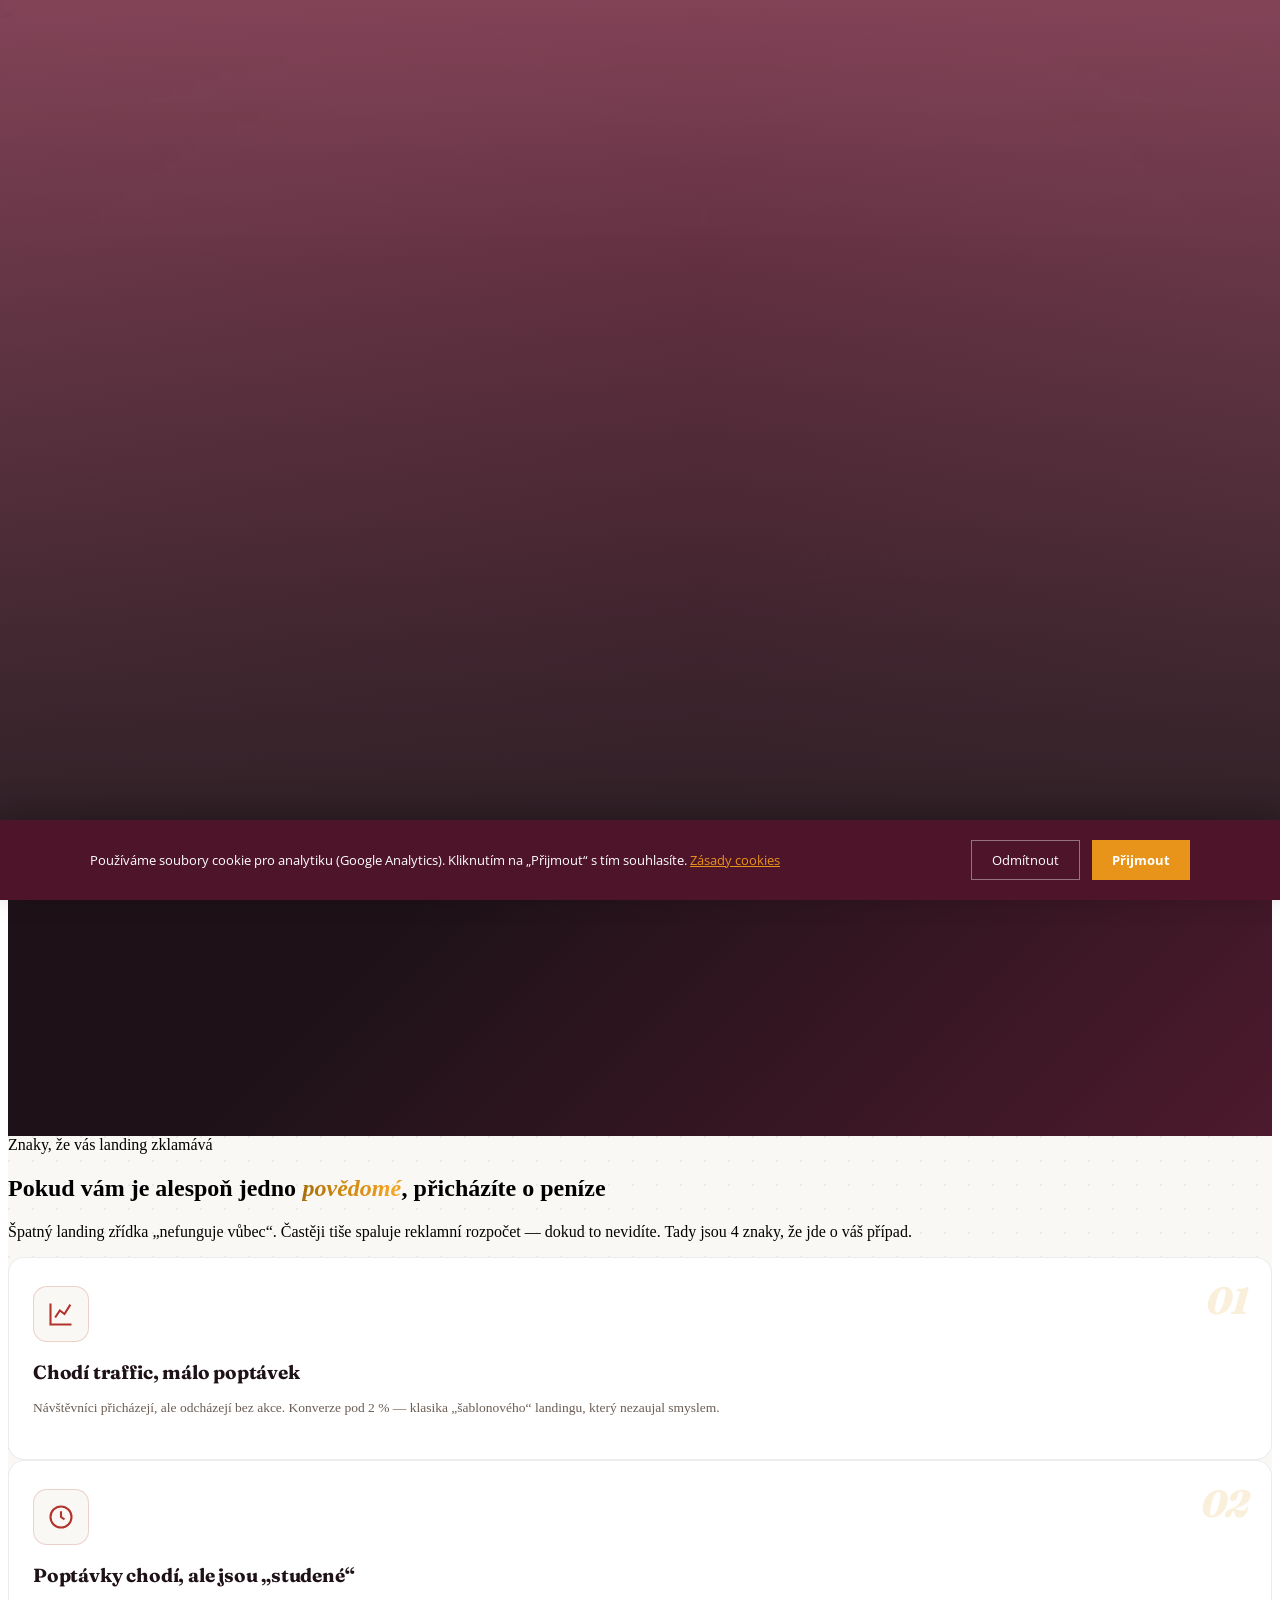
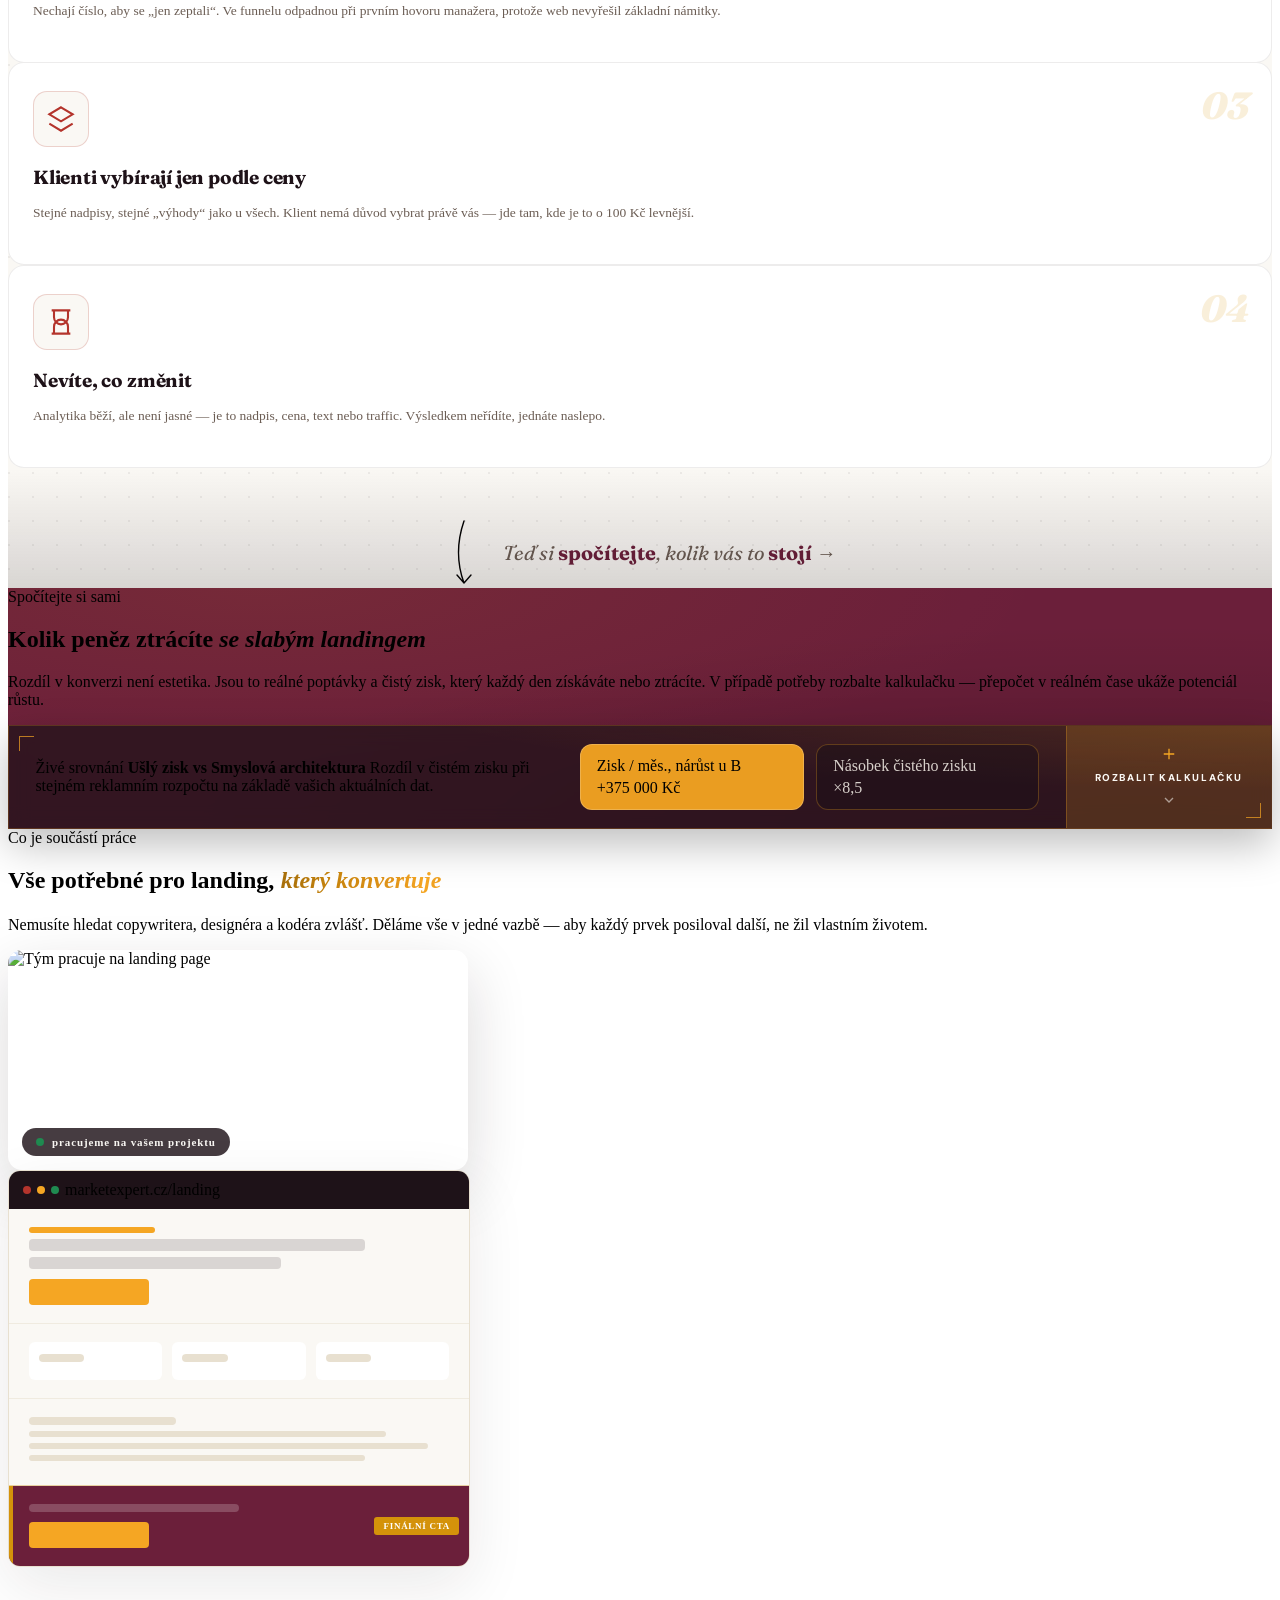
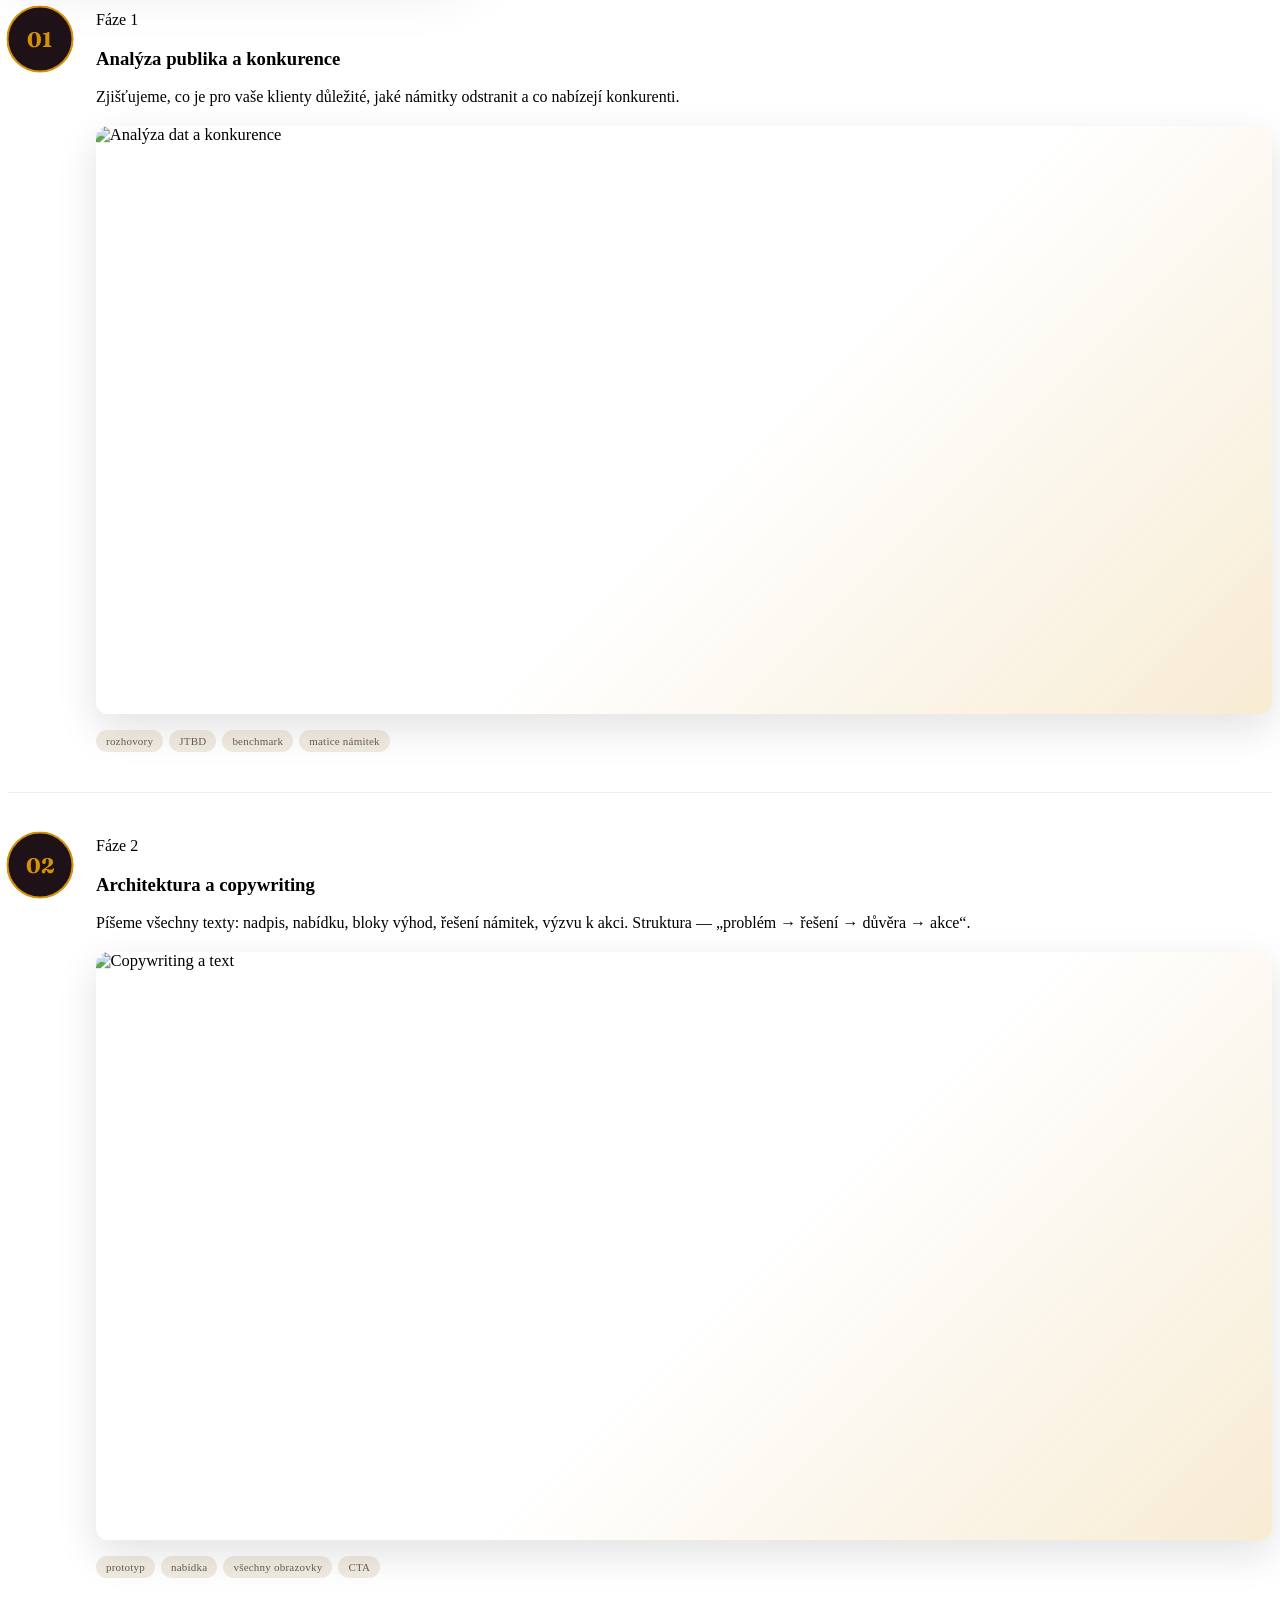
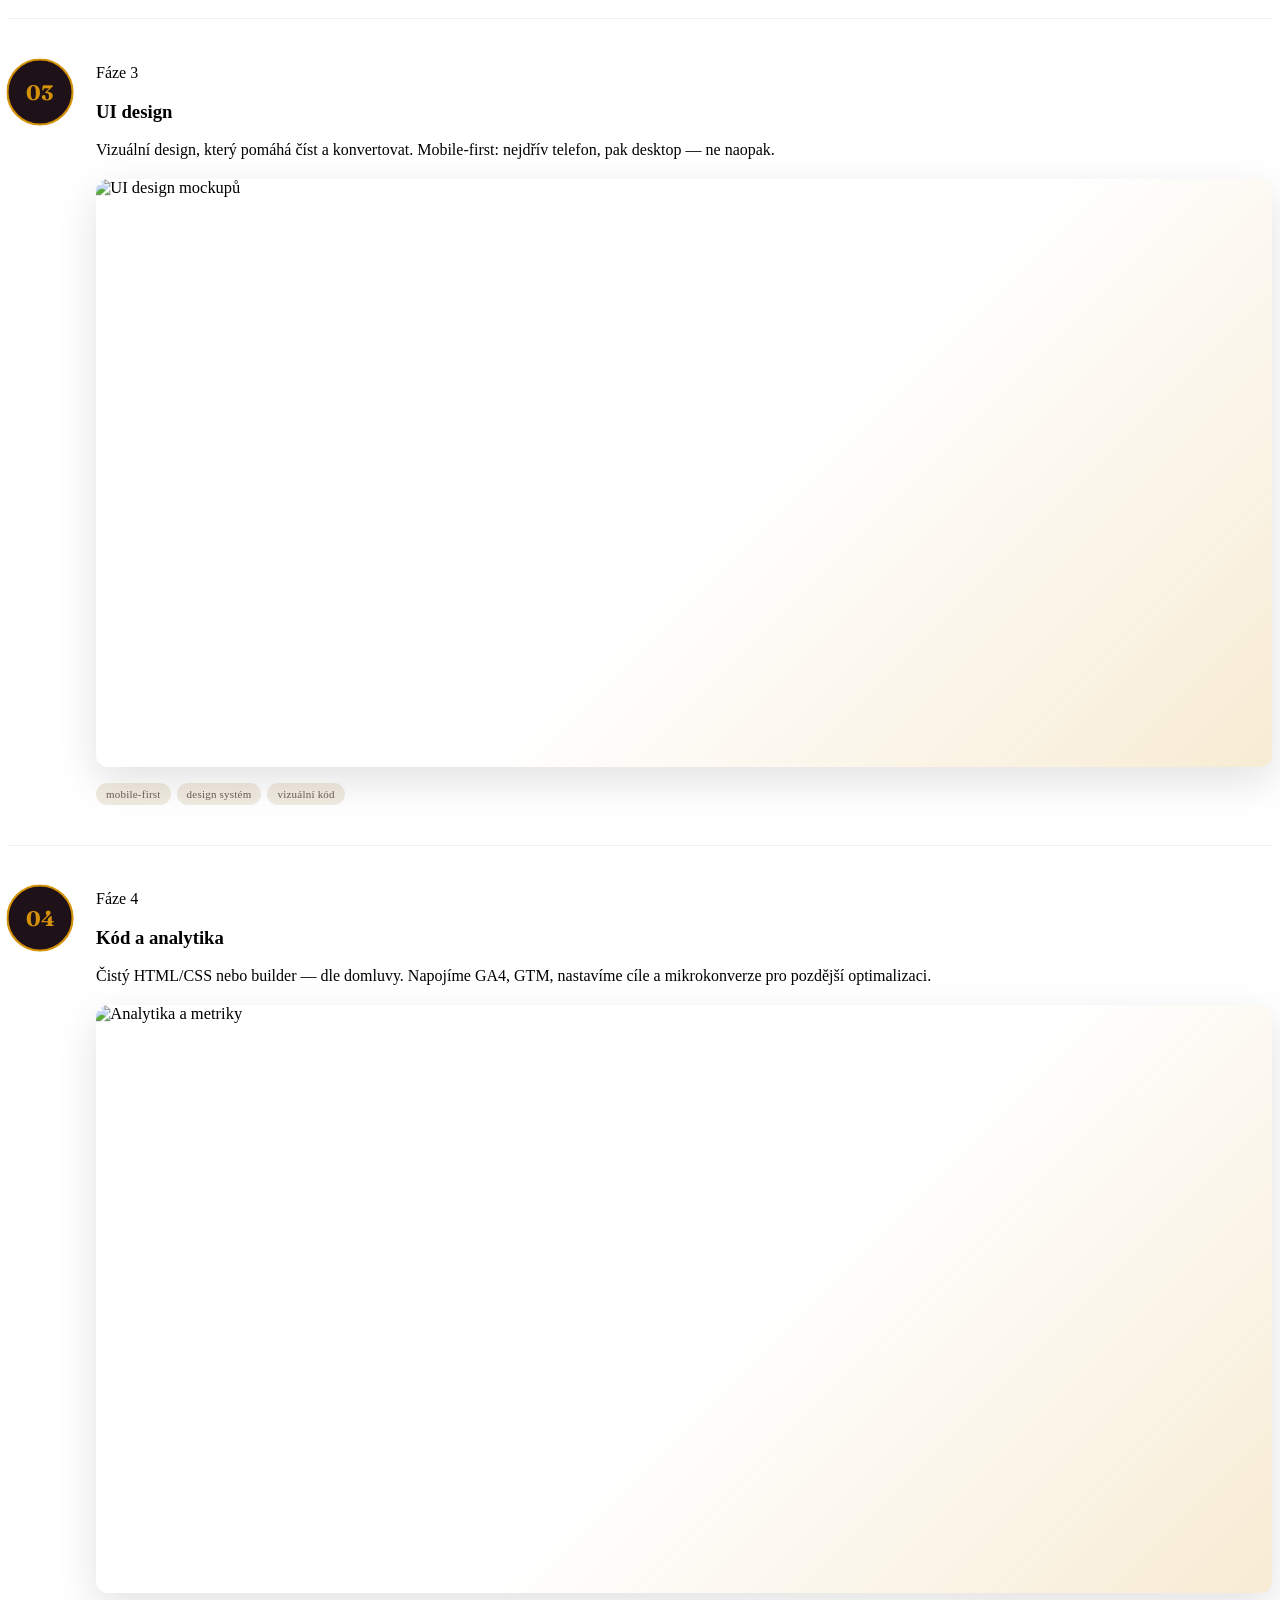
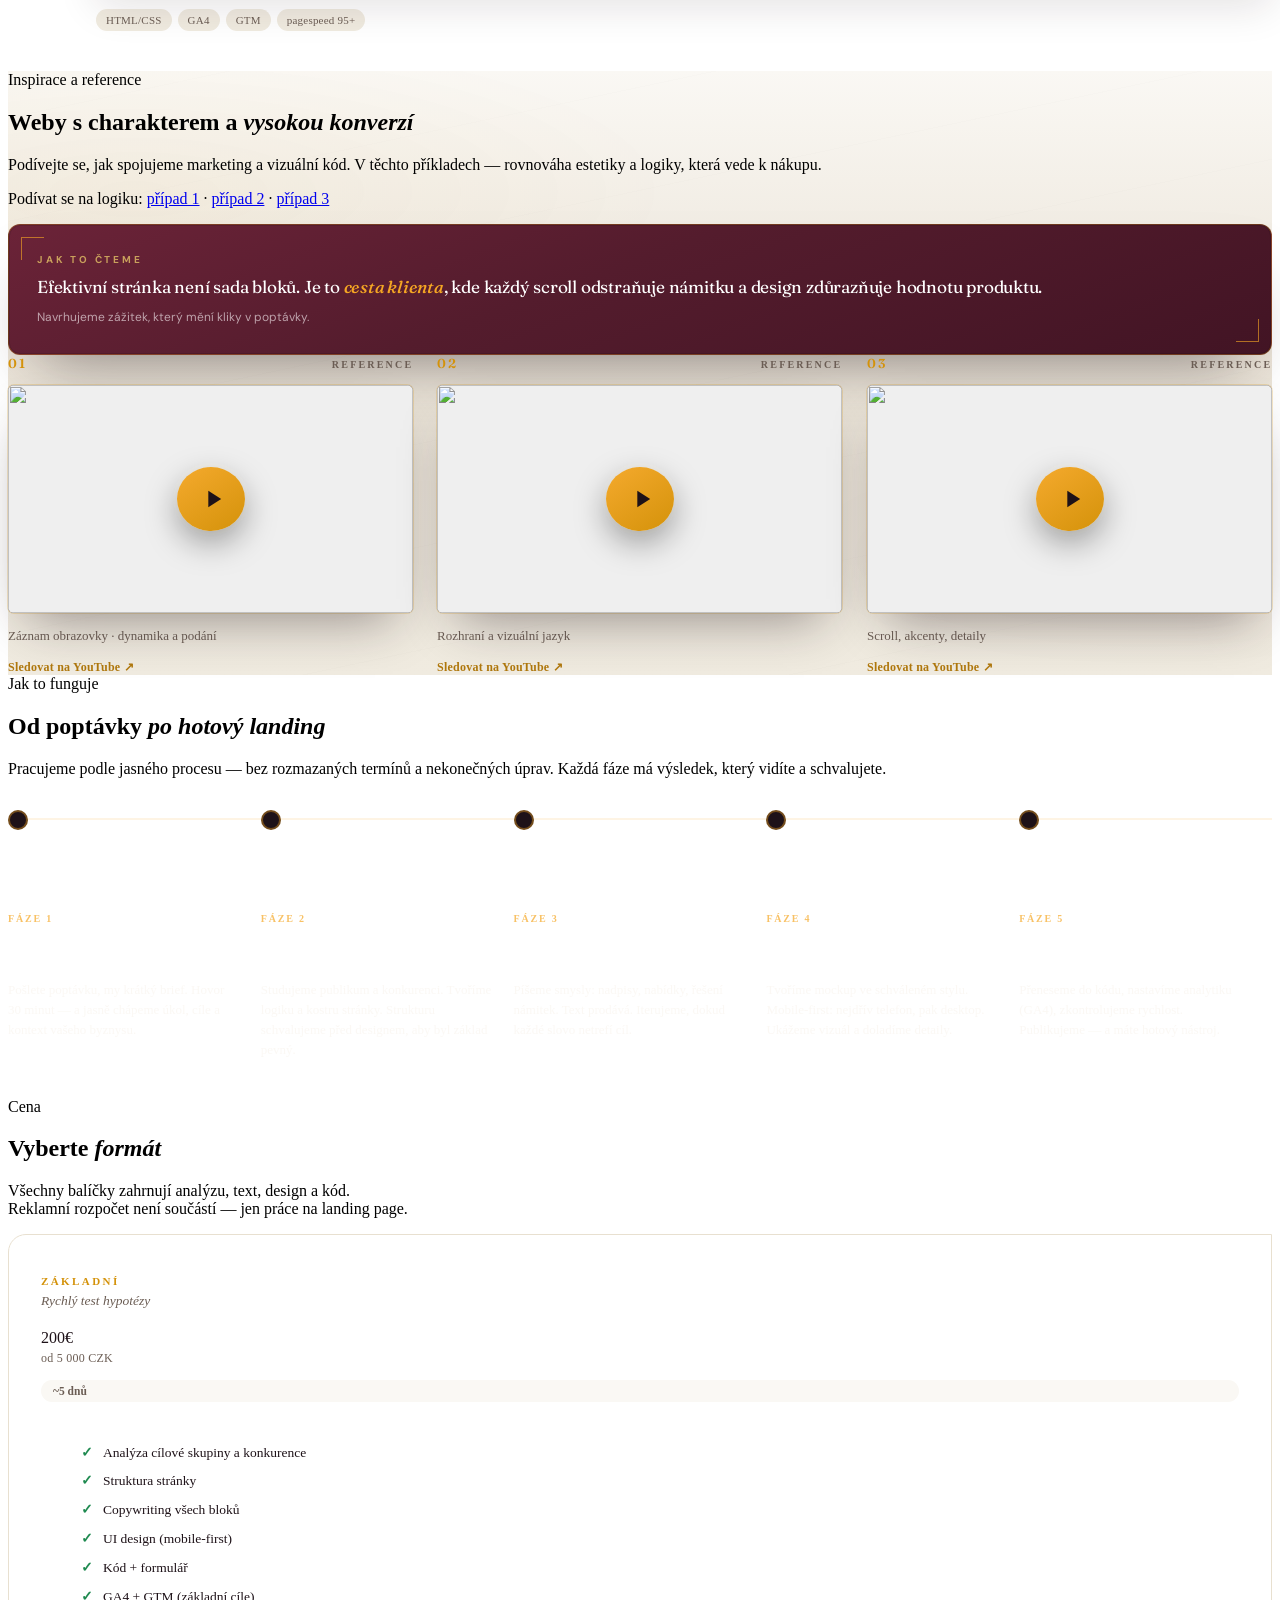
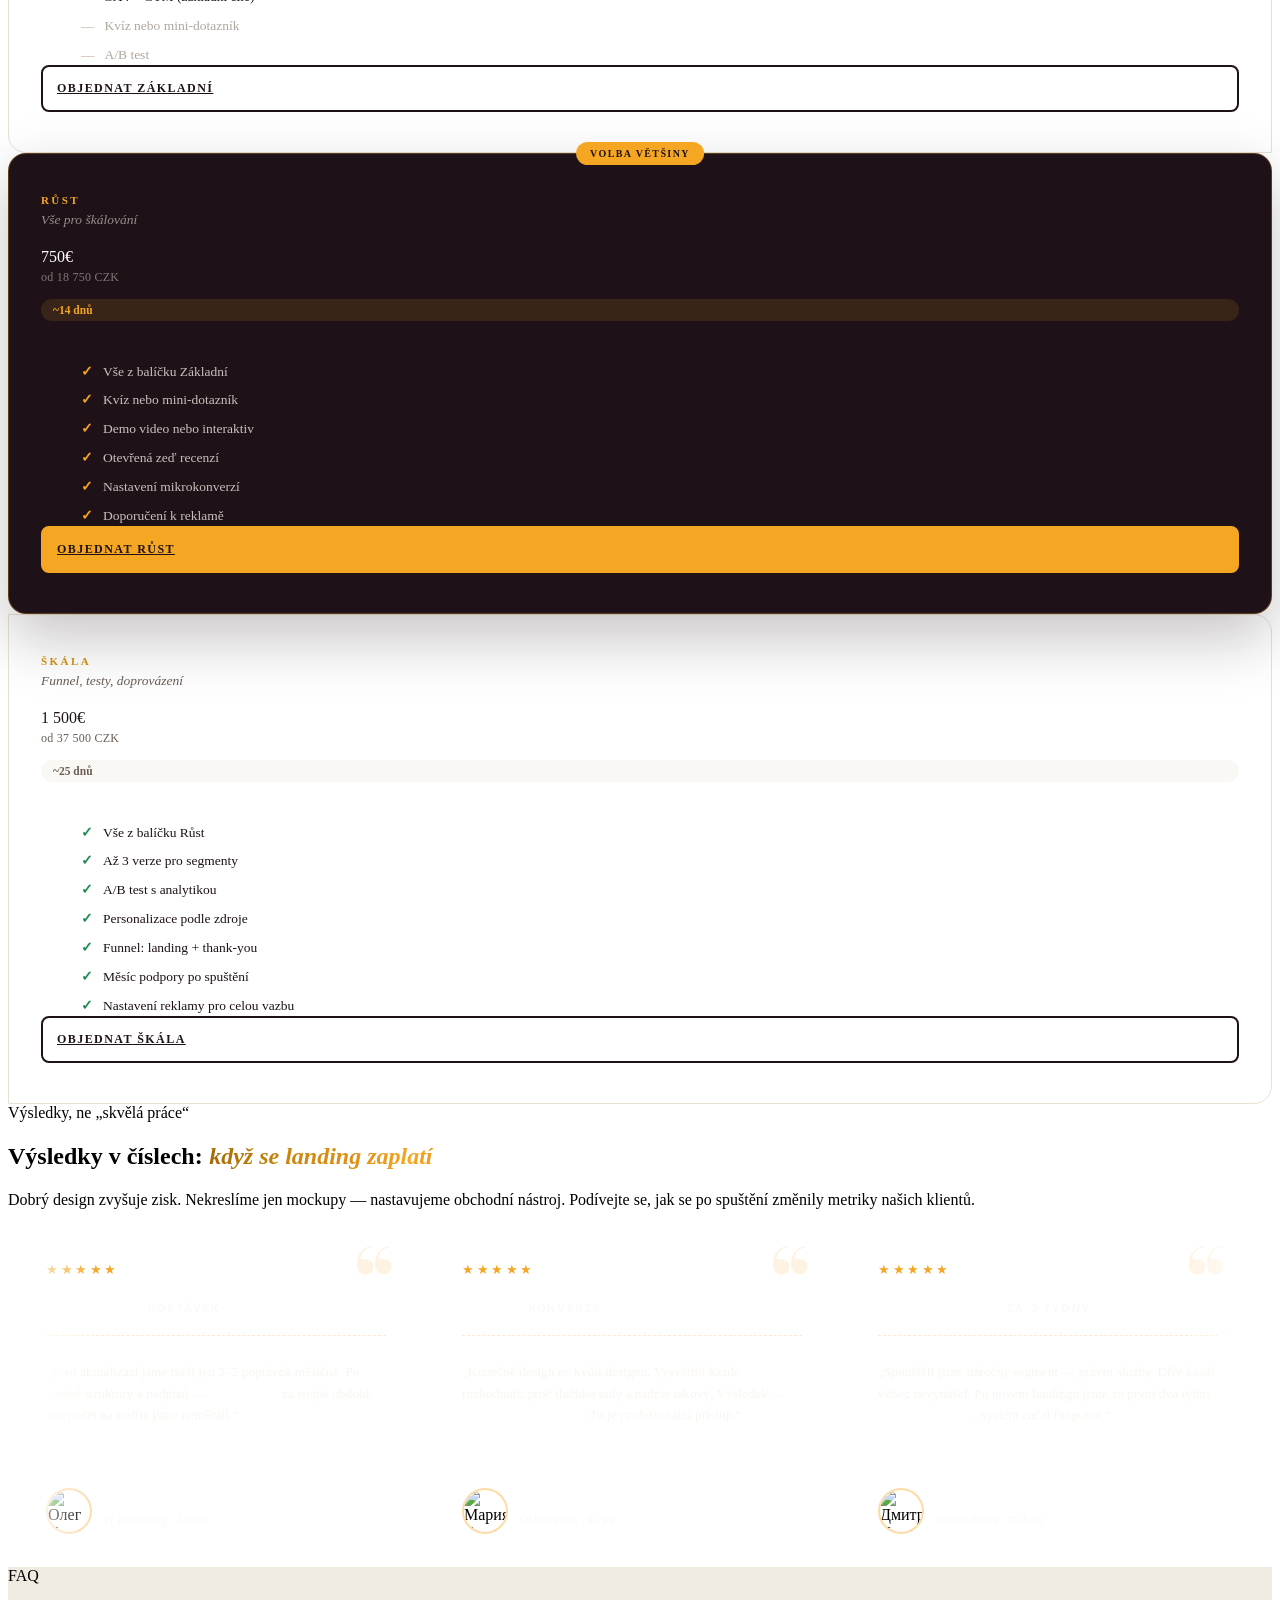
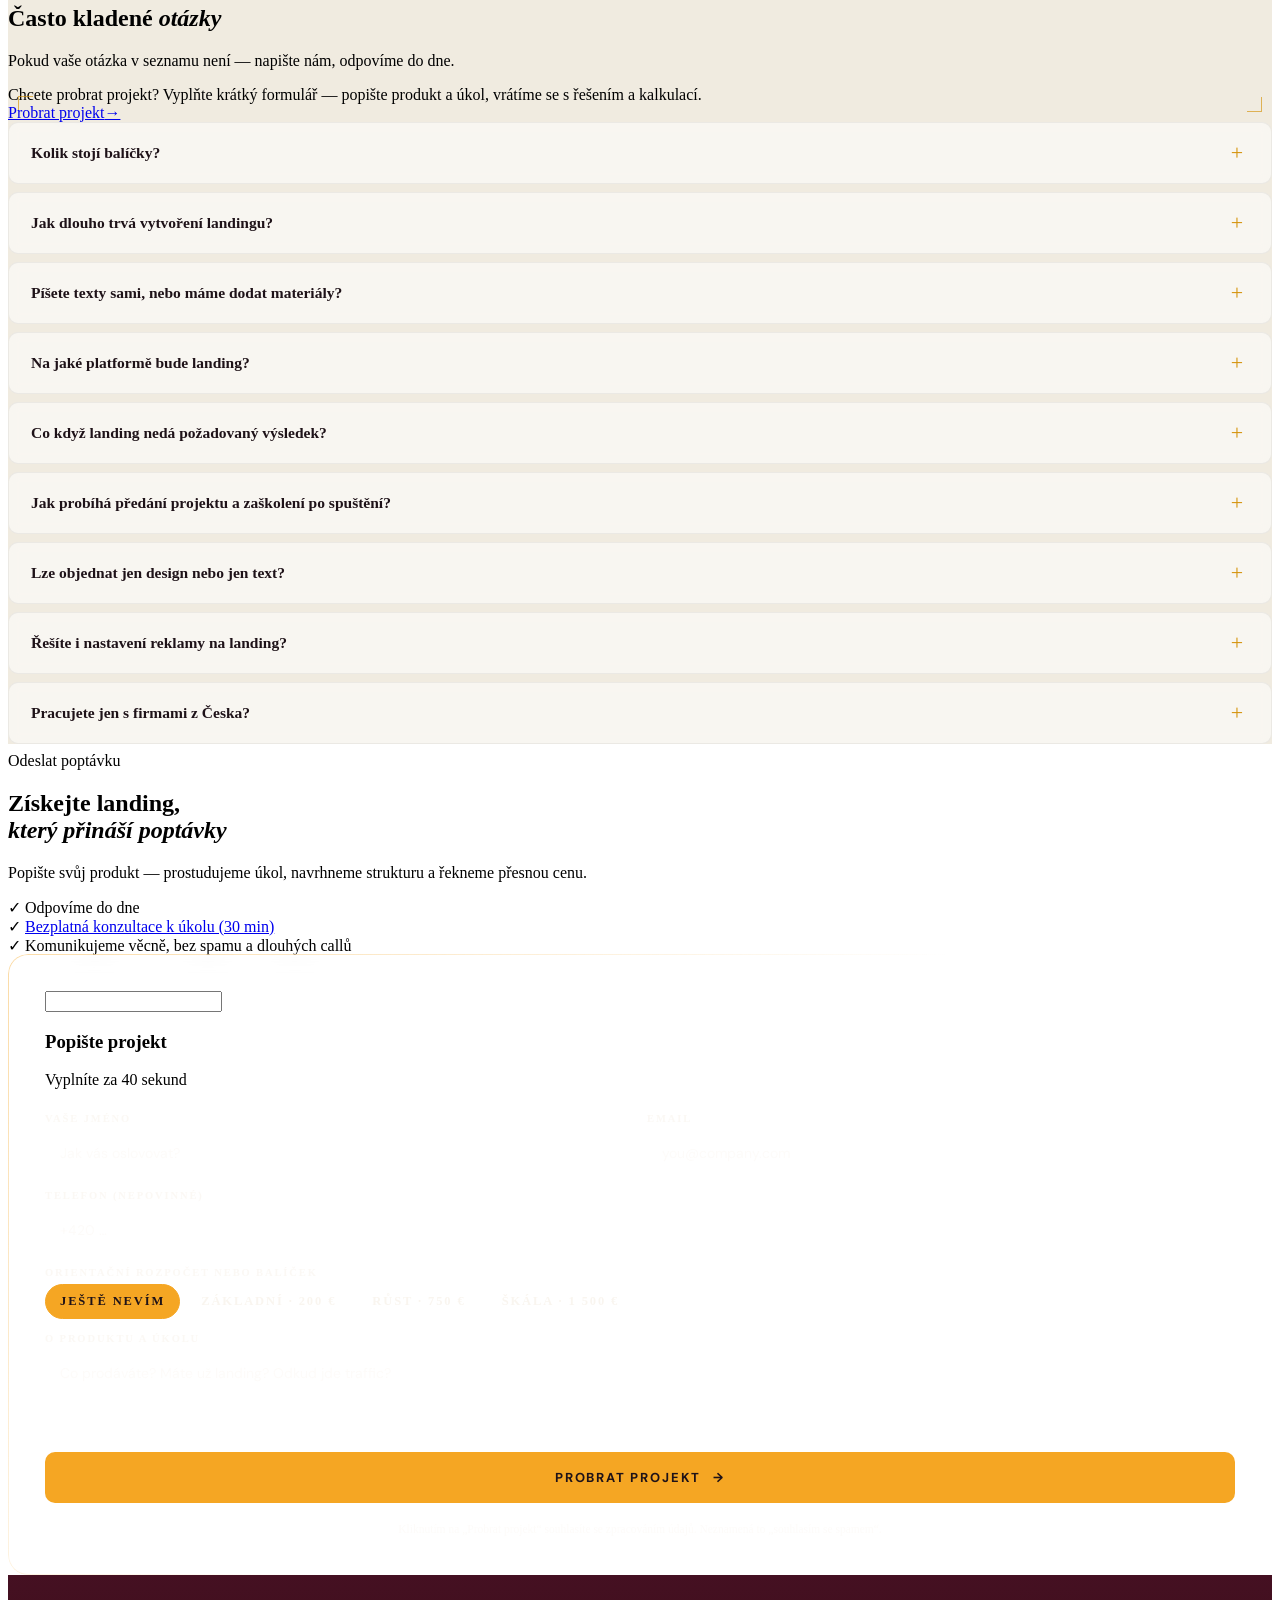
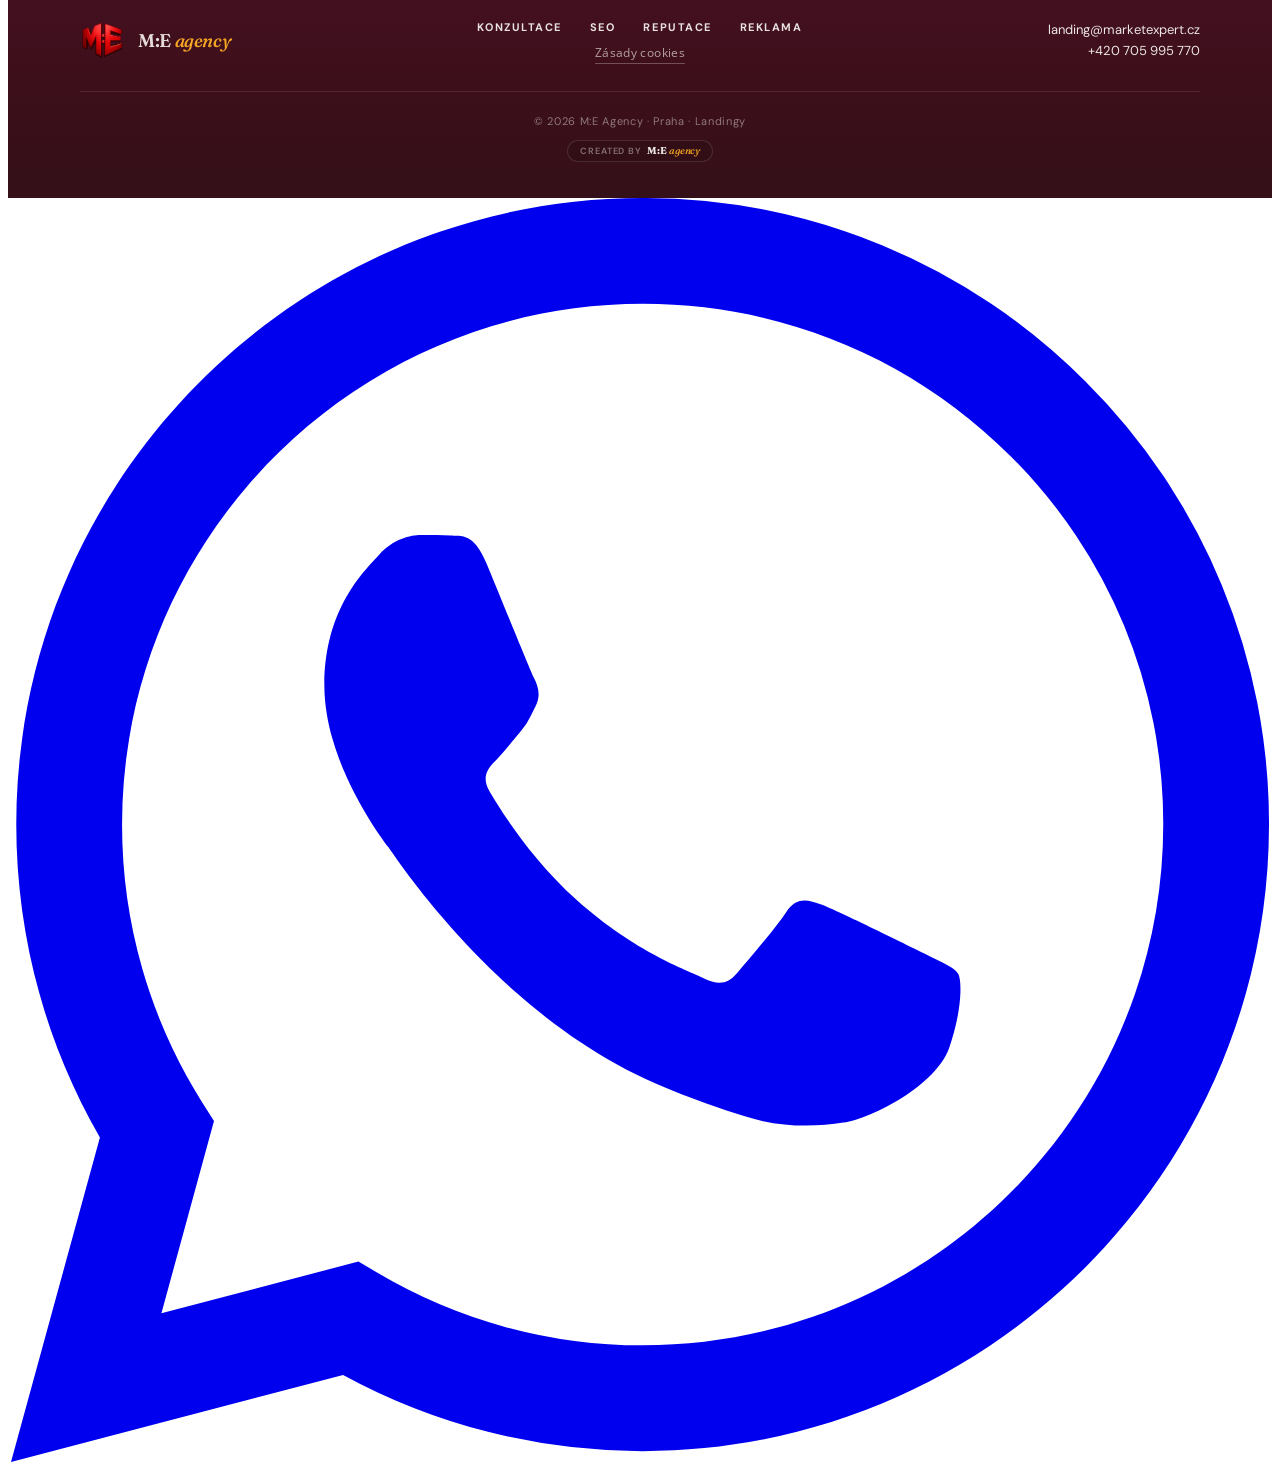
==== cz/index.html @ e6618073 "Add files via upload" ====
<!DOCTYPE html>
<html lang="cs">
<head>
  <meta charset="UTF-8" />
  <meta name="viewport" content="width=device-width, initial-scale=1.0" />
  <!-- YouTube embed (ошибка 153): плееру нужен нормальный Referer; same-origin / file:// ломают встраивание -->
  <meta name="referrer" content="strict-origin-when-cross-origin" />
  <title>Tvorba landing page na klíč — Market Expert Agency · Praha</title>
  <meta name="description" content="Tvoříme landing page na klíč: analýza, text, design, kód. Balíčky od 200 €. Praha." />
  <meta name="robots" content="index, follow" />
  <link rel="canonical" href="https://landing.marketexpert.cz/cz/" />
  <link rel="alternate" hreflang="ru" href="https://landing.marketexpert.cz/" />
  <link rel="alternate" hreflang="cs" href="https://landing.marketexpert.cz/cz/" />
  <link rel="alternate" hreflang="x-default" href="https://landing.marketexpert.cz/cz/" />
  <meta property="og:type" content="website" />
  <meta property="og:site_name" content="M:E Agency" />
  <meta property="og:locale" content="cs_CZ" />
  <meta property="og:locale:alternate" content="ru_RU" />
  <meta property="og:url" content="https://landing.marketexpert.cz/cz/" />
  <meta property="og:title" content="Tvorba landing page na klíč — Market Expert Agency · Praha" />
  <meta property="og:description" content="Tvoříme landing page na klíč: analýza, text, design, kód. Balíčky od 200 €. Praha." />
  <script type="application/ld+json">{"@context":"https://schema.org","@type":"ProfessionalService","name":"M:E Agency — Landing pages","url":"https://landing.marketexpert.cz/cz/","description":"Tvorba landing page na klíč v Praze. Analýza, copywriting, design, kód.","email":"landing@marketexpert.cz","telephone":"+420705995770","address":{"@type":"PostalAddress","addressLocality":"Praha","addressCountry":"CZ"},"areaServed":{"@type":"Country","name":"Czech Republic"},"priceRange":"€€","inLanguage":"cs"}</script>

  <script>
    window.__GA4_MEASUREMENT_ID__ = 'G-SPKHXMCQGM';
  </script>
  <!-- Иконка вкладки = ваш logo.png из корня репозитория (не вспомогательный svg с буквой M) -->
  <link rel="icon" href="../logo.png" type="image/png" />
  <link rel="apple-touch-icon" href="../logo.png" />

  <link rel="preconnect" href="https://fonts.googleapis.com" />
  <link rel="preconnect" href="https://fonts.gstatic.com" crossorigin />
  <link href="https://fonts.googleapis.com/css2?family=Fraunces:ital,opsz,wght@0,9..144,400;0,9..144,500;0,9..144,600;0,9..144,700;0,9..144,800;1,9..144,400;1,9..144,600&family=DM+Sans:wght@400;500;600;700&family=Open+Sans:wght@400;600;700&display=swap" rel="stylesheet" />

  <script src="https://cdn.tailwindcss.com"></script>
  <script>
    tailwind.config = {
      theme: {
        extend: {
          fontFamily: {
            display: ['"Fraunces"', 'Georgia', 'serif'],
            sans:    ['"DM Sans"', 'system-ui', 'sans-serif'],
          },
          colors: {
            cream:     '#faf8f4',
            cream2:    '#f3efe8',
            cream3:    '#e8e2da',
            wine:      '#6b1f3a',
            'wine-dk': '#1e1218',
            'wine-md': '#85405f',
            wine2:     '#140c10',
            gold:      '#d4920a',
            gold2:     '#f5a623',
            goldDim:   '#b0780d',
            ink:       '#1c1410',
            muted:     '#6b5d54',
            success:   '#1f8a50',
            danger:    '#b4342c',
          },
        },
      },
    };
  </script>

  <link rel="stylesheet" href="../styles.css" />
  <link rel="stylesheet" href="../form-success.css" />
</head>
<body class="font-sans text-ink bg-cream antialiased overflow-x-hidden">

  <!-- ============ NAV ============ -->
  <nav class="text-cream fixed top-0 left-0 right-0 z-50" id="mainNav">
    <div class="max-w-7xl mx-auto px-4 sm:px-6 lg:px-10 min-h-[56px] sm:min-h-0 sm:h-[68px] h-auto py-2 sm:py-0 flex items-center justify-between gap-2">
      <a href="#hero" class="flex items-center gap-2 sm:gap-3 min-w-0">
        <img src="../logo.png" alt="M:E agency" class="w-9 h-9 sm:w-10 sm:h-10 object-contain drop-shadow-lg shrink-0" width="40" height="40" decoding="async" onerror="this.onerror=null;this.src='../logo.svg'" />
        <div class="font-display font-semibold text-[16px] sm:text-[18px] lg:text-[20px] tracking-tight leading-none">M:E <span class="text-gold2 font-normal italic">agency</span></div>
      </a>

      <ul class="hidden lg:flex items-center gap-8 text-[12.5px] font-medium tracking-[0.08em] uppercase text-cream/65">
        <li><a href="#math" class="nav-link">Matematika</a></li>
        <li><a href="#what" class="nav-link">Co získáte</a></li>
        <li><a href="#showreel" class="nav-link">Příklady</a></li>
        <li><a href="#process" class="nav-link">Proces</a></li>
        <li><a href="#pricing" class="nav-link">Cena</a></li>
        <li><a href="#faq" class="nav-link">FAQ</a></li>
      </ul>

      <div class="nav-header-tools">
        <div class="lang-switch lang-switch--desktop shrink-0">
          <button type="button" class="lang-switch__toggle" aria-expanded="false" aria-haspopup="listbox" aria-label="Vybrat jazyk">
            <span class="lang-switch__current">CZ</span>
            <span class="lang-switch__chev" aria-hidden="true">▾</span>
          </button>
          <div class="lang-switch__menu" role="listbox" aria-label="Jazyk">
            <a href="../" hreflang="ru" class="lang-switch__option" role="option">Русский (RU)</a>
          </div>
        </div>
        <button type="button" class="nav-toggle" aria-expanded="false" aria-controls="navMobilePanel" aria-label="Otevřít menu">
          <span class="nav-toggle-bar"></span>
          <span class="nav-toggle-bar"></span>
          <span class="nav-toggle-bar"></span>
        </button>
        <a href="#order" class="magnetic shrink-0 bg-gold2 hover:bg-gold text-wine-dk text-[9px] min-[380px]:text-[10px] sm:text-[11px] lg:text-[12px] font-bold tracking-[0.05em] lg:tracking-[0.1em] uppercase px-2.5 py-1 sm:px-4 sm:py-2 lg:px-6 lg:py-3 rounded-md transition leading-[1.15] text-center max-w-[min(42vw,10.5rem)] sm:max-w-none hidden sm:inline-block" data-magnetic-strength="0.35">Získat landing</a>
      </div>
    </div>
    <div class="nav-mobile-panel lg:hidden" id="navMobilePanel">
      <a href="#math" class="nav-link">Matematika</a>
      <a href="#what" class="nav-link">Co získáte</a>
      <a href="#showreel" class="nav-link">Příklady</a>
      <a href="#process" class="nav-link">Proces</a>
      <a href="#pricing" class="nav-link">Cena</a>
      <a href="#faq" class="nav-link">FAQ</a>
      <div class="lang-switch">
        <button type="button" class="lang-switch__toggle" aria-expanded="false" aria-haspopup="listbox" aria-label="Vybrat jazyk">
          <span class="lang-switch__current">CZ</span>
          <span class="lang-switch__chev" aria-hidden="true">▾</span>
        </button>
        <div class="lang-switch__menu" role="listbox" aria-label="Jazyk">
          <a href="../" hreflang="ru" class="lang-switch__option" role="option">Русский (RU)</a>
        </div>
      </div>
      <a href="#order" class="nav-mobile-cta">Získat landing</a>
    </div>
  </nav>

  <!-- ============ HERO — PRAGUE BACKGROUND + EDITORIAL CARD ============ -->
  <section class="hero-editorial relative" id="hero">
    <!-- Background image -->
    <div class="hero-bg">
      <img src="https://images.unsplash.com/photo-1541849546-216549ae216d?auto=format&fit=crop&w=2400&q=85" alt="Praha, panorama Starého Města" loading="eager" />
      <div class="hero-bg-overlay"></div>
    </div>

    <div class="max-w-7xl mx-auto px-6 lg:px-14 pt-32 lg:pt-36 pb-20 lg:pb-28 relative z-[2]">
      <div class="flex lg:justify-end">
        <div class="w-full max-w-[820px]">
        <!-- HERO CARD -->
        <div class="hero-card" data-reveal="fade">
          <!-- decorative floating spark -->
          <span class="hero-spark" style="--top:14%;--left:92%;"></span>
          <span class="hero-spark" style="--top:78%;--left:4%;animation-delay:1.2s;"></span>

          <div class="flex items-center gap-4 mb-7">
            <span class="h-px bg-gold2 flex-1 max-w-[52px]"></span>
            <span class="text-[10px] sm:text-[11px] font-bold tracking-[0.2em] sm:tracking-[0.22em] uppercase text-gold2 text-balance leading-snug">Tvorba landingů · Praha · Mezinárodní marketing</span>
          </div>

          <h1 class="font-display font-normal text-[46px] lg:text-[76px] tracking-[-0.02em] text-cream">
            <span class="block word-reveal"><span>Landing,</span></span>
            <span class="block word-reveal">
              <span>který&nbsp;</span><span class="italic relative inline-block text-gold2" style="transition-delay: 100ms">prodává<svg class="absolute left-0 -bottom-1 w-full h-3 pointer-events-none" viewBox="0 0 400 16" preserveAspectRatio="none"><path class="sells-underline" d="M 4 10 Q 80 4, 160 8 T 320 9 T 396 7" stroke="#f5a623" stroke-width="3" fill="none" stroke-linecap="round"/></svg></span>
            </span>
          </h1>

          <p class="mt-7 text-[16px] text-cream/80 leading-[1.6] max-w-xl">
            Proměňujeme smysl v konverzi: od analýzy publika a copywritingu po design a kód. Získáte obchodní nástroj, který efektivně funguje s reklamou — ne jen maketu „do šuplíku“. <br /><span class="block mt-3 sm:mt-2 text-cream/85">Spuštění první verze — od <b class="text-cream font-semibold">5 dnů</b>.</span>
          </p>

          <div class="mt-8 flex flex-wrap gap-3 items-center">
            <a href="#order" class="magnetic pulse-ring group bg-gold2 text-wine-dk px-8 py-4 rounded-md font-bold text-[12.5px] tracking-[0.1em] uppercase hover:bg-gold transition inline-flex items-center justify-center" data-magnetic-strength="0.35">
              <span>Probrat projekt</span>
            </a>
            <a href="#process" class="magnetic inline-flex items-center gap-2 text-[12.5px] font-semibold text-cream/90 border border-cream/25 hover:border-gold2 hover:text-gold2 px-7 py-4 rounded-md transition uppercase tracking-[0.08em]" data-magnetic-strength="0.25">
              Jak pracujeme
            </a>
          </div>

          <!-- Trust strip inside card -->
          <div class="hero-trust">
            <div class="trust-langs">
              <span>🇨🇿</span><span>🇺🇦</span><span>🇬🇧</span><span>🇷🇺</span>
              <span class="trust-note">mluvíme a píšeme ve 4 jazycích</span>
            </div>
            <div class="trust-divider"></div>
            <div class="trust-expertise">
              <span class="trust-note"><b class="text-cream">10+ let v internetovém marketingu</b> — víme, kde „teče“ funnel a jak to opravit na úrovni landing page</span>
            </div>
          </div>
        </div>
        </div>
      </div>
    </div>
  </section>

  <!-- ============ PROBLEMS — 4 SIGNS ============ -->
  <section class="problems-sec relative py-20 lg:py-28 px-6 lg:px-14">
    <div class="max-w-7xl mx-auto relative">
      <div class="grid lg:grid-cols-[1.1fr_1fr] gap-14 items-end mb-14">
        <div data-reveal="fade">
          <div class="inline-flex items-center gap-2 text-gold text-[11px] font-bold tracking-[0.26em] uppercase mb-4">
            <span class="w-8 h-px bg-gold"></span>
            Znaky, že vás landing zklamává
          </div>
          <h2 class="font-display font-normal text-4xl lg:text-6xl leading-[1.14] tracking-tight text-wine-dk">
            Pokud vám je alespoň jedno <em class="italic shimmer-text" data-text="povědomé">povědomé</em>, přicházíte o peníze
          </h2>
        </div>
        <p class="text-[15px] text-muted leading-relaxed max-w-md" data-reveal="fade">
          Špatný landing zřídka „nefunguje vůbec“. Častěji tiše spaluje reklamní rozpočet — dokud to nevidíte. Tady jsou 4 znaky, že jde o váš případ.
        </p>
      </div>

      <div class="grid md:grid-cols-2 lg:grid-cols-4 gap-4">
        <article class="problem-card" data-reveal="fade">
          <div class="problem-ico"><svg width="28" height="28" viewBox="0 0 24 24" fill="none" stroke="currentColor" stroke-width="1.8"><path d="M3 3v18h18"/><path d="M7 15l4-6 4 3 5-8"/></svg></div>
          <div class="problem-num">01</div>
          <h3>Chodí traffic, málo poptávek</h3>
          <p>Návštěvníci přicházejí, ale odcházejí bez akce. Konverze pod 2 % — klasika „šablonového“ landingu, který nezaujal smyslem.</p>
        </article>
        <article class="problem-card" data-reveal="fade" style="transition-delay:80ms">
          <div class="problem-ico"><svg width="28" height="28" viewBox="0 0 24 24" fill="none" stroke="currentColor" stroke-width="1.8"><circle cx="12" cy="12" r="9"/><path d="M12 7v5l3 2"/></svg></div>
          <div class="problem-num">02</div>
          <h3>Poptávky chodí, ale jsou „studené“</h3>
          <p>Nechají číslo, aby se „jen zeptali“. Ve funnelu odpadnou při prvním hovoru manažera, protože web nevyřešil základní námitky.</p>
        </article>
        <article class="problem-card" data-reveal="fade" style="transition-delay:160ms">
          <div class="problem-ico"><svg width="28" height="28" viewBox="0 0 24 24" fill="none" stroke="currentColor" stroke-width="1.8"><path d="M12 2l10 6-10 6L2 8l10-6z"/><path d="M2 16l10 6 10-6"/></svg></div>
          <div class="problem-num">03</div>
          <h3>Klienti vybírají jen podle ceny</h3>
          <p>Stejné nadpisy, stejné „výhody“ jako u všech. Klient nemá důvod vybrat právě vás — jde tam, kde je to o 100 Kč levnější.</p>
        </article>
        <article class="problem-card" data-reveal="fade" style="transition-delay:240ms">
          <div class="problem-ico"><svg width="28" height="28" viewBox="0 0 24 24" fill="none" stroke="currentColor" stroke-width="1.8"><path d="M6 2v6a6 6 0 0 0 12 0V2"/><path d="M6 22v-6a6 6 0 0 1 12 0v6"/><path d="M4 2h16"/><path d="M4 22h16"/></svg></div>
          <div class="problem-num">04</div>
          <h3>Nevíte, co změnit</h3>
          <p>Analytika běží, ale není jasné — je to nadpis, cena, text nebo traffic. Výsledkem neřídíte, jednáte naslepo.</p>
        </article>
      </div>

      <div class="problems-arrow-hint" data-reveal="fade">
        <svg width="38" height="70" viewBox="0 0 38 70" fill="none" class="text-gold">
          <path class="prob-arrow" d="M 19 3 Q 8 35, 19 65 M 12 57 L 19 65 L 26 57" stroke="currentColor" stroke-width="1.4" fill="none" stroke-linecap="round" stroke-linejoin="round"/>
        </svg>
        <div class="problems-arrow-text">
          Teď si <b>spočítejte</b>, kolik vás to <b>stojí</b> →
        </div>
      </div>
    </div>
  </section>

  <!-- ============ INTERACTIVE MATH CALCULATOR ============ -->
  <section id="math" class="math-sec relative py-20 lg:py-28 px-6 lg:px-14 overflow-hidden bg-wine text-cream">

    <div class="max-w-6xl mx-auto relative z-[2]">
      <div class="flex items-end justify-between flex-wrap gap-6 mb-12" data-reveal="fade">
        <div>
          <div class="inline-flex items-center gap-2 text-gold2 text-[11px] font-bold tracking-[0.22em] uppercase mb-4">
            <span class="w-8 h-px bg-gold2"></span>
            Spočítejte si sami
          </div>
          <h2 class="font-display font-bold text-4xl lg:text-6xl leading-[1.05] tracking-tight max-w-2xl">
            Kolik peněz ztrácíte <em class="italic text-gold2">se slabým landingem</em>
          </h2>
        </div>
        <p class="text-[14px] text-cream/60 max-w-sm leading-relaxed">
          Rozdíl v konverzi není estetika. Jsou to reálné poptávky a čistý zisk, který každý den získáváte nebo ztrácíte. V případě potřeby <span class="text-cream font-semibold">rozbalte kalkulačku</span> — přepočet v reálném čase ukáže potenciál růstu.
        </p>
      </div>

      <div id="calc_shell" class="math-calc-shell">
        <div id="calc_teaser" class="math-calc-teaser ornate-frame rounded-2xl">
          <div class="math-calc-teaser__body">
            <div class="math-calc-teaser__title">
              <span class="text-[11px] font-bold uppercase tracking-[0.22em] text-gold2">Živé srovnání</span>
              <strong class="block font-display text-lg lg:text-xl text-cream tracking-tight mt-1 leading-snug">
                Ušlý zisk vs Smyslová architektura
              </strong>
              <span class="block text-[12px] text-cream/50 mt-1.5 max-w-xl">
                Rozdíl v čistém zisku při stejném reklamním rozpočtu na základě vašich aktuálních dat.
              </span>
            </div>
            <div class="math-calc-teaser__badge-row" aria-live="polite">
              <span class="math-calc-chip math-calc-chip--gold">
                <span class="text-[9px] uppercase tracking-[0.18em] font-bold text-wine-dk/80 leading-tight block">Zisk / měs., nárůst u B</span>
                <span class="font-display font-bold text-xl tabular-nums whitespace-nowrap" id="calcTeaserProfit">+375 000 Kč</span>
              </span>
              <span class="math-calc-chip math-calc-chip--ghost">
                <span class="text-[9px] uppercase tracking-[0.18em] font-bold opacity-65 leading-tight block">Násobek čistého zisku</span>
                <span class="font-display font-semibold text-lg text-gold2 tabular-nums" id="calcTeaserMult">×8,5</span>
              </span>
            </div>
          </div>
          <button
            type="button"
            id="calc_teaser_toggle"
            class="math-calc-teaser__btn"
            aria-expanded="false"
            aria-controls="calc_panel_inner"
          >
            <svg class="math-calc-teaser__btn-ico math-calc-ico-expand" width="18" height="18" viewBox="0 0 24 24" fill="none" stroke="currentColor" stroke-width="1.75" aria-hidden="true"><path d="M12 5v14M5 12h14"/></svg>
            <span class="math-calc-teaser__btn-label">Rozbalit kalkulačku</span>
            <svg class="math-calc-teaser__btn-ico math-calc-ico-chevron" width="16" height="16" viewBox="0 0 24 24" fill="none" stroke="currentColor" stroke-width="2" aria-hidden="true"><path d="M6 9l6 6 6-6"/></svg>
          </button>
        </div>

        <div id="calc_panel_inner" class="math-calc-panel" hidden aria-hidden="true">
          <button type="button" id="calc_panel_collapse_top" class="math-calc-panel__collapse">
            <svg width="14" height="14" viewBox="0 0 24 24" fill="none" stroke="currentColor" stroke-width="2"><path d="M18 15l-6-6-6 6"/></svg>
            Sbalit kalkulačku
          </button>

      <!-- Vaše aktuální data -->
      <div class="bg-white rounded-2xl p-6 mb-4 border border-wine-dk/10 shadow-sm">
        <div class="text-[10px] font-bold uppercase tracking-[0.22em] text-muted mb-4">Vaše aktuální data</div>
        <div class="grid grid-cols-2 lg:grid-cols-4 gap-5">
          <div class="calc-input-wrap">
            <label>Traffic</label>
            <div class="calc-input">
              <input type="number" id="cVisitors" value="1000" min="0" step="100" title="Návštěvníků za měsíc">
              <span class="calc-unit">os./měs.</span>
            </div>
          </div>
          <div class="calc-input-wrap">
            <label>Náklady na traffic (CPC)</label>
            <div class="calc-input">
              <input type="number" id="cCpc" value="25" min="0" step="1" title="Cena za klik / přechod">
              <span class="calc-unit">Kč</span>
            </div>
          </div>
          <div class="calc-input-wrap">
            <label>Průměrná objednávka</label>
            <div class="calc-input">
              <input type="number" id="cCheck" value="12500" min="0" step="500">
              <span class="calc-unit">Kč</span>
            </div>
          </div>
          <div class="calc-input-wrap">
            <label>Konverze v prodej</label>
            <div class="calc-input">
              <input type="number" id="cSaleConv" value="30" min="0" max="100" step="1" title="% poptávek, které dojdou k nákupu">
              <span class="calc-unit">% poptávek</span>
            </div>
          </div>
        </div>
        <p class="mt-4 text-[12px] text-cream/50 max-w-3xl leading-relaxed">Náklady na reklamu počítáme jako <b class="text-cream/70">traffic × CPC</b> — stejný rozpočet v obou scénářích; mění se jen konverze landingu v poptávku.</p>
      </div>

      <!-- VS grid -->
      <div class="grid lg:grid-cols-[1fr_auto_1fr] gap-3 items-stretch">
        <!-- BAD -->
        <div class="calc-col calc-col-bad ornate-frame">
          <div class="calc-col-head">
            <span class="calc-dot calc-dot-bad"></span>
            <span>Scénář A · Slabý landing</span>
          </div>
          <div class="calc-body">
            <div class="calc-row">
              <span class="calc-label">Konverze landingu v poptávku</span>
              <div class="calc-input calc-input-inline">
                <input type="number" id="cBadConv" value="2" min="0" max="100" step="0.1">
                <span class="calc-unit">%</span>
              </div>
            </div>
            <div class="calc-row">
              <span class="calc-label">Poptávky (leady)</span>
              <span class="calc-val" id="cBadLeads">20</span>
            </div>
            <div class="calc-row">
              <span class="calc-label">Prodeje</span>
              <span class="calc-val" id="cBadSales">6</span>
            </div>
          </div>
          <div class="calc-total">
            <div class="calc-outcome-stack">
              <div class="calc-outcome-line">
                <span class="calc-outcome-k">Tržby</span>
                <span class="calc-outcome-v"><span id="cBadRev">75 000</span> Kč</span>
              </div>
              <div class="calc-outcome-line">
                <span class="calc-outcome-k">Náklady na reklamu</span>
                <span class="calc-outcome-v"><span id="cBadAdSpend">25 000</span> Kč</span>
              </div>
              <div class="calc-outcome-line calc-outcome-line--net calc-outcome-line--bad">
                <span class="calc-outcome-k">Čistý zisk</span>
                <span class="calc-outcome-v font-display text-2xl lg:text-3xl font-bold"><span id="cBadNet">50 000</span> Kč</span>
              </div>
              <div class="calc-outcome-line">
                <span class="calc-outcome-k">CAC <span class="text-[10px] opacity-70 font-sans font-normal normal-case tracking-normal">(reklama / prodeje)</span></span>
                <span class="calc-outcome-v"><span id="cBadCac">4 167</span> Kč</span>
              </div>
            </div>
          </div>
        </div>

        <!-- VS center -->
        <div class="calc-vs">
          <div class="vs-letters">
            <span>V</span><span>S</span>
          </div>
          <div class="vs-multiplier vs-multiplier--hint">
            <div class="text-[9px] uppercase tracking-[0.2em] text-muted">Všechny součty — dole</div>
          </div>
        </div>

        <!-- GOOD -->
        <div class="calc-col calc-col-good ornate-frame">
          <div class="calc-col-head">
            <span class="calc-dot calc-dot-good"></span>
            <span>Scénář B · Smyslová architektura</span>
          </div>
          <div class="calc-body">
            <div class="calc-row">
              <span class="calc-label">Konverze landingu v poptávku</span>
              <div class="calc-input calc-input-inline">
                <input type="number" id="cGoodConv" value="12" min="0" max="100" step="0.1">
                <span class="calc-unit">%</span>
              </div>
            </div>
            <div class="calc-row">
              <span class="calc-label">Poptávky (leady)</span>
              <span class="calc-val" id="cGoodLeads">120</span>
            </div>
            <div class="calc-row">
              <span class="calc-label">Prodeje</span>
              <span class="calc-val" id="cGoodSales">36</span>
            </div>
          </div>
          <div class="calc-total">
            <div class="calc-outcome-stack">
              <div class="calc-outcome-line">
                <span class="calc-outcome-k">Tržby</span>
                <span class="calc-outcome-v"><span id="cGoodRev">450 000</span> Kč</span>
              </div>
              <div class="calc-outcome-line">
                <span class="calc-outcome-k">Náklady na reklamu</span>
                <span class="calc-outcome-v"><span id="cGoodAdSpend">25 000</span> Kč</span>
              </div>
              <div class="calc-outcome-line calc-outcome-line--net calc-outcome-line--good">
                <span class="calc-outcome-k">Čistý zisk</span>
                <span class="calc-outcome-v font-display text-2xl lg:text-3xl font-bold"><span id="cGoodNet">425 000</span> Kč</span>
              </div>
              <div class="calc-outcome-line">
                <span class="calc-outcome-k">CAC <span class="text-[10px] opacity-70 font-sans font-normal normal-case tracking-normal">(reklama / prodeje)</span></span>
                <span class="calc-outcome-v"><span id="cGoodCac">694</span> Kč</span>
              </div>
            </div>
          </div>
        </div>
      </div>

      <!-- Итог сравнения -->
      <div class="mt-8 flex flex-col gap-4" data-reveal="fade">
        <div class="flex items-center gap-3 flex-wrap">
          <span class="inline-flex items-center gap-2 bg-gold2 text-wine-dk px-4 py-2 rounded-full">
            <span class="text-[10px] uppercase tracking-[0.2em] font-bold">Rozdíl čistého zisku / měs.</span>
            <span class="font-display font-bold text-xl">+<span id="cDeltaProfit">375 000</span> Kč</span>
          </span>
          <span class="inline-flex items-center gap-2 border border-gold2/40 text-cream px-4 py-2 rounded-full text-[13px]">
            Násobek čistého zisku: <b class="text-gold2 font-display text-lg" id="cMultiplier">×8,5</b>
          </span>
        </div>
        <p class="text-[13px] text-cream/65 max-w-3xl leading-relaxed">Stejný traffic a reklamní rozpočet. Mění se jen efektivita stránky: kolik lidí se promění z „diváků“ v reálné klienty. Rozdíl zisku na odznaku je přímý výsledek promyšlené logiky webu.</p>
      </div>

          <button type="button" id="calc_panel_collapse_bottom" class="math-calc-panel__collapse math-calc-panel__collapse--bottom">
            Sbalit kalkulačku
          </button>
        </div>
      </div>
    </div>
  </section>

  <!-- ============ WHAT'S INCLUDED ============ -->
  <section id="what" class="py-24 lg:py-32 px-6 lg:px-14 relative">
    <div class="max-w-7xl mx-auto">
      <div class="grid lg:grid-cols-[1fr_1.2fr] gap-16 items-start">
        <!-- LEFT -->
        <div class="lg:sticky lg:top-24">
          <div class="inline-flex items-center gap-2 text-gold text-[11px] font-bold tracking-[0.22em] uppercase mb-4" data-reveal="fade">
            <span class="w-8 h-px bg-gold"></span>
            Co je součástí práce
          </div>
          <h2 class="font-display font-bold text-4xl lg:text-6xl leading-[1.14] tracking-tight text-wine-dk mb-6" data-reveal="fade">
            Vše potřebné pro landing, <em class="italic shimmer-text" data-text="který konvertuje">který konvertuje</em>
          </h2>
          <p class="text-[15px] text-muted leading-relaxed max-w-md" data-reveal="fade">
            Nemusíte hledat copywritera, designéra a kodéra zvlášť. Děláme vše v jedné vazbě — aby každý prvek posiloval další, ne žil vlastním životem.
          </p>

          <!-- Team at work photo -->
          <div class="mt-10 hero-team-photo" data-reveal="fade">
            <img src="https://images.unsplash.com/photo-1551434678-e076c223a692?auto=format&fit=crop&w=900&q=80" alt="Tým pracuje na landing page" loading="lazy" />
            <div class="hero-team-photo-badge">
              <span class="dot"></span>
              <span>pracujeme na vašem projektu</span>
            </div>
          </div>

          <!-- Animated page mockup -->
          <div class="mt-8 page-mockup" data-reveal="fade">
            <div class="mockup-bar">
              <span class="mockup-dot"></span><span class="mockup-dot"></span><span class="mockup-dot"></span>
              <div class="ml-3 text-[10px] text-cream/40 font-mono">marketexpert.cz/landing</div>
            </div>
            <div class="mockup-section" data-highlight="0">
              <div class="line gold" style="width: 30%"></div>
              <div class="line dark" style="width: 80%; height: 12px; margin-top: 4px"></div>
              <div class="line dark" style="width: 60%; height: 12px"></div>
              <div class="btn-mock"></div>
              <span class="mockup-tag">Nadpis + nabídka</span>
            </div>
            <div class="mockup-section mockup-row" data-highlight="1">
              <div class="feat"><div class="line" style="width: 40%"></div></div>
              <div class="feat"><div class="line" style="width: 40%"></div></div>
              <div class="feat"><div class="line" style="width: 40%"></div></div>
              <span class="mockup-tag">Výhody</span>
            </div>
            <div class="mockup-section" data-highlight="2">
              <div class="line" style="width: 35%"></div>
              <div class="line" style="width: 85%; height: 6px"></div>
              <div class="line" style="width: 95%; height: 6px"></div>
              <div class="line" style="width: 80%; height: 6px"></div>
              <span class="mockup-tag">Důvěra</span>
            </div>
            <div class="mockup-section mockup-dark" data-highlight="3">
              <div class="line" style="width: 50%; background: rgba(255,255,255,.2)"></div>
              <div class="btn-mock"></div>
              <span class="mockup-tag">Finální CTA</span>
            </div>
          </div>
        </div>

        <!-- RIGHT — deliverables with connected line -->
        <div class="relative">
          <!-- Scroll-drawn vertical line -->
          <svg class="deliverables-line" viewBox="0 0 4 900" preserveAspectRatio="none" aria-hidden="true">
            <line x1="2" y1="0" x2="2" y2="900" stroke="#d4920a" stroke-width="1.2" stroke-dasharray="4 4" id="delivLine"/>
          </svg>

          <div class="deliv-item" data-reveal="fade" data-deliv="0">
            <div class="deliv-num"><span>01</span></div>
            <div class="deliv-body">
              <div class="text-[10px] uppercase tracking-[0.22em] text-gold mb-2">Fáze 1</div>
              <h3 class="font-display font-bold text-2xl lg:text-3xl text-wine-dk mb-3">Analýza publika a konkurence</h3>
              <p class="text-[14.5px] text-muted leading-relaxed">Zjišťujeme, co je pro vaše klienty důležité, jaké námitky odstranit a co nabízejí konkurenti.</p>
              <div class="deliv-media">
                <img src="https://images.unsplash.com/photo-1551288049-bebda4e38f71?auto=format&fit=crop&w=700&q=80" alt="Analýza dat a konkurence" loading="lazy">
              </div>
              <div class="deliv-tags">
                <span>rozhovory</span><span>JTBD</span><span>benchmark</span><span>matice námitek</span>
              </div>
            </div>
          </div>

          <div class="deliv-item" data-reveal="fade" data-deliv="1">
            <div class="deliv-num"><span>02</span></div>
            <div class="deliv-body">
              <div class="text-[10px] uppercase tracking-[0.22em] text-gold mb-2">Fáze 2</div>
              <h3 class="font-display font-bold text-2xl lg:text-3xl text-wine-dk mb-3">Architektura a copywriting</h3>
              <p class="text-[14.5px] text-muted leading-relaxed">Píšeme všechny texty: nadpis, nabídku, bloky výhod, řešení námitek, výzvu k akci. Struktura — „problém → řešení → důvěra → akce“.</p>
              <div class="deliv-media">
                <img src="https://images.unsplash.com/photo-1455390582262-044cdead277a?auto=format&fit=crop&w=700&q=80" alt="Copywriting a text" loading="lazy">
              </div>
              <div class="deliv-tags">
                <span>prototyp</span><span>nabídka</span><span>všechny obrazovky</span><span>CTA</span>
              </div>
            </div>
          </div>

          <div class="deliv-item" data-reveal="fade" data-deliv="2">
            <div class="deliv-num"><span>03</span></div>
            <div class="deliv-body">
              <div class="text-[10px] uppercase tracking-[0.22em] text-gold mb-2">Fáze 3</div>
              <h3 class="font-display font-bold text-2xl lg:text-3xl text-wine-dk mb-3">UI design</h3>
              <p class="text-[14.5px] text-muted leading-relaxed">Vizuální design, který pomáhá číst a konvertovat. Mobile-first: nejdřív telefon, pak desktop — ne naopak.</p>
              <div class="deliv-media">
                <img src="https://images.unsplash.com/photo-1586717791821-3f44a563fa4c?auto=format&fit=crop&w=700&q=80" alt="UI design mockupů" loading="lazy">
              </div>
              <div class="deliv-tags">
                <span>mobile-first</span><span>design systém</span><span>vizuální kód</span>
              </div>
            </div>
          </div>

          <div class="deliv-item" data-reveal="fade" data-deliv="3">
            <div class="deliv-num"><span>04</span></div>
            <div class="deliv-body">
              <div class="text-[10px] uppercase tracking-[0.22em] text-gold mb-2">Fáze 4</div>
              <h3 class="font-display font-bold text-2xl lg:text-3xl text-wine-dk mb-3">Kód a analytika</h3>
              <p class="text-[14.5px] text-muted leading-relaxed">Čistý HTML/CSS nebo builder — dle domluvy. Napojíme GA4, GTM, nastavíme cíle a mikrokonverze pro pozdější optimalizaci.</p>
              <div class="deliv-media">
                <img src="https://images.unsplash.com/photo-1460925895917-afdab827c52f?auto=format&fit=crop&w=700&q=80" alt="Analytika a metriky" loading="lazy">
              </div>
              <div class="deliv-tags">
                <span>HTML/CSS</span><span>GA4</span><span>GTM</span><span>pagespeed 95+</span>
              </div>
            </div>
          </div>
        </div>
      </div>
    </div>
  </section>

  <!-- ============ SHOWREEL — YouTube examples (click to play) ============ -->
  <section id="showreel" class="showreel-sec py-24 lg:py-32 px-6 lg:px-14 relative overflow-hidden">
    <div class="showreel-bg" aria-hidden="true"></div>
    <div class="max-w-7xl mx-auto relative z-[2]">
      <div class="grid lg:grid-cols-[minmax(0,1fr)_minmax(0,1.15fr)] gap-12 lg:gap-16 items-end mb-14 lg:mb-16">
        <div data-reveal="fade">
          <div class="inline-flex items-center gap-2 text-gold text-[11px] font-bold tracking-[0.26em] uppercase mb-4">
            <span class="w-8 h-px bg-gold"></span>
            Inspirace a reference
          </div>
          <h2 class="font-display font-bold text-4xl lg:text-[3.25rem] leading-[1.05] tracking-tight text-wine-dk">
            Weby s charakterem a <em class="italic text-gold">vysokou konverzí</em>
          </h2>
          <p class="mt-5 text-[15px] text-muted leading-relaxed max-w-md">
            Podívejte se, jak spojujeme marketing a vizuální kód. V těchto příkladech — rovnováha estetiky a logiky, která vede k nákupu.
          </p>
          <p class="mt-4 text-[13px] text-muted/90">
            Podívat se na logiku:
            <a href="https://youtu.be/GgkmkUC0g9U" target="_blank" rel="noopener noreferrer" class="text-gold font-semibold hover:underline">případ 1</a>
            ·
            <a href="https://youtu.be/PMs8f84tNKM" target="_blank" rel="noopener noreferrer" class="text-gold font-semibold hover:underline">případ 2</a>
            ·
            <a href="https://youtu.be/2a8eBpO_O9o" target="_blank" rel="noopener noreferrer" class="text-gold font-semibold hover:underline">případ 3</a>
          </p>
        </div>
        <div class="showreel-highlight ornate-frame" data-reveal="fade">
          <div class="showreel-highlight__overline">Jak to čteme</div>
          <p class="showreel-highlight__lead">
            Efektivní stránka není sada bloků. Je to <em>cesta klienta</em>, kde každý scroll odstraňuje námitku a design zdůrazňuje hodnotu produktu.
          </p>
          <p class="showreel-highlight__desc">
            Navrhujeme zážitek, který mění kliky v poptávky.
          </p>
        </div>
      </div>

      <div class="showreel-grid">
        <article class="video-card" data-reveal="fade">
          <div class="video-card__meta">
            <span class="video-card__num">01</span>
            <span class="video-card__label">Reference</span>
          </div>
          <div class="yt-embed" data-yt="GgkmkUC0g9U" data-title="Ukázka webu · video 1">
            <button type="button" class="yt-poster" aria-label="Přehrát video na stránce">
              <img src="https://i.ytimg.com/vi/GgkmkUC0g9U/hqdefault.jpg" alt="" loading="lazy" width="480" height="360" />
              <span class="yt-play" aria-hidden="true">
                <svg width="28" height="28" viewBox="0 0 24 24" fill="currentColor"><path d="M8 5v14l11-7z"/></svg>
              </span>
            </button>
          </div>
          <p class="video-card__cap">Záznam obrazovky · dynamika a podání</p>
          <a href="https://youtu.be/GgkmkUC0g9U" target="_blank" rel="noopener noreferrer" class="video-card__yt-fallback">Sledovat na YouTube ↗</a>
        </article>

        <article class="video-card" data-reveal="fade" style="transition-delay:80ms">
          <div class="video-card__meta">
            <span class="video-card__num">02</span>
            <span class="video-card__label">Reference</span>
          </div>
          <div class="yt-embed" data-yt="PMs8f84tNKM" data-title="Ukázka webu · video 2">
            <button type="button" class="yt-poster" aria-label="Přehrát video na stránce">
              <img src="https://i.ytimg.com/vi/PMs8f84tNKM/hqdefault.jpg" alt="" loading="lazy" width="480" height="360" />
              <span class="yt-play" aria-hidden="true">
                <svg width="28" height="28" viewBox="0 0 24 24" fill="currentColor"><path d="M8 5v14l11-7z"/></svg>
              </span>
            </button>
          </div>
          <p class="video-card__cap">Rozhraní a vizuální jazyk</p>
          <a href="https://youtu.be/PMs8f84tNKM" target="_blank" rel="noopener noreferrer" class="video-card__yt-fallback">Sledovat na YouTube ↗</a>
        </article>

        <article class="video-card" data-reveal="fade" style="transition-delay:160ms">
          <div class="video-card__meta">
            <span class="video-card__num">03</span>
            <span class="video-card__label">Reference</span>
          </div>
          <div class="yt-embed" data-yt="2a8eBpO_O9o" data-title="Ukázka webu · video 3">
            <button type="button" class="yt-poster" aria-label="Přehrát video na stránce">
              <img src="https://i.ytimg.com/vi/2a8eBpO_O9o/hqdefault.jpg" alt="" loading="lazy" width="480" height="360" />
              <span class="yt-play" aria-hidden="true">
                <svg width="28" height="28" viewBox="0 0 24 24" fill="currentColor"><path d="M8 5v14l11-7z"/></svg>
              </span>
            </button>
          </div>
          <p class="video-card__cap">Scroll, akcenty, detaily</p>
          <a href="https://youtu.be/2a8eBpO_O9o" target="_blank" rel="noopener noreferrer" class="video-card__yt-fallback">Sledovat na YouTube ↗</a>
        </article>
      </div>
    </div>
  </section>

  <!-- ============ PROCESS — HORIZONTAL TIMELINE ============ -->
  <section id="process" class="bg-wine text-cream py-24 lg:py-28 px-6 lg:px-14 relative overflow-hidden">
    <!-- Prague bg photo -->
    <div class="process-bg-photo" aria-hidden="true">
      <img src="https://images.unsplash.com/photo-1519677100203-a0e668c92439?auto=format&fit=crop&w=2000&q=80" alt="" loading="lazy"/>
    </div>

    <div class="max-w-7xl mx-auto relative">
      <div class="mb-14 max-w-2xl" data-reveal="fade">
        <div class="inline-flex items-center gap-2 text-gold2 text-[11px] font-bold tracking-[0.22em] uppercase mb-4">
          <span class="w-8 h-px bg-gold2"></span>
          Jak to funguje
        </div>
        <h2 class="font-display font-bold text-4xl lg:text-6xl leading-[1.02] tracking-tight">
          Od poptávky <em class="italic text-gold2">po hotový landing</em>
        </h2>
        <p class="mt-5 text-[15px] text-cream/55 max-w-lg leading-relaxed">Pracujeme podle jasného procesu — bez rozmazaných termínů a nekonečných úprav. Každá fáze má výsledek, který vidíte a schvalujete.</p>
      </div>

      <!-- Timeline -->
      <div class="process-track">
        <!-- Progress line -->
        <div class="process-line">
          <div class="process-line-fill" id="processLineFill"></div>
        </div>

        <div class="process-steps">
          <article class="process-step" data-step="0">
            <div class="step-indicator"><span>01</span></div>
            <div class="step-meta">Fáze 1</div>
            <h3 class="step-title">Poptávka a brief</h3>
            <p class="step-desc">Pošlete poptávku, my krátký brief. Hovor 30 minut — a jasně chápeme úkol, cíle a kontext vašeho byznysu.</p>
          </article>
          <article class="process-step" data-step="1">
            <div class="step-indicator"><span>02</span></div>
            <div class="step-meta">Fáze 2</div>
            <h3 class="step-title">Analýza a struktura</h3>
            <p class="step-desc">Studujeme publikum a konkurenci. Tvoříme logiku a kostru stránky. Strukturu schvalujeme před designem, aby byl základ pevný.</p>
          </article>
          <article class="process-step" data-step="2">
            <div class="step-indicator"><span>03</span></div>
            <div class="step-meta">Fáze 3</div>
            <h3 class="step-title">Copywriting</h3>
            <p class="step-desc">Píšeme smysly: nadpisy, nabídky, řešení námitek. Text prodává. Iterujeme, dokud každé slovo netrefí cíl.</p>
          </article>
          <article class="process-step" data-step="3">
            <div class="step-indicator"><span>04</span></div>
            <div class="step-meta">Fáze 4</div>
            <h3 class="step-title">Vizuální řešení</h3>
            <p class="step-desc">Tvoříme mockup ve schváleném stylu. Mobile-first: nejdřív telefon, pak desktop. Ukážeme vizuál a doladíme detaily.</p>
          </article>
          <article class="process-step" data-step="4">
            <div class="step-indicator"><span>05</span></div>
            <div class="step-meta">Fáze 5</div>
            <h3 class="step-title">Kód a spuštění</h3>
            <p class="step-desc">Přeneseme do kódu, nastavíme analytiku (GA4), zkontrolujeme rychlost. Publikujeme — a máte hotový nástroj.</p>
          </article>
        </div>
      </div>
    </div>
  </section>

  <!-- ============ PRICING ============ -->
  <section id="pricing" class="py-24 lg:py-32 px-6 lg:px-14 bg-cream">
    <div class="max-w-6xl mx-auto">
      <div class="text-center mb-14">
        <div class="inline-flex items-center gap-3 text-gold text-[11px] font-bold tracking-[0.22em] uppercase mb-4" data-reveal="fade">
          <span class="w-8 h-px bg-gold"></span>
          Cena
          <span class="w-8 h-px bg-gold"></span>
        </div>
        <h2 class="font-display font-bold text-4xl lg:text-6xl leading-[1.02] tracking-tight text-wine-dk" data-reveal="fade">
          Vyberte <em class="italic text-gold">formát</em>
        </h2>
        <p class="mt-4 text-[14.5px] text-muted max-w-lg mx-auto" data-reveal="fade">Všechny balíčky zahrnují analýzu, text, design a kód.<br class="hidden sm:block" /> Reklamní rozpočet není součástí — jen práce na landing page.</p>
      </div>

      <div class="grid md:grid-cols-3 gap-5 lg:gap-0">
        <!-- БАЗОВЫЙ -->
        <article class="price-card h-full" data-reveal="fade">
          <div class="price-tier">Základní</div>
          <div class="price-tagline">Rychlý test hypotézy</div>
          <div class="price-hero">
            <span class="font-display font-bold text-5xl lg:text-6xl">200<span class="text-2xl align-top">€</span></span>
            <span class="price-czk">od 5 000 CZK</span>
          </div>
          <div class="price-timing">~5 dnů</div>
          <ul class="price-features">
            <li><span>✓</span> Analýza cílové skupiny a konkurence</li>
            <li><span>✓</span> Struktura stránky</li>
            <li><span>✓</span> Copywriting všech bloků</li>
            <li><span>✓</span> UI design (mobile-first)</li>
            <li><span>✓</span> Kód + formulář</li>
            <li><span>✓</span> GA4 + GTM (základní cíle)</li>
            <li class="dim"><span>—</span> Kvíz nebo mini-dotazník</li>
            <li class="dim"><span>—</span> A/B test</li>
          </ul>
          <a href="#order" class="price-cta magnetic" data-magnetic-strength="0.25">Objednat Základní</a>
        </article>

        <!-- FEATURED — РОСТ -->
        <article class="price-card price-card-featured h-full" data-reveal="fade" style="transition-delay:100ms">
          <div class="price-badge">Volba většiny</div>
          <div class="price-tier price-tier-light">Růst</div>
          <div class="price-tagline light">Vše pro škálování</div>
          <div class="price-hero light">
            <span class="font-display font-bold text-5xl lg:text-6xl text-cream">750<span class="text-2xl align-top">€</span></span>
            <span class="price-czk light">od 18 750 CZK</span>
          </div>
          <div class="price-timing light">~14 dnů</div>
          <ul class="price-features light">
            <li><span>✓</span> Vše z balíčku Základní</li>
            <li><span>✓</span> Kvíz nebo mini-dotazník</li>
            <li><span>✓</span> Demo video nebo interaktiv</li>
            <li><span>✓</span> Otevřená zeď recenzí</li>
            <li><span>✓</span> Nastavení mikrokonverzí</li>
            <li><span>✓</span> Doporučení k reklamě</li>
          </ul>
          <a href="#order" class="price-cta price-cta-gold magnetic" data-magnetic-strength="0.3">Objednat Růst</a>
        </article>

        <!-- МАСШТАБ -->
        <article class="price-card h-full" data-reveal="fade" style="transition-delay:200ms">
          <div class="price-tier">Škála</div>
          <div class="price-tagline">Funnel, testy, doprovázení</div>
          <div class="price-hero">
            <span class="font-display font-bold text-5xl lg:text-6xl">1 500<span class="text-2xl align-top">€</span></span>
            <span class="price-czk">od 37 500 CZK</span>
          </div>
          <div class="price-timing">~25 dnů</div>
          <ul class="price-features">
            <li><span>✓</span> Vše z balíčku Růst</li>
            <li><span>✓</span> Až 3 verze pro segmenty</li>
            <li><span>✓</span> A/B test s analytikou</li>
            <li><span>✓</span> Personalizace podle zdroje</li>
            <li><span>✓</span> Funnel: landing + thank-you</li>
            <li><span>✓</span> Měsíc podpory po spuštění</li>
            <li><span>✓</span> Nastavení reklamy pro celou vazbu</li>
          </ul>
          <a href="#order" class="price-cta magnetic" data-magnetic-strength="0.25">Objednat Škála</a>
        </article>
      </div>
    </div>
  </section>

  <!-- ============ REVIEWS — BIG RESULTS ============ -->
  <section id="reviews" class="py-24 lg:py-28 bg-wine text-cream relative overflow-hidden">
    <div class="max-w-7xl mx-auto relative px-6 lg:px-14">
      <div class="flex items-end justify-between flex-wrap gap-6 mb-14">
        <div data-reveal="fade">
          <div class="inline-flex items-center gap-2 text-gold2 text-[11px] font-bold tracking-[0.22em] uppercase mb-4">
            <span class="w-8 h-px bg-gold2"></span>
            Výsledky, ne „skvělá práce“
          </div>
          <h2 class="font-display font-bold text-4xl lg:text-6xl leading-[1.02] tracking-tight max-w-xl">
            Výsledky v číslech: <em class="italic shimmer-text" data-text="když se landing zaplatí">když se landing zaplatí</em>
          </h2>
        </div>
        <p class="text-[14px] text-cream/55 max-w-md lg:max-w-sm" data-reveal="fade">Dobrý design zvyšuje zisk. Nekreslíme jen mockupy — nastavujeme obchodní nástroj. Podívejte se, jak se po spuštění změnily metriky našich klientů.</p>
      </div>
    </div>

    <!-- Marquee carousel (full-bleed) -->
    <div class="rev-marquee" data-reveal="fade">
      <div class="rev-track">
        <article class="review-card">
          <div class="review-quote-mark">“</div>
          <div class="review-stars">★★★★★</div>
          <div class="review-result">+567 % <span>poptávek</span></div>
          <p class="review-text">„Před aktualizací jsme měli jen 3–5 poptávek měsíčně. Po změně struktury a nadpisů — <strong>34 poptávek</strong> za stejné období. Rozpočet na traffic jsme neměnili.“</p>
          <div class="review-meta">
            <img class="review-avatar" src="https://images.unsplash.com/photo-1560250097-0b93528c311a?auto=format&fit=crop&w=160&h=160&q=80" alt="Олег К." loading="lazy">
            <div>
              <div class="review-who">Олег К.</div>
              <div class="review-co">IT konzulting · Almaty</div>
            </div>
          </div>
        </article>

        <article class="review-card">
          <div class="review-quote-mark">“</div>
          <div class="review-stars">★★★★★</div>
          <div class="review-result">×5,6 <span>konverze</span></div>
          <p class="review-text">„Konečně design ne kvůli designu. Vysvětlili každé rozhodnutí: proč tlačítko tady a nadpis takový. Výsledek — <strong>nárůst konverze 5,6×</strong>. To je profesionální přístup.“</p>
          <div class="review-meta">
            <img class="review-avatar" src="https://images.unsplash.com/photo-1544005313-94ddf0286df2?auto=format&fit=crop&w=160&h=160&q=80" alt="Мария Г." loading="lazy">
            <div>
              <div class="review-who">Мария Г.</div>
              <div class="review-co">Online škola · Kyjev</div>
            </div>
          </div>
        </article>

        <article class="review-card">
          <div class="review-quote-mark">“</div>
          <div class="review-stars">★★★★★</div>
          <div class="review-result">8 klientů <span>za 2 týdny</span></div>
          <p class="review-text">„Spouštěli jsme náročný segment — právní služby. Dřív kanál vůbec nevynášel. Po novém landingu jsme za první dva týdny <strong>uzavřeli 8 smluv</strong>. Systém začal fungovat.“</p>
          <div class="review-meta">
            <img class="review-avatar" src="https://images.unsplash.com/photo-1507003211169-0a1dd7228f2d?auto=format&fit=crop&w=160&h=160&q=80" alt="Дмитрий Л." loading="lazy">
            <div>
              <div class="review-who">Дмитрий Л.</div>
              <div class="review-co">Právní služby · Taškent</div>
            </div>
          </div>
        </article>

        <article class="review-card">
          <div class="review-quote-mark">“</div>
          <div class="review-stars">★★★★★</div>
          <div class="review-result">−38 % <span>cena leadu</span></div>
          <p class="review-text">„Restart landingu <strong>se zaplatil za 11 dní</strong>. Cena poptávky klesla skoro na polovinu a kvalita leadů vzrostla — méně těch, co „jen chtěli zeptat“. Teď chodí cílení klienti.“</p>
          <div class="review-meta">
            <img class="review-avatar" src="https://images.unsplash.com/photo-1519085360753-af0119f7cbe7?auto=format&fit=crop&w=160&h=160&q=80" alt="Ярослав П." loading="lazy">
            <div>
              <div class="review-who">Ярослав П.</div>
              <div class="review-co">Rekonstrukce · Kladno</div>
            </div>
          </div>
        </article>

        <article class="review-card">
          <div class="review-quote-mark">“</div>
          <div class="review-stars">★★★★★</div>
          <div class="review-result">+4 200 € <span>měsíčně</span></div>
          <p class="review-text">„Myslela jsem, že problém je v produktu, ale byl v nabídce. Přepsali nadpis, přestavěli první obrazovku a tržby další měsíc <strong>vzrostly o 4 200 € při stejném reklamním rozpočtu</strong>. Předčilo to očekávání.“</p>
          <div class="review-meta">
            <img class="review-avatar" src="https://images.unsplash.com/photo-1573497019940-1c28c88b4f3e?auto=format&fit=crop&w=160&h=160&q=80" alt="Наталья В." loading="lazy">
            <div>
              <div class="review-who">Наталья В.</div>
              <div class="review-co">Kosmetologie · Minsk</div>
            </div>
          </div>
        </article>

        <article class="review-card">
          <div class="review-quote-mark">“</div>
          <div class="review-stars">★★★★★</div>
          <div class="review-result">×3,2 <span>CTR reklamy</span></div>
          <p class="review-text">Dobrý landing táhne i reklamu. Méně odmítnutí — vyšší kvalita reklamy v Google, nižší cena kliku. Efekt 2 v 1.</p>
          <div class="review-meta">
            <img class="review-avatar" src="https://images.unsplash.com/photo-1472099645785-5658abf4ff4e?auto=format&fit=crop&w=160&h=160&q=80" alt="Игорь С." loading="lazy">
            <div>
              <div class="review-who">Игорь С.</div>
              <div class="review-co">B2B služby · Astana</div>
            </div>
          </div>
        </article>

        <!-- DUPLICATE for seamless loop -->
        <article class="review-card review-card--loop">
          <div class="review-quote-mark">“</div>
          <div class="review-stars">★★★★★</div>
          <div class="review-result">+567 % <span>poptávek</span></div>
          <p class="review-text">„Před aktualizací jsme měli jen 3–5 poptávek měsíčně. Po změně struktury a nadpisů — <strong>34 poptávek</strong> za stejné období. Rozpočet na traffic jsme neměnili.“</p>
          <div class="review-meta">
            <img class="review-avatar" src="https://images.unsplash.com/photo-1560250097-0b93528c311a?auto=format&fit=crop&w=160&h=160&q=80" alt="Олег К." loading="lazy">
            <div>
              <div class="review-who">Олег К.</div>
              <div class="review-co">IT konzulting · Almaty</div>
            </div>
          </div>
        </article>
        <article class="review-card review-card--loop">
          <div class="review-quote-mark">“</div>
          <div class="review-stars">★★★★★</div>
          <div class="review-result">×5,6 <span>konverze</span></div>
          <p class="review-text">„Konečně design ne kvůli designu. Vysvětlili každé rozhodnutí: proč tlačítko tady a nadpis takový. Výsledek — <strong>nárůst konverze 5,6×</strong>. To je profesionální přístup.“</p>
          <div class="review-meta">
            <img class="review-avatar" src="https://images.unsplash.com/photo-1544005313-94ddf0286df2?auto=format&fit=crop&w=160&h=160&q=80" alt="Мария Г." loading="lazy">
            <div>
              <div class="review-who">Мария Г.</div>
              <div class="review-co">Online škola · Kyjev</div>
            </div>
          </div>
        </article>
        <article class="review-card review-card--loop">
          <div class="review-quote-mark">“</div>
          <div class="review-stars">★★★★★</div>
          <div class="review-result">8 klientů <span>za 2 týdny</span></div>
          <p class="review-text">„Spouštěli jsme náročný segment — právní služby. Dřív kanál vůbec nevynášel. Po novém landingu jsme za první dva týdny <strong>uzavřeli 8 smluv</strong>. Systém začal fungovat.“</p>
          <div class="review-meta">
            <img class="review-avatar" src="https://images.unsplash.com/photo-1507003211169-0a1dd7228f2d?auto=format&fit=crop&w=160&h=160&q=80" alt="Дмитрий Л." loading="lazy">
            <div>
              <div class="review-who">Дмитрий Л.</div>
              <div class="review-co">Právní služby · Taškent</div>
            </div>
          </div>
        </article>
      </div>
    </div>
  </section>

  <!-- ============ FAQ ============ -->
  <section id="faq" class="faq-sec py-24 lg:py-32 px-6 lg:px-14 relative overflow-hidden">
    <div class="faq-bg-photo" aria-hidden="true">
      <img src="https://images.unsplash.com/photo-1513805959324-96eb66ca8713?auto=format&fit=crop&w=2000&q=80" alt="" loading="lazy" />
    </div>
    <div class="max-w-6xl mx-auto grid lg:grid-cols-[1fr_1.3fr] gap-14 relative z-[2]">
      <div class="lg:sticky lg:top-24 self-start">
        <div class="inline-flex items-center gap-2 text-gold text-[11px] font-bold tracking-[0.22em] uppercase mb-4" data-reveal="fade">
          <span class="w-8 h-px bg-gold"></span>
          FAQ
        </div>
        <h2 class="font-display font-bold text-4xl lg:text-5xl leading-[1.02] tracking-tight text-wine-dk" data-reveal="fade">
          Často kladené <em class="italic text-gold">otázky</em>
        </h2>
        <p class="mt-5 text-[14.5px] text-muted leading-relaxed max-w-sm" data-reveal="fade">Pokud vaše otázka v seznamu není — napište nám, odpovíme do dne.</p>

        <div class="mt-8 bg-cream2 rounded-2xl p-7 ornate-frame" data-reveal="fade">
          <div class="text-[14px] text-muted leading-relaxed mb-5">Chcete probrat projekt? Vyplňte krátký formulář — popište produkt a úkol, vrátíme se s řešením a kalkulací.</div>
          <a href="#order" class="inline-flex items-center gap-3 bg-wine text-cream px-6 py-3 rounded-md font-bold text-[12px] tracking-[0.1em] uppercase hover:bg-gold hover:text-wine-dk transition magnetic" data-magnetic-strength="0.3">
            Probrat projekt
            <span class="text-gold2">→</span>
          </a>
        </div>
      </div>

      <div class="space-y-3">
        <details class="faq-item">
          <summary>Kolik stojí balíčky?<span class="faq-chev">+</span></summary>
          <div class="faq-body">Aktuální ceny: „Základní“ — 200&nbsp;€, „Růst“ — 750&nbsp;€, „Škála“ — 1&nbsp;500&nbsp;€. V korunách orientačně od 5&nbsp;000 / 18&nbsp;750 / 37&nbsp;500 CZK (kurz se může měnit). Ve smlouvě v EUR nebo CZK — jak je vám pohodlně.</div>
        </details>
        <details class="faq-item">
          <summary>Jak dlouho trvá vytvoření landingu?<span class="faq-chev">+</span></summary>
          <div class="faq-body">Orientačně: „Základní“ — cca 5 pracovních dnů, „Růst“ — cca 14 dnů, „Škála“ — až 25 dnů. Přesné termíny ve smlouvě; při rychlém schvalování materiálů často dřív.</div>
        </details>
        <details class="faq-item">
          <summary>Píšete texty sami, nebo máme dodat materiály?<span class="faq-chev">+</span></summary>
          <div class="faq-body">Texty jsou v ceně všech balíčků. Stačí odpovědět na brief a popsat produkt. Zbytek je na nás. Máte-li kvalitní texty — domluvíme slevu.</div>
        </details>
        <details class="faq-item">
          <summary>Na jaké platformě bude landing?<span class="faq-chev">+</span></summary>
          <div class="faq-body">Nejčastěji čistý HTML/CSS pro maximální rychlost. Potřebujete-li builder (Webflow, Tilda, WordPress) — domluvíme individuálně. Pro Česko doporučujeme hosting a doménu .cz.</div>
        </details>
        <details class="faq-item">
          <summary>Co když landing nedá požadovaný výsledek?<span class="faq-chev">+</span></summary>
          <div class="faq-body">Stavíme landing na datech, ne intuici. Po spuštění vidíme úzká místa — dáme doporučení. V balíčku „Škála“ je měsíc podpory s iteracemi podle analytiky. Konkrétní konverzi nikdo negarantuje — příliš proměnných (traffic, produkt, sezóna).</div>
        </details>
        <details class="faq-item">
          <summary>Jak probíhá předání projektu a zaškolení po spuštění?<span class="faq-chev">+</span></summary>
          <div class="faq-body">Po publikaci dostanete přístupy, krátký návod na úpravu textů a formulářů, export mockupů a call k předání. Domluvíme se i na cílech v analytice a co měnit při testech. Po platbě nezmizíme — zvlášť v balíčku „Škála“ s měsícem doprovázení.</div>
        </details>
        <details class="faq-item">
          <summary>Lze objednat jen design nebo jen text?<span class="faq-chev">+</span></summary>
          <div class="faq-body">Ano, jednotlivé služby jsou možné. Napište — upřesníme úkol a cenu individuálně. Vyplatí se, máte-li část materiálů.</div>
        </details>
        <details class="faq-item">
          <summary>Řešíte i nastavení reklamy na landing?<span class="faq-chev">+</span></summary>
          <div class="faq-body">Ano, je to jeden z našich klíčových směrů. Vedeme Google Ads a Meta Ads. Objednáte-li landing a reklamu společně — jedna vazba, lepší výsledek a 15 % úspora na spojené objednávce.</div>
        </details>
        <details class="faq-item">
          <summary>Pracujete jen s firmami z Česka?<span class="faq-chev">+</span></summary>
          <div class="faq-body">Ne, pracujeme se zákazníky z celého světa. Většina klientů — Česko, Ukrajina, Polsko, ale máme projekty pro Německo, SAE i USA. Komunikace česky, rusky, ukrajinsky nebo anglicky — jak vám vyhovuje.</div>
        </details>
      </div>
    </div>
  </section>

  <!-- ============ CTA FINAL FORM ============ -->
  <section id="order" class="bg-wine text-cream py-24 lg:py-32 px-6 lg:px-14 relative overflow-x-clip overflow-y-visible">
    <div class="cta-bg-photo" aria-hidden="true">
      <img src="https://images.unsplash.com/photo-1581431886211-6b932f8367f2?auto=format&fit=crop&w=2000&q=80" alt="" loading="lazy"/>
    </div>
    <div class="absolute -top-20 right-1/4 w-[500px] h-[500px] rounded-full bg-gold/10 blur-3xl pointer-events-none"></div>

    <div class="max-w-6xl mx-auto relative grid lg:grid-cols-[1fr_1fr] gap-14 items-center min-w-0 w-full">
      <div class="min-w-0 max-w-full" data-reveal="fade">
        <div class="inline-flex items-center gap-2 text-gold2 text-[11px] font-bold tracking-[0.22em] uppercase mb-4">
          <span class="w-8 h-px bg-gold2"></span>
          Odeslat poptávku
        </div>
        <h2 class="font-display font-bold text-4xl lg:text-6xl leading-[0.98] tracking-tight break-words">
          Získejte <span class="not-italic">landing</span>,<br/>
          <em class="italic text-gold2">který přináší poptávky</em>
        </h2>
        <p class="mt-6 text-[15px] text-cream/60 leading-relaxed max-w-lg break-words">Popište svůj produkt — prostudujeme úkol, navrhneme strukturu a řekneme přesnou cenu.</p>

        <div class="mt-10 space-y-4 text-[13px] text-cream/70">
          <div class="flex items-start gap-3 min-w-0">
            <span class="w-9 h-9 shrink-0 rounded-full border border-gold/40 flex items-center justify-center text-gold">✓</span>
            <span class="min-w-0 flex-1 leading-snug">Odpovíme do dne</span>
          </div>
          <div class="flex items-start gap-3 min-w-0">
            <span class="w-9 h-9 shrink-0 rounded-full border border-gold/40 flex items-center justify-center text-gold">✓</span>
            <span class="min-w-0 flex-1 leading-snug font-semibold text-cream/85"><a href="https://consult.marketexpert.cz/cs/" target="_blank" rel="noopener noreferrer" class="text-cream/85 hover:text-gold2 underline decoration-gold2/40 underline-offset-2">Bezplatná konzultace k úkolu (30 min)</a></span>
          </div>
          <div class="flex items-start gap-3 min-w-0">
            <span class="w-9 h-9 shrink-0 rounded-full border border-gold/40 flex items-center justify-center text-gold">✓</span>
            <span class="min-w-0 flex-1 leading-snug">Komunikujeme věcně, bez spamu a dlouhých callů</span>
          </div>
        </div>
      </div>

      <!-- Formspree: https://formspree.io · уведомления и домен настраиваются в кабинете -->
      <form id="leadForm" class="form-box min-w-0 max-w-full w-full" action="https://formspree.io/f/xgobnrea" method="POST" data-reveal="fade">
        <input type="hidden" name="_subject" value="Poptávka z landingu MarketExpert">
        <input type="hidden" name="jazyk" value="CS">
        <input type="text" name="_gotcha" class="sr-only" tabindex="-1" autocomplete="off" aria-hidden="true">
        <div class="form-head">
          <h3 class="font-display text-2xl font-bold">Popište projekt</h3>
          <p class="text-[13px] text-cream/50 mt-1">Vyplníte za 40 sekund</p>
        </div>
        <div class="form-grid">
          <div class="field">
            <label>Vaše jméno</label>
            <input type="text" name="name" placeholder="Jak vás oslovovat?" required autocomplete="name">
          </div>
          <div class="field">
            <label>Email</label>
            <input type="email" name="email" placeholder="you@company.com" required autocomplete="email">
          </div>
          <div class="field field-full">
            <label>Telefon <span class="text-cream/40 font-normal">(nepovinné)</span></label>
            <input type="tel" name="phone" placeholder="+420 …" autocomplete="tel">
          </div>
          <div class="field field-full">
            <label>Orientační rozpočet nebo balíček</label>
            <div class="pkg-picker">
              <label class="pkg-opt"><input type="radio" name="pkg-order" value="maybe" checked><span>Ještě nevím</span></label>
              <label class="pkg-opt"><input type="radio" name="pkg-order" value="basic"><span>Základní · 200 €</span></label>
              <label class="pkg-opt"><input type="radio" name="pkg-order" value="growth"><span>Růst · 750 €</span></label>
              <label class="pkg-opt"><input type="radio" name="pkg-order" value="scale"><span>Škála · 1 500 €</span></label>
            </div>
          </div>
          <div class="field field-full">
            <label>O produktu a úkolu</label>
            <textarea name="message" rows="3" placeholder="Co prodáváte? Máte už landing? Odkud jde traffic?"></textarea>
          </div>
          <button type="submit" class="form-submit">
            <span>Probrat projekt</span>
            <span class="arrow">→</span>
          </button>
          <div class="form-note">Kliknutím na „Probrat projekt“ souhlasíte se zpracováním údajů. Neznamená to „souhlasím se spamem“.</div>
        </div>
      </form>
    </div>
  </section>

  <!-- Cookie bar: тот же ключ localStorage и логика, что на marketexpert.cz (cookie_consent yes/no) -->
  <div id="cookie-banner" class="cookie-banner cookie-banner--closed" role="dialog" aria-label="Soubory cookie" aria-hidden="true">
    <div class="cookie-banner__inner">
      <p class="cookie-banner__text">
        Používáme soubory cookie pro analytiku (Google Analytics). Kliknutím na „Přijmout“ s tím souhlasíte.
        <a href="https://marketexpert.cz/cs-cz/cookie-policy" target="_blank" rel="noopener noreferrer" class="cookie-banner__link">Zásady cookies</a>
      </p>
      <div class="cookie-banner__actions">
        <button type="button" class="cookie-banner__btn cookie-banner__btn--ghost" data-cookie-reject>Odmítnout</button>
        <button type="button" class="cookie-banner__btn cookie-banner__btn--primary" data-cookie-accept>Přijmout</button>
      </div>
    </div>
  </div>

  <!-- ============ FOOTER ============ -->
  <footer class="site-footer">
    <div class="site-footer__inner">
      <a href="https://marketexpert.cz/cs/" class="site-footer__brand shrink-0">
        <img src="../logo.png" alt="M:E agency" width="44" height="44" decoding="async" onerror="this.onerror=null;this.src='../logo.svg'" />
        <span class="site-footer__brand-text">M:E <em>agency</em></span>
      </a>
      <div class="site-footer__middle">
        <div class="site-footer__links" role="navigation" aria-label="Směry M:E">
          <a href="https://consult.marketexpert.cz/cs/" target="_blank" rel="noopener noreferrer">Konzultace</a>
          <a href="https://seo.marketexpert.cz/cs/" target="_blank" rel="noopener noreferrer">SEO</a>
          <a href="https://reputation.marketexpert.cz" target="_blank" rel="noopener noreferrer">Reputace</a>
          <a href="https://ads.marketexpert.cz/cz/" target="_blank" rel="noopener noreferrer">Reklama</a>
        </div>
        <div class="site-footer__cookie"><a href="https://marketexpert.cz/cs-cz/cookie-policy" target="_blank" rel="noopener noreferrer">Zásady cookies</a></div>
      </div>
      <div class="site-footer__contact">
        <a href="mailto:landing@marketexpert.cz">landing@marketexpert.cz</a>
        <a href="tel:+420705995770">+420 705 995 770</a>
      </div>
    </div>
    <div class="site-footer__copy-row">
      <p class="site-footer__copy">© 2026 M:E Agency · Praha · Landingy</p>
      <p class="site-footer__crafted">
        <a href="https://consult.marketexpert.cz/cs/" target="_blank" rel="noopener noreferrer"><span class="site-footer__crafted-label">Created by</span><span class="site-footer__crafted-brand"><span class="site-footer__crafted-me">M:E</span> <em>agency</em></span></a>
      </p>
    </div>
  </footer>

  <!-- WhatsApp: быстрый контакт (+420 705 995 770) -->
  <a
    href="https://wa.me/420705995770"
    target="_blank"
    rel="noopener noreferrer"
    class="whatsapp-fab fixed right-5 z-[10000] flex h-14 w-14 items-center justify-center rounded-full bg-[#25D366] text-white shadow-[0_4px_14px_rgba(0,0,0,0.28)] transition hover:scale-105 hover:shadow-[0_6px_20px_rgba(37,211,102,0.45)] focus:outline-none focus-visible:ring-2 focus-visible:ring-gold2 focus-visible:ring-offset-2 focus-visible:ring-offset-cream sm:right-6"
    style="bottom: max(1.5rem, env(safe-area-inset-bottom))"
    aria-label="Napsat na WhatsApp"
  >
    <svg xmlns="http://www.w3.org/2000/svg" class="h-7 w-7" viewBox="0 0 24 24" fill="currentColor" aria-hidden="true">
      <path d="M17.472 14.382c-.297-.149-1.758-.867-2.03-.967-.273-.099-.471-.148-.67.15-.197.297-.767.966-.94 1.164-.173.199-.347.223-.644.075-.297-.15-1.255-.463-2.39-1.475-.883-.788-1.48-1.761-1.653-2.059-.173-.297-.018-.458.13-.606.134-.133.298-.347.446-.52.149-.174.198-.298.298-.497.099-.198.05-.371-.025-.52-.075-.149-.669-1.612-.916-2.207-.242-.579-.487-.5-.669-.51-.173-.008-.371-.01-.57-.01-.198 0-.52.074-.792.372-.272.297-1.04 1.016-1.04 2.479 0 1.462 1.065 2.875 1.213 3.074.149.198 2.096 3.2 5.077 4.487.709.306 1.262.489 1.694.625.712.227 1.36.195 1.871.118.571-.085 1.758-.719 2.006-1.413.248-.694.248-1.289.173-1.413-.074-.124-.272-.198-.57-.347m-5.421 7.403h-.004a9.87 9.87 0 01-5.031-1.378l-.361-.214-3.741.982.998-3.648-.235-.374a9.86 9.86 0 01-1.51-5.26c.001-5.45 4.436-9.884 9.888-9.884 2.64 0 5.122 1.03 6.988 2.898a9.825 9.825 0 012.893 6.994c-.003 5.45-4.435 9.884-9.885 9.884m8.413-18.297A11.815 11.815 0 0012.05 0C5.495 0 .16 5.335.157 11.892c0 2.096.547 4.142 1.588 5.945L.057 24l6.305-1.654a11.882 11.882 0 005.683 1.448h.005c6.554 0 11.89-5.335 11.893-11.893a11.821 11.821 0 00-3.48-8.413z"/>
    </svg>
  </a>

  <script src="../form-success.js"></script>
  <script src="script.js"></script>

  <script>
  (function(){
    var nav = document.getElementById('mainNav');
    var toggle = document.querySelector('.nav-toggle');
    var panel = document.getElementById('navMobilePanel');
    function setNavOpen(open) {
      if (!nav || !toggle) return;
      nav.classList.toggle('nav-open', open);
      document.documentElement.classList.toggle('nav-open', open);
      toggle.setAttribute('aria-expanded', open ? 'true' : 'false');
    }
    if (toggle) {
      toggle.addEventListener('click', function(){ setNavOpen(!nav.classList.contains('nav-open')); });
    }
    if (panel) {
      panel.querySelectorAll('a[href^="#"]').forEach(function(a){
        a.addEventListener('click', function(){ setNavOpen(false); });
      });
    }
    function closeLangMenus() {
      document.querySelectorAll('.lang-switch.is-open').forEach(function(sw){
        sw.classList.remove('is-open');
        var b = sw.querySelector('.lang-switch__toggle');
        if (b) b.setAttribute('aria-expanded', 'false');
      });
    }
    document.querySelectorAll('.lang-switch').forEach(function(sw){
      var btn = sw.querySelector('.lang-switch__toggle');
      if (!btn) return;
      btn.addEventListener('click', function(e){
        e.stopPropagation();
        var open = !sw.classList.contains('is-open');
        closeLangMenus();
        if (open) { sw.classList.add('is-open'); btn.setAttribute('aria-expanded', 'true'); }
      });
    });
    document.addEventListener('click', closeLangMenus);
    document.addEventListener('keydown', function(e){
      if (e.key === 'Escape') { closeLangMenus(); setNavOpen(false); }
    });
    window.addEventListener('resize', function(){
      if (window.innerWidth >= 1024) setNavOpen(false);
    });
  })();
  </script>
</body>
</html>
---- styles.css ----
/* =========================================================
   07-marketexpert-agency — editorial landing
   Theme: wine + gold + cream · Fraunces + DM Sans
   ========================================================= */

html { scroll-behavior: smooth; }

::selection { background: #d4920a; color: #1e1218; }

/* =========================================================
   NAV — transparent over hero, wine on scroll
   ========================================================= */
#mainNav {
  background: linear-gradient(to bottom, rgba(30, 18, 24, 0.7), rgba(30, 18, 24, 0.15) 80%, transparent);
  transition: background 0.35s ease, box-shadow 0.35s ease, backdrop-filter 0.35s ease;
}
#mainNav.scrolled {
  background: rgba(30, 18, 24, 0.9);
  backdrop-filter: blur(14px);
  box-shadow: 0 6px 30px rgba(0, 0, 0, 0.25);
}
.nav-link {
  position: relative;
  transition: color 0.2s ease;
}
.nav-link::after {
  content: '';
  position: absolute;
  left: 0; right: 100%; bottom: -6px;
  height: 1.5px;
  background: #f5a623;
  transition: right 0.3s ease;
}
.nav-link:hover { color: #fff; }
.nav-link:hover::after { right: 0; }

/* Mobile nav — как на Consult / Ads */
.nav-toggle {
  display: none;
  flex-direction: column;
  justify-content: center;
  align-items: center;
  gap: 5px;
  width: 40px;
  height: 40px;
  padding: 0;
  border: 1px solid rgba(255, 255, 255, 0.22);
  border-radius: 6px;
  background: rgba(0, 0, 0, 0.12);
  color: #faf8f4;
  cursor: pointer;
  flex-shrink: 0;
}
.nav-toggle-bar {
  display: block;
  width: 18px;
  height: 2px;
  background: currentColor;
  border-radius: 1px;
  transition: transform 0.25s ease, opacity 0.25s ease;
}
#mainNav.nav-open .nav-toggle-bar:nth-child(1) {
  transform: translateY(7px) rotate(45deg);
}
#mainNav.nav-open .nav-toggle-bar:nth-child(2) {
  opacity: 0;
}
#mainNav.nav-open .nav-toggle-bar:nth-child(3) {
  transform: translateY(-7px) rotate(-45deg);
}
.nav-mobile-panel {
  display: none;
  border-top: 1px solid rgba(255, 255, 255, 0.1);
  background: rgba(30, 18, 24, 0.97);
  backdrop-filter: blur(14px);
  padding: 12px 20px 20px;
}
#mainNav.nav-open .nav-mobile-panel {
  display: block;
}
.nav-mobile-panel .nav-link {
  display: block;
  padding: 14px 0;
  border-bottom: 1px solid rgba(255, 255, 255, 0.08);
  font-size: 13px;
  font-weight: 600;
  letter-spacing: 0.08em;
  text-transform: uppercase;
  color: rgba(255, 255, 255, 0.75);
  text-decoration: none;
}
.nav-mobile-panel .nav-link:hover {
  color: #f5a623;
}
.nav-mobile-panel .nav-link::after {
  display: none;
}
.nav-mobile-panel .lang-switch {
  margin: 16px 0 12px;
  width: 100%;
}
.nav-mobile-panel .lang-switch__toggle {
  width: 100%;
  justify-content: space-between;
}
.nav-mobile-panel .lang-switch__menu {
  left: 0;
  right: 0;
  min-width: 0;
}
.nav-mobile-cta {
  display: block;
  text-align: center;
  background: #f5a623;
  color: #1e1218 !important;
  padding: 14px 22px;
  border-radius: 6px;
  font-size: 11px;
  font-weight: 800;
  letter-spacing: 0.1em;
  text-transform: uppercase;
  text-decoration: none !important;
}
.nav-header-tools {
  display: flex;
  align-items: center;
  gap: 8px;
  flex-shrink: 0;
}
.nav-header-tools .lang-switch--desktop {
  display: none;
}
@media (min-width: 1024px) {
  .nav-toggle { display: none !important; }
  .nav-mobile-panel { display: none !important; }
  .nav-header-tools .lang-switch--desktop { display: inline-block; }
}
@media (max-width: 1023px) {
  .nav-toggle { display: flex; }
}
html.nav-open {
  overflow: hidden;
}

/* =========================================================
   HERO — Prague background + editorial card
   ========================================================= */
#hero {
  scroll-margin-top: 68px;
}
.hero-editorial {
  position: relative;
  min-height: 100vh;
  background: #1e1218;
  overflow: hidden;
  isolation: isolate;
}
.hero-bg {
  position: absolute; inset: 0;
  z-index: 0;
}
.hero-bg img {
  width: 100%; height: 100%;
  object-fit: cover;
  object-position: center 40%;
  animation: hero-zoom 18s ease-in-out infinite alternate;
}
@keyframes hero-zoom {
  from { transform: scale(1); }
  to   { transform: scale(1.08); }
}
.hero-bg-overlay {
  position: absolute; inset: 0;
  background:
    linear-gradient(135deg, rgba(30, 18, 24, 0.55) 0%, rgba(30, 18, 24, 0.2) 50%, rgba(107, 31, 58, 0.6) 100%),
    linear-gradient(to bottom, rgba(30, 18, 24, 0.3) 0%, transparent 35%, rgba(30, 18, 24, 0.5) 100%);
}

/* ---------- Hero CARD — translucent glass ---------- */
.hero-card {
  background: linear-gradient(135deg, rgba(30, 18, 24, 0.58) 0%, rgba(52, 16, 26, 0.45) 100%);
  backdrop-filter: blur(18px) saturate(130%);
  -webkit-backdrop-filter: blur(18px) saturate(130%);
  border: 1px solid rgba(245, 166, 35, 0.22);
  padding: 44px 48px 40px;
  border-radius: 4px;
  box-shadow:
    0 30px 80px rgba(0, 0, 0, 0.4),
    inset 0 1px 0 rgba(255, 255, 255, 0.07);
  position: relative;
  overflow: hidden;
}
.hero-card::before,
.hero-card::after {
  content: '';
  position: absolute;
  width: 28px; height: 28px;
  border: 2px solid #f5a623;
  pointer-events: none;
  z-index: 2;
}
.hero-card::before {
  top: -1px; left: -1px;
  border-right: none; border-bottom: none;
}
.hero-card::after {
  bottom: -1px; right: -1px;
  border-left: none; border-top: none;
}

/* Floating sparkles */
.hero-spark {
  position: absolute;
  top: var(--top, 20%);
  left: var(--left, 80%);
  width: 14px; height: 14px;
  pointer-events: none;
  background:
    radial-gradient(circle, #fff 1px, transparent 2px),
    radial-gradient(ellipse at center, rgba(245, 166, 35, 0.8) 0%, transparent 70%);
  filter: drop-shadow(0 0 6px rgba(245, 166, 35, 0.9));
  animation: hero-sparkle 2.8s ease-in-out infinite;
  z-index: 1;
}
.hero-spark::before, .hero-spark::after {
  content: '';
  position: absolute;
  inset: 0;
  background: linear-gradient(90deg, transparent 45%, #fff 50%, transparent 55%);
}
.hero-spark::after {
  transform: rotate(90deg);
}
@keyframes hero-sparkle {
  0%, 100% { opacity: 0.35; transform: scale(0.6) rotate(0deg); }
  50% { opacity: 1; transform: scale(1.1) rotate(180deg); }
}

/* Shimmer text — градиент в глифах; без overflow:hidden (обрезались хвосты букв у, р, g) */
.shimmer-text {
  position: relative;
  display: inline;
  padding: 0 0.02em;
  vertical-align: baseline;
  box-decoration-break: clone;
  -webkit-box-decoration-break: clone;
  line-height: 1.22;
  background: linear-gradient(92deg,
    #a56d0a 0%,
    #c7840d 18%,
    #e09318 38%,
    #f5a623 50%,
    #e09318 62%,
    #c7840d 82%,
    #a56d0a 100%);
  background-size: 180% 100%;
  background-position: 0% 0;
  -webkit-background-clip: text;
          background-clip: text;
  color: transparent !important;
  -webkit-text-fill-color: transparent;
  animation: shimmer-flow 5s ease-in-out infinite;
}
@keyframes shimmer-flow {
  0%   { background-position: 0% 0; }
  100% { background-position: 180% 0; }
}

/* Trust strip */
.hero-trust {
  margin-top: 30px;
  padding-top: 22px;
  border-top: 1px dashed rgba(245, 166, 35, 0.25);
  display: flex;
  flex-wrap: wrap;
  align-items: center;
  gap: 18px;
  font-size: 12px;
  color: rgba(247, 242, 234, 0.72);
}
.trust-langs {
  display: flex;
  align-items: center;
  flex-wrap: wrap;
  gap: 6px;
  font-size: 16px;
  flex: 1 1 auto;
  min-width: 0;
  max-width: 100%;
}
.trust-langs .trust-note {
  font-size: 11.5px;
  margin-left: 6px;
  letter-spacing: 0.02em;
  flex: 1 1 12rem;
  min-width: 0;
  white-space: normal;
  line-height: 1.45;
}
.trust-expertise {
  display: flex; align-items: center; gap: 10px;
  flex: 1;
  min-width: 240px;
  color: #f5a623;
}
.trust-expertise .trust-note {
  font-size: 12px;
  line-height: 1.5;
  color: rgba(247, 242, 234, 0.65);
  max-width: 380px;
}
.trust-note { color: rgba(247, 242, 234, 0.55); letter-spacing: 0.02em; }
.trust-note b { color: #faf8f4; font-weight: 600; }
.trust-divider {
  width: 1px; height: 34px;
  background: rgba(245, 166, 35, 0.3);
  flex-shrink: 0;
}
@media (max-width: 640px) {
  .trust-divider { display: none; }
  .hero-trust {
    flex-direction: column;
    align-items: stretch;
    gap: 14px;
  }
  .trust-langs .trust-note {
    margin-left: 0;
    flex-basis: 100%;
    margin-top: 2px;
  }
  .trust-expertise {
    min-width: 0;
    flex: 1 1 auto;
  }
  .trust-expertise .trust-note {
    max-width: none;
  }
}

/* Pulse-ring on main CTA */
.pulse-ring { position: relative; }
.pulse-ring::before {
  content: '';
  position: absolute;
  inset: -5px;
  border-radius: 8px;
  border: 1.5px solid rgba(245, 166, 35, 0.9);
  animation: cta-pulse 2.2s ease-out infinite;
  pointer-events: none;
}
@keyframes cta-pulse {
  0%   { transform: scale(1); opacity: 0.8; }
  100% { transform: scale(1.15); opacity: 0; }
}

/* ---------- Hero SIDE — featured case ---------- */
.hero-side {
  background: linear-gradient(150deg, rgba(30, 18, 24, 0.82) 0%, rgba(107, 31, 58, 0.75) 100%);
  backdrop-filter: blur(16px);
  -webkit-backdrop-filter: blur(16px);
  border: 1px solid rgba(245, 166, 35, 0.25);
  padding: 32px 28px;
  border-radius: 4px;
  display: flex;
  flex-direction: column;
  gap: 20px;
  position: relative;
  box-shadow: 0 30px 80px rgba(0, 0, 0, 0.35);
}
.hero-case { display: flex; flex-direction: column; gap: 16px; flex: 1; }
.hero-case-photo {
  position: relative;
  border-radius: 12px;
  overflow: hidden;
  aspect-ratio: 16 / 9;
}
.hero-case-photo img {
  width: 100%; height: 100%;
  object-fit: cover;
  transition: transform 1s ease;
}
.hero-side:hover .hero-case-photo img { transform: scale(1.05); }
.hero-case-badge {
  position: absolute;
  top: 12px; left: 12px;
  background: rgba(30, 18, 24, 0.85);
  color: #f5a623;
  font-size: 10px; font-weight: 700;
  letter-spacing: 0.18em; text-transform: uppercase;
  padding: 6px 10px;
  border-radius: 20px;
  border: 1px solid rgba(245, 166, 35, 0.3);
}
.hero-case-result {
  display: flex; align-items: baseline; gap: 14px;
  padding-bottom: 14px;
  border-bottom: 1px dashed rgba(245, 166, 35, 0.25);
}
.hero-case-big {
  font-family: 'Fraunces', serif;
  font-weight: 800; font-style: italic;
  font-size: 64px; line-height: 0.9;
  color: #fff;
  letter-spacing: -0.03em;
}
.hero-case-label {
  font-size: 11px;
  color: rgba(247, 242, 234, 0.5);
  letter-spacing: 0.16em;
  text-transform: uppercase;
  max-width: 130px;
  line-height: 1.4;
}
.hero-case-quote {
  font-family: 'Fraunces', serif;
  font-style: italic;
  font-size: 14.5px;
  color: rgba(247, 242, 234, 0.82);
  line-height: 1.55;
  padding-left: 14px;
  border-left: 2px solid #f5a623;
}

.hero-stats-row {
  display: grid;
  grid-template-columns: repeat(3, 1fr);
  gap: 6px;
  margin-top: auto;
  padding-top: 18px;
  border-top: 1px solid rgba(245, 166, 35, 0.15);
}
.hero-stat-mini { text-align: left; padding: 4px 2px; }
.hero-stat-lbl {
  font-size: 10px; letter-spacing: 0.18em;
  color: rgba(247, 242, 234, 0.4);
  text-transform: uppercase;
  margin-top: 4px;
}

/* padding-bottom: место для хвостов (ý, g, р) — overflow:hidden иначе обрезает */
.hero-card h1 {
  line-height: 1.08;
}
.word-reveal {
  overflow: hidden;
  display: block;
  padding-bottom: 0.14em;
}
.word-reveal > span {
  display: inline-block;
  opacity: 0;
  transform: translateY(110%);
  transition: transform 0.9s cubic-bezier(0.25, 1, 0.35, 1), opacity 0.9s ease;
  padding-bottom: 0.02em;
}
.hero-editorial.is-ready .word-reveal > span {
  opacity: 1;
  transform: translateY(0);
}

.sells-underline {
  stroke-dasharray: 600;
  stroke-dashoffset: 600;
  transition: stroke-dashoffset 1.4s cubic-bezier(0.4, 0, 0.2, 1);
}
.hero-editorial.is-ready .sells-underline {
  stroke-dashoffset: 0;
  transition-delay: 0.7s;
}

@media (max-width: 900px) {
  .hero-editorial { min-height: auto; padding-bottom: 40px; }
  .hero-card { padding: 32px 24px; }
  .hero-side { padding: 28px 22px; }
  .hero-bg img { animation: none; }
}

/* =========================================================
   MATH — interactive calculator (dark wine)
   ========================================================= */
.math-sec {
  background:
    radial-gradient(ellipse at 20% 0%, rgba(245, 166, 35, 0.08) 0%, transparent 55%),
    radial-gradient(ellipse at 90% 100%, rgba(0, 0, 0, 0.22) 0%, transparent 60%),
    #6b1f3a;
}
.math-sec .calc-input {
  background: rgba(255, 255, 255, 0.06);
  border-color: rgba(245, 166, 35, 0.2);
}
.math-sec .calc-input:focus-within {
  background: rgba(255, 255, 255, 0.1);
  border-color: #f5a623;
  box-shadow: 0 0 0 4px rgba(245, 166, 35, 0.15);
}
.math-sec .calc-input input { color: #faf8f4; }
.math-sec .calc-input-wrap > label { color: rgba(247, 242, 234, 0.55); }
.math-sec .calc-unit { color: rgba(247, 242, 234, 0.5); }

/* Shared inputs row bg → darker glass */
.math-sec .bg-white {
  background: rgba(30, 18, 24, 0.6) !important;
  border-color: rgba(245, 166, 35, 0.2) !important;
}

/* VS columns on dark */
.math-sec .calc-col {
  background: rgba(30, 18, 24, 0.6);
  backdrop-filter: blur(8px);
  border: 1px solid rgba(245, 166, 35, 0.15);
}
.math-sec .calc-col:hover {
  box-shadow: 0 20px 50px rgba(0, 0, 0, 0.4);
}
.math-sec .calc-col-head {
  color: rgba(247, 242, 234, 0.6);
  border-bottom-color: rgba(245, 166, 35, 0.15);
}
.math-sec .calc-row {
  border-bottom-color: rgba(245, 166, 35, 0.1);
}
.math-sec .calc-label { color: rgba(247, 242, 234, 0.55); }
.math-sec .calc-val { color: #faf8f4; }
.math-sec .calc-val.bump { color: #f5a623; }
.math-sec .calc-total {
  background: rgba(0, 0, 0, 0.35);
  border-top-color: rgba(245, 166, 35, 0.2);
}
.math-sec .calc-input-inline {
  background: rgba(255, 255, 255, 0.06);
}
.math-sec .vs-letters {
  color: rgba(247, 242, 234, 0.15);
}
.math-sec .vs-letters span:not(:hover) {
  animation-name: pulse-letter-dark;
}
@keyframes pulse-letter-dark {
  0%, 100% { transform: scale(1); color: rgba(247, 242, 234, 0.18); }
  50% { transform: scale(1.1); color: #f5a623; }
}
.math-sec .vs-multiplier {
  background: rgba(30, 18, 24, 0.7);
  border-color: rgba(245, 166, 35, 0.35);
}
.math-sec .vs-multiplier > div:first-child {
  color: rgba(247, 242, 234, 0.5);
}
.math-sec .ornate-frame::before,
.math-sec .ornate-frame::after {
  border-color: #f5a623;
  opacity: 0.7;
}

/* =========================================================
   MATH — interactive calculator (base)
   ========================================================= */
.calc-input-wrap { position: relative; }
.calc-input-wrap label {
  display: block;
  font-size: 10px;
  font-weight: 700;
  letter-spacing: 0.2em;
  text-transform: uppercase;
  color: #6b5d54;
  margin-bottom: 6px;
}
.calc-input {
  position: relative;
  display: flex;
  align-items: center;
  background: #faf8f4;
  border: 1.5px solid #e8e0d0;
  border-radius: 10px;
  padding: 0 14px;
  height: 48px;
  transition: border-color 0.2s ease, box-shadow 0.2s ease;
}
.calc-input:focus-within {
  border-color: #d4920a;
  box-shadow: 0 0 0 4px rgba(212, 146, 10, 0.12);
  background: #fff;
}
.calc-input input {
  flex: 1;
  background: transparent;
  border: none;
  outline: none;
  font-family: 'Fraunces', serif;
  font-weight: 700;
  font-size: 22px;
  color: #1e1218;
  width: 0;
  -moz-appearance: textfield;
}
.calc-input input::-webkit-outer-spin-button,
.calc-input input::-webkit-inner-spin-button { -webkit-appearance: none; margin: 0; }
.calc-unit {
  font-size: 12px;
  font-weight: 600;
  letter-spacing: 0.08em;
  color: #6b5d54;
  text-transform: uppercase;
}

.calc-input-inline {
  height: 38px;
  padding: 0 10px;
  width: 110px;
  background: #fff;
}
.calc-input-inline input { font-size: 17px; }

/* Calculator: avoid value × unit overlap on narrow screens */
@media (max-width: 640px) {
  .calc-input {
    flex-direction: column;
    align-items: stretch;
    height: auto;
    min-height: 44px;
    padding: 8px 12px 10px;
    gap: 6px;
  }
  .calc-input input {
    flex: none;
    width: 100%;
    min-width: 0;
    font-size: 18px;
  }
  .calc-input .calc-unit {
    align-self: flex-end;
    line-height: 1.2;
    font-size: 11px;
  }

  .calc-input-inline {
    width: 100%;
    max-width: none;
    height: auto;
    min-height: 40px;
    padding: 8px 10px 10px;
    flex-direction: column;
    align-items: stretch;
    gap: 4px;
  }
  .calc-input-inline input {
    font-size: 16px;
    width: 100%;
  }
  .calc-input-inline .calc-unit {
    align-self: flex-end;
  }

  .calc-row:has(.calc-input-inline) {
    flex-wrap: wrap;
    align-items: stretch;
    gap: 10px 0;
  }
  .calc-row:has(.calc-input-inline) .calc-label {
    flex: 1 1 100%;
    padding-right: 0;
  }
  .calc-row:has(.calc-input-inline) .calc-input-inline {
    flex: 1 1 100%;
  }
}

.calc-col {
  background: #fff;
  border-radius: 20px;
  padding: 28px;
  display: flex;
  flex-direction: column;
  gap: 0;
  position: relative;
  transition: transform 0.3s ease, box-shadow 0.3s ease;
}
.calc-col:hover {
  transform: translateY(-4px);
  box-shadow: 0 20px 50px rgba(30, 18, 24, 0.08);
}
.calc-col-bad { border-top: 3px solid #b4342c; }
.calc-col-good { border-top: 3px solid #1f8a50; }
.calc-col-head {
  display: flex; align-items: center; gap: 10px;
  font-size: 11px; font-weight: 700; letter-spacing: 0.16em; text-transform: uppercase;
  color: #6b5d54;
  padding-bottom: 18px; margin-bottom: 4px;
  border-bottom: 1px solid #e8e0d0;
}
.calc-dot { width: 10px; height: 10px; border-radius: 50%; flex-shrink: 0; }
.calc-dot-bad { background: #b4342c; }
.calc-dot-good { background: #1f8a50; }

.calc-body { padding: 18px 0; flex: 1; }
.calc-row {
  display: flex; justify-content: space-between; align-items: center;
  padding: 12px 0;
  border-bottom: 1px solid #f0ebe0;
}
.calc-row:last-child { border-bottom: none; }
.calc-label { font-size: 13.5px; color: #6b5d54; }
.calc-val {
  font-family: 'Fraunces', serif;
  font-weight: 700;
  font-size: 22px;
  color: #1e1218;
  transition: color 0.25s ease;
}
.calc-val.bump { color: #d4920a; }

/* Outcome stack under scenarios */
.calc-outcome-stack {
  display: flex;
  flex-direction: column;
  gap: 0;
}
.calc-outcome-line {
  display: flex;
  justify-content: space-between;
  align-items: baseline;
  gap: 12px;
  padding: 10px 0;
  border-bottom: 1px solid rgba(232, 224, 208, 0.7);
  font-size: 13px;
}
.calc-outcome-line:last-child {
  border-bottom: none;
}
.calc-outcome-k {
  color: #6b5d54;
  font-weight: 600;
  flex-shrink: 1;
}
.calc-outcome-v {
  font-family: 'Fraunces', serif;
  font-weight: 700;
  font-size: 17px;
  color: #1e1218;
  text-align: right;
}
.calc-outcome-line--net {
  border-bottom: none;
  padding-top: 14px;
  margin-top: 4px;
  border-top: 2px dashed #e8e0d0;
}
.calc-outcome-line--net .calc-outcome-k {
  font-size: 11px;
  text-transform: uppercase;
  letter-spacing: 0.14em;
}
.calc-outcome-line--bad .calc-outcome-v { color: #b4342c; }
.calc-outcome-line--good .calc-outcome-v { color: #1f8a50; }
.calc-outcome-line--bad .calc-outcome-v.is-negative { color: #8b2944; }
.calc-outcome-line--good .calc-outcome-v.is-negative { color: #b4342c; }

.math-sec .calc-outcome-line { border-bottom-color: rgba(245, 166, 35, 0.15); }
.math-sec .calc-outcome-k { color: rgba(247, 242, 234, 0.55); }
.math-sec .calc-outcome-v { color: #faf8f4; }
.math-sec .calc-outcome-line--net { border-top-color: rgba(245, 166, 35, 0.25); }
.math-sec .calc-outcome-line--bad .calc-outcome-v { color: #ff8a80; }
.math-sec .calc-outcome-line--good .calc-outcome-v { color: #7dcea7; }
.math-sec .calc-outcome-line--bad .calc-outcome-v.is-negative { color: #ff6b6b; }
.math-sec .calc-outcome-line--good .calc-outcome-v.is-negative { color: #ffb4a8; }
.vs-multiplier--hint {
  opacity: 0.85;
}

/* ----- Calculator: collapsible shell (compact teaser + full panel) ----- */
.math-calc-shell {
  position: relative;
}
.math-calc-teaser {
  display: grid;
  grid-template-columns: 1fr auto;
  align-items: stretch;
  gap: 0;
  overflow: hidden;
  background:
    radial-gradient(ellipse at 110% -20%, rgba(245, 166, 35, 0.16) 0%, transparent 50%),
    rgba(30, 18, 24, 0.72);
  border: 1px solid rgba(245, 166, 35, 0.22);
  backdrop-filter: blur(10px);
  -webkit-backdrop-filter: blur(10px);
  box-shadow: 0 16px 40px rgba(0, 0, 0, 0.25);
}
.math-calc-teaser__body {
  padding: 1.125rem clamp(1rem, 3vw, 1.65rem);
  display: grid;
  gap: 1rem;
  align-items: center;
}
@media (min-width: 900px) {
  .math-calc-teaser__body {
    grid-template-columns: minmax(0, 1.15fr) minmax(280px, 1fr);
  }
}
.math-calc-teaser__badge-row {
  display: flex;
  flex-wrap: wrap;
  align-items: stretch;
  gap: 12px;
}
.math-calc-chip {
  flex: 1 1 auto;
  min-width: min(164px, 100%);
  display: flex;
  flex-direction: column;
  justify-content: center;
  gap: 4px;
  padding: 12px 16px;
  border-radius: 12px;
  border: 1px solid transparent;
}
.math-calc-chip--gold {
  background: rgba(245, 166, 35, 0.95);
  border-color: rgba(255, 255, 255, 0.2);
}
.math-calc-chip--ghost {
  background: rgba(30, 18, 24, 0.55);
  border-color: rgba(245, 166, 35, 0.28);
  color: rgba(247, 242, 234, 0.85);
}
.math-calc-teaser__btn {
  display: inline-flex;
  flex-direction: column;
  justify-content: center;
  align-items: center;
  gap: 8px;
  margin: 0;
  padding: 1rem clamp(14px, 2.5vw, 1.75rem);
  min-width: min(148px, 100%);
  font-family: 'DM Sans', system-ui, sans-serif;
  font-size: 10px;
  font-weight: 800;
  letter-spacing: 0.16em;
  text-transform: uppercase;
  white-space: normal;
  text-align: center;
  cursor: pointer;
  color: #faf8f4;
  background: rgba(245, 166, 35, 0.18);
  border: none;
  border-left: 1px solid rgba(245, 166, 35, 0.28);
  transition: background 0.22s ease, color 0.22s ease, box-shadow 0.22s ease;
}
.math-calc-teaser__btn:hover {
  background: rgba(245, 166, 35, 0.32);
  box-shadow: inset 0 0 0 1px rgba(245, 166, 35, 0.35);
}
.math-calc-teaser__btn:focus-visible {
  outline: 2px solid #f5a623;
  outline-offset: 2px;
  z-index: 2;
}
.math-calc-teaser__btn-ico.math-calc-ico-expand {
  color: #f5a623;
}
.math-calc-teaser__btn-ico.math-calc-ico-chevron {
  opacity: 0.55;
}

.math-calc-panel {
  outline: none;
}
.math-calc-panel__collapse {
  display: inline-flex;
  align-items: center;
  gap: 8px;
  margin: 0 0 1rem;
  padding: 8px 14px;
  border-radius: 999px;
  font-size: 11px;
  font-weight: 700;
  letter-spacing: 0.12em;
  text-transform: uppercase;
  color: rgba(247, 242, 234, 0.8);
  background: rgba(30, 18, 24, 0.45);
  border: 1px solid rgba(245, 166, 35, 0.35);
  cursor: pointer;
  transition: border-color 0.2s ease, background 0.2s ease, color 0.2s ease;
}
.math-calc-panel__collapse:hover {
  background: rgba(245, 166, 35, 0.16);
  color: #fff;
  border-color: rgba(245, 166, 35, 0.55);
}
.math-calc-panel__collapse:focus-visible {
  outline: 2px solid #f5a623;
  outline-offset: 2px;
}
.math-calc-panel__collapse svg {
  flex-shrink: 0;
}
.math-calc-panel__collapse--bottom {
  margin: 2.25rem 0 0;
  justify-content: center;
  width: 100%;
}

@media (max-width: 640px) {
  .math-calc-teaser {
    grid-template-columns: 1fr;
  }
  .math-calc-teaser__btn {
    border-left: none;
    border-top: 1px solid rgba(245, 166, 35, 0.28);
    flex-direction: row;
    flex-wrap: wrap;
    gap: 10px;
    padding: 1rem 16px;
  }
}

/* VS separator */
.calc-vs {
  display: flex; flex-direction: column; align-items: center; justify-content: center;
  gap: 32px;
  padding: 24px 16px;
  position: relative;
}
.vs-letters {
  font-family: 'Fraunces', serif;
  font-size: 28px; font-weight: 800; font-style: italic;
  color: rgba(107, 31, 58, 0.25);
  letter-spacing: 0.1em;
  display: flex; gap: 4px;
}
.vs-letters span {
  display: inline-block;
  animation: pulse-letter 2s ease-in-out infinite;
}
.vs-letters span:nth-child(2) { animation-delay: 1s; }
@keyframes pulse-letter {
  0%, 100% { transform: scale(1); color: rgba(107, 31, 58, 0.25); }
  50% { transform: scale(1.1); color: #d4920a; }
}
.vs-multiplier {
  text-align: center;
  padding: 16px 22px;
  border: 1.5px dashed rgba(212, 146, 10, 0.4);
  border-radius: 14px;
  background: rgba(255, 255, 255, 0.5);
}

/* Ornate frame corners */
.ornate-frame { position: relative; }
.ornate-frame::before,
.ornate-frame::after {
  content: '';
  position: absolute;
  width: 14px; height: 14px;
  border: 1.5px solid #d4920a;
  opacity: 0.65;
  pointer-events: none;
}
.ornate-frame::before {
  top: 10px; left: 10px;
  border-right: none; border-bottom: none;
}
.ornate-frame::after {
  bottom: 10px; right: 10px;
  border-left: none; border-top: none;
}

/* =========================================================
   WHAT'S INCLUDED — deliverables with line
   ========================================================= */
.deliverables-line {
  position: absolute;
  left: 28px; top: 20px; bottom: 20px;
  width: 4px; height: calc(100% - 40px);
  overflow: visible;
}
#delivLine {
  stroke-dasharray: 900;
  stroke-dashoffset: 900;
  transition: stroke-dashoffset 0.3s linear;
}

.deliv-item {
  position: relative;
  display: grid;
  grid-template-columns: 60px 1fr;
  gap: 28px;
  padding: 40px 0;
  border-bottom: 1px solid rgba(30, 18, 24, 0.07);
}
.deliv-item:last-child { border-bottom: none; }

.deliv-num {
  position: relative;
  z-index: 2;
  width: 60px; height: 60px;
  border-radius: 50%;
  background: #faf8f4;
  border: 2px solid #d4920a;
  display: flex; align-items: center; justify-content: center;
  font-family: 'Fraunces', serif;
  font-weight: 700;
  font-size: 20px;
  color: #1e1218;
  transition: all 0.4s ease;
}
.deliv-item.is-visible .deliv-num {
  background: #1e1218;
  color: #d4920a;
  transform: scale(1.05);
}

.deliv-body {
  padding-top: 4px;
}

.deliv-tags {
  display: flex; flex-wrap: wrap; gap: 6px;
  margin-top: 16px;
}
.deliv-tags span {
  font-size: 11px;
  padding: 5px 10px;
  background: #f0ebe0;
  border-radius: 20px;
  color: #6b5d54;
  font-weight: 500;
  letter-spacing: 0.02em;
}

/* Deliverable inline media */
.deliv-media {
  margin-top: 20px;
  border-radius: 12px;
  overflow: hidden;
  position: relative;
  aspect-ratio: 16 / 8;
  box-shadow: 0 14px 40px rgba(30, 18, 24, 0.12);
}
.deliv-media::after {
  content: '';
  position: absolute;
  inset: 0;
  background: linear-gradient(135deg, transparent 55%, rgba(212, 146, 10, 0.18));
  pointer-events: none;
}
.deliv-media img {
  width: 100%; height: 100%;
  object-fit: cover;
  transition: transform 0.8s cubic-bezier(0.25, 1, 0.35, 1);
}
.deliv-item.is-visible .deliv-media img { transform: scale(1.03); }

/* Team photo near sticky column */
.hero-team-photo {
  position: relative;
  border-radius: 14px;
  overflow: hidden;
  max-width: 460px;
  box-shadow: 0 22px 60px rgba(30, 18, 24, 0.16);
}
.hero-team-photo img {
  width: 100%;
  height: 220px;
  object-fit: cover;
  display: block;
  transition: transform 1s ease;
}
.hero-team-photo:hover img { transform: scale(1.04); }
.hero-team-photo-badge {
  position: absolute;
  bottom: 14px; left: 14px;
  display: flex; align-items: center; gap: 8px;
  background: rgba(30, 18, 24, 0.82);
  backdrop-filter: blur(8px);
  color: #faf8f4;
  font-size: 11px;
  font-weight: 600;
  letter-spacing: 0.08em;
  padding: 8px 14px;
  border-radius: 30px;
  text-transform: lowercase;
}
.hero-team-photo-badge .dot {
  width: 8px; height: 8px; border-radius: 50%;
  background: #1f8a50;
  box-shadow: 0 0 0 0 rgba(31, 138, 80, 0.7);
  animation: live-pulse 1.8s ease-out infinite;
}
@keyframes live-pulse {
  0% { box-shadow: 0 0 0 0 rgba(31, 138, 80, 0.7); }
  100% { box-shadow: 0 0 0 12px rgba(31, 138, 80, 0); }
}

/* Process / CTA background photos */
.process-bg-photo,
.cta-bg-photo {
  position: absolute;
  inset: 0;
  z-index: 0;
  overflow: hidden;
}
.process-bg-photo img,
.cta-bg-photo img {
  width: 100%; height: 100%;
  object-fit: cover;
  opacity: 0.12;
  filter: grayscale(0.3) contrast(1.05);
}
.process-bg-photo::after,
.cta-bg-photo::after {
  content: '';
  position: absolute; inset: 0;
  background: linear-gradient(to bottom, rgba(107, 31, 58, 0.82), rgba(30, 18, 24, 0.94));
}
#process .max-w-7xl,
#order .max-w-6xl {
  position: relative;
  z-index: 2;
}
#order .max-w-6xl {
  min-width: 0;
}

/* CTA / form: avoid horizontal overflow on mobile (grid flex min-width: auto) */
#order .form-box {
  box-sizing: border-box;
  max-width: 100%;
}
@media (max-width: 640px) {
  #order .form-box {
    padding: 24px 18px;
  }
  #order .form-grid {
    grid-template-columns: 1fr;
  }
}
#order .form-grid,
#order .field,
#order .field input,
#order .field textarea {
  min-width: 0;
  max-width: 100%;
}

/* Page mockup — pulsing sections */
.page-mockup {
  background: #fff;
  border: 1px solid #e8e0d0;
  border-radius: 12px;
  overflow: hidden;
  box-shadow: 0 20px 60px rgba(30, 18, 24, 0.09);
  max-width: 460px;
}
.mockup-bar {
  background: #1e1218;
  padding: 10px 14px;
  display: flex; align-items: center; gap: 6px;
}
.mockup-dot {
  width: 8px; height: 8px; border-radius: 50%;
  background: rgba(255, 255, 255, 0.15);
}
.mockup-dot:nth-child(1) { background: #b4342c; }
.mockup-dot:nth-child(2) { background: #f5a623; }
.mockup-dot:nth-child(3) { background: #1f8a50; }
.mockup-section {
  padding: 18px 20px;
  border-bottom: 1px solid #f0ebe0;
  background: #faf8f4;
  position: relative;
  transition: background 0.5s ease, box-shadow 0.5s ease;
}
.mockup-section.active {
  background: #fff;
  box-shadow: inset 4px 0 0 #d4920a, 0 0 0 1px rgba(212, 146, 10, 0.3);
}
.mockup-section.active .mockup-tag { opacity: 1; }
.mockup-section:last-child { border-bottom: none; }
.mockup-section .line {
  height: 8px;
  background: #e8e0d0;
  border-radius: 4px;
  margin-bottom: 6px;
}
.mockup-section .line.gold { background: #f5a623; height: 6px; }
.mockup-section .line.dark { background: rgba(30, 18, 24, 0.15); }
.mockup-section .btn-mock {
  width: 120px; height: 26px; background: #f5a623; border-radius: 4px;
  margin-top: 10px;
}
.mockup-row {
  display: grid; grid-template-columns: 1fr 1fr 1fr; gap: 10px;
}
.mockup-row .feat {
  background: #fff; padding: 12px 10px; border-radius: 6px;
}
.mockup-dark { background: #1e1218; }
.mockup-dark.active { background: #6b1f3a; }
.mockup-dark .line { background: rgba(255,255,255,0.1); }
.mockup-dark .btn-mock { background: #f5a623; }
.mockup-tag {
  position: absolute; right: 10px; top: 50%;
  transform: translateY(-50%);
  background: #d4920a; color: #fff;
  font-size: 9px; font-weight: 700; letter-spacing: 0.08em;
  padding: 4px 9px;
  border-radius: 3px;
  opacity: 0;
  transition: opacity 0.4s ease;
  text-transform: uppercase;
}

/* =========================================================
   PROCESS — horizontal timeline
   ========================================================= */
.bg-diag-lines {
  background-image: repeating-linear-gradient(45deg, #f5a623 0, #f5a623 1px, transparent 1px, transparent 30px);
}

.process-track { position: relative; }
.process-line {
  position: relative;
  height: 2px;
  background: rgba(245, 166, 35, 0.12);
  margin: 40px 0 -1px;
}
.process-line-fill {
  position: absolute;
  top: 0; left: 0; height: 100%;
  background: #f5a623;
  width: 0;
  transition: width 0.1s linear;
  box-shadow: 0 0 12px #f5a623;
}

.process-steps {
  display: grid;
  grid-template-columns: repeat(5, 1fr);
  gap: 0;
}
@media (max-width: 900px) {
  .process-steps { grid-template-columns: 1fr; gap: 20px; }
  .process-line { display: none; }
}

.process-step {
  padding: 24px 20px 24px 0;
  border-right: 1px solid rgba(255, 255, 255, 0.06);
  position: relative;
}
.process-step:last-child { border-right: none; }
.process-step::before {
  content: '';
  position: absolute;
  top: -9px; left: 0;
  width: 16px; height: 16px;
  border-radius: 50%;
  background: #1e1218;
  border: 2px solid rgba(245, 166, 35, 0.4);
  transition: all 0.3s ease;
}
.process-step.is-active::before {
  background: #f5a623;
  border-color: #f5a623;
  box-shadow: 0 0 0 6px rgba(245, 166, 35, 0.2);
  transform: scale(1.2);
}
.step-indicator {
  font-family: 'Fraunces', serif;
  font-size: 56px; font-weight: 800;
  color: rgba(255, 255, 255, 0.08);
  line-height: 1;
  margin-bottom: 14px;
  transition: color 0.4s ease;
}
.process-step.is-active .step-indicator { color: #f5a623; }
.step-meta {
  font-size: 10px; font-weight: 700; letter-spacing: 0.18em;
  text-transform: uppercase;
  color: rgba(245, 166, 35, 0.7);
  margin-bottom: 8px;
}
.step-title {
  font-family: 'Fraunces', serif;
  font-weight: 700;
  font-size: 19px;
  color: #fff;
  margin-bottom: 8px;
  letter-spacing: -0.01em;
}
.step-desc {
  font-size: 13px;
  color: rgba(247, 242, 234, 0.5);
  line-height: 1.55;
}

/* =========================================================
   PRICING
   ========================================================= */
.price-card {
  background: #fff;
  padding: 40px 32px;
  position: relative;
  border: 1px solid #e8e0d0;
  display: flex;
  flex-direction: column;
  height: 100%;
  min-height: 100%;
  transition:
    transform 0.4s cubic-bezier(0.22, 1, 0.36, 1),
    box-shadow 0.4s ease,
    border-color 0.35s ease;
}
.price-card:first-child { border-radius: 18px 0 0 18px; }
.price-card:last-child { border-radius: 0 18px 18px 0; }
.price-card:hover {
  transform: translateY(-10px) scale(1.02);
  box-shadow: 0 28px 64px rgba(30, 18, 24, 0.14);
  border-color: rgba(245, 166, 35, 0.42);
  z-index: 4;
}

.price-card-featured {
  background: #1e1218;
  color: #faf8f4;
  border: 1px solid rgba(245, 166, 35, 0.28);
  border-radius: 18px !important;
  transform: scale(1.03);
  box-shadow: 0 24px 60px rgba(30, 18, 24, 0.25);
  z-index: 3;
}
.price-card-featured:hover {
  transform: scale(1.045) translateY(-8px);
  box-shadow: 0 40px 90px rgba(0, 0, 0, 0.38);
  border-color: rgba(245, 166, 35, 0.55);
}
.price-badge {
  position: absolute; top: -12px; left: 50%;
  transform: translateX(-50%);
  background: #f5a623;
  color: #1e1218;
  font-size: 10px; font-weight: 700;
  letter-spacing: 0.14em; text-transform: uppercase;
  padding: 6px 14px;
  border-radius: 20px;
}
.price-tier {
  font-size: 11px; font-weight: 700;
  letter-spacing: 0.22em; text-transform: uppercase;
  color: #d4920a;
  margin-bottom: 6px;
}
.price-tier-light { color: #f5a623; }
.price-tagline {
  font-size: 13.5px;
  color: #6b5d54;
  margin-bottom: 20px;
  font-style: italic;
}
.price-tagline.light { color: rgba(247, 242, 234, 0.55); }
.price-hero {
  display: flex; flex-direction: column;
  gap: 4px;
  color: #1e1218;
  margin-bottom: 14px;
}
.price-hero.light { color: #fff; }
.price-czk {
  font-size: 12px; color: #6b5d54;
  letter-spacing: 0.02em;
}
.price-czk.light { color: rgba(247, 242, 234, 0.45); }
.price-timing {
  display: inline-block;
  background: #faf8f4;
  font-size: 11.5px;
  font-weight: 600;
  color: #6b5d54;
  padding: 5px 12px;
  border-radius: 20px;
  margin-bottom: 28px;
}
.price-timing.light {
  background: rgba(245, 166, 35, 0.12);
  color: #f5a623;
}
.price-features {
  list-style: none;
  display: flex; flex-direction: column; gap: 10px;
  margin-bottom: 0;
  font-size: 13.5px;
}
.price-features li {
  display: flex; gap: 10px;
  color: #1e1218;
  line-height: 1.4;
}
.price-features li span {
  color: #1f8a50;
  font-weight: 700;
  flex-shrink: 0;
}
.price-features li.dim { color: #b0a69c; }
.price-features li.dim span { color: #d4c8bc; }
.price-features.light li { color: rgba(247, 242, 234, 0.78); }
.price-features.light li span { color: #f5a623; }

.price-cta {
  display: block;
  text-align: center;
  margin-top: auto;
  padding: 14px;
  font-size: 12px;
  font-weight: 700;
  letter-spacing: 0.12em;
  text-transform: uppercase;
  border: 2px solid #1e1218;
  color: #1e1218;
  border-radius: 8px;
  position: relative;
  transition:
    background-color 0.32s ease,
    color 0.32s ease,
    border-color 0.32s ease,
    box-shadow 0.38s cubic-bezier(0.22, 1, 0.36, 1),
    filter 0.32s ease;
}
.price-cta:hover {
  background: #1e1218;
  color: #fff;
  box-shadow: 0 12px 32px rgba(30, 18, 24, 0.24);
  filter: brightness(1.03);
}
.price-cta:focus-visible {
  outline: 2px solid #f5a623;
  outline-offset: 3px;
}
.price-cta-gold {
  background: #f5a623;
  color: #1e1218;
  border-color: #f5a623;
}
.price-cta-gold:hover {
  animation: none;
  background: #e89410;
  border-color: #e89410;
  color: #1e1218;
  box-shadow: 0 14px 38px rgba(245, 166, 35, 0.45);
  filter: brightness(1.04);
}

@media (prefers-reduced-motion: no-preference) {
  .price-cta-gold:not(:hover) {
    animation: price-cta-gold-glow 3.2s ease-in-out infinite;
  }
}
@keyframes price-cta-gold-glow {
  0%, 100% {
    box-shadow: 0 6px 22px rgba(245, 166, 35, 0.2);
  }
  50% {
    box-shadow: 0 10px 32px rgba(245, 166, 35, 0.38);
  }
}

@media (prefers-reduced-motion: reduce) {
  .price-cta {
    transition-duration: 0.01ms;
  }
  .price-cta-gold {
    animation: none !important;
  }
}

@media (max-width: 768px) {
  .price-card { border-radius: 14px !important; margin: 0; }
  .price-card-featured { transform: none; }
  .price-card:hover {
    transform: translateY(-8px) scale(1.01);
  }
  .price-card-featured:hover {
    transform: translateY(-8px) scale(1.02);
  }
}

/* =========================================================
   REVIEWS — carousel marquee
   ========================================================= */
.rev-marquee {
  overflow: hidden;
  position: relative;
  padding: 10px 0;
  -webkit-mask-image: linear-gradient(to right, transparent 0, #000 90px, #000 calc(100% - 90px), transparent 100%);
          mask-image: linear-gradient(to right, transparent 0, #000 90px, #000 calc(100% - 90px), transparent 100%);
}
.rev-track {
  display: flex;
  gap: 22px;
  width: max-content;
  animation: rev-flow 55s linear infinite;
  padding: 0 11px;
}
.rev-track:hover { animation-play-state: paused; }
@keyframes rev-flow {
  to { transform: translateX(-50%); }
}

/* Mobile: swipe scroll instead of slow auto-marquee */
@media (max-width: 768px) {
  .rev-marquee {
    overflow-x: auto;
    overflow-y: hidden;
    -webkit-overflow-scrolling: touch;
    overscroll-behavior-x: contain;
    scroll-snap-type: x mandatory;
    scroll-padding-inline: 20px;
    touch-action: pan-x;
    -webkit-mask-image: none;
            mask-image: none;
    cursor: grab;
  }
  .rev-marquee:active {
    cursor: grabbing;
  }
  .rev-marquee--dragging {
    cursor: grabbing;
    scroll-snap-type: none;
  }
  .rev-track {
    animation: none !important;
    transform: none !important;
    padding: 0 20px;
  }
  .review-card {
    scroll-snap-align: start;
    min-width: min(300px, 84vw);
    max-width: min(300px, 84vw);
  }
  .review-card--loop {
    display: none;
  }
}

.review-card {
  background: rgba(255, 255, 255, 0.04);
  border: 1px solid rgba(255, 255, 255, 0.08);
  border-radius: 18px;
  padding: 26px 26px 22px;
  position: relative;
  min-width: 340px;
  max-width: 340px;
  flex-shrink: 0;
  display: flex;
  flex-direction: column;
  gap: 12px;
  transition: background 0.3s ease, transform 0.3s ease, border-color 0.3s ease;
}
.review-card:hover {
  background: rgba(245, 166, 35, 0.06);
  border-color: rgba(245, 166, 35, 0.35);
  transform: translateY(-4px);
}
.review-quote-mark {
  position: absolute;
  top: 6px; right: 18px;
  font-family: 'Fraunces', serif;
  font-weight: 800;
  font-size: 88px;
  color: rgba(245, 166, 35, 0.13);
  line-height: 1;
  pointer-events: none;
}
.review-stars {
  color: #f5a623;
  letter-spacing: 0.2em;
  font-size: 13px;
}
.review-result {
  font-family: 'Fraunces', serif;
  font-style: italic;
  font-weight: 700;
  font-size: 28px;
  color: #fff;
  letter-spacing: -0.01em;
  padding-bottom: 14px;
  border-bottom: 1px dashed rgba(245, 166, 35, 0.22);
  line-height: 1.1;
}
.review-result span {
  display: inline-block;
  font-size: 11px;
  font-style: normal;
  font-weight: 600;
  letter-spacing: 0.2em;
  text-transform: uppercase;
  color: rgba(247, 242, 234, 0.45);
  font-family: 'DM Sans', sans-serif;
  margin-left: 6px;
  vertical-align: middle;
}
.review-text {
  font-size: 13.5px;
  line-height: 1.6;
  color: rgba(247, 242, 234, 0.72);
  flex: 1;
}
.review-text strong {
  color: #fff;
  font-weight: 700;
}
.review-meta {
  padding-top: 14px;
  border-top: 1px solid rgba(255, 255, 255, 0.06);
  display: flex;
  align-items: center;
  gap: 12px;
}
.review-avatar {
  width: 42px; height: 42px;
  border-radius: 50%;
  object-fit: cover;
  border: 2px solid rgba(245, 166, 35, 0.4);
  flex-shrink: 0;
}
.review-who {
  font-size: 13px; font-weight: 600; color: #fff;
}
.review-co {
  font-size: 11.5px; color: rgba(247, 242, 234, 0.45);
  margin-top: 2px;
}
@media (max-width: 700px) {
  .review-card { min-width: 280px; max-width: 280px; padding: 22px 20px 18px; }
}

/* =========================================================
   FAQ
   ========================================================= */
.faq-item {
  border-bottom: 1px solid rgba(30, 18, 24, 0.08);
  transition: border-color 0.2s ease;
}
.faq-item:hover { border-color: rgba(212, 146, 10, 0.5); }

.faq-item summary {
  padding: 22px 0;
  cursor: pointer;
  list-style: none;
  display: flex; justify-content: space-between; align-items: center;
  gap: 18px;
  font-size: 15.5px;
  font-weight: 600;
  color: #1e1218;
  line-height: 1.4;
  transition: color 0.2s ease;
}
.faq-item summary::-webkit-details-marker { display: none; }
.faq-item:hover summary { color: #6b1f3a; }
.faq-chev {
  font-size: 22px;
  color: #d4920a;
  font-weight: 300;
  flex-shrink: 0;
  transition: transform 0.3s ease;
  line-height: 1;
  width: 24px; height: 24px;
  display: flex; align-items: center; justify-content: center;
}
.faq-item[open] .faq-chev { transform: rotate(45deg); }
.faq-body {
  padding: 0 0 24px;
  font-size: 14.5px;
  line-height: 1.7;
  color: #6b5d54;
  max-width: 640px;
  animation: faqSlide 0.4s ease;
}
@keyframes faqSlide {
  from { opacity: 0; transform: translateY(-6px); }
  to { opacity: 1; transform: translateY(0); }
}

/* =========================================================
   FORM
   ========================================================= */
.form-box {
  background: rgba(255, 255, 255, 0.04);
  border: 1px solid rgba(255, 255, 255, 0.1);
  border-radius: 20px;
  padding: 36px;
  backdrop-filter: blur(10px);
  position: relative;
  z-index: 3;
}
.form-box::before {
  content: '';
  position: absolute;
  inset: -1px;
  border-radius: 20px;
  padding: 1px;
  background: linear-gradient(135deg, rgba(245, 166, 35, 0.4), transparent 50%);
  -webkit-mask: linear-gradient(#fff 0 0) content-box, linear-gradient(#fff 0 0);
  -webkit-mask-composite: xor;
  mask-composite: exclude;
  pointer-events: none;
}
.form-head { margin-bottom: 24px; }
.form-grid { display: grid; grid-template-columns: 1fr 1fr; gap: 14px; }
.field { display: flex; flex-direction: column; gap: 6px; }
.field-full { grid-column: 1 / -1; }
.field label {
  font-size: 10.5px;
  font-weight: 700;
  letter-spacing: 0.18em;
  text-transform: uppercase;
  color: rgba(247, 242, 234, 0.5);
}
.field input, .field textarea {
  background: rgba(255, 255, 255, 0.06);
  border: 1px solid rgba(255, 255, 255, 0.12);
  border-radius: 8px;
  padding: 13px 14px;
  font-size: 14px;
  color: #fff;
  font-family: 'DM Sans', sans-serif;
  outline: none;
  transition: border-color 0.2s ease, background 0.2s ease, box-shadow 0.2s ease;
  resize: none;
}
.field input::placeholder, .field textarea::placeholder {
  color: rgba(247, 242, 234, 0.3);
}
.field input:focus, .field textarea:focus {
  border-color: #f5a623;
  background: rgba(255, 255, 255, 0.1);
  box-shadow: 0 0 0 4px rgba(245, 166, 35, 0.12);
}

/* Package picker */
.pkg-picker {
  display: flex; flex-wrap: wrap; gap: 6px;
}
.pkg-opt {
  position: relative;
  cursor: pointer;
}
.pkg-opt input {
  position: absolute;
  opacity: 0;
  pointer-events: none;
}
.pkg-opt span {
  display: inline-block;
  padding: 9px 14px;
  border: 1px solid rgba(255, 255, 255, 0.15);
  border-radius: 20px;
  font-size: 12.5px;
  color: rgba(247, 242, 234, 0.75);
  transition: all 0.2s ease;
}
.pkg-opt:hover span { border-color: rgba(245, 166, 35, 0.6); color: #fff; }
.pkg-opt input:checked + span {
  background: #f5a623;
  border-color: #f5a623;
  color: #1e1218;
  font-weight: 600;
}

.form-submit {
  grid-column: 1 / -1;
  background: #f5a623;
  color: #1e1218;
  font-weight: 700;
  font-size: 13px;
  letter-spacing: 0.14em;
  text-transform: uppercase;
  padding: 17px;
  border: none;
  border-radius: 10px;
  cursor: pointer;
  font-family: 'DM Sans', sans-serif;
  display: flex;
  align-items: center;
  justify-content: center;
  gap: 12px;
  transition: background 0.2s ease, transform 0.15s ease, box-shadow 0.25s ease;
  margin-top: 6px;
  position: relative;
  overflow: hidden;
}
.form-submit:hover {
  background: #d4920a;
  box-shadow: 0 10px 30px rgba(245, 166, 35, 0.3);
}
.form-submit .arrow {
  transition: transform 0.2s ease;
}
.form-submit:hover .arrow {
  transform: translateX(4px);
}
.form-submit.is-submitted {
  background: #1f8a50;
  color: #fff;
  cursor: default;
}
.form-note {
  grid-column: 1 / -1;
  font-size: 11.5px;
  color: rgba(247, 242, 234, 0.3);
  text-align: center;
  margin-top: 4px;
  line-height: 1.4;
}

/* =========================================================
   REVEALS
   ========================================================= */
[data-reveal] {
  opacity: 0;
  transform: translateY(32px);
  transition: opacity 0.9s cubic-bezier(0.25, 1, 0.35, 1),
              transform 0.9s cubic-bezier(0.25, 1, 0.35, 1);
  will-change: transform, opacity;
}
[data-reveal="fade"] { transform: translateY(20px); }
[data-reveal].is-visible {
  opacity: 1;
  transform: translateY(0);
}

/* =========================================================
   MAGNETIC TRANSITION
   ========================================================= */
.magnetic {
  display: inline-flex;
  will-change: transform;
  transition: transform 0.3s cubic-bezier(0.25, 1, 0.35, 1);
}

/* =========================================================
   PROBLEMS — 4 signs section
   ========================================================= */
.problems-sec {
  background: #faf8f4;
  position: relative;
}
.problems-sec::before {
  content: '';
  position: absolute;
  inset: 0;
  background-image:
    radial-gradient(circle at 1px 1px, rgba(30, 18, 24, 0.09) 1px, transparent 0);
  background-size: 24px 24px;
  opacity: 0.7;
  pointer-events: none;
}
.problems-sec::after {
  content: '';
  position: absolute;
  left: 0; right: 0; bottom: 0;
  height: 120px;
  background: linear-gradient(to bottom, transparent, #1e1218);
  pointer-events: none;
  opacity: 0.15;
}
.problem-card {
  background: #fff;
  border: 1px solid rgba(30, 18, 24, 0.08);
  border-radius: 16px;
  padding: 28px 24px 26px;
  position: relative;
  transition: transform 0.4s cubic-bezier(0.2, 0.7, 0.2, 1), box-shadow 0.4s, border-color 0.4s;
  overflow: hidden;
}
.problem-card::after {
  content: '';
  position: absolute;
  left: 0; top: 0; bottom: 0;
  width: 3px;
  background: #f5a623;
  transform: scaleY(0);
  transform-origin: top;
  transition: transform 0.5s cubic-bezier(0.2, 0.7, 0.2, 1);
}
.problem-card:hover {
  transform: translateY(-6px);
  box-shadow: 0 24px 50px -20px rgba(30, 18, 24, 0.25);
  border-color: rgba(245, 166, 35, 0.5);
}
.problem-card:hover::after { transform: scaleY(1); }

.problem-ico {
  width: 54px; height: 54px;
  border-radius: 14px;
  background: #faf8f4;
  color: #b4342c;
  display: grid; place-items: center;
  border: 1px solid rgba(180, 52, 44, 0.2);
  transition: all 0.4s ease;
  margin-bottom: 18px;
}
.problem-card:hover .problem-ico {
  background: #1e1218;
  color: #f5a623;
  border-color: #f5a623;
  transform: rotate(-8deg);
}
.problem-num {
  position: absolute;
  top: 24px; right: 22px;
  font-family: 'Fraunces', serif;
  font-weight: 800;
  font-style: italic;
  font-size: 38px;
  color: rgba(212, 146, 10, 0.15);
  line-height: 1;
  transition: color 0.4s ease;
}
.problem-card:hover .problem-num { color: #f5a623; }
.problem-card h3 {
  font-family: 'Fraunces', serif;
  font-weight: 700;
  font-size: 19px;
  line-height: 1.25;
  color: #1e1218;
  margin-bottom: 10px;
  letter-spacing: -0.01em;
}
.problem-card p {
  font-size: 13.5px;
  line-height: 1.55;
  color: #6b5d54;
}

.problems-arrow-hint {
  margin-top: 50px;
  display: flex;
  align-items: center;
  gap: 20px;
  justify-content: center;
}
.prob-arrow {
  stroke-dasharray: 140;
  stroke-dashoffset: 140;
}
.problems-arrow-hint.is-visible .prob-arrow {
  animation: arrow-draw 1.8s ease-out 0.3s forwards;
}
@keyframes arrow-draw {
  to { stroke-dashoffset: 0; }
}
.problems-arrow-text {
  font-family: 'Fraunces', serif;
  font-style: italic;
  font-size: 20px;
  color: #6b5d54;
  max-width: 380px;
  line-height: 1.4;
}
.problems-arrow-text b { color: #6b1f3a; font-style: normal; }

@media (max-width: 700px) {
  .problems-arrow-hint { flex-direction: column; text-align: center; gap: 12px; }
}

/* =========================================================
   FAQ background — Prague photo with soft filter
   ========================================================= */
.faq-sec {
  background: #f0ebe0;
}
.faq-bg-photo {
  position: absolute;
  inset: 0;
  z-index: 0;
  overflow: hidden;
  pointer-events: none;
}
.faq-bg-photo img {
  width: 100%; height: 100%;
  object-fit: cover;
  object-position: center 60%;
  opacity: 0.28;
  filter: sepia(0.4) hue-rotate(-8deg) saturate(0.75) contrast(1.02);
}
.faq-bg-photo::after {
  content: '';
  position: absolute; inset: 0;
  background:
    linear-gradient(to right, rgba(240, 235, 224, 0.92) 0%, rgba(240, 235, 224, 0.7) 55%, rgba(240, 235, 224, 0.92) 100%),
    linear-gradient(to bottom, rgba(240, 235, 224, 0.85) 0%, transparent 30%, transparent 70%, rgba(240, 235, 224, 0.95) 100%);
}

/* FAQ item on photo bg — semi-transparent so texture reads */
.faq-sec .faq-item {
  background: rgba(255, 255, 255, 0.55);
  backdrop-filter: blur(6px);
  -webkit-backdrop-filter: blur(6px);
  padding: 0 22px;
  border-radius: 10px;
  border: 1px solid rgba(30, 18, 24, 0.06);
  margin-bottom: 8px;
  transition: all 0.3s ease;
}
.faq-sec .faq-item[open] {
  background: rgba(255, 255, 255, 0.92);
  border-color: rgba(212, 146, 10, 0.4);
  box-shadow: 0 14px 30px -18px rgba(30, 18, 24, 0.2);
}
.faq-sec .faq-item summary { padding: 18px 0; }
.faq-sec .faq-body { padding: 0 0 20px; }

/* =========================================================
   SHOWREEL — YouTube grid (poster → iframe on demand)
   ========================================================= */
.showreel-sec {
  background: linear-gradient(180deg, #faf8f4 0%, #ebe4d8 45%, #f0ebe0 100%);
  position: relative;
  isolation: isolate;
}
.showreel-bg {
  position: absolute;
  inset: 0;
  z-index: 0;
  pointer-events: none;
  opacity: 0.5;
  background:
    radial-gradient(ellipse 80% 50% at 10% 20%, rgba(212, 146, 10, 0.09) 0%, transparent 55%),
    radial-gradient(ellipse 60% 40% at 90% 80%, rgba(107, 31, 58, 0.06) 0%, transparent 50%),
    repeating-linear-gradient(
      -12deg,
      transparent,
      transparent 100px,
      rgba(30, 18, 24, 0.015) 100px,
      rgba(30, 18, 24, 0.015) 101px
    );
}
.showreel-grid {
  display: grid;
  grid-template-columns: 1fr;
  gap: 28px;
}
@media (min-width: 900px) {
  .showreel-grid {
    grid-template-columns: repeat(3, 1fr);
    gap: 24px;
  }
}
.video-card {
  position: relative;
  display: flex;
  flex-direction: column;
  gap: 14px;
}
.video-card__meta {
  display: flex;
  align-items: baseline;
  justify-content: space-between;
  gap: 12px;
}
.video-card__num {
  font-family: 'Fraunces', serif;
  font-size: 13px;
  font-weight: 600;
  color: #d4920a;
  letter-spacing: 0.12em;
}
.video-card__label {
  font-size: 10px;
  font-weight: 700;
  letter-spacing: 0.22em;
  text-transform: uppercase;
  color: #6b5d54;
}
.video-card__cap {
  margin: 0;
  font-size: 13px;
  color: #6b5d54;
  line-height: 1.45;
}
.video-card__yt-fallback {
  font-size: 12px;
  font-weight: 600;
  color: #b0780d;
  text-decoration: none;
  letter-spacing: 0.02em;
}
.video-card__yt-fallback:hover {
  color: #6b1f3a;
  text-decoration: underline;
}
.yt-embed {
  position: relative;
  border-radius: 6px;
  overflow: hidden;
  aspect-ratio: 16 / 9;
  background: #1e1218;
  box-shadow:
    0 24px 50px -20px rgba(30, 18, 24, 0.45),
    0 0 0 1px rgba(212, 146, 10, 0.22);
  transition: transform 0.45s cubic-bezier(0.25, 1, 0.35, 1), box-shadow 0.45s ease;
}
.video-card:hover .yt-embed {
  transform: translateY(-6px);
  box-shadow:
    0 36px 70px -24px rgba(30, 18, 24, 0.5),
    0 0 0 1px rgba(245, 166, 35, 0.45);
}
.yt-embed iframe {
  position: absolute;
  inset: 0;
  width: 100%;
  height: 100%;
  border: 0;
}
.yt-poster {
  position: absolute;
  inset: 0;
  width: 100%;
  height: 100%;
  padding: 0;
  margin: 0;
  border: none;
  cursor: pointer;
  display: block;
}
.yt-poster img {
  width: 100%;
  height: 100%;
  object-fit: cover;
  filter: saturate(1.05) contrast(1.02);
  transition: transform 0.6s ease, filter 0.4s ease;
}
.yt-poster:hover img,
.yt-poster:focus-visible img {
  transform: scale(1.04);
  filter: saturate(1.1) brightness(1.03);
}
.yt-poster:focus-visible {
  outline: 2px solid #f5a623;
  outline-offset: 3px;
}
.yt-play {
  position: absolute;
  left: 50%;
  top: 50%;
  transform: translate(-50%, -50%);
  width: 64px;
  height: 64px;
  border-radius: 50%;
  background: linear-gradient(145deg, rgba(245, 166, 35, 0.95) 0%, #d4920a 100%);
  color: #1e1218;
  display: flex;
  align-items: center;
  justify-content: center;
  padding-left: 4px;
  box-shadow:
    0 12px 32px rgba(0, 0, 0, 0.35),
    0 0 0 4px rgba(247, 242, 234, 0.35);
  transition: transform 0.35s ease, box-shadow 0.35s ease;
  pointer-events: none;
}
.yt-poster:hover .yt-play,
.yt-poster:focus-visible .yt-play {
  transform: translate(-50%, -50%) scale(1.08);
  box-shadow:
    0 16px 40px rgba(0, 0, 0, 0.4),
    0 0 0 5px rgba(245, 166, 35, 0.35);
}
/* Showreel — editorial «как мы это читаем» card */
.showreel-highlight {
  position: relative;
  background: linear-gradient(160deg, #6b2338 0%, #541c2d 45%, #421424 100%);
  border-radius: 12px;
  padding: clamp(1.15rem, 2.6vw, 1.75rem) clamp(1.2rem, 2.5vw, 1.75rem);
  border: 1px solid rgba(212, 146, 10, 0.28);
  box-shadow:
    0 32px 64px -32px rgba(30, 18, 24, 0.55),
    0 0 0 1px rgba(0, 0, 0, 0.12) inset;
  color: #faf8f4;
}
.showreel-highlight__overline {
  font-family: 'DM Sans', system-ui, sans-serif;
  font-size: 10px;
  font-weight: 700;
  letter-spacing: 0.28em;
  text-transform: uppercase;
  color: #c9a05c;
  margin-bottom: 0.55rem;
}
.showreel-highlight__lead {
  font-family: 'Fraunces', Georgia, serif;
  font-size: clamp(0.95rem, 1.35vw, 1.15rem);
  font-weight: 400;
  font-optical-sizing: auto;
  line-height: 1.42;
  letter-spacing: -0.012em;
  color: #ffffff;
  margin: 0 0 0.55rem;
}
.showreel-highlight__lead em {
  font-style: italic;
  font-weight: 500;
  font-optical-sizing: auto;
  color: #f5a623;
}
.showreel-highlight__desc {
  font-family: 'DM Sans', system-ui, sans-serif;
  font-size: 12px;
  line-height: 1.5;
  color: rgba(236, 224, 228, 0.68);
  margin: 0;
  max-width: 38em;
}
.showreel-highlight.ornate-frame::before,
.showreel-highlight.ornate-frame::after {
  border-color: rgba(245, 166, 35, 0.62);
  width: 22px;
  height: 22px;
  border-width: 1.5px;
  opacity: 1;
}
.showreel-highlight.ornate-frame::before {
  top: 12px;
  left: 12px;
}
.showreel-highlight.ornate-frame::after {
  bottom: 12px;
  right: 12px;
}

/* Site footer — единый подвал для лендингов */
.site-footer {
  background: linear-gradient(180deg, #451022 0%, #3d0f1a 48%, #341018 100%);
  color: rgba(250, 248, 244, 0.88);
  padding: 44px 24px 36px;
  font-family: 'DM Sans', system-ui, sans-serif;
}
.site-footer__inner {
  max-width: 1120px;
  margin: 0 auto;
  display: grid;
  grid-template-columns: minmax(0, 1fr) auto minmax(0, 1fr);
  align-items: center;
  gap: 20px 32px;
}
.site-footer__brand {
  justify-self: start;
  display: inline-flex;
  align-items: center;
  gap: 14px;
  text-decoration: none;
  color: inherit;
}
.site-footer__brand img {
  width: 44px;
  height: 44px;
  object-fit: contain;
}
.site-footer__brand-text {
  font-family: 'Fraunces', Georgia, serif;
  font-size: 1.15rem;
  font-weight: 600;
  letter-spacing: -0.02em;
}
.site-footer__brand-text em {
  font-style: italic;
  font-weight: 500;
  color: #f5a623;
}
.site-footer__middle {
  justify-self: center;
  display: flex;
  flex-direction: column;
  align-items: center;
  gap: 11px;
  text-align: center;
}
.site-footer__links {
  display: flex;
  align-items: center;
  justify-content: center;
  flex-wrap: wrap;
  gap: clamp(14px, 3vw, 28px);
  font-size: 11px;
  font-weight: 700;
  letter-spacing: 0.14em;
  text-transform: uppercase;
}
.site-footer__links a {
  color: rgba(250, 248, 244, 0.9);
  text-decoration: none;
  transition: color 0.2s ease;
}
.site-footer__links a:hover {
  color: #f5a623;
}
.site-footer__contact {
  justify-self: end;
  text-align: right;
  font-size: 13px;
  line-height: 1.6;
}
.site-footer__contact a {
  display: block;
  color: rgba(250, 248, 244, 0.92);
  text-decoration: none;
  transition: color 0.2s ease;
}
.site-footer__contact a:hover {
  color: #f5a623;
}
.site-footer__copy-row {
  max-width: 1120px;
  margin: 28px auto 0;
  padding-top: 22px;
  border-top: 1px solid rgba(250, 248, 244, 0.1);
  text-align: center;
}
.site-footer__copy {
  margin: 0;
  font-size: 11px;
  letter-spacing: 0.06em;
  color: rgba(250, 248, 244, 0.45);
}
.site-footer__cookie {
  font-family: 'Open Sans', system-ui, sans-serif;
  font-size: 12px;
  font-weight: 400;
  letter-spacing: 0.03em;
  line-height: 1.4;
}
.site-footer__cookie a {
  color: rgba(250, 248, 244, 0.62);
  text-decoration: none;
  border-bottom: 1px solid rgba(250, 248, 244, 0.28);
  padding-bottom: 2px;
  transition: color 0.2s ease, border-color 0.2s ease;
}
.site-footer__cookie a:hover {
  color: #f5a623;
  border-bottom-color: rgba(245, 166, 35, 0.85);
}
@media (max-width: 768px) {
  .site-footer {
    padding: 40px 20px 32px;
  }
  .site-footer__inner {
    grid-template-columns: 1fr;
    justify-items: center;
    text-align: center;
    gap: 28px;
  }
  .site-footer__brand {
    justify-self: center;
  }
  .site-footer__middle {
    justify-self: center;
  }
  .site-footer__contact {
    justify-self: center;
    text-align: center;
  }
}

/* Бейдж crafted — _shared/footer-crafted.css */
.site-footer__crafted { margin: 10px 0 0; }
.site-footer__crafted a {
  display: inline-flex; align-items: center; gap: 0.55em;
  padding: 5px 12px; border: 1px solid rgba(250, 248, 244, 0.12); border-radius: 999px;
  background: rgba(0, 0, 0, 0.1); font-size: clamp(8.5px, 2.1vw, 9px); font-weight: 600;
  letter-spacing: normal; text-transform: none; color: rgba(250, 248, 244, 0.42);
  text-decoration: none; line-height: 1.2;
  transition: color 0.2s ease, border-color 0.2s ease, background 0.2s ease;
}
.site-footer__crafted-label { letter-spacing: 0.1em; text-transform: uppercase; line-height: 1; }
.site-footer__crafted a:hover {
  color: rgba(250, 248, 244, 0.82); border-color: rgba(245, 166, 35, 0.4); background: rgba(245, 166, 35, 0.08);
}
.site-footer__crafted-brand {
  display: inline-flex; align-items: center; gap: 0.28em; letter-spacing: -0.02em;
  font-family: 'Fraunces', Georgia, serif; font-size: clamp(9.5px, 2.35vw, 10px); line-height: 1; white-space: nowrap;
}
.site-footer__crafted-me { color: rgba(250, 248, 244, 0.92); font-weight: 700; }
.site-footer__crafted-brand em { font-style: italic; font-weight: 500; color: #f5a623; }
.site-footer__crafted a:hover .site-footer__crafted-me { color: #fff; }
.site-footer__crafted a:hover .site-footer__crafted-brand em { color: #f5c04a; }
@media (max-width: 480px) { .site-footer__crafted a { padding: 6px 14px; } }

/* Cookie consent bar (как на marketexpert.cz: #4e1429, акцент #E8941A, Open Sans) */
.cookie-banner {
  position: fixed;
  left: 0;
  right: 0;
  bottom: 0;
  z-index: 99999;
  padding: 20px 32px;
  padding-bottom: max(20px, env(safe-area-inset-bottom));
  background: #4e1429;
  color: #fff;
  font-family: 'Open Sans', system-ui, sans-serif;
  box-shadow: 0 -8px 32px rgba(0, 0, 0, 0.25);
}
.cookie-banner--closed {
  display: none !important;
}
.cookie-banner__inner {
  max-width: 1100px;
  margin: 0 auto;
  display: flex;
  flex-direction: column;
  align-items: flex-start;
  justify-content: space-between;
  gap: 20px;
  flex-wrap: wrap;
}
@media (min-width: 768px) {
  .cookie-banner__inner {
    flex-direction: row;
    align-items: center;
  }
}
.cookie-banner__text {
  font-size: 13px;
  line-height: 1.6;
  color: #fff;
  margin: 0;
  max-width: 700px;
}
.cookie-banner__link {
  color: #e8941a;
  text-decoration: underline;
}
.cookie-banner__link:hover {
  color: #f5a623;
}
.cookie-banner__actions {
  display: flex;
  flex-wrap: wrap;
  gap: 12px;
  flex-shrink: 0;
}
.cookie-banner__btn {
  font-family: 'Open Sans', system-ui, sans-serif;
  font-size: 13px;
  padding: 10px 20px;
  border-radius: 0;
  border: none;
  cursor: pointer;
  transition: background 0.2s ease, color 0.2s ease, border-color 0.2s ease;
}
.cookie-banner__btn--primary {
  background: #e8941a;
  color: #fff;
  font-weight: 700;
}
.cookie-banner__btn--primary:hover {
  background: #d98410;
}
.cookie-banner__btn--ghost {
  background: transparent;
  color: #fff;
  border: 1px solid rgba(255, 255, 255, 0.4);
}
.cookie-banner__btn--ghost:hover {
  border-color: rgba(255, 255, 255, 0.65);
}

/* =========================================================
   LANG SWITCH (RU / CZ)
   ========================================================= */
.lang-switch {
  position: relative;
  display: inline-block;
}
.lang-switch__toggle {
  display: inline-flex;
  align-items: center;
  gap: 5px;
  font-family: inherit;
  font-size: 11px;
  font-weight: 700;
  letter-spacing: 0.08em;
  text-transform: uppercase;
  padding: 6px 11px;
  border: 1px solid rgba(255, 255, 255, 0.22);
  border-radius: 4px;
  background: rgba(0, 0, 0, 0.12);
  color: #faf8f4;
  cursor: pointer;
  transition: background 0.2s ease, border-color 0.2s ease;
}
.lang-switch__toggle:hover,
.lang-switch.is-open .lang-switch__toggle {
  background: rgba(255, 255, 255, 0.12);
  border-color: rgba(255, 255, 255, 0.35);
}
.lang-switch__chev {
  font-size: 9px;
  opacity: 0.75;
  line-height: 1;
  transition: transform 0.2s ease;
}
.lang-switch.is-open .lang-switch__chev {
  transform: rotate(180deg);
}
.lang-switch__menu {
  position: absolute;
  top: calc(100% + 6px);
  right: 0;
  min-width: 120px;
  background: rgba(30, 18, 24, 0.95);
  border: 1px solid rgba(255, 255, 255, 0.18);
  border-radius: 4px;
  box-shadow: 0 8px 24px rgba(0, 0, 0, 0.28);
  opacity: 0;
  visibility: hidden;
  pointer-events: none;
  transform: translateY(-4px);
  transition: opacity 0.18s ease, visibility 0.18s ease, transform 0.18s ease;
  z-index: 110;
}
.lang-switch.is-open .lang-switch__menu {
  opacity: 1;
  visibility: visible;
  pointer-events: auto;
  transform: none;
}
.lang-switch__option {
  display: block;
  padding: 10px 14px;
  font-size: 11px;
  font-weight: 700;
  letter-spacing: 0.08em;
  text-transform: uppercase;
  color: rgba(255, 255, 255, 0.75);
  text-decoration: none !important;
  white-space: nowrap;
  transition: background 0.15s ease, color 0.15s ease;
}
.lang-switch__option:hover,
.lang-switch__option:focus {
  background: rgba(255, 255, 255, 0.1);
  color: #fff;
  text-decoration: none !important;
}
---- form-success.css ----
/**
 * Модал «Заявка отправлена» — единый для лендингов M:E Agency
 * Подключение: form-success.css + form-success.js, вызов showFormSuccess({ lang: 'ru'|'cs' })
 */

.form-success {
  position: fixed;
  inset: 0;
  z-index: 100001;
  display: flex;
  align-items: center;
  justify-content: center;
  padding: 20px;
  padding-bottom: max(20px, env(safe-area-inset-bottom));
  opacity: 0;
  visibility: hidden;
  pointer-events: none;
  transition: opacity 0.25s ease, visibility 0.25s ease;
}
.form-success.is-open {
  opacity: 1;
  visibility: visible;
  pointer-events: auto;
}
.form-success__backdrop {
  position: absolute;
  inset: 0;
  background: rgba(12, 4, 8, 0.72);
  backdrop-filter: blur(4px);
  -webkit-backdrop-filter: blur(4px);
}
.form-success__panel {
  position: relative;
  width: min(420px, 100%);
  background: linear-gradient(165deg, #fff 0%, #faf8f4 100%);
  border: 1px solid #e0d8ce;
  border-radius: 16px;
  padding: 32px 28px 28px;
  box-shadow: 0 24px 64px rgba(66, 15, 28, 0.28);
  text-align: center;
  transform: translateY(12px) scale(0.98);
  transition: transform 0.28s cubic-bezier(0.22, 1, 0.36, 1);
}
.form-success.is-open .form-success__panel {
  transform: translateY(0) scale(1);
}
.form-success__icon {
  width: 52px;
  height: 52px;
  margin: 0 auto 18px;
  border-radius: 50%;
  background: rgba(31, 138, 80, 0.12);
  color: #1f8a50;
  font-size: 26px;
  font-weight: 700;
  line-height: 52px;
}
.form-success__title {
  font-family: 'Montserrat', system-ui, sans-serif;
  font-size: 1.25rem;
  font-weight: 800;
  color: #6b1f3a;
  line-height: 1.25;
  margin: 0 0 12px;
}
.form-success__body {
  font-family: 'Open Sans', system-ui, sans-serif;
  font-size: 14px;
  line-height: 1.65;
  color: #444;
  margin: 0 0 10px;
}
.form-success__hint {
  font-family: 'Open Sans', system-ui, sans-serif;
  font-size: 13px;
  line-height: 1.55;
  color: #777;
  margin: 0 0 22px;
}
.form-success__hint a {
  color: #6b1f3a;
  font-weight: 600;
  text-decoration: none;
  border-bottom: 1px solid rgba(107, 31, 58, 0.28);
}
.form-success__hint a:hover {
  color: #e8941a;
  border-bottom-color: #e8941a;
}
.form-success__extra {
  font-family: 'Open Sans', system-ui, sans-serif;
  font-size: 13px;
  line-height: 1.55;
  color: #666;
  margin: 0 0 20px;
  padding-top: 14px;
  border-top: 1px solid #ece6dc;
}
.form-success__extra a {
  color: #6b1f3a;
  font-weight: 600;
  text-decoration: none;
  border-bottom: 1px solid rgba(107, 31, 58, 0.28);
}
.form-success__extra a:hover {
  color: #e8941a;
  border-bottom-color: #e8941a;
}
.form-success__actions {
  display: flex;
  flex-direction: column;
  gap: 10px;
}
.form-success__blog {
  display: inline-flex;
  align-items: center;
  justify-content: center;
  padding: 13px 20px;
  border-radius: 10px;
  background: #6b1f3a;
  color: #fff !important;
  font-family: 'Montserrat', system-ui, sans-serif;
  font-size: 12px;
  font-weight: 700;
  letter-spacing: 0.06em;
  text-transform: uppercase;
  text-decoration: none !important;
  transition: background 0.2s ease, transform 0.15s ease;
}
.form-success__blog:hover {
  background: #5a1a31;
  transform: translateY(-1px);
}
.form-success__wa {
  display: inline-flex;
  align-items: center;
  justify-content: center;
  gap: 8px;
  padding: 13px 20px;
  border-radius: 10px;
  background: #25d366;
  color: #fff !important;
  font-family: 'Montserrat', system-ui, sans-serif;
  font-size: 12px;
  font-weight: 700;
  letter-spacing: 0.06em;
  text-transform: uppercase;
  text-decoration: none !important;
  border: none;
  transition: transform 0.15s ease, filter 0.15s ease;
}
.form-success__wa:hover {
  filter: brightness(1.05);
  transform: translateY(-1px);
}
.form-success__close {
  padding: 12px 20px;
  border: 1px solid #e0d8ce;
  border-radius: 10px;
  background: #fff;
  color: #6b1f3a;
  font-family: 'Montserrat', system-ui, sans-serif;
  font-size: 12px;
  font-weight: 700;
  letter-spacing: 0.06em;
  text-transform: uppercase;
  cursor: pointer;
  transition: border-color 0.2s ease, color 0.2s ease;
}
.form-success__close:hover {
  border-color: rgba(232, 148, 26, 0.5);
  color: #e8941a;
}

@media (prefers-reduced-motion: reduce) {
  .form-success,
  .form-success__panel {
    transition: none !important;
    transform: none !important;
  }
}

html.form-success-open {
  overflow: hidden;
}
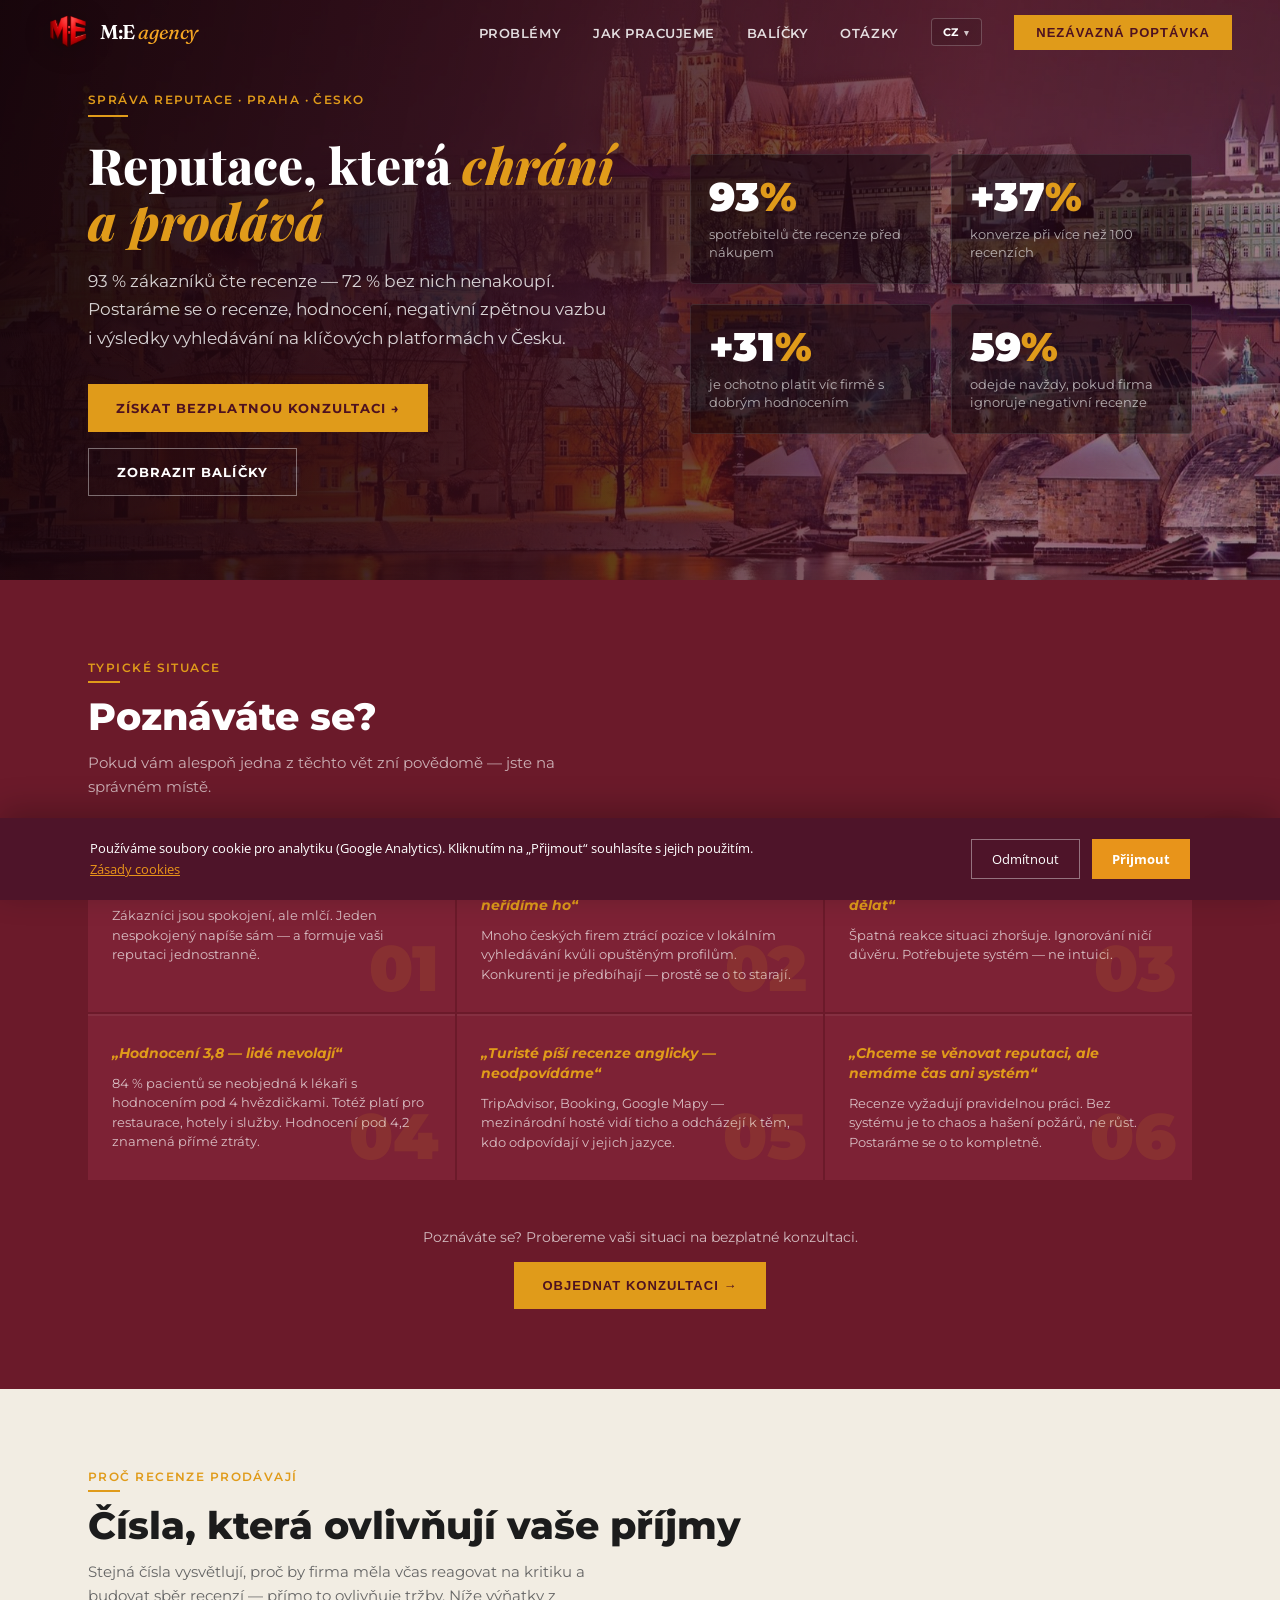
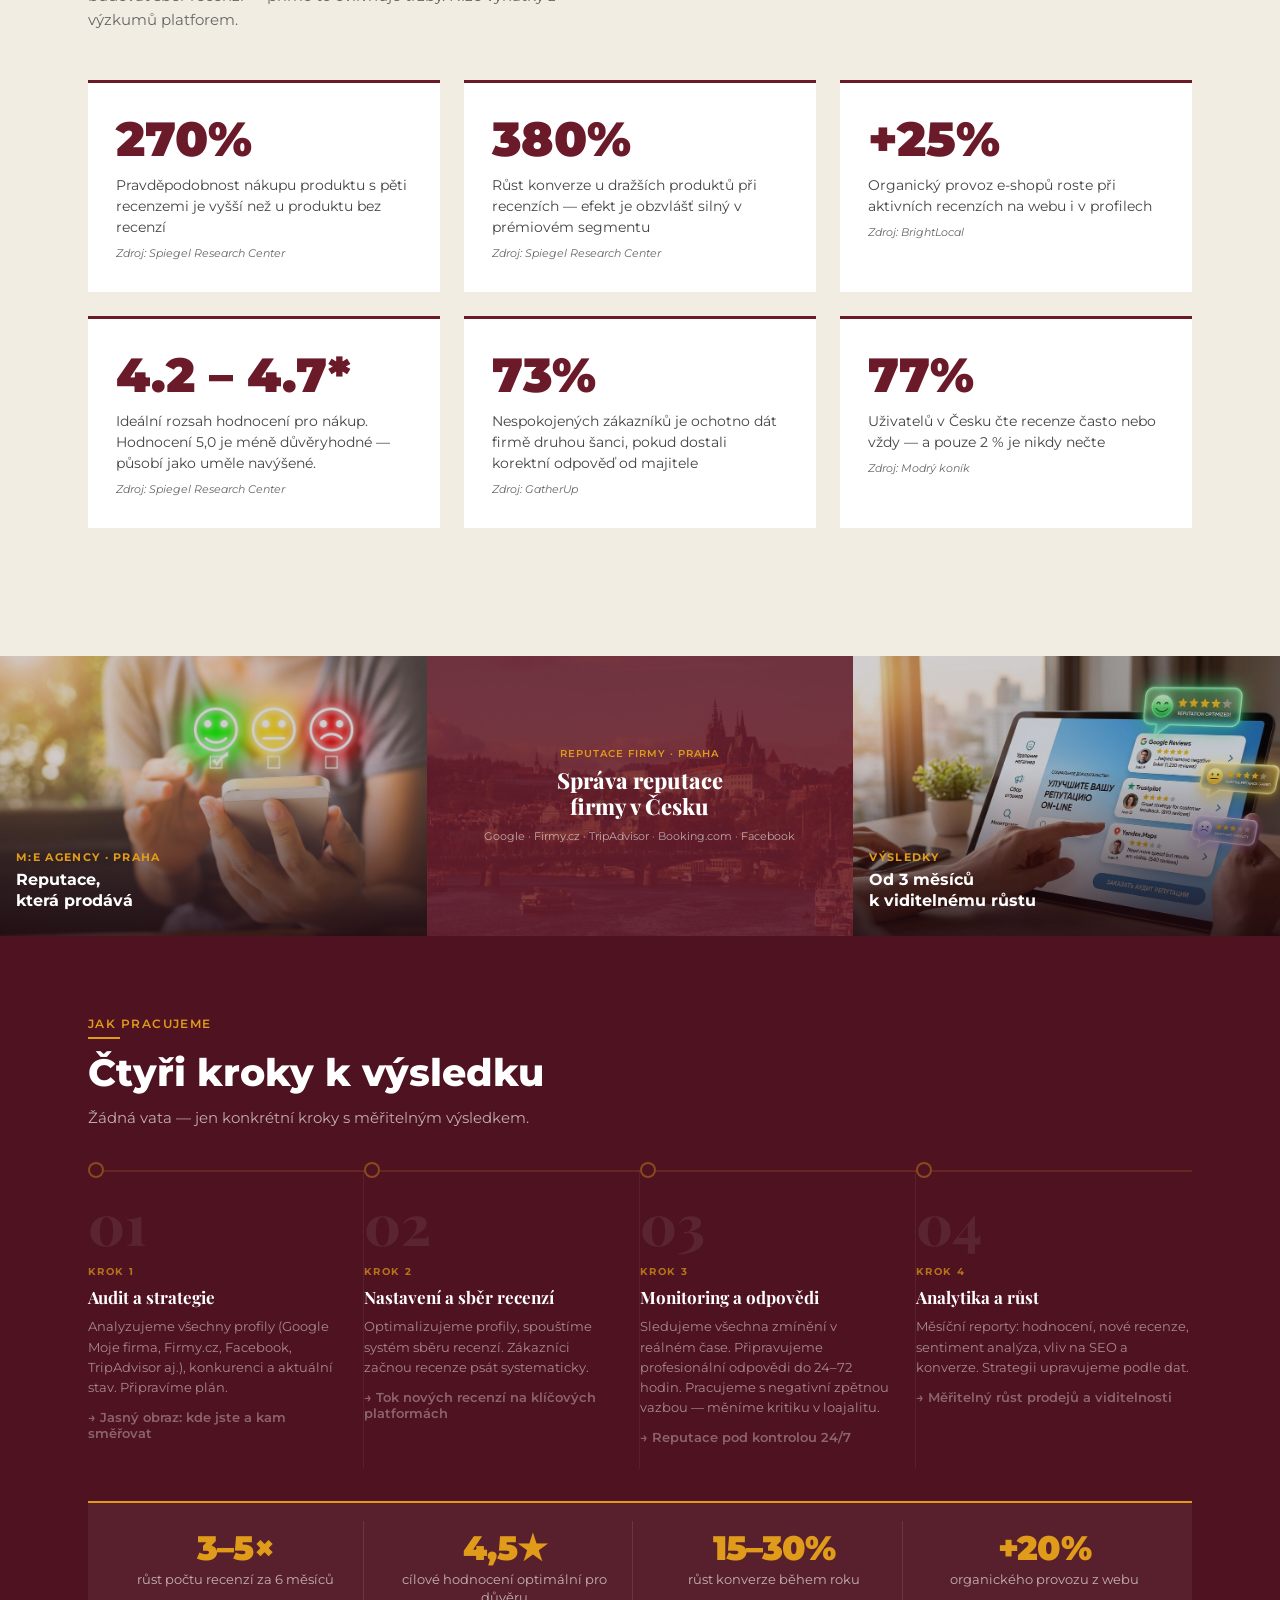
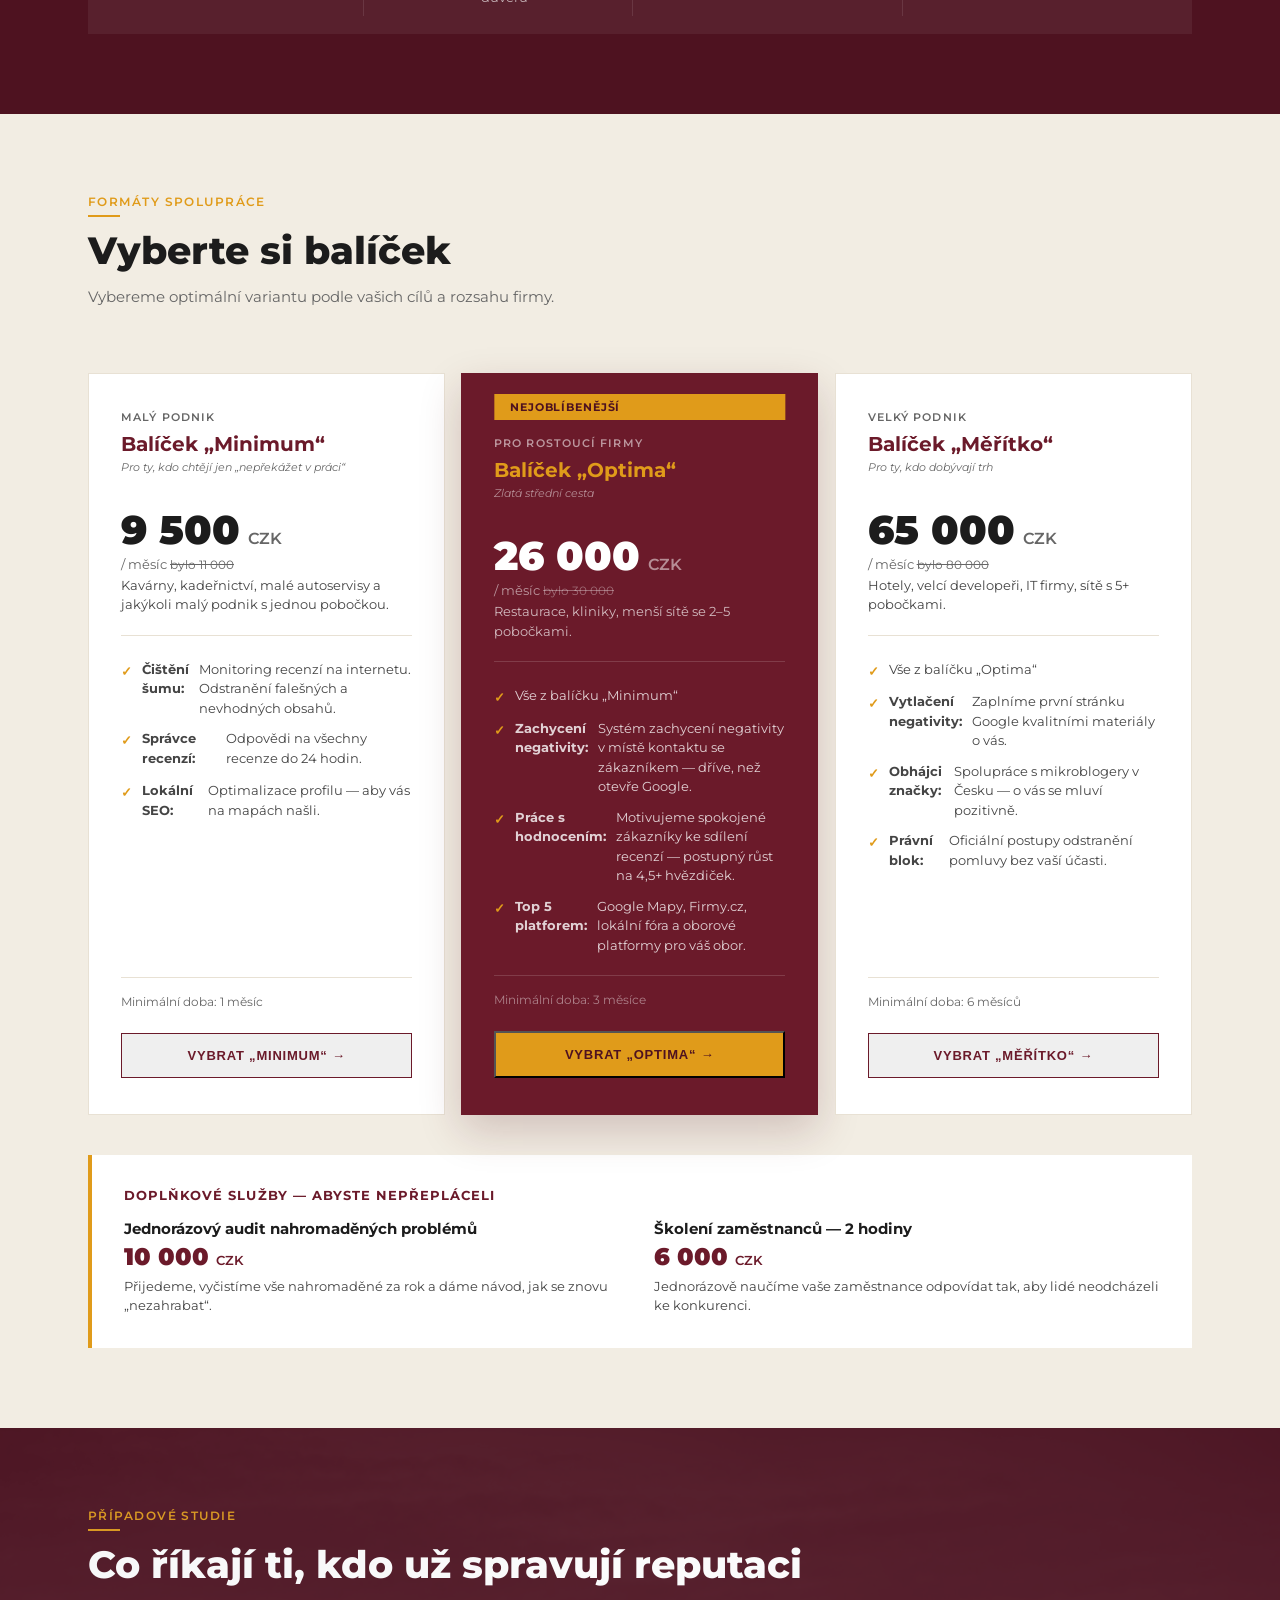
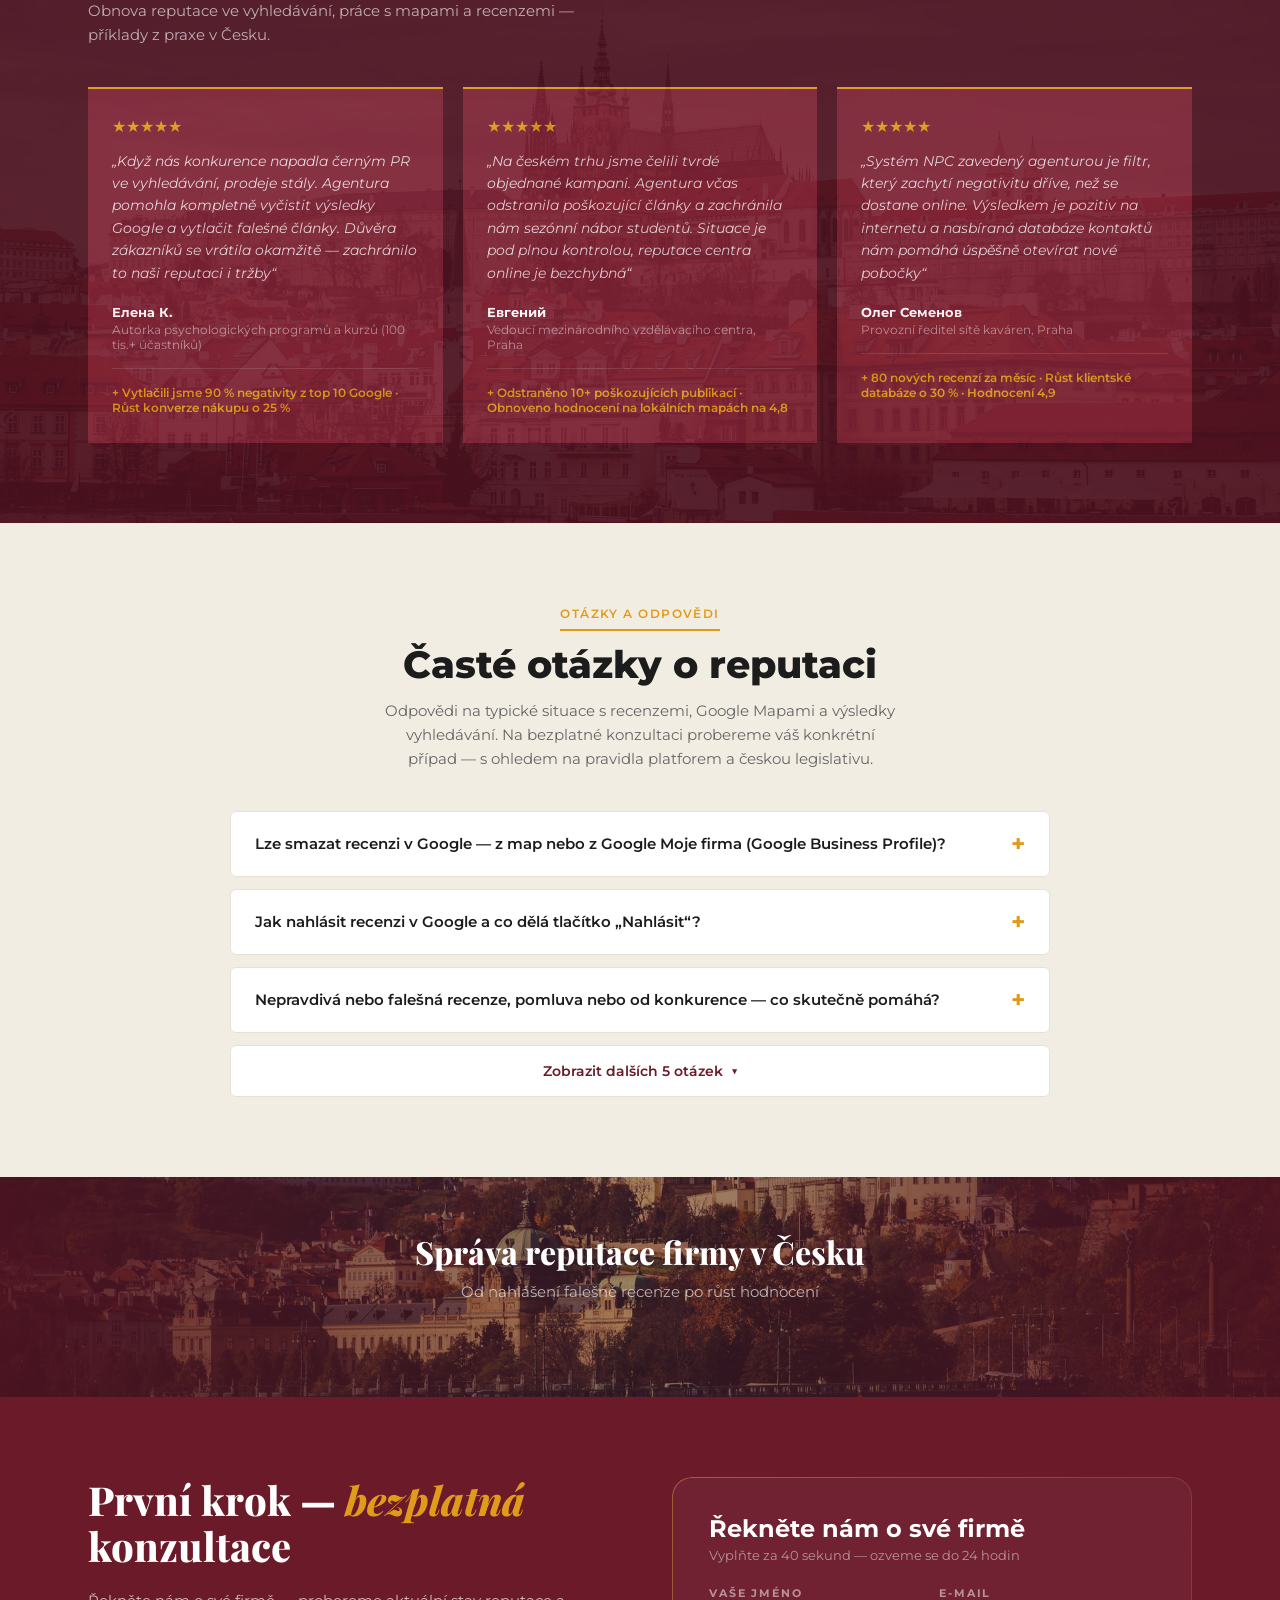
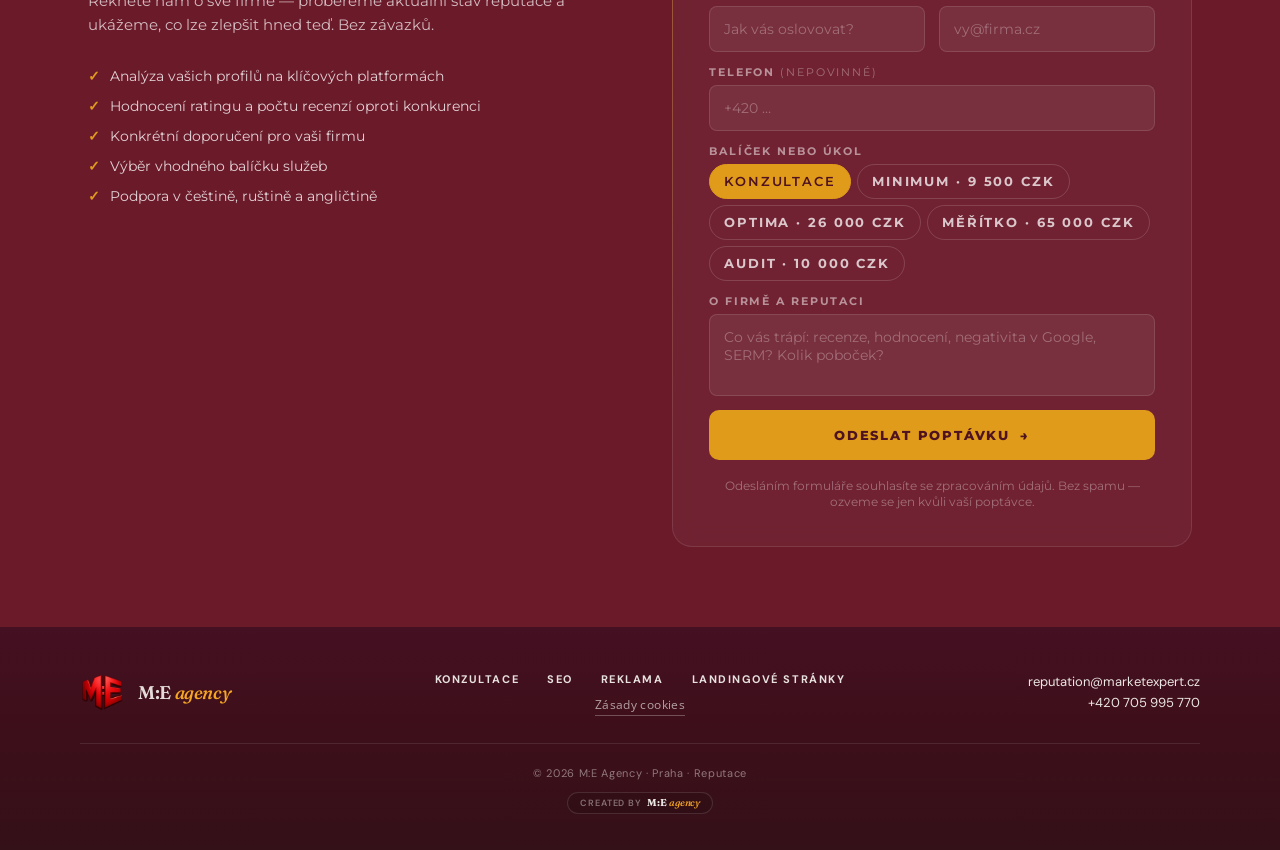
==== commit bf5f89ec: "Add files via upload" ====
--- a/cz/index.html
+++ b/cz/index.html
@@ -1,1229 +1,2041 @@
-<!DOCTYPE html>
+﻿<!DOCTYPE html>
 <html lang="cs">
 <head>
-  <meta charset="UTF-8" />
-  <meta name="viewport" content="width=device-width, initial-scale=1.0" />
-  <!-- YouTube embed (ошибка 153): плееру нужен нормальный Referer; same-origin / file:// ломают встраивание -->
-  <meta name="referrer" content="strict-origin-when-cross-origin" />
-  <title>Tvorba landing page na klíč — Market Expert Agency · Praha</title>
-  <meta name="description" content="Tvoříme landing page na klíč: analýza, text, design, kód. Balíčky od 200 €. Praha." />
-  <meta name="robots" content="index, follow" />
-  <link rel="canonical" href="https://landing.marketexpert.cz/cz/" />
-  <link rel="alternate" hreflang="ru" href="https://landing.marketexpert.cz/" />
-  <link rel="alternate" hreflang="cs" href="https://landing.marketexpert.cz/cz/" />
-  <link rel="alternate" hreflang="x-default" href="https://landing.marketexpert.cz/cz/" />
-  <meta property="og:type" content="website" />
-  <meta property="og:site_name" content="M:E Agency" />
-  <meta property="og:locale" content="cs_CZ" />
-  <meta property="og:locale:alternate" content="ru_RU" />
-  <meta property="og:url" content="https://landing.marketexpert.cz/cz/" />
-  <meta property="og:title" content="Tvorba landing page na klíč — Market Expert Agency · Praha" />
-  <meta property="og:description" content="Tvoříme landing page na klíč: analýza, text, design, kód. Balíčky od 200 €. Praha." />
-  <script type="application/ld+json">{"@context":"https://schema.org","@type":"ProfessionalService","name":"M:E Agency — Landing pages","url":"https://landing.marketexpert.cz/cz/","description":"Tvorba landing page na klíč v Praze. Analýza, copywriting, design, kód.","email":"landing@marketexpert.cz","telephone":"+420705995770","address":{"@type":"PostalAddress","addressLocality":"Praha","addressCountry":"CZ"},"areaServed":{"@type":"Country","name":"Czech Republic"},"priceRange":"€€","inLanguage":"cs"}</script>
-
-  <script>
-    window.__GA4_MEASUREMENT_ID__ = 'G-SPKHXMCQGM';
-  </script>
-  <!-- Иконка вкладки = ваш logo.png из корня репозитория (не вспомогательный svg с буквой M) -->
-  <link rel="icon" href="../logo.png" type="image/png" />
-  <link rel="apple-touch-icon" href="../logo.png" />
-
-  <link rel="preconnect" href="https://fonts.googleapis.com" />
-  <link rel="preconnect" href="https://fonts.gstatic.com" crossorigin />
-  <link href="https://fonts.googleapis.com/css2?family=Fraunces:ital,opsz,wght@0,9..144,400;0,9..144,500;0,9..144,600;0,9..144,700;0,9..144,800;1,9..144,400;1,9..144,600&family=DM+Sans:wght@400;500;600;700&family=Open+Sans:wght@400;600;700&display=swap" rel="stylesheet" />
-
-  <script src="https://cdn.tailwindcss.com"></script>
-  <script>
-    tailwind.config = {
-      theme: {
-        extend: {
-          fontFamily: {
-            display: ['"Fraunces"', 'Georgia', 'serif'],
-            sans:    ['"DM Sans"', 'system-ui', 'sans-serif'],
-          },
-          colors: {
-            cream:     '#faf8f4',
-            cream2:    '#f3efe8',
-            cream3:    '#e8e2da',
-            wine:      '#6b1f3a',
-            'wine-dk': '#1e1218',
-            'wine-md': '#85405f',
-            wine2:     '#140c10',
-            gold:      '#d4920a',
-            gold2:     '#f5a623',
-            goldDim:   '#b0780d',
-            ink:       '#1c1410',
-            muted:     '#6b5d54',
-            success:   '#1f8a50',
-            danger:    '#b4342c',
-          },
-        },
-      },
-    };
-  </script>
-
-  <link rel="stylesheet" href="../styles.css" />
-  <link rel="stylesheet" href="../form-success.css" />
+<meta charset="UTF-8">
+<meta name="viewport" content="width=device-width, initial-scale=1.0">
+<title>Správa reputace v Praze a Česku — Google Mapy, recenze, SERM | M:E Agency</title>
+<meta name="description" content="Agentura pro správu reputace v Česku: Google Business Profile, práce s negativními recenzemi, růst hodnocení, čištění výsledků vyhledávání a internetová reputace značky. Lokální SEO Praha.">
+<meta name="robots" content="index, follow">
+<link rel="canonical" href="https://reputation.marketexpert.cz/cz/">
+<link rel="alternate" hreflang="ru" href="https://reputation.marketexpert.cz/">
+<link rel="alternate" hreflang="cs" href="https://reputation.marketexpert.cz/cz/">
+<link rel="alternate" hreflang="x-default" href="https://reputation.marketexpert.cz/cz/">
+<meta property="og:type" content="website">
+<meta property="og:site_name" content="M:E Agency">
+<meta property="og:locale" content="cs_CZ">
+<meta property="og:locale:alternate" content="ru_RU">
+<meta property="og:url" content="https://reputation.marketexpert.cz/cz/">
+<meta property="og:title" content="Správa reputace v Praze a Česku — Google Mapy, recenze, SERM | M:E Agency">
+<meta property="og:description" content="Agentura pro správu reputace v Česku: Google Business Profile, recenze, růst hodnocení, SERM. Praha a celé Česko.">
+<meta property="og:image" content="https://reputation.marketexpert.cz/logo.png">
+<meta name="twitter:card" content="summary_large_image">
+<meta name="twitter:title" content="Správa reputace v Praze a Česku — M:E Agency">
+<meta name="twitter:description" content="Google Mapy, recenze, negativní hodnocení, SERM. Agentura pro správu reputace v Praze a po celém Česku.">
+<meta name="twitter:image" content="https://reputation.marketexpert.cz/logo.png">
+<script type="application/ld+json">{"@context":"https://schema.org","@type":"ProfessionalService","name":"M:E Agency — Reputace","url":"https://reputation.marketexpert.cz/cz/","logo":"https://reputation.marketexpert.cz/logo.png","image":"https://reputation.marketexpert.cz/logo.png","description":"Správa reputace v Google Mapách a na internetu: recenze, negativní hodnocení, SERM. Praha a Česko.","email":"reputation@marketexpert.cz","telephone":"+420705995770","address":{"@type":"PostalAddress","addressLocality":"Praha","addressCountry":"CZ"},"areaServed":{"@type":"Country","name":"Czech Republic"},"priceRange":"CZK","inLanguage":"cs"}</script>
+<link rel="icon" href="logo.png" type="image/png" sizes="32x32">
+<link rel="apple-touch-icon" href="logo.png">
+<link rel="preconnect" href="https://fonts.googleapis.com">
+<link href="https://fonts.googleapis.com/css2?family=Montserrat:wght@400;500;600;700;800;900&family=Playfair+Display:ital,wght@0,700;0,800;1,700&family=Fraunces:ital,opsz,wght@0,9..144,500;0,9..144,600;1,9..144,500&family=DM+Sans:wght@400;500;600;700&family=Open+Sans:wght@400;600&display=swap" rel="stylesheet">
+<link rel="stylesheet" href="../footer.css">
+<link rel="stylesheet" href="../cookie.css">
+<link rel="stylesheet" href="../form-success.css">
+<link rel="stylesheet" href="../whatsapp-fab.css">
+<script>window.__GA4_MEASUREMENT_ID__ = 'G-SPKHXMCQGM'; window.__GA4_ADS_ID__ = 'AW-11432613975';</script>
+<style>
+  :root {
+    --burgundy: #6B1A2A;
+    --burgundy-dark: #4E1220;
+    --burgundy-card: #7D2235;
+    --burgundy-light: #8B2A3E;
+    --gold: #E09B1A;
+    --gold-dark: #C88A10;
+    --beige: #F2EDE3;
+    --beige-dark: #E8E1D4;
+    --white: #FFFFFF;
+    --text-dark: #1C1C1C;
+    --text-mid: #444444;
+    --text-light: #666666;
+    --green-tag: #2D6A4F;
+    --red-tag: #8B1A1A;
+  }
+
+  *, *::before, *::after { box-sizing: border-box; margin: 0; padding: 0; }
+
+  html { scroll-behavior: smooth; }
+
+  body {
+    font-family: 'Montserrat', sans-serif;
+    color: var(--text-dark);
+    background: var(--white);
+    overflow-x: hidden;
+  }
+
+  /* ====== NAV ====== */
+  nav {
+    position: fixed; top: 0; left: 0; right: 0; z-index: 100;
+    background: transparent;
+    transition: background 0.35s ease, box-shadow 0.35s ease, backdrop-filter 0.35s ease;
+    display: flex; align-items: center; justify-content: space-between;
+    padding: 0 48px; height: 64px;
+    gap: 16px;
+  }
+  nav.scrolled,
+  nav.nav-open {
+    background: rgba(78, 18, 32, 0.94);
+    backdrop-filter: blur(14px);
+    -webkit-backdrop-filter: blur(14px);
+    box-shadow: 0 6px 28px rgba(0, 0, 0, 0.28);
+  }
+  nav .nav-brand { flex-shrink: 0; margin-right: 12px; }
+  @media (min-width: 961px) {
+    nav .nav-links { margin-left: auto; flex-shrink: 0; }
+  }
+
+  .nav-toggle {
+    display: none;
+    flex-direction: column; justify-content: center; align-items: center;
+    gap: 5px; width: 44px; height: 44px; padding: 0; border: none;
+    background: transparent; cursor: pointer; flex-shrink: 0; border-radius: 6px;
+    transition: background .2s ease;
+  }
+  .nav-toggle:hover { background: rgba(255,255,255,.08); }
+  .nav-toggle-bar {
+    display: block; width: 22px; height: 2px; background: #fff;
+    border-radius: 1px; transition: transform .25s ease, opacity .25s ease;
+  }
+  nav.nav-open .nav-toggle-bar:nth-child(1) { transform: translateY(7px) rotate(45deg); }
+  nav.nav-open .nav-toggle-bar:nth-child(2) { opacity: 0; }
+  nav.nav-open .nav-toggle-bar:nth-child(3) { transform: translateY(-7px) rotate(-45deg); }
+
+  .nav-links {
+    display: flex; align-items: center; gap: 32px; list-style: none;
+  }
+  .nav-links li { list-style: none; }
+  .nav-links a {
+    color: rgba(255,255,255,0.85); text-decoration: none;
+    font-size: 13px; font-weight: 600; letter-spacing: 0.04em; text-transform: uppercase;
+    transition: color .2s;
+  }
+  .nav-links a:hover { color: var(--white); }
+
+  .btn-nav {
+    background: var(--gold); color: var(--burgundy-dark);
+    font-size: 13px; font-weight: 700; letter-spacing: 0.08em; text-transform: uppercase;
+    padding: 10px 22px; border: none; cursor: pointer; text-decoration: none;
+    transition: background .2s; white-space: nowrap;
+  }
+  .btn-nav:hover { background: var(--gold-dark); }
+
+  .lang-switch { position: relative; display: inline-block; }
+  .lang-switch__toggle {
+    display: inline-flex; align-items: center; gap: 5px;
+    font-family: inherit; font-size: 11px; font-weight: 700; letter-spacing: .08em; text-transform: uppercase;
+    padding: 6px 11px; border: 1px solid rgba(255,255,255,.22); border-radius: 4px;
+    background: rgba(0,0,0,.12); color: #fff; cursor: pointer;
+    transition: background .2s ease, border-color .2s ease;
+  }
+  .lang-switch__toggle:hover, .lang-switch.is-open .lang-switch__toggle {
+    background: rgba(255,255,255,.12); border-color: rgba(255,255,255,.35);
+  }
+  .lang-switch__chev { font-size: 9px; opacity: .75; line-height: 1; transition: transform .2s ease; }
+  .lang-switch.is-open .lang-switch__chev { transform: rotate(180deg); }
+  .lang-switch__menu {
+    position: absolute; top: calc(100% + 6px); right: 0; min-width: 120px;
+    background: var(--burgundy-dark); border: 1px solid rgba(255,255,255,.18); border-radius: 4px;
+    box-shadow: 0 8px 24px rgba(0,0,0,.28); opacity: 0; visibility: hidden; pointer-events: none;
+    transform: translateY(-4px); transition: opacity .18s ease, visibility .18s ease, transform .18s ease; z-index: 110;
+  }
+  .lang-switch.is-open .lang-switch__menu { opacity: 1; visibility: visible; pointer-events: auto; transform: none; }
+  .lang-switch__option {
+    display: block; padding: 10px 14px; font-size: 11px; font-weight: 700; letter-spacing: .08em; text-transform: uppercase;
+    color: rgba(255,255,255,.75); text-decoration: none !important; white-space: nowrap;
+    transition: background .15s ease, color .15s ease;
+  }
+  .lang-switch__option:hover, .lang-switch__option:focus { background: rgba(255,255,255,.1); color: #fff; text-decoration: none !important; }
+
+  /* ====== HERO ====== */
+  .hero {
+    position: relative; min-height: 580px;
+    background: var(--burgundy-dark);
+    display: flex; align-items: center;
+    overflow: hidden;
+    scroll-margin-top: 68px;
+  }
+  .hero-bg {
+    position: absolute; inset: 0;
+    background: linear-gradient(100deg, rgba(18,4,10,0.92) 0%, rgba(48,12,22,0.78) 42%, rgba(78,18,32,0.35) 72%, rgba(78,18,32,0.12) 100%);
+    z-index: 1;
+  }
+  .hero-bg-img {
+    position: absolute; inset: 0;
+    background-image: url('../управление репутацией в чехии.jpg');
+    background-size: cover; background-position: center 40%;
+    opacity: 0.55;
+    transform-origin: center center;
+    will-change: transform;
+  }
+  .hero-content {
+    position: relative; z-index: 2;
+    max-width: 1200px; margin: 0 auto; padding: 88px 48px 80px;
+    display: grid; grid-template-columns: 1.05fr 0.95fr; gap: 48px; align-items: center;
+    width: 100%;
+  }
+  .hero-label {
+    font-size: 12px; font-weight: 600; letter-spacing: 0.12em; text-transform: uppercase;
+    color: var(--gold); margin-bottom: 20px;
+  }
+  .hero-label::after {
+    content: ''; display: block; width: 40px; height: 2px;
+    background: var(--gold); margin-top: 8px;
+  }
+  .hero h1 {
+    font-family: 'Playfair Display', serif;
+    font-size: clamp(34px, 4.6vw, 50px); font-weight: 800; line-height: 1.12;
+    color: var(--white); margin-bottom: 18px;
+  }
+  .hero h1 em { font-style: italic; color: var(--gold); }
+  .hero-subtitle {
+    font-size: 17px; color: rgba(255,255,255,0.82); line-height: 1.65;
+    margin-bottom: 32px; max-width: 520px;
+  }
+  .hero-btns { display: flex; gap: 16px; flex-wrap: wrap; }
+  .btn-primary {
+    background: var(--gold); color: var(--burgundy-dark);
+    font-size: 13px; font-weight: 700; letter-spacing: 0.08em; text-transform: uppercase;
+    padding: 16px 28px; border: none; cursor: pointer; text-decoration: none;
+    transition: background .2s; display: inline-block;
+  }
+  .btn-primary:hover { background: var(--gold-dark); }
+  .btn-outline {
+    background: transparent; color: var(--white);
+    font-size: 13px; font-weight: 700; letter-spacing: 0.08em; text-transform: uppercase;
+    padding: 15px 28px; border: 1px solid rgba(255,255,255,0.4); cursor: pointer;
+    text-decoration: none; transition: border-color .2s, color .2s; display: inline-block;
+  }
+  .btn-outline:hover { border-color: var(--white); }
+
+  .hero-stats {
+    display: grid; grid-template-columns: 1fr 1fr; gap: 20px;
+  }
+  .hero-stat {
+    background: rgba(12, 4, 8, 0.5); border: 1px solid rgba(255,255,255,0.1);
+    backdrop-filter: blur(8px);
+    -webkit-backdrop-filter: blur(8px);
+    padding: 22px 18px; border-radius: 4px;
+  }
+  .hero-stat-num {
+    font-size: 40px; font-weight: 900; color: var(--white); line-height: 1;
+    margin-bottom: 8px;
+  }
+  .hero-stat-num span { color: var(--gold); }
+  .hero-stat-text { font-size: 13px; color: rgba(255,255,255,0.65); line-height: 1.4; }
+
+  /* ====== SECTION SHARED ====== */
+  section { width: 100%; }
+  .container { max-width: 1200px; margin: 0 auto; padding: 80px 48px; }
+  .section-label {
+    font-size: 12px; font-weight: 600; letter-spacing: 0.12em; text-transform: uppercase;
+    color: var(--gold); margin-bottom: 12px;
+  }
+  .section-label::after {
+    content: ''; display: block; width: 32px; height: 2px;
+    background: var(--gold); margin-top: 6px;
+  }
+  .section-title {
+    font-size: 38px; font-weight: 800; color: var(--text-dark);
+    line-height: 1.15; margin-bottom: 12px;
+  }
+  .section-title-white { color: var(--white); }
+  .section-sub {
+    font-size: 15px; color: var(--text-light); max-width: 520px;
+    line-height: 1.6; margin-bottom: 48px;
+  }
+  .section-sub-white { color: rgba(255,255,255,0.65); }
+
+  /* ====== PROBLEMS (dark) ====== */
+  .problems { background: var(--burgundy); }
+  .problems .section-title { color: var(--white); }
+  .problems .section-label { color: var(--gold); }
+  .problems .section-sub { color: rgba(255,255,255,0.65); }
+
+  .problems-grid {
+    display: grid; grid-template-columns: repeat(3, 1fr); gap: 2px;
+  }
+  .problem-card {
+    background: var(--burgundy-card); padding: 28px 24px;
+    border-top: 2px solid rgba(255,255,255,0.06);
+    transition: background .2s;
+  }
+  .problem-card:hover { background: var(--burgundy-light); }
+  .problem-card-title {
+    font-size: 14px; font-weight: 700; color: var(--gold);
+    line-height: 1.4; margin-bottom: 10px;
+    font-style: italic;
+  }
+  .problem-card-text {
+    font-size: 13px; color: rgba(255,255,255,0.7); line-height: 1.5;
+  }
+  .problems-cta { margin-top: 48px; text-align: center; }
+  .problems-cta p { color: rgba(255,255,255,0.7); font-size: 14px; margin-bottom: 16px; }
+
+  /* ====== STATS (beige) ====== */
+  .stats-section { background: var(--beige); }
+  .stats-grid {
+    display: grid; grid-template-columns: repeat(3, 1fr); gap: 24px;
+    margin-bottom: 48px;
+  }
+  .stat-card {
+    background: var(--white); padding: 32px 28px;
+    border-top: 3px solid var(--burgundy);
+  }
+  .stat-card-num {
+    font-size: 48px; font-weight: 900; color: var(--burgundy); line-height: 1;
+    margin-bottom: 12px;
+  }
+  .stat-card-text { font-size: 14px; color: var(--text-mid); line-height: 1.5; }
+  .stat-card-source {
+    font-size: 11px; color: var(--text-light); margin-top: 8px; font-style: italic;
+  }
+
+  /* ====== HOW WE WORK — timeline ====== */
+  .how {
+    background: var(--burgundy-dark);
+    position: relative;
+    overflow: hidden;
+  }
+  .how .section-label { color: var(--gold); }
+  .how .section-title { color: var(--white); }
+  .how .section-sub { color: rgba(255,255,255,0.65); }
+
+  .process-track { position: relative; }
+  .process-line {
+    position: relative;
+    height: 2px;
+    background: rgba(224, 155, 26, 0.15);
+    margin: 40px 0 -1px;
+  }
+  .process-line-fill {
+    position: absolute;
+    top: 0; left: 0; height: 100%;
+    background: var(--gold);
+    width: 0;
+    transition: width 0.1s linear;
+    box-shadow: 0 0 12px var(--gold);
+  }
+  .process-steps {
+    display: grid;
+    grid-template-columns: repeat(4, 1fr);
+    gap: 0;
+  }
+  .process-step {
+    padding: 24px 20px 24px 0;
+    border-right: 1px solid rgba(255, 255, 255, 0.06);
+    position: relative;
+  }
+  .process-step:last-child { border-right: none; padding-right: 0; }
+  .process-step::before {
+    content: '';
+    position: absolute;
+    top: -9px; left: 0;
+    width: 16px; height: 16px;
+    border-radius: 50%;
+    background: var(--burgundy-dark);
+    border: 2px solid rgba(224, 155, 26, 0.4);
+    transition: all 0.3s ease;
+  }
+  .process-step.is-active::before {
+    background: var(--gold);
+    border-color: var(--gold);
+    box-shadow: 0 0 0 6px rgba(224, 155, 26, 0.2);
+    transform: scale(1.2);
+  }
+  .step-indicator {
+    font-family: 'Playfair Display', serif;
+    font-size: 56px; font-weight: 800;
+    color: rgba(255, 255, 255, 0.08);
+    line-height: 1;
+    margin-bottom: 14px;
+    transition: color 0.4s ease;
+  }
+  .process-step.is-active .step-indicator { color: var(--gold); }
+  .process-step .step-meta {
+    font-size: 10px; font-weight: 700; letter-spacing: 0.18em;
+    text-transform: uppercase;
+    color: rgba(224, 155, 26, 0.7);
+    margin-bottom: 8px;
+  }
+  .process-step .step-title {
+    font-family: 'Playfair Display', serif;
+    font-weight: 700;
+    font-size: 17px;
+    color: #fff;
+    margin-bottom: 8px;
+  }
+  .process-step .step-desc {
+    font-size: 13px;
+    color: rgba(255, 255, 255, 0.5);
+    line-height: 1.55;
+    margin-bottom: 12px;
+  }
+  .process-step .step-result {
+    font-size: 13px;
+    font-weight: 600;
+    color: rgba(255, 255, 255, 0.35);
+    transition: color 0.4s ease;
+  }
+  .process-step.is-active .step-result { color: var(--gold); }
+
+  .how-metrics {
+    margin-top: 32px;
+    background: rgba(255, 255, 255, 0.06);
+    border-top: 2px solid var(--gold);
+    padding: 18px 20px;
+    display: grid;
+    grid-template-columns: repeat(4, minmax(0, 1fr));
+    gap: 14px;
+  }
+  .how-metric {
+    text-align: center;
+    padding: 10px 8px;
+    border-right: 1px solid rgba(255,255,255,0.1);
+  }
+  .how-metric:last-child { border-right: none; }
+  .how-metric-num {
+    font-size: 34px;
+    font-weight: 900;
+    color: var(--gold);
+    line-height: 1;
+    letter-spacing: -0.02em;
+  }
+  .how-metric-text {
+    font-size: 13px;
+    color: rgba(255,255,255,0.65);
+    margin-top: 6px;
+    line-height: 1.35;
+  }
+
+  @media (max-width: 980px) {
+    .process-steps { grid-template-columns: 1fr; gap: 20px; }
+    .process-line { display: none; }
+    .process-step {
+      border-right: none;
+      padding: 0 0 20px;
+      border-bottom: 1px solid rgba(255,255,255,0.06);
+    }
+    .process-step::before { display: none; }
+    .process-step:last-child { border-bottom: none; padding-bottom: 0; }
+    .how-metrics { grid-template-columns: repeat(2, minmax(0, 1fr)); }
+    .how-metric { border-right: none; border-top: 1px solid rgba(255,255,255,0.1); }
+    .how-metric:nth-child(1), .how-metric:nth-child(2) { border-top: none; }
+  }
+  @media (max-width: 560px) {
+    .how-metrics { grid-template-columns: 1fr; }
+    .how-metric { border-top: 1px solid rgba(255,255,255,0.1); }
+    .how-metric:first-child { border-top: none; }
+  }
+
+  /* ====== PACKAGES (beige) ====== */
+  .packages { background: var(--beige); }
+  .packages-note {
+    font-size: 13px; color: var(--text-light); margin-top: -32px; margin-bottom: 48px;
+  }
+
+  .packages-grid {
+    display: grid; grid-template-columns: repeat(3, 1fr); gap: 16px;
+    align-items: stretch; padding-top: 16px;
+  }
+  .pkg-card {
+    background: var(--white); padding: 36px 32px;
+    position: relative; border: 1px solid var(--beige-dark);
+    display: flex; flex-direction: column; height: 100%; min-height: 0;
+  }
+  .pkg-card.featured {
+    background: var(--burgundy); border-color: var(--burgundy);
+  }
+  .pkg-badge {
+    position: absolute; top: -16px; left: 50%; transform: translateX(-50%);
+    background: var(--gold); color: var(--burgundy-dark);
+    font-size: 11px; font-weight: 700; letter-spacing: 0.08em; text-transform: uppercase;
+    padding: 6px 16px; white-space: nowrap;
+  }
+  .pkg-type {
+    font-size: 11px; font-weight: 600; letter-spacing: 0.1em; text-transform: uppercase;
+    color: var(--text-light); margin-bottom: 8px;
+  }
+  .pkg-card.featured .pkg-type { color: rgba(255,255,255,0.55); }
+  .pkg-name {
+    font-size: 20px; font-weight: 700; color: var(--burgundy); margin-bottom: 4px;
+  }
+  .pkg-card.featured .pkg-name { color: var(--gold); }
+  .pkg-price {
+    font-size: 40px; font-weight: 900; color: var(--text-dark);
+    line-height: 1; margin: 16px 0 4px;
+  }
+  .pkg-card.featured .pkg-price { color: var(--white); }
+  .pkg-price-sub {
+    font-size: 13px; color: var(--text-light); margin-bottom: 4px;
+  }
+  .pkg-card.featured .pkg-price-sub { color: rgba(255,255,255,0.55); }
+  .pkg-who {
+    font-size: 13px; color: var(--text-mid); margin-bottom: 24px;
+    padding-bottom: 20px; border-bottom: 1px solid var(--beige-dark);
+    line-height: 1.5;
+  }
+  .pkg-card.featured .pkg-who {
+    color: rgba(255,255,255,0.7); border-bottom-color: rgba(255,255,255,0.15);
+  }
+  .pkg-features { list-style: none; flex: 1; display: flex; flex-direction: column; gap: 11px; }
+  .pkg-features li {
+    font-size: 13px; color: var(--text-mid); padding: 0;
+    display: flex; align-items: flex-start; gap: 10px; line-height: 1.5;
+  }
+  .pkg-card.featured .pkg-features li { color: rgba(255,255,255,0.8); }
+  .pkg-features li strong {
+    display: block; font-weight: 700; margin-bottom: 2px;
+  }
+  .pkg-features li::before {
+    content: '✓'; color: var(--gold); font-weight: 700; flex-shrink: 0; margin-top: 2px;
+  }
+  .pkg-setup {
+    font-size: 12px; color: var(--text-light); margin-top: 20px;
+    padding-top: 16px; border-top: 1px solid var(--beige-dark);
+  }
+  .pkg-card.featured .pkg-setup {
+    color: rgba(255,255,255,0.45); border-top-color: rgba(255,255,255,0.15);
+  }
+  .pkg-cta {
+    margin-top: 24px;
+    display: block; text-align: center; text-decoration: none;
+    font-size: 13px; font-weight: 700; letter-spacing: 0.06em; text-transform: uppercase;
+    padding: 14px; transition: .2s;
+  }
+  .pkg-cta-light {
+    border: 1px solid var(--burgundy); color: var(--burgundy);
+  }
+  .pkg-cta-light:hover { background: var(--burgundy); color: var(--white); }
+  .pkg-cta-gold {
+    background: var(--gold); color: var(--burgundy-dark);
+  }
+  .pkg-cta-gold:hover { background: var(--gold-dark); }
+
+  .packages-grid .pkg-card.pkg-anim-item {
+    overflow: hidden;
+    transition: transform .45s cubic-bezier(.22,1,.36,1), box-shadow .45s ease, border-color .35s ease;
+  }
+  .packages-grid .pkg-card.pkg-anim-item::before {
+    content: ''; position: absolute; inset: 0;
+    background: linear-gradient(135deg, rgba(224,155,26,.14) 0%, rgba(255,255,255,.05) 42%, transparent 72%);
+    opacity: 0; transition: opacity .4s ease; pointer-events: none; z-index: 0;
+  }
+  .packages-grid .pkg-card.pkg-anim-item::after {
+    content: ''; position: absolute; top: 0; left: 0; right: 0; height: 3px;
+    background: linear-gradient(90deg, transparent, var(--gold), transparent);
+    opacity: 0; transform: scaleX(0);
+    transition: opacity .35s ease, transform .45s cubic-bezier(.22,1,.36,1); z-index: 1;
+  }
+  .packages-grid .pkg-card.pkg-anim-item:hover::before { opacity: 1; }
+  .packages-grid .pkg-card.pkg-anim-item:hover::after { opacity: 1; transform: scaleX(1); }
+  .packages-grid .pkg-card.pkg-anim-item:hover {
+    transform: translateY(-10px) scale(1.03);
+    box-shadow: 0 22px 50px rgba(107,26,42,.12), 0 0 0 1px rgba(224,155,26,.22);
+    border-color: rgba(224,155,26,.42); z-index: 2;
+  }
+  .packages-grid .pkg-card.pkg-anim-item.featured { box-shadow: 0 16px 40px rgba(78,18,32,.2); }
+  .packages-grid .pkg-card.pkg-anim-item.featured:hover {
+    transform: translateY(-12px) scale(1.04);
+    box-shadow: 0 28px 60px rgba(78,18,32,.28), 0 0 28px rgba(224,155,26,.12);
+    border-color: var(--gold);
+  }
+  .packages-grid .pkg-card.pkg-anim-item > * { position: relative; z-index: 1; }
+  .packages-grid.packages-js .pkg-card.pkg-anim-item { opacity: 0; transform: translateY(40px); }
+  .packages-grid.packages-js.is-visible .pkg-card.pkg-anim-item { animation: pkgCardIn .75s cubic-bezier(.22,1,.36,1) both; }
+  .packages-grid.packages-js.is-visible .pkg-card.pkg-anim-item:nth-child(1) { animation-delay: .08s; }
+  .packages-grid.packages-js.is-visible .pkg-card.pkg-anim-item:nth-child(2) { animation-delay: .2s; }
+  .packages-grid.packages-js.is-visible .pkg-card.pkg-anim-item:nth-child(3) { animation-delay: .32s; }
+  .packages-grid.packages-js.is-visible .pkg-card.pkg-anim-item.featured { animation-name: pkgCardInHot; }
+  @keyframes pkgCardIn {
+    from { opacity: 0; transform: translateY(40px); }
+    to { opacity: 1; transform: none; }
+  }
+  @keyframes pkgCardInHot {
+    from { opacity: 0; transform: translateY(40px) scale(.98); }
+    to { opacity: 1; transform: none; }
+  }
+  @media (prefers-reduced-motion: reduce) {
+    .packages-grid .pkg-card.pkg-anim-item:hover { transform: none; }
+    .packages-grid.packages-js .pkg-card.pkg-anim-item { opacity: 1; transform: none; animation: none; }
+  }
+
+  /* ====== REVIEWS / КЕЙСЫ (dark) ====== */
+  .reviews-section { background: var(--burgundy-dark); }
+  .reviews-section .section-title { color: var(--white); }
+  .reviews-grid {
+    display: grid; grid-template-columns: repeat(3, 1fr); gap: 20px;
+  }
+  .review-card {
+    background: var(--burgundy-card); padding: 28px 24px;
+    border-top: 2px solid var(--gold);
+  }
+  .review-stars { color: var(--gold); font-size: 16px; margin-bottom: 14px; }
+  .review-text {
+    font-size: 14px; color: rgba(255,255,255,0.8); line-height: 1.6;
+    font-style: italic; margin-bottom: 20px;
+  }
+  .review-author {
+    font-size: 13px; font-weight: 700; color: var(--white); margin-bottom: 2px;
+  }
+  .review-role { font-size: 12px; color: rgba(255,255,255,0.5); }
+  .review-result {
+    margin-top: 16px; padding-top: 16px;
+    border-top: 1px solid rgba(255,255,255,0.12);
+    font-size: 12px; color: var(--gold); font-weight: 600;
+  }
+
+  /* ====== RESULTS TABLE (beige) ====== */
+  .results-section { background: var(--beige); }
+  .results-table { width: 100%; border-collapse: collapse; }
+  .results-table th {
+    text-align: left; font-size: 12px; font-weight: 600;
+    letter-spacing: 0.08em; text-transform: uppercase;
+    color: var(--text-light); padding: 12px 16px;
+    background: var(--beige-dark);
+  }
+  .results-table td {
+    padding: 16px; font-size: 14px; color: var(--text-mid);
+    border-bottom: 1px solid var(--beige-dark); vertical-align: top;
+  }
+  .results-table td:first-child { font-weight: 700; color: var(--text-dark); }
+  .results-table td:nth-child(2) { font-weight: 700; color: var(--burgundy); }
+  .results-table tr:hover td { background: rgba(255,255,255,0.6); }
+
+  /* ====== CTA FORM ====== */
+  .cta-section { background: var(--burgundy); }
+  .cta-inner {
+    display: grid; grid-template-columns: 1fr 1fr; gap: 64px; align-items: start;
+  }
+  .cta-text h2 {
+    font-family: 'Playfair Display', serif;
+    font-size: 40px; font-weight: 800; color: var(--white);
+    line-height: 1.15; margin-bottom: 20px;
+  }
+  .cta-text h2 em { font-style: italic; color: var(--gold); }
+  .cta-text p { font-size: 15px; color: rgba(255,255,255,0.7); line-height: 1.6; }
+  .cta-checklist { list-style: none; margin-top: 24px; }
+  .cta-checklist li {
+    font-size: 14px; color: rgba(255,255,255,0.8); padding: 6px 0;
+    display: flex; gap: 10px; align-items: flex-start;
+  }
+  .cta-checklist li::before {
+    content: '✓'; color: var(--gold); font-weight: 700; flex-shrink: 0;
+  }
+
+  .form-box {
+    background: rgba(255,255,255,.04);
+    border: 1px solid rgba(255,255,255,.1);
+    border-radius: 20px;
+    padding: 36px;
+    backdrop-filter: blur(10px);
+    -webkit-backdrop-filter: blur(10px);
+    position: relative;
+    z-index: 3;
+  }
+  .form-box::before {
+    content: '';
+    position: absolute;
+    inset: -1px;
+    border-radius: 20px;
+    padding: 1px;
+    background: linear-gradient(135deg, rgba(224,155,26,.4), transparent 50%);
+    -webkit-mask: linear-gradient(#fff 0 0) content-box, linear-gradient(#fff 0 0);
+    -webkit-mask-composite: xor;
+    mask-composite: exclude;
+    pointer-events: none;
+  }
+  .form-head { margin-bottom: 24px; }
+  .form-head h3 {
+    font-family: 'Montserrat', sans-serif;
+    font-size: 24px;
+    font-weight: 700;
+    color: #fff;
+  }
+  .form-head p { font-size: 13px; color: rgba(255,255,255,.5); margin-top: 4px; }
+  .form-grid {
+    display: grid;
+    grid-template-columns: 1fr 1fr;
+    gap: 14px;
+  }
+  .form-grid .field {
+    display: flex;
+    flex-direction: column;
+    gap: 6px;
+    min-width: 0;
+    margin-bottom: 0;
+  }
+  .field-full { grid-column: 1 / -1; }
+  .form-grid .field label {
+    font-size: 10.5px;
+    font-weight: 700;
+    letter-spacing: .18em;
+    text-transform: uppercase;
+    color: rgba(255,255,255,.5);
+    margin-bottom: 0;
+  }
+  .form-grid .field input,
+  .form-grid .field textarea {
+    background: rgba(255,255,255,.06);
+    border: 1px solid rgba(255,255,255,.12);
+    border-radius: 8px;
+    padding: 13px 14px;
+    font-size: 14px;
+    color: #fff;
+    font-family: 'Montserrat', sans-serif;
+    outline: none;
+    transition: border-color .2s, background .2s, box-shadow .2s;
+    resize: none;
+    min-width: 0;
+    max-width: 100%;
+    width: 100%;
+  }
+  .form-grid .field input::placeholder,
+  .form-grid .field textarea::placeholder { color: rgba(255,255,255,.3); }
+  .form-grid .field input:focus,
+  .form-grid .field textarea:focus {
+    border-color: var(--gold);
+    background: rgba(255,255,255,.1);
+    box-shadow: 0 0 0 4px rgba(224,155,26,.12);
+  }
+  .pkg-picker { display: flex; flex-wrap: wrap; gap: 6px; }
+  .pkg-opt { position: relative; cursor: pointer; }
+  .pkg-opt input { position: absolute; opacity: 0; pointer-events: none; }
+  .pkg-opt span {
+    display: inline-block;
+    padding: 9px 14px;
+    border: 1px solid rgba(255,255,255,.15);
+    border-radius: 20px;
+    font-size: 12.5px;
+    color: rgba(255,255,255,.75);
+    transition: all .2s;
+  }
+  .pkg-opt:hover span { border-color: rgba(224,155,26,.6); color: #fff; }
+  .pkg-opt input:checked + span {
+    background: var(--gold);
+    border-color: var(--gold);
+    color: var(--burgundy-dark);
+    font-weight: 600;
+  }
+  .form-submit {
+    grid-column: 1 / -1;
+    background: var(--gold);
+    color: var(--burgundy-dark);
+    font-weight: 800;
+    font-size: 13px;
+    letter-spacing: .14em;
+    text-transform: uppercase;
+    padding: 17px;
+    border: none;
+    border-radius: 10px;
+    cursor: pointer;
+    display: flex;
+    align-items: center;
+    justify-content: center;
+    gap: 10px;
+    transition: all .2s;
+    font-family: 'Montserrat', sans-serif;
+    width: 100%;
+  }
+  .form-submit:hover {
+    background: var(--gold-dark);
+    box-shadow: 0 10px 30px rgba(224,155,26,.3);
+  }
+  .form-submit .arrow { transition: transform .2s; }
+  .form-submit:hover .arrow { transform: translateX(4px); }
+  .form-submit.is-submitted {
+    background: #1f8a50;
+    color: #fff;
+    cursor: default;
+    box-shadow: none;
+  }
+  .form-submit.is-submitted:hover { background: #1f8a50; box-shadow: none; }
+  .form-grid .form-note {
+    grid-column: 1 / -1;
+    font-size: 11.5px;
+    color: rgba(255,255,255,.35);
+    text-align: center;
+    margin-top: 4px;
+    line-height: 1.4;
+  }
+  .form-modal {
+    position: fixed;
+    inset: 0;
+    z-index: 10001;
+    display: flex;
+    align-items: center;
+    justify-content: center;
+    padding: 20px;
+    opacity: 0;
+    visibility: hidden;
+    pointer-events: none;
+    transition: opacity .22s ease, visibility .22s ease;
+  }
+  .form-modal.is-open { opacity: 1; visibility: visible; pointer-events: auto; }
+  .form-modal-overlay {
+    position: absolute;
+    inset: 0;
+    background: rgba(0,0,0,.72);
+    backdrop-filter: blur(5px);
+    -webkit-backdrop-filter: blur(5px);
+  }
+  .form-modal-panel {
+    position: relative;
+    z-index: 1;
+    width: 100%;
+    max-width: 580px;
+    max-height: min(92vh, 860px);
+    overflow-y: auto;
+    background: var(--burgundy-dark);
+    border-radius: 18px;
+    padding: 28px 24px 24px;
+    border: 1px solid rgba(224,155,26,.22);
+    box-shadow: 0 24px 64px rgba(0,0,0,.45);
+    animation: formModalIn .24s ease;
+  }
+  @keyframes formModalIn {
+    from { opacity: 0; transform: translateY(-14px) scale(.98); }
+    to { opacity: 1; transform: none; }
+  }
+  .form-modal-x {
+    position: absolute;
+    top: 10px;
+    right: 12px;
+    width: 36px;
+    height: 36px;
+    border: none;
+    background: rgba(255,255,255,.08);
+    color: rgba(255,255,255,.7);
+    font-size: 24px;
+    line-height: 1;
+    border-radius: 8px;
+    cursor: pointer;
+    transition: background .2s, color .2s;
+  }
+  .form-modal-x:hover { background: rgba(255,255,255,.14); color: #fff; }
+  .form-modal-body .form-box {
+    padding: 0;
+    border: none;
+    background: transparent;
+    backdrop-filter: none;
+    -webkit-backdrop-filter: none;
+  }
+  .form-modal-body .form-box::before { display: none; }
+  html.form-modal-open { overflow: hidden; }
+  .sr-only {
+    position: absolute;
+    width: 1px;
+    height: 1px;
+    padding: 0;
+    margin: -1px;
+    overflow: hidden;
+    clip: rect(0,0,0,0);
+    border: 0;
+  }
+
+  /* ====== ANIMATIONS ====== */
+  @keyframes fadeUp {
+    from { opacity: 0; transform: translateY(24px); }
+    to { opacity: 1; transform: translateY(0); }
+  }
+  .hero-content > * {
+    animation: fadeUp .6s ease forwards;
+    opacity: 0;
+  }
+  .hero-content > *:nth-child(1) { animation-delay: .1s; }
+  .hero-content > *:nth-child(2) { animation-delay: .25s; }
+
+  /* ====== PARALLAX HERO ====== */
+  .hero-bg-img {
+    will-change: transform;
+    transition: transform 0.05s linear;
+  }
+  .hero-left-panel {
+    position: relative;
+    max-width: 560px;
+  }
+
+  /* ====== PROBLEMS CARDS: neon border glow effect ====== */
+  .problem-card {
+    position: relative;
+    overflow: hidden;
+    transition: transform 0.3s ease, background 0.3s ease;
+  }
+  .problem-card::before {
+    content: '';
+    position: absolute;
+    inset: 0;
+    border: 1px solid transparent;
+    transition: border-color 0.3s ease;
+    pointer-events: none;
+  }
+  .problem-card::after {
+    content: '';
+    position: absolute;
+    bottom: 0; left: 0; right: 0;
+    height: 2px;
+    background: linear-gradient(90deg, var(--gold), transparent);
+    transform: scaleX(0);
+    transform-origin: left;
+    transition: transform 0.4s ease;
+  }
+  .problem-card:hover {
+    transform: translateY(-3px);
+    background: rgba(100, 20, 40, 0.95);
+  }
+  .problem-card:hover::before {
+    border-color: rgba(224,155,26,0.35);
+  }
+  .problem-card:hover::after {
+    transform: scaleX(1);
+  }
+  .problem-card:hover .problem-card-title {
+    color: #f0b840;
+  }
+  .problem-card-num {
+    font-size: 64px;
+    font-weight: 900;
+    color: rgba(224,155,26,0.12);
+    line-height: 1;
+    position: absolute;
+    bottom: 12px; right: 16px;
+    font-family: 'Montserrat', sans-serif;
+    user-select: none;
+    transition: color 0.3s ease;
+  }
+  .problem-card:hover .problem-card-num {
+    color: rgba(224,155,26,0.22);
+  }
+
+  /* ====== FAQ ====== */
+  .faq-section { background: var(--beige); }
+  .faq-intro { max-width: 700px; margin: 0 auto 40px; text-align: center; }
+  .faq-intro .section-label {
+    display: inline-block;
+    padding-bottom: 8px;
+    border-bottom: 2px solid var(--gold);
+  }
+  .faq-intro .section-label::after { display: none; }
+  .faq-intro .section-sub { max-width: 520px; margin: 0 auto; }
+  .faq-wrap { max-width: 820px; margin: 0 auto; }
+  .faq-item {
+    background: var(--white);
+    border: 1px solid var(--beige-dark);
+    border-radius: 6px;
+    margin-bottom: 12px;
+    padding: 2px 24px;
+  }
+  .faq-item summary {
+    list-style: none;
+    cursor: pointer;
+    font-size: 15px;
+    font-weight: 600;
+    color: var(--text-dark);
+    padding: 18px 0;
+    line-height: 1.45;
+    display: flex;
+    justify-content: space-between;
+    align-items: center;
+    gap: 16px;
+  }
+  .faq-item summary::-webkit-details-marker { display: none; }
+  .faq-item summary::after {
+    content: '+';
+    font-size: 24px;
+    font-weight: 700;
+    line-height: 1;
+    color: var(--gold);
+    flex-shrink: 0;
+  }
+  .faq-item[open] summary::after { content: '−'; }
+  .faq-item p {
+    font-size: 14px;
+    color: var(--text-mid);
+    line-height: 1.7;
+    padding: 0 0 20px;
+    margin: 0;
+  }
+  .faq-more-btn {
+    display: flex; align-items: center; justify-content: center; gap: 8px;
+    width: 100%; margin-top: 4px; padding: 16px 24px;
+    background: var(--white); border: 1px solid var(--beige-dark); border-radius: 6px;
+    font-family: 'Montserrat', sans-serif; font-size: 14px; font-weight: 600;
+    color: var(--burgundy); cursor: pointer;
+    transition: border-color .2s, color .2s, background .2s;
+  }
+  .faq-more-btn:hover {
+    border-color: rgba(224,155,26,.5); color: var(--gold-dark);
+    background: rgba(224,155,26,.04);
+  }
+  .faq-more-btn-icon { font-size: 12px; line-height: 1; transition: transform .25s ease; }
+  .faq-more-btn[aria-expanded="true"] .faq-more-btn-icon { transform: rotate(180deg); }
+
+  /* ====== PHOTO STRIPS ====== */
+  .photo-strip {
+    display: grid;
+    grid-template-columns: 1fr 1fr 1fr;
+    height: 280px;
+    overflow: hidden;
+  }
+  .photo-strip__cell { position: relative; min-height: 180px; overflow: hidden; }
+  .photo-strip__overlay {
+    position: absolute;
+    inset: 0;
+    background: linear-gradient(to top, rgba(30,8,14,0.85) 0%, rgba(30,8,14,0.2) 60%);
+  }
+  .photo-strip__overlay--burgundy {
+    background: var(--burgundy);
+    opacity: 0.85;
+  }
+  .photo-strip__caption {
+    position: absolute;
+    bottom: 24px;
+    left: 16px;
+    right: 16px;
+  }
+  .photo-strip__center {
+    position: relative;
+    z-index: 1;
+    display: flex;
+    flex-direction: column;
+    justify-content: center;
+    align-items: center;
+    height: 100%;
+    padding: 24px 12px;
+    text-align: center;
+  }
+  .photo-strip__label {
+    font-size: 11px;
+    font-weight: 700;
+    letter-spacing: 0.12em;
+    text-transform: uppercase;
+    color: var(--gold);
+    margin-bottom: 6px;
+  }
+  .photo-strip__center .photo-strip__label {
+    font-size: 10px;
+    font-weight: 600;
+    letter-spacing: 0.1em;
+    margin-bottom: 8px;
+  }
+  .photo-strip__title {
+    font-size: 16px;
+    font-weight: 700;
+    color: white;
+    line-height: 1.3;
+  }
+  .photo-strip__title--serif {
+    font-family: 'Playfair Display', serif;
+    font-size: 22px;
+    font-weight: 800;
+    line-height: 1.15;
+  }
+  .photo-strip__platforms {
+    font-size: 11px;
+    color: rgba(255,255,255,0.6);
+    margin-top: 10px;
+    line-height: 1.4;
+    white-space: nowrap;
+  }
+  .prague-strip {
+    height: 220px;
+    overflow: hidden;
+    position: relative;
+  }
+  .prague-strip__title {
+    font-family: 'Playfair Display', serif;
+    font-size: clamp(22px, 5vw, 32px);
+    font-weight: 800;
+    color: white;
+    margin-bottom: 8px;
+    padding: 0 20px;
+  }
+  .extras-grid {
+    display: grid;
+    grid-template-columns: repeat(2, 1fr);
+    gap: 24px;
+  }
+
+  /* ====== RESPONSIVE ====== */
+  @media (max-width: 960px) {
+    nav { padding: 0 16px 0 20px; }
+    .nav-toggle { display: flex; }
+    .nav-links {
+      display: flex;
+      position: fixed;
+      top: 64px;
+      left: 0;
+      right: 0;
+      bottom: 0;
+      flex-direction: column;
+      align-items: stretch;
+      gap: 0;
+      padding: 12px 20px 32px;
+      background: var(--burgundy-dark);
+      border-top: 1px solid rgba(255,255,255,.08);
+      overflow-y: auto;
+      z-index: 99;
+      opacity: 0;
+      visibility: hidden;
+      pointer-events: none;
+      transform: translateY(-6px);
+      transition: opacity .22s ease, visibility .22s ease, transform .22s ease;
+    }
+    nav.nav-open .nav-links {
+      opacity: 1;
+      visibility: visible;
+      pointer-events: auto;
+      transform: none;
+    }
+    .nav-links a,
+    .nav-links .btn-nav {
+      display: block;
+      width: 100%;
+      padding: 15px 0;
+      border-bottom: 1px solid rgba(255,255,255,.08);
+      text-align: left;
+    }
+    .nav-links .btn-nav {
+      margin-top: 12px;
+      text-align: center;
+      border-bottom: none;
+    }
+    .nav-links .lang-switch { margin: 16px 0 0; width: 100%; }
+    .nav-links .lang-switch__toggle { width: 100%; justify-content: space-between; }
+    .nav-links .lang-switch__menu { left: 0; right: 0; min-width: 0; }
+    html.nav-open { overflow: hidden; }
+
+    .container { padding: 56px 24px; }
+    .hero-content {
+      grid-template-columns: 1fr;
+      gap: 32px;
+      padding: 80px 24px 56px;
+    }
+    .hero h1 { font-size: clamp(28px, 7vw, 40px); }
+    .hero-subtitle { max-width: none; font-size: 15px; }
+    .hero-btns { flex-direction: column; align-items: stretch; }
+    .hero-btns a,
+    .hero-btns .btn-primary,
+    .hero-btns .btn-outline { text-align: center; }
+    .hero-stats { grid-template-columns: 1fr 1fr; gap: 12px; }
+    .hero-stat { padding: 18px 16px; }
+    .hero-stat-num { font-size: 32px; }
+
+    .section-title { font-size: clamp(26px, 6vw, 34px); }
+    .section-sub { margin-bottom: 32px; }
+
+    .problems-grid { grid-template-columns: 1fr; }
+    .stats-grid { grid-template-columns: 1fr; gap: 16px; }
+    .packages-grid { grid-template-columns: 1fr; gap: 20px; padding-top: 12px; }
+    .pkg-card { border: 1px solid var(--beige-dark); }
+    .pkg-card.featured { margin-top: 8px; }
+    .pkg-badge { white-space: normal; text-align: center; max-width: calc(100% - 24px); }
+    .packages-grid .pkg-card.pkg-anim-item:hover { transform: none; }
+    .reviews-grid { grid-template-columns: 1fr; }
+    .cta-inner { grid-template-columns: 1fr; gap: 32px; }
+    .cta-text h2 { font-size: clamp(26px, 6vw, 34px); }
+    .form-grid { grid-template-columns: 1fr; }
+
+    .photo-strip { height: 220px; }
+    .photo-strip__caption { bottom: 14px; left: 10px; right: 10px; }
+    .photo-strip__label { font-size: 8px; letter-spacing: 0.08em; margin-bottom: 4px; }
+    .photo-strip__title { font-size: 11px; line-height: 1.25; }
+    .photo-strip__title--serif { font-size: 13px; }
+    .photo-strip__center { padding: 16px 8px; }
+    .photo-strip__center .photo-strip__label { font-size: 7px; margin-bottom: 6px; }
+    .photo-strip__platforms {
+      font-size: 10px;
+      margin-top: 6px;
+      display: inline-block;
+      transform: scale(0.68);
+      transform-origin: center center;
+    }
+    .prague-strip { height: auto; min-height: 180px; }
+    .extras-grid { grid-template-columns: 1fr; gap: 20px; }
+  }
+
+  @media (max-width: 600px) {
+    .container { padding: 48px 16px; }
+    .hero-content { padding: 72px 16px 48px; }
+    .hero-stats { grid-template-columns: 1fr; }
+    .hero-stat-num { font-size: 28px; }
+    .stat-card { padding: 24px 20px; }
+    .stat-card-num { font-size: 36px; }
+    .pkg-price { font-size: 32px; }
+    .problem-card-num { font-size: 48px; }
+    .photo-strip { height: 180px; }
+    .photo-strip__title { font-size: 10px; }
+    .photo-strip__title--serif { font-size: 11px; }
+    .photo-strip__platforms { transform: scale(0.58); }
+  }
+
+</style>
 </head>
-<body class="font-sans text-ink bg-cream antialiased overflow-x-hidden">
-
-  <!-- ============ NAV ============ -->
-  <nav class="text-cream fixed top-0 left-0 right-0 z-50" id="mainNav">
-    <div class="max-w-7xl mx-auto px-4 sm:px-6 lg:px-10 min-h-[56px] sm:min-h-0 sm:h-[68px] h-auto py-2 sm:py-0 flex items-center justify-between gap-2">
-      <a href="#hero" class="flex items-center gap-2 sm:gap-3 min-w-0">
-        <img src="../logo.png" alt="M:E agency" class="w-9 h-9 sm:w-10 sm:h-10 object-contain drop-shadow-lg shrink-0" width="40" height="40" decoding="async" onerror="this.onerror=null;this.src='../logo.svg'" />
-        <div class="font-display font-semibold text-[16px] sm:text-[18px] lg:text-[20px] tracking-tight leading-none">M:E <span class="text-gold2 font-normal italic">agency</span></div>
-      </a>
-
-      <ul class="hidden lg:flex items-center gap-8 text-[12.5px] font-medium tracking-[0.08em] uppercase text-cream/65">
-        <li><a href="#math" class="nav-link">Matematika</a></li>
-        <li><a href="#what" class="nav-link">Co získáte</a></li>
-        <li><a href="#showreel" class="nav-link">Příklady</a></li>
-        <li><a href="#process" class="nav-link">Proces</a></li>
-        <li><a href="#pricing" class="nav-link">Cena</a></li>
-        <li><a href="#faq" class="nav-link">FAQ</a></li>
-      </ul>
-
-      <div class="nav-header-tools">
-        <div class="lang-switch lang-switch--desktop shrink-0">
-          <button type="button" class="lang-switch__toggle" aria-expanded="false" aria-haspopup="listbox" aria-label="Vybrat jazyk">
-            <span class="lang-switch__current">CZ</span>
-            <span class="lang-switch__chev" aria-hidden="true">▾</span>
-          </button>
-          <div class="lang-switch__menu" role="listbox" aria-label="Jazyk">
-            <a href="../" hreflang="ru" class="lang-switch__option" role="option">Русский (RU)</a>
-          </div>
-        </div>
-        <button type="button" class="nav-toggle" aria-expanded="false" aria-controls="navMobilePanel" aria-label="Otevřít menu">
-          <span class="nav-toggle-bar"></span>
-          <span class="nav-toggle-bar"></span>
-          <span class="nav-toggle-bar"></span>
-        </button>
-        <a href="#order" class="magnetic shrink-0 bg-gold2 hover:bg-gold text-wine-dk text-[9px] min-[380px]:text-[10px] sm:text-[11px] lg:text-[12px] font-bold tracking-[0.05em] lg:tracking-[0.1em] uppercase px-2.5 py-1 sm:px-4 sm:py-2 lg:px-6 lg:py-3 rounded-md transition leading-[1.15] text-center max-w-[min(42vw,10.5rem)] sm:max-w-none hidden sm:inline-block" data-magnetic-strength="0.35">Získat landing</a>
-      </div>
-    </div>
-    <div class="nav-mobile-panel lg:hidden" id="navMobilePanel">
-      <a href="#math" class="nav-link">Matematika</a>
-      <a href="#what" class="nav-link">Co získáte</a>
-      <a href="#showreel" class="nav-link">Příklady</a>
-      <a href="#process" class="nav-link">Proces</a>
-      <a href="#pricing" class="nav-link">Cena</a>
-      <a href="#faq" class="nav-link">FAQ</a>
+<body>
+
+<!-- NAV -->
+<nav aria-label="Menu stránky">
+  <a href="#hero" class="nav-brand">
+    <img src="../logo.png" alt="M:E agency" class="nav-brand__img" width="40" height="40" decoding="async" onerror="this.onerror=null;this.src='../logo.svg'">
+    <span class="nav-brand__text">M:E <em class="nav-brand__agency">agency</em></span>
+  </a>
+  <button type="button" class="nav-toggle" aria-label="Otevřít menu" aria-expanded="false" aria-controls="navMenu">
+    <span class="nav-toggle-bar"></span>
+    <span class="nav-toggle-bar"></span>
+    <span class="nav-toggle-bar"></span>
+  </button>
+  <ul class="nav-links" id="navMenu">
+    <li><a href="#problems">Problémy</a></li>
+    <li><a href="#how">Jak pracujeme</a></li>
+    <li><a href="#packages">Balíčky</a></li>
+    <li><a href="#faq">Otázky</a></li>
+    <li>
       <div class="lang-switch">
         <button type="button" class="lang-switch__toggle" aria-expanded="false" aria-haspopup="listbox" aria-label="Vybrat jazyk">
           <span class="lang-switch__current">CZ</span>
           <span class="lang-switch__chev" aria-hidden="true">▾</span>
         </button>
         <div class="lang-switch__menu" role="listbox" aria-label="Jazyk">
-          <a href="../" hreflang="ru" class="lang-switch__option" role="option">Русский (RU)</a>
+          <a href="../index.html" hreflang="ru" class="lang-switch__option" role="option">Русский (RU)</a>
         </div>
       </div>
-      <a href="#order" class="nav-mobile-cta">Získat landing</a>
+    </li>
+    <li><button type="button" onclick="openModal('general')" class="btn-nav" style="cursor:pointer;">Nezávazná poptávka</button></li>
+  </ul>
+</nav>
+<script>
+(function(){
+  var nav = document.querySelector('nav');
+  var toggle = document.querySelector('.nav-toggle');
+  var menu = document.getElementById('navMenu');
+  if (!nav || !toggle || !menu) return;
+  function setOpen(open) {
+    nav.classList.toggle('nav-open', open);
+    document.documentElement.classList.toggle('nav-open', open);
+    toggle.setAttribute('aria-expanded', open ? 'true' : 'false');
+    toggle.setAttribute('aria-label', open ? 'Zavřít menu' : 'Otevřít menu');
+  }
+  toggle.addEventListener('click', function(){ setOpen(!nav.classList.contains('nav-open')); });
+  menu.querySelectorAll('a[href^="#"]').forEach(function(a){
+    a.addEventListener('click', function(){ setOpen(false); });
+  });
+  document.addEventListener('keydown', function(e){
+    if (e.key === 'Escape' && nav.classList.contains('nav-open')) setOpen(false);
+  });
+  window.addEventListener('resize', function(){
+    if (window.innerWidth > 960) setOpen(false);
+  });
+  function closeLangMenus() {
+    document.querySelectorAll('.lang-switch.is-open').forEach(function(sw){
+      sw.classList.remove('is-open');
+      var b = sw.querySelector('.lang-switch__toggle');
+      if (b) b.setAttribute('aria-expanded', 'false');
+    });
+  }
+  document.querySelectorAll('.lang-switch').forEach(function(sw){
+    var btn = sw.querySelector('.lang-switch__toggle');
+    if (!btn) return;
+    btn.addEventListener('click', function(e){
+      e.stopPropagation();
+      var open = sw.classList.contains('is-open');
+      closeLangMenus();
+      if (!open) {
+        sw.classList.add('is-open');
+        btn.setAttribute('aria-expanded', 'true');
+      }
+    });
+  });
+  document.addEventListener('click', closeLangMenus);
+  document.addEventListener('keydown', function(e){
+    if (e.key === 'Escape') closeLangMenus();
+  });
+  function updateNavScroll() {
+    nav.classList.toggle('scrolled', window.scrollY > 40);
+  }
+  window.addEventListener('scroll', updateNavScroll, { passive: true });
+  updateNavScroll();
+})();
+</script>
+
+<!-- HERO -->
+<section class="hero" id="hero">
+  <div class="hero-bg-img"></div>
+  <div class="hero-bg"></div>
+  <div class="hero-content">
+    <div class="hero-left-panel">
+      <div class="hero-label">Správa reputace · Praha · Česko</div>
+      <h1>Reputace, která <em>chrání a prodává</em></h1>
+      <p class="hero-subtitle">93&nbsp;% zákazníků čte recenze — 72&nbsp;% bez nich nenakoupí. Postaráme se o recenze, hodnocení, negativní zpětnou vazbu i výsledky vyhledávání na klíčových platformách v Česku.</p>
+      <div class="hero-btns">
+        <a href="#contact" class="btn-primary">Získat bezplatnou konzultaci →</a>
+        <a href="#packages" class="btn-outline">Zobrazit balíčky</a>
+      </div>
     </div>
-  </nav>
-
-  <!-- ============ HERO — PRAGUE BACKGROUND + EDITORIAL CARD ============ -->
-  <section class="hero-editorial relative" id="hero">
-    <!-- Background image -->
-    <div class="hero-bg">
-      <img src="https://images.unsplash.com/photo-1541849546-216549ae216d?auto=format&fit=crop&w=2400&q=85" alt="Praha, panorama Starého Města" loading="eager" />
-      <div class="hero-bg-overlay"></div>
+    <div class="hero-stats">
+      <div class="hero-stat">
+        <div class="hero-stat-num">93<span>%</span></div>
+        <div class="hero-stat-text">spotřebitelů čte recenze před nákupem</div>
+      </div>
+      <div class="hero-stat">
+        <div class="hero-stat-num">+37<span>%</span></div>
+        <div class="hero-stat-text">konverze při více než 100 recenzích</div>
+      </div>
+      <div class="hero-stat">
+        <div class="hero-stat-num">+31<span>%</span></div>
+        <div class="hero-stat-text">je ochotno platit víc firmě s dobrým hodnocením</div>
+      </div>
+      <div class="hero-stat">
+        <div class="hero-stat-num">59<span>%</span></div>
+        <div class="hero-stat-text">odejde navždy, pokud firma ignoruje negativní recenze</div>
+      </div>
     </div>
-
-    <div class="max-w-7xl mx-auto px-6 lg:px-14 pt-32 lg:pt-36 pb-20 lg:pb-28 relative z-[2]">
-      <div class="flex lg:justify-end">
-        <div class="w-full max-w-[820px]">
-        <!-- HERO CARD -->
-        <div class="hero-card" data-reveal="fade">
-          <!-- decorative floating spark -->
-          <span class="hero-spark" style="--top:14%;--left:92%;"></span>
-          <span class="hero-spark" style="--top:78%;--left:4%;animation-delay:1.2s;"></span>
-
-          <div class="flex items-center gap-4 mb-7">
-            <span class="h-px bg-gold2 flex-1 max-w-[52px]"></span>
-            <span class="text-[10px] sm:text-[11px] font-bold tracking-[0.2em] sm:tracking-[0.22em] uppercase text-gold2 text-balance leading-snug">Tvorba landingů · Praha · Mezinárodní marketing</span>
-          </div>
-
-          <h1 class="font-display font-normal text-[46px] lg:text-[76px] tracking-[-0.02em] text-cream">
-            <span class="block word-reveal"><span>Landing,</span></span>
-            <span class="block word-reveal">
-              <span>který&nbsp;</span><span class="italic relative inline-block text-gold2" style="transition-delay: 100ms">prodává<svg class="absolute left-0 -bottom-1 w-full h-3 pointer-events-none" viewBox="0 0 400 16" preserveAspectRatio="none"><path class="sells-underline" d="M 4 10 Q 80 4, 160 8 T 320 9 T 396 7" stroke="#f5a623" stroke-width="3" fill="none" stroke-linecap="round"/></svg></span>
-            </span>
-          </h1>
-
-          <p class="mt-7 text-[16px] text-cream/80 leading-[1.6] max-w-xl">
-            Proměňujeme smysl v konverzi: od analýzy publika a copywritingu po design a kód. Získáte obchodní nástroj, který efektivně funguje s reklamou — ne jen maketu „do šuplíku“. <br /><span class="block mt-3 sm:mt-2 text-cream/85">Spuštění první verze — od <b class="text-cream font-semibold">5 dnů</b>.</span>
-          </p>
-
-          <div class="mt-8 flex flex-wrap gap-3 items-center">
-            <a href="#order" class="magnetic pulse-ring group bg-gold2 text-wine-dk px-8 py-4 rounded-md font-bold text-[12.5px] tracking-[0.1em] uppercase hover:bg-gold transition inline-flex items-center justify-center" data-magnetic-strength="0.35">
-              <span>Probrat projekt</span>
-            </a>
-            <a href="#process" class="magnetic inline-flex items-center gap-2 text-[12.5px] font-semibold text-cream/90 border border-cream/25 hover:border-gold2 hover:text-gold2 px-7 py-4 rounded-md transition uppercase tracking-[0.08em]" data-magnetic-strength="0.25">
-              Jak pracujeme
-            </a>
-          </div>
-
-          <!-- Trust strip inside card -->
-          <div class="hero-trust">
-            <div class="trust-langs">
-              <span>🇨🇿</span><span>🇺🇦</span><span>🇬🇧</span><span>🇷🇺</span>
-              <span class="trust-note">mluvíme a píšeme ve 4 jazycích</span>
-            </div>
-            <div class="trust-divider"></div>
-            <div class="trust-expertise">
-              <span class="trust-note"><b class="text-cream">10+ let v internetovém marketingu</b> — víme, kde „teče“ funnel a jak to opravit na úrovni landing page</span>
-            </div>
-          </div>
+  </div>
+</section>
+
+<!-- PROBLEMS -->
+<section class="problems" id="problems">
+  <div class="container">
+    <div class="section-label">Typické situace</div>
+    <h2 class="section-title section-title-white">Poznáváte se?</h2>
+    <p class="section-sub section-sub-white">Pokud vám alespoň jedna z těchto vět zní povědomě — jste na správném místě.</p>
+    <div class="problems-grid">
+      <div class="problem-card">
+        <div class="problem-card-num">01</div>
+        <div class="problem-card-title">„Recenze jsou, ale skoro je nikdo nepíše“</div>
+        <div class="problem-card-text">Zákazníci jsou spokojení, ale mlčí. Jeden nespokojený napíše sám — a formuje vaši reputaci jednostranně.</div>
+      </div>
+      <div class="problem-card">
+        <div class="problem-card-num">02</div>
+        <div class="problem-card-title">„Profil v Google Moje firma máme, ale neřídíme ho“</div>
+        <div class="problem-card-text">Mnoho českých firem ztrácí pozice v lokálním vyhledávání kvůli opuštěným profilům. Konkurenti je předbíhají — prostě se o to starají.</div>
+      </div>
+      <div class="problem-card">
+        <div class="problem-card-num">03</div>
+        <div class="problem-card-title">„Přišla negativní recenze — nevíme, co dělat“</div>
+        <div class="problem-card-text">Špatná reakce situaci zhoršuje. Ignorování ničí důvěru. Potřebujete systém — ne intuici.</div>
+      </div>
+      <div class="problem-card">
+        <div class="problem-card-num">04</div>
+        <div class="problem-card-title">„Hodnocení 3,8 — lidé nevolají“</div>
+        <div class="problem-card-text">84&nbsp;% pacientů se neobjedná k lékaři s hodnocením pod 4 hvězdičkami. Totéž platí pro restaurace, hotely i služby. Hodnocení pod 4,2 znamená přímé ztráty.</div>
+      </div>
+      <div class="problem-card">
+        <div class="problem-card-num">05</div>
+        <div class="problem-card-title">„Turisté píší recenze anglicky — neodpovídáme“</div>
+        <div class="problem-card-text">TripAdvisor, Booking, Google Mapy — mezinárodní hosté vidí ticho a odcházejí k těm, kdo odpovídají v jejich jazyce.</div>
+      </div>
+      <div class="problem-card">
+        <div class="problem-card-num">06</div>
+        <div class="problem-card-title">„Chceme se věnovat reputaci, ale nemáme čas ani systém“</div>
+        <div class="problem-card-text">Recenze vyžadují pravidelnou práci. Bez systému je to chaos a hašení požárů, ne růst. Postaráme se o to kompletně.</div>
+      </div>
+    </div>
+    <div class="problems-cta">
+      <p>Poznáváte se? Probereme vaši situaci na bezplatné konzultaci.</p>
+      <button type="button" onclick="openModal('general')" class="btn-primary" style="cursor:pointer;">Objednat konzultaci →</button>
+    </div>
+  </div>
+</section>
+
+<!-- STATS -->
+<section class="stats-section">
+  <div class="container">
+    <div class="section-label">Proč recenze prodávají</div>
+    <h2 class="section-title">Čísla, která ovlivňují vaše příjmy</h2>
+    <p class="section-sub">Stejná čísla vysvětlují, proč by firma měla včas reagovat na kritiku a budovat sběr recenzí — přímo to ovlivňuje tržby. Níže výňatky z výzkumů platforem.</p>
+    <div class="stats-grid">
+      <div class="stat-card">
+        <div class="stat-card-num" data-count="270" data-suffix="%">0%</div>
+        <div class="stat-card-text">Pravděpodobnost nákupu produktu s pěti recenzemi je vyšší než u produktu bez recenzí</div>
+        <div class="stat-card-source">Zdroj: Spiegel Research Center</div>
+      </div>
+      <div class="stat-card">
+        <div class="stat-card-num" data-count="380" data-suffix="%">0%</div>
+        <div class="stat-card-text">Růst konverze u dražších produktů při recenzích — efekt je obzvlášť silný v prémiovém segmentu</div>
+        <div class="stat-card-source">Zdroj: Spiegel Research Center</div>
+      </div>
+      <div class="stat-card">
+        <div class="stat-card-num" data-count="25" data-prefix="+" data-suffix="%">0%</div>
+        <div class="stat-card-text">Organický provoz e-shopů roste při aktivních recenzích na webu i v profilech</div>
+        <div class="stat-card-source">Zdroj: BrightLocal</div>
+      </div>
+      <div class="stat-card">
+        <div class="stat-card-num" data-format="range" data-count-from="4.2" data-count-to="4.7" data-suffix="*">0 – 0*</div>
+        <div class="stat-card-text">Ideální rozsah hodnocení pro nákup. Hodnocení 5,0 je méně důvěryhodné — působí jako uměle navýšené.</div>
+        <div class="stat-card-source">Zdroj: Spiegel Research Center</div>
+      </div>
+      <div class="stat-card">
+        <div class="stat-card-num" data-count="73" data-suffix="%">0%</div>
+        <div class="stat-card-text">Nespokojených zákazníků je ochotno dát firmě druhou šanci, pokud dostali korektní odpověď od majitele</div>
+        <div class="stat-card-source">Zdroj: GatherUp</div>
+      </div>
+      <div class="stat-card">
+        <div class="stat-card-num" data-count="77" data-suffix="%">0%</div>
+        <div class="stat-card-text">Uživatelů v Česku čte recenze často nebo vždy — a pouze 2 % je nikdy nečte</div>
+        <div class="stat-card-source">Zdroj: Modrý koník</div>
+      </div>
+    </div>
+  </div>
+</section>
+
+<!-- VISUAL BREAK: photo strip -->
+<div class="photo-strip">
+  <div class="photo-strip__cell" style="background-image: url('../удовлетворение пользователей.jpg'); background-size: cover; background-position: center;">
+    <div class="photo-strip__overlay"></div>
+    <div class="photo-strip__caption">
+      <div class="photo-strip__label">M:E Agency · Praha</div>
+      <div class="photo-strip__title">Reputace,<br>která prodává</div>
+    </div>
+  </div>
+  <div class="photo-strip__cell" style="background-image: url('../pexels-incze-sandor-zoltan-512729764-16285135.jpg'); background-size: cover; background-position: center top;">
+    <div class="photo-strip__overlay photo-strip__overlay--burgundy"></div>
+    <div class="photo-strip__center">
+      <div class="photo-strip__label">Reputace firmy · Praha</div>
+      <div class="photo-strip__title photo-strip__title--serif">Správa reputace<br>firmy v Česku</div>
+      <div class="photo-strip__platforms">Google · Firmy.cz · TripAdvisor · Booking.com · Facebook</div>
+    </div>
+  </div>
+  <div class="photo-strip__cell" style="background-image: url('../положительные отзывы.jpg'); background-size: cover; background-position: center;">
+    <div class="photo-strip__overlay"></div>
+    <div class="photo-strip__caption">
+      <div class="photo-strip__label">Výsledky</div>
+      <div class="photo-strip__title">Od 3 měsíců<br>k viditelnému růstu</div>
+    </div>
+  </div>
+</div>
+
+<!-- HOW WE WORK -->
+<section class="how" id="how">
+  <div class="container">
+    <div class="section-label">Jak pracujeme</div>
+    <h2 class="section-title">Čtyři kroky k výsledku</h2>
+    <p class="section-sub" style="margin-bottom: 40px;">Žádná vata — jen konkrétní kroky s měřitelným výsledkem.</p>
+    <div class="process-track">
+      <div class="process-line">
+        <div class="process-line-fill" id="processLineFill"></div>
+      </div>
+      <div class="process-steps">
+        <article class="process-step" data-step="0">
+          <div class="step-indicator"><span>01</span></div>
+          <div class="step-meta">Krok 1</div>
+          <h3 class="step-title">Audit a strategie</h3>
+          <p class="step-desc">Analyzujeme všechny profily (Google Moje firma, Firmy.cz, Facebook, TripAdvisor aj.), konkurenci a aktuální stav. Připravíme plán.</p>
+          <div class="step-result">→ Jasný obraz: kde jste a kam směřovat</div>
+        </article>
+        <article class="process-step" data-step="1">
+          <div class="step-indicator"><span>02</span></div>
+          <div class="step-meta">Krok 2</div>
+          <h3 class="step-title">Nastavení a sběr recenzí</h3>
+          <p class="step-desc">Optimalizujeme profily, spouštíme systém sběru recenzí. Zákazníci začnou recenze psát systematicky.</p>
+          <div class="step-result">→ Tok nových recenzí na klíčových platformách</div>
+        </article>
+        <article class="process-step" data-step="2">
+          <div class="step-indicator"><span>03</span></div>
+          <div class="step-meta">Krok 3</div>
+          <h3 class="step-title">Monitoring a odpovědi</h3>
+          <p class="step-desc">Sledujeme všechna zmínění v reálném čase. Připravujeme profesionální odpovědi do 24–72 hodin. Pracujeme s negativní zpětnou vazbou — měníme kritiku v loajalitu.</p>
+          <div class="step-result">→ Reputace pod kontrolou 24/7</div>
+        </article>
+        <article class="process-step" data-step="3">
+          <div class="step-indicator"><span>04</span></div>
+          <div class="step-meta">Krok 4</div>
+          <h3 class="step-title">Analytika a růst</h3>
+          <p class="step-desc">Měsíční reporty: hodnocení, nové recenze, sentiment analýza, vliv na SEO a konverze. Strategii upravujeme podle dat.</p>
+          <div class="step-result">→ Měřitelný růst prodejů a viditelnosti</div>
+        </article>
+      </div>
+    </div>
+
+    <div class="how-metrics" aria-label="Výsledky">
+      <div class="how-metric">
+        <div class="how-metric-num">3–5×</div>
+        <div class="how-metric-text">růst počtu recenzí za 6 měsíců</div>
+      </div>
+      <div class="how-metric">
+        <div class="how-metric-num">4,5★</div>
+        <div class="how-metric-text">cílové hodnocení optimální pro důvěru</div>
+      </div>
+      <div class="how-metric">
+        <div class="how-metric-num">15–30%</div>
+        <div class="how-metric-text">růst konverze během roku</div>
+      </div>
+      <div class="how-metric">
+        <div class="how-metric-num">+20%</div>
+        <div class="how-metric-text">organického provozu z webu</div>
+      </div>
+    </div>
+  </div>
+</section>
+
+<!-- PACKAGES -->
+<section class="packages" id="packages">
+  <div class="container">
+    <div class="section-label">Formáty spolupráce</div>
+    <h2 class="section-title">Vyberte si balíček</h2>
+    <p class="section-sub">Vybereme optimální variantu podle vašich cílů a rozsahu firmy.</p>
+    <div class="packages-grid">
+      <!-- MINIMUM -->
+      <div class="pkg-card pkg-anim-item">
+        <div class="pkg-type">Malý podnik</div>
+        <div class="pkg-name">Balíček „Minimum“</div>
+        <div style="font-size:11px; color:var(--text-light); font-style:italic; margin-bottom:12px;">Pro ty, kdo chtějí jen „nepřekážet v práci“</div>
+        <div style="display: flex; align-items: baseline; gap: 8px; margin: 8px 0 2px;">
+          <div class="pkg-price">9 500</div>
+          <div style="font-size: 16px; font-weight: 600; color: var(--text-light);">CZK</div>
         </div>
+        <div class="pkg-price-sub">/ měsíc <span style="color:var(--text-light); text-decoration:line-through; font-size:12px;">bylo 11 000</span></div>
+        <div class="pkg-who">Kavárny, kadeřnictví, malé autoservisy a jakýkoli malý podnik s jednou pobočkou.</div>
+        <ul class="pkg-features">
+          <li><strong>Čištění šumu:</strong> Monitoring recenzí na internetu. Odstranění falešných a nevhodných obsahů.</li>
+          <li><strong>Správce recenzí:</strong> Odpovědi na všechny recenze do 24 hodin.</li>
+          <li><strong>Lokální SEO:</strong> Optimalizace profilu — aby vás na mapách našli.</li>
+        </ul>
+        <div class="pkg-setup">Minimální doba: 1 měsíc</div>
+        <button type="button" onclick="openModal('start')" class="pkg-cta pkg-cta-light" style="width:100%;cursor:pointer;">Vybrat „Minimum“ →</button>
+      </div>
+
+      <!-- OPTIMA FEATURED -->
+      <div class="pkg-card featured pkg-anim-item">
+        <div class="pkg-badge">NEJOBLÍBENĚJŠÍ</div>
+        <div class="pkg-type">Pro rostoucí firmy</div>
+        <div class="pkg-name">Balíček „Optima“</div>
+        <div style="font-size:11px; color:rgba(255,255,255,0.5); font-style:italic; margin-bottom:12px;">Zlatá střední cesta</div>
+        <div style="display: flex; align-items: baseline; gap: 8px; margin: 8px 0 2px;">
+          <div class="pkg-price">26 000</div>
+          <div style="font-size: 16px; font-weight: 600; color: rgba(255,255,255,0.5);">CZK</div>
         </div>
+        <div class="pkg-price-sub">/ měsíc <span style="color:rgba(255,255,255,0.35); text-decoration:line-through; font-size:12px;">bylo 30 000</span></div>
+        <div class="pkg-who">Restaurace, kliniky, menší sítě se 2–5 pobočkami.</div>
+        <ul class="pkg-features">
+          <li>Vše z balíčku „Minimum“</li>
+          <li><strong>Zachycení negativity:</strong> Systém zachycení negativity v místě kontaktu se zákazníkem — dříve, než otevře Google.</li>
+          <li><strong>Práce s hodnocením:</strong> Motivujeme spokojené zákazníky ke sdílení recenzí — postupný růst na 4,5+ hvězdiček.</li>
+          <li><strong>Top 5 platforem:</strong> Google Mapy, Firmy.cz, lokální fóra a oborové platformy pro váš obor.</li>
+        </ul>
+        <div class="pkg-setup">Minimální doba: 3 měsíce</div>
+        <button type="button" onclick="openModal('razvitie')" class="pkg-cta pkg-cta-gold" style="width:100%;cursor:pointer;">Vybrat „Optima“ →</button>
+      </div>
+
+      <!-- SCALE -->
+      <div class="pkg-card pkg-anim-item">
+        <div class="pkg-type">Velký podnik</div>
+        <div class="pkg-name">Balíček „Měřítko“</div>
+        <div style="font-size:11px; color:var(--text-light); font-style:italic; margin-bottom:12px;">Pro ty, kdo dobývají trh</div>
+        <div style="display: flex; align-items: baseline; gap: 8px; margin: 8px 0 2px;">
+          <div class="pkg-price">65 000</div>
+          <div style="font-size: 16px; font-weight: 600; color: var(--text-light);">CZK</div>
+        </div>
+        <div class="pkg-price-sub">/ měsíc <span style="color:var(--text-light); text-decoration:line-through; font-size:12px;">bylo 80 000</span></div>
+        <div class="pkg-who">Hotely, velcí developeři, IT firmy, sítě s 5+ pobočkami.</div>
+        <ul class="pkg-features">
+          <li>Vše z balíčku „Optima“</li>
+          <li><strong>Vytlačení negativity:</strong> Zaplníme první stránku Google kvalitními materiály o vás.</li>
+          <li><strong>Obhájci značky:</strong> Spolupráce s mikroblogery v Česku — o vás se mluví pozitivně.</li>
+          <li><strong>Právní blok:</strong> Oficiální postupy odstranění pomluvy bez vaší účasti.</li>
+        </ul>
+        <div class="pkg-setup">Minimální doba: 6 měsíců</div>
+        <button type="button" onclick="openModal('premium')" class="pkg-cta pkg-cta-light" style="width:100%;cursor:pointer;">Vybrat „Měřítko“ →</button>
       </div>
     </div>
-  </section>
-
-  <!-- ============ PROBLEMS — 4 SIGNS ============ -->
-  <section class="problems-sec relative py-20 lg:py-28 px-6 lg:px-14">
-    <div class="max-w-7xl mx-auto relative">
-      <div class="grid lg:grid-cols-[1.1fr_1fr] gap-14 items-end mb-14">
-        <div data-reveal="fade">
-          <div class="inline-flex items-center gap-2 text-gold text-[11px] font-bold tracking-[0.26em] uppercase mb-4">
-            <span class="w-8 h-px bg-gold"></span>
-            Znaky, že vás landing zklamává
-          </div>
-          <h2 class="font-display font-normal text-4xl lg:text-6xl leading-[1.14] tracking-tight text-wine-dk">
-            Pokud vám je alespoň jedno <em class="italic shimmer-text" data-text="povědomé">povědomé</em>, přicházíte o peníze
-          </h2>
+
+    <!-- Extra services -->
+    <div style="margin-top: 40px; background: var(--white); padding: 32px; border-left: 4px solid var(--gold);">
+      <div style="font-size: 13px; font-weight: 700; letter-spacing: 0.08em; text-transform: uppercase; color: var(--burgundy); margin-bottom: 16px;">Doplňkové služby — abyste nepřepláceli</div>
+      <div class="extras-grid">
+        <div>
+          <div style="font-weight: 700; font-size: 15px; color: var(--text-dark); margin-bottom: 4px;">Jednorázový audit nahromaděných problémů</div>
+          <div style="font-size: 24px; font-weight: 900; color: var(--burgundy);">10 000 <span style="font-size: 13px; font-weight: 600;">CZK</span></div>
+          <div style="font-size: 13px; color: var(--text-mid); margin-top: 6px; line-height: 1.5;">Přijedeme, vyčistíme vše nahromaděné za rok a dáme návod, jak se znovu „nezahrabat“.</div>
         </div>
-        <p class="text-[15px] text-muted leading-relaxed max-w-md" data-reveal="fade">
-          Špatný landing zřídka „nefunguje vůbec“. Častěji tiše spaluje reklamní rozpočet — dokud to nevidíte. Tady jsou 4 znaky, že jde o váš případ.
-        </p>
-      </div>
-
-      <div class="grid md:grid-cols-2 lg:grid-cols-4 gap-4">
-        <article class="problem-card" data-reveal="fade">
-          <div class="problem-ico"><svg width="28" height="28" viewBox="0 0 24 24" fill="none" stroke="currentColor" stroke-width="1.8"><path d="M3 3v18h18"/><path d="M7 15l4-6 4 3 5-8"/></svg></div>
-          <div class="problem-num">01</div>
-          <h3>Chodí traffic, málo poptávek</h3>
-          <p>Návštěvníci přicházejí, ale odcházejí bez akce. Konverze pod 2 % — klasika „šablonového“ landingu, který nezaujal smyslem.</p>
-        </article>
-        <article class="problem-card" data-reveal="fade" style="transition-delay:80ms">
-          <div class="problem-ico"><svg width="28" height="28" viewBox="0 0 24 24" fill="none" stroke="currentColor" stroke-width="1.8"><circle cx="12" cy="12" r="9"/><path d="M12 7v5l3 2"/></svg></div>
-          <div class="problem-num">02</div>
-          <h3>Poptávky chodí, ale jsou „studené“</h3>
-          <p>Nechají číslo, aby se „jen zeptali“. Ve funnelu odpadnou při prvním hovoru manažera, protože web nevyřešil základní námitky.</p>
-        </article>
-        <article class="problem-card" data-reveal="fade" style="transition-delay:160ms">
-          <div class="problem-ico"><svg width="28" height="28" viewBox="0 0 24 24" fill="none" stroke="currentColor" stroke-width="1.8"><path d="M12 2l10 6-10 6L2 8l10-6z"/><path d="M2 16l10 6 10-6"/></svg></div>
-          <div class="problem-num">03</div>
-          <h3>Klienti vybírají jen podle ceny</h3>
-          <p>Stejné nadpisy, stejné „výhody“ jako u všech. Klient nemá důvod vybrat právě vás — jde tam, kde je to o 100 Kč levnější.</p>
-        </article>
-        <article class="problem-card" data-reveal="fade" style="transition-delay:240ms">
-          <div class="problem-ico"><svg width="28" height="28" viewBox="0 0 24 24" fill="none" stroke="currentColor" stroke-width="1.8"><path d="M6 2v6a6 6 0 0 0 12 0V2"/><path d="M6 22v-6a6 6 0 0 1 12 0v6"/><path d="M4 2h16"/><path d="M4 22h16"/></svg></div>
-          <div class="problem-num">04</div>
-          <h3>Nevíte, co změnit</h3>
-          <p>Analytika běží, ale není jasné — je to nadpis, cena, text nebo traffic. Výsledkem neřídíte, jednáte naslepo.</p>
-        </article>
-      </div>
-
-      <div class="problems-arrow-hint" data-reveal="fade">
-        <svg width="38" height="70" viewBox="0 0 38 70" fill="none" class="text-gold">
-          <path class="prob-arrow" d="M 19 3 Q 8 35, 19 65 M 12 57 L 19 65 L 26 57" stroke="currentColor" stroke-width="1.4" fill="none" stroke-linecap="round" stroke-linejoin="round"/>
-        </svg>
-        <div class="problems-arrow-text">
-          Teď si <b>spočítejte</b>, kolik vás to <b>stojí</b> →
+        <div>
+          <div style="font-weight: 700; font-size: 15px; color: var(--text-dark); margin-bottom: 4px;">Školení zaměstnanců — 2 hodiny</div>
+          <div style="font-size: 24px; font-weight: 900; color: var(--burgundy);">6 000 <span style="font-size: 13px; font-weight: 600;">CZK</span></div>
+          <div style="font-size: 13px; color: var(--text-mid); margin-top: 6px; line-height: 1.5;">Jednorázově naučíme vaše zaměstnance odpovídat tak, aby lidé neodcházeli ke konkurenci.</div>
         </div>
       </div>
     </div>
-  </section>
-
-  <!-- ============ INTERACTIVE MATH CALCULATOR ============ -->
-  <section id="math" class="math-sec relative py-20 lg:py-28 px-6 lg:px-14 overflow-hidden bg-wine text-cream">
-
-    <div class="max-w-6xl mx-auto relative z-[2]">
-      <div class="flex items-end justify-between flex-wrap gap-6 mb-12" data-reveal="fade">
-        <div>
-          <div class="inline-flex items-center gap-2 text-gold2 text-[11px] font-bold tracking-[0.22em] uppercase mb-4">
-            <span class="w-8 h-px bg-gold2"></span>
-            Spočítejte si sami
-          </div>
-          <h2 class="font-display font-bold text-4xl lg:text-6xl leading-[1.05] tracking-tight max-w-2xl">
-            Kolik peněz ztrácíte <em class="italic text-gold2">se slabým landingem</em>
-          </h2>
-        </div>
-        <p class="text-[14px] text-cream/60 max-w-sm leading-relaxed">
-          Rozdíl v konverzi není estetika. Jsou to reálné poptávky a čistý zisk, který každý den získáváte nebo ztrácíte. V případě potřeby <span class="text-cream font-semibold">rozbalte kalkulačku</span> — přepočet v reálném čase ukáže potenciál růstu.
-        </p>
-      </div>
-
-      <div id="calc_shell" class="math-calc-shell">
-        <div id="calc_teaser" class="math-calc-teaser ornate-frame rounded-2xl">
-          <div class="math-calc-teaser__body">
-            <div class="math-calc-teaser__title">
-              <span class="text-[11px] font-bold uppercase tracking-[0.22em] text-gold2">Živé srovnání</span>
-              <strong class="block font-display text-lg lg:text-xl text-cream tracking-tight mt-1 leading-snug">
-                Ušlý zisk vs Smyslová architektura
-              </strong>
-              <span class="block text-[12px] text-cream/50 mt-1.5 max-w-xl">
-                Rozdíl v čistém zisku při stejném reklamním rozpočtu na základě vašich aktuálních dat.
-              </span>
-            </div>
-            <div class="math-calc-teaser__badge-row" aria-live="polite">
-              <span class="math-calc-chip math-calc-chip--gold">
-                <span class="text-[9px] uppercase tracking-[0.18em] font-bold text-wine-dk/80 leading-tight block">Zisk / měs., nárůst u B</span>
-                <span class="font-display font-bold text-xl tabular-nums whitespace-nowrap" id="calcTeaserProfit">+375 000 Kč</span>
-              </span>
-              <span class="math-calc-chip math-calc-chip--ghost">
-                <span class="text-[9px] uppercase tracking-[0.18em] font-bold opacity-65 leading-tight block">Násobek čistého zisku</span>
-                <span class="font-display font-semibold text-lg text-gold2 tabular-nums" id="calcTeaserMult">×8,5</span>
-              </span>
-            </div>
-          </div>
-          <button
-            type="button"
-            id="calc_teaser_toggle"
-            class="math-calc-teaser__btn"
-            aria-expanded="false"
-            aria-controls="calc_panel_inner"
-          >
-            <svg class="math-calc-teaser__btn-ico math-calc-ico-expand" width="18" height="18" viewBox="0 0 24 24" fill="none" stroke="currentColor" stroke-width="1.75" aria-hidden="true"><path d="M12 5v14M5 12h14"/></svg>
-            <span class="math-calc-teaser__btn-label">Rozbalit kalkulačku</span>
-            <svg class="math-calc-teaser__btn-ico math-calc-ico-chevron" width="16" height="16" viewBox="0 0 24 24" fill="none" stroke="currentColor" stroke-width="2" aria-hidden="true"><path d="M6 9l6 6 6-6"/></svg>
-          </button>
-        </div>
-
-        <div id="calc_panel_inner" class="math-calc-panel" hidden aria-hidden="true">
-          <button type="button" id="calc_panel_collapse_top" class="math-calc-panel__collapse">
-            <svg width="14" height="14" viewBox="0 0 24 24" fill="none" stroke="currentColor" stroke-width="2"><path d="M18 15l-6-6-6 6"/></svg>
-            Sbalit kalkulačku
-          </button>
-
-      <!-- Vaše aktuální data -->
-      <div class="bg-white rounded-2xl p-6 mb-4 border border-wine-dk/10 shadow-sm">
-        <div class="text-[10px] font-bold uppercase tracking-[0.22em] text-muted mb-4">Vaše aktuální data</div>
-        <div class="grid grid-cols-2 lg:grid-cols-4 gap-5">
-          <div class="calc-input-wrap">
-            <label>Traffic</label>
-            <div class="calc-input">
-              <input type="number" id="cVisitors" value="1000" min="0" step="100" title="Návštěvníků za měsíc">
-              <span class="calc-unit">os./měs.</span>
-            </div>
-          </div>
-          <div class="calc-input-wrap">
-            <label>Náklady na traffic (CPC)</label>
-            <div class="calc-input">
-              <input type="number" id="cCpc" value="25" min="0" step="1" title="Cena za klik / přechod">
-              <span class="calc-unit">Kč</span>
-            </div>
-          </div>
-          <div class="calc-input-wrap">
-            <label>Průměrná objednávka</label>
-            <div class="calc-input">
-              <input type="number" id="cCheck" value="12500" min="0" step="500">
-              <span class="calc-unit">Kč</span>
-            </div>
-          </div>
-          <div class="calc-input-wrap">
-            <label>Konverze v prodej</label>
-            <div class="calc-input">
-              <input type="number" id="cSaleConv" value="30" min="0" max="100" step="1" title="% poptávek, které dojdou k nákupu">
-              <span class="calc-unit">% poptávek</span>
-            </div>
-          </div>
-        </div>
-        <p class="mt-4 text-[12px] text-cream/50 max-w-3xl leading-relaxed">Náklady na reklamu počítáme jako <b class="text-cream/70">traffic × CPC</b> — stejný rozpočet v obou scénářích; mění se jen konverze landingu v poptávku.</p>
-      </div>
-
-      <!-- VS grid -->
-      <div class="grid lg:grid-cols-[1fr_auto_1fr] gap-3 items-stretch">
-        <!-- BAD -->
-        <div class="calc-col calc-col-bad ornate-frame">
-          <div class="calc-col-head">
-            <span class="calc-dot calc-dot-bad"></span>
-            <span>Scénář A · Slabý landing</span>
-          </div>
-          <div class="calc-body">
-            <div class="calc-row">
-              <span class="calc-label">Konverze landingu v poptávku</span>
-              <div class="calc-input calc-input-inline">
-                <input type="number" id="cBadConv" value="2" min="0" max="100" step="0.1">
-                <span class="calc-unit">%</span>
-              </div>
-            </div>
-            <div class="calc-row">
-              <span class="calc-label">Poptávky (leady)</span>
-              <span class="calc-val" id="cBadLeads">20</span>
-            </div>
-            <div class="calc-row">
-              <span class="calc-label">Prodeje</span>
-              <span class="calc-val" id="cBadSales">6</span>
-            </div>
-          </div>
-          <div class="calc-total">
-            <div class="calc-outcome-stack">
-              <div class="calc-outcome-line">
-                <span class="calc-outcome-k">Tržby</span>
-                <span class="calc-outcome-v"><span id="cBadRev">75 000</span> Kč</span>
-              </div>
-              <div class="calc-outcome-line">
-                <span class="calc-outcome-k">Náklady na reklamu</span>
-                <span class="calc-outcome-v"><span id="cBadAdSpend">25 000</span> Kč</span>
-              </div>
-              <div class="calc-outcome-line calc-outcome-line--net calc-outcome-line--bad">
-                <span class="calc-outcome-k">Čistý zisk</span>
-                <span class="calc-outcome-v font-display text-2xl lg:text-3xl font-bold"><span id="cBadNet">50 000</span> Kč</span>
-              </div>
-              <div class="calc-outcome-line">
-                <span class="calc-outcome-k">CAC <span class="text-[10px] opacity-70 font-sans font-normal normal-case tracking-normal">(reklama / prodeje)</span></span>
-                <span class="calc-outcome-v"><span id="cBadCac">4 167</span> Kč</span>
-              </div>
-            </div>
-          </div>
-        </div>
-
-        <!-- VS center -->
-        <div class="calc-vs">
-          <div class="vs-letters">
-            <span>V</span><span>S</span>
-          </div>
-          <div class="vs-multiplier vs-multiplier--hint">
-            <div class="text-[9px] uppercase tracking-[0.2em] text-muted">Všechny součty — dole</div>
-          </div>
-        </div>
-
-        <!-- GOOD -->
-        <div class="calc-col calc-col-good ornate-frame">
-          <div class="calc-col-head">
-            <span class="calc-dot calc-dot-good"></span>
-            <span>Scénář B · Smyslová architektura</span>
-          </div>
-          <div class="calc-body">
-            <div class="calc-row">
-              <span class="calc-label">Konverze landingu v poptávku</span>
-              <div class="calc-input calc-input-inline">
-                <input type="number" id="cGoodConv" value="12" min="0" max="100" step="0.1">
-                <span class="calc-unit">%</span>
-              </div>
-            </div>
-            <div class="calc-row">
-              <span class="calc-label">Poptávky (leady)</span>
-              <span class="calc-val" id="cGoodLeads">120</span>
-            </div>
-            <div class="calc-row">
-              <span class="calc-label">Prodeje</span>
-              <span class="calc-val" id="cGoodSales">36</span>
-            </div>
-          </div>
-          <div class="calc-total">
-            <div class="calc-outcome-stack">
-              <div class="calc-outcome-line">
-                <span class="calc-outcome-k">Tržby</span>
-                <span class="calc-outcome-v"><span id="cGoodRev">450 000</span> Kč</span>
-              </div>
-              <div class="calc-outcome-line">
-                <span class="calc-outcome-k">Náklady na reklamu</span>
-                <span class="calc-outcome-v"><span id="cGoodAdSpend">25 000</span> Kč</span>
-              </div>
-              <div class="calc-outcome-line calc-outcome-line--net calc-outcome-line--good">
-                <span class="calc-outcome-k">Čistý zisk</span>
-                <span class="calc-outcome-v font-display text-2xl lg:text-3xl font-bold"><span id="cGoodNet">425 000</span> Kč</span>
-              </div>
-              <div class="calc-outcome-line">
-                <span class="calc-outcome-k">CAC <span class="text-[10px] opacity-70 font-sans font-normal normal-case tracking-normal">(reklama / prodeje)</span></span>
-                <span class="calc-outcome-v"><span id="cGoodCac">694</span> Kč</span>
-              </div>
-            </div>
-          </div>
-        </div>
-      </div>
-
-      <!-- Итог сравнения -->
-      <div class="mt-8 flex flex-col gap-4" data-reveal="fade">
-        <div class="flex items-center gap-3 flex-wrap">
-          <span class="inline-flex items-center gap-2 bg-gold2 text-wine-dk px-4 py-2 rounded-full">
-            <span class="text-[10px] uppercase tracking-[0.2em] font-bold">Rozdíl čistého zisku / měs.</span>
-            <span class="font-display font-bold text-xl">+<span id="cDeltaProfit">375 000</span> Kč</span>
-          </span>
-          <span class="inline-flex items-center gap-2 border border-gold2/40 text-cream px-4 py-2 rounded-full text-[13px]">
-            Násobek čistého zisku: <b class="text-gold2 font-display text-lg" id="cMultiplier">×8,5</b>
-          </span>
-        </div>
-        <p class="text-[13px] text-cream/65 max-w-3xl leading-relaxed">Stejný traffic a reklamní rozpočet. Mění se jen efektivita stránky: kolik lidí se promění z „diváků“ v reálné klienty. Rozdíl zisku na odznaku je přímý výsledek promyšlené logiky webu.</p>
-      </div>
-
-          <button type="button" id="calc_panel_collapse_bottom" class="math-calc-panel__collapse math-calc-panel__collapse--bottom">
-            Sbalit kalkulačku
-          </button>
-        </div>
-      </div>
     </div>
-  </section>
-
-  <!-- ============ WHAT'S INCLUDED ============ -->
-  <section id="what" class="py-24 lg:py-32 px-6 lg:px-14 relative">
-    <div class="max-w-7xl mx-auto">
-      <div class="grid lg:grid-cols-[1fr_1.2fr] gap-16 items-start">
-        <!-- LEFT -->
-        <div class="lg:sticky lg:top-24">
-          <div class="inline-flex items-center gap-2 text-gold text-[11px] font-bold tracking-[0.22em] uppercase mb-4" data-reveal="fade">
-            <span class="w-8 h-px bg-gold"></span>
-            Co je součástí práce
-          </div>
-          <h2 class="font-display font-bold text-4xl lg:text-6xl leading-[1.14] tracking-tight text-wine-dk mb-6" data-reveal="fade">
-            Vše potřebné pro landing, <em class="italic shimmer-text" data-text="který konvertuje">který konvertuje</em>
-          </h2>
-          <p class="text-[15px] text-muted leading-relaxed max-w-md" data-reveal="fade">
-            Nemusíte hledat copywritera, designéra a kodéra zvlášť. Děláme vše v jedné vazbě — aby každý prvek posiloval další, ne žil vlastním životem.
-          </p>
-
-          <!-- Team at work photo -->
-          <div class="mt-10 hero-team-photo" data-reveal="fade">
-            <img src="https://images.unsplash.com/photo-1551434678-e076c223a692?auto=format&fit=crop&w=900&q=80" alt="Tým pracuje na landing page" loading="lazy" />
-            <div class="hero-team-photo-badge">
-              <span class="dot"></span>
-              <span>pracujeme na vašem projektu</span>
-            </div>
-          </div>
-
-          <!-- Animated page mockup -->
-          <div class="mt-8 page-mockup" data-reveal="fade">
-            <div class="mockup-bar">
-              <span class="mockup-dot"></span><span class="mockup-dot"></span><span class="mockup-dot"></span>
-              <div class="ml-3 text-[10px] text-cream/40 font-mono">marketexpert.cz/landing</div>
-            </div>
-            <div class="mockup-section" data-highlight="0">
-              <div class="line gold" style="width: 30%"></div>
-              <div class="line dark" style="width: 80%; height: 12px; margin-top: 4px"></div>
-              <div class="line dark" style="width: 60%; height: 12px"></div>
-              <div class="btn-mock"></div>
-              <span class="mockup-tag">Nadpis + nabídka</span>
-            </div>
-            <div class="mockup-section mockup-row" data-highlight="1">
-              <div class="feat"><div class="line" style="width: 40%"></div></div>
-              <div class="feat"><div class="line" style="width: 40%"></div></div>
-              <div class="feat"><div class="line" style="width: 40%"></div></div>
-              <span class="mockup-tag">Výhody</span>
-            </div>
-            <div class="mockup-section" data-highlight="2">
-              <div class="line" style="width: 35%"></div>
-              <div class="line" style="width: 85%; height: 6px"></div>
-              <div class="line" style="width: 95%; height: 6px"></div>
-              <div class="line" style="width: 80%; height: 6px"></div>
-              <span class="mockup-tag">Důvěra</span>
-            </div>
-            <div class="mockup-section mockup-dark" data-highlight="3">
-              <div class="line" style="width: 50%; background: rgba(255,255,255,.2)"></div>
-              <div class="btn-mock"></div>
-              <span class="mockup-tag">Finální CTA</span>
-            </div>
-          </div>
-        </div>
-
-        <!-- RIGHT — deliverables with connected line -->
-        <div class="relative">
-          <!-- Scroll-drawn vertical line -->
-          <svg class="deliverables-line" viewBox="0 0 4 900" preserveAspectRatio="none" aria-hidden="true">
-            <line x1="2" y1="0" x2="2" y2="900" stroke="#d4920a" stroke-width="1.2" stroke-dasharray="4 4" id="delivLine"/>
-          </svg>
-
-          <div class="deliv-item" data-reveal="fade" data-deliv="0">
-            <div class="deliv-num"><span>01</span></div>
-            <div class="deliv-body">
-              <div class="text-[10px] uppercase tracking-[0.22em] text-gold mb-2">Fáze 1</div>
-              <h3 class="font-display font-bold text-2xl lg:text-3xl text-wine-dk mb-3">Analýza publika a konkurence</h3>
-              <p class="text-[14.5px] text-muted leading-relaxed">Zjišťujeme, co je pro vaše klienty důležité, jaké námitky odstranit a co nabízejí konkurenti.</p>
-              <div class="deliv-media">
-                <img src="https://images.unsplash.com/photo-1551288049-bebda4e38f71?auto=format&fit=crop&w=700&q=80" alt="Analýza dat a konkurence" loading="lazy">
-              </div>
-              <div class="deliv-tags">
-                <span>rozhovory</span><span>JTBD</span><span>benchmark</span><span>matice námitek</span>
-              </div>
-            </div>
-          </div>
-
-          <div class="deliv-item" data-reveal="fade" data-deliv="1">
-            <div class="deliv-num"><span>02</span></div>
-            <div class="deliv-body">
-              <div class="text-[10px] uppercase tracking-[0.22em] text-gold mb-2">Fáze 2</div>
-              <h3 class="font-display font-bold text-2xl lg:text-3xl text-wine-dk mb-3">Architektura a copywriting</h3>
-              <p class="text-[14.5px] text-muted leading-relaxed">Píšeme všechny texty: nadpis, nabídku, bloky výhod, řešení námitek, výzvu k akci. Struktura — „problém → řešení → důvěra → akce“.</p>
-              <div class="deliv-media">
-                <img src="https://images.unsplash.com/photo-1455390582262-044cdead277a?auto=format&fit=crop&w=700&q=80" alt="Copywriting a text" loading="lazy">
-              </div>
-              <div class="deliv-tags">
-                <span>prototyp</span><span>nabídka</span><span>všechny obrazovky</span><span>CTA</span>
-              </div>
-            </div>
-          </div>
-
-          <div class="deliv-item" data-reveal="fade" data-deliv="2">
-            <div class="deliv-num"><span>03</span></div>
-            <div class="deliv-body">
-              <div class="text-[10px] uppercase tracking-[0.22em] text-gold mb-2">Fáze 3</div>
-              <h3 class="font-display font-bold text-2xl lg:text-3xl text-wine-dk mb-3">UI design</h3>
-              <p class="text-[14.5px] text-muted leading-relaxed">Vizuální design, který pomáhá číst a konvertovat. Mobile-first: nejdřív telefon, pak desktop — ne naopak.</p>
-              <div class="deliv-media">
-                <img src="https://images.unsplash.com/photo-1586717791821-3f44a563fa4c?auto=format&fit=crop&w=700&q=80" alt="UI design mockupů" loading="lazy">
-              </div>
-              <div class="deliv-tags">
-                <span>mobile-first</span><span>design systém</span><span>vizuální kód</span>
-              </div>
-            </div>
-          </div>
-
-          <div class="deliv-item" data-reveal="fade" data-deliv="3">
-            <div class="deliv-num"><span>04</span></div>
-            <div class="deliv-body">
-              <div class="text-[10px] uppercase tracking-[0.22em] text-gold mb-2">Fáze 4</div>
-              <h3 class="font-display font-bold text-2xl lg:text-3xl text-wine-dk mb-3">Kód a analytika</h3>
-              <p class="text-[14.5px] text-muted leading-relaxed">Čistý HTML/CSS nebo builder — dle domluvy. Napojíme GA4, GTM, nastavíme cíle a mikrokonverze pro pozdější optimalizaci.</p>
-              <div class="deliv-media">
-                <img src="https://images.unsplash.com/photo-1460925895917-afdab827c52f?auto=format&fit=crop&w=700&q=80" alt="Analytika a metriky" loading="lazy">
-              </div>
-              <div class="deliv-tags">
-                <span>HTML/CSS</span><span>GA4</span><span>GTM</span><span>pagespeed 95+</span>
-              </div>
-            </div>
-          </div>
-        </div>
+</section>
+
+<!-- REVIEWS -->
+<section class="reviews-section" style="position: relative; overflow: hidden;">
+  <div style="position: absolute; inset: 0; background-image: url('../pexels-thomasronveaux-15673545.jpg'); background-size: cover; background-position: center; opacity: 0.08;"></div>
+  <div class="container">
+    <div class="section-label">Případové studie</div>
+    <h2 class="section-title section-title-white">Co říkají ti, kdo už spravují reputaci</h2>
+    <p class="section-sub section-sub-white" style="margin-bottom: 40px;">Obnova reputace ve vyhledávání, práce s mapami a recenzemi — příklady z praxe v Česku.</p>
+    <div class="reviews-grid">
+      <div class="review-card">
+        <div class="review-stars">★★★★★</div>
+        <div class="review-text">„Když nás konkurence napadla černým PR ve vyhledávání, prodeje stály. Agentura pomohla kompletně vyčistit výsledky Google a vytlačit falešné články. Důvěra zákazníků se vrátila okamžitě — zachránilo to naši reputaci i tržby“</div>
+        <div class="review-author">Елена К.</div>
+        <div class="review-role">Autorka psychologických programů a kurzů (100 tis.+ účastníků)</div>
+        <div class="review-result">+ Vytlačili jsme 90 % negativity z top 10 Google · Růst konverze nákupu o 25 %</div>
+      </div>
+      <div class="review-card">
+        <div class="review-stars">★★★★★</div>
+        <div class="review-text">„Na českém trhu jsme čelili tvrdé objednané kampani. Agentura včas odstranila poškozující články a zachránila nám sezónní nábor studentů. Situace je pod plnou kontrolou, reputace centra online je bezchybná“</div>
+        <div class="review-author">Евгений</div>
+        <div class="review-role">Vedoucí mezinárodního vzdělávacího centra, Praha</div>
+        <div class="review-result">+ Odstraněno 10+ poškozujících publikací · Obnoveno hodnocení na lokálních mapách na 4,8</div>
+      </div>
+      <div class="review-card">
+        <div class="review-stars">★★★★★</div>
+        <div class="review-text">„Systém NPC zavedený agenturou je filtr, který zachytí negativitu dříve, než se dostane online. Výsledkem je pozitiv na internetu a nasbíraná databáze kontaktů nám pomáhá úspěšně otevírat nové pobočky“</div>
+        <div class="review-author">Олег Семенов</div>
+        <div class="review-role">Provozní ředitel sítě kaváren, Praha</div>
+        <div class="review-result">+ 80 nových recenzí za měsíc · Růst klientské databáze o 30 % · Hodnocení 4,9</div>
       </div>
     </div>
-  </section>
-
-  <!-- ============ SHOWREEL — YouTube examples (click to play) ============ -->
-  <section id="showreel" class="showreel-sec py-24 lg:py-32 px-6 lg:px-14 relative overflow-hidden">
-    <div class="showreel-bg" aria-hidden="true"></div>
-    <div class="max-w-7xl mx-auto relative z-[2]">
-      <div class="grid lg:grid-cols-[minmax(0,1fr)_minmax(0,1.15fr)] gap-12 lg:gap-16 items-end mb-14 lg:mb-16">
-        <div data-reveal="fade">
-          <div class="inline-flex items-center gap-2 text-gold text-[11px] font-bold tracking-[0.26em] uppercase mb-4">
-            <span class="w-8 h-px bg-gold"></span>
-            Inspirace a reference
-          </div>
-          <h2 class="font-display font-bold text-4xl lg:text-[3.25rem] leading-[1.05] tracking-tight text-wine-dk">
-            Weby s charakterem a <em class="italic text-gold">vysokou konverzí</em>
-          </h2>
-          <p class="mt-5 text-[15px] text-muted leading-relaxed max-w-md">
-            Podívejte se, jak spojujeme marketing a vizuální kód. V těchto příkladech — rovnováha estetiky a logiky, která vede k nákupu.
-          </p>
-          <p class="mt-4 text-[13px] text-muted/90">
-            Podívat se na logiku:
-            <a href="https://youtu.be/GgkmkUC0g9U" target="_blank" rel="noopener noreferrer" class="text-gold font-semibold hover:underline">případ 1</a>
-            ·
-            <a href="https://youtu.be/PMs8f84tNKM" target="_blank" rel="noopener noreferrer" class="text-gold font-semibold hover:underline">případ 2</a>
-            ·
-            <a href="https://youtu.be/2a8eBpO_O9o" target="_blank" rel="noopener noreferrer" class="text-gold font-semibold hover:underline">případ 3</a>
-          </p>
-        </div>
-        <div class="showreel-highlight ornate-frame" data-reveal="fade">
-          <div class="showreel-highlight__overline">Jak to čteme</div>
-          <p class="showreel-highlight__lead">
-            Efektivní stránka není sada bloků. Je to <em>cesta klienta</em>, kde každý scroll odstraňuje námitku a design zdůrazňuje hodnotu produktu.
-          </p>
-          <p class="showreel-highlight__desc">
-            Navrhujeme zážitek, který mění kliky v poptávky.
-          </p>
-        </div>
-      </div>
-
-      <div class="showreel-grid">
-        <article class="video-card" data-reveal="fade">
-          <div class="video-card__meta">
-            <span class="video-card__num">01</span>
-            <span class="video-card__label">Reference</span>
-          </div>
-          <div class="yt-embed" data-yt="GgkmkUC0g9U" data-title="Ukázka webu · video 1">
-            <button type="button" class="yt-poster" aria-label="Přehrát video na stránce">
-              <img src="https://i.ytimg.com/vi/GgkmkUC0g9U/hqdefault.jpg" alt="" loading="lazy" width="480" height="360" />
-              <span class="yt-play" aria-hidden="true">
-                <svg width="28" height="28" viewBox="0 0 24 24" fill="currentColor"><path d="M8 5v14l11-7z"/></svg>
-              </span>
-            </button>
-          </div>
-          <p class="video-card__cap">Záznam obrazovky · dynamika a podání</p>
-          <a href="https://youtu.be/GgkmkUC0g9U" target="_blank" rel="noopener noreferrer" class="video-card__yt-fallback">Sledovat na YouTube ↗</a>
-        </article>
-
-        <article class="video-card" data-reveal="fade" style="transition-delay:80ms">
-          <div class="video-card__meta">
-            <span class="video-card__num">02</span>
-            <span class="video-card__label">Reference</span>
-          </div>
-          <div class="yt-embed" data-yt="PMs8f84tNKM" data-title="Ukázka webu · video 2">
-            <button type="button" class="yt-poster" aria-label="Přehrát video na stránce">
-              <img src="https://i.ytimg.com/vi/PMs8f84tNKM/hqdefault.jpg" alt="" loading="lazy" width="480" height="360" />
-              <span class="yt-play" aria-hidden="true">
-                <svg width="28" height="28" viewBox="0 0 24 24" fill="currentColor"><path d="M8 5v14l11-7z"/></svg>
-              </span>
-            </button>
-          </div>
-          <p class="video-card__cap">Rozhraní a vizuální jazyk</p>
-          <a href="https://youtu.be/PMs8f84tNKM" target="_blank" rel="noopener noreferrer" class="video-card__yt-fallback">Sledovat na YouTube ↗</a>
-        </article>
-
-        <article class="video-card" data-reveal="fade" style="transition-delay:160ms">
-          <div class="video-card__meta">
-            <span class="video-card__num">03</span>
-            <span class="video-card__label">Reference</span>
-          </div>
-          <div class="yt-embed" data-yt="2a8eBpO_O9o" data-title="Ukázka webu · video 3">
-            <button type="button" class="yt-poster" aria-label="Přehrát video na stránce">
-              <img src="https://i.ytimg.com/vi/2a8eBpO_O9o/hqdefault.jpg" alt="" loading="lazy" width="480" height="360" />
-              <span class="yt-play" aria-hidden="true">
-                <svg width="28" height="28" viewBox="0 0 24 24" fill="currentColor"><path d="M8 5v14l11-7z"/></svg>
-              </span>
-            </button>
-          </div>
-          <p class="video-card__cap">Scroll, akcenty, detaily</p>
-          <a href="https://youtu.be/2a8eBpO_O9o" target="_blank" rel="noopener noreferrer" class="video-card__yt-fallback">Sledovat na YouTube ↗</a>
-        </article>
-      </div>
+  </div>
+</section>
+
+<!-- FAQ -->
+<section class="faq-section" id="faq">
+  <div class="container">
+    <div class="faq-intro">
+      <div class="section-label">Otázky a odpovědi</div>
+      <h2 class="section-title">Časté otázky o reputaci</h2>
+      <p class="section-sub">Odpovědi na typické situace s recenzemi, Google Mapami a výsledky vyhledávání. Na bezplatné konzultaci probereme váš konkrétní případ — s ohledem na pravidla platforem a českou legislativu.</p>
     </div>
-  </section>
-
-  <!-- ============ PROCESS — HORIZONTAL TIMELINE ============ -->
-  <section id="process" class="bg-wine text-cream py-24 lg:py-28 px-6 lg:px-14 relative overflow-hidden">
-    <!-- Prague bg photo -->
-    <div class="process-bg-photo" aria-hidden="true">
-      <img src="https://images.unsplash.com/photo-1519677100203-a0e668c92439?auto=format&fit=crop&w=2000&q=80" alt="" loading="lazy"/>
-    </div>
-
-    <div class="max-w-7xl mx-auto relative">
-      <div class="mb-14 max-w-2xl" data-reveal="fade">
-        <div class="inline-flex items-center gap-2 text-gold2 text-[11px] font-bold tracking-[0.22em] uppercase mb-4">
-          <span class="w-8 h-px bg-gold2"></span>
-          Jak to funguje
-        </div>
-        <h2 class="font-display font-bold text-4xl lg:text-6xl leading-[1.02] tracking-tight">
-          Od poptávky <em class="italic text-gold2">po hotový landing</em>
-        </h2>
-        <p class="mt-5 text-[15px] text-cream/55 max-w-lg leading-relaxed">Pracujeme podle jasného procesu — bez rozmazaných termínů a nekonečných úprav. Každá fáze má výsledek, který vidíte a schvalujete.</p>
-      </div>
-
-      <!-- Timeline -->
-      <div class="process-track">
-        <!-- Progress line -->
-        <div class="process-line">
-          <div class="process-line-fill" id="processLineFill"></div>
-        </div>
-
-        <div class="process-steps">
-          <article class="process-step" data-step="0">
-            <div class="step-indicator"><span>01</span></div>
-            <div class="step-meta">Fáze 1</div>
-            <h3 class="step-title">Poptávka a brief</h3>
-            <p class="step-desc">Pošlete poptávku, my krátký brief. Hovor 30 minut — a jasně chápeme úkol, cíle a kontext vašeho byznysu.</p>
-          </article>
-          <article class="process-step" data-step="1">
-            <div class="step-indicator"><span>02</span></div>
-            <div class="step-meta">Fáze 2</div>
-            <h3 class="step-title">Analýza a struktura</h3>
-            <p class="step-desc">Studujeme publikum a konkurenci. Tvoříme logiku a kostru stránky. Strukturu schvalujeme před designem, aby byl základ pevný.</p>
-          </article>
-          <article class="process-step" data-step="2">
-            <div class="step-indicator"><span>03</span></div>
-            <div class="step-meta">Fáze 3</div>
-            <h3 class="step-title">Copywriting</h3>
-            <p class="step-desc">Píšeme smysly: nadpisy, nabídky, řešení námitek. Text prodává. Iterujeme, dokud každé slovo netrefí cíl.</p>
-          </article>
-          <article class="process-step" data-step="3">
-            <div class="step-indicator"><span>04</span></div>
-            <div class="step-meta">Fáze 4</div>
-            <h3 class="step-title">Vizuální řešení</h3>
-            <p class="step-desc">Tvoříme mockup ve schváleném stylu. Mobile-first: nejdřív telefon, pak desktop. Ukážeme vizuál a doladíme detaily.</p>
-          </article>
-          <article class="process-step" data-step="4">
-            <div class="step-indicator"><span>05</span></div>
-            <div class="step-meta">Fáze 5</div>
-            <h3 class="step-title">Kód a spuštění</h3>
-            <p class="step-desc">Přeneseme do kódu, nastavíme analytiku (GA4), zkontrolujeme rychlost. Publikujeme — a máte hotový nástroj.</p>
-          </article>
-        </div>
-      </div>
-    </div>
-  </section>
-
-  <!-- ============ PRICING ============ -->
-  <section id="pricing" class="py-24 lg:py-32 px-6 lg:px-14 bg-cream">
-    <div class="max-w-6xl mx-auto">
-      <div class="text-center mb-14">
-        <div class="inline-flex items-center gap-3 text-gold text-[11px] font-bold tracking-[0.22em] uppercase mb-4" data-reveal="fade">
-          <span class="w-8 h-px bg-gold"></span>
-          Cena
-          <span class="w-8 h-px bg-gold"></span>
-        </div>
-        <h2 class="font-display font-bold text-4xl lg:text-6xl leading-[1.02] tracking-tight text-wine-dk" data-reveal="fade">
-          Vyberte <em class="italic text-gold">formát</em>
-        </h2>
-        <p class="mt-4 text-[14.5px] text-muted max-w-lg mx-auto" data-reveal="fade">Všechny balíčky zahrnují analýzu, text, design a kód.<br class="hidden sm:block" /> Reklamní rozpočet není součástí — jen práce na landing page.</p>
-      </div>
-
-      <div class="grid md:grid-cols-3 gap-5 lg:gap-0">
-        <!-- БАЗОВЫЙ -->
-        <article class="price-card h-full" data-reveal="fade">
-          <div class="price-tier">Základní</div>
-          <div class="price-tagline">Rychlý test hypotézy</div>
-          <div class="price-hero">
-            <span class="font-display font-bold text-5xl lg:text-6xl">200<span class="text-2xl align-top">€</span></span>
-            <span class="price-czk">od 5 000 CZK</span>
-          </div>
-          <div class="price-timing">~5 dnů</div>
-          <ul class="price-features">
-            <li><span>✓</span> Analýza cílové skupiny a konkurence</li>
-            <li><span>✓</span> Struktura stránky</li>
-            <li><span>✓</span> Copywriting všech bloků</li>
-            <li><span>✓</span> UI design (mobile-first)</li>
-            <li><span>✓</span> Kód + formulář</li>
-            <li><span>✓</span> GA4 + GTM (základní cíle)</li>
-            <li class="dim"><span>—</span> Kvíz nebo mini-dotazník</li>
-            <li class="dim"><span>—</span> A/B test</li>
-          </ul>
-          <a href="#order" class="price-cta magnetic" data-magnetic-strength="0.25">Objednat Základní</a>
-        </article>
-
-        <!-- FEATURED — РОСТ -->
-        <article class="price-card price-card-featured h-full" data-reveal="fade" style="transition-delay:100ms">
-          <div class="price-badge">Volba většiny</div>
-          <div class="price-tier price-tier-light">Růst</div>
-          <div class="price-tagline light">Vše pro škálování</div>
-          <div class="price-hero light">
-            <span class="font-display font-bold text-5xl lg:text-6xl text-cream">750<span class="text-2xl align-top">€</span></span>
-            <span class="price-czk light">od 18 750 CZK</span>
-          </div>
-          <div class="price-timing light">~14 dnů</div>
-          <ul class="price-features light">
-            <li><span>✓</span> Vše z balíčku Základní</li>
-            <li><span>✓</span> Kvíz nebo mini-dotazník</li>
-            <li><span>✓</span> Demo video nebo interaktiv</li>
-            <li><span>✓</span> Otevřená zeď recenzí</li>
-            <li><span>✓</span> Nastavení mikrokonverzí</li>
-            <li><span>✓</span> Doporučení k reklamě</li>
-          </ul>
-          <a href="#order" class="price-cta price-cta-gold magnetic" data-magnetic-strength="0.3">Objednat Růst</a>
-        </article>
-
-        <!-- МАСШТАБ -->
-        <article class="price-card h-full" data-reveal="fade" style="transition-delay:200ms">
-          <div class="price-tier">Škála</div>
-          <div class="price-tagline">Funnel, testy, doprovázení</div>
-          <div class="price-hero">
-            <span class="font-display font-bold text-5xl lg:text-6xl">1 500<span class="text-2xl align-top">€</span></span>
-            <span class="price-czk">od 37 500 CZK</span>
-          </div>
-          <div class="price-timing">~25 dnů</div>
-          <ul class="price-features">
-            <li><span>✓</span> Vše z balíčku Růst</li>
-            <li><span>✓</span> Až 3 verze pro segmenty</li>
-            <li><span>✓</span> A/B test s analytikou</li>
-            <li><span>✓</span> Personalizace podle zdroje</li>
-            <li><span>✓</span> Funnel: landing + thank-you</li>
-            <li><span>✓</span> Měsíc podpory po spuštění</li>
-            <li><span>✓</span> Nastavení reklamy pro celou vazbu</li>
-          </ul>
-          <a href="#order" class="price-cta magnetic" data-magnetic-strength="0.25">Objednat Škála</a>
-        </article>
-      </div>
-    </div>
-  </section>
-
-  <!-- ============ REVIEWS — BIG RESULTS ============ -->
-  <section id="reviews" class="py-24 lg:py-28 bg-wine text-cream relative overflow-hidden">
-    <div class="max-w-7xl mx-auto relative px-6 lg:px-14">
-      <div class="flex items-end justify-between flex-wrap gap-6 mb-14">
-        <div data-reveal="fade">
-          <div class="inline-flex items-center gap-2 text-gold2 text-[11px] font-bold tracking-[0.22em] uppercase mb-4">
-            <span class="w-8 h-px bg-gold2"></span>
-            Výsledky, ne „skvělá práce“
-          </div>
-          <h2 class="font-display font-bold text-4xl lg:text-6xl leading-[1.02] tracking-tight max-w-xl">
-            Výsledky v číslech: <em class="italic shimmer-text" data-text="když se landing zaplatí">když se landing zaplatí</em>
-          </h2>
-        </div>
-        <p class="text-[14px] text-cream/55 max-w-md lg:max-w-sm" data-reveal="fade">Dobrý design zvyšuje zisk. Nekreslíme jen mockupy — nastavujeme obchodní nástroj. Podívejte se, jak se po spuštění změnily metriky našich klientů.</p>
-      </div>
-    </div>
-
-    <!-- Marquee carousel (full-bleed) -->
-    <div class="rev-marquee" data-reveal="fade">
-      <div class="rev-track">
-        <article class="review-card">
-          <div class="review-quote-mark">“</div>
-          <div class="review-stars">★★★★★</div>
-          <div class="review-result">+567 % <span>poptávek</span></div>
-          <p class="review-text">„Před aktualizací jsme měli jen 3–5 poptávek měsíčně. Po změně struktury a nadpisů — <strong>34 poptávek</strong> za stejné období. Rozpočet na traffic jsme neměnili.“</p>
-          <div class="review-meta">
-            <img class="review-avatar" src="https://images.unsplash.com/photo-1560250097-0b93528c311a?auto=format&fit=crop&w=160&h=160&q=80" alt="Олег К." loading="lazy">
-            <div>
-              <div class="review-who">Олег К.</div>
-              <div class="review-co">IT konzulting · Almaty</div>
-            </div>
-          </div>
-        </article>
-
-        <article class="review-card">
-          <div class="review-quote-mark">“</div>
-          <div class="review-stars">★★★★★</div>
-          <div class="review-result">×5,6 <span>konverze</span></div>
-          <p class="review-text">„Konečně design ne kvůli designu. Vysvětlili každé rozhodnutí: proč tlačítko tady a nadpis takový. Výsledek — <strong>nárůst konverze 5,6×</strong>. To je profesionální přístup.“</p>
-          <div class="review-meta">
-            <img class="review-avatar" src="https://images.unsplash.com/photo-1544005313-94ddf0286df2?auto=format&fit=crop&w=160&h=160&q=80" alt="Мария Г." loading="lazy">
-            <div>
-              <div class="review-who">Мария Г.</div>
-              <div class="review-co">Online škola · Kyjev</div>
-            </div>
-          </div>
-        </article>
-
-        <article class="review-card">
-          <div class="review-quote-mark">“</div>
-          <div class="review-stars">★★★★★</div>
-          <div class="review-result">8 klientů <span>za 2 týdny</span></div>
-          <p class="review-text">„Spouštěli jsme náročný segment — právní služby. Dřív kanál vůbec nevynášel. Po novém landingu jsme za první dva týdny <strong>uzavřeli 8 smluv</strong>. Systém začal fungovat.“</p>
-          <div class="review-meta">
-            <img class="review-avatar" src="https://images.unsplash.com/photo-1507003211169-0a1dd7228f2d?auto=format&fit=crop&w=160&h=160&q=80" alt="Дмитрий Л." loading="lazy">
-            <div>
-              <div class="review-who">Дмитрий Л.</div>
-              <div class="review-co">Právní služby · Taškent</div>
-            </div>
-          </div>
-        </article>
-
-        <article class="review-card">
-          <div class="review-quote-mark">“</div>
-          <div class="review-stars">★★★★★</div>
-          <div class="review-result">−38 % <span>cena leadu</span></div>
-          <p class="review-text">„Restart landingu <strong>se zaplatil za 11 dní</strong>. Cena poptávky klesla skoro na polovinu a kvalita leadů vzrostla — méně těch, co „jen chtěli zeptat“. Teď chodí cílení klienti.“</p>
-          <div class="review-meta">
-            <img class="review-avatar" src="https://images.unsplash.com/photo-1519085360753-af0119f7cbe7?auto=format&fit=crop&w=160&h=160&q=80" alt="Ярослав П." loading="lazy">
-            <div>
-              <div class="review-who">Ярослав П.</div>
-              <div class="review-co">Rekonstrukce · Kladno</div>
-            </div>
-          </div>
-        </article>
-
-        <article class="review-card">
-          <div class="review-quote-mark">“</div>
-          <div class="review-stars">★★★★★</div>
-          <div class="review-result">+4 200 € <span>měsíčně</span></div>
-          <p class="review-text">„Myslela jsem, že problém je v produktu, ale byl v nabídce. Přepsali nadpis, přestavěli první obrazovku a tržby další měsíc <strong>vzrostly o 4 200 € při stejném reklamním rozpočtu</strong>. Předčilo to očekávání.“</p>
-          <div class="review-meta">
-            <img class="review-avatar" src="https://images.unsplash.com/photo-1573497019940-1c28c88b4f3e?auto=format&fit=crop&w=160&h=160&q=80" alt="Наталья В." loading="lazy">
-            <div>
-              <div class="review-who">Наталья В.</div>
-              <div class="review-co">Kosmetologie · Minsk</div>
-            </div>
-          </div>
-        </article>
-
-        <article class="review-card">
-          <div class="review-quote-mark">“</div>
-          <div class="review-stars">★★★★★</div>
-          <div class="review-result">×3,2 <span>CTR reklamy</span></div>
-          <p class="review-text">Dobrý landing táhne i reklamu. Méně odmítnutí — vyšší kvalita reklamy v Google, nižší cena kliku. Efekt 2 v 1.</p>
-          <div class="review-meta">
-            <img class="review-avatar" src="https://images.unsplash.com/photo-1472099645785-5658abf4ff4e?auto=format&fit=crop&w=160&h=160&q=80" alt="Игорь С." loading="lazy">
-            <div>
-              <div class="review-who">Игорь С.</div>
-              <div class="review-co">B2B služby · Astana</div>
-            </div>
-          </div>
-        </article>
-
-        <!-- DUPLICATE for seamless loop -->
-        <article class="review-card review-card--loop">
-          <div class="review-quote-mark">“</div>
-          <div class="review-stars">★★★★★</div>
-          <div class="review-result">+567 % <span>poptávek</span></div>
-          <p class="review-text">„Před aktualizací jsme měli jen 3–5 poptávek měsíčně. Po změně struktury a nadpisů — <strong>34 poptávek</strong> za stejné období. Rozpočet na traffic jsme neměnili.“</p>
-          <div class="review-meta">
-            <img class="review-avatar" src="https://images.unsplash.com/photo-1560250097-0b93528c311a?auto=format&fit=crop&w=160&h=160&q=80" alt="Олег К." loading="lazy">
-            <div>
-              <div class="review-who">Олег К.</div>
-              <div class="review-co">IT konzulting · Almaty</div>
-            </div>
-          </div>
-        </article>
-        <article class="review-card review-card--loop">
-          <div class="review-quote-mark">“</div>
-          <div class="review-stars">★★★★★</div>
-          <div class="review-result">×5,6 <span>konverze</span></div>
-          <p class="review-text">„Konečně design ne kvůli designu. Vysvětlili každé rozhodnutí: proč tlačítko tady a nadpis takový. Výsledek — <strong>nárůst konverze 5,6×</strong>. To je profesionální přístup.“</p>
-          <div class="review-meta">
-            <img class="review-avatar" src="https://images.unsplash.com/photo-1544005313-94ddf0286df2?auto=format&fit=crop&w=160&h=160&q=80" alt="Мария Г." loading="lazy">
-            <div>
-              <div class="review-who">Мария Г.</div>
-              <div class="review-co">Online škola · Kyjev</div>
-            </div>
-          </div>
-        </article>
-        <article class="review-card review-card--loop">
-          <div class="review-quote-mark">“</div>
-          <div class="review-stars">★★★★★</div>
-          <div class="review-result">8 klientů <span>za 2 týdny</span></div>
-          <p class="review-text">„Spouštěli jsme náročný segment — právní služby. Dřív kanál vůbec nevynášel. Po novém landingu jsme za první dva týdny <strong>uzavřeli 8 smluv</strong>. Systém začal fungovat.“</p>
-          <div class="review-meta">
-            <img class="review-avatar" src="https://images.unsplash.com/photo-1507003211169-0a1dd7228f2d?auto=format&fit=crop&w=160&h=160&q=80" alt="Дмитрий Л." loading="lazy">
-            <div>
-              <div class="review-who">Дмитрий Л.</div>
-              <div class="review-co">Právní služby · Taškent</div>
-            </div>
-          </div>
-        </article>
-      </div>
-    </div>
-  </section>
-
-  <!-- ============ FAQ ============ -->
-  <section id="faq" class="faq-sec py-24 lg:py-32 px-6 lg:px-14 relative overflow-hidden">
-    <div class="faq-bg-photo" aria-hidden="true">
-      <img src="https://images.unsplash.com/photo-1513805959324-96eb66ca8713?auto=format&fit=crop&w=2000&q=80" alt="" loading="lazy" />
-    </div>
-    <div class="max-w-6xl mx-auto grid lg:grid-cols-[1fr_1.3fr] gap-14 relative z-[2]">
-      <div class="lg:sticky lg:top-24 self-start">
-        <div class="inline-flex items-center gap-2 text-gold text-[11px] font-bold tracking-[0.22em] uppercase mb-4" data-reveal="fade">
-          <span class="w-8 h-px bg-gold"></span>
-          FAQ
-        </div>
-        <h2 class="font-display font-bold text-4xl lg:text-5xl leading-[1.02] tracking-tight text-wine-dk" data-reveal="fade">
-          Často kladené <em class="italic text-gold">otázky</em>
-        </h2>
-        <p class="mt-5 text-[14.5px] text-muted leading-relaxed max-w-sm" data-reveal="fade">Pokud vaše otázka v seznamu není — napište nám, odpovíme do dne.</p>
-
-        <div class="mt-8 bg-cream2 rounded-2xl p-7 ornate-frame" data-reveal="fade">
-          <div class="text-[14px] text-muted leading-relaxed mb-5">Chcete probrat projekt? Vyplňte krátký formulář — popište produkt a úkol, vrátíme se s řešením a kalkulací.</div>
-          <a href="#order" class="inline-flex items-center gap-3 bg-wine text-cream px-6 py-3 rounded-md font-bold text-[12px] tracking-[0.1em] uppercase hover:bg-gold hover:text-wine-dk transition magnetic" data-magnetic-strength="0.3">
-            Probrat projekt
-            <span class="text-gold2">→</span>
-          </a>
-        </div>
-      </div>
-
-      <div class="space-y-3">
+    <div class="faq-wrap">
+      <details class="faq-item">
+        <summary>Lze smazat recenzi v Google — z map nebo z Google Moje firma (Google Business Profile)?</summary>
+        <p>Google odstraňuje ne „nepohodlnou“ upřímnou recenzi, ale tu, která porušuje pravidla platformy. I při zjevném porušení je stížnost často zamítnuta napoprvé. Upřímně řekneme, zda má smazání ve vašem případě šanci — a co dělat, pokud ne.</p>
+      </details>
+      <details class="faq-item">
+        <summary>Jak nahlásit recenzi v Google a co dělá tlačítko „Nahlásit“?</summary>
+        <p>Tlačítko „Nahlásit“ je jen první krok: záleží na formulaci, kategorii a důkazech. Opakované stížnosti bez nových faktů obvykle jen škodí. Na konzultaci probereme vaši recenzi a řekneme, zda má smysl stížnost podat a co očekávat.</p>
+      </details>
+      <details class="faq-item">
+        <summary>Nepravdivá nebo falešná recenze, pomluva nebo od konkurence — co skutečně pomáhá?</summary>
+        <p>Záleží na platformě a formátu: recenze na mapách, Firmy.cz, TripAdvisor nebo poškozující článek ve vyhledávání — každý případ má jiná pravidla a šance. Někdy pomůže stížnost, jindy veřejná odpověď, někdy jiný přístup. Posoudíme situaci celkově a navrhneme realistický plán — bez slibů „smažeme vše za týden“.</p>
+      </details>
+      <div class="faq-more" id="faqMore" hidden>
         <details class="faq-item">
-          <summary>Kolik stojí balíčky?<span class="faq-chev">+</span></summary>
-          <div class="faq-body">Aktuální ceny: „Základní“ — 200&nbsp;€, „Růst“ — 750&nbsp;€, „Škála“ — 1&nbsp;500&nbsp;€. V korunách orientačně od 5&nbsp;000 / 18&nbsp;750 / 37&nbsp;500 CZK (kurz se může měnit). Ve smlouvě v EUR nebo CZK — jak je vám pohodlně.</div>
+          <summary>Negativní recenze: co dělat a jak odpovědět, když emoce přebírají?</summary>
+          <p>Hlavní je neodpovídat emocemi na emoce: tón, načasování a formulace ovlivňují, jak vás uvidí další zákazníci. Správná odpověď je často důležitější než pokus o smazání recenze. Váš případ probereme na konzultaci.</p>
         </details>
         <details class="faq-item">
-          <summary>Jak dlouho trvá vytvoření landingu?<span class="faq-chev">+</span></summary>
-          <div class="faq-body">Orientačně: „Základní“ — cca 5 pracovních dnů, „Růst“ — cca 14 dnů, „Škála“ — až 25 dnů. Přesné termíny ve smlouvě; při rychlém schvalování materiálů často dřív.</div>
+          <summary>Odstranit negativitu z výsledků Google, čištění reputace, černé PR nebo poškozující článek — je to vůbec možné?</summary>
+          <p>Upřímnou negativitu z Google úplně „vymazat“ nelze — a poctiví specialisté to neslibují. Ale snížit škodu, oslabit nepravdivé materiály a vrátit důvěru — je to reálné při systematickém přístupu. Podíváme se na vaše výsledky a řekneme, co je u vás dosažitelné.</p>
         </details>
         <details class="faq-item">
-          <summary>Píšete texty sami, nebo máme dodat materiály?<span class="faq-chev">+</span></summary>
-          <div class="faq-body">Texty jsou v ceně všech balíčků. Stačí odpovědět na brief a popsat produkt. Zbytek je na nás. Máte-li kvalitní texty — domluvíme slevu.</div>
+          <summary>Co je SERM a čím se správa internetové reputace liší od „jen odpovídání“?</summary>
+          <p>SERM je to, co o vás lidé vidí v Google a na mapách: recenze, články, zmínky, profily. Je to systematická práce, ne jednorázová stížnost na recenzi. Pokud je úkol širší než jeden profil — na konzultaci doporučíme vhodný formát.</p>
         </details>
         <details class="faq-item">
-          <summary>Na jaké platformě bude landing?<span class="faq-chev">+</span></summary>
-          <div class="faq-body">Nejčastěji čistý HTML/CSS pro maximální rychlost. Potřebujete-li builder (Webflow, Tilda, WordPress) — domluvíme individuálně. Pro Česko doporučujeme hosting a doménu .cz.</div>
+          <summary>Jak získávat recenze od zákazníků, když jich v Google málo — jak legálně „zvýšit hodnocení“?</summary>
+          <p>Google zakazuje umělé navyšování a výběr jen spokojených zákazníků — profil mohou omezit. Legální růst hodnocení je proces, ne jeden trik. Na konzultaci ukážeme, co lze ve vašem případě zlepšit a kde začít.</p>
         </details>
         <details class="faq-item">
-          <summary>Co když landing nedá požadovaný výsledek?<span class="faq-chev">+</span></summary>
-          <div class="faq-body">Stavíme landing na datech, ne intuici. Po spuštění vidíme úzká místa — dáme doporučení. V balíčku „Škála“ je měsíc podpory s iteracemi podle analytiky. Konkrétní konverzi nikdo negarantuje — příliš proměnných (traffic, produkt, sezóna).</div>
+          <summary>Google Moje firma: nastavení, optimalizace profilu a lokální SEO v Praze — co to zahrnuje?</summary>
+          <p>Správně nastavený profil je základ viditelnosti v Google Mapách. Chyby zde stojí objednávky, i při dobré službě. Na konzultaci probereme váš profil a ukážeme, kde právě teď ztrácíte zákazníky.</p>
         </details>
-        <details class="faq-item">
-          <summary>Jak probíhá předání projektu a zaškolení po spuštění?<span class="faq-chev">+</span></summary>
-          <div class="faq-body">Po publikaci dostanete přístupy, krátký návod na úpravu textů a formulářů, export mockupů a call k předání. Domluvíme se i na cílech v analytice a co měnit při testech. Po platbě nezmizíme — zvlášť v balíčku „Škála“ s měsícem doprovázení.</div>
-        </details>
-        <details class="faq-item">
-          <summary>Lze objednat jen design nebo jen text?<span class="faq-chev">+</span></summary>
-          <div class="faq-body">Ano, jednotlivé služby jsou možné. Napište — upřesníme úkol a cenu individuálně. Vyplatí se, máte-li část materiálů.</div>
-        </details>
-        <details class="faq-item">
-          <summary>Řešíte i nastavení reklamy na landing?<span class="faq-chev">+</span></summary>
-          <div class="faq-body">Ano, je to jeden z našich klíčových směrů. Vedeme Google Ads a Meta Ads. Objednáte-li landing a reklamu společně — jedna vazba, lepší výsledek a 15 % úspora na spojené objednávce.</div>
-        </details>
-        <details class="faq-item">
-          <summary>Pracujete jen s firmami z Česka?<span class="faq-chev">+</span></summary>
-          <div class="faq-body">Ne, pracujeme se zákazníky z celého světa. Většina klientů — Česko, Ukrajina, Polsko, ale máme projekty pro Německo, SAE i USA. Komunikace česky, rusky, ukrajinsky nebo anglicky — jak vám vyhovuje.</div>
-        </details>
-      </div>
+      </div>
+      <button type="button" class="faq-more-btn" id="faqMoreBtn" aria-expanded="false" aria-controls="faqMore" data-label-show="Zobrazit dalších 5 otázek" data-label-hide="Sbalit">
+        <span class="faq-more-btn-label">Zobrazit dalších 5 otázek</span>
+        <span class="faq-more-btn-icon" aria-hidden="true">▼</span>
+      </button>
     </div>
-  </section>
-
-  <!-- ============ CTA FINAL FORM ============ -->
-  <section id="order" class="bg-wine text-cream py-24 lg:py-32 px-6 lg:px-14 relative overflow-x-clip overflow-y-visible">
-    <div class="cta-bg-photo" aria-hidden="true">
-      <img src="https://images.unsplash.com/photo-1581431886211-6b932f8367f2?auto=format&fit=crop&w=2000&q=80" alt="" loading="lazy"/>
-    </div>
-    <div class="absolute -top-20 right-1/4 w-[500px] h-[500px] rounded-full bg-gold/10 blur-3xl pointer-events-none"></div>
-
-    <div class="max-w-6xl mx-auto relative grid lg:grid-cols-[1fr_1fr] gap-14 items-center min-w-0 w-full">
-      <div class="min-w-0 max-w-full" data-reveal="fade">
-        <div class="inline-flex items-center gap-2 text-gold2 text-[11px] font-bold tracking-[0.22em] uppercase mb-4">
-          <span class="w-8 h-px bg-gold2"></span>
-          Odeslat poptávku
-        </div>
-        <h2 class="font-display font-bold text-4xl lg:text-6xl leading-[0.98] tracking-tight break-words">
-          Získejte <span class="not-italic">landing</span>,<br/>
-          <em class="italic text-gold2">který přináší poptávky</em>
-        </h2>
-        <p class="mt-6 text-[15px] text-cream/60 leading-relaxed max-w-lg break-words">Popište svůj produkt — prostudujeme úkol, navrhneme strukturu a řekneme přesnou cenu.</p>
-
-        <div class="mt-10 space-y-4 text-[13px] text-cream/70">
-          <div class="flex items-start gap-3 min-w-0">
-            <span class="w-9 h-9 shrink-0 rounded-full border border-gold/40 flex items-center justify-center text-gold">✓</span>
-            <span class="min-w-0 flex-1 leading-snug">Odpovíme do dne</span>
-          </div>
-          <div class="flex items-start gap-3 min-w-0">
-            <span class="w-9 h-9 shrink-0 rounded-full border border-gold/40 flex items-center justify-center text-gold">✓</span>
-            <span class="min-w-0 flex-1 leading-snug font-semibold text-cream/85"><a href="https://consult.marketexpert.cz/cs/" target="_blank" rel="noopener noreferrer" class="text-cream/85 hover:text-gold2 underline decoration-gold2/40 underline-offset-2">Bezplatná konzultace k úkolu (30 min)</a></span>
-          </div>
-          <div class="flex items-start gap-3 min-w-0">
-            <span class="w-9 h-9 shrink-0 rounded-full border border-gold/40 flex items-center justify-center text-gold">✓</span>
-            <span class="min-w-0 flex-1 leading-snug">Komunikujeme věcně, bez spamu a dlouhých callů</span>
-          </div>
-        </div>
-      </div>
-
-      <!-- Formspree: https://formspree.io · уведомления и домен настраиваются в кабинете -->
-      <form id="leadForm" class="form-box min-w-0 max-w-full w-full" action="https://formspree.io/f/xgobnrea" method="POST" data-reveal="fade">
-        <input type="hidden" name="_subject" value="Poptávka z landingu MarketExpert">
+  </div>
+</section>
+
+<!-- PRAGUE FULL STRIP before CTA -->
+<div class="prague-strip">
+  <div style="position: absolute; inset: 0; background-image: url('../pexels-incze-sandor-zoltan-512729764-16285135.jpg'); background-size: cover; background-position: center 60%;"></div>
+  <div style="position: absolute; inset: 0; background: linear-gradient(to right, rgba(78,18,32,0.92) 0%, rgba(78,18,32,0.5) 50%, rgba(78,18,32,0.92) 100%);"></div>
+  <div style="position: relative; z-index: 1; display: flex; align-items: center; justify-content: center; min-height: 180px; padding: 40px 20px; flex-direction: column; text-align: center;">
+    <div class="prague-strip__title">Správa reputace firmy v Česku</div>
+    <div style="font-size: 15px; color: rgba(255,255,255,0.65); max-width: 520px; line-height: 1.5;">Od nahlášení falešné recenze po růst hodnocení</div>
+  </div>
+</div>
+
+<!-- CTA FORM -->
+<section class="cta-section" id="contact">
+  <div class="container">
+    <div class="cta-inner">
+      <div class="cta-text">
+        <h2>První krok — <em>bezplatná</em> konzultace</h2>
+        <p>Řekněte nám o své firmě — probereme aktuální stav reputace a ukážeme, co lze zlepšit hned teď. Bez závazků.</p>
+        <ul class="cta-checklist">
+          <li>Analýza vašich profilů na klíčových platformách</li>
+          <li>Hodnocení ratingu a počtu recenzí oproti konkurenci</li>
+          <li>Konkrétní doporučení pro vaši firmu</li>
+          <li>Výběr vhodného balíčku služeb</li>
+          <li>Podpora v češtině, ruštině a angličtině</li>
+        </ul>
+      </div>
+      <form id="leadForm" class="form-box" action="https://formspree.io/f/xpqeykev" method="POST">
+        <input type="hidden" name="_subject" value="Poptávka z CZ landingu — Reputace">
         <input type="hidden" name="jazyk" value="CS">
         <input type="text" name="_gotcha" class="sr-only" tabindex="-1" autocomplete="off" aria-hidden="true">
         <div class="form-head">
-          <h3 class="font-display text-2xl font-bold">Popište projekt</h3>
-          <p class="text-[13px] text-cream/50 mt-1">Vyplníte za 40 sekund</p>
+          <h3 id="leadFormTitle">Řekněte nám o své firmě</h3>
+          <p>Vyplňte za 40 sekund — ozveme se do 24 hodin</p>
         </div>
         <div class="form-grid">
           <div class="field">
-            <label>Vaše jméno</label>
-            <input type="text" name="name" placeholder="Jak vás oslovovat?" required autocomplete="name">
+            <label for="leadName">Vaše jméno</label>
+            <input id="leadName" type="text" name="name" placeholder="Jak vás oslovovat?" required autocomplete="name">
           </div>
           <div class="field">
-            <label>Email</label>
-            <input type="email" name="email" placeholder="you@company.com" required autocomplete="email">
+            <label for="leadEmail">E-mail</label>
+            <input id="leadEmail" type="email" name="email" placeholder="vy@firma.cz" required autocomplete="email">
           </div>
           <div class="field field-full">
-            <label>Telefon <span class="text-cream/40 font-normal">(nepovinné)</span></label>
-            <input type="tel" name="phone" placeholder="+420 …" autocomplete="tel">
+            <label for="leadPhone">Telefon <span style="color:rgba(255,255,255,.35);font-weight:400">(nepovinné)</span></label>
+            <input id="leadPhone" type="tel" name="phone" placeholder="+420 …" autocomplete="tel">
           </div>
           <div class="field field-full">
-            <label>Orientační rozpočet nebo balíček</label>
+            <label>Balíček nebo úkol</label>
             <div class="pkg-picker">
-              <label class="pkg-opt"><input type="radio" name="pkg-order" value="maybe" checked><span>Ještě nevím</span></label>
-              <label class="pkg-opt"><input type="radio" name="pkg-order" value="basic"><span>Základní · 200 €</span></label>
-              <label class="pkg-opt"><input type="radio" name="pkg-order" value="growth"><span>Růst · 750 €</span></label>
-              <label class="pkg-opt"><input type="radio" name="pkg-order" value="scale"><span>Škála · 1 500 €</span></label>
+              <label class="pkg-opt"><input type="radio" name="balicek" value="nevim" checked><span>Konzultace</span></label>
+              <label class="pkg-opt"><input type="radio" name="balicek" value="start"><span>Minimum · 9 500 CZK</span></label>
+              <label class="pkg-opt"><input type="radio" name="balicek" value="razvitie"><span>Optima · 26 000 CZK</span></label>
+              <label class="pkg-opt"><input type="radio" name="balicek" value="premium"><span>Měřítko · 65 000 CZK</span></label>
+              <label class="pkg-opt"><input type="radio" name="balicek" value="audit"><span>Audit · 10 000 CZK</span></label>
             </div>
           </div>
           <div class="field field-full">
-            <label>O produktu a úkolu</label>
-            <textarea name="message" rows="3" placeholder="Co prodáváte? Máte už landing? Odkud jde traffic?"></textarea>
+            <label for="leadMessage">O firmě a reputaci</label>
+            <textarea id="leadMessage" name="message" rows="3" placeholder="Co vás trápí: recenze, hodnocení, negativita v Google, SERM? Kolik poboček?"></textarea>
           </div>
           <button type="submit" class="form-submit">
-            <span>Probrat projekt</span>
-            <span class="arrow">→</span>
+            <span>Odeslat poptávku</span>
+            <span class="arrow">&#8594;</span>
           </button>
-          <div class="form-note">Kliknutím na „Probrat projekt“ souhlasíte se zpracováním údajů. Neznamená to „souhlasím se spamem“.</div>
+          <div class="form-note">Odesláním formuláře souhlasíte se zpracováním údajů. Bez spamu — ozveme se jen kvůli vaší poptávce.</div>
         </div>
       </form>
     </div>
-  </section>
-
-  <!-- Cookie bar: тот же ключ localStorage и логика, что на marketexpert.cz (cookie_consent yes/no) -->
-  <div id="cookie-banner" class="cookie-banner cookie-banner--closed" role="dialog" aria-label="Soubory cookie" aria-hidden="true">
-    <div class="cookie-banner__inner">
-      <p class="cookie-banner__text">
-        Používáme soubory cookie pro analytiku (Google Analytics). Kliknutím na „Přijmout“ s tím souhlasíte.
-        <a href="https://marketexpert.cz/cs-cz/cookie-policy" target="_blank" rel="noopener noreferrer" class="cookie-banner__link">Zásady cookies</a>
-      </p>
-      <div class="cookie-banner__actions">
-        <button type="button" class="cookie-banner__btn cookie-banner__btn--ghost" data-cookie-reject>Odmítnout</button>
-        <button type="button" class="cookie-banner__btn cookie-banner__btn--primary" data-cookie-accept>Přijmout</button>
-      </div>
+  </div>
+</section>
+
+<!-- FOOTER -->
+<footer class="site-footer">
+  <div class="site-footer__inner">
+    <a href="https://marketexpert.cz/" class="site-footer__brand shrink-0">
+      <img src="../logo.png" alt="M:E agency" width="44" height="44" decoding="async" onerror="this.onerror=null;this.src='../logo.svg'">
+      <span class="site-footer__brand-text">M:E <em>agency</em></span>
+    </a>
+    <div class="site-footer__middle">
+      <div class="site-footer__links" role="navigation" aria-label="Další služby M:E">
+        <a href="https://consult.marketexpert.cz/cs/" target="_blank" rel="noopener noreferrer">Konzultace</a>
+        <a href="https://seo.marketexpert.cz/cs/" target="_blank" rel="noopener noreferrer">SEO</a>
+        <a href="https://ads.marketexpert.cz/cz/" target="_blank" rel="noopener noreferrer">Reklama</a>
+        <a href="https://landing.marketexpert.cz/cz/" target="_blank" rel="noopener noreferrer">Landingové stránky</a>
+      </div>
+      <div class="site-footer__cookie"><a href="https://marketexpert.cz/cs-cz/cookie-policy" target="_blank" rel="noopener noreferrer">Zásady cookies</a></div>
+    </div>
+    <div class="site-footer__contact">
+      <a href="mailto:reputation@marketexpert.cz">reputation@marketexpert.cz</a>
+      <a href="tel:+420705995770">+420 705 995 770</a>
     </div>
   </div>
-
-  <!-- ============ FOOTER ============ -->
-  <footer class="site-footer">
-    <div class="site-footer__inner">
-      <a href="https://marketexpert.cz/cs/" class="site-footer__brand shrink-0">
-        <img src="../logo.png" alt="M:E agency" width="44" height="44" decoding="async" onerror="this.onerror=null;this.src='../logo.svg'" />
-        <span class="site-footer__brand-text">M:E <em>agency</em></span>
-      </a>
-      <div class="site-footer__middle">
-        <div class="site-footer__links" role="navigation" aria-label="Směry M:E">
-          <a href="https://consult.marketexpert.cz/cs/" target="_blank" rel="noopener noreferrer">Konzultace</a>
-          <a href="https://seo.marketexpert.cz/cs/" target="_blank" rel="noopener noreferrer">SEO</a>
-          <a href="https://reputation.marketexpert.cz" target="_blank" rel="noopener noreferrer">Reputace</a>
-          <a href="https://ads.marketexpert.cz/cz/" target="_blank" rel="noopener noreferrer">Reklama</a>
-        </div>
-        <div class="site-footer__cookie"><a href="https://marketexpert.cz/cs-cz/cookie-policy" target="_blank" rel="noopener noreferrer">Zásady cookies</a></div>
-      </div>
-      <div class="site-footer__contact">
-        <a href="mailto:landing@marketexpert.cz">landing@marketexpert.cz</a>
-        <a href="tel:+420705995770">+420 705 995 770</a>
-      </div>
+  <div class="site-footer__copy-row">
+    <p class="site-footer__copy">© 2026 M:E Agency · Praha · Reputace</p>
+    <p class="site-footer__crafted">
+      <a href="https://landing.marketexpert.cz/cz/" target="_blank" rel="noopener noreferrer"><span class="site-footer__crafted-label">Created by</span><span class="site-footer__crafted-brand"><span class="site-footer__crafted-me">M:E</span> <em>agency</em></span></a>
+    </p>
+  </div>
+</footer>
+
+<div class="form-modal" id="formModal" role="dialog" aria-modal="true" aria-hidden="true" aria-labelledby="leadFormTitle">
+  <div class="form-modal-overlay" data-close-form></div>
+  <div class="form-modal-panel">
+    <button type="button" class="form-modal-x" data-close-form aria-label="Zavřít">&#10005;</button>
+    <div class="form-modal-body" id="formModalBody"></div>
+  </div>
+</div>
+<script>
+(function(){
+  var modal = document.getElementById('formModal');
+  var mount = document.getElementById('formModalBody');
+  var sourceForm = document.getElementById('leadForm');
+  if (!modal || !mount || !sourceForm) return;
+  var PKG_MAP = { general: 'nevim', start: 'start', razvitie: 'razvitie', premium: 'premium' };
+  function pickPkg(form, pkg) {
+    if (!pkg) return;
+    var val = PKG_MAP[pkg] || pkg;
+    var radio = form.querySelector('input[name="balicek"][value="' + val + '"]');
+    if (radio) radio.checked = true;
+  }
+  function openModal(pkg) {
+    mount.innerHTML = '';
+    var clone = sourceForm.cloneNode(true);
+    clone.removeAttribute('id');
+    var cloneTitle = clone.querySelector('#leadFormTitle');
+    if (cloneTitle) cloneTitle.removeAttribute('id');
+    pickPkg(clone, pkg);
+    mount.appendChild(clone);
+    modal.classList.add('is-open');
+    modal.setAttribute('aria-hidden', 'false');
+    document.documentElement.classList.add('form-modal-open');
+    try { gtag('event', 'form_open', { event_category: 'engagement', event_label: pkg || 'general' }); } catch (e) {}
+    var first = clone.querySelector('input[name="name"]');
+    if (first) setTimeout(function(){ first.focus(); }, 80);
+  }
+  function closeModal() {
+    modal.classList.remove('is-open');
+    modal.setAttribute('aria-hidden', 'true');
+    document.documentElement.classList.remove('form-modal-open');
+    mount.innerHTML = '';
+  }
+  window.openModal = openModal;
+  window.closeModal = closeModal;
+  document.addEventListener('click', function(e) {
+    if (e.target.closest('[data-close-form]')) closeModal();
+  });
+  document.addEventListener('keydown', function(e) {
+    if (e.key === 'Escape' && modal.classList.contains('is-open')) closeModal();
+  });
+})();
+</script>
+<script>
+(function(){
+  document.addEventListener('submit', function(e){
+    var form = e.target;
+    if (!form || !form.action || form.action.indexOf('formspree.io') === -1) return;
+    e.preventDefault();
+    var btn = form.querySelector('.form-submit');
+    if (!btn || btn.disabled) return;
+    var originalHTML = btn.innerHTML;
+    btn.disabled = true;
+    btn.classList.remove('is-submitted');
+    btn.innerHTML = '<span>Odesílání…</span>';
+    fetch(form.action, {
+      method: 'POST',
+      body: new FormData(form),
+      headers: { Accept: 'application/json' }
+    }).then(function(res){
+      return res.json().then(function(data){ return { ok: res.ok, data: data }; }).catch(function(){ return { ok: res.ok, data: {} }; });
+    }).then(function(r){
+      if (r.ok) {
+        var langInput = form.querySelector('input[name="jazyk"]');
+        var pkgInput = form.querySelector('input[name="balicek"]:checked');
+        if (typeof window.trackLeadConversion === 'function') {
+          window.trackLeadConversion({
+            language: langInput ? langInput.value : 'CS',
+            package_name: pkgInput ? pkgInput.value : ''
+          });
+        }
+        btn.innerHTML = '<span>✓ Poptávka odeslána</span>';
+        btn.classList.add('is-submitted');
+        btn.disabled = true;
+        form.reset();
+        if (typeof window.closeModal === 'function') window.closeModal();
+        if (typeof window.showFormSuccess === 'function') {
+          window.showFormSuccess({ lang: 'cs', email: 'reputation@marketexpert.cz' });
+        }
+        return;
+      }
+      var msg = 'Nepodařilo se odeslat poptávku.';
+      if (r.data.error) {
+        msg = typeof r.data.error === 'string' ? r.data.error : (r.data.error.message || msg);
+      } else if (Array.isArray(r.data.errors)) {
+        var parts = r.data.errors.map(function(x){ return x && x.message || ''; }).filter(Boolean);
+        if (parts.length) msg = parts.join(' ');
+      }
+      btn.innerHTML = originalHTML;
+      btn.disabled = false;
+      alert(msg);
+    }).catch(function(){
+      btn.innerHTML = originalHTML;
+      btn.disabled = false;
+      alert('Chyba sítě. Zkuste to později nebo napište na reputation@marketexpert.cz');
+    });
+  });
+})();
+</script>
+<script>
+(function() {
+  var bg = document.querySelector('.hero-bg-img');
+  var hero = document.querySelector('.hero');
+  if (!bg || !hero) return;
+
+  var scrolled = 0;
+  var raf = false;
+  var heroH = 1;
+
+  function draw() {
+    var prog  = Math.min(scrolled / heroH, 1);
+    var scale = 1.15 + prog * 0.1;
+    bg.style.transform = 'scale(' + scale + ')';
+    raf = false;
+  }
+
+  function req() { if (!raf) { raf = true; requestAnimationFrame(draw); } }
+
+  function updateHeroH() { heroH = hero.offsetHeight || 1; }
+
+  window.addEventListener('scroll', function() { scrolled = window.pageYOffset; req(); }, {passive: true});
+  window.addEventListener('resize', updateHeroH, {passive: true});
+  bg.style.transition = 'none';
+  updateHeroH();
+  draw();
+})();
+
+(function initProcessTimeline() {
+  var track = document.querySelector('.process-track');
+  var fill = document.getElementById('processLineFill');
+  var steps = document.querySelectorAll('.process-step');
+  if (!track || !fill) return;
+
+  function update() {
+    var rect = track.getBoundingClientRect();
+    var wh = window.innerHeight;
+    var progress = Math.max(0, Math.min(1, (wh * 0.8 - rect.top) / rect.height));
+    fill.style.width = (progress * 100) + '%';
+    var activeIdx = Math.min(steps.length - 1, Math.floor(progress * steps.length));
+    steps.forEach(function(s, i) {
+      s.classList.toggle('is-active', i <= activeIdx && progress > 0);
+    });
+  }
+  window.addEventListener('scroll', update, { passive: true });
+  window.addEventListener('resize', update, { passive: true });
+  update();
+})();
+
+(function initStatCounters() {
+  var section = document.querySelector('.stats-section');
+  var nums = document.querySelectorAll('.stat-card-num[data-count], .stat-card-num[data-count-from]');
+  if (!section || !nums.length) return;
+
+  var reduced = window.matchMedia && window.matchMedia('(prefers-reduced-motion: reduce)').matches;
+
+  function formatNum(n, decimals) {
+    return decimals > 0 ? n.toFixed(decimals) : String(Math.round(n));
+  }
+
+  function render(el, val, val2) {
+    var prefix = el.dataset.prefix || '';
+    var suffix = el.dataset.suffix || '';
+    var decimals = parseInt(el.dataset.decimals || '0', 10);
+    if (el.dataset.format === 'range') {
+      el.textContent = formatNum(val, 1) + ' – ' + formatNum(val2, 1) + suffix;
+    } else {
+      el.textContent = prefix + formatNum(val, decimals) + suffix;
+    }
+  }
+
+  function setFinal(el) {
+    if (el.dataset.format === 'range') {
+      render(el, parseFloat(el.dataset.countFrom), parseFloat(el.dataset.countTo));
+    } else {
+      render(el, parseFloat(el.dataset.count));
+    }
+  }
+
+  function animateEl(el, duration) {
+    var start = performance.now();
+    if (el.dataset.format === 'range') {
+      var to1 = parseFloat(el.dataset.countFrom);
+      var to2 = parseFloat(el.dataset.countTo);
+      function frame(now) {
+        var t = Math.min(1, (now - start) / duration);
+        var ease = 1 - Math.pow(1 - t, 3);
+        render(el, to1 * ease, to2 * ease);
+        if (t < 1) requestAnimationFrame(frame);
+      }
+      requestAnimationFrame(frame);
+    } else {
+      var to = parseFloat(el.dataset.count);
+      function frame(now) {
+        var t = Math.min(1, (now - start) / duration);
+        var ease = 1 - Math.pow(1 - t, 3);
+        render(el, to * ease);
+        if (t < 1) requestAnimationFrame(frame);
+      }
+      requestAnimationFrame(frame);
+    }
+  }
+
+  if (reduced) {
+    nums.forEach(setFinal);
+    return;
+  }
+
+  var done = false;
+  function run() {
+    if (done) return;
+    done = true;
+    nums.forEach(function(el, i) {
+      setTimeout(function() { animateEl(el, 1400); }, i * 90);
+    });
+  }
+
+  if ('IntersectionObserver' in window) {
+    var io = new IntersectionObserver(function(entries) {
+      entries.forEach(function(entry) {
+        if (entry.isIntersecting) { run(); io.unobserve(section); }
+      });
+    }, { threshold: 0.2 });
+    io.observe(section);
+  } else {
+    run();
+  }
+})();
+
+(function initPackagesAnim() {
+  var grid = document.querySelector('.packages-grid');
+  if (!grid) return;
+  var reduce = window.matchMedia && window.matchMedia('(prefers-reduced-motion: reduce)').matches;
+  if (reduce) return;
+  grid.classList.add('packages-js');
+  if (!('IntersectionObserver' in window)) { grid.classList.add('is-visible'); return; }
+  var io = new IntersectionObserver(function(entries) {
+    entries.forEach(function(entry) {
+      if (!entry.isIntersecting) return;
+      grid.classList.add('is-visible');
+      io.unobserve(grid);
+    });
+  }, { threshold: 0.12, rootMargin: '0px 0px -6% 0px' });
+  io.observe(grid);
+})();
+
+(function initFaqMore() {
+  var more = document.getElementById('faqMore');
+  var btn = document.getElementById('faqMoreBtn');
+  if (!more || !btn) return;
+  var label = btn.querySelector('.faq-more-btn-label');
+  btn.addEventListener('click', function() {
+    var opening = more.hidden;
+    more.hidden = !opening;
+    btn.setAttribute('aria-expanded', String(opening));
+    if (label) label.textContent = opening ? btn.dataset.labelHide : btn.dataset.labelShow;
+  });
+})();
+
+// Smooth scroll
+document.querySelectorAll('a[href^="#"]').forEach(a => {
+  a.addEventListener('click', e => {
+    const target = document.querySelector(a.getAttribute('href'));
+    if (target) { e.preventDefault(); target.scrollIntoView({ behavior: 'smooth' }); }
+  });
+});
+</script>
+
+<a href="https://wa.me/420705995770" target="_blank" rel="noopener noreferrer" class="whatsapp-fab" aria-label="Napsat na WhatsApp">
+  <svg xmlns="http://www.w3.org/2000/svg" width="28" height="28" viewBox="0 0 24 24" fill="currentColor" aria-hidden="true">
+    <path d="M17.472 14.382c-.297-.149-1.758-.867-2.03-.967-.273-.099-.471-.148-.67.15-.197.297-.767.966-.94 1.164-.173.199-.347.223-.644.075-.297-.15-1.255-.463-2.39-1.475-.883-.788-1.48-1.761-1.653-2.059-.173-.297-.018-.458.13-.606.134-.133.298-.347.446-.52.149-.174.198-.298.298-.497.099-.198.05-.371-.025-.52-.075-.149-.669-1.612-.916-2.207-.242-.579-.487-.5-.669-.51-.173-.008-.371-.01-.57-.01-.198 0-.52.074-.792.372-.272.297-1.04 1.016-1.04 2.479 0 1.462 1.065 2.875 1.213 3.074.149.198 2.096 3.2 5.077 4.487.709.306 1.262.489 1.694.625.712.227 1.36.195 1.871.118.571-.085 1.758-.719 2.006-1.413.248-.694.248-1.289.173-1.413-.074-.124-.272-.198-.57-.347m-5.421 7.403h-.004a9.87 9.87 0 01-5.031-1.378l-.361-.214-3.741.982.998-3.648-.235-.374a9.86 9.86 0 01-1.51-5.26c.001-5.45 4.436-9.884 9.888-9.884 2.64 0 5.122 1.03 6.988 2.898a9.825 9.825 0 012.893 6.994c-.003 5.45-4.435 9.884-9.885 9.884m8.413-18.297A11.815 11.815 0 0012.05 0C5.495 0 .16 5.335.157 11.892c0 2.096.547 4.142 1.588 5.945L.057 24l6.305-1.654a11.882 11.882 0 005.683 1.448h.005c6.554 0 11.89-5.335 11.893-11.893a11.821 11.821 0 00-3.48-8.413z"/>
+  </svg>
+</a>
+
+<div id="cookie-banner" class="cookie-banner cookie-banner--closed" role="dialog" aria-label="Soubory cookie" aria-hidden="true">
+  <div class="cookie-banner__inner">
+    <p class="cookie-banner__text">
+      Používáme soubory cookie pro analytiku (Google Analytics). Kliknutím na „Přijmout“ souhlasíte s jejich použitím.
+      <a href="https://marketexpert.cz/cs-cz/cookie-policy" target="_blank" rel="noopener noreferrer" class="cookie-banner__link">Zásady cookies</a>
+    </p>
+    <div class="cookie-banner__actions">
+      <button type="button" class="cookie-banner__btn cookie-banner__btn--ghost" data-cookie-reject>Odmítnout</button>
+      <button type="button" class="cookie-banner__btn cookie-banner__btn--primary" data-cookie-accept>Přijmout</button>
     </div>
-    <div class="site-footer__copy-row">
-      <p class="site-footer__copy">© 2026 M:E Agency · Praha · Landingy</p>
-      <p class="site-footer__crafted">
-        <a href="https://consult.marketexpert.cz/cs/" target="_blank" rel="noopener noreferrer"><span class="site-footer__crafted-label">Created by</span><span class="site-footer__crafted-brand"><span class="site-footer__crafted-me">M:E</span> <em>agency</em></span></a>
-      </p>
-    </div>
-  </footer>
-
-  <!-- WhatsApp: быстрый контакт (+420 705 995 770) -->
-  <a
-    href="https://wa.me/420705995770"
-    target="_blank"
-    rel="noopener noreferrer"
-    class="whatsapp-fab fixed right-5 z-[10000] flex h-14 w-14 items-center justify-center rounded-full bg-[#25D366] text-white shadow-[0_4px_14px_rgba(0,0,0,0.28)] transition hover:scale-105 hover:shadow-[0_6px_20px_rgba(37,211,102,0.45)] focus:outline-none focus-visible:ring-2 focus-visible:ring-gold2 focus-visible:ring-offset-2 focus-visible:ring-offset-cream sm:right-6"
-    style="bottom: max(1.5rem, env(safe-area-inset-bottom))"
-    aria-label="Napsat na WhatsApp"
-  >
-    <svg xmlns="http://www.w3.org/2000/svg" class="h-7 w-7" viewBox="0 0 24 24" fill="currentColor" aria-hidden="true">
-      <path d="M17.472 14.382c-.297-.149-1.758-.867-2.03-.967-.273-.099-.471-.148-.67.15-.197.297-.767.966-.94 1.164-.173.199-.347.223-.644.075-.297-.15-1.255-.463-2.39-1.475-.883-.788-1.48-1.761-1.653-2.059-.173-.297-.018-.458.13-.606.134-.133.298-.347.446-.52.149-.174.198-.298.298-.497.099-.198.05-.371-.025-.52-.075-.149-.669-1.612-.916-2.207-.242-.579-.487-.5-.669-.51-.173-.008-.371-.01-.57-.01-.198 0-.52.074-.792.372-.272.297-1.04 1.016-1.04 2.479 0 1.462 1.065 2.875 1.213 3.074.149.198 2.096 3.2 5.077 4.487.709.306 1.262.489 1.694.625.712.227 1.36.195 1.871.118.571-.085 1.758-.719 2.006-1.413.248-.694.248-1.289.173-1.413-.074-.124-.272-.198-.57-.347m-5.421 7.403h-.004a9.87 9.87 0 01-5.031-1.378l-.361-.214-3.741.982.998-3.648-.235-.374a9.86 9.86 0 01-1.51-5.26c.001-5.45 4.436-9.884 9.888-9.884 2.64 0 5.122 1.03 6.988 2.898a9.825 9.825 0 012.893 6.994c-.003 5.45-4.435 9.884-9.885 9.884m8.413-18.297A11.815 11.815 0 0012.05 0C5.495 0 .16 5.335.157 11.892c0 2.096.547 4.142 1.588 5.945L.057 24l6.305-1.654a11.882 11.882 0 005.683 1.448h.005c6.554 0 11.89-5.335 11.893-11.893a11.821 11.821 0 00-3.48-8.413z"/>
-    </svg>
-  </a>
-
-  <script src="../form-success.js"></script>
-  <script src="script.js"></script>
-
-  <script>
-  (function(){
-    var nav = document.getElementById('mainNav');
-    var toggle = document.querySelector('.nav-toggle');
-    var panel = document.getElementById('navMobilePanel');
-    function setNavOpen(open) {
-      if (!nav || !toggle) return;
-      nav.classList.toggle('nav-open', open);
-      document.documentElement.classList.toggle('nav-open', open);
-      toggle.setAttribute('aria-expanded', open ? 'true' : 'false');
-    }
-    if (toggle) {
-      toggle.addEventListener('click', function(){ setNavOpen(!nav.classList.contains('nav-open')); });
-    }
-    if (panel) {
-      panel.querySelectorAll('a[href^="#"]').forEach(function(a){
-        a.addEventListener('click', function(){ setNavOpen(false); });
-      });
-    }
-    function closeLangMenus() {
-      document.querySelectorAll('.lang-switch.is-open').forEach(function(sw){
-        sw.classList.remove('is-open');
-        var b = sw.querySelector('.lang-switch__toggle');
-        if (b) b.setAttribute('aria-expanded', 'false');
-      });
-    }
-    document.querySelectorAll('.lang-switch').forEach(function(sw){
-      var btn = sw.querySelector('.lang-switch__toggle');
-      if (!btn) return;
-      btn.addEventListener('click', function(e){
-        e.stopPropagation();
-        var open = !sw.classList.contains('is-open');
-        closeLangMenus();
-        if (open) { sw.classList.add('is-open'); btn.setAttribute('aria-expanded', 'true'); }
-      });
-    });
-    document.addEventListener('click', closeLangMenus);
-    document.addEventListener('keydown', function(e){
-      if (e.key === 'Escape') { closeLangMenus(); setNavOpen(false); }
-    });
-    window.addEventListener('resize', function(){
-      if (window.innerWidth >= 1024) setNavOpen(false);
-    });
-  })();
-  </script>
+  </div>
+</div>
+<script src="../form-success.js"></script>
+<script src="../me-analytics.js"></script>
 </body>
 </html>
+
+
+
+
--- a/footer.css
+++ b/footer.css
@@ -0,0 +1,200 @@
+/**
+ * Единый подвал экосистемы M:E Agency (эталон: landing.marketexpert.cz)
+ */
+
+.site-footer {
+  background: linear-gradient(180deg, #451022 0%, #3d0f1a 48%, #341018 100%);
+  color: rgba(250, 248, 244, 0.88);
+  padding: 44px 24px 36px;
+  font-family: 'DM Sans', system-ui, sans-serif;
+}
+.site-footer__inner {
+  max-width: 1120px;
+  margin: 0 auto;
+  display: grid;
+  grid-template-columns: minmax(0, 1fr) auto minmax(0, 1fr);
+  align-items: center;
+  gap: 20px 32px;
+}
+.site-footer__brand {
+  justify-self: start;
+  display: inline-flex;
+  align-items: center;
+  gap: 14px;
+  text-decoration: none;
+  color: inherit;
+}
+.site-footer__brand img {
+  width: 44px;
+  height: 44px;
+  object-fit: contain;
+}
+.site-footer__brand-text {
+  font-family: 'Fraunces', Georgia, serif;
+  font-size: 1.15rem;
+  font-weight: 600;
+  letter-spacing: -0.02em;
+}
+.site-footer__brand-text em {
+  font-style: italic;
+  font-weight: 500;
+  color: #f5a623;
+}
+.site-footer__middle {
+  justify-self: center;
+  display: flex;
+  flex-direction: column;
+  align-items: center;
+  gap: 11px;
+  text-align: center;
+}
+.site-footer__links {
+  display: flex;
+  align-items: center;
+  justify-content: center;
+  flex-wrap: wrap;
+  gap: clamp(14px, 3vw, 28px);
+  font-size: 11px;
+  font-weight: 700;
+  letter-spacing: 0.14em;
+  text-transform: uppercase;
+}
+.site-footer__links a {
+  color: rgba(250, 248, 244, 0.9);
+  text-decoration: none;
+  transition: color 0.2s ease;
+}
+.site-footer__links a:hover {
+  color: #f5a623;
+}
+.site-footer__contact {
+  justify-self: end;
+  text-align: right;
+  font-size: 13px;
+  line-height: 1.6;
+}
+.site-footer__contact a {
+  display: block;
+  color: rgba(250, 248, 244, 0.92);
+  text-decoration: none;
+  transition: color 0.2s ease;
+}
+.site-footer__contact a:hover {
+  color: #f5a623;
+}
+.site-footer__copy-row {
+  max-width: 1120px;
+  margin: 28px auto 0;
+  padding-top: 22px;
+  border-top: 1px solid rgba(250, 248, 244, 0.1);
+  text-align: center;
+}
+.site-footer__copy {
+  margin: 0;
+  font-size: 11px;
+  letter-spacing: 0.06em;
+  color: rgba(250, 248, 244, 0.45);
+}
+.site-footer__cookie {
+  font-family: 'Open Sans', system-ui, sans-serif;
+  font-size: 12px;
+  font-weight: 400;
+  letter-spacing: 0.03em;
+  line-height: 1.4;
+}
+.site-footer__cookie a {
+  color: rgba(250, 248, 244, 0.62);
+  text-decoration: none;
+  border-bottom: 1px solid rgba(250, 248, 244, 0.28);
+  padding-bottom: 2px;
+  transition: color 0.2s ease, border-color 0.2s ease;
+}
+.site-footer__cookie a:hover {
+  color: #f5a623;
+  border-bottom-color: rgba(245, 166, 35, 0.85);
+}
+
+/* Шапка: лого M:E agency — эталон landing.marketexpert.cz */
+.nav-brand {
+  display: flex;
+  align-items: center;
+  gap: 8px;
+  text-decoration: none;
+  color: #fff;
+  min-width: 0;
+}
+@media (min-width: 640px) {
+  .nav-brand { gap: 12px; }
+}
+.nav-brand__img {
+  width: 36px;
+  height: 36px;
+  object-fit: contain;
+  flex-shrink: 0;
+  display: block;
+  filter: drop-shadow(0 4px 12px rgba(0, 0, 0, 0.25));
+}
+@media (min-width: 640px) {
+  .nav-brand__img { width: 40px; height: 40px; }
+}
+.nav-brand__text {
+  font-family: 'Fraunces', Georgia, serif;
+  font-size: 16px;
+  font-weight: 600;
+  letter-spacing: -0.02em;
+  line-height: 1;
+  color: #fff;
+}
+@media (min-width: 640px) {
+  .nav-brand__text { font-size: 18px; }
+}
+@media (min-width: 1024px) {
+  .nav-brand__text { font-size: 20px; }
+}
+.nav-brand__agency {
+  font-style: italic;
+  font-weight: 400;
+  color: #f5a623;
+}
+
+@media (max-width: 768px) {
+  .site-footer {
+    padding: 40px 20px 32px;
+  }
+  .site-footer__inner {
+    grid-template-columns: 1fr;
+    justify-items: center;
+    text-align: center;
+    gap: 28px;
+  }
+  .site-footer__brand,
+  .site-footer__middle,
+  .site-footer__contact {
+    justify-self: center;
+    text-align: center;
+  }
+}
+
+/* Бейдж crafted — _shared/footer-crafted.css */
+.site-footer__crafted { margin: 10px 0 0; }
+.site-footer__crafted a {
+  display: inline-flex; align-items: center; gap: 0.55em;
+  padding: 5px 12px; border: 1px solid rgba(250, 248, 244, 0.12); border-radius: 999px;
+  background: rgba(0, 0, 0, 0.1); font-size: clamp(8.5px, 2.1vw, 9px); font-weight: 600;
+  letter-spacing: normal; text-transform: none; color: rgba(250, 248, 244, 0.42);
+  text-decoration: none; line-height: 1.2;
+  transition: color 0.2s ease, border-color 0.2s ease, background 0.2s ease;
+}
+.site-footer__crafted-label { letter-spacing: 0.1em; text-transform: uppercase; line-height: 1; }
+.site-footer__crafted a:hover {
+  color: rgba(250, 248, 244, 0.82); border-color: rgba(245, 166, 35, 0.4); background: rgba(245, 166, 35, 0.08);
+}
+.site-footer__crafted-brand {
+  display: inline-flex; align-items: center; gap: 0.28em; letter-spacing: -0.02em;
+  font-family: 'Fraunces', Georgia, serif; font-size: clamp(9.5px, 2.35vw, 10px); line-height: 1; white-space: nowrap;
+}
+.site-footer__crafted-me { color: rgba(250, 248, 244, 0.92); font-weight: 700; }
+.site-footer__crafted-brand em { font-style: italic; font-weight: 500; color: #f5a623; }
+.site-footer__crafted a:hover .site-footer__crafted-me { color: #fff; }
+.site-footer__crafted a:hover .site-footer__crafted-brand em { color: #f5c04a; }
+@media (max-width: 480px) { .site-footer__crafted a { padding: 6px 14px; } }
--- a/cookie.css
+++ b/cookie.css
@@ -0,0 +1,81 @@
+/**
+ * Панель cookie — единый стиль (эталон: landing.marketexpert.cz)
+ */
+
+.cookie-banner {
+  position: fixed;
+  left: 0;
+  right: 0;
+  bottom: 0;
+  z-index: 99999;
+  padding: 20px 32px;
+  padding-bottom: max(20px, env(safe-area-inset-bottom));
+  background: #4e1429;
+  color: #fff;
+  font-family: 'Open Sans', system-ui, sans-serif;
+  box-shadow: 0 -8px 32px rgba(0, 0, 0, 0.25);
+}
+.cookie-banner--closed {
+  display: none !important;
+}
+.cookie-banner__inner {
+  max-width: 1100px;
+  margin: 0 auto;
+  display: flex;
+  flex-direction: column;
+  align-items: flex-start;
+  justify-content: space-between;
+  gap: 20px;
+  flex-wrap: wrap;
+}
+@media (min-width: 768px) {
+  .cookie-banner__inner {
+    flex-direction: row;
+    align-items: center;
+  }
+}
+.cookie-banner__text {
+  font-size: 13px;
+  line-height: 1.6;
+  color: #fff;
+  margin: 0;
+  max-width: 700px;
+}
+.cookie-banner__link {
+  color: #e8941a;
+  text-decoration: underline;
+}
+.cookie-banner__link:hover {
+  color: #f5a623;
+}
+.cookie-banner__actions {
+  display: flex;
+  flex-wrap: wrap;
+  gap: 12px;
+  flex-shrink: 0;
+}
+.cookie-banner__btn {
+  font-family: 'Open Sans', system-ui, sans-serif;
+  font-size: 13px;
+  padding: 10px 20px;
+  border-radius: 0;
+  border: none;
+  cursor: pointer;
+  transition: background 0.2s ease, color 0.2s ease, border-color 0.2s ease;
+}
+.cookie-banner__btn--primary {
+  background: #e8941a;
+  color: #fff;
+  font-weight: 700;
+}
+.cookie-banner__btn--primary:hover {
+  background: #d98410;
+}
+.cookie-banner__btn--ghost {
+  background: transparent;
+  color: #fff;
+  border: 1px solid rgba(255, 255, 255, 0.4);
+}
+.cookie-banner__btn--ghost:hover {
+  border-color: rgba(255, 255, 255, 0.65);
+}
--- a/whatsapp-fab.css
+++ b/whatsapp-fab.css
@@ -0,0 +1,31 @@
+/* Плавающая кнопка WhatsApp — общий стиль экосистемы M:E */
+.whatsapp-fab {
+  position: fixed;
+  right: 1.25rem;
+  bottom: max(1.5rem, env(safe-area-inset-bottom));
+  z-index: 10000;
+  display: flex;
+  align-items: center;
+  justify-content: center;
+  width: 3.5rem;
+  height: 3.5rem;
+  border-radius: 9999px;
+  background: #25d366;
+  color: #fff;
+  box-shadow: 0 4px 14px rgba(0, 0, 0, 0.28);
+  transition: transform 0.2s ease, box-shadow 0.2s ease;
+  text-decoration: none;
+}
+.whatsapp-fab:hover {
+  transform: scale(1.05);
+  box-shadow: 0 6px 20px rgba(37, 211, 102, 0.45);
+}
+.whatsapp-fab:focus-visible {
+  outline: 2px solid #f5a623;
+  outline-offset: 2px;
+}
+@media (min-width: 640px) {
+  .whatsapp-fab {
+    right: 1.5rem;
+  }
+}
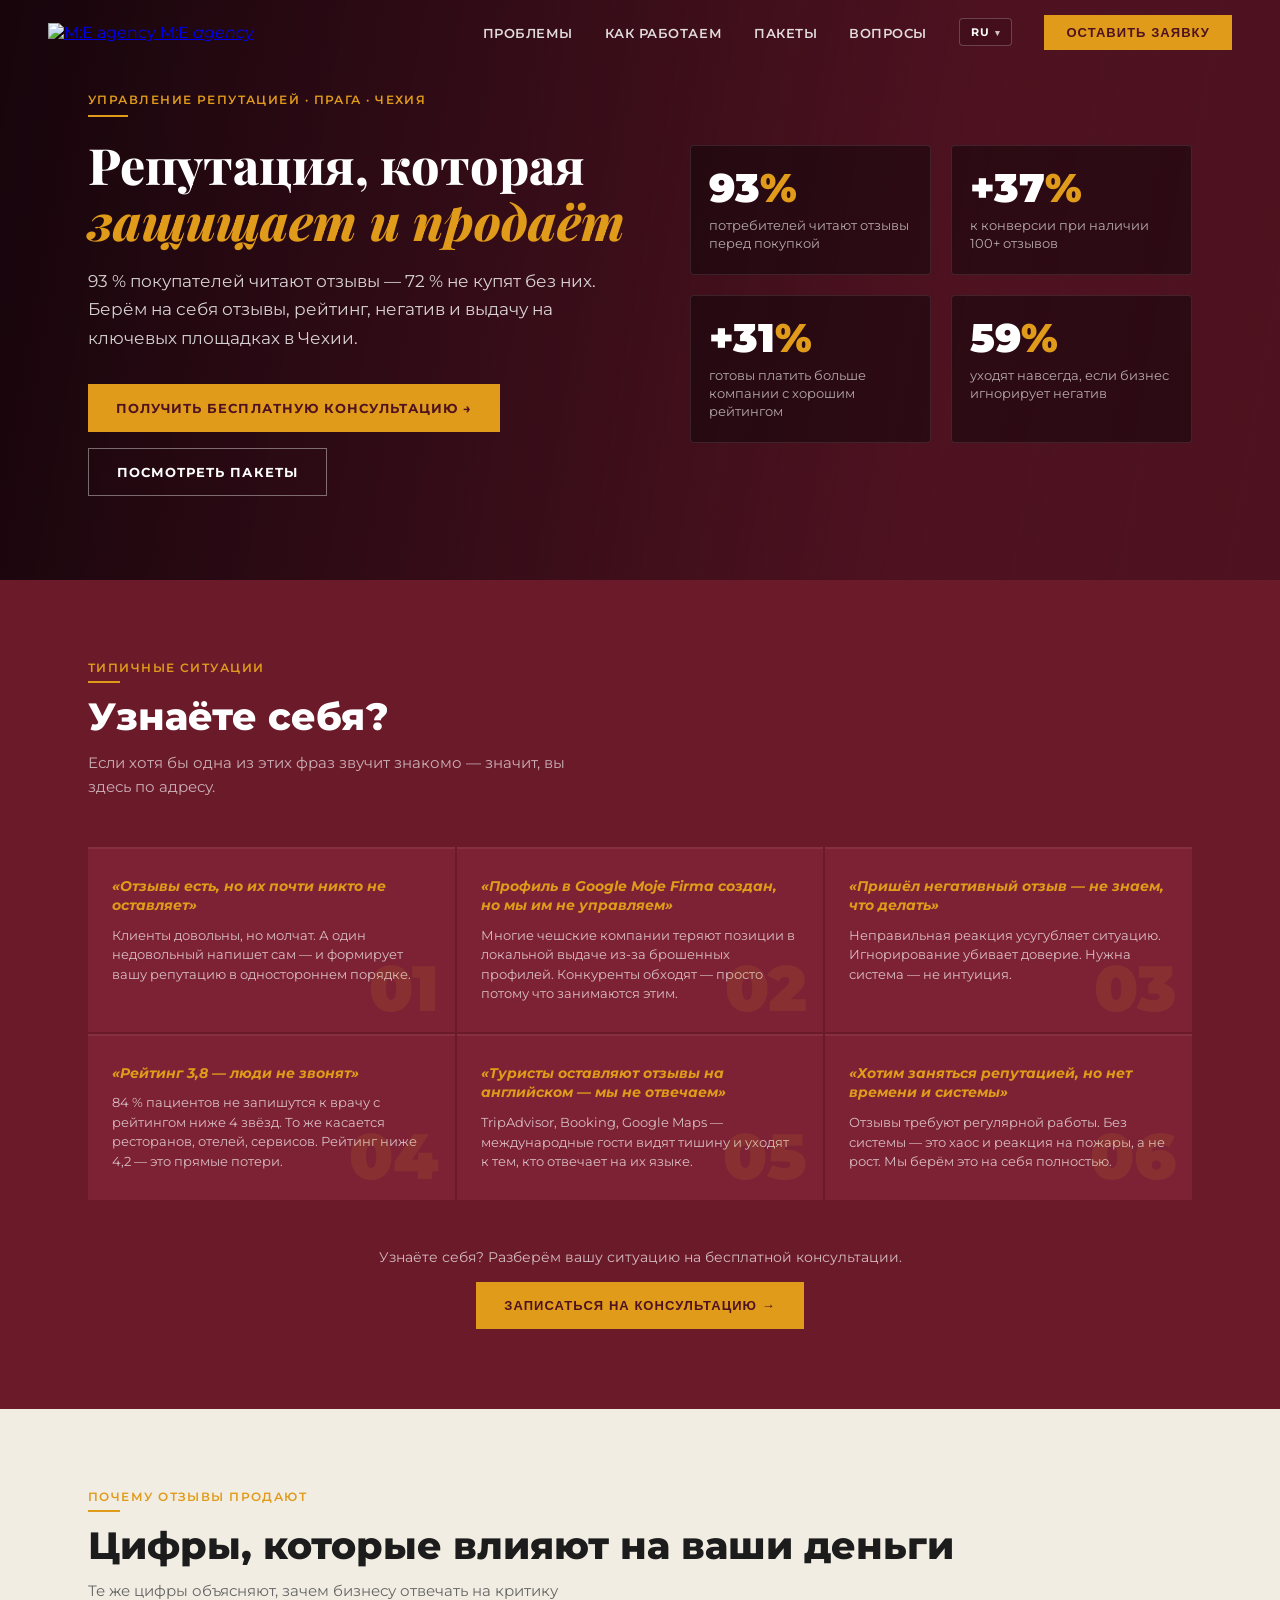
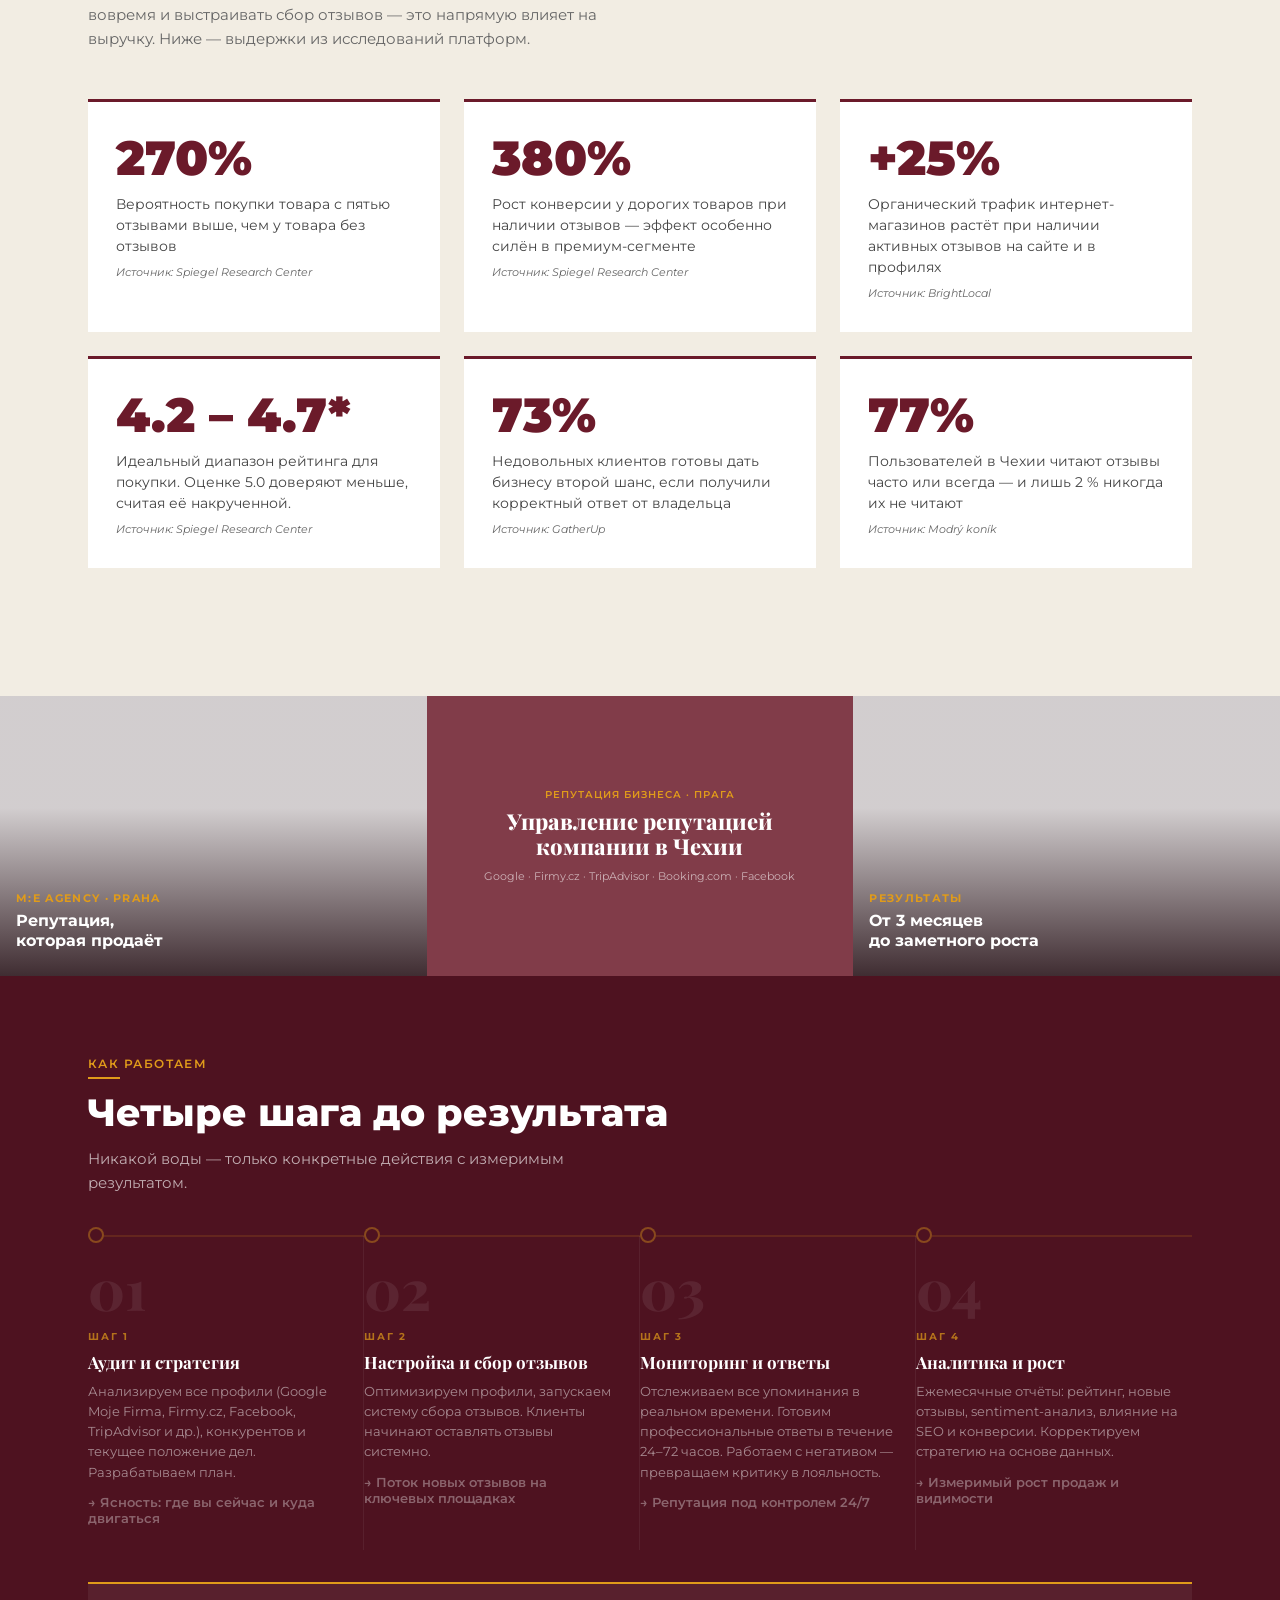
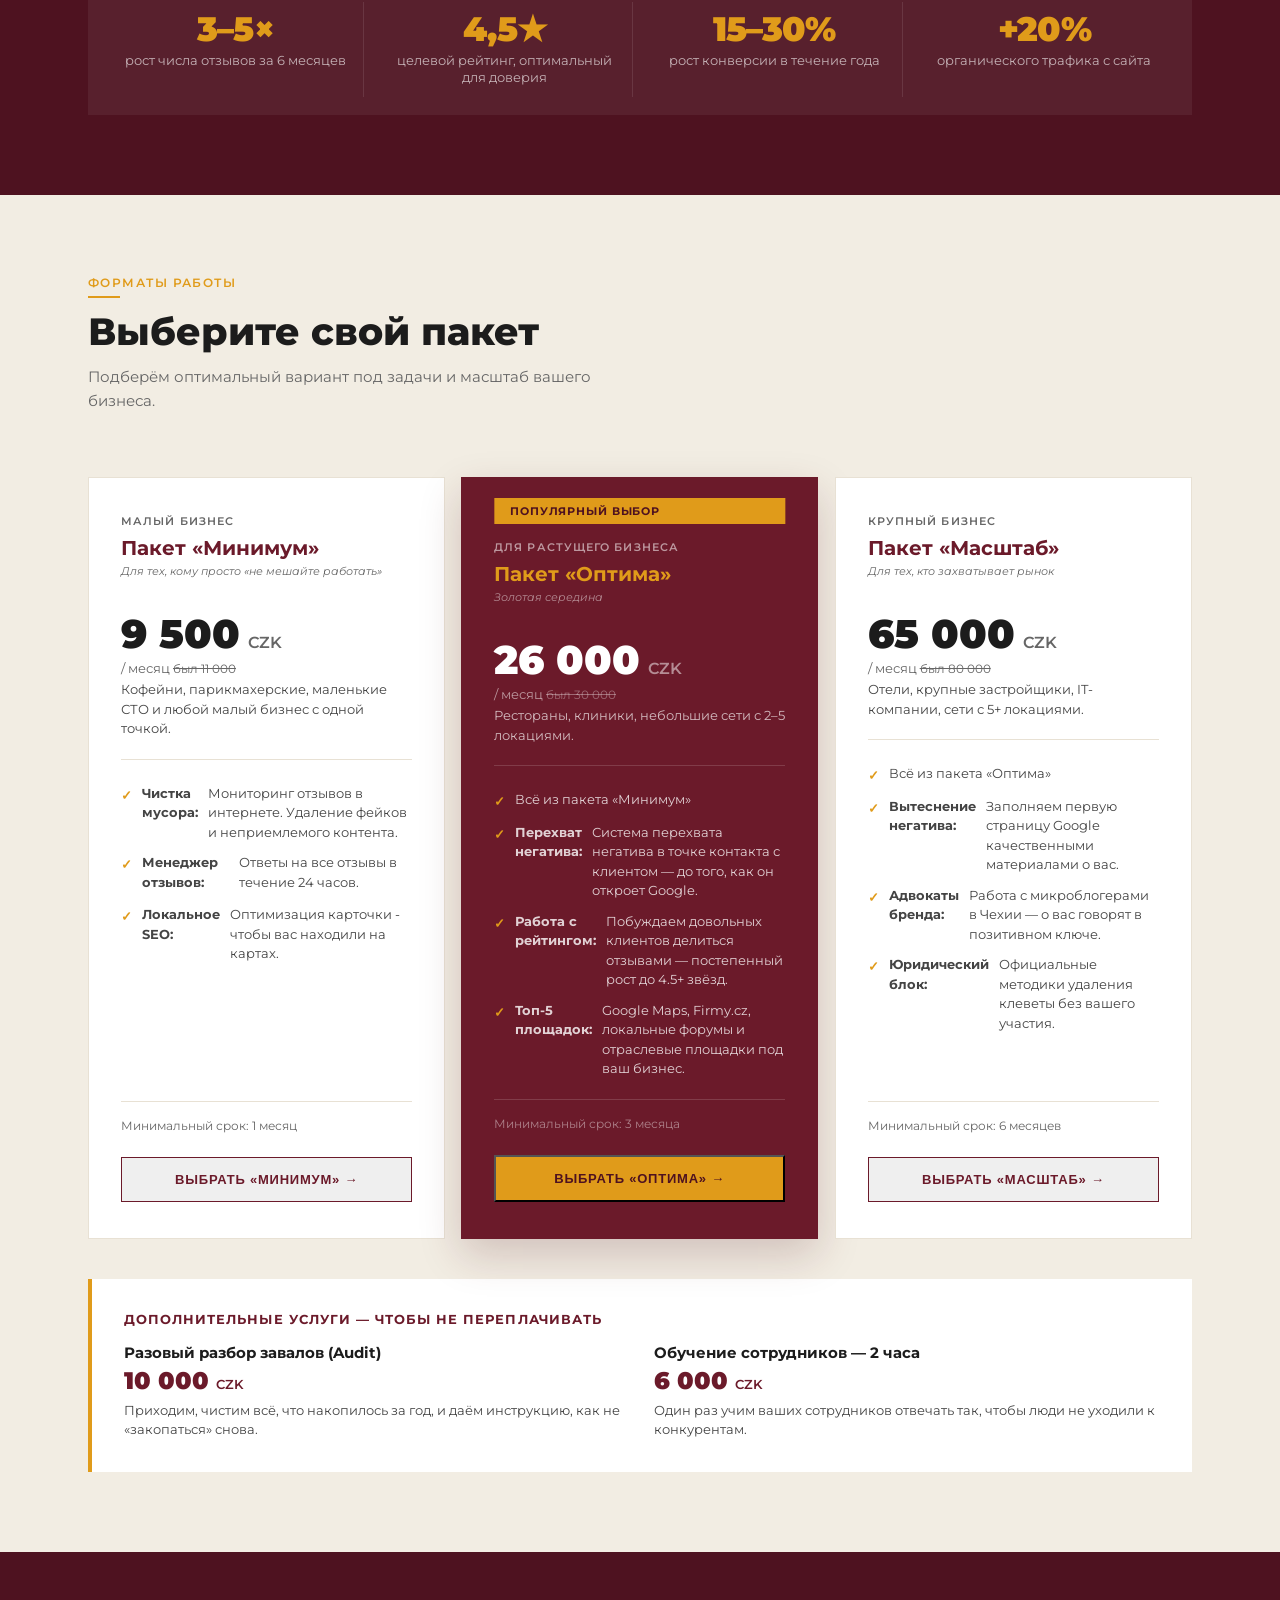
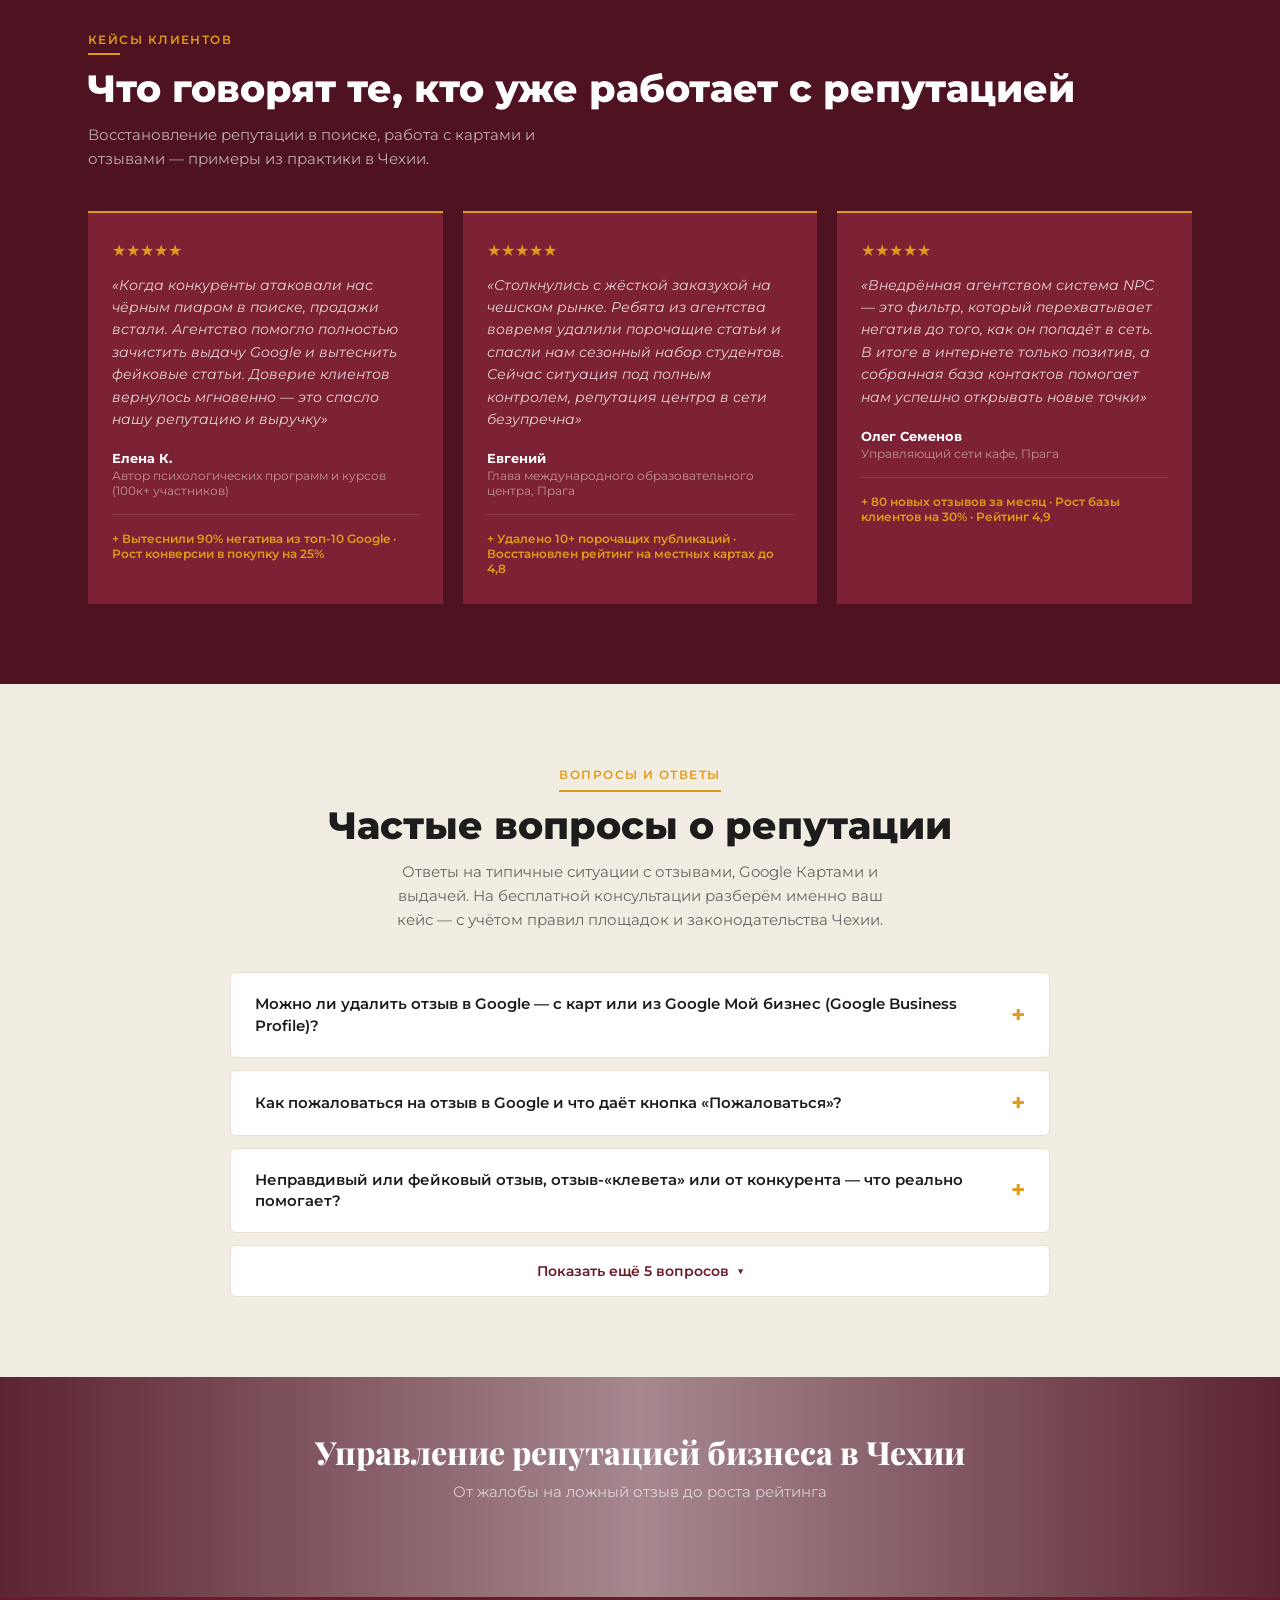
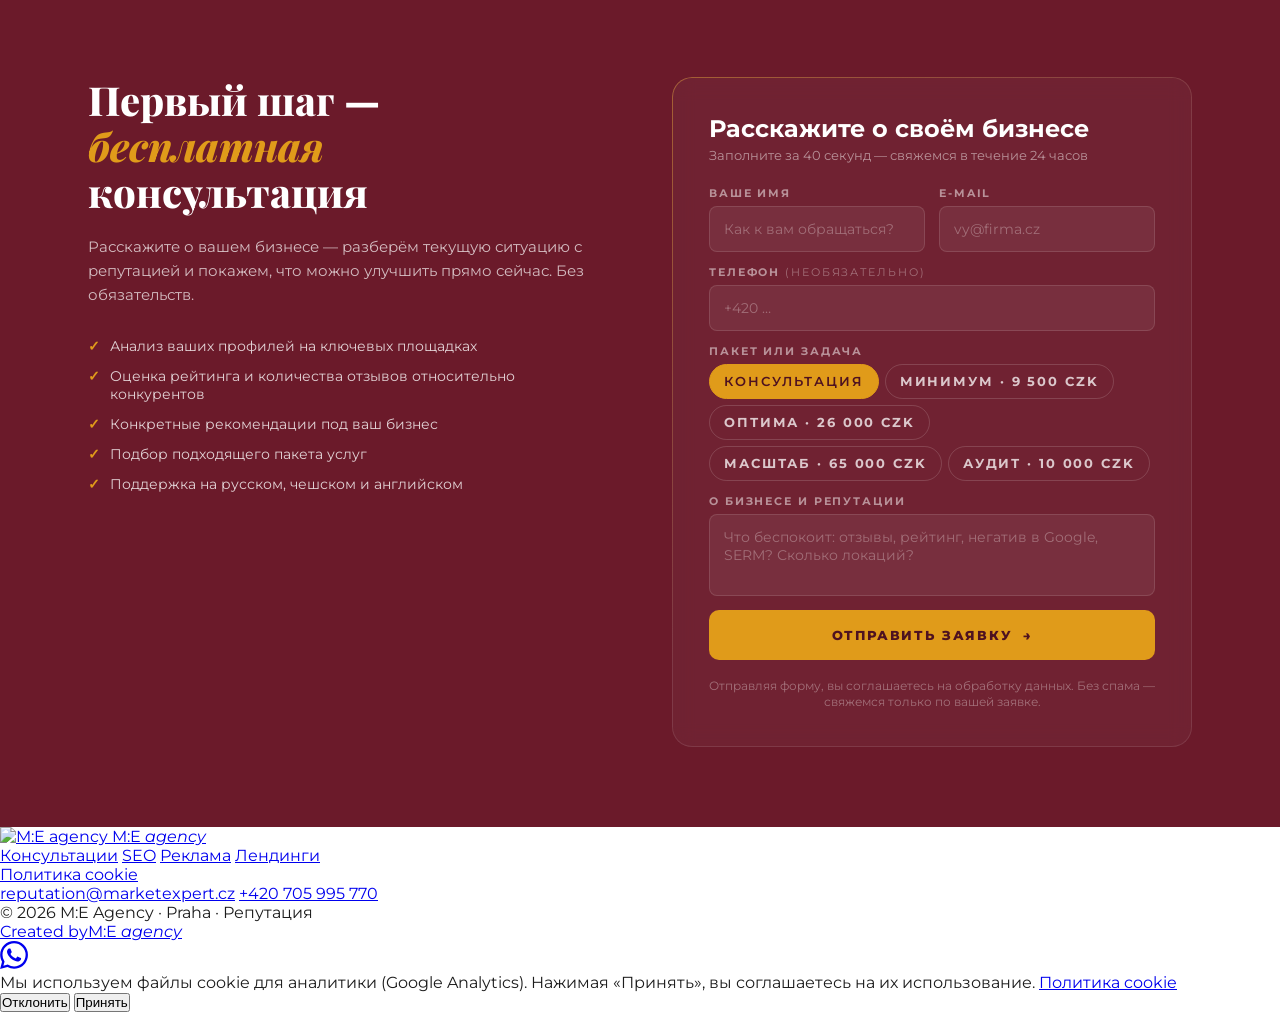
==== commit aac56ad8: "Add files via upload" ====
--- a/cz/index.html
+++ b/cz/index.html
@@ -1,2041 +1,2041 @@
-﻿<!DOCTYPE html>
-<html lang="cs">
-<head>
-<meta charset="UTF-8">
-<meta name="viewport" content="width=device-width, initial-scale=1.0">
-<title>Správa reputace v Praze a Česku — Google Mapy, recenze, SERM | M:E Agency</title>
-<meta name="description" content="Agentura pro správu reputace v Česku: Google Business Profile, práce s negativními recenzemi, růst hodnocení, čištění výsledků vyhledávání a internetová reputace značky. Lokální SEO Praha.">
-<meta name="robots" content="index, follow">
-<link rel="canonical" href="https://reputation.marketexpert.cz/cz/">
-<link rel="alternate" hreflang="ru" href="https://reputation.marketexpert.cz/">
-<link rel="alternate" hreflang="cs" href="https://reputation.marketexpert.cz/cz/">
-<link rel="alternate" hreflang="x-default" href="https://reputation.marketexpert.cz/cz/">
-<meta property="og:type" content="website">
-<meta property="og:site_name" content="M:E Agency">
-<meta property="og:locale" content="cs_CZ">
-<meta property="og:locale:alternate" content="ru_RU">
-<meta property="og:url" content="https://reputation.marketexpert.cz/cz/">
-<meta property="og:title" content="Správa reputace v Praze a Česku — Google Mapy, recenze, SERM | M:E Agency">
-<meta property="og:description" content="Agentura pro správu reputace v Česku: Google Business Profile, recenze, růst hodnocení, SERM. Praha a celé Česko.">
-<meta property="og:image" content="https://reputation.marketexpert.cz/logo.png">
-<meta name="twitter:card" content="summary_large_image">
-<meta name="twitter:title" content="Správa reputace v Praze a Česku — M:E Agency">
-<meta name="twitter:description" content="Google Mapy, recenze, negativní hodnocení, SERM. Agentura pro správu reputace v Praze a po celém Česku.">
-<meta name="twitter:image" content="https://reputation.marketexpert.cz/logo.png">
-<script type="application/ld+json">{"@context":"https://schema.org","@type":"ProfessionalService","name":"M:E Agency — Reputace","url":"https://reputation.marketexpert.cz/cz/","logo":"https://reputation.marketexpert.cz/logo.png","image":"https://reputation.marketexpert.cz/logo.png","description":"Správa reputace v Google Mapách a na internetu: recenze, negativní hodnocení, SERM. Praha a Česko.","email":"reputation@marketexpert.cz","telephone":"+420705995770","address":{"@type":"PostalAddress","addressLocality":"Praha","addressCountry":"CZ"},"areaServed":{"@type":"Country","name":"Czech Republic"},"priceRange":"CZK","inLanguage":"cs"}</script>
-<link rel="icon" href="logo.png" type="image/png" sizes="32x32">
-<link rel="apple-touch-icon" href="logo.png">
-<link rel="preconnect" href="https://fonts.googleapis.com">
-<link href="https://fonts.googleapis.com/css2?family=Montserrat:wght@400;500;600;700;800;900&family=Playfair+Display:ital,wght@0,700;0,800;1,700&family=Fraunces:ital,opsz,wght@0,9..144,500;0,9..144,600;1,9..144,500&family=DM+Sans:wght@400;500;600;700&family=Open+Sans:wght@400;600&display=swap" rel="stylesheet">
-<link rel="stylesheet" href="../footer.css">
-<link rel="stylesheet" href="../cookie.css">
-<link rel="stylesheet" href="../form-success.css">
-<link rel="stylesheet" href="../whatsapp-fab.css">
-<script>window.__GA4_MEASUREMENT_ID__ = 'G-SPKHXMCQGM'; window.__GA4_ADS_ID__ = 'AW-11432613975';</script>
-<style>
-  :root {
-    --burgundy: #6B1A2A;
-    --burgundy-dark: #4E1220;
-    --burgundy-card: #7D2235;
-    --burgundy-light: #8B2A3E;
-    --gold: #E09B1A;
-    --gold-dark: #C88A10;
-    --beige: #F2EDE3;
-    --beige-dark: #E8E1D4;
-    --white: #FFFFFF;
-    --text-dark: #1C1C1C;
-    --text-mid: #444444;
-    --text-light: #666666;
-    --green-tag: #2D6A4F;
-    --red-tag: #8B1A1A;
-  }
-
-  *, *::before, *::after { box-sizing: border-box; margin: 0; padding: 0; }
-
-  html { scroll-behavior: smooth; }
-
-  body {
-    font-family: 'Montserrat', sans-serif;
-    color: var(--text-dark);
-    background: var(--white);
-    overflow-x: hidden;
-  }
-
-  /* ====== NAV ====== */
-  nav {
-    position: fixed; top: 0; left: 0; right: 0; z-index: 100;
-    background: transparent;
-    transition: background 0.35s ease, box-shadow 0.35s ease, backdrop-filter 0.35s ease;
-    display: flex; align-items: center; justify-content: space-between;
-    padding: 0 48px; height: 64px;
-    gap: 16px;
-  }
-  nav.scrolled,
-  nav.nav-open {
-    background: rgba(78, 18, 32, 0.94);
-    backdrop-filter: blur(14px);
-    -webkit-backdrop-filter: blur(14px);
-    box-shadow: 0 6px 28px rgba(0, 0, 0, 0.28);
-  }
-  nav .nav-brand { flex-shrink: 0; margin-right: 12px; }
-  @media (min-width: 961px) {
-    nav .nav-links { margin-left: auto; flex-shrink: 0; }
-  }
-
-  .nav-toggle {
-    display: none;
-    flex-direction: column; justify-content: center; align-items: center;
-    gap: 5px; width: 44px; height: 44px; padding: 0; border: none;
-    background: transparent; cursor: pointer; flex-shrink: 0; border-radius: 6px;
-    transition: background .2s ease;
-  }
-  .nav-toggle:hover { background: rgba(255,255,255,.08); }
-  .nav-toggle-bar {
-    display: block; width: 22px; height: 2px; background: #fff;
-    border-radius: 1px; transition: transform .25s ease, opacity .25s ease;
-  }
-  nav.nav-open .nav-toggle-bar:nth-child(1) { transform: translateY(7px) rotate(45deg); }
-  nav.nav-open .nav-toggle-bar:nth-child(2) { opacity: 0; }
-  nav.nav-open .nav-toggle-bar:nth-child(3) { transform: translateY(-7px) rotate(-45deg); }
-
-  .nav-links {
-    display: flex; align-items: center; gap: 32px; list-style: none;
-  }
-  .nav-links li { list-style: none; }
-  .nav-links a {
-    color: rgba(255,255,255,0.85); text-decoration: none;
-    font-size: 13px; font-weight: 600; letter-spacing: 0.04em; text-transform: uppercase;
-    transition: color .2s;
-  }
-  .nav-links a:hover { color: var(--white); }
-
-  .btn-nav {
-    background: var(--gold); color: var(--burgundy-dark);
-    font-size: 13px; font-weight: 700; letter-spacing: 0.08em; text-transform: uppercase;
-    padding: 10px 22px; border: none; cursor: pointer; text-decoration: none;
-    transition: background .2s; white-space: nowrap;
-  }
-  .btn-nav:hover { background: var(--gold-dark); }
-
-  .lang-switch { position: relative; display: inline-block; }
-  .lang-switch__toggle {
-    display: inline-flex; align-items: center; gap: 5px;
-    font-family: inherit; font-size: 11px; font-weight: 700; letter-spacing: .08em; text-transform: uppercase;
-    padding: 6px 11px; border: 1px solid rgba(255,255,255,.22); border-radius: 4px;
-    background: rgba(0,0,0,.12); color: #fff; cursor: pointer;
-    transition: background .2s ease, border-color .2s ease;
-  }
-  .lang-switch__toggle:hover, .lang-switch.is-open .lang-switch__toggle {
-    background: rgba(255,255,255,.12); border-color: rgba(255,255,255,.35);
-  }
-  .lang-switch__chev { font-size: 9px; opacity: .75; line-height: 1; transition: transform .2s ease; }
-  .lang-switch.is-open .lang-switch__chev { transform: rotate(180deg); }
-  .lang-switch__menu {
-    position: absolute; top: calc(100% + 6px); right: 0; min-width: 120px;
-    background: var(--burgundy-dark); border: 1px solid rgba(255,255,255,.18); border-radius: 4px;
-    box-shadow: 0 8px 24px rgba(0,0,0,.28); opacity: 0; visibility: hidden; pointer-events: none;
-    transform: translateY(-4px); transition: opacity .18s ease, visibility .18s ease, transform .18s ease; z-index: 110;
-  }
-  .lang-switch.is-open .lang-switch__menu { opacity: 1; visibility: visible; pointer-events: auto; transform: none; }
-  .lang-switch__option {
-    display: block; padding: 10px 14px; font-size: 11px; font-weight: 700; letter-spacing: .08em; text-transform: uppercase;
-    color: rgba(255,255,255,.75); text-decoration: none !important; white-space: nowrap;
-    transition: background .15s ease, color .15s ease;
-  }
-  .lang-switch__option:hover, .lang-switch__option:focus { background: rgba(255,255,255,.1); color: #fff; text-decoration: none !important; }
-
-  /* ====== HERO ====== */
-  .hero {
-    position: relative; min-height: 580px;
-    background: var(--burgundy-dark);
-    display: flex; align-items: center;
-    overflow: hidden;
-    scroll-margin-top: 68px;
-  }
-  .hero-bg {
-    position: absolute; inset: 0;
-    background: linear-gradient(100deg, rgba(18,4,10,0.92) 0%, rgba(48,12,22,0.78) 42%, rgba(78,18,32,0.35) 72%, rgba(78,18,32,0.12) 100%);
-    z-index: 1;
-  }
-  .hero-bg-img {
-    position: absolute; inset: 0;
-    background-image: url('../управление репутацией в чехии.jpg');
-    background-size: cover; background-position: center 40%;
-    opacity: 0.55;
-    transform-origin: center center;
-    will-change: transform;
-  }
-  .hero-content {
-    position: relative; z-index: 2;
-    max-width: 1200px; margin: 0 auto; padding: 88px 48px 80px;
-    display: grid; grid-template-columns: 1.05fr 0.95fr; gap: 48px; align-items: center;
-    width: 100%;
-  }
-  .hero-label {
-    font-size: 12px; font-weight: 600; letter-spacing: 0.12em; text-transform: uppercase;
-    color: var(--gold); margin-bottom: 20px;
-  }
-  .hero-label::after {
-    content: ''; display: block; width: 40px; height: 2px;
-    background: var(--gold); margin-top: 8px;
-  }
-  .hero h1 {
-    font-family: 'Playfair Display', serif;
-    font-size: clamp(34px, 4.6vw, 50px); font-weight: 800; line-height: 1.12;
-    color: var(--white); margin-bottom: 18px;
-  }
-  .hero h1 em { font-style: italic; color: var(--gold); }
-  .hero-subtitle {
-    font-size: 17px; color: rgba(255,255,255,0.82); line-height: 1.65;
-    margin-bottom: 32px; max-width: 520px;
-  }
-  .hero-btns { display: flex; gap: 16px; flex-wrap: wrap; }
-  .btn-primary {
-    background: var(--gold); color: var(--burgundy-dark);
-    font-size: 13px; font-weight: 700; letter-spacing: 0.08em; text-transform: uppercase;
-    padding: 16px 28px; border: none; cursor: pointer; text-decoration: none;
-    transition: background .2s; display: inline-block;
-  }
-  .btn-primary:hover { background: var(--gold-dark); }
-  .btn-outline {
-    background: transparent; color: var(--white);
-    font-size: 13px; font-weight: 700; letter-spacing: 0.08em; text-transform: uppercase;
-    padding: 15px 28px; border: 1px solid rgba(255,255,255,0.4); cursor: pointer;
-    text-decoration: none; transition: border-color .2s, color .2s; display: inline-block;
-  }
-  .btn-outline:hover { border-color: var(--white); }
-
-  .hero-stats {
-    display: grid; grid-template-columns: 1fr 1fr; gap: 20px;
-  }
-  .hero-stat {
-    background: rgba(12, 4, 8, 0.5); border: 1px solid rgba(255,255,255,0.1);
-    backdrop-filter: blur(8px);
-    -webkit-backdrop-filter: blur(8px);
-    padding: 22px 18px; border-radius: 4px;
-  }
-  .hero-stat-num {
-    font-size: 40px; font-weight: 900; color: var(--white); line-height: 1;
-    margin-bottom: 8px;
-  }
-  .hero-stat-num span { color: var(--gold); }
-  .hero-stat-text { font-size: 13px; color: rgba(255,255,255,0.65); line-height: 1.4; }
-
-  /* ====== SECTION SHARED ====== */
-  section { width: 100%; }
-  .container { max-width: 1200px; margin: 0 auto; padding: 80px 48px; }
-  .section-label {
-    font-size: 12px; font-weight: 600; letter-spacing: 0.12em; text-transform: uppercase;
-    color: var(--gold); margin-bottom: 12px;
-  }
-  .section-label::after {
-    content: ''; display: block; width: 32px; height: 2px;
-    background: var(--gold); margin-top: 6px;
-  }
-  .section-title {
-    font-size: 38px; font-weight: 800; color: var(--text-dark);
-    line-height: 1.15; margin-bottom: 12px;
-  }
-  .section-title-white { color: var(--white); }
-  .section-sub {
-    font-size: 15px; color: var(--text-light); max-width: 520px;
-    line-height: 1.6; margin-bottom: 48px;
-  }
-  .section-sub-white { color: rgba(255,255,255,0.65); }
-
-  /* ====== PROBLEMS (dark) ====== */
-  .problems { background: var(--burgundy); }
-  .problems .section-title { color: var(--white); }
-  .problems .section-label { color: var(--gold); }
-  .problems .section-sub { color: rgba(255,255,255,0.65); }
-
-  .problems-grid {
-    display: grid; grid-template-columns: repeat(3, 1fr); gap: 2px;
-  }
-  .problem-card {
-    background: var(--burgundy-card); padding: 28px 24px;
-    border-top: 2px solid rgba(255,255,255,0.06);
-    transition: background .2s;
-  }
-  .problem-card:hover { background: var(--burgundy-light); }
-  .problem-card-title {
-    font-size: 14px; font-weight: 700; color: var(--gold);
-    line-height: 1.4; margin-bottom: 10px;
-    font-style: italic;
-  }
-  .problem-card-text {
-    font-size: 13px; color: rgba(255,255,255,0.7); line-height: 1.5;
-  }
-  .problems-cta { margin-top: 48px; text-align: center; }
-  .problems-cta p { color: rgba(255,255,255,0.7); font-size: 14px; margin-bottom: 16px; }
-
-  /* ====== STATS (beige) ====== */
-  .stats-section { background: var(--beige); }
-  .stats-grid {
-    display: grid; grid-template-columns: repeat(3, 1fr); gap: 24px;
-    margin-bottom: 48px;
-  }
-  .stat-card {
-    background: var(--white); padding: 32px 28px;
-    border-top: 3px solid var(--burgundy);
-  }
-  .stat-card-num {
-    font-size: 48px; font-weight: 900; color: var(--burgundy); line-height: 1;
-    margin-bottom: 12px;
-  }
-  .stat-card-text { font-size: 14px; color: var(--text-mid); line-height: 1.5; }
-  .stat-card-source {
-    font-size: 11px; color: var(--text-light); margin-top: 8px; font-style: italic;
-  }
-
-  /* ====== HOW WE WORK — timeline ====== */
-  .how {
-    background: var(--burgundy-dark);
-    position: relative;
-    overflow: hidden;
-  }
-  .how .section-label { color: var(--gold); }
-  .how .section-title { color: var(--white); }
-  .how .section-sub { color: rgba(255,255,255,0.65); }
-
-  .process-track { position: relative; }
-  .process-line {
-    position: relative;
-    height: 2px;
-    background: rgba(224, 155, 26, 0.15);
-    margin: 40px 0 -1px;
-  }
-  .process-line-fill {
-    position: absolute;
-    top: 0; left: 0; height: 100%;
-    background: var(--gold);
-    width: 0;
-    transition: width 0.1s linear;
-    box-shadow: 0 0 12px var(--gold);
-  }
-  .process-steps {
-    display: grid;
-    grid-template-columns: repeat(4, 1fr);
-    gap: 0;
-  }
-  .process-step {
-    padding: 24px 20px 24px 0;
-    border-right: 1px solid rgba(255, 255, 255, 0.06);
-    position: relative;
-  }
-  .process-step:last-child { border-right: none; padding-right: 0; }
-  .process-step::before {
-    content: '';
-    position: absolute;
-    top: -9px; left: 0;
-    width: 16px; height: 16px;
-    border-radius: 50%;
-    background: var(--burgundy-dark);
-    border: 2px solid rgba(224, 155, 26, 0.4);
-    transition: all 0.3s ease;
-  }
-  .process-step.is-active::before {
-    background: var(--gold);
-    border-color: var(--gold);
-    box-shadow: 0 0 0 6px rgba(224, 155, 26, 0.2);
-    transform: scale(1.2);
-  }
-  .step-indicator {
-    font-family: 'Playfair Display', serif;
-    font-size: 56px; font-weight: 800;
-    color: rgba(255, 255, 255, 0.08);
-    line-height: 1;
-    margin-bottom: 14px;
-    transition: color 0.4s ease;
-  }
-  .process-step.is-active .step-indicator { color: var(--gold); }
-  .process-step .step-meta {
-    font-size: 10px; font-weight: 700; letter-spacing: 0.18em;
-    text-transform: uppercase;
-    color: rgba(224, 155, 26, 0.7);
-    margin-bottom: 8px;
-  }
-  .process-step .step-title {
-    font-family: 'Playfair Display', serif;
-    font-weight: 700;
-    font-size: 17px;
-    color: #fff;
-    margin-bottom: 8px;
-  }
-  .process-step .step-desc {
-    font-size: 13px;
-    color: rgba(255, 255, 255, 0.5);
-    line-height: 1.55;
-    margin-bottom: 12px;
-  }
-  .process-step .step-result {
-    font-size: 13px;
-    font-weight: 600;
-    color: rgba(255, 255, 255, 0.35);
-    transition: color 0.4s ease;
-  }
-  .process-step.is-active .step-result { color: var(--gold); }
-
-  .how-metrics {
-    margin-top: 32px;
-    background: rgba(255, 255, 255, 0.06);
-    border-top: 2px solid var(--gold);
-    padding: 18px 20px;
-    display: grid;
-    grid-template-columns: repeat(4, minmax(0, 1fr));
-    gap: 14px;
-  }
-  .how-metric {
-    text-align: center;
-    padding: 10px 8px;
-    border-right: 1px solid rgba(255,255,255,0.1);
-  }
-  .how-metric:last-child { border-right: none; }
-  .how-metric-num {
-    font-size: 34px;
-    font-weight: 900;
-    color: var(--gold);
-    line-height: 1;
-    letter-spacing: -0.02em;
-  }
-  .how-metric-text {
-    font-size: 13px;
-    color: rgba(255,255,255,0.65);
-    margin-top: 6px;
-    line-height: 1.35;
-  }
-
-  @media (max-width: 980px) {
-    .process-steps { grid-template-columns: 1fr; gap: 20px; }
-    .process-line { display: none; }
-    .process-step {
-      border-right: none;
-      padding: 0 0 20px;
-      border-bottom: 1px solid rgba(255,255,255,0.06);
-    }
-    .process-step::before { display: none; }
-    .process-step:last-child { border-bottom: none; padding-bottom: 0; }
-    .how-metrics { grid-template-columns: repeat(2, minmax(0, 1fr)); }
-    .how-metric { border-right: none; border-top: 1px solid rgba(255,255,255,0.1); }
-    .how-metric:nth-child(1), .how-metric:nth-child(2) { border-top: none; }
-  }
-  @media (max-width: 560px) {
-    .how-metrics { grid-template-columns: 1fr; }
-    .how-metric { border-top: 1px solid rgba(255,255,255,0.1); }
-    .how-metric:first-child { border-top: none; }
-  }
-
-  /* ====== PACKAGES (beige) ====== */
-  .packages { background: var(--beige); }
-  .packages-note {
-    font-size: 13px; color: var(--text-light); margin-top: -32px; margin-bottom: 48px;
-  }
-
-  .packages-grid {
-    display: grid; grid-template-columns: repeat(3, 1fr); gap: 16px;
-    align-items: stretch; padding-top: 16px;
-  }
-  .pkg-card {
-    background: var(--white); padding: 36px 32px;
-    position: relative; border: 1px solid var(--beige-dark);
-    display: flex; flex-direction: column; height: 100%; min-height: 0;
-  }
-  .pkg-card.featured {
-    background: var(--burgundy); border-color: var(--burgundy);
-  }
-  .pkg-badge {
-    position: absolute; top: -16px; left: 50%; transform: translateX(-50%);
-    background: var(--gold); color: var(--burgundy-dark);
-    font-size: 11px; font-weight: 700; letter-spacing: 0.08em; text-transform: uppercase;
-    padding: 6px 16px; white-space: nowrap;
-  }
-  .pkg-type {
-    font-size: 11px; font-weight: 600; letter-spacing: 0.1em; text-transform: uppercase;
-    color: var(--text-light); margin-bottom: 8px;
-  }
-  .pkg-card.featured .pkg-type { color: rgba(255,255,255,0.55); }
-  .pkg-name {
-    font-size: 20px; font-weight: 700; color: var(--burgundy); margin-bottom: 4px;
-  }
-  .pkg-card.featured .pkg-name { color: var(--gold); }
-  .pkg-price {
-    font-size: 40px; font-weight: 900; color: var(--text-dark);
-    line-height: 1; margin: 16px 0 4px;
-  }
-  .pkg-card.featured .pkg-price { color: var(--white); }
-  .pkg-price-sub {
-    font-size: 13px; color: var(--text-light); margin-bottom: 4px;
-  }
-  .pkg-card.featured .pkg-price-sub { color: rgba(255,255,255,0.55); }
-  .pkg-who {
-    font-size: 13px; color: var(--text-mid); margin-bottom: 24px;
-    padding-bottom: 20px; border-bottom: 1px solid var(--beige-dark);
-    line-height: 1.5;
-  }
-  .pkg-card.featured .pkg-who {
-    color: rgba(255,255,255,0.7); border-bottom-color: rgba(255,255,255,0.15);
-  }
-  .pkg-features { list-style: none; flex: 1; display: flex; flex-direction: column; gap: 11px; }
-  .pkg-features li {
-    font-size: 13px; color: var(--text-mid); padding: 0;
-    display: flex; align-items: flex-start; gap: 10px; line-height: 1.5;
-  }
-  .pkg-card.featured .pkg-features li { color: rgba(255,255,255,0.8); }
-  .pkg-features li strong {
-    display: block; font-weight: 700; margin-bottom: 2px;
-  }
-  .pkg-features li::before {
-    content: '✓'; color: var(--gold); font-weight: 700; flex-shrink: 0; margin-top: 2px;
-  }
-  .pkg-setup {
-    font-size: 12px; color: var(--text-light); margin-top: 20px;
-    padding-top: 16px; border-top: 1px solid var(--beige-dark);
-  }
-  .pkg-card.featured .pkg-setup {
-    color: rgba(255,255,255,0.45); border-top-color: rgba(255,255,255,0.15);
-  }
-  .pkg-cta {
-    margin-top: 24px;
-    display: block; text-align: center; text-decoration: none;
-    font-size: 13px; font-weight: 700; letter-spacing: 0.06em; text-transform: uppercase;
-    padding: 14px; transition: .2s;
-  }
-  .pkg-cta-light {
-    border: 1px solid var(--burgundy); color: var(--burgundy);
-  }
-  .pkg-cta-light:hover { background: var(--burgundy); color: var(--white); }
-  .pkg-cta-gold {
-    background: var(--gold); color: var(--burgundy-dark);
-  }
-  .pkg-cta-gold:hover { background: var(--gold-dark); }
-
-  .packages-grid .pkg-card.pkg-anim-item {
-    overflow: hidden;
-    transition: transform .45s cubic-bezier(.22,1,.36,1), box-shadow .45s ease, border-color .35s ease;
-  }
-  .packages-grid .pkg-card.pkg-anim-item::before {
-    content: ''; position: absolute; inset: 0;
-    background: linear-gradient(135deg, rgba(224,155,26,.14) 0%, rgba(255,255,255,.05) 42%, transparent 72%);
-    opacity: 0; transition: opacity .4s ease; pointer-events: none; z-index: 0;
-  }
-  .packages-grid .pkg-card.pkg-anim-item::after {
-    content: ''; position: absolute; top: 0; left: 0; right: 0; height: 3px;
-    background: linear-gradient(90deg, transparent, var(--gold), transparent);
-    opacity: 0; transform: scaleX(0);
-    transition: opacity .35s ease, transform .45s cubic-bezier(.22,1,.36,1); z-index: 1;
-  }
-  .packages-grid .pkg-card.pkg-anim-item:hover::before { opacity: 1; }
-  .packages-grid .pkg-card.pkg-anim-item:hover::after { opacity: 1; transform: scaleX(1); }
-  .packages-grid .pkg-card.pkg-anim-item:hover {
-    transform: translateY(-10px) scale(1.03);
-    box-shadow: 0 22px 50px rgba(107,26,42,.12), 0 0 0 1px rgba(224,155,26,.22);
-    border-color: rgba(224,155,26,.42); z-index: 2;
-  }
-  .packages-grid .pkg-card.pkg-anim-item.featured { box-shadow: 0 16px 40px rgba(78,18,32,.2); }
-  .packages-grid .pkg-card.pkg-anim-item.featured:hover {
-    transform: translateY(-12px) scale(1.04);
-    box-shadow: 0 28px 60px rgba(78,18,32,.28), 0 0 28px rgba(224,155,26,.12);
-    border-color: var(--gold);
-  }
-  .packages-grid .pkg-card.pkg-anim-item > * { position: relative; z-index: 1; }
-  .packages-grid.packages-js .pkg-card.pkg-anim-item { opacity: 0; transform: translateY(40px); }
-  .packages-grid.packages-js.is-visible .pkg-card.pkg-anim-item { animation: pkgCardIn .75s cubic-bezier(.22,1,.36,1) both; }
-  .packages-grid.packages-js.is-visible .pkg-card.pkg-anim-item:nth-child(1) { animation-delay: .08s; }
-  .packages-grid.packages-js.is-visible .pkg-card.pkg-anim-item:nth-child(2) { animation-delay: .2s; }
-  .packages-grid.packages-js.is-visible .pkg-card.pkg-anim-item:nth-child(3) { animation-delay: .32s; }
-  .packages-grid.packages-js.is-visible .pkg-card.pkg-anim-item.featured { animation-name: pkgCardInHot; }
-  @keyframes pkgCardIn {
-    from { opacity: 0; transform: translateY(40px); }
-    to { opacity: 1; transform: none; }
-  }
-  @keyframes pkgCardInHot {
-    from { opacity: 0; transform: translateY(40px) scale(.98); }
-    to { opacity: 1; transform: none; }
-  }
-  @media (prefers-reduced-motion: reduce) {
-    .packages-grid .pkg-card.pkg-anim-item:hover { transform: none; }
-    .packages-grid.packages-js .pkg-card.pkg-anim-item { opacity: 1; transform: none; animation: none; }
-  }
-
-  /* ====== REVIEWS / КЕЙСЫ (dark) ====== */
-  .reviews-section { background: var(--burgundy-dark); }
-  .reviews-section .section-title { color: var(--white); }
-  .reviews-grid {
-    display: grid; grid-template-columns: repeat(3, 1fr); gap: 20px;
-  }
-  .review-card {
-    background: var(--burgundy-card); padding: 28px 24px;
-    border-top: 2px solid var(--gold);
-  }
-  .review-stars { color: var(--gold); font-size: 16px; margin-bottom: 14px; }
-  .review-text {
-    font-size: 14px; color: rgba(255,255,255,0.8); line-height: 1.6;
-    font-style: italic; margin-bottom: 20px;
-  }
-  .review-author {
-    font-size: 13px; font-weight: 700; color: var(--white); margin-bottom: 2px;
-  }
-  .review-role { font-size: 12px; color: rgba(255,255,255,0.5); }
-  .review-result {
-    margin-top: 16px; padding-top: 16px;
-    border-top: 1px solid rgba(255,255,255,0.12);
-    font-size: 12px; color: var(--gold); font-weight: 600;
-  }
-
-  /* ====== RESULTS TABLE (beige) ====== */
-  .results-section { background: var(--beige); }
-  .results-table { width: 100%; border-collapse: collapse; }
-  .results-table th {
-    text-align: left; font-size: 12px; font-weight: 600;
-    letter-spacing: 0.08em; text-transform: uppercase;
-    color: var(--text-light); padding: 12px 16px;
-    background: var(--beige-dark);
-  }
-  .results-table td {
-    padding: 16px; font-size: 14px; color: var(--text-mid);
-    border-bottom: 1px solid var(--beige-dark); vertical-align: top;
-  }
-  .results-table td:first-child { font-weight: 700; color: var(--text-dark); }
-  .results-table td:nth-child(2) { font-weight: 700; color: var(--burgundy); }
-  .results-table tr:hover td { background: rgba(255,255,255,0.6); }
-
-  /* ====== CTA FORM ====== */
-  .cta-section { background: var(--burgundy); }
-  .cta-inner {
-    display: grid; grid-template-columns: 1fr 1fr; gap: 64px; align-items: start;
-  }
-  .cta-text h2 {
-    font-family: 'Playfair Display', serif;
-    font-size: 40px; font-weight: 800; color: var(--white);
-    line-height: 1.15; margin-bottom: 20px;
-  }
-  .cta-text h2 em { font-style: italic; color: var(--gold); }
-  .cta-text p { font-size: 15px; color: rgba(255,255,255,0.7); line-height: 1.6; }
-  .cta-checklist { list-style: none; margin-top: 24px; }
-  .cta-checklist li {
-    font-size: 14px; color: rgba(255,255,255,0.8); padding: 6px 0;
-    display: flex; gap: 10px; align-items: flex-start;
-  }
-  .cta-checklist li::before {
-    content: '✓'; color: var(--gold); font-weight: 700; flex-shrink: 0;
-  }
-
-  .form-box {
-    background: rgba(255,255,255,.04);
-    border: 1px solid rgba(255,255,255,.1);
-    border-radius: 20px;
-    padding: 36px;
-    backdrop-filter: blur(10px);
-    -webkit-backdrop-filter: blur(10px);
-    position: relative;
-    z-index: 3;
-  }
-  .form-box::before {
-    content: '';
-    position: absolute;
-    inset: -1px;
-    border-radius: 20px;
-    padding: 1px;
-    background: linear-gradient(135deg, rgba(224,155,26,.4), transparent 50%);
-    -webkit-mask: linear-gradient(#fff 0 0) content-box, linear-gradient(#fff 0 0);
-    -webkit-mask-composite: xor;
-    mask-composite: exclude;
-    pointer-events: none;
-  }
-  .form-head { margin-bottom: 24px; }
-  .form-head h3 {
-    font-family: 'Montserrat', sans-serif;
-    font-size: 24px;
-    font-weight: 700;
-    color: #fff;
-  }
-  .form-head p { font-size: 13px; color: rgba(255,255,255,.5); margin-top: 4px; }
-  .form-grid {
-    display: grid;
-    grid-template-columns: 1fr 1fr;
-    gap: 14px;
-  }
-  .form-grid .field {
-    display: flex;
-    flex-direction: column;
-    gap: 6px;
-    min-width: 0;
-    margin-bottom: 0;
-  }
-  .field-full { grid-column: 1 / -1; }
-  .form-grid .field label {
-    font-size: 10.5px;
-    font-weight: 700;
-    letter-spacing: .18em;
-    text-transform: uppercase;
-    color: rgba(255,255,255,.5);
-    margin-bottom: 0;
-  }
-  .form-grid .field input,
-  .form-grid .field textarea {
-    background: rgba(255,255,255,.06);
-    border: 1px solid rgba(255,255,255,.12);
-    border-radius: 8px;
-    padding: 13px 14px;
-    font-size: 14px;
-    color: #fff;
-    font-family: 'Montserrat', sans-serif;
-    outline: none;
-    transition: border-color .2s, background .2s, box-shadow .2s;
-    resize: none;
-    min-width: 0;
-    max-width: 100%;
-    width: 100%;
-  }
-  .form-grid .field input::placeholder,
-  .form-grid .field textarea::placeholder { color: rgba(255,255,255,.3); }
-  .form-grid .field input:focus,
-  .form-grid .field textarea:focus {
-    border-color: var(--gold);
-    background: rgba(255,255,255,.1);
-    box-shadow: 0 0 0 4px rgba(224,155,26,.12);
-  }
-  .pkg-picker { display: flex; flex-wrap: wrap; gap: 6px; }
-  .pkg-opt { position: relative; cursor: pointer; }
-  .pkg-opt input { position: absolute; opacity: 0; pointer-events: none; }
-  .pkg-opt span {
-    display: inline-block;
-    padding: 9px 14px;
-    border: 1px solid rgba(255,255,255,.15);
-    border-radius: 20px;
-    font-size: 12.5px;
-    color: rgba(255,255,255,.75);
-    transition: all .2s;
-  }
-  .pkg-opt:hover span { border-color: rgba(224,155,26,.6); color: #fff; }
-  .pkg-opt input:checked + span {
-    background: var(--gold);
-    border-color: var(--gold);
-    color: var(--burgundy-dark);
-    font-weight: 600;
-  }
-  .form-submit {
-    grid-column: 1 / -1;
-    background: var(--gold);
-    color: var(--burgundy-dark);
-    font-weight: 800;
-    font-size: 13px;
-    letter-spacing: .14em;
-    text-transform: uppercase;
-    padding: 17px;
-    border: none;
-    border-radius: 10px;
-    cursor: pointer;
-    display: flex;
-    align-items: center;
-    justify-content: center;
-    gap: 10px;
-    transition: all .2s;
-    font-family: 'Montserrat', sans-serif;
-    width: 100%;
-  }
-  .form-submit:hover {
-    background: var(--gold-dark);
-    box-shadow: 0 10px 30px rgba(224,155,26,.3);
-  }
-  .form-submit .arrow { transition: transform .2s; }
-  .form-submit:hover .arrow { transform: translateX(4px); }
-  .form-submit.is-submitted {
-    background: #1f8a50;
-    color: #fff;
-    cursor: default;
-    box-shadow: none;
-  }
-  .form-submit.is-submitted:hover { background: #1f8a50; box-shadow: none; }
-  .form-grid .form-note {
-    grid-column: 1 / -1;
-    font-size: 11.5px;
-    color: rgba(255,255,255,.35);
-    text-align: center;
-    margin-top: 4px;
-    line-height: 1.4;
-  }
-  .form-modal {
-    position: fixed;
-    inset: 0;
-    z-index: 10001;
-    display: flex;
-    align-items: center;
-    justify-content: center;
-    padding: 20px;
-    opacity: 0;
-    visibility: hidden;
-    pointer-events: none;
-    transition: opacity .22s ease, visibility .22s ease;
-  }
-  .form-modal.is-open { opacity: 1; visibility: visible; pointer-events: auto; }
-  .form-modal-overlay {
-    position: absolute;
-    inset: 0;
-    background: rgba(0,0,0,.72);
-    backdrop-filter: blur(5px);
-    -webkit-backdrop-filter: blur(5px);
-  }
-  .form-modal-panel {
-    position: relative;
-    z-index: 1;
-    width: 100%;
-    max-width: 580px;
-    max-height: min(92vh, 860px);
-    overflow-y: auto;
-    background: var(--burgundy-dark);
-    border-radius: 18px;
-    padding: 28px 24px 24px;
-    border: 1px solid rgba(224,155,26,.22);
-    box-shadow: 0 24px 64px rgba(0,0,0,.45);
-    animation: formModalIn .24s ease;
-  }
-  @keyframes formModalIn {
-    from { opacity: 0; transform: translateY(-14px) scale(.98); }
-    to { opacity: 1; transform: none; }
-  }
-  .form-modal-x {
-    position: absolute;
-    top: 10px;
-    right: 12px;
-    width: 36px;
-    height: 36px;
-    border: none;
-    background: rgba(255,255,255,.08);
-    color: rgba(255,255,255,.7);
-    font-size: 24px;
-    line-height: 1;
-    border-radius: 8px;
-    cursor: pointer;
-    transition: background .2s, color .2s;
-  }
-  .form-modal-x:hover { background: rgba(255,255,255,.14); color: #fff; }
-  .form-modal-body .form-box {
-    padding: 0;
-    border: none;
-    background: transparent;
-    backdrop-filter: none;
-    -webkit-backdrop-filter: none;
-  }
-  .form-modal-body .form-box::before { display: none; }
-  html.form-modal-open { overflow: hidden; }
-  .sr-only {
-    position: absolute;
-    width: 1px;
-    height: 1px;
-    padding: 0;
-    margin: -1px;
-    overflow: hidden;
-    clip: rect(0,0,0,0);
-    border: 0;
-  }
-
-  /* ====== ANIMATIONS ====== */
-  @keyframes fadeUp {
-    from { opacity: 0; transform: translateY(24px); }
-    to { opacity: 1; transform: translateY(0); }
-  }
-  .hero-content > * {
-    animation: fadeUp .6s ease forwards;
-    opacity: 0;
-  }
-  .hero-content > *:nth-child(1) { animation-delay: .1s; }
-  .hero-content > *:nth-child(2) { animation-delay: .25s; }
-
-  /* ====== PARALLAX HERO ====== */
-  .hero-bg-img {
-    will-change: transform;
-    transition: transform 0.05s linear;
-  }
-  .hero-left-panel {
-    position: relative;
-    max-width: 560px;
-  }
-
-  /* ====== PROBLEMS CARDS: neon border glow effect ====== */
-  .problem-card {
-    position: relative;
-    overflow: hidden;
-    transition: transform 0.3s ease, background 0.3s ease;
-  }
-  .problem-card::before {
-    content: '';
-    position: absolute;
-    inset: 0;
-    border: 1px solid transparent;
-    transition: border-color 0.3s ease;
-    pointer-events: none;
-  }
-  .problem-card::after {
-    content: '';
-    position: absolute;
-    bottom: 0; left: 0; right: 0;
-    height: 2px;
-    background: linear-gradient(90deg, var(--gold), transparent);
-    transform: scaleX(0);
-    transform-origin: left;
-    transition: transform 0.4s ease;
-  }
-  .problem-card:hover {
-    transform: translateY(-3px);
-    background: rgba(100, 20, 40, 0.95);
-  }
-  .problem-card:hover::before {
-    border-color: rgba(224,155,26,0.35);
-  }
-  .problem-card:hover::after {
-    transform: scaleX(1);
-  }
-  .problem-card:hover .problem-card-title {
-    color: #f0b840;
-  }
-  .problem-card-num {
-    font-size: 64px;
-    font-weight: 900;
-    color: rgba(224,155,26,0.12);
-    line-height: 1;
-    position: absolute;
-    bottom: 12px; right: 16px;
-    font-family: 'Montserrat', sans-serif;
-    user-select: none;
-    transition: color 0.3s ease;
-  }
-  .problem-card:hover .problem-card-num {
-    color: rgba(224,155,26,0.22);
-  }
-
-  /* ====== FAQ ====== */
-  .faq-section { background: var(--beige); }
-  .faq-intro { max-width: 700px; margin: 0 auto 40px; text-align: center; }
-  .faq-intro .section-label {
-    display: inline-block;
-    padding-bottom: 8px;
-    border-bottom: 2px solid var(--gold);
-  }
-  .faq-intro .section-label::after { display: none; }
-  .faq-intro .section-sub { max-width: 520px; margin: 0 auto; }
-  .faq-wrap { max-width: 820px; margin: 0 auto; }
-  .faq-item {
-    background: var(--white);
-    border: 1px solid var(--beige-dark);
-    border-radius: 6px;
-    margin-bottom: 12px;
-    padding: 2px 24px;
-  }
-  .faq-item summary {
-    list-style: none;
-    cursor: pointer;
-    font-size: 15px;
-    font-weight: 600;
-    color: var(--text-dark);
-    padding: 18px 0;
-    line-height: 1.45;
-    display: flex;
-    justify-content: space-between;
-    align-items: center;
-    gap: 16px;
-  }
-  .faq-item summary::-webkit-details-marker { display: none; }
-  .faq-item summary::after {
-    content: '+';
-    font-size: 24px;
-    font-weight: 700;
-    line-height: 1;
-    color: var(--gold);
-    flex-shrink: 0;
-  }
-  .faq-item[open] summary::after { content: '−'; }
-  .faq-item p {
-    font-size: 14px;
-    color: var(--text-mid);
-    line-height: 1.7;
-    padding: 0 0 20px;
-    margin: 0;
-  }
-  .faq-more-btn {
-    display: flex; align-items: center; justify-content: center; gap: 8px;
-    width: 100%; margin-top: 4px; padding: 16px 24px;
-    background: var(--white); border: 1px solid var(--beige-dark); border-radius: 6px;
-    font-family: 'Montserrat', sans-serif; font-size: 14px; font-weight: 600;
-    color: var(--burgundy); cursor: pointer;
-    transition: border-color .2s, color .2s, background .2s;
-  }
-  .faq-more-btn:hover {
-    border-color: rgba(224,155,26,.5); color: var(--gold-dark);
-    background: rgba(224,155,26,.04);
-  }
-  .faq-more-btn-icon { font-size: 12px; line-height: 1; transition: transform .25s ease; }
-  .faq-more-btn[aria-expanded="true"] .faq-more-btn-icon { transform: rotate(180deg); }
-
-  /* ====== PHOTO STRIPS ====== */
-  .photo-strip {
-    display: grid;
-    grid-template-columns: 1fr 1fr 1fr;
-    height: 280px;
-    overflow: hidden;
-  }
-  .photo-strip__cell { position: relative; min-height: 180px; overflow: hidden; }
-  .photo-strip__overlay {
-    position: absolute;
-    inset: 0;
-    background: linear-gradient(to top, rgba(30,8,14,0.85) 0%, rgba(30,8,14,0.2) 60%);
-  }
-  .photo-strip__overlay--burgundy {
-    background: var(--burgundy);
-    opacity: 0.85;
-  }
-  .photo-strip__caption {
-    position: absolute;
-    bottom: 24px;
-    left: 16px;
-    right: 16px;
-  }
-  .photo-strip__center {
-    position: relative;
-    z-index: 1;
-    display: flex;
-    flex-direction: column;
-    justify-content: center;
-    align-items: center;
-    height: 100%;
-    padding: 24px 12px;
-    text-align: center;
-  }
-  .photo-strip__label {
-    font-size: 11px;
-    font-weight: 700;
-    letter-spacing: 0.12em;
-    text-transform: uppercase;
-    color: var(--gold);
-    margin-bottom: 6px;
-  }
-  .photo-strip__center .photo-strip__label {
-    font-size: 10px;
-    font-weight: 600;
-    letter-spacing: 0.1em;
-    margin-bottom: 8px;
-  }
-  .photo-strip__title {
-    font-size: 16px;
-    font-weight: 700;
-    color: white;
-    line-height: 1.3;
-  }
-  .photo-strip__title--serif {
-    font-family: 'Playfair Display', serif;
-    font-size: 22px;
-    font-weight: 800;
-    line-height: 1.15;
-  }
-  .photo-strip__platforms {
-    font-size: 11px;
-    color: rgba(255,255,255,0.6);
-    margin-top: 10px;
-    line-height: 1.4;
-    white-space: nowrap;
-  }
-  .prague-strip {
-    height: 220px;
-    overflow: hidden;
-    position: relative;
-  }
-  .prague-strip__title {
-    font-family: 'Playfair Display', serif;
-    font-size: clamp(22px, 5vw, 32px);
-    font-weight: 800;
-    color: white;
-    margin-bottom: 8px;
-    padding: 0 20px;
-  }
-  .extras-grid {
-    display: grid;
-    grid-template-columns: repeat(2, 1fr);
-    gap: 24px;
-  }
-
-  /* ====== RESPONSIVE ====== */
-  @media (max-width: 960px) {
-    nav { padding: 0 16px 0 20px; }
-    .nav-toggle { display: flex; }
-    .nav-links {
-      display: flex;
-      position: fixed;
-      top: 64px;
-      left: 0;
-      right: 0;
-      bottom: 0;
-      flex-direction: column;
-      align-items: stretch;
-      gap: 0;
-      padding: 12px 20px 32px;
-      background: var(--burgundy-dark);
-      border-top: 1px solid rgba(255,255,255,.08);
-      overflow-y: auto;
-      z-index: 99;
-      opacity: 0;
-      visibility: hidden;
-      pointer-events: none;
-      transform: translateY(-6px);
-      transition: opacity .22s ease, visibility .22s ease, transform .22s ease;
-    }
-    nav.nav-open .nav-links {
-      opacity: 1;
-      visibility: visible;
-      pointer-events: auto;
-      transform: none;
-    }
-    .nav-links a,
-    .nav-links .btn-nav {
-      display: block;
-      width: 100%;
-      padding: 15px 0;
-      border-bottom: 1px solid rgba(255,255,255,.08);
-      text-align: left;
-    }
-    .nav-links .btn-nav {
-      margin-top: 12px;
-      text-align: center;
-      border-bottom: none;
-    }
-    .nav-links .lang-switch { margin: 16px 0 0; width: 100%; }
-    .nav-links .lang-switch__toggle { width: 100%; justify-content: space-between; }
-    .nav-links .lang-switch__menu { left: 0; right: 0; min-width: 0; }
-    html.nav-open { overflow: hidden; }
-
-    .container { padding: 56px 24px; }
-    .hero-content {
-      grid-template-columns: 1fr;
-      gap: 32px;
-      padding: 80px 24px 56px;
-    }
-    .hero h1 { font-size: clamp(28px, 7vw, 40px); }
-    .hero-subtitle { max-width: none; font-size: 15px; }
-    .hero-btns { flex-direction: column; align-items: stretch; }
-    .hero-btns a,
-    .hero-btns .btn-primary,
-    .hero-btns .btn-outline { text-align: center; }
-    .hero-stats { grid-template-columns: 1fr 1fr; gap: 12px; }
-    .hero-stat { padding: 18px 16px; }
-    .hero-stat-num { font-size: 32px; }
-
-    .section-title { font-size: clamp(26px, 6vw, 34px); }
-    .section-sub { margin-bottom: 32px; }
-
-    .problems-grid { grid-template-columns: 1fr; }
-    .stats-grid { grid-template-columns: 1fr; gap: 16px; }
-    .packages-grid { grid-template-columns: 1fr; gap: 20px; padding-top: 12px; }
-    .pkg-card { border: 1px solid var(--beige-dark); }
-    .pkg-card.featured { margin-top: 8px; }
-    .pkg-badge { white-space: normal; text-align: center; max-width: calc(100% - 24px); }
-    .packages-grid .pkg-card.pkg-anim-item:hover { transform: none; }
-    .reviews-grid { grid-template-columns: 1fr; }
-    .cta-inner { grid-template-columns: 1fr; gap: 32px; }
-    .cta-text h2 { font-size: clamp(26px, 6vw, 34px); }
-    .form-grid { grid-template-columns: 1fr; }
-
-    .photo-strip { height: 220px; }
-    .photo-strip__caption { bottom: 14px; left: 10px; right: 10px; }
-    .photo-strip__label { font-size: 8px; letter-spacing: 0.08em; margin-bottom: 4px; }
-    .photo-strip__title { font-size: 11px; line-height: 1.25; }
-    .photo-strip__title--serif { font-size: 13px; }
-    .photo-strip__center { padding: 16px 8px; }
-    .photo-strip__center .photo-strip__label { font-size: 7px; margin-bottom: 6px; }
-    .photo-strip__platforms {
-      font-size: 10px;
-      margin-top: 6px;
-      display: inline-block;
-      transform: scale(0.68);
-      transform-origin: center center;
-    }
-    .prague-strip { height: auto; min-height: 180px; }
-    .extras-grid { grid-template-columns: 1fr; gap: 20px; }
-  }
-
-  @media (max-width: 600px) {
-    .container { padding: 48px 16px; }
-    .hero-content { padding: 72px 16px 48px; }
-    .hero-stats { grid-template-columns: 1fr; }
-    .hero-stat-num { font-size: 28px; }
-    .stat-card { padding: 24px 20px; }
-    .stat-card-num { font-size: 36px; }
-    .pkg-price { font-size: 32px; }
-    .problem-card-num { font-size: 48px; }
-    .photo-strip { height: 180px; }
-    .photo-strip__title { font-size: 10px; }
-    .photo-strip__title--serif { font-size: 11px; }
-    .photo-strip__platforms { transform: scale(0.58); }
-  }
-
-</style>
-</head>
-<body>
-
-<!-- NAV -->
-<nav aria-label="Menu stránky">
-  <a href="#hero" class="nav-brand">
-    <img src="../logo.png" alt="M:E agency" class="nav-brand__img" width="40" height="40" decoding="async" onerror="this.onerror=null;this.src='../logo.svg'">
-    <span class="nav-brand__text">M:E <em class="nav-brand__agency">agency</em></span>
-  </a>
-  <button type="button" class="nav-toggle" aria-label="Otevřít menu" aria-expanded="false" aria-controls="navMenu">
-    <span class="nav-toggle-bar"></span>
-    <span class="nav-toggle-bar"></span>
-    <span class="nav-toggle-bar"></span>
-  </button>
-  <ul class="nav-links" id="navMenu">
-    <li><a href="#problems">Problémy</a></li>
-    <li><a href="#how">Jak pracujeme</a></li>
-    <li><a href="#packages">Balíčky</a></li>
-    <li><a href="#faq">Otázky</a></li>
-    <li>
-      <div class="lang-switch">
-        <button type="button" class="lang-switch__toggle" aria-expanded="false" aria-haspopup="listbox" aria-label="Vybrat jazyk">
-          <span class="lang-switch__current">CZ</span>
-          <span class="lang-switch__chev" aria-hidden="true">▾</span>
-        </button>
-        <div class="lang-switch__menu" role="listbox" aria-label="Jazyk">
-          <a href="../index.html" hreflang="ru" class="lang-switch__option" role="option">Русский (RU)</a>
-        </div>
-      </div>
-    </li>
-    <li><button type="button" onclick="openModal('general')" class="btn-nav" style="cursor:pointer;">Nezávazná poptávka</button></li>
-  </ul>
-</nav>
-<script>
-(function(){
-  var nav = document.querySelector('nav');
-  var toggle = document.querySelector('.nav-toggle');
-  var menu = document.getElementById('navMenu');
-  if (!nav || !toggle || !menu) return;
-  function setOpen(open) {
-    nav.classList.toggle('nav-open', open);
-    document.documentElement.classList.toggle('nav-open', open);
-    toggle.setAttribute('aria-expanded', open ? 'true' : 'false');
-    toggle.setAttribute('aria-label', open ? 'Zavřít menu' : 'Otevřít menu');
-  }
-  toggle.addEventListener('click', function(){ setOpen(!nav.classList.contains('nav-open')); });
-  menu.querySelectorAll('a[href^="#"]').forEach(function(a){
-    a.addEventListener('click', function(){ setOpen(false); });
-  });
-  document.addEventListener('keydown', function(e){
-    if (e.key === 'Escape' && nav.classList.contains('nav-open')) setOpen(false);
-  });
-  window.addEventListener('resize', function(){
-    if (window.innerWidth > 960) setOpen(false);
-  });
-  function closeLangMenus() {
-    document.querySelectorAll('.lang-switch.is-open').forEach(function(sw){
-      sw.classList.remove('is-open');
-      var b = sw.querySelector('.lang-switch__toggle');
-      if (b) b.setAttribute('aria-expanded', 'false');
-    });
-  }
-  document.querySelectorAll('.lang-switch').forEach(function(sw){
-    var btn = sw.querySelector('.lang-switch__toggle');
-    if (!btn) return;
-    btn.addEventListener('click', function(e){
-      e.stopPropagation();
-      var open = sw.classList.contains('is-open');
-      closeLangMenus();
-      if (!open) {
-        sw.classList.add('is-open');
-        btn.setAttribute('aria-expanded', 'true');
-      }
-    });
-  });
-  document.addEventListener('click', closeLangMenus);
-  document.addEventListener('keydown', function(e){
-    if (e.key === 'Escape') closeLangMenus();
-  });
-  function updateNavScroll() {
-    nav.classList.toggle('scrolled', window.scrollY > 40);
-  }
-  window.addEventListener('scroll', updateNavScroll, { passive: true });
-  updateNavScroll();
-})();
-</script>
-
-<!-- HERO -->
-<section class="hero" id="hero">
-  <div class="hero-bg-img"></div>
-  <div class="hero-bg"></div>
-  <div class="hero-content">
-    <div class="hero-left-panel">
-      <div class="hero-label">Správa reputace · Praha · Česko</div>
-      <h1>Reputace, která <em>chrání a prodává</em></h1>
-      <p class="hero-subtitle">93&nbsp;% zákazníků čte recenze — 72&nbsp;% bez nich nenakoupí. Postaráme se o recenze, hodnocení, negativní zpětnou vazbu i výsledky vyhledávání na klíčových platformách v Česku.</p>
-      <div class="hero-btns">
-        <a href="#contact" class="btn-primary">Získat bezplatnou konzultaci →</a>
-        <a href="#packages" class="btn-outline">Zobrazit balíčky</a>
-      </div>
-    </div>
-    <div class="hero-stats">
-      <div class="hero-stat">
-        <div class="hero-stat-num">93<span>%</span></div>
-        <div class="hero-stat-text">spotřebitelů čte recenze před nákupem</div>
-      </div>
-      <div class="hero-stat">
-        <div class="hero-stat-num">+37<span>%</span></div>
-        <div class="hero-stat-text">konverze při více než 100 recenzích</div>
-      </div>
-      <div class="hero-stat">
-        <div class="hero-stat-num">+31<span>%</span></div>
-        <div class="hero-stat-text">je ochotno platit víc firmě s dobrým hodnocením</div>
-      </div>
-      <div class="hero-stat">
-        <div class="hero-stat-num">59<span>%</span></div>
-        <div class="hero-stat-text">odejde navždy, pokud firma ignoruje negativní recenze</div>
-      </div>
-    </div>
-  </div>
-</section>
-
-<!-- PROBLEMS -->
-<section class="problems" id="problems">
-  <div class="container">
-    <div class="section-label">Typické situace</div>
-    <h2 class="section-title section-title-white">Poznáváte se?</h2>
-    <p class="section-sub section-sub-white">Pokud vám alespoň jedna z těchto vět zní povědomě — jste na správném místě.</p>
-    <div class="problems-grid">
-      <div class="problem-card">
-        <div class="problem-card-num">01</div>
-        <div class="problem-card-title">„Recenze jsou, ale skoro je nikdo nepíše“</div>
-        <div class="problem-card-text">Zákazníci jsou spokojení, ale mlčí. Jeden nespokojený napíše sám — a formuje vaši reputaci jednostranně.</div>
-      </div>
-      <div class="problem-card">
-        <div class="problem-card-num">02</div>
-        <div class="problem-card-title">„Profil v Google Moje firma máme, ale neřídíme ho“</div>
-        <div class="problem-card-text">Mnoho českých firem ztrácí pozice v lokálním vyhledávání kvůli opuštěným profilům. Konkurenti je předbíhají — prostě se o to starají.</div>
-      </div>
-      <div class="problem-card">
-        <div class="problem-card-num">03</div>
-        <div class="problem-card-title">„Přišla negativní recenze — nevíme, co dělat“</div>
-        <div class="problem-card-text">Špatná reakce situaci zhoršuje. Ignorování ničí důvěru. Potřebujete systém — ne intuici.</div>
-      </div>
-      <div class="problem-card">
-        <div class="problem-card-num">04</div>
-        <div class="problem-card-title">„Hodnocení 3,8 — lidé nevolají“</div>
-        <div class="problem-card-text">84&nbsp;% pacientů se neobjedná k lékaři s hodnocením pod 4 hvězdičkami. Totéž platí pro restaurace, hotely i služby. Hodnocení pod 4,2 znamená přímé ztráty.</div>
-      </div>
-      <div class="problem-card">
-        <div class="problem-card-num">05</div>
-        <div class="problem-card-title">„Turisté píší recenze anglicky — neodpovídáme“</div>
-        <div class="problem-card-text">TripAdvisor, Booking, Google Mapy — mezinárodní hosté vidí ticho a odcházejí k těm, kdo odpovídají v jejich jazyce.</div>
-      </div>
-      <div class="problem-card">
-        <div class="problem-card-num">06</div>
-        <div class="problem-card-title">„Chceme se věnovat reputaci, ale nemáme čas ani systém“</div>
-        <div class="problem-card-text">Recenze vyžadují pravidelnou práci. Bez systému je to chaos a hašení požárů, ne růst. Postaráme se o to kompletně.</div>
-      </div>
-    </div>
-    <div class="problems-cta">
-      <p>Poznáváte se? Probereme vaši situaci na bezplatné konzultaci.</p>
-      <button type="button" onclick="openModal('general')" class="btn-primary" style="cursor:pointer;">Objednat konzultaci →</button>
-    </div>
-  </div>
-</section>
-
-<!-- STATS -->
-<section class="stats-section">
-  <div class="container">
-    <div class="section-label">Proč recenze prodávají</div>
-    <h2 class="section-title">Čísla, která ovlivňují vaše příjmy</h2>
-    <p class="section-sub">Stejná čísla vysvětlují, proč by firma měla včas reagovat na kritiku a budovat sběr recenzí — přímo to ovlivňuje tržby. Níže výňatky z výzkumů platforem.</p>
-    <div class="stats-grid">
-      <div class="stat-card">
-        <div class="stat-card-num" data-count="270" data-suffix="%">0%</div>
-        <div class="stat-card-text">Pravděpodobnost nákupu produktu s pěti recenzemi je vyšší než u produktu bez recenzí</div>
-        <div class="stat-card-source">Zdroj: Spiegel Research Center</div>
-      </div>
-      <div class="stat-card">
-        <div class="stat-card-num" data-count="380" data-suffix="%">0%</div>
-        <div class="stat-card-text">Růst konverze u dražších produktů při recenzích — efekt je obzvlášť silný v prémiovém segmentu</div>
-        <div class="stat-card-source">Zdroj: Spiegel Research Center</div>
-      </div>
-      <div class="stat-card">
-        <div class="stat-card-num" data-count="25" data-prefix="+" data-suffix="%">0%</div>
-        <div class="stat-card-text">Organický provoz e-shopů roste při aktivních recenzích na webu i v profilech</div>
-        <div class="stat-card-source">Zdroj: BrightLocal</div>
-      </div>
-      <div class="stat-card">
-        <div class="stat-card-num" data-format="range" data-count-from="4.2" data-count-to="4.7" data-suffix="*">0 – 0*</div>
-        <div class="stat-card-text">Ideální rozsah hodnocení pro nákup. Hodnocení 5,0 je méně důvěryhodné — působí jako uměle navýšené.</div>
-        <div class="stat-card-source">Zdroj: Spiegel Research Center</div>
-      </div>
-      <div class="stat-card">
-        <div class="stat-card-num" data-count="73" data-suffix="%">0%</div>
-        <div class="stat-card-text">Nespokojených zákazníků je ochotno dát firmě druhou šanci, pokud dostali korektní odpověď od majitele</div>
-        <div class="stat-card-source">Zdroj: GatherUp</div>
-      </div>
-      <div class="stat-card">
-        <div class="stat-card-num" data-count="77" data-suffix="%">0%</div>
-        <div class="stat-card-text">Uživatelů v Česku čte recenze často nebo vždy — a pouze 2 % je nikdy nečte</div>
-        <div class="stat-card-source">Zdroj: Modrý koník</div>
-      </div>
-    </div>
-  </div>
-</section>
-
-<!-- VISUAL BREAK: photo strip -->
-<div class="photo-strip">
-  <div class="photo-strip__cell" style="background-image: url('../удовлетворение пользователей.jpg'); background-size: cover; background-position: center;">
-    <div class="photo-strip__overlay"></div>
-    <div class="photo-strip__caption">
-      <div class="photo-strip__label">M:E Agency · Praha</div>
-      <div class="photo-strip__title">Reputace,<br>která prodává</div>
-    </div>
-  </div>
-  <div class="photo-strip__cell" style="background-image: url('../pexels-incze-sandor-zoltan-512729764-16285135.jpg'); background-size: cover; background-position: center top;">
-    <div class="photo-strip__overlay photo-strip__overlay--burgundy"></div>
-    <div class="photo-strip__center">
-      <div class="photo-strip__label">Reputace firmy · Praha</div>
-      <div class="photo-strip__title photo-strip__title--serif">Správa reputace<br>firmy v Česku</div>
-      <div class="photo-strip__platforms">Google · Firmy.cz · TripAdvisor · Booking.com · Facebook</div>
-    </div>
-  </div>
-  <div class="photo-strip__cell" style="background-image: url('../положительные отзывы.jpg'); background-size: cover; background-position: center;">
-    <div class="photo-strip__overlay"></div>
-    <div class="photo-strip__caption">
-      <div class="photo-strip__label">Výsledky</div>
-      <div class="photo-strip__title">Od 3 měsíců<br>k viditelnému růstu</div>
-    </div>
-  </div>
-</div>
-
-<!-- HOW WE WORK -->
-<section class="how" id="how">
-  <div class="container">
-    <div class="section-label">Jak pracujeme</div>
-    <h2 class="section-title">Čtyři kroky k výsledku</h2>
-    <p class="section-sub" style="margin-bottom: 40px;">Žádná vata — jen konkrétní kroky s měřitelným výsledkem.</p>
-    <div class="process-track">
-      <div class="process-line">
-        <div class="process-line-fill" id="processLineFill"></div>
-      </div>
-      <div class="process-steps">
-        <article class="process-step" data-step="0">
-          <div class="step-indicator"><span>01</span></div>
-          <div class="step-meta">Krok 1</div>
-          <h3 class="step-title">Audit a strategie</h3>
-          <p class="step-desc">Analyzujeme všechny profily (Google Moje firma, Firmy.cz, Facebook, TripAdvisor aj.), konkurenci a aktuální stav. Připravíme plán.</p>
-          <div class="step-result">→ Jasný obraz: kde jste a kam směřovat</div>
-        </article>
-        <article class="process-step" data-step="1">
-          <div class="step-indicator"><span>02</span></div>
-          <div class="step-meta">Krok 2</div>
-          <h3 class="step-title">Nastavení a sběr recenzí</h3>
-          <p class="step-desc">Optimalizujeme profily, spouštíme systém sběru recenzí. Zákazníci začnou recenze psát systematicky.</p>
-          <div class="step-result">→ Tok nových recenzí na klíčových platformách</div>
-        </article>
-        <article class="process-step" data-step="2">
-          <div class="step-indicator"><span>03</span></div>
-          <div class="step-meta">Krok 3</div>
-          <h3 class="step-title">Monitoring a odpovědi</h3>
-          <p class="step-desc">Sledujeme všechna zmínění v reálném čase. Připravujeme profesionální odpovědi do 24–72 hodin. Pracujeme s negativní zpětnou vazbou — měníme kritiku v loajalitu.</p>
-          <div class="step-result">→ Reputace pod kontrolou 24/7</div>
-        </article>
-        <article class="process-step" data-step="3">
-          <div class="step-indicator"><span>04</span></div>
-          <div class="step-meta">Krok 4</div>
-          <h3 class="step-title">Analytika a růst</h3>
-          <p class="step-desc">Měsíční reporty: hodnocení, nové recenze, sentiment analýza, vliv na SEO a konverze. Strategii upravujeme podle dat.</p>
-          <div class="step-result">→ Měřitelný růst prodejů a viditelnosti</div>
-        </article>
-      </div>
-    </div>
-
-    <div class="how-metrics" aria-label="Výsledky">
-      <div class="how-metric">
-        <div class="how-metric-num">3–5×</div>
-        <div class="how-metric-text">růst počtu recenzí za 6 měsíců</div>
-      </div>
-      <div class="how-metric">
-        <div class="how-metric-num">4,5★</div>
-        <div class="how-metric-text">cílové hodnocení optimální pro důvěru</div>
-      </div>
-      <div class="how-metric">
-        <div class="how-metric-num">15–30%</div>
-        <div class="how-metric-text">růst konverze během roku</div>
-      </div>
-      <div class="how-metric">
-        <div class="how-metric-num">+20%</div>
-        <div class="how-metric-text">organického provozu z webu</div>
-      </div>
-    </div>
-  </div>
-</section>
-
-<!-- PACKAGES -->
-<section class="packages" id="packages">
-  <div class="container">
-    <div class="section-label">Formáty spolupráce</div>
-    <h2 class="section-title">Vyberte si balíček</h2>
-    <p class="section-sub">Vybereme optimální variantu podle vašich cílů a rozsahu firmy.</p>
-    <div class="packages-grid">
-      <!-- MINIMUM -->
-      <div class="pkg-card pkg-anim-item">
-        <div class="pkg-type">Malý podnik</div>
-        <div class="pkg-name">Balíček „Minimum“</div>
-        <div style="font-size:11px; color:var(--text-light); font-style:italic; margin-bottom:12px;">Pro ty, kdo chtějí jen „nepřekážet v práci“</div>
-        <div style="display: flex; align-items: baseline; gap: 8px; margin: 8px 0 2px;">
-          <div class="pkg-price">9 500</div>
-          <div style="font-size: 16px; font-weight: 600; color: var(--text-light);">CZK</div>
-        </div>
-        <div class="pkg-price-sub">/ měsíc <span style="color:var(--text-light); text-decoration:line-through; font-size:12px;">bylo 11 000</span></div>
-        <div class="pkg-who">Kavárny, kadeřnictví, malé autoservisy a jakýkoli malý podnik s jednou pobočkou.</div>
-        <ul class="pkg-features">
-          <li><strong>Čištění šumu:</strong> Monitoring recenzí na internetu. Odstranění falešných a nevhodných obsahů.</li>
-          <li><strong>Správce recenzí:</strong> Odpovědi na všechny recenze do 24 hodin.</li>
-          <li><strong>Lokální SEO:</strong> Optimalizace profilu — aby vás na mapách našli.</li>
-        </ul>
-        <div class="pkg-setup">Minimální doba: 1 měsíc</div>
-        <button type="button" onclick="openModal('start')" class="pkg-cta pkg-cta-light" style="width:100%;cursor:pointer;">Vybrat „Minimum“ →</button>
-      </div>
-
-      <!-- OPTIMA FEATURED -->
-      <div class="pkg-card featured pkg-anim-item">
-        <div class="pkg-badge">NEJOBLÍBENĚJŠÍ</div>
-        <div class="pkg-type">Pro rostoucí firmy</div>
-        <div class="pkg-name">Balíček „Optima“</div>
-        <div style="font-size:11px; color:rgba(255,255,255,0.5); font-style:italic; margin-bottom:12px;">Zlatá střední cesta</div>
-        <div style="display: flex; align-items: baseline; gap: 8px; margin: 8px 0 2px;">
-          <div class="pkg-price">26 000</div>
-          <div style="font-size: 16px; font-weight: 600; color: rgba(255,255,255,0.5);">CZK</div>
-        </div>
-        <div class="pkg-price-sub">/ měsíc <span style="color:rgba(255,255,255,0.35); text-decoration:line-through; font-size:12px;">bylo 30 000</span></div>
-        <div class="pkg-who">Restaurace, kliniky, menší sítě se 2–5 pobočkami.</div>
-        <ul class="pkg-features">
-          <li>Vše z balíčku „Minimum“</li>
-          <li><strong>Zachycení negativity:</strong> Systém zachycení negativity v místě kontaktu se zákazníkem — dříve, než otevře Google.</li>
-          <li><strong>Práce s hodnocením:</strong> Motivujeme spokojené zákazníky ke sdílení recenzí — postupný růst na 4,5+ hvězdiček.</li>
-          <li><strong>Top 5 platforem:</strong> Google Mapy, Firmy.cz, lokální fóra a oborové platformy pro váš obor.</li>
-        </ul>
-        <div class="pkg-setup">Minimální doba: 3 měsíce</div>
-        <button type="button" onclick="openModal('razvitie')" class="pkg-cta pkg-cta-gold" style="width:100%;cursor:pointer;">Vybrat „Optima“ →</button>
-      </div>
-
-      <!-- SCALE -->
-      <div class="pkg-card pkg-anim-item">
-        <div class="pkg-type">Velký podnik</div>
-        <div class="pkg-name">Balíček „Měřítko“</div>
-        <div style="font-size:11px; color:var(--text-light); font-style:italic; margin-bottom:12px;">Pro ty, kdo dobývají trh</div>
-        <div style="display: flex; align-items: baseline; gap: 8px; margin: 8px 0 2px;">
-          <div class="pkg-price">65 000</div>
-          <div style="font-size: 16px; font-weight: 600; color: var(--text-light);">CZK</div>
-        </div>
-        <div class="pkg-price-sub">/ měsíc <span style="color:var(--text-light); text-decoration:line-through; font-size:12px;">bylo 80 000</span></div>
-        <div class="pkg-who">Hotely, velcí developeři, IT firmy, sítě s 5+ pobočkami.</div>
-        <ul class="pkg-features">
-          <li>Vše z balíčku „Optima“</li>
-          <li><strong>Vytlačení negativity:</strong> Zaplníme první stránku Google kvalitními materiály o vás.</li>
-          <li><strong>Obhájci značky:</strong> Spolupráce s mikroblogery v Česku — o vás se mluví pozitivně.</li>
-          <li><strong>Právní blok:</strong> Oficiální postupy odstranění pomluvy bez vaší účasti.</li>
-        </ul>
-        <div class="pkg-setup">Minimální doba: 6 měsíců</div>
-        <button type="button" onclick="openModal('premium')" class="pkg-cta pkg-cta-light" style="width:100%;cursor:pointer;">Vybrat „Měřítko“ →</button>
-      </div>
-    </div>
-
-    <!-- Extra services -->
-    <div style="margin-top: 40px; background: var(--white); padding: 32px; border-left: 4px solid var(--gold);">
-      <div style="font-size: 13px; font-weight: 700; letter-spacing: 0.08em; text-transform: uppercase; color: var(--burgundy); margin-bottom: 16px;">Doplňkové služby — abyste nepřepláceli</div>
-      <div class="extras-grid">
-        <div>
-          <div style="font-weight: 700; font-size: 15px; color: var(--text-dark); margin-bottom: 4px;">Jednorázový audit nahromaděných problémů</div>
-          <div style="font-size: 24px; font-weight: 900; color: var(--burgundy);">10 000 <span style="font-size: 13px; font-weight: 600;">CZK</span></div>
-          <div style="font-size: 13px; color: var(--text-mid); margin-top: 6px; line-height: 1.5;">Přijedeme, vyčistíme vše nahromaděné za rok a dáme návod, jak se znovu „nezahrabat“.</div>
-        </div>
-        <div>
-          <div style="font-weight: 700; font-size: 15px; color: var(--text-dark); margin-bottom: 4px;">Školení zaměstnanců — 2 hodiny</div>
-          <div style="font-size: 24px; font-weight: 900; color: var(--burgundy);">6 000 <span style="font-size: 13px; font-weight: 600;">CZK</span></div>
-          <div style="font-size: 13px; color: var(--text-mid); margin-top: 6px; line-height: 1.5;">Jednorázově naučíme vaše zaměstnance odpovídat tak, aby lidé neodcházeli ke konkurenci.</div>
-        </div>
-      </div>
-    </div>
-    </div>
-</section>
-
-<!-- REVIEWS -->
-<section class="reviews-section" style="position: relative; overflow: hidden;">
-  <div style="position: absolute; inset: 0; background-image: url('../pexels-thomasronveaux-15673545.jpg'); background-size: cover; background-position: center; opacity: 0.08;"></div>
-  <div class="container">
-    <div class="section-label">Případové studie</div>
-    <h2 class="section-title section-title-white">Co říkají ti, kdo už spravují reputaci</h2>
-    <p class="section-sub section-sub-white" style="margin-bottom: 40px;">Obnova reputace ve vyhledávání, práce s mapami a recenzemi — příklady z praxe v Česku.</p>
-    <div class="reviews-grid">
-      <div class="review-card">
-        <div class="review-stars">★★★★★</div>
-        <div class="review-text">„Když nás konkurence napadla černým PR ve vyhledávání, prodeje stály. Agentura pomohla kompletně vyčistit výsledky Google a vytlačit falešné články. Důvěra zákazníků se vrátila okamžitě — zachránilo to naši reputaci i tržby“</div>
-        <div class="review-author">Елена К.</div>
-        <div class="review-role">Autorka psychologických programů a kurzů (100 tis.+ účastníků)</div>
-        <div class="review-result">+ Vytlačili jsme 90 % negativity z top 10 Google · Růst konverze nákupu o 25 %</div>
-      </div>
-      <div class="review-card">
-        <div class="review-stars">★★★★★</div>
-        <div class="review-text">„Na českém trhu jsme čelili tvrdé objednané kampani. Agentura včas odstranila poškozující články a zachránila nám sezónní nábor studentů. Situace je pod plnou kontrolou, reputace centra online je bezchybná“</div>
-        <div class="review-author">Евгений</div>
-        <div class="review-role">Vedoucí mezinárodního vzdělávacího centra, Praha</div>
-        <div class="review-result">+ Odstraněno 10+ poškozujících publikací · Obnoveno hodnocení na lokálních mapách na 4,8</div>
-      </div>
-      <div class="review-card">
-        <div class="review-stars">★★★★★</div>
-        <div class="review-text">„Systém NPC zavedený agenturou je filtr, který zachytí negativitu dříve, než se dostane online. Výsledkem je pozitiv na internetu a nasbíraná databáze kontaktů nám pomáhá úspěšně otevírat nové pobočky“</div>
-        <div class="review-author">Олег Семенов</div>
-        <div class="review-role">Provozní ředitel sítě kaváren, Praha</div>
-        <div class="review-result">+ 80 nových recenzí za měsíc · Růst klientské databáze o 30 % · Hodnocení 4,9</div>
-      </div>
-    </div>
-  </div>
-</section>
-
-<!-- FAQ -->
-<section class="faq-section" id="faq">
-  <div class="container">
-    <div class="faq-intro">
-      <div class="section-label">Otázky a odpovědi</div>
-      <h2 class="section-title">Časté otázky o reputaci</h2>
-      <p class="section-sub">Odpovědi na typické situace s recenzemi, Google Mapami a výsledky vyhledávání. Na bezplatné konzultaci probereme váš konkrétní případ — s ohledem na pravidla platforem a českou legislativu.</p>
-    </div>
-    <div class="faq-wrap">
-      <details class="faq-item">
-        <summary>Lze smazat recenzi v Google — z map nebo z Google Moje firma (Google Business Profile)?</summary>
-        <p>Google odstraňuje ne „nepohodlnou“ upřímnou recenzi, ale tu, která porušuje pravidla platformy. I při zjevném porušení je stížnost často zamítnuta napoprvé. Upřímně řekneme, zda má smazání ve vašem případě šanci — a co dělat, pokud ne.</p>
-      </details>
-      <details class="faq-item">
-        <summary>Jak nahlásit recenzi v Google a co dělá tlačítko „Nahlásit“?</summary>
-        <p>Tlačítko „Nahlásit“ je jen první krok: záleží na formulaci, kategorii a důkazech. Opakované stížnosti bez nových faktů obvykle jen škodí. Na konzultaci probereme vaši recenzi a řekneme, zda má smysl stížnost podat a co očekávat.</p>
-      </details>
-      <details class="faq-item">
-        <summary>Nepravdivá nebo falešná recenze, pomluva nebo od konkurence — co skutečně pomáhá?</summary>
-        <p>Záleží na platformě a formátu: recenze na mapách, Firmy.cz, TripAdvisor nebo poškozující článek ve vyhledávání — každý případ má jiná pravidla a šance. Někdy pomůže stížnost, jindy veřejná odpověď, někdy jiný přístup. Posoudíme situaci celkově a navrhneme realistický plán — bez slibů „smažeme vše za týden“.</p>
-      </details>
-      <div class="faq-more" id="faqMore" hidden>
-        <details class="faq-item">
-          <summary>Negativní recenze: co dělat a jak odpovědět, když emoce přebírají?</summary>
-          <p>Hlavní je neodpovídat emocemi na emoce: tón, načasování a formulace ovlivňují, jak vás uvidí další zákazníci. Správná odpověď je často důležitější než pokus o smazání recenze. Váš případ probereme na konzultaci.</p>
-        </details>
-        <details class="faq-item">
-          <summary>Odstranit negativitu z výsledků Google, čištění reputace, černé PR nebo poškozující článek — je to vůbec možné?</summary>
-          <p>Upřímnou negativitu z Google úplně „vymazat“ nelze — a poctiví specialisté to neslibují. Ale snížit škodu, oslabit nepravdivé materiály a vrátit důvěru — je to reálné při systematickém přístupu. Podíváme se na vaše výsledky a řekneme, co je u vás dosažitelné.</p>
-        </details>
-        <details class="faq-item">
-          <summary>Co je SERM a čím se správa internetové reputace liší od „jen odpovídání“?</summary>
-          <p>SERM je to, co o vás lidé vidí v Google a na mapách: recenze, články, zmínky, profily. Je to systematická práce, ne jednorázová stížnost na recenzi. Pokud je úkol širší než jeden profil — na konzultaci doporučíme vhodný formát.</p>
-        </details>
-        <details class="faq-item">
-          <summary>Jak získávat recenze od zákazníků, když jich v Google málo — jak legálně „zvýšit hodnocení“?</summary>
-          <p>Google zakazuje umělé navyšování a výběr jen spokojených zákazníků — profil mohou omezit. Legální růst hodnocení je proces, ne jeden trik. Na konzultaci ukážeme, co lze ve vašem případě zlepšit a kde začít.</p>
-        </details>
-        <details class="faq-item">
-          <summary>Google Moje firma: nastavení, optimalizace profilu a lokální SEO v Praze — co to zahrnuje?</summary>
-          <p>Správně nastavený profil je základ viditelnosti v Google Mapách. Chyby zde stojí objednávky, i při dobré službě. Na konzultaci probereme váš profil a ukážeme, kde právě teď ztrácíte zákazníky.</p>
-        </details>
-      </div>
-      <button type="button" class="faq-more-btn" id="faqMoreBtn" aria-expanded="false" aria-controls="faqMore" data-label-show="Zobrazit dalších 5 otázek" data-label-hide="Sbalit">
-        <span class="faq-more-btn-label">Zobrazit dalších 5 otázek</span>
-        <span class="faq-more-btn-icon" aria-hidden="true">▼</span>
-      </button>
-    </div>
-  </div>
-</section>
-
-<!-- PRAGUE FULL STRIP before CTA -->
-<div class="prague-strip">
-  <div style="position: absolute; inset: 0; background-image: url('../pexels-incze-sandor-zoltan-512729764-16285135.jpg'); background-size: cover; background-position: center 60%;"></div>
-  <div style="position: absolute; inset: 0; background: linear-gradient(to right, rgba(78,18,32,0.92) 0%, rgba(78,18,32,0.5) 50%, rgba(78,18,32,0.92) 100%);"></div>
-  <div style="position: relative; z-index: 1; display: flex; align-items: center; justify-content: center; min-height: 180px; padding: 40px 20px; flex-direction: column; text-align: center;">
-    <div class="prague-strip__title">Správa reputace firmy v Česku</div>
-    <div style="font-size: 15px; color: rgba(255,255,255,0.65); max-width: 520px; line-height: 1.5;">Od nahlášení falešné recenze po růst hodnocení</div>
-  </div>
-</div>
-
-<!-- CTA FORM -->
-<section class="cta-section" id="contact">
-  <div class="container">
-    <div class="cta-inner">
-      <div class="cta-text">
-        <h2>První krok — <em>bezplatná</em> konzultace</h2>
-        <p>Řekněte nám o své firmě — probereme aktuální stav reputace a ukážeme, co lze zlepšit hned teď. Bez závazků.</p>
-        <ul class="cta-checklist">
-          <li>Analýza vašich profilů na klíčových platformách</li>
-          <li>Hodnocení ratingu a počtu recenzí oproti konkurenci</li>
-          <li>Konkrétní doporučení pro vaši firmu</li>
-          <li>Výběr vhodného balíčku služeb</li>
-          <li>Podpora v češtině, ruštině a angličtině</li>
-        </ul>
-      </div>
-      <form id="leadForm" class="form-box" action="https://formspree.io/f/xpqeykev" method="POST">
-        <input type="hidden" name="_subject" value="Poptávka z CZ landingu — Reputace">
-        <input type="hidden" name="jazyk" value="CS">
-        <input type="text" name="_gotcha" class="sr-only" tabindex="-1" autocomplete="off" aria-hidden="true">
-        <div class="form-head">
-          <h3 id="leadFormTitle">Řekněte nám o své firmě</h3>
-          <p>Vyplňte za 40 sekund — ozveme se do 24 hodin</p>
-        </div>
-        <div class="form-grid">
-          <div class="field">
-            <label for="leadName">Vaše jméno</label>
-            <input id="leadName" type="text" name="name" placeholder="Jak vás oslovovat?" required autocomplete="name">
-          </div>
-          <div class="field">
-            <label for="leadEmail">E-mail</label>
-            <input id="leadEmail" type="email" name="email" placeholder="vy@firma.cz" required autocomplete="email">
-          </div>
-          <div class="field field-full">
-            <label for="leadPhone">Telefon <span style="color:rgba(255,255,255,.35);font-weight:400">(nepovinné)</span></label>
-            <input id="leadPhone" type="tel" name="phone" placeholder="+420 …" autocomplete="tel">
-          </div>
-          <div class="field field-full">
-            <label>Balíček nebo úkol</label>
-            <div class="pkg-picker">
-              <label class="pkg-opt"><input type="radio" name="balicek" value="nevim" checked><span>Konzultace</span></label>
-              <label class="pkg-opt"><input type="radio" name="balicek" value="start"><span>Minimum · 9 500 CZK</span></label>
-              <label class="pkg-opt"><input type="radio" name="balicek" value="razvitie"><span>Optima · 26 000 CZK</span></label>
-              <label class="pkg-opt"><input type="radio" name="balicek" value="premium"><span>Měřítko · 65 000 CZK</span></label>
-              <label class="pkg-opt"><input type="radio" name="balicek" value="audit"><span>Audit · 10 000 CZK</span></label>
-            </div>
-          </div>
-          <div class="field field-full">
-            <label for="leadMessage">O firmě a reputaci</label>
-            <textarea id="leadMessage" name="message" rows="3" placeholder="Co vás trápí: recenze, hodnocení, negativita v Google, SERM? Kolik poboček?"></textarea>
-          </div>
-          <button type="submit" class="form-submit">
-            <span>Odeslat poptávku</span>
-            <span class="arrow">&#8594;</span>
-          </button>
-          <div class="form-note">Odesláním formuláře souhlasíte se zpracováním údajů. Bez spamu — ozveme se jen kvůli vaší poptávce.</div>
-        </div>
-      </form>
-    </div>
-  </div>
-</section>
-
-<!-- FOOTER -->
-<footer class="site-footer">
-  <div class="site-footer__inner">
-    <a href="https://marketexpert.cz/" class="site-footer__brand shrink-0">
-      <img src="../logo.png" alt="M:E agency" width="44" height="44" decoding="async" onerror="this.onerror=null;this.src='../logo.svg'">
-      <span class="site-footer__brand-text">M:E <em>agency</em></span>
-    </a>
-    <div class="site-footer__middle">
-      <div class="site-footer__links" role="navigation" aria-label="Další služby M:E">
-        <a href="https://consult.marketexpert.cz/cs/" target="_blank" rel="noopener noreferrer">Konzultace</a>
-        <a href="https://seo.marketexpert.cz/cs/" target="_blank" rel="noopener noreferrer">SEO</a>
-        <a href="https://ads.marketexpert.cz/cz/" target="_blank" rel="noopener noreferrer">Reklama</a>
-        <a href="https://landing.marketexpert.cz/cz/" target="_blank" rel="noopener noreferrer">Landingové stránky</a>
-      </div>
-      <div class="site-footer__cookie"><a href="https://marketexpert.cz/cs-cz/cookie-policy" target="_blank" rel="noopener noreferrer">Zásady cookies</a></div>
-    </div>
-    <div class="site-footer__contact">
-      <a href="mailto:reputation@marketexpert.cz">reputation@marketexpert.cz</a>
-      <a href="tel:+420705995770">+420 705 995 770</a>
-    </div>
-  </div>
-  <div class="site-footer__copy-row">
-    <p class="site-footer__copy">© 2026 M:E Agency · Praha · Reputace</p>
-    <p class="site-footer__crafted">
-      <a href="https://landing.marketexpert.cz/cz/" target="_blank" rel="noopener noreferrer"><span class="site-footer__crafted-label">Created by</span><span class="site-footer__crafted-brand"><span class="site-footer__crafted-me">M:E</span> <em>agency</em></span></a>
-    </p>
-  </div>
-</footer>
-
-<div class="form-modal" id="formModal" role="dialog" aria-modal="true" aria-hidden="true" aria-labelledby="leadFormTitle">
-  <div class="form-modal-overlay" data-close-form></div>
-  <div class="form-modal-panel">
-    <button type="button" class="form-modal-x" data-close-form aria-label="Zavřít">&#10005;</button>
-    <div class="form-modal-body" id="formModalBody"></div>
-  </div>
-</div>
-<script>
-(function(){
-  var modal = document.getElementById('formModal');
-  var mount = document.getElementById('formModalBody');
-  var sourceForm = document.getElementById('leadForm');
-  if (!modal || !mount || !sourceForm) return;
-  var PKG_MAP = { general: 'nevim', start: 'start', razvitie: 'razvitie', premium: 'premium' };
-  function pickPkg(form, pkg) {
-    if (!pkg) return;
-    var val = PKG_MAP[pkg] || pkg;
-    var radio = form.querySelector('input[name="balicek"][value="' + val + '"]');
-    if (radio) radio.checked = true;
-  }
-  function openModal(pkg) {
-    mount.innerHTML = '';
-    var clone = sourceForm.cloneNode(true);
-    clone.removeAttribute('id');
-    var cloneTitle = clone.querySelector('#leadFormTitle');
-    if (cloneTitle) cloneTitle.removeAttribute('id');
-    pickPkg(clone, pkg);
-    mount.appendChild(clone);
-    modal.classList.add('is-open');
-    modal.setAttribute('aria-hidden', 'false');
-    document.documentElement.classList.add('form-modal-open');
-    try { gtag('event', 'form_open', { event_category: 'engagement', event_label: pkg || 'general' }); } catch (e) {}
-    var first = clone.querySelector('input[name="name"]');
-    if (first) setTimeout(function(){ first.focus(); }, 80);
-  }
-  function closeModal() {
-    modal.classList.remove('is-open');
-    modal.setAttribute('aria-hidden', 'true');
-    document.documentElement.classList.remove('form-modal-open');
-    mount.innerHTML = '';
-  }
-  window.openModal = openModal;
-  window.closeModal = closeModal;
-  document.addEventListener('click', function(e) {
-    if (e.target.closest('[data-close-form]')) closeModal();
-  });
-  document.addEventListener('keydown', function(e) {
-    if (e.key === 'Escape' && modal.classList.contains('is-open')) closeModal();
-  });
-})();
-</script>
-<script>
-(function(){
-  document.addEventListener('submit', function(e){
-    var form = e.target;
-    if (!form || !form.action || form.action.indexOf('formspree.io') === -1) return;
-    e.preventDefault();
-    var btn = form.querySelector('.form-submit');
-    if (!btn || btn.disabled) return;
-    var originalHTML = btn.innerHTML;
-    btn.disabled = true;
-    btn.classList.remove('is-submitted');
-    btn.innerHTML = '<span>Odesílání…</span>';
-    fetch(form.action, {
-      method: 'POST',
-      body: new FormData(form),
-      headers: { Accept: 'application/json' }
-    }).then(function(res){
-      return res.json().then(function(data){ return { ok: res.ok, data: data }; }).catch(function(){ return { ok: res.ok, data: {} }; });
-    }).then(function(r){
-      if (r.ok) {
-        var langInput = form.querySelector('input[name="jazyk"]');
-        var pkgInput = form.querySelector('input[name="balicek"]:checked');
-        if (typeof window.trackLeadConversion === 'function') {
-          window.trackLeadConversion({
-            language: langInput ? langInput.value : 'CS',
-            package_name: pkgInput ? pkgInput.value : ''
-          });
-        }
-        btn.innerHTML = '<span>✓ Poptávka odeslána</span>';
-        btn.classList.add('is-submitted');
-        btn.disabled = true;
-        form.reset();
-        if (typeof window.closeModal === 'function') window.closeModal();
-        if (typeof window.showFormSuccess === 'function') {
-          window.showFormSuccess({ lang: 'cs', email: 'reputation@marketexpert.cz' });
-        }
-        return;
-      }
-      var msg = 'Nepodařilo se odeslat poptávku.';
-      if (r.data.error) {
-        msg = typeof r.data.error === 'string' ? r.data.error : (r.data.error.message || msg);
-      } else if (Array.isArray(r.data.errors)) {
-        var parts = r.data.errors.map(function(x){ return x && x.message || ''; }).filter(Boolean);
-        if (parts.length) msg = parts.join(' ');
-      }
-      btn.innerHTML = originalHTML;
-      btn.disabled = false;
-      alert(msg);
-    }).catch(function(){
-      btn.innerHTML = originalHTML;
-      btn.disabled = false;
-      alert('Chyba sítě. Zkuste to později nebo napište na reputation@marketexpert.cz');
-    });
-  });
-})();
-</script>
-<script>
-(function() {
-  var bg = document.querySelector('.hero-bg-img');
-  var hero = document.querySelector('.hero');
-  if (!bg || !hero) return;
-
-  var scrolled = 0;
-  var raf = false;
-  var heroH = 1;
-
-  function draw() {
-    var prog  = Math.min(scrolled / heroH, 1);
-    var scale = 1.15 + prog * 0.1;
-    bg.style.transform = 'scale(' + scale + ')';
-    raf = false;
-  }
-
-  function req() { if (!raf) { raf = true; requestAnimationFrame(draw); } }
-
-  function updateHeroH() { heroH = hero.offsetHeight || 1; }
-
-  window.addEventListener('scroll', function() { scrolled = window.pageYOffset; req(); }, {passive: true});
-  window.addEventListener('resize', updateHeroH, {passive: true});
-  bg.style.transition = 'none';
-  updateHeroH();
-  draw();
-})();
-
-(function initProcessTimeline() {
-  var track = document.querySelector('.process-track');
-  var fill = document.getElementById('processLineFill');
-  var steps = document.querySelectorAll('.process-step');
-  if (!track || !fill) return;
-
-  function update() {
-    var rect = track.getBoundingClientRect();
-    var wh = window.innerHeight;
-    var progress = Math.max(0, Math.min(1, (wh * 0.8 - rect.top) / rect.height));
-    fill.style.width = (progress * 100) + '%';
-    var activeIdx = Math.min(steps.length - 1, Math.floor(progress * steps.length));
-    steps.forEach(function(s, i) {
-      s.classList.toggle('is-active', i <= activeIdx && progress > 0);
-    });
-  }
-  window.addEventListener('scroll', update, { passive: true });
-  window.addEventListener('resize', update, { passive: true });
-  update();
-})();
-
-(function initStatCounters() {
-  var section = document.querySelector('.stats-section');
-  var nums = document.querySelectorAll('.stat-card-num[data-count], .stat-card-num[data-count-from]');
-  if (!section || !nums.length) return;
-
-  var reduced = window.matchMedia && window.matchMedia('(prefers-reduced-motion: reduce)').matches;
-
-  function formatNum(n, decimals) {
-    return decimals > 0 ? n.toFixed(decimals) : String(Math.round(n));
-  }
-
-  function render(el, val, val2) {
-    var prefix = el.dataset.prefix || '';
-    var suffix = el.dataset.suffix || '';
-    var decimals = parseInt(el.dataset.decimals || '0', 10);
-    if (el.dataset.format === 'range') {
-      el.textContent = formatNum(val, 1) + ' – ' + formatNum(val2, 1) + suffix;
-    } else {
-      el.textContent = prefix + formatNum(val, decimals) + suffix;
-    }
-  }
-
-  function setFinal(el) {
-    if (el.dataset.format === 'range') {
-      render(el, parseFloat(el.dataset.countFrom), parseFloat(el.dataset.countTo));
-    } else {
-      render(el, parseFloat(el.dataset.count));
-    }
-  }
-
-  function animateEl(el, duration) {
-    var start = performance.now();
-    if (el.dataset.format === 'range') {
-      var to1 = parseFloat(el.dataset.countFrom);
-      var to2 = parseFloat(el.dataset.countTo);
-      function frame(now) {
-        var t = Math.min(1, (now - start) / duration);
-        var ease = 1 - Math.pow(1 - t, 3);
-        render(el, to1 * ease, to2 * ease);
-        if (t < 1) requestAnimationFrame(frame);
-      }
-      requestAnimationFrame(frame);
-    } else {
-      var to = parseFloat(el.dataset.count);
-      function frame(now) {
-        var t = Math.min(1, (now - start) / duration);
-        var ease = 1 - Math.pow(1 - t, 3);
-        render(el, to * ease);
-        if (t < 1) requestAnimationFrame(frame);
-      }
-      requestAnimationFrame(frame);
-    }
-  }
-
-  if (reduced) {
-    nums.forEach(setFinal);
-    return;
-  }
-
-  var done = false;
-  function run() {
-    if (done) return;
-    done = true;
-    nums.forEach(function(el, i) {
-      setTimeout(function() { animateEl(el, 1400); }, i * 90);
-    });
-  }
-
-  if ('IntersectionObserver' in window) {
-    var io = new IntersectionObserver(function(entries) {
-      entries.forEach(function(entry) {
-        if (entry.isIntersecting) { run(); io.unobserve(section); }
-      });
-    }, { threshold: 0.2 });
-    io.observe(section);
-  } else {
-    run();
-  }
-})();
-
-(function initPackagesAnim() {
-  var grid = document.querySelector('.packages-grid');
-  if (!grid) return;
-  var reduce = window.matchMedia && window.matchMedia('(prefers-reduced-motion: reduce)').matches;
-  if (reduce) return;
-  grid.classList.add('packages-js');
-  if (!('IntersectionObserver' in window)) { grid.classList.add('is-visible'); return; }
-  var io = new IntersectionObserver(function(entries) {
-    entries.forEach(function(entry) {
-      if (!entry.isIntersecting) return;
-      grid.classList.add('is-visible');
-      io.unobserve(grid);
-    });
-  }, { threshold: 0.12, rootMargin: '0px 0px -6% 0px' });
-  io.observe(grid);
-})();
-
-(function initFaqMore() {
-  var more = document.getElementById('faqMore');
-  var btn = document.getElementById('faqMoreBtn');
-  if (!more || !btn) return;
-  var label = btn.querySelector('.faq-more-btn-label');
-  btn.addEventListener('click', function() {
-    var opening = more.hidden;
-    more.hidden = !opening;
-    btn.setAttribute('aria-expanded', String(opening));
-    if (label) label.textContent = opening ? btn.dataset.labelHide : btn.dataset.labelShow;
-  });
-})();
-
-// Smooth scroll
-document.querySelectorAll('a[href^="#"]').forEach(a => {
-  a.addEventListener('click', e => {
-    const target = document.querySelector(a.getAttribute('href'));
-    if (target) { e.preventDefault(); target.scrollIntoView({ behavior: 'smooth' }); }
-  });
-});
-</script>
-
-<a href="https://wa.me/420705995770" target="_blank" rel="noopener noreferrer" class="whatsapp-fab" aria-label="Napsat na WhatsApp">
-  <svg xmlns="http://www.w3.org/2000/svg" width="28" height="28" viewBox="0 0 24 24" fill="currentColor" aria-hidden="true">
-    <path d="M17.472 14.382c-.297-.149-1.758-.867-2.03-.967-.273-.099-.471-.148-.67.15-.197.297-.767.966-.94 1.164-.173.199-.347.223-.644.075-.297-.15-1.255-.463-2.39-1.475-.883-.788-1.48-1.761-1.653-2.059-.173-.297-.018-.458.13-.606.134-.133.298-.347.446-.52.149-.174.198-.298.298-.497.099-.198.05-.371-.025-.52-.075-.149-.669-1.612-.916-2.207-.242-.579-.487-.5-.669-.51-.173-.008-.371-.01-.57-.01-.198 0-.52.074-.792.372-.272.297-1.04 1.016-1.04 2.479 0 1.462 1.065 2.875 1.213 3.074.149.198 2.096 3.2 5.077 4.487.709.306 1.262.489 1.694.625.712.227 1.36.195 1.871.118.571-.085 1.758-.719 2.006-1.413.248-.694.248-1.289.173-1.413-.074-.124-.272-.198-.57-.347m-5.421 7.403h-.004a9.87 9.87 0 01-5.031-1.378l-.361-.214-3.741.982.998-3.648-.235-.374a9.86 9.86 0 01-1.51-5.26c.001-5.45 4.436-9.884 9.888-9.884 2.64 0 5.122 1.03 6.988 2.898a9.825 9.825 0 012.893 6.994c-.003 5.45-4.435 9.884-9.885 9.884m8.413-18.297A11.815 11.815 0 0012.05 0C5.495 0 .16 5.335.157 11.892c0 2.096.547 4.142 1.588 5.945L.057 24l6.305-1.654a11.882 11.882 0 005.683 1.448h.005c6.554 0 11.89-5.335 11.893-11.893a11.821 11.821 0 00-3.48-8.413z"/>
-  </svg>
-</a>
-
-<div id="cookie-banner" class="cookie-banner cookie-banner--closed" role="dialog" aria-label="Soubory cookie" aria-hidden="true">
-  <div class="cookie-banner__inner">
-    <p class="cookie-banner__text">
-      Používáme soubory cookie pro analytiku (Google Analytics). Kliknutím na „Přijmout“ souhlasíte s jejich použitím.
-      <a href="https://marketexpert.cz/cs-cz/cookie-policy" target="_blank" rel="noopener noreferrer" class="cookie-banner__link">Zásady cookies</a>
-    </p>
-    <div class="cookie-banner__actions">
-      <button type="button" class="cookie-banner__btn cookie-banner__btn--ghost" data-cookie-reject>Odmítnout</button>
-      <button type="button" class="cookie-banner__btn cookie-banner__btn--primary" data-cookie-accept>Přijmout</button>
-    </div>
-  </div>
-</div>
-<script src="../form-success.js"></script>
-<script src="../me-analytics.js"></script>
-</body>
-</html>
-
-
-
-
+﻿<!DOCTYPE html>
+<html lang="ru">
+<head>
+<meta charset="UTF-8">
+<meta name="viewport" content="width=device-width, initial-scale=1.0">
+<title>Управление репутацией в Праге и Чехии — Google Карты, отзывы, SERM | M:E Agency</title>
+<meta name="description" content="Агентство по репутации в Чехии: Google Business Profile (Мой бизнес), работа с негативными отзывами и ответы, жалобы на ложные и фейковые отзывы в Google, рост рейтинга, зачистка выдачи и интернет-репутация бренда. Локальное SEO Прага.">
+<meta name="robots" content="index, follow">
+<link rel="canonical" href="https://reputation.marketexpert.cz/">
+<link rel="alternate" hreflang="ru" href="https://reputation.marketexpert.cz/">
+<link rel="alternate" hreflang="cs" href="https://reputation.marketexpert.cz/cz/">
+<link rel="alternate" hreflang="x-default" href="https://reputation.marketexpert.cz/cz/">
+<meta property="og:type" content="website">
+<meta property="og:site_name" content="M:E Agency">
+<meta property="og:locale" content="ru_RU">
+<meta property="og:locale:alternate" content="cs_CZ">
+<meta property="og:url" content="https://reputation.marketexpert.cz/">
+<meta property="og:title" content="Управление репутацией в Праге и Чехии — Google Карты, отзывы, SERM | M:E Agency">
+<meta property="og:description" content="Агентство по репутации в Чехии: Google Business Profile, работа с отзывами, рост рейтинга, SERM. Прага и вся Чехия.">
+<meta property="og:image" content="https://reputation.marketexpert.cz/logo.png">
+<meta name="twitter:card" content="summary_large_image">
+<meta name="twitter:title" content="Управление репутацией в Праге и Чехии — M:E Agency">
+<meta name="twitter:description" content="Google Карты, отзывы, негатив, SERM. Агентство по репутации в Праге и по всей Чехии.">
+<meta name="twitter:image" content="https://reputation.marketexpert.cz/logo.png">
+<script type="application/ld+json">{"@context":"https://schema.org","@type":"ProfessionalService","name":"M:E Agency — Репутация","url":"https://reputation.marketexpert.cz/","logo":"https://reputation.marketexpert.cz/logo.png","image":"https://reputation.marketexpert.cz/logo.png","description":"Управление репутацией в Google Картах и интернете: отзывы, негатив, SERM. Прага и Чехия.","email":"reputation@marketexpert.cz","telephone":"+420705995770","address":{"@type":"PostalAddress","addressLocality":"Praha","addressCountry":"CZ"},"areaServed":{"@type":"Country","name":"Czech Republic"},"priceRange":"CZK","inLanguage":"ru"}</script>
+<link rel="icon" href="logo.png" type="image/png" sizes="32x32">
+<link rel="apple-touch-icon" href="logo.png">
+<link rel="preconnect" href="https://fonts.googleapis.com">
+<link href="https://fonts.googleapis.com/css2?family=Montserrat:wght@400;500;600;700;800;900&family=Playfair+Display:ital,wght@0,700;0,800;1,700&family=Fraunces:ital,opsz,wght@0,9..144,500;0,9..144,600;1,9..144,500&family=DM+Sans:wght@400;500;600;700&family=Open+Sans:wght@400;600&display=swap" rel="stylesheet">
+<link rel="stylesheet" href="footer.css">
+<link rel="stylesheet" href="cookie.css">
+<link rel="stylesheet" href="form-success.css">
+<link rel="stylesheet" href="whatsapp-fab.css">
+<script>window.__GA4_MEASUREMENT_ID__ = 'G-SPKHXMCQGM'; window.__GA4_ADS_ID__ = 'AW-11432613975';</script>
+<style>
+  :root {
+    --burgundy: #6B1A2A;
+    --burgundy-dark: #4E1220;
+    --burgundy-card: #7D2235;
+    --burgundy-light: #8B2A3E;
+    --gold: #E09B1A;
+    --gold-dark: #C88A10;
+    --beige: #F2EDE3;
+    --beige-dark: #E8E1D4;
+    --white: #FFFFFF;
+    --text-dark: #1C1C1C;
+    --text-mid: #444444;
+    --text-light: #666666;
+    --green-tag: #2D6A4F;
+    --red-tag: #8B1A1A;
+  }
+
+  *, *::before, *::after { box-sizing: border-box; margin: 0; padding: 0; }
+
+  html { scroll-behavior: smooth; }
+
+  body {
+    font-family: 'Montserrat', sans-serif;
+    color: var(--text-dark);
+    background: var(--white);
+    overflow-x: hidden;
+  }
+
+  /* ====== NAV ====== */
+  nav {
+    position: fixed; top: 0; left: 0; right: 0; z-index: 100;
+    background: transparent;
+    transition: background 0.35s ease, box-shadow 0.35s ease, backdrop-filter 0.35s ease;
+    display: flex; align-items: center; justify-content: space-between;
+    padding: 0 48px; height: 64px;
+    gap: 16px;
+  }
+  nav.scrolled,
+  nav.nav-open {
+    background: rgba(78, 18, 32, 0.94);
+    backdrop-filter: blur(14px);
+    -webkit-backdrop-filter: blur(14px);
+    box-shadow: 0 6px 28px rgba(0, 0, 0, 0.28);
+  }
+  nav .nav-brand { flex-shrink: 0; margin-right: 12px; }
+  @media (min-width: 961px) {
+    nav .nav-links { margin-left: auto; flex-shrink: 0; }
+  }
+
+  .nav-toggle {
+    display: none;
+    flex-direction: column; justify-content: center; align-items: center;
+    gap: 5px; width: 44px; height: 44px; padding: 0; border: none;
+    background: transparent; cursor: pointer; flex-shrink: 0; border-radius: 6px;
+    transition: background .2s ease;
+  }
+  .nav-toggle:hover { background: rgba(255,255,255,.08); }
+  .nav-toggle-bar {
+    display: block; width: 22px; height: 2px; background: #fff;
+    border-radius: 1px; transition: transform .25s ease, opacity .25s ease;
+  }
+  nav.nav-open .nav-toggle-bar:nth-child(1) { transform: translateY(7px) rotate(45deg); }
+  nav.nav-open .nav-toggle-bar:nth-child(2) { opacity: 0; }
+  nav.nav-open .nav-toggle-bar:nth-child(3) { transform: translateY(-7px) rotate(-45deg); }
+
+  .nav-links {
+    display: flex; align-items: center; gap: 32px; list-style: none;
+  }
+  .nav-links li { list-style: none; }
+  .nav-links a {
+    color: rgba(255,255,255,0.85); text-decoration: none;
+    font-size: 13px; font-weight: 600; letter-spacing: 0.04em; text-transform: uppercase;
+    transition: color .2s;
+  }
+  .nav-links a:hover { color: var(--white); }
+
+  .btn-nav {
+    background: var(--gold); color: var(--burgundy-dark);
+    font-size: 13px; font-weight: 700; letter-spacing: 0.08em; text-transform: uppercase;
+    padding: 10px 22px; border: none; cursor: pointer; text-decoration: none;
+    transition: background .2s; white-space: nowrap;
+  }
+  .btn-nav:hover { background: var(--gold-dark); }
+
+  .lang-switch { position: relative; display: inline-block; }
+  .lang-switch__toggle {
+    display: inline-flex; align-items: center; gap: 5px;
+    font-family: inherit; font-size: 11px; font-weight: 700; letter-spacing: .08em; text-transform: uppercase;
+    padding: 6px 11px; border: 1px solid rgba(255,255,255,.22); border-radius: 4px;
+    background: rgba(0,0,0,.12); color: #fff; cursor: pointer;
+    transition: background .2s ease, border-color .2s ease;
+  }
+  .lang-switch__toggle:hover, .lang-switch.is-open .lang-switch__toggle {
+    background: rgba(255,255,255,.12); border-color: rgba(255,255,255,.35);
+  }
+  .lang-switch__chev { font-size: 9px; opacity: .75; line-height: 1; transition: transform .2s ease; }
+  .lang-switch.is-open .lang-switch__chev { transform: rotate(180deg); }
+  .lang-switch__menu {
+    position: absolute; top: calc(100% + 6px); right: 0; min-width: 120px;
+    background: var(--burgundy-dark); border: 1px solid rgba(255,255,255,.18); border-radius: 4px;
+    box-shadow: 0 8px 24px rgba(0,0,0,.28); opacity: 0; visibility: hidden; pointer-events: none;
+    transform: translateY(-4px); transition: opacity .18s ease, visibility .18s ease, transform .18s ease; z-index: 110;
+  }
+  .lang-switch.is-open .lang-switch__menu { opacity: 1; visibility: visible; pointer-events: auto; transform: none; }
+  .lang-switch__option {
+    display: block; padding: 10px 14px; font-size: 11px; font-weight: 700; letter-spacing: .08em; text-transform: uppercase;
+    color: rgba(255,255,255,.75); text-decoration: none !important; white-space: nowrap;
+    transition: background .15s ease, color .15s ease;
+  }
+  .lang-switch__option:hover, .lang-switch__option:focus { background: rgba(255,255,255,.1); color: #fff; text-decoration: none !important; }
+
+  /* ====== HERO ====== */
+  .hero {
+    position: relative; min-height: 580px;
+    background: var(--burgundy-dark);
+    display: flex; align-items: center;
+    overflow: hidden;
+    scroll-margin-top: 68px;
+  }
+  .hero-bg {
+    position: absolute; inset: 0;
+    background: linear-gradient(100deg, rgba(18,4,10,0.92) 0%, rgba(48,12,22,0.78) 42%, rgba(78,18,32,0.35) 72%, rgba(78,18,32,0.12) 100%);
+    z-index: 1;
+  }
+  .hero-bg-img {
+    position: absolute; inset: 0;
+    background-image: url('управление репутацией в чехии.jpg');
+    background-size: cover; background-position: center 40%;
+    opacity: 0.55;
+    transform-origin: center center;
+    will-change: transform;
+  }
+  .hero-content {
+    position: relative; z-index: 2;
+    max-width: 1200px; margin: 0 auto; padding: 88px 48px 80px;
+    display: grid; grid-template-columns: 1.05fr 0.95fr; gap: 48px; align-items: center;
+    width: 100%;
+  }
+  .hero-label {
+    font-size: 12px; font-weight: 600; letter-spacing: 0.12em; text-transform: uppercase;
+    color: var(--gold); margin-bottom: 20px;
+  }
+  .hero-label::after {
+    content: ''; display: block; width: 40px; height: 2px;
+    background: var(--gold); margin-top: 8px;
+  }
+  .hero h1 {
+    font-family: 'Playfair Display', serif;
+    font-size: clamp(34px, 4.6vw, 50px); font-weight: 800; line-height: 1.12;
+    color: var(--white); margin-bottom: 18px;
+  }
+  .hero h1 em { font-style: italic; color: var(--gold); }
+  .hero-subtitle {
+    font-size: 17px; color: rgba(255,255,255,0.82); line-height: 1.65;
+    margin-bottom: 32px; max-width: 520px;
+  }
+  .hero-btns { display: flex; gap: 16px; flex-wrap: wrap; }
+  .btn-primary {
+    background: var(--gold); color: var(--burgundy-dark);
+    font-size: 13px; font-weight: 700; letter-spacing: 0.08em; text-transform: uppercase;
+    padding: 16px 28px; border: none; cursor: pointer; text-decoration: none;
+    transition: background .2s; display: inline-block;
+  }
+  .btn-primary:hover { background: var(--gold-dark); }
+  .btn-outline {
+    background: transparent; color: var(--white);
+    font-size: 13px; font-weight: 700; letter-spacing: 0.08em; text-transform: uppercase;
+    padding: 15px 28px; border: 1px solid rgba(255,255,255,0.4); cursor: pointer;
+    text-decoration: none; transition: border-color .2s, color .2s; display: inline-block;
+  }
+  .btn-outline:hover { border-color: var(--white); }
+
+  .hero-stats {
+    display: grid; grid-template-columns: 1fr 1fr; gap: 20px;
+  }
+  .hero-stat {
+    background: rgba(12, 4, 8, 0.5); border: 1px solid rgba(255,255,255,0.1);
+    backdrop-filter: blur(8px);
+    -webkit-backdrop-filter: blur(8px);
+    padding: 22px 18px; border-radius: 4px;
+  }
+  .hero-stat-num {
+    font-size: 40px; font-weight: 900; color: var(--white); line-height: 1;
+    margin-bottom: 8px;
+  }
+  .hero-stat-num span { color: var(--gold); }
+  .hero-stat-text { font-size: 13px; color: rgba(255,255,255,0.65); line-height: 1.4; }
+
+  /* ====== SECTION SHARED ====== */
+  section { width: 100%; }
+  .container { max-width: 1200px; margin: 0 auto; padding: 80px 48px; }
+  .section-label {
+    font-size: 12px; font-weight: 600; letter-spacing: 0.12em; text-transform: uppercase;
+    color: var(--gold); margin-bottom: 12px;
+  }
+  .section-label::after {
+    content: ''; display: block; width: 32px; height: 2px;
+    background: var(--gold); margin-top: 6px;
+  }
+  .section-title {
+    font-size: 38px; font-weight: 800; color: var(--text-dark);
+    line-height: 1.15; margin-bottom: 12px;
+  }
+  .section-title-white { color: var(--white); }
+  .section-sub {
+    font-size: 15px; color: var(--text-light); max-width: 520px;
+    line-height: 1.6; margin-bottom: 48px;
+  }
+  .section-sub-white { color: rgba(255,255,255,0.65); }
+
+  /* ====== PROBLEMS (dark) ====== */
+  .problems { background: var(--burgundy); }
+  .problems .section-title { color: var(--white); }
+  .problems .section-label { color: var(--gold); }
+  .problems .section-sub { color: rgba(255,255,255,0.65); }
+
+  .problems-grid {
+    display: grid; grid-template-columns: repeat(3, 1fr); gap: 2px;
+  }
+  .problem-card {
+    background: var(--burgundy-card); padding: 28px 24px;
+    border-top: 2px solid rgba(255,255,255,0.06);
+    transition: background .2s;
+  }
+  .problem-card:hover { background: var(--burgundy-light); }
+  .problem-card-title {
+    font-size: 14px; font-weight: 700; color: var(--gold);
+    line-height: 1.4; margin-bottom: 10px;
+    font-style: italic;
+  }
+  .problem-card-text {
+    font-size: 13px; color: rgba(255,255,255,0.7); line-height: 1.5;
+  }
+  .problems-cta { margin-top: 48px; text-align: center; }
+  .problems-cta p { color: rgba(255,255,255,0.7); font-size: 14px; margin-bottom: 16px; }
+
+  /* ====== STATS (beige) ====== */
+  .stats-section { background: var(--beige); }
+  .stats-grid {
+    display: grid; grid-template-columns: repeat(3, 1fr); gap: 24px;
+    margin-bottom: 48px;
+  }
+  .stat-card {
+    background: var(--white); padding: 32px 28px;
+    border-top: 3px solid var(--burgundy);
+  }
+  .stat-card-num {
+    font-size: 48px; font-weight: 900; color: var(--burgundy); line-height: 1;
+    margin-bottom: 12px;
+  }
+  .stat-card-text { font-size: 14px; color: var(--text-mid); line-height: 1.5; }
+  .stat-card-source {
+    font-size: 11px; color: var(--text-light); margin-top: 8px; font-style: italic;
+  }
+
+  /* ====== HOW WE WORK — timeline ====== */
+  .how {
+    background: var(--burgundy-dark);
+    position: relative;
+    overflow: hidden;
+  }
+  .how .section-label { color: var(--gold); }
+  .how .section-title { color: var(--white); }
+  .how .section-sub { color: rgba(255,255,255,0.65); }
+
+  .process-track { position: relative; }
+  .process-line {
+    position: relative;
+    height: 2px;
+    background: rgba(224, 155, 26, 0.15);
+    margin: 40px 0 -1px;
+  }
+  .process-line-fill {
+    position: absolute;
+    top: 0; left: 0; height: 100%;
+    background: var(--gold);
+    width: 0;
+    transition: width 0.1s linear;
+    box-shadow: 0 0 12px var(--gold);
+  }
+  .process-steps {
+    display: grid;
+    grid-template-columns: repeat(4, 1fr);
+    gap: 0;
+  }
+  .process-step {
+    padding: 24px 20px 24px 0;
+    border-right: 1px solid rgba(255, 255, 255, 0.06);
+    position: relative;
+  }
+  .process-step:last-child { border-right: none; padding-right: 0; }
+  .process-step::before {
+    content: '';
+    position: absolute;
+    top: -9px; left: 0;
+    width: 16px; height: 16px;
+    border-radius: 50%;
+    background: var(--burgundy-dark);
+    border: 2px solid rgba(224, 155, 26, 0.4);
+    transition: all 0.3s ease;
+  }
+  .process-step.is-active::before {
+    background: var(--gold);
+    border-color: var(--gold);
+    box-shadow: 0 0 0 6px rgba(224, 155, 26, 0.2);
+    transform: scale(1.2);
+  }
+  .step-indicator {
+    font-family: 'Playfair Display', serif;
+    font-size: 56px; font-weight: 800;
+    color: rgba(255, 255, 255, 0.08);
+    line-height: 1;
+    margin-bottom: 14px;
+    transition: color 0.4s ease;
+  }
+  .process-step.is-active .step-indicator { color: var(--gold); }
+  .process-step .step-meta {
+    font-size: 10px; font-weight: 700; letter-spacing: 0.18em;
+    text-transform: uppercase;
+    color: rgba(224, 155, 26, 0.7);
+    margin-bottom: 8px;
+  }
+  .process-step .step-title {
+    font-family: 'Playfair Display', serif;
+    font-weight: 700;
+    font-size: 17px;
+    color: #fff;
+    margin-bottom: 8px;
+  }
+  .process-step .step-desc {
+    font-size: 13px;
+    color: rgba(255, 255, 255, 0.5);
+    line-height: 1.55;
+    margin-bottom: 12px;
+  }
+  .process-step .step-result {
+    font-size: 13px;
+    font-weight: 600;
+    color: rgba(255, 255, 255, 0.35);
+    transition: color 0.4s ease;
+  }
+  .process-step.is-active .step-result { color: var(--gold); }
+
+  .how-metrics {
+    margin-top: 32px;
+    background: rgba(255, 255, 255, 0.06);
+    border-top: 2px solid var(--gold);
+    padding: 18px 20px;
+    display: grid;
+    grid-template-columns: repeat(4, minmax(0, 1fr));
+    gap: 14px;
+  }
+  .how-metric {
+    text-align: center;
+    padding: 10px 8px;
+    border-right: 1px solid rgba(255,255,255,0.1);
+  }
+  .how-metric:last-child { border-right: none; }
+  .how-metric-num {
+    font-size: 34px;
+    font-weight: 900;
+    color: var(--gold);
+    line-height: 1;
+    letter-spacing: -0.02em;
+  }
+  .how-metric-text {
+    font-size: 13px;
+    color: rgba(255,255,255,0.65);
+    margin-top: 6px;
+    line-height: 1.35;
+  }
+
+  @media (max-width: 980px) {
+    .process-steps { grid-template-columns: 1fr; gap: 20px; }
+    .process-line { display: none; }
+    .process-step {
+      border-right: none;
+      padding: 0 0 20px;
+      border-bottom: 1px solid rgba(255,255,255,0.06);
+    }
+    .process-step::before { display: none; }
+    .process-step:last-child { border-bottom: none; padding-bottom: 0; }
+    .how-metrics { grid-template-columns: repeat(2, minmax(0, 1fr)); }
+    .how-metric { border-right: none; border-top: 1px solid rgba(255,255,255,0.1); }
+    .how-metric:nth-child(1), .how-metric:nth-child(2) { border-top: none; }
+  }
+  @media (max-width: 560px) {
+    .how-metrics { grid-template-columns: 1fr; }
+    .how-metric { border-top: 1px solid rgba(255,255,255,0.1); }
+    .how-metric:first-child { border-top: none; }
+  }
+
+  /* ====== PACKAGES (beige) ====== */
+  .packages { background: var(--beige); }
+  .packages-note {
+    font-size: 13px; color: var(--text-light); margin-top: -32px; margin-bottom: 48px;
+  }
+
+  .packages-grid {
+    display: grid; grid-template-columns: repeat(3, 1fr); gap: 16px;
+    align-items: stretch; padding-top: 16px;
+  }
+  .pkg-card {
+    background: var(--white); padding: 36px 32px;
+    position: relative; border: 1px solid var(--beige-dark);
+    display: flex; flex-direction: column; height: 100%; min-height: 0;
+  }
+  .pkg-card.featured {
+    background: var(--burgundy); border-color: var(--burgundy);
+  }
+  .pkg-badge {
+    position: absolute; top: -16px; left: 50%; transform: translateX(-50%);
+    background: var(--gold); color: var(--burgundy-dark);
+    font-size: 11px; font-weight: 700; letter-spacing: 0.08em; text-transform: uppercase;
+    padding: 6px 16px; white-space: nowrap;
+  }
+  .pkg-type {
+    font-size: 11px; font-weight: 600; letter-spacing: 0.1em; text-transform: uppercase;
+    color: var(--text-light); margin-bottom: 8px;
+  }
+  .pkg-card.featured .pkg-type { color: rgba(255,255,255,0.55); }
+  .pkg-name {
+    font-size: 20px; font-weight: 700; color: var(--burgundy); margin-bottom: 4px;
+  }
+  .pkg-card.featured .pkg-name { color: var(--gold); }
+  .pkg-price {
+    font-size: 40px; font-weight: 900; color: var(--text-dark);
+    line-height: 1; margin: 16px 0 4px;
+  }
+  .pkg-card.featured .pkg-price { color: var(--white); }
+  .pkg-price-sub {
+    font-size: 13px; color: var(--text-light); margin-bottom: 4px;
+  }
+  .pkg-card.featured .pkg-price-sub { color: rgba(255,255,255,0.55); }
+  .pkg-who {
+    font-size: 13px; color: var(--text-mid); margin-bottom: 24px;
+    padding-bottom: 20px; border-bottom: 1px solid var(--beige-dark);
+    line-height: 1.5;
+  }
+  .pkg-card.featured .pkg-who {
+    color: rgba(255,255,255,0.7); border-bottom-color: rgba(255,255,255,0.15);
+  }
+  .pkg-features { list-style: none; flex: 1; display: flex; flex-direction: column; gap: 11px; }
+  .pkg-features li {
+    font-size: 13px; color: var(--text-mid); padding: 0;
+    display: flex; align-items: flex-start; gap: 10px; line-height: 1.5;
+  }
+  .pkg-card.featured .pkg-features li { color: rgba(255,255,255,0.8); }
+  .pkg-features li strong {
+    display: block; font-weight: 700; margin-bottom: 2px;
+  }
+  .pkg-features li::before {
+    content: '✓'; color: var(--gold); font-weight: 700; flex-shrink: 0; margin-top: 2px;
+  }
+  .pkg-setup {
+    font-size: 12px; color: var(--text-light); margin-top: 20px;
+    padding-top: 16px; border-top: 1px solid var(--beige-dark);
+  }
+  .pkg-card.featured .pkg-setup {
+    color: rgba(255,255,255,0.45); border-top-color: rgba(255,255,255,0.15);
+  }
+  .pkg-cta {
+    margin-top: 24px;
+    display: block; text-align: center; text-decoration: none;
+    font-size: 13px; font-weight: 700; letter-spacing: 0.06em; text-transform: uppercase;
+    padding: 14px; transition: .2s;
+  }
+  .pkg-cta-light {
+    border: 1px solid var(--burgundy); color: var(--burgundy);
+  }
+  .pkg-cta-light:hover { background: var(--burgundy); color: var(--white); }
+  .pkg-cta-gold {
+    background: var(--gold); color: var(--burgundy-dark);
+  }
+  .pkg-cta-gold:hover { background: var(--gold-dark); }
+
+  .packages-grid .pkg-card.pkg-anim-item {
+    overflow: hidden;
+    transition: transform .45s cubic-bezier(.22,1,.36,1), box-shadow .45s ease, border-color .35s ease;
+  }
+  .packages-grid .pkg-card.pkg-anim-item::before {
+    content: ''; position: absolute; inset: 0;
+    background: linear-gradient(135deg, rgba(224,155,26,.14) 0%, rgba(255,255,255,.05) 42%, transparent 72%);
+    opacity: 0; transition: opacity .4s ease; pointer-events: none; z-index: 0;
+  }
+  .packages-grid .pkg-card.pkg-anim-item::after {
+    content: ''; position: absolute; top: 0; left: 0; right: 0; height: 3px;
+    background: linear-gradient(90deg, transparent, var(--gold), transparent);
+    opacity: 0; transform: scaleX(0);
+    transition: opacity .35s ease, transform .45s cubic-bezier(.22,1,.36,1); z-index: 1;
+  }
+  .packages-grid .pkg-card.pkg-anim-item:hover::before { opacity: 1; }
+  .packages-grid .pkg-card.pkg-anim-item:hover::after { opacity: 1; transform: scaleX(1); }
+  .packages-grid .pkg-card.pkg-anim-item:hover {
+    transform: translateY(-10px) scale(1.03);
+    box-shadow: 0 22px 50px rgba(107,26,42,.12), 0 0 0 1px rgba(224,155,26,.22);
+    border-color: rgba(224,155,26,.42); z-index: 2;
+  }
+  .packages-grid .pkg-card.pkg-anim-item.featured { box-shadow: 0 16px 40px rgba(78,18,32,.2); }
+  .packages-grid .pkg-card.pkg-anim-item.featured:hover {
+    transform: translateY(-12px) scale(1.04);
+    box-shadow: 0 28px 60px rgba(78,18,32,.28), 0 0 28px rgba(224,155,26,.12);
+    border-color: var(--gold);
+  }
+  .packages-grid .pkg-card.pkg-anim-item > * { position: relative; z-index: 1; }
+  .packages-grid.packages-js .pkg-card.pkg-anim-item { opacity: 0; transform: translateY(40px); }
+  .packages-grid.packages-js.is-visible .pkg-card.pkg-anim-item { animation: pkgCardIn .75s cubic-bezier(.22,1,.36,1) both; }
+  .packages-grid.packages-js.is-visible .pkg-card.pkg-anim-item:nth-child(1) { animation-delay: .08s; }
+  .packages-grid.packages-js.is-visible .pkg-card.pkg-anim-item:nth-child(2) { animation-delay: .2s; }
+  .packages-grid.packages-js.is-visible .pkg-card.pkg-anim-item:nth-child(3) { animation-delay: .32s; }
+  .packages-grid.packages-js.is-visible .pkg-card.pkg-anim-item.featured { animation-name: pkgCardInHot; }
+  @keyframes pkgCardIn {
+    from { opacity: 0; transform: translateY(40px); }
+    to { opacity: 1; transform: none; }
+  }
+  @keyframes pkgCardInHot {
+    from { opacity: 0; transform: translateY(40px) scale(.98); }
+    to { opacity: 1; transform: none; }
+  }
+  @media (prefers-reduced-motion: reduce) {
+    .packages-grid .pkg-card.pkg-anim-item:hover { transform: none; }
+    .packages-grid.packages-js .pkg-card.pkg-anim-item { opacity: 1; transform: none; animation: none; }
+  }
+
+  /* ====== REVIEWS / КЕЙСЫ (dark) ====== */
+  .reviews-section { background: var(--burgundy-dark); }
+  .reviews-section .section-title { color: var(--white); }
+  .reviews-grid {
+    display: grid; grid-template-columns: repeat(3, 1fr); gap: 20px;
+  }
+  .review-card {
+    background: var(--burgundy-card); padding: 28px 24px;
+    border-top: 2px solid var(--gold);
+  }
+  .review-stars { color: var(--gold); font-size: 16px; margin-bottom: 14px; }
+  .review-text {
+    font-size: 14px; color: rgba(255,255,255,0.8); line-height: 1.6;
+    font-style: italic; margin-bottom: 20px;
+  }
+  .review-author {
+    font-size: 13px; font-weight: 700; color: var(--white); margin-bottom: 2px;
+  }
+  .review-role { font-size: 12px; color: rgba(255,255,255,0.5); }
+  .review-result {
+    margin-top: 16px; padding-top: 16px;
+    border-top: 1px solid rgba(255,255,255,0.12);
+    font-size: 12px; color: var(--gold); font-weight: 600;
+  }
+
+  /* ====== RESULTS TABLE (beige) ====== */
+  .results-section { background: var(--beige); }
+  .results-table { width: 100%; border-collapse: collapse; }
+  .results-table th {
+    text-align: left; font-size: 12px; font-weight: 600;
+    letter-spacing: 0.08em; text-transform: uppercase;
+    color: var(--text-light); padding: 12px 16px;
+    background: var(--beige-dark);
+  }
+  .results-table td {
+    padding: 16px; font-size: 14px; color: var(--text-mid);
+    border-bottom: 1px solid var(--beige-dark); vertical-align: top;
+  }
+  .results-table td:first-child { font-weight: 700; color: var(--text-dark); }
+  .results-table td:nth-child(2) { font-weight: 700; color: var(--burgundy); }
+  .results-table tr:hover td { background: rgba(255,255,255,0.6); }
+
+  /* ====== CTA FORM ====== */
+  .cta-section { background: var(--burgundy); }
+  .cta-inner {
+    display: grid; grid-template-columns: 1fr 1fr; gap: 64px; align-items: start;
+  }
+  .cta-text h2 {
+    font-family: 'Playfair Display', serif;
+    font-size: 40px; font-weight: 800; color: var(--white);
+    line-height: 1.15; margin-bottom: 20px;
+  }
+  .cta-text h2 em { font-style: italic; color: var(--gold); }
+  .cta-text p { font-size: 15px; color: rgba(255,255,255,0.7); line-height: 1.6; }
+  .cta-checklist { list-style: none; margin-top: 24px; }
+  .cta-checklist li {
+    font-size: 14px; color: rgba(255,255,255,0.8); padding: 6px 0;
+    display: flex; gap: 10px; align-items: flex-start;
+  }
+  .cta-checklist li::before {
+    content: '✓'; color: var(--gold); font-weight: 700; flex-shrink: 0;
+  }
+
+  .form-box {
+    background: rgba(255,255,255,.04);
+    border: 1px solid rgba(255,255,255,.1);
+    border-radius: 20px;
+    padding: 36px;
+    backdrop-filter: blur(10px);
+    -webkit-backdrop-filter: blur(10px);
+    position: relative;
+    z-index: 3;
+  }
+  .form-box::before {
+    content: '';
+    position: absolute;
+    inset: -1px;
+    border-radius: 20px;
+    padding: 1px;
+    background: linear-gradient(135deg, rgba(224,155,26,.4), transparent 50%);
+    -webkit-mask: linear-gradient(#fff 0 0) content-box, linear-gradient(#fff 0 0);
+    -webkit-mask-composite: xor;
+    mask-composite: exclude;
+    pointer-events: none;
+  }
+  .form-head { margin-bottom: 24px; }
+  .form-head h3 {
+    font-family: 'Montserrat', sans-serif;
+    font-size: 24px;
+    font-weight: 700;
+    color: #fff;
+  }
+  .form-head p { font-size: 13px; color: rgba(255,255,255,.5); margin-top: 4px; }
+  .form-grid {
+    display: grid;
+    grid-template-columns: 1fr 1fr;
+    gap: 14px;
+  }
+  .form-grid .field {
+    display: flex;
+    flex-direction: column;
+    gap: 6px;
+    min-width: 0;
+    margin-bottom: 0;
+  }
+  .field-full { grid-column: 1 / -1; }
+  .form-grid .field label {
+    font-size: 10.5px;
+    font-weight: 700;
+    letter-spacing: .18em;
+    text-transform: uppercase;
+    color: rgba(255,255,255,.5);
+    margin-bottom: 0;
+  }
+  .form-grid .field input,
+  .form-grid .field textarea {
+    background: rgba(255,255,255,.06);
+    border: 1px solid rgba(255,255,255,.12);
+    border-radius: 8px;
+    padding: 13px 14px;
+    font-size: 14px;
+    color: #fff;
+    font-family: 'Montserrat', sans-serif;
+    outline: none;
+    transition: border-color .2s, background .2s, box-shadow .2s;
+    resize: none;
+    min-width: 0;
+    max-width: 100%;
+    width: 100%;
+  }
+  .form-grid .field input::placeholder,
+  .form-grid .field textarea::placeholder { color: rgba(255,255,255,.3); }
+  .form-grid .field input:focus,
+  .form-grid .field textarea:focus {
+    border-color: var(--gold);
+    background: rgba(255,255,255,.1);
+    box-shadow: 0 0 0 4px rgba(224,155,26,.12);
+  }
+  .pkg-picker { display: flex; flex-wrap: wrap; gap: 6px; }
+  .pkg-opt { position: relative; cursor: pointer; }
+  .pkg-opt input { position: absolute; opacity: 0; pointer-events: none; }
+  .pkg-opt span {
+    display: inline-block;
+    padding: 9px 14px;
+    border: 1px solid rgba(255,255,255,.15);
+    border-radius: 20px;
+    font-size: 12.5px;
+    color: rgba(255,255,255,.75);
+    transition: all .2s;
+  }
+  .pkg-opt:hover span { border-color: rgba(224,155,26,.6); color: #fff; }
+  .pkg-opt input:checked + span {
+    background: var(--gold);
+    border-color: var(--gold);
+    color: var(--burgundy-dark);
+    font-weight: 600;
+  }
+  .form-submit {
+    grid-column: 1 / -1;
+    background: var(--gold);
+    color: var(--burgundy-dark);
+    font-weight: 800;
+    font-size: 13px;
+    letter-spacing: .14em;
+    text-transform: uppercase;
+    padding: 17px;
+    border: none;
+    border-radius: 10px;
+    cursor: pointer;
+    display: flex;
+    align-items: center;
+    justify-content: center;
+    gap: 10px;
+    transition: all .2s;
+    font-family: 'Montserrat', sans-serif;
+    width: 100%;
+  }
+  .form-submit:hover {
+    background: var(--gold-dark);
+    box-shadow: 0 10px 30px rgba(224,155,26,.3);
+  }
+  .form-submit .arrow { transition: transform .2s; }
+  .form-submit:hover .arrow { transform: translateX(4px); }
+  .form-submit.is-submitted {
+    background: #1f8a50;
+    color: #fff;
+    cursor: default;
+    box-shadow: none;
+  }
+  .form-submit.is-submitted:hover { background: #1f8a50; box-shadow: none; }
+  .form-grid .form-note {
+    grid-column: 1 / -1;
+    font-size: 11.5px;
+    color: rgba(255,255,255,.35);
+    text-align: center;
+    margin-top: 4px;
+    line-height: 1.4;
+  }
+  .form-modal {
+    position: fixed;
+    inset: 0;
+    z-index: 10001;
+    display: flex;
+    align-items: center;
+    justify-content: center;
+    padding: 20px;
+    opacity: 0;
+    visibility: hidden;
+    pointer-events: none;
+    transition: opacity .22s ease, visibility .22s ease;
+  }
+  .form-modal.is-open { opacity: 1; visibility: visible; pointer-events: auto; }
+  .form-modal-overlay {
+    position: absolute;
+    inset: 0;
+    background: rgba(0,0,0,.72);
+    backdrop-filter: blur(5px);
+    -webkit-backdrop-filter: blur(5px);
+  }
+  .form-modal-panel {
+    position: relative;
+    z-index: 1;
+    width: 100%;
+    max-width: 580px;
+    max-height: min(92vh, 860px);
+    overflow-y: auto;
+    background: var(--burgundy-dark);
+    border-radius: 18px;
+    padding: 28px 24px 24px;
+    border: 1px solid rgba(224,155,26,.22);
+    box-shadow: 0 24px 64px rgba(0,0,0,.45);
+    animation: formModalIn .24s ease;
+  }
+  @keyframes formModalIn {
+    from { opacity: 0; transform: translateY(-14px) scale(.98); }
+    to { opacity: 1; transform: none; }
+  }
+  .form-modal-x {
+    position: absolute;
+    top: 10px;
+    right: 12px;
+    width: 36px;
+    height: 36px;
+    border: none;
+    background: rgba(255,255,255,.08);
+    color: rgba(255,255,255,.7);
+    font-size: 24px;
+    line-height: 1;
+    border-radius: 8px;
+    cursor: pointer;
+    transition: background .2s, color .2s;
+  }
+  .form-modal-x:hover { background: rgba(255,255,255,.14); color: #fff; }
+  .form-modal-body .form-box {
+    padding: 0;
+    border: none;
+    background: transparent;
+    backdrop-filter: none;
+    -webkit-backdrop-filter: none;
+  }
+  .form-modal-body .form-box::before { display: none; }
+  html.form-modal-open { overflow: hidden; }
+  .sr-only {
+    position: absolute;
+    width: 1px;
+    height: 1px;
+    padding: 0;
+    margin: -1px;
+    overflow: hidden;
+    clip: rect(0,0,0,0);
+    border: 0;
+  }
+
+  /* ====== ANIMATIONS ====== */
+  @keyframes fadeUp {
+    from { opacity: 0; transform: translateY(24px); }
+    to { opacity: 1; transform: translateY(0); }
+  }
+  .hero-content > * {
+    animation: fadeUp .6s ease forwards;
+    opacity: 0;
+  }
+  .hero-content > *:nth-child(1) { animation-delay: .1s; }
+  .hero-content > *:nth-child(2) { animation-delay: .25s; }
+
+  /* ====== PARALLAX HERO ====== */
+  .hero-bg-img {
+    will-change: transform;
+    transition: transform 0.05s linear;
+  }
+  .hero-left-panel {
+    position: relative;
+    max-width: 560px;
+  }
+
+  /* ====== PROBLEMS CARDS: neon border glow effect ====== */
+  .problem-card {
+    position: relative;
+    overflow: hidden;
+    transition: transform 0.3s ease, background 0.3s ease;
+  }
+  .problem-card::before {
+    content: '';
+    position: absolute;
+    inset: 0;
+    border: 1px solid transparent;
+    transition: border-color 0.3s ease;
+    pointer-events: none;
+  }
+  .problem-card::after {
+    content: '';
+    position: absolute;
+    bottom: 0; left: 0; right: 0;
+    height: 2px;
+    background: linear-gradient(90deg, var(--gold), transparent);
+    transform: scaleX(0);
+    transform-origin: left;
+    transition: transform 0.4s ease;
+  }
+  .problem-card:hover {
+    transform: translateY(-3px);
+    background: rgba(100, 20, 40, 0.95);
+  }
+  .problem-card:hover::before {
+    border-color: rgba(224,155,26,0.35);
+  }
+  .problem-card:hover::after {
+    transform: scaleX(1);
+  }
+  .problem-card:hover .problem-card-title {
+    color: #f0b840;
+  }
+  .problem-card-num {
+    font-size: 64px;
+    font-weight: 900;
+    color: rgba(224,155,26,0.12);
+    line-height: 1;
+    position: absolute;
+    bottom: 12px; right: 16px;
+    font-family: 'Montserrat', sans-serif;
+    user-select: none;
+    transition: color 0.3s ease;
+  }
+  .problem-card:hover .problem-card-num {
+    color: rgba(224,155,26,0.22);
+  }
+
+  /* ====== FAQ ====== */
+  .faq-section { background: var(--beige); }
+  .faq-intro { max-width: 700px; margin: 0 auto 40px; text-align: center; }
+  .faq-intro .section-label {
+    display: inline-block;
+    padding-bottom: 8px;
+    border-bottom: 2px solid var(--gold);
+  }
+  .faq-intro .section-label::after { display: none; }
+  .faq-intro .section-sub { max-width: 520px; margin: 0 auto; }
+  .faq-wrap { max-width: 820px; margin: 0 auto; }
+  .faq-item {
+    background: var(--white);
+    border: 1px solid var(--beige-dark);
+    border-radius: 6px;
+    margin-bottom: 12px;
+    padding: 2px 24px;
+  }
+  .faq-item summary {
+    list-style: none;
+    cursor: pointer;
+    font-size: 15px;
+    font-weight: 600;
+    color: var(--text-dark);
+    padding: 18px 0;
+    line-height: 1.45;
+    display: flex;
+    justify-content: space-between;
+    align-items: center;
+    gap: 16px;
+  }
+  .faq-item summary::-webkit-details-marker { display: none; }
+  .faq-item summary::after {
+    content: '+';
+    font-size: 24px;
+    font-weight: 700;
+    line-height: 1;
+    color: var(--gold);
+    flex-shrink: 0;
+  }
+  .faq-item[open] summary::after { content: '−'; }
+  .faq-item p {
+    font-size: 14px;
+    color: var(--text-mid);
+    line-height: 1.7;
+    padding: 0 0 20px;
+    margin: 0;
+  }
+  .faq-more-btn {
+    display: flex; align-items: center; justify-content: center; gap: 8px;
+    width: 100%; margin-top: 4px; padding: 16px 24px;
+    background: var(--white); border: 1px solid var(--beige-dark); border-radius: 6px;
+    font-family: 'Montserrat', sans-serif; font-size: 14px; font-weight: 600;
+    color: var(--burgundy); cursor: pointer;
+    transition: border-color .2s, color .2s, background .2s;
+  }
+  .faq-more-btn:hover {
+    border-color: rgba(224,155,26,.5); color: var(--gold-dark);
+    background: rgba(224,155,26,.04);
+  }
+  .faq-more-btn-icon { font-size: 12px; line-height: 1; transition: transform .25s ease; }
+  .faq-more-btn[aria-expanded="true"] .faq-more-btn-icon { transform: rotate(180deg); }
+
+  /* ====== PHOTO STRIPS ====== */
+  .photo-strip {
+    display: grid;
+    grid-template-columns: 1fr 1fr 1fr;
+    height: 280px;
+    overflow: hidden;
+  }
+  .photo-strip__cell { position: relative; min-height: 180px; overflow: hidden; }
+  .photo-strip__overlay {
+    position: absolute;
+    inset: 0;
+    background: linear-gradient(to top, rgba(30,8,14,0.85) 0%, rgba(30,8,14,0.2) 60%);
+  }
+  .photo-strip__overlay--burgundy {
+    background: var(--burgundy);
+    opacity: 0.85;
+  }
+  .photo-strip__caption {
+    position: absolute;
+    bottom: 24px;
+    left: 16px;
+    right: 16px;
+  }
+  .photo-strip__center {
+    position: relative;
+    z-index: 1;
+    display: flex;
+    flex-direction: column;
+    justify-content: center;
+    align-items: center;
+    height: 100%;
+    padding: 24px 12px;
+    text-align: center;
+  }
+  .photo-strip__label {
+    font-size: 11px;
+    font-weight: 700;
+    letter-spacing: 0.12em;
+    text-transform: uppercase;
+    color: var(--gold);
+    margin-bottom: 6px;
+  }
+  .photo-strip__center .photo-strip__label {
+    font-size: 10px;
+    font-weight: 600;
+    letter-spacing: 0.1em;
+    margin-bottom: 8px;
+  }
+  .photo-strip__title {
+    font-size: 16px;
+    font-weight: 700;
+    color: white;
+    line-height: 1.3;
+  }
+  .photo-strip__title--serif {
+    font-family: 'Playfair Display', serif;
+    font-size: 22px;
+    font-weight: 800;
+    line-height: 1.15;
+  }
+  .photo-strip__platforms {
+    font-size: 11px;
+    color: rgba(255,255,255,0.6);
+    margin-top: 10px;
+    line-height: 1.4;
+    white-space: nowrap;
+  }
+  .prague-strip {
+    height: 220px;
+    overflow: hidden;
+    position: relative;
+  }
+  .prague-strip__title {
+    font-family: 'Playfair Display', serif;
+    font-size: clamp(22px, 5vw, 32px);
+    font-weight: 800;
+    color: white;
+    margin-bottom: 8px;
+    padding: 0 20px;
+  }
+  .extras-grid {
+    display: grid;
+    grid-template-columns: repeat(2, 1fr);
+    gap: 24px;
+  }
+
+  /* ====== RESPONSIVE ====== */
+  @media (max-width: 960px) {
+    nav { padding: 0 16px 0 20px; }
+    .nav-toggle { display: flex; }
+    .nav-links {
+      display: flex;
+      position: fixed;
+      top: 64px;
+      left: 0;
+      right: 0;
+      bottom: 0;
+      flex-direction: column;
+      align-items: stretch;
+      gap: 0;
+      padding: 12px 20px 32px;
+      background: var(--burgundy-dark);
+      border-top: 1px solid rgba(255,255,255,.08);
+      overflow-y: auto;
+      z-index: 99;
+      opacity: 0;
+      visibility: hidden;
+      pointer-events: none;
+      transform: translateY(-6px);
+      transition: opacity .22s ease, visibility .22s ease, transform .22s ease;
+    }
+    nav.nav-open .nav-links {
+      opacity: 1;
+      visibility: visible;
+      pointer-events: auto;
+      transform: none;
+    }
+    .nav-links a,
+    .nav-links .btn-nav {
+      display: block;
+      width: 100%;
+      padding: 15px 0;
+      border-bottom: 1px solid rgba(255,255,255,.08);
+      text-align: left;
+    }
+    .nav-links .btn-nav {
+      margin-top: 12px;
+      text-align: center;
+      border-bottom: none;
+    }
+    .nav-links .lang-switch { margin: 16px 0 0; width: 100%; }
+    .nav-links .lang-switch__toggle { width: 100%; justify-content: space-between; }
+    .nav-links .lang-switch__menu { left: 0; right: 0; min-width: 0; }
+    html.nav-open { overflow: hidden; }
+
+    .container { padding: 56px 24px; }
+    .hero-content {
+      grid-template-columns: 1fr;
+      gap: 32px;
+      padding: 80px 24px 56px;
+    }
+    .hero h1 { font-size: clamp(28px, 7vw, 40px); }
+    .hero-subtitle { max-width: none; font-size: 15px; }
+    .hero-btns { flex-direction: column; align-items: stretch; }
+    .hero-btns a,
+    .hero-btns .btn-primary,
+    .hero-btns .btn-outline { text-align: center; }
+    .hero-stats { grid-template-columns: 1fr 1fr; gap: 12px; }
+    .hero-stat { padding: 18px 16px; }
+    .hero-stat-num { font-size: 32px; }
+
+    .section-title { font-size: clamp(26px, 6vw, 34px); }
+    .section-sub { margin-bottom: 32px; }
+
+    .problems-grid { grid-template-columns: 1fr; }
+    .stats-grid { grid-template-columns: 1fr; gap: 16px; }
+    .packages-grid { grid-template-columns: 1fr; gap: 20px; padding-top: 12px; }
+    .pkg-card { border: 1px solid var(--beige-dark); }
+    .pkg-card.featured { margin-top: 8px; }
+    .pkg-badge { white-space: normal; text-align: center; max-width: calc(100% - 24px); }
+    .packages-grid .pkg-card.pkg-anim-item:hover { transform: none; }
+    .reviews-grid { grid-template-columns: 1fr; }
+    .cta-inner { grid-template-columns: 1fr; gap: 32px; }
+    .cta-text h2 { font-size: clamp(26px, 6vw, 34px); }
+    .form-grid { grid-template-columns: 1fr; }
+
+    .photo-strip { height: 220px; }
+    .photo-strip__caption { bottom: 14px; left: 10px; right: 10px; }
+    .photo-strip__label { font-size: 8px; letter-spacing: 0.08em; margin-bottom: 4px; }
+    .photo-strip__title { font-size: 11px; line-height: 1.25; }
+    .photo-strip__title--serif { font-size: 13px; }
+    .photo-strip__center { padding: 16px 8px; }
+    .photo-strip__center .photo-strip__label { font-size: 7px; margin-bottom: 6px; }
+    .photo-strip__platforms {
+      font-size: 10px;
+      margin-top: 6px;
+      display: inline-block;
+      transform: scale(0.68);
+      transform-origin: center center;
+    }
+    .prague-strip { height: auto; min-height: 180px; }
+    .extras-grid { grid-template-columns: 1fr; gap: 20px; }
+  }
+
+  @media (max-width: 600px) {
+    .container { padding: 48px 16px; }
+    .hero-content { padding: 72px 16px 48px; }
+    .hero-stats { grid-template-columns: 1fr; }
+    .hero-stat-num { font-size: 28px; }
+    .stat-card { padding: 24px 20px; }
+    .stat-card-num { font-size: 36px; }
+    .pkg-price { font-size: 32px; }
+    .problem-card-num { font-size: 48px; }
+    .photo-strip { height: 180px; }
+    .photo-strip__title { font-size: 10px; }
+    .photo-strip__title--serif { font-size: 11px; }
+    .photo-strip__platforms { transform: scale(0.58); }
+  }
+
+</style>
+</head>
+<body>
+
+<!-- NAV -->
+<nav aria-label="Меню страницы">
+  <a href="#hero" class="nav-brand">
+    <img src="logo.png" alt="M:E agency" class="nav-brand__img" width="40" height="40" decoding="async" onerror="this.onerror=null;this.src='logo.svg'">
+    <span class="nav-brand__text">M:E <em class="nav-brand__agency">agency</em></span>
+  </a>
+  <button type="button" class="nav-toggle" aria-label="Открыть меню" aria-expanded="false" aria-controls="navMenu">
+    <span class="nav-toggle-bar"></span>
+    <span class="nav-toggle-bar"></span>
+    <span class="nav-toggle-bar"></span>
+  </button>
+  <ul class="nav-links" id="navMenu">
+    <li><a href="#problems">Проблемы</a></li>
+    <li><a href="#how">Как работаем</a></li>
+    <li><a href="#packages">Пакеты</a></li>
+    <li><a href="#faq">Вопросы</a></li>
+    <li>
+      <div class="lang-switch">
+        <button type="button" class="lang-switch__toggle" aria-expanded="false" aria-haspopup="listbox" aria-label="Выбрать язык">
+          <span class="lang-switch__current">RU</span>
+          <span class="lang-switch__chev" aria-hidden="true">▾</span>
+        </button>
+        <div class="lang-switch__menu" role="listbox" aria-label="Язык">
+          <a href="cz/index.html" hreflang="cs" class="lang-switch__option" role="option">Čeština (CZ)</a>
+        </div>
+      </div>
+    </li>
+    <li><button type="button" onclick="openModal('general')" class="btn-nav" style="cursor:pointer;">Оставить заявку</button></li>
+  </ul>
+</nav>
+<script>
+(function(){
+  var nav = document.querySelector('nav');
+  var toggle = document.querySelector('.nav-toggle');
+  var menu = document.getElementById('navMenu');
+  if (!nav || !toggle || !menu) return;
+  function setOpen(open) {
+    nav.classList.toggle('nav-open', open);
+    document.documentElement.classList.toggle('nav-open', open);
+    toggle.setAttribute('aria-expanded', open ? 'true' : 'false');
+    toggle.setAttribute('aria-label', open ? 'Закрыть меню' : 'Открыть меню');
+  }
+  toggle.addEventListener('click', function(){ setOpen(!nav.classList.contains('nav-open')); });
+  menu.querySelectorAll('a[href^="#"]').forEach(function(a){
+    a.addEventListener('click', function(){ setOpen(false); });
+  });
+  document.addEventListener('keydown', function(e){
+    if (e.key === 'Escape' && nav.classList.contains('nav-open')) setOpen(false);
+  });
+  window.addEventListener('resize', function(){
+    if (window.innerWidth > 960) setOpen(false);
+  });
+  function closeLangMenus() {
+    document.querySelectorAll('.lang-switch.is-open').forEach(function(sw){
+      sw.classList.remove('is-open');
+      var b = sw.querySelector('.lang-switch__toggle');
+      if (b) b.setAttribute('aria-expanded', 'false');
+    });
+  }
+  document.querySelectorAll('.lang-switch').forEach(function(sw){
+    var btn = sw.querySelector('.lang-switch__toggle');
+    if (!btn) return;
+    btn.addEventListener('click', function(e){
+      e.stopPropagation();
+      var open = sw.classList.contains('is-open');
+      closeLangMenus();
+      if (!open) {
+        sw.classList.add('is-open');
+        btn.setAttribute('aria-expanded', 'true');
+      }
+    });
+  });
+  document.addEventListener('click', closeLangMenus);
+  document.addEventListener('keydown', function(e){
+    if (e.key === 'Escape') closeLangMenus();
+  });
+  function updateNavScroll() {
+    nav.classList.toggle('scrolled', window.scrollY > 40);
+  }
+  window.addEventListener('scroll', updateNavScroll, { passive: true });
+  updateNavScroll();
+})();
+</script>
+
+<!-- HERO -->
+<section class="hero" id="hero">
+  <div class="hero-bg-img"></div>
+  <div class="hero-bg"></div>
+  <div class="hero-content">
+    <div class="hero-left-panel">
+      <div class="hero-label">Управление репутацией · Прага · Чехия</div>
+      <h1>Репутация, которая <em>защищает и продаёт</em></h1>
+      <p class="hero-subtitle">93&nbsp;% покупателей читают отзывы — 72&nbsp;% не купят без них. Берём на себя отзывы, рейтинг, негатив и выдачу на ключевых площадках в Чехии.</p>
+      <div class="hero-btns">
+        <a href="#contact" class="btn-primary">Получить бесплатную консультацию →</a>
+        <a href="#packages" class="btn-outline">Посмотреть пакеты</a>
+      </div>
+    </div>
+    <div class="hero-stats">
+      <div class="hero-stat">
+        <div class="hero-stat-num">93<span>%</span></div>
+        <div class="hero-stat-text">потребителей читают отзывы перед покупкой</div>
+      </div>
+      <div class="hero-stat">
+        <div class="hero-stat-num">+37<span>%</span></div>
+        <div class="hero-stat-text">к конверсии при наличии 100+ отзывов</div>
+      </div>
+      <div class="hero-stat">
+        <div class="hero-stat-num">+31<span>%</span></div>
+        <div class="hero-stat-text">готовы платить больше компании с хорошим рейтингом</div>
+      </div>
+      <div class="hero-stat">
+        <div class="hero-stat-num">59<span>%</span></div>
+        <div class="hero-stat-text">уходят навсегда, если бизнес игнорирует негатив</div>
+      </div>
+    </div>
+  </div>
+</section>
+
+<!-- PROBLEMS -->
+<section class="problems" id="problems">
+  <div class="container">
+    <div class="section-label">Типичные ситуации</div>
+    <h2 class="section-title section-title-white">Узнаёте себя?</h2>
+    <p class="section-sub section-sub-white">Если хотя бы одна из этих фраз звучит знакомо — значит, вы здесь по адресу.</p>
+    <div class="problems-grid">
+      <div class="problem-card">
+        <div class="problem-card-num">01</div>
+        <div class="problem-card-title">«Отзывы есть, но их почти никто не оставляет»</div>
+        <div class="problem-card-text">Клиенты довольны, но молчат. А один недовольный напишет сам — и формирует вашу репутацию в одностороннем порядке.</div>
+      </div>
+      <div class="problem-card">
+        <div class="problem-card-num">02</div>
+        <div class="problem-card-title">«Профиль в Google Moje Firma создан, но мы им не управляем»</div>
+        <div class="problem-card-text">Многие чешские компании теряют позиции в локальной выдаче из-за брошенных профилей. Конкуренты обходят — просто потому что занимаются этим.</div>
+      </div>
+      <div class="problem-card">
+        <div class="problem-card-num">03</div>
+        <div class="problem-card-title">«Пришёл негативный отзыв — не знаем, что делать»</div>
+        <div class="problem-card-text">Неправильная реакция усугубляет ситуацию. Игнорирование убивает доверие. Нужна система — не интуиция.</div>
+      </div>
+      <div class="problem-card">
+        <div class="problem-card-num">04</div>
+        <div class="problem-card-title">«Рейтинг 3,8 — люди не звонят»</div>
+        <div class="problem-card-text">84&nbsp;% пациентов не запишутся к врачу с рейтингом ниже 4 звёзд. То же касается ресторанов, отелей, сервисов. Рейтинг ниже 4,2 — это прямые потери.</div>
+      </div>
+      <div class="problem-card">
+        <div class="problem-card-num">05</div>
+        <div class="problem-card-title">«Туристы оставляют отзывы на английском — мы не отвечаем»</div>
+        <div class="problem-card-text">TripAdvisor, Booking, Google Maps — международные гости видят тишину и уходят к тем, кто отвечает на их языке.</div>
+      </div>
+      <div class="problem-card">
+        <div class="problem-card-num">06</div>
+        <div class="problem-card-title">«Хотим заняться репутацией, но нет времени и системы»</div>
+        <div class="problem-card-text">Отзывы требуют регулярной работы. Без системы — это хаос и реакция на пожары, а не рост. Мы берём это на себя полностью.</div>
+      </div>
+    </div>
+    <div class="problems-cta">
+      <p>Узнаёте себя? Разберём вашу ситуацию на бесплатной консультации.</p>
+      <button type="button" onclick="openModal('general')" class="btn-primary" style="cursor:pointer;">Записаться на консультацию →</button>
+    </div>
+  </div>
+</section>
+
+<!-- STATS -->
+<section class="stats-section">
+  <div class="container">
+    <div class="section-label">Почему отзывы продают</div>
+    <h2 class="section-title">Цифры, которые влияют на ваши деньги</h2>
+    <p class="section-sub">Те же цифры объясняют, зачем бизнесу отвечать на критику вовремя и выстраивать сбор отзывов — это напрямую влияет на выручку. Ниже — выдержки из исследований платформ.</p>
+    <div class="stats-grid">
+      <div class="stat-card">
+        <div class="stat-card-num" data-count="270" data-suffix="%">0%</div>
+        <div class="stat-card-text">Вероятность покупки товара с пятью отзывами выше, чем у товара без отзывов</div>
+        <div class="stat-card-source">Источник: Spiegel Research Center</div>
+      </div>
+      <div class="stat-card">
+        <div class="stat-card-num" data-count="380" data-suffix="%">0%</div>
+        <div class="stat-card-text">Рост конверсии у дорогих товаров при наличии отзывов — эффект особенно силён в премиум-сегменте</div>
+        <div class="stat-card-source">Источник: Spiegel Research Center</div>
+      </div>
+      <div class="stat-card">
+        <div class="stat-card-num" data-count="25" data-prefix="+" data-suffix="%">0%</div>
+        <div class="stat-card-text">Органический трафик интернет-магазинов растёт при наличии активных отзывов на сайте и в профилях</div>
+        <div class="stat-card-source">Источник: BrightLocal</div>
+      </div>
+      <div class="stat-card">
+        <div class="stat-card-num" data-format="range" data-count-from="4.2" data-count-to="4.7" data-suffix="*">0 – 0*</div>
+        <div class="stat-card-text">Идеальный диапазон рейтинга для покупки. Оценке 5.0 доверяют меньше, считая её накрученной.</div>
+        <div class="stat-card-source">Источник: Spiegel Research Center</div>
+      </div>
+      <div class="stat-card">
+        <div class="stat-card-num" data-count="73" data-suffix="%">0%</div>
+        <div class="stat-card-text">Недовольных клиентов готовы дать бизнесу второй шанс, если получили корректный ответ от владельца</div>
+        <div class="stat-card-source">Источник: GatherUp</div>
+      </div>
+      <div class="stat-card">
+        <div class="stat-card-num" data-count="77" data-suffix="%">0%</div>
+        <div class="stat-card-text">Пользователей в Чехии читают отзывы часто или всегда — и лишь 2 % никогда их не читают</div>
+        <div class="stat-card-source">Источник: Modrý koník</div>
+      </div>
+    </div>
+  </div>
+</section>
+
+<!-- VISUAL BREAK: photo strip -->
+<div class="photo-strip">
+  <div class="photo-strip__cell" style="background-image: url('удовлетворение пользователей.jpg'); background-size: cover; background-position: center;">
+    <div class="photo-strip__overlay"></div>
+    <div class="photo-strip__caption">
+      <div class="photo-strip__label">M:E Agency · Praha</div>
+      <div class="photo-strip__title">Репутация,<br>которая продаёт</div>
+    </div>
+  </div>
+  <div class="photo-strip__cell" style="background-image: url('pexels-incze-sandor-zoltan-512729764-16285135.jpg'); background-size: cover; background-position: center top;">
+    <div class="photo-strip__overlay photo-strip__overlay--burgundy"></div>
+    <div class="photo-strip__center">
+      <div class="photo-strip__label">Репутация бизнеса · Прага</div>
+      <div class="photo-strip__title photo-strip__title--serif">Управление репутацией<br>компании в Чехии</div>
+      <div class="photo-strip__platforms">Google · Firmy.cz · TripAdvisor · Booking.com · Facebook</div>
+    </div>
+  </div>
+  <div class="photo-strip__cell" style="background-image: url('положительные отзывы.jpg'); background-size: cover; background-position: center;">
+    <div class="photo-strip__overlay"></div>
+    <div class="photo-strip__caption">
+      <div class="photo-strip__label">Результаты</div>
+      <div class="photo-strip__title">От 3 месяцев<br>до заметного роста</div>
+    </div>
+  </div>
+</div>
+
+<!-- HOW WE WORK -->
+<section class="how" id="how">
+  <div class="container">
+    <div class="section-label">Как работаем</div>
+    <h2 class="section-title">Четыре шага до результата</h2>
+    <p class="section-sub" style="margin-bottom: 40px;">Никакой воды — только конкретные действия с измеримым результатом.</p>
+    <div class="process-track">
+      <div class="process-line">
+        <div class="process-line-fill" id="processLineFill"></div>
+      </div>
+      <div class="process-steps">
+        <article class="process-step" data-step="0">
+          <div class="step-indicator"><span>01</span></div>
+          <div class="step-meta">Шаг 1</div>
+          <h3 class="step-title">Аудит и стратегия</h3>
+          <p class="step-desc">Анализируем все профили (Google Moje Firma, Firmy.cz, Facebook, TripAdvisor и др.), конкурентов и текущее положение дел. Разрабатываем план.</p>
+          <div class="step-result">→ Ясность: где вы сейчас и куда двигаться</div>
+        </article>
+        <article class="process-step" data-step="1">
+          <div class="step-indicator"><span>02</span></div>
+          <div class="step-meta">Шаг 2</div>
+          <h3 class="step-title">Настройка и сбор отзывов</h3>
+          <p class="step-desc">Оптимизируем профили, запускаем систему сбора отзывов. Клиенты начинают оставлять отзывы системно.</p>
+          <div class="step-result">→ Поток новых отзывов на ключевых площадках</div>
+        </article>
+        <article class="process-step" data-step="2">
+          <div class="step-indicator"><span>03</span></div>
+          <div class="step-meta">Шаг 3</div>
+          <h3 class="step-title">Мониторинг и ответы</h3>
+          <p class="step-desc">Отслеживаем все упоминания в реальном времени. Готовим профессиональные ответы в течение 24–72 часов. Работаем с негативом — превращаем критику в лояльность.</p>
+          <div class="step-result">→ Репутация под контролем 24/7</div>
+        </article>
+        <article class="process-step" data-step="3">
+          <div class="step-indicator"><span>04</span></div>
+          <div class="step-meta">Шаг 4</div>
+          <h3 class="step-title">Аналитика и рост</h3>
+          <p class="step-desc">Ежемесячные отчёты: рейтинг, новые отзывы, sentiment-анализ, влияние на SEO и конверсии. Корректируем стратегию на основе данных.</p>
+          <div class="step-result">→ Измеримый рост продаж и видимости</div>
+        </article>
+      </div>
+    </div>
+
+    <div class="how-metrics" aria-label="Результаты">
+      <div class="how-metric">
+        <div class="how-metric-num">3–5×</div>
+        <div class="how-metric-text">рост числа отзывов за 6 месяцев</div>
+      </div>
+      <div class="how-metric">
+        <div class="how-metric-num">4,5★</div>
+        <div class="how-metric-text">целевой рейтинг, оптимальный для доверия</div>
+      </div>
+      <div class="how-metric">
+        <div class="how-metric-num">15–30%</div>
+        <div class="how-metric-text">рост конверсии в течение года</div>
+      </div>
+      <div class="how-metric">
+        <div class="how-metric-num">+20%</div>
+        <div class="how-metric-text">органического трафика с сайта</div>
+      </div>
+    </div>
+  </div>
+</section>
+
+<!-- PACKAGES -->
+<section class="packages" id="packages">
+  <div class="container">
+    <div class="section-label">Форматы работы</div>
+    <h2 class="section-title">Выберите свой пакет</h2>
+    <p class="section-sub">Подберём оптимальный вариант под задачи и масштаб вашего бизнеса.</p>
+    <div class="packages-grid">
+      <!-- MINIMUM -->
+      <div class="pkg-card pkg-anim-item">
+        <div class="pkg-type">Малый бизнес</div>
+        <div class="pkg-name">Пакет «Минимум»</div>
+        <div style="font-size:11px; color:var(--text-light); font-style:italic; margin-bottom:12px;">Для тех, кому просто «не мешайте работать»</div>
+        <div style="display: flex; align-items: baseline; gap: 8px; margin: 8px 0 2px;">
+          <div class="pkg-price">9 500</div>
+          <div style="font-size: 16px; font-weight: 600; color: var(--text-light);">CZK</div>
+        </div>
+        <div class="pkg-price-sub">/ месяц <span style="color:var(--text-light); text-decoration:line-through; font-size:12px;">был 11 000</span></div>
+        <div class="pkg-who">Кофейни, парикмахерские, маленькие СТО и любой малый бизнес с одной точкой.</div>
+        <ul class="pkg-features">
+          <li><strong>Чистка мусора:</strong> Мониторинг отзывов в интернете. Удаление фейков и неприемлемого контента.</li>
+          <li><strong>Менеджер отзывов:</strong> Ответы на все отзывы в течение 24 часов.</li>
+          <li><strong>Локальное SEO:</strong> Оптимизация карточки - чтобы вас находили на картах.</li>
+        </ul>
+        <div class="pkg-setup">Минимальный срок: 1 месяц</div>
+        <button type="button" onclick="openModal('start')" class="pkg-cta pkg-cta-light" style="width:100%;cursor:pointer;">Выбрать «Минимум» →</button>
+      </div>
+
+      <!-- OPTIMA FEATURED -->
+      <div class="pkg-card featured pkg-anim-item">
+        <div class="pkg-badge">ПОПУЛЯРНЫЙ ВЫБОР</div>
+        <div class="pkg-type">Для растущего бизнеса</div>
+        <div class="pkg-name">Пакет «Оптима»</div>
+        <div style="font-size:11px; color:rgba(255,255,255,0.5); font-style:italic; margin-bottom:12px;">Золотая середина</div>
+        <div style="display: flex; align-items: baseline; gap: 8px; margin: 8px 0 2px;">
+          <div class="pkg-price">26 000</div>
+          <div style="font-size: 16px; font-weight: 600; color: rgba(255,255,255,0.5);">CZK</div>
+        </div>
+        <div class="pkg-price-sub">/ месяц <span style="color:rgba(255,255,255,0.35); text-decoration:line-through; font-size:12px;">был 30 000</span></div>
+        <div class="pkg-who">Рестораны, клиники, небольшие сети с 2–5 локациями.</div>
+        <ul class="pkg-features">
+          <li>Всё из пакета «Минимум»</li>
+          <li><strong>Перехват негатива:</strong> Система перехвата негатива в точке контакта с клиентом — до того, как он откроет Google.</li>
+          <li><strong>Работа с рейтингом:</strong> Побуждаем довольных клиентов делиться отзывами — постепенный рост до 4.5+ звёзд.</li>
+          <li><strong>Топ-5 площадок:</strong> Google Maps, Firmy.cz, локальные форумы и отраслевые площадки под ваш бизнес.</li>
+        </ul>
+        <div class="pkg-setup">Минимальный срок: 3 месяца</div>
+        <button type="button" onclick="openModal('razvitie')" class="pkg-cta pkg-cta-gold" style="width:100%;cursor:pointer;">Выбрать «Оптима» →</button>
+      </div>
+
+      <!-- SCALE -->
+      <div class="pkg-card pkg-anim-item">
+        <div class="pkg-type">Крупный бизнес</div>
+        <div class="pkg-name">Пакет «Масштаб»</div>
+        <div style="font-size:11px; color:var(--text-light); font-style:italic; margin-bottom:12px;">Для тех, кто захватывает рынок</div>
+        <div style="display: flex; align-items: baseline; gap: 8px; margin: 8px 0 2px;">
+          <div class="pkg-price">65 000</div>
+          <div style="font-size: 16px; font-weight: 600; color: var(--text-light);">CZK</div>
+        </div>
+        <div class="pkg-price-sub">/ месяц <span style="color:var(--text-light); text-decoration:line-through; font-size:12px;">был 80 000</span></div>
+        <div class="pkg-who">Отели, крупные застройщики, IT-компании, сети с 5+ локациями.</div>
+        <ul class="pkg-features">
+          <li>Всё из пакета «Оптима»</li>
+          <li><strong>Вытеснение негатива:</strong> Заполняем первую страницу Google качественными материалами о вас.</li>
+          <li><strong>Адвокаты бренда:</strong> Работа с микроблогерами в Чехии — о вас говорят в позитивном ключе.</li>
+          <li><strong>Юридический блок:</strong> Официальные методики удаления клеветы без вашего участия.</li>
+        </ul>
+        <div class="pkg-setup">Минимальный срок: 6 месяцев</div>
+        <button type="button" onclick="openModal('premium')" class="pkg-cta pkg-cta-light" style="width:100%;cursor:pointer;">Выбрать «Масштаб» →</button>
+      </div>
+    </div>
+
+    <!-- Extra services -->
+    <div style="margin-top: 40px; background: var(--white); padding: 32px; border-left: 4px solid var(--gold);">
+      <div style="font-size: 13px; font-weight: 700; letter-spacing: 0.08em; text-transform: uppercase; color: var(--burgundy); margin-bottom: 16px;">Дополнительные услуги — чтобы не переплачивать</div>
+      <div class="extras-grid">
+        <div>
+          <div style="font-weight: 700; font-size: 15px; color: var(--text-dark); margin-bottom: 4px;">Разовый разбор завалов (Audit)</div>
+          <div style="font-size: 24px; font-weight: 900; color: var(--burgundy);">10 000 <span style="font-size: 13px; font-weight: 600;">CZK</span></div>
+          <div style="font-size: 13px; color: var(--text-mid); margin-top: 6px; line-height: 1.5;">Приходим, чистим всё, что накопилось за год, и даём инструкцию, как не «закопаться» снова.</div>
+        </div>
+        <div>
+          <div style="font-weight: 700; font-size: 15px; color: var(--text-dark); margin-bottom: 4px;">Обучение сотрудников — 2 часа</div>
+          <div style="font-size: 24px; font-weight: 900; color: var(--burgundy);">6 000 <span style="font-size: 13px; font-weight: 600;">CZK</span></div>
+          <div style="font-size: 13px; color: var(--text-mid); margin-top: 6px; line-height: 1.5;">Один раз учим ваших сотрудников отвечать так, чтобы люди не уходили к конкурентам.</div>
+        </div>
+      </div>
+    </div>
+    </div>
+</section>
+
+<!-- REVIEWS -->
+<section class="reviews-section" style="position: relative; overflow: hidden;">
+  <div style="position: absolute; inset: 0; background-image: url('pexels-thomasronveaux-15673545.jpg'); background-size: cover; background-position: center; opacity: 0.08;"></div>
+  <div class="container">
+    <div class="section-label">Кейсы клиентов</div>
+    <h2 class="section-title section-title-white">Что говорят те, кто уже работает с репутацией</h2>
+    <p class="section-sub section-sub-white" style="margin-bottom: 40px;">Восстановление репутации в поиске, работа с картами и отзывами — примеры из практики в Чехии.</p>
+    <div class="reviews-grid">
+      <div class="review-card">
+        <div class="review-stars">★★★★★</div>
+        <div class="review-text">«Когда конкуренты атаковали нас чёрным пиаром в поиске, продажи встали. Агентство помогло полностью зачистить выдачу Google и вытеснить фейковые статьи. Доверие клиентов вернулось мгновенно — это спасло нашу репутацию и выручку»</div>
+        <div class="review-author">Елена К.</div>
+        <div class="review-role">Автор психологических программ и курсов (100к+ участников)</div>
+        <div class="review-result">+ Вытеснили 90% негатива из топ-10 Google · Рост конверсии в покупку на 25%</div>
+      </div>
+      <div class="review-card">
+        <div class="review-stars">★★★★★</div>
+        <div class="review-text">«Столкнулись с жёсткой заказухой на чешском рынке. Ребята из агентства вовремя удалили порочащие статьи и спасли нам сезонный набор студентов. Сейчас ситуация под полным контролем, репутация центра в сети безупречна»</div>
+        <div class="review-author">Евгений</div>
+        <div class="review-role">Глава международного образовательного центра, Прага</div>
+        <div class="review-result">+ Удалено 10+ порочащих публикаций · Восстановлен рейтинг на местных картах до 4,8</div>
+      </div>
+      <div class="review-card">
+        <div class="review-stars">★★★★★</div>
+        <div class="review-text">«Внедрённая агентством система NPC — это фильтр, который перехватывает негатив до того, как он попадёт в сеть. В итоге в интернете только позитив, а собранная база контактов помогает нам успешно открывать новые точки»</div>
+        <div class="review-author">Олег Семенов</div>
+        <div class="review-role">Управляющий сети кафе, Прага</div>
+        <div class="review-result">+ 80 новых отзывов за месяц · Рост базы клиентов на 30% · Рейтинг 4,9</div>
+      </div>
+    </div>
+  </div>
+</section>
+
+<!-- FAQ -->
+<section class="faq-section" id="faq">
+  <div class="container">
+    <div class="faq-intro">
+      <div class="section-label">Вопросы и ответы</div>
+      <h2 class="section-title">Частые вопросы о репутации</h2>
+      <p class="section-sub">Ответы на типичные ситуации с отзывами, Google Картами и выдачей. На бесплатной консультации разберём именно ваш кейс — с учётом правил площадок и законодательства Чехии.</p>
+    </div>
+    <div class="faq-wrap">
+      <details class="faq-item">
+        <summary>Можно ли удалить отзыв в Google — с карт или из Google Мой бизнес (Google Business Profile)?</summary>
+        <p>Google снимает не «неудобный» честный отзыв, а тот, что нарушает правила площадки. Даже при очевидном нарушении жалоба часто отклоняется с первого раза. Мы честно скажем, есть ли шанс на удаление в вашем случае — и что делать, если его нет.</p>
+      </details>
+      <details class="faq-item">
+        <summary>Как пожаловаться на отзыв в Google и что даёт кнопка «Пожаловаться»?</summary>
+        <p>Кнопка «Пожаловаться» — только первый шаг: важны формулировка, категория и доказательства. Повторные жалобы без новых фактов обычно только мешают. На консультации разберём ваш отзыв и скажем, имеет ли смысл подавать жалобу и чего ждать.</p>
+      </details>
+      <details class="faq-item">
+        <summary>Неправдивый или фейковый отзыв, отзыв-«клевета» или от конкурента — что реально помогает?</summary>
+        <p>Зависит от площадки и формата: отзыв на картах, Firmy.cz, TripAdvisor или порочащая статья в поиске — у каждого случая свои правила и шансы. Иногда помогает жалоба, иногда — публичный ответ, иногда нужен другой подход. Оценим ситуацию целиком и предложим реалистичный план — без обещаний «удалим всё за неделю».</p>
+      </details>
+      <div class="faq-more" id="faqMore" hidden>
+        <details class="faq-item">
+          <summary>Негативные отзывы: что делать и как ответить, если эмоции зашкаливают?</summary>
+          <p>Главное — не отвечать на эмоции эмоциями: тон, срок и формулировка влияют на то, как вас увидят следующие клиенты. Правильный ответ часто важнее попытки снять отзыв. Разберём ваш кейс на консультации.</p>
+        </details>
+        <details class="faq-item">
+          <summary>Убрать негатив из выдачи Google, зачистка репутации, чёрный пиар или порочащая статья — это вообще реально?</summary>
+          <p>Полностью «стереть» правдивый негатив из Google нельзя — и честные специалисты это не обещают. Но снизить вред, ослабить ложные материалы и вернуть доверие — реально, если подходить системно. Посмотрим вашу выдачу и скажем, что достижимо именно у вас.</p>
+        </details>
+        <details class="faq-item">
+          <summary>Что такое SERM и чем управление интернет-репутацией отличается от «просто ответов»?</summary>
+          <p>SERM — это то, что люди видят о вас в Google и на картах: отзывы, статьи, упоминания, профили. Это системная работа, а не разовая жалоба на отзыв. Если задача шире одной карточки — подскажем подходящий формат на консультации.</p>
+        </details>
+        <details class="faq-item">
+          <summary>Как получать отзывы от клиентов, если мало отзывов в Google — как легально «поднять рейтинг»?</summary>
+          <p>Google запрещает накрутку и отбор только довольных клиентов — за это карточку могут ограничить. Легальный рост рейтинга — это процесс, а не одна уловка. На консультации покажем, что можно улучшить в вашем случае и с чего начать.</p>
+        </details>
+        <details class="faq-item">
+          <summary>Google Мой бизнес: настройка, оптимизация карточки и локальное SEO в Праге — что входит?</summary>
+          <p>Правильно оформленная карточка — основа видимости в Google Картах. Ошибки здесь стоят заказов, даже при хорошем сервисе. Разберём ваш профиль на консультации и покажем, где вы теряете клиентов прямо сейчас.</p>
+        </details>
+      </div>
+      <button type="button" class="faq-more-btn" id="faqMoreBtn" aria-expanded="false" aria-controls="faqMore" data-label-show="Показать ещё 5 вопросов" data-label-hide="Свернуть">
+        <span class="faq-more-btn-label">Показать ещё 5 вопросов</span>
+        <span class="faq-more-btn-icon" aria-hidden="true">▼</span>
+      </button>
+    </div>
+  </div>
+</section>
+
+<!-- PRAGUE FULL STRIP before CTA -->
+<div class="prague-strip">
+  <div style="position: absolute; inset: 0; background-image: url('pexels-incze-sandor-zoltan-512729764-16285135.jpg'); background-size: cover; background-position: center 60%;"></div>
+  <div style="position: absolute; inset: 0; background: linear-gradient(to right, rgba(78,18,32,0.92) 0%, rgba(78,18,32,0.5) 50%, rgba(78,18,32,0.92) 100%);"></div>
+  <div style="position: relative; z-index: 1; display: flex; align-items: center; justify-content: center; min-height: 180px; padding: 40px 20px; flex-direction: column; text-align: center;">
+    <div class="prague-strip__title">Управление репутацией бизнеса в Чехии</div>
+    <div style="font-size: 15px; color: rgba(255,255,255,0.65); max-width: 520px; line-height: 1.5;">От жалобы на ложный отзыв до роста рейтинга</div>
+  </div>
+</div>
+
+<!-- CTA FORM -->
+<section class="cta-section" id="contact">
+  <div class="container">
+    <div class="cta-inner">
+      <div class="cta-text">
+        <h2>Первый шаг — <em>бесплатная</em> консультация</h2>
+        <p>Расскажите о вашем бизнесе — разберём текущую ситуацию с репутацией и покажем, что можно улучшить прямо сейчас. Без обязательств.</p>
+        <ul class="cta-checklist">
+          <li>Анализ ваших профилей на ключевых площадках</li>
+          <li>Оценка рейтинга и количества отзывов относительно конкурентов</li>
+          <li>Конкретные рекомендации под ваш бизнес</li>
+          <li>Подбор подходящего пакета услуг</li>
+          <li>Поддержка на русском, чешском и английском</li>
+        </ul>
+      </div>
+      <form id="leadForm" class="form-box" action="https://formspree.io/f/xzdqrvyr" method="POST">
+        <input type="hidden" name="_subject" value="Заявка с RU лендинга — Репутация">
+        <input type="hidden" name="jazyk" value="RU">
+        <input type="text" name="_gotcha" class="sr-only" tabindex="-1" autocomplete="off" aria-hidden="true">
+        <div class="form-head">
+          <h3 id="leadFormTitle">Расскажите о своём бизнесе</h3>
+          <p>Заполните за 40 секунд — свяжемся в течение 24 часов</p>
+        </div>
+        <div class="form-grid">
+          <div class="field">
+            <label for="leadName">Ваше имя</label>
+            <input id="leadName" type="text" name="name" placeholder="Как к вам обращаться?" required autocomplete="name">
+          </div>
+          <div class="field">
+            <label for="leadEmail">E-mail</label>
+            <input id="leadEmail" type="email" name="email" placeholder="vy@firma.cz" required autocomplete="email">
+          </div>
+          <div class="field field-full">
+            <label for="leadPhone">Телефон <span style="color:rgba(255,255,255,.35);font-weight:400">(необязательно)</span></label>
+            <input id="leadPhone" type="tel" name="phone" placeholder="+420 …" autocomplete="tel">
+          </div>
+          <div class="field field-full">
+            <label>Пакет или задача</label>
+            <div class="pkg-picker">
+              <label class="pkg-opt"><input type="radio" name="balicek" value="nevim" checked><span>Консультация</span></label>
+              <label class="pkg-opt"><input type="radio" name="balicek" value="start"><span>Минимум · 9 500 CZK</span></label>
+              <label class="pkg-opt"><input type="radio" name="balicek" value="razvitie"><span>Оптима · 26 000 CZK</span></label>
+              <label class="pkg-opt"><input type="radio" name="balicek" value="premium"><span>Масштаб · 65 000 CZK</span></label>
+              <label class="pkg-opt"><input type="radio" name="balicek" value="audit"><span>Аудит · 10 000 CZK</span></label>
+            </div>
+          </div>
+          <div class="field field-full">
+            <label for="leadMessage">О бизнесе и репутации</label>
+            <textarea id="leadMessage" name="message" rows="3" placeholder="Что беспокоит: отзывы, рейтинг, негатив в Google, SERM? Сколько локаций?"></textarea>
+          </div>
+          <button type="submit" class="form-submit">
+            <span>Отправить заявку</span>
+            <span class="arrow">&#8594;</span>
+          </button>
+          <div class="form-note">Отправляя форму, вы соглашаетесь на обработку данных. Без спама — свяжемся только по вашей заявке.</div>
+        </div>
+      </form>
+    </div>
+  </div>
+</section>
+
+<!-- FOOTER -->
+<footer class="site-footer">
+  <div class="site-footer__inner">
+    <a href="https://marketexpert.cz/" class="site-footer__brand shrink-0">
+      <img src="logo.png" alt="M:E agency" width="44" height="44" decoding="async" onerror="this.onerror=null;this.src='logo.svg'">
+      <span class="site-footer__brand-text">M:E <em>agency</em></span>
+    </a>
+    <div class="site-footer__middle">
+      <div class="site-footer__links" role="navigation" aria-label="Другие направления M:E">
+        <a href="https://consult.marketexpert.cz/" target="_blank" rel="noopener noreferrer">Консультации</a>
+        <a href="https://seo.marketexpert.cz" target="_blank" rel="noopener noreferrer">SEO</a>
+        <a href="https://ads.marketexpert.cz/" target="_blank" rel="noopener noreferrer">Реклама</a>
+        <a href="https://landing.marketexpert.cz/" target="_blank" rel="noopener noreferrer">Лендинги</a>
+      </div>
+      <div class="site-footer__cookie"><a href="https://marketexpert.cz/cookie-policy" target="_blank" rel="noopener noreferrer">Политика cookie</a></div>
+    </div>
+    <div class="site-footer__contact">
+      <a href="mailto:reputation@marketexpert.cz">reputation@marketexpert.cz</a>
+      <a href="tel:+420705995770">+420 705 995 770</a>
+    </div>
+  </div>
+  <div class="site-footer__copy-row">
+    <p class="site-footer__copy">© 2026 M:E Agency · Praha · Репутация</p>
+    <p class="site-footer__crafted">
+      <a href="https://landing.marketexpert.cz/" target="_blank" rel="noopener noreferrer"><span class="site-footer__crafted-label">Created by</span><span class="site-footer__crafted-brand"><span class="site-footer__crafted-me">M:E</span> <em>agency</em></span></a>
+    </p>
+  </div>
+</footer>
+
+<div class="form-modal" id="formModal" role="dialog" aria-modal="true" aria-hidden="true" aria-labelledby="leadFormTitle">
+  <div class="form-modal-overlay" data-close-form></div>
+  <div class="form-modal-panel">
+    <button type="button" class="form-modal-x" data-close-form aria-label="Закрыть">&#10005;</button>
+    <div class="form-modal-body" id="formModalBody"></div>
+  </div>
+</div>
+<script>
+(function(){
+  var modal = document.getElementById('formModal');
+  var mount = document.getElementById('formModalBody');
+  var sourceForm = document.getElementById('leadForm');
+  if (!modal || !mount || !sourceForm) return;
+  var PKG_MAP = { general: 'nevim', start: 'start', razvitie: 'razvitie', premium: 'premium' };
+  function pickPkg(form, pkg) {
+    if (!pkg) return;
+    var val = PKG_MAP[pkg] || pkg;
+    var radio = form.querySelector('input[name="balicek"][value="' + val + '"]');
+    if (radio) radio.checked = true;
+  }
+  function openModal(pkg) {
+    mount.innerHTML = '';
+    var clone = sourceForm.cloneNode(true);
+    clone.removeAttribute('id');
+    var cloneTitle = clone.querySelector('#leadFormTitle');
+    if (cloneTitle) cloneTitle.removeAttribute('id');
+    pickPkg(clone, pkg);
+    mount.appendChild(clone);
+    modal.classList.add('is-open');
+    modal.setAttribute('aria-hidden', 'false');
+    document.documentElement.classList.add('form-modal-open');
+    try { gtag('event', 'form_open', { event_category: 'engagement', event_label: pkg || 'general' }); } catch (e) {}
+    var first = clone.querySelector('input[name="name"]');
+    if (first) setTimeout(function(){ first.focus(); }, 80);
+  }
+  function closeModal() {
+    modal.classList.remove('is-open');
+    modal.setAttribute('aria-hidden', 'true');
+    document.documentElement.classList.remove('form-modal-open');
+    mount.innerHTML = '';
+  }
+  window.openModal = openModal;
+  window.closeModal = closeModal;
+  document.addEventListener('click', function(e) {
+    if (e.target.closest('[data-close-form]')) closeModal();
+  });
+  document.addEventListener('keydown', function(e) {
+    if (e.key === 'Escape' && modal.classList.contains('is-open')) closeModal();
+  });
+})();
+</script>
+<script>
+(function(){
+  document.addEventListener('submit', function(e){
+    var form = e.target;
+    if (!form || !form.action || form.action.indexOf('formspree.io') === -1) return;
+    e.preventDefault();
+    var btn = form.querySelector('.form-submit');
+    if (!btn || btn.disabled) return;
+    var originalHTML = btn.innerHTML;
+    btn.disabled = true;
+    btn.classList.remove('is-submitted');
+    btn.innerHTML = '<span>Отправка…</span>';
+    fetch(form.action, {
+      method: 'POST',
+      body: new FormData(form),
+      headers: { Accept: 'application/json' }
+    }).then(function(res){
+      return res.json().then(function(data){ return { ok: res.ok, data: data }; }).catch(function(){ return { ok: res.ok, data: {} }; });
+    }).then(function(r){
+      if (r.ok) {
+        var langInput = form.querySelector('input[name="jazyk"]');
+        var pkgInput = form.querySelector('input[name="balicek"]:checked');
+        if (typeof window.trackLeadConversion === 'function') {
+          window.trackLeadConversion({
+            language: langInput ? langInput.value : 'RU',
+            package_name: pkgInput ? pkgInput.value : ''
+          });
+        }
+        btn.innerHTML = '<span>✓ Заявка отправлена</span>';
+        btn.classList.add('is-submitted');
+        btn.disabled = true;
+        form.reset();
+        if (typeof window.closeModal === 'function') window.closeModal();
+        if (typeof window.showFormSuccess === 'function') {
+          window.showFormSuccess({ lang: 'ru', email: 'reputation@marketexpert.cz' });
+        }
+        return;
+      }
+      var msg = 'Не удалось отправить заявку.';
+      if (r.data.error) {
+        msg = typeof r.data.error === 'string' ? r.data.error : (r.data.error.message || msg);
+      } else if (Array.isArray(r.data.errors)) {
+        var parts = r.data.errors.map(function(x){ return x && x.message || ''; }).filter(Boolean);
+        if (parts.length) msg = parts.join(' ');
+      }
+      btn.innerHTML = originalHTML;
+      btn.disabled = false;
+      alert(msg);
+    }).catch(function(){
+      btn.innerHTML = originalHTML;
+      btn.disabled = false;
+      alert('Ошибка сети. Попробуйте позже или напишите на reputation@marketexpert.cz');
+    });
+  });
+})();
+</script>
+<script>
+(function() {
+  var bg = document.querySelector('.hero-bg-img');
+  var hero = document.querySelector('.hero');
+  if (!bg || !hero) return;
+
+  var scrolled = 0;
+  var raf = false;
+  var heroH = 1;
+
+  function draw() {
+    var prog  = Math.min(scrolled / heroH, 1);
+    var scale = 1.15 + prog * 0.1;
+    bg.style.transform = 'scale(' + scale + ')';
+    raf = false;
+  }
+
+  function req() { if (!raf) { raf = true; requestAnimationFrame(draw); } }
+
+  function updateHeroH() { heroH = hero.offsetHeight || 1; }
+
+  window.addEventListener('scroll', function() { scrolled = window.pageYOffset; req(); }, {passive: true});
+  window.addEventListener('resize', updateHeroH, {passive: true});
+  bg.style.transition = 'none';
+  updateHeroH();
+  draw();
+})();
+
+(function initProcessTimeline() {
+  var track = document.querySelector('.process-track');
+  var fill = document.getElementById('processLineFill');
+  var steps = document.querySelectorAll('.process-step');
+  if (!track || !fill) return;
+
+  function update() {
+    var rect = track.getBoundingClientRect();
+    var wh = window.innerHeight;
+    var progress = Math.max(0, Math.min(1, (wh * 0.8 - rect.top) / rect.height));
+    fill.style.width = (progress * 100) + '%';
+    var activeIdx = Math.min(steps.length - 1, Math.floor(progress * steps.length));
+    steps.forEach(function(s, i) {
+      s.classList.toggle('is-active', i <= activeIdx && progress > 0);
+    });
+  }
+  window.addEventListener('scroll', update, { passive: true });
+  window.addEventListener('resize', update, { passive: true });
+  update();
+})();
+
+(function initStatCounters() {
+  var section = document.querySelector('.stats-section');
+  var nums = document.querySelectorAll('.stat-card-num[data-count], .stat-card-num[data-count-from]');
+  if (!section || !nums.length) return;
+
+  var reduced = window.matchMedia && window.matchMedia('(prefers-reduced-motion: reduce)').matches;
+
+  function formatNum(n, decimals) {
+    return decimals > 0 ? n.toFixed(decimals) : String(Math.round(n));
+  }
+
+  function render(el, val, val2) {
+    var prefix = el.dataset.prefix || '';
+    var suffix = el.dataset.suffix || '';
+    var decimals = parseInt(el.dataset.decimals || '0', 10);
+    if (el.dataset.format === 'range') {
+      el.textContent = formatNum(val, 1) + ' – ' + formatNum(val2, 1) + suffix;
+    } else {
+      el.textContent = prefix + formatNum(val, decimals) + suffix;
+    }
+  }
+
+  function setFinal(el) {
+    if (el.dataset.format === 'range') {
+      render(el, parseFloat(el.dataset.countFrom), parseFloat(el.dataset.countTo));
+    } else {
+      render(el, parseFloat(el.dataset.count));
+    }
+  }
+
+  function animateEl(el, duration) {
+    var start = performance.now();
+    if (el.dataset.format === 'range') {
+      var to1 = parseFloat(el.dataset.countFrom);
+      var to2 = parseFloat(el.dataset.countTo);
+      function frame(now) {
+        var t = Math.min(1, (now - start) / duration);
+        var ease = 1 - Math.pow(1 - t, 3);
+        render(el, to1 * ease, to2 * ease);
+        if (t < 1) requestAnimationFrame(frame);
+      }
+      requestAnimationFrame(frame);
+    } else {
+      var to = parseFloat(el.dataset.count);
+      function frame(now) {
+        var t = Math.min(1, (now - start) / duration);
+        var ease = 1 - Math.pow(1 - t, 3);
+        render(el, to * ease);
+        if (t < 1) requestAnimationFrame(frame);
+      }
+      requestAnimationFrame(frame);
+    }
+  }
+
+  if (reduced) {
+    nums.forEach(setFinal);
+    return;
+  }
+
+  var done = false;
+  function run() {
+    if (done) return;
+    done = true;
+    nums.forEach(function(el, i) {
+      setTimeout(function() { animateEl(el, 1400); }, i * 90);
+    });
+  }
+
+  if ('IntersectionObserver' in window) {
+    var io = new IntersectionObserver(function(entries) {
+      entries.forEach(function(entry) {
+        if (entry.isIntersecting) { run(); io.unobserve(section); }
+      });
+    }, { threshold: 0.2 });
+    io.observe(section);
+  } else {
+    run();
+  }
+})();
+
+(function initPackagesAnim() {
+  var grid = document.querySelector('.packages-grid');
+  if (!grid) return;
+  var reduce = window.matchMedia && window.matchMedia('(prefers-reduced-motion: reduce)').matches;
+  if (reduce) return;
+  grid.classList.add('packages-js');
+  if (!('IntersectionObserver' in window)) { grid.classList.add('is-visible'); return; }
+  var io = new IntersectionObserver(function(entries) {
+    entries.forEach(function(entry) {
+      if (!entry.isIntersecting) return;
+      grid.classList.add('is-visible');
+      io.unobserve(grid);
+    });
+  }, { threshold: 0.12, rootMargin: '0px 0px -6% 0px' });
+  io.observe(grid);
+})();
+
+(function initFaqMore() {
+  var more = document.getElementById('faqMore');
+  var btn = document.getElementById('faqMoreBtn');
+  if (!more || !btn) return;
+  var label = btn.querySelector('.faq-more-btn-label');
+  btn.addEventListener('click', function() {
+    var opening = more.hidden;
+    more.hidden = !opening;
+    btn.setAttribute('aria-expanded', String(opening));
+    if (label) label.textContent = opening ? btn.dataset.labelHide : btn.dataset.labelShow;
+  });
+})();
+
+// Smooth scroll
+document.querySelectorAll('a[href^="#"]').forEach(a => {
+  a.addEventListener('click', e => {
+    const target = document.querySelector(a.getAttribute('href'));
+    if (target) { e.preventDefault(); target.scrollIntoView({ behavior: 'smooth' }); }
+  });
+});
+</script>
+
+<a href="https://wa.me/420705995770" target="_blank" rel="noopener noreferrer" class="whatsapp-fab" aria-label="Написать в WhatsApp">
+  <svg xmlns="http://www.w3.org/2000/svg" width="28" height="28" viewBox="0 0 24 24" fill="currentColor" aria-hidden="true">
+    <path d="M17.472 14.382c-.297-.149-1.758-.867-2.03-.967-.273-.099-.471-.148-.67.15-.197.297-.767.966-.94 1.164-.173.199-.347.223-.644.075-.297-.15-1.255-.463-2.39-1.475-.883-.788-1.48-1.761-1.653-2.059-.173-.297-.018-.458.13-.606.134-.133.298-.347.446-.52.149-.174.198-.298.298-.497.099-.198.05-.371-.025-.52-.075-.149-.669-1.612-.916-2.207-.242-.579-.487-.5-.669-.51-.173-.008-.371-.01-.57-.01-.198 0-.52.074-.792.372-.272.297-1.04 1.016-1.04 2.479 0 1.462 1.065 2.875 1.213 3.074.149.198 2.096 3.2 5.077 4.487.709.306 1.262.489 1.694.625.712.227 1.36.195 1.871.118.571-.085 1.758-.719 2.006-1.413.248-.694.248-1.289.173-1.413-.074-.124-.272-.198-.57-.347m-5.421 7.403h-.004a9.87 9.87 0 01-5.031-1.378l-.361-.214-3.741.982.998-3.648-.235-.374a9.86 9.86 0 01-1.51-5.26c.001-5.45 4.436-9.884 9.888-9.884 2.64 0 5.122 1.03 6.988 2.898a9.825 9.825 0 012.893 6.994c-.003 5.45-4.435 9.884-9.885 9.884m8.413-18.297A11.815 11.815 0 0012.05 0C5.495 0 .16 5.335.157 11.892c0 2.096.547 4.142 1.588 5.945L.057 24l6.305-1.654a11.882 11.882 0 005.683 1.448h.005c6.554 0 11.89-5.335 11.893-11.893a11.821 11.821 0 00-3.48-8.413z"/>
+  </svg>
+</a>
+
+<div id="cookie-banner" class="cookie-banner cookie-banner--closed" role="dialog" aria-label="Файлы cookie" aria-hidden="true">
+  <div class="cookie-banner__inner">
+    <p class="cookie-banner__text">
+      Мы используем файлы cookie для аналитики (Google Analytics). Нажимая «Принять», вы соглашаетесь на их использование.
+      <a href="https://marketexpert.cz/cookie-policy" target="_blank" rel="noopener noreferrer" class="cookie-banner__link">Политика cookie</a>
+    </p>
+    <div class="cookie-banner__actions">
+      <button type="button" class="cookie-banner__btn cookie-banner__btn--ghost" data-cookie-reject>Отклонить</button>
+      <button type="button" class="cookie-banner__btn cookie-banner__btn--primary" data-cookie-accept>Принять</button>
+    </div>
+  </div>
+</div>
+<script src="form-success.js"></script>
+<script src="me-analytics.js"></script>
+</body>
+</html>
+
+
+
+
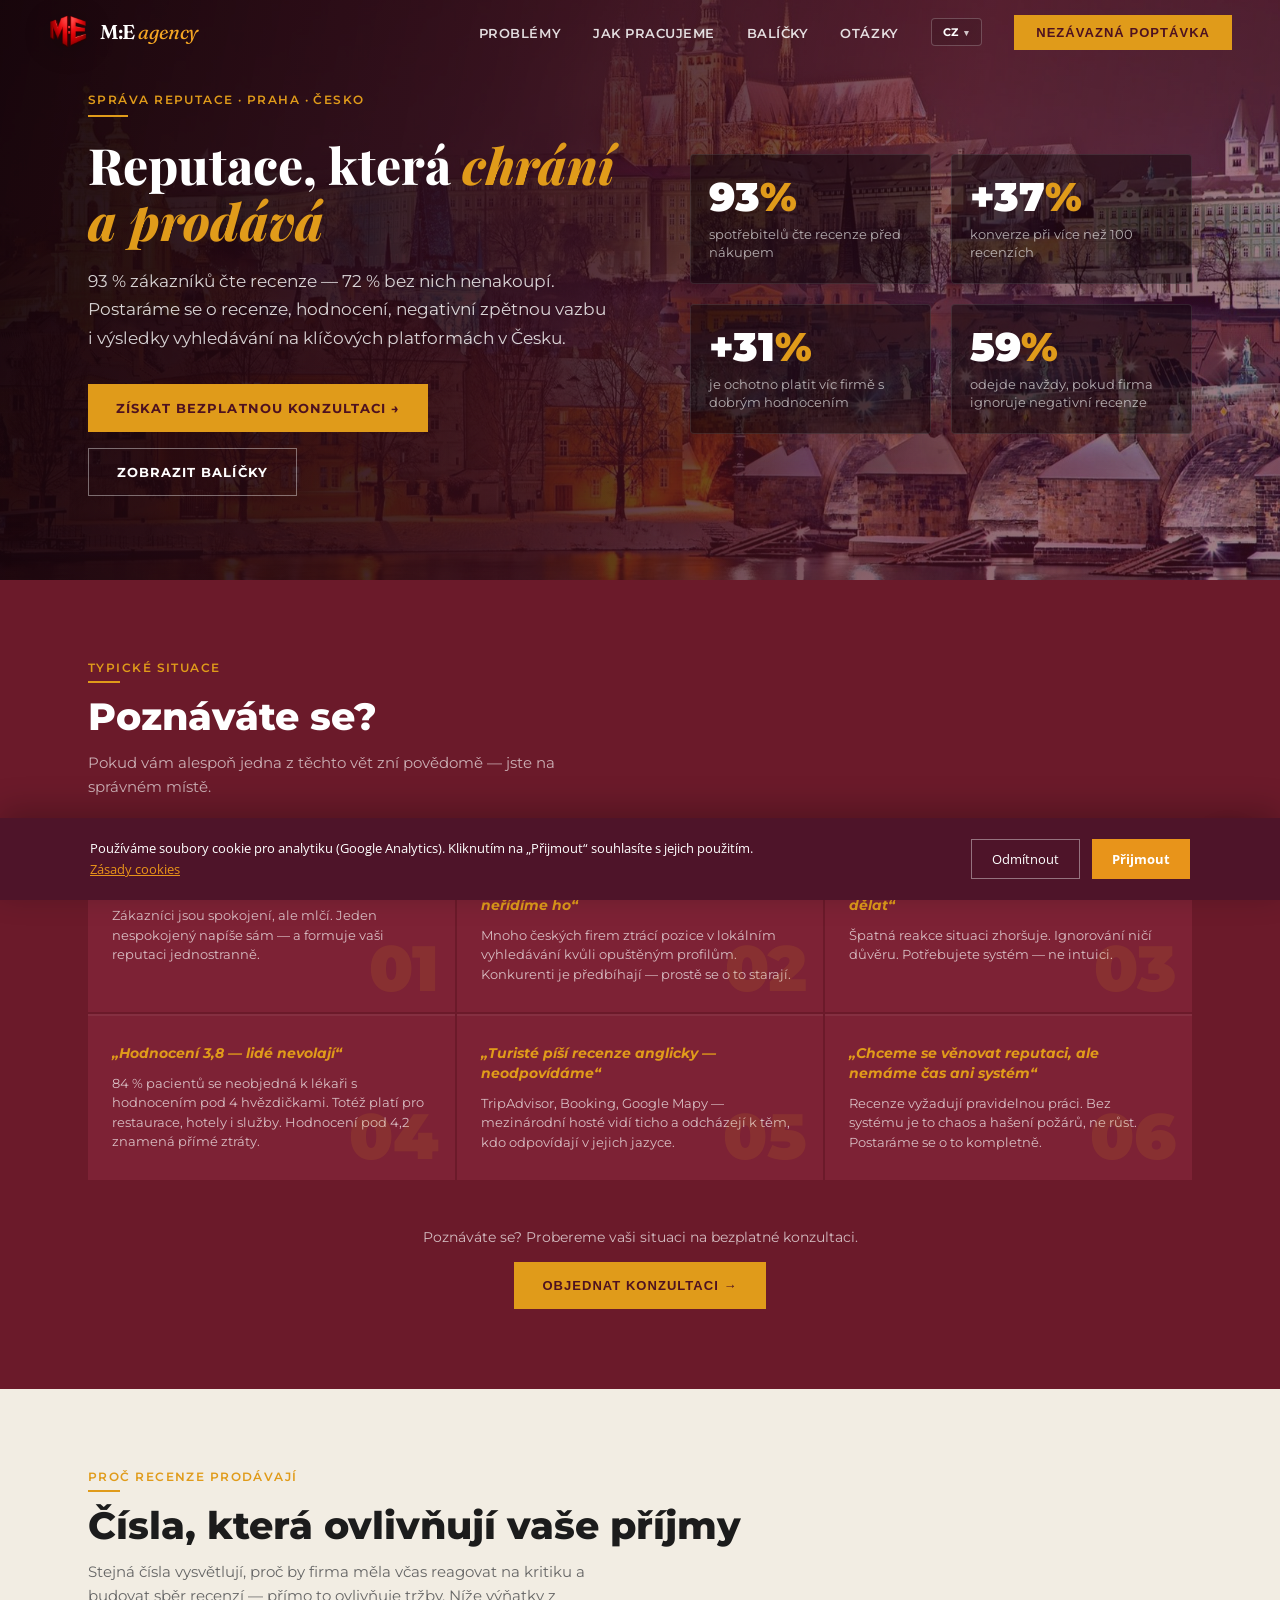
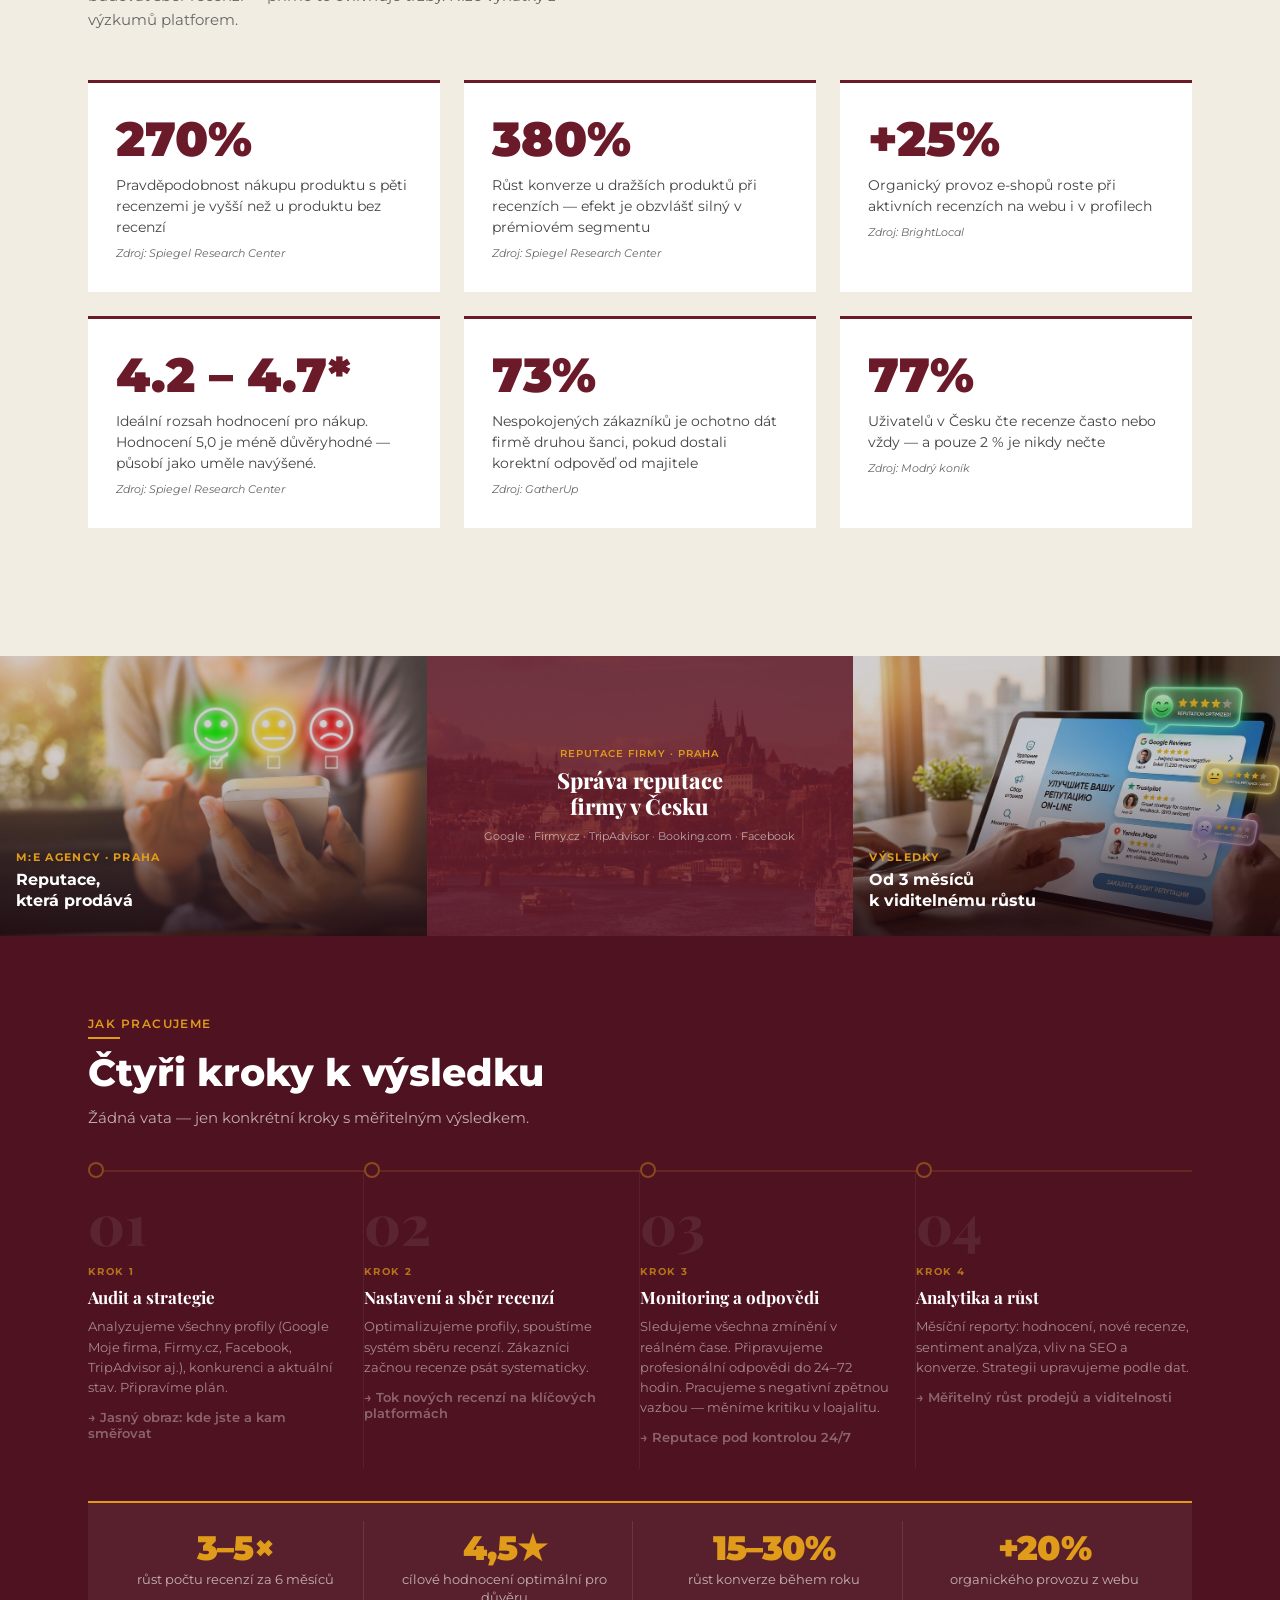
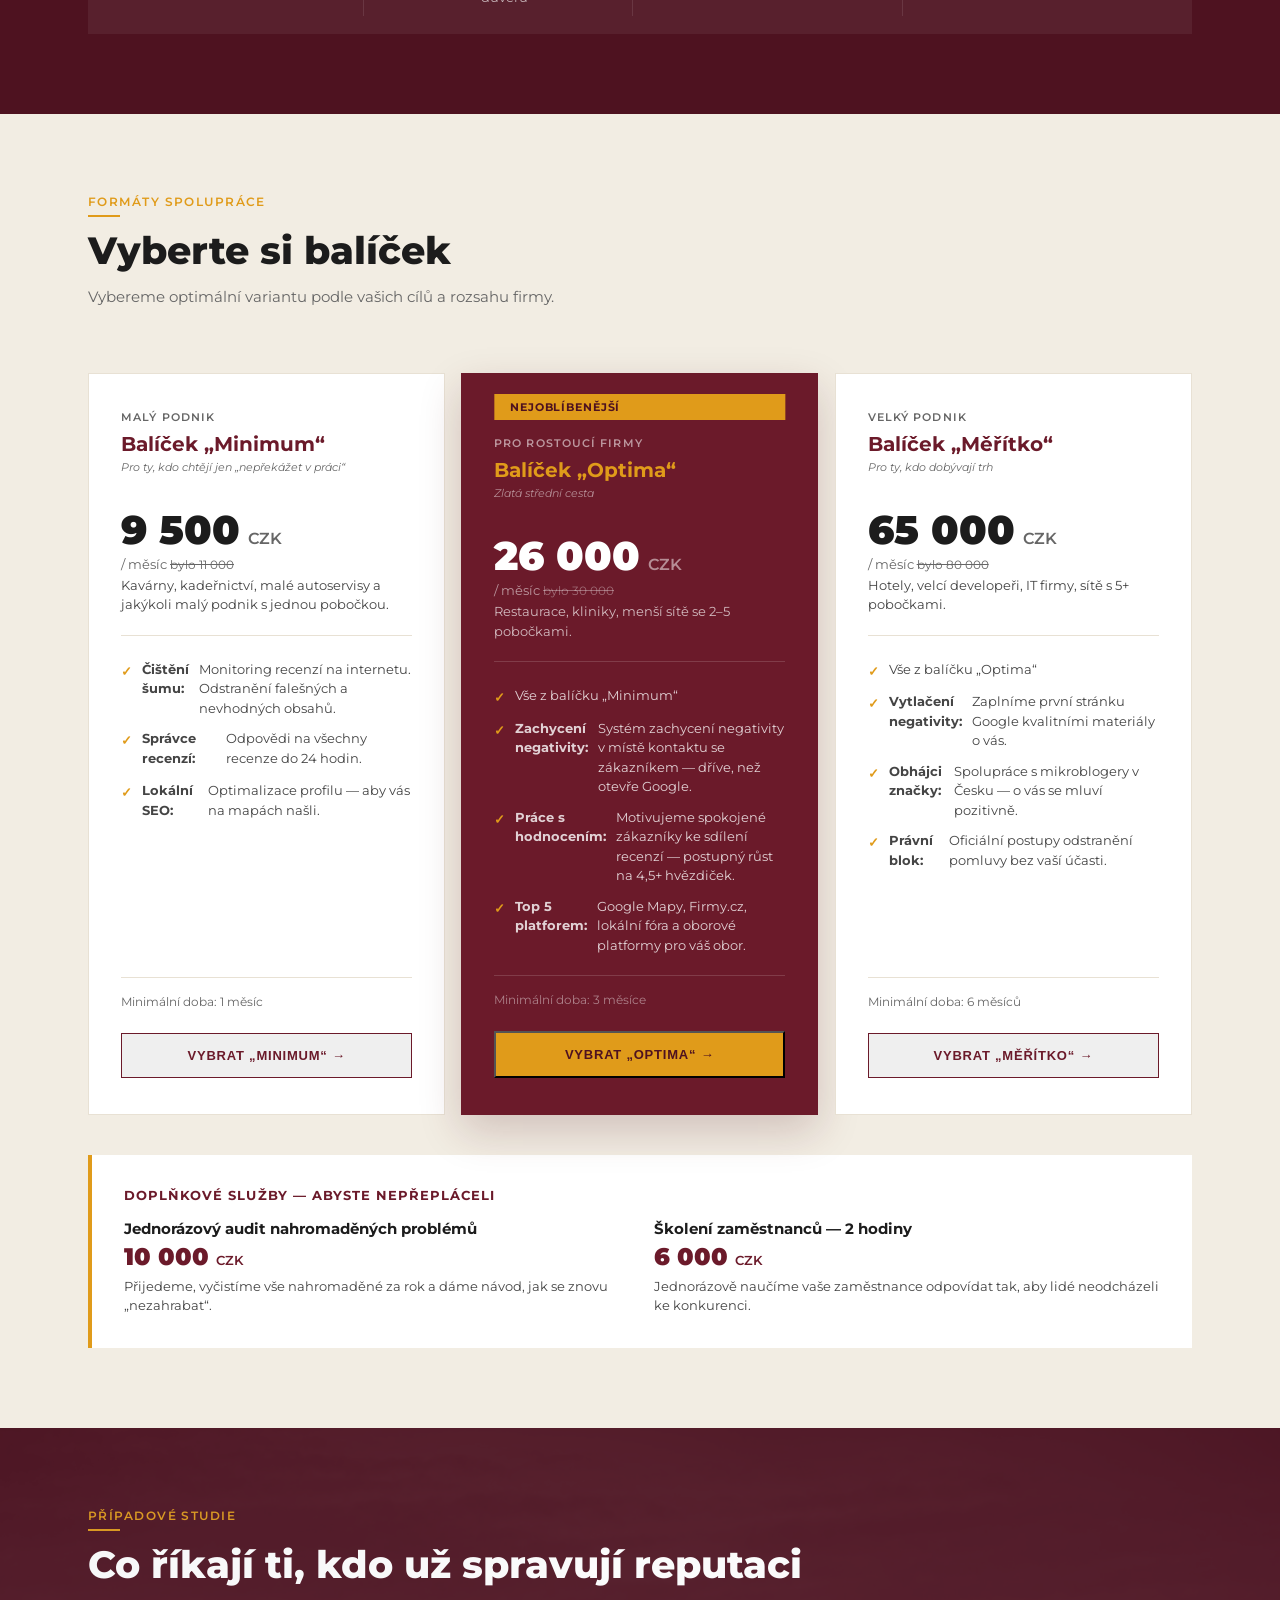
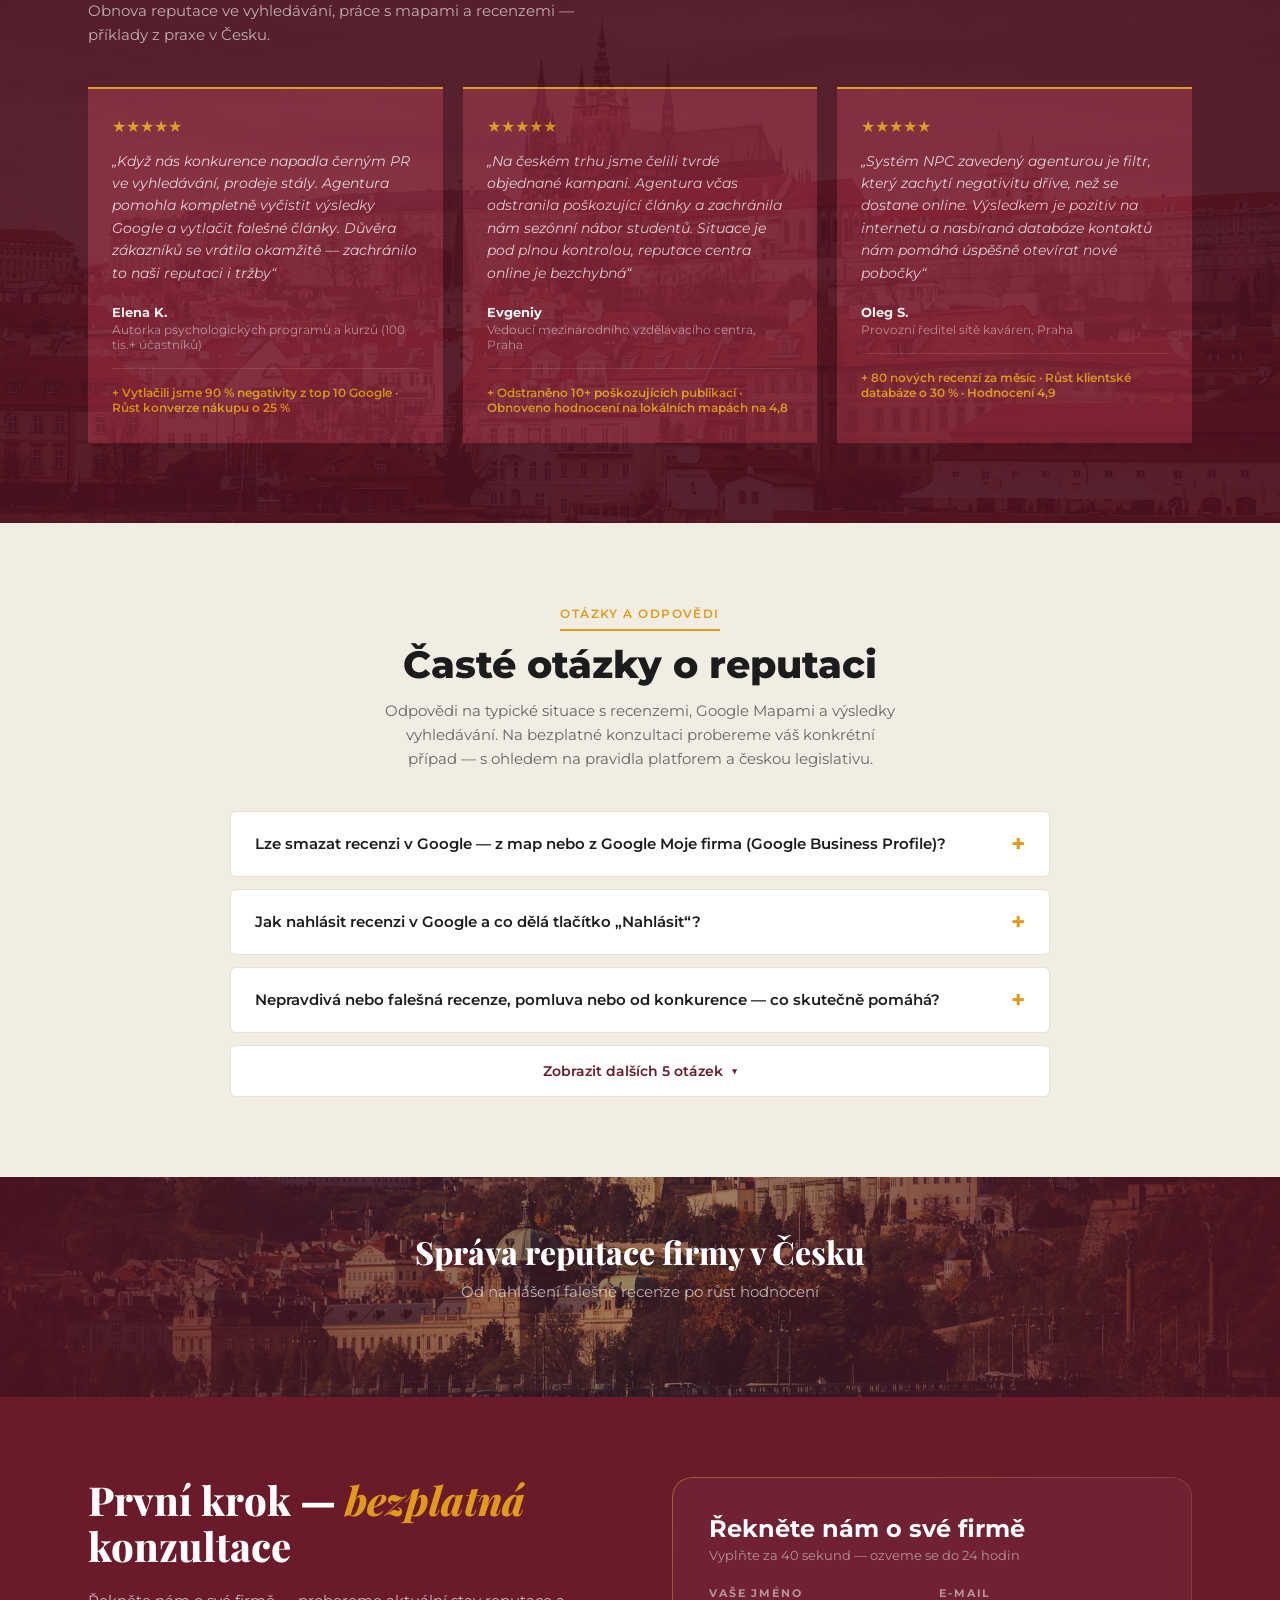
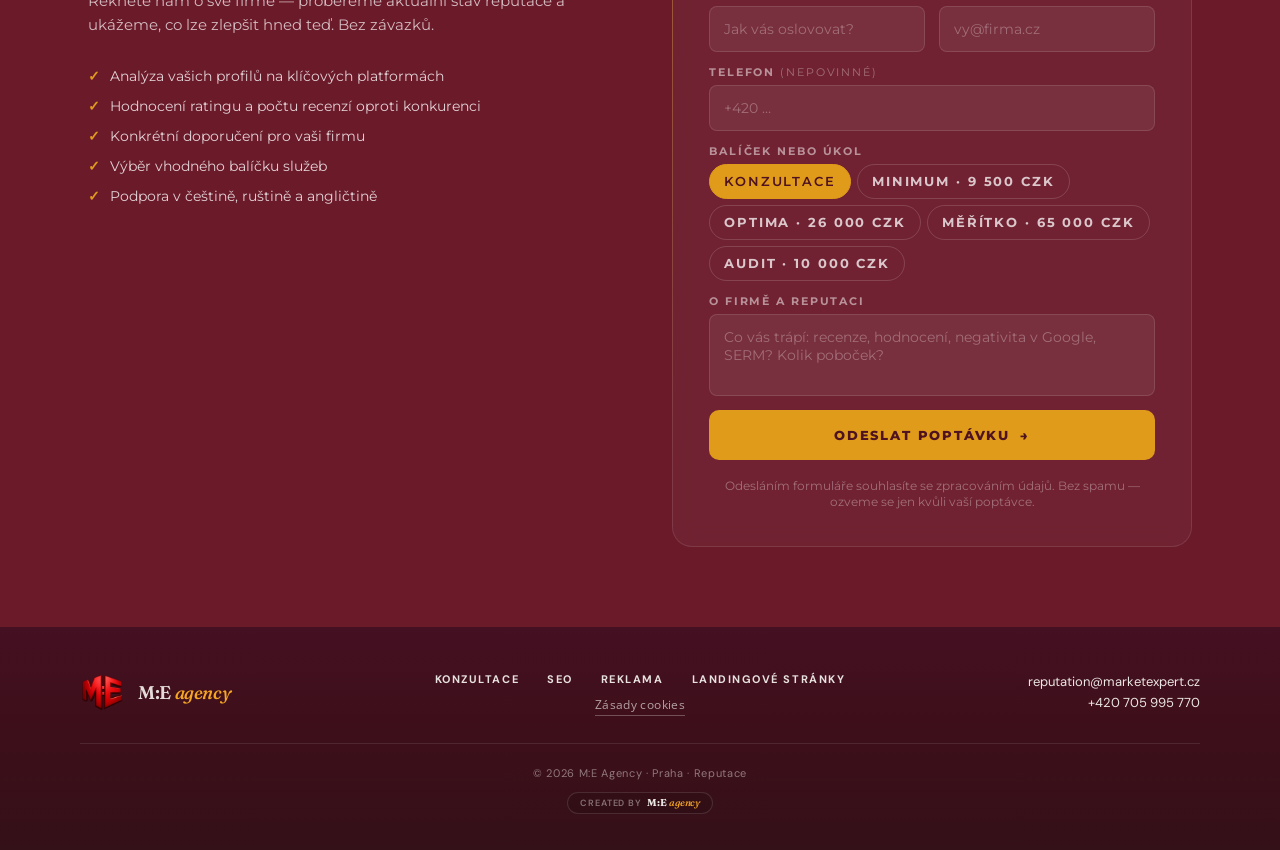
==== commit 3373d8a8: "Add files via upload" ====
--- a/cz/index.html
+++ b/cz/index.html
@@ -1,2041 +1,2041 @@
-﻿<!DOCTYPE html>
-<html lang="ru">
-<head>
-<meta charset="UTF-8">
-<meta name="viewport" content="width=device-width, initial-scale=1.0">
-<title>Управление репутацией в Праге и Чехии — Google Карты, отзывы, SERM | M:E Agency</title>
-<meta name="description" content="Агентство по репутации в Чехии: Google Business Profile (Мой бизнес), работа с негативными отзывами и ответы, жалобы на ложные и фейковые отзывы в Google, рост рейтинга, зачистка выдачи и интернет-репутация бренда. Локальное SEO Прага.">
-<meta name="robots" content="index, follow">
-<link rel="canonical" href="https://reputation.marketexpert.cz/">
-<link rel="alternate" hreflang="ru" href="https://reputation.marketexpert.cz/">
-<link rel="alternate" hreflang="cs" href="https://reputation.marketexpert.cz/cz/">
-<link rel="alternate" hreflang="x-default" href="https://reputation.marketexpert.cz/cz/">
-<meta property="og:type" content="website">
-<meta property="og:site_name" content="M:E Agency">
-<meta property="og:locale" content="ru_RU">
-<meta property="og:locale:alternate" content="cs_CZ">
-<meta property="og:url" content="https://reputation.marketexpert.cz/">
-<meta property="og:title" content="Управление репутацией в Праге и Чехии — Google Карты, отзывы, SERM | M:E Agency">
-<meta property="og:description" content="Агентство по репутации в Чехии: Google Business Profile, работа с отзывами, рост рейтинга, SERM. Прага и вся Чехия.">
-<meta property="og:image" content="https://reputation.marketexpert.cz/logo.png">
-<meta name="twitter:card" content="summary_large_image">
-<meta name="twitter:title" content="Управление репутацией в Праге и Чехии — M:E Agency">
-<meta name="twitter:description" content="Google Карты, отзывы, негатив, SERM. Агентство по репутации в Праге и по всей Чехии.">
-<meta name="twitter:image" content="https://reputation.marketexpert.cz/logo.png">
-<script type="application/ld+json">{"@context":"https://schema.org","@type":"ProfessionalService","name":"M:E Agency — Репутация","url":"https://reputation.marketexpert.cz/","logo":"https://reputation.marketexpert.cz/logo.png","image":"https://reputation.marketexpert.cz/logo.png","description":"Управление репутацией в Google Картах и интернете: отзывы, негатив, SERM. Прага и Чехия.","email":"reputation@marketexpert.cz","telephone":"+420705995770","address":{"@type":"PostalAddress","addressLocality":"Praha","addressCountry":"CZ"},"areaServed":{"@type":"Country","name":"Czech Republic"},"priceRange":"CZK","inLanguage":"ru"}</script>
-<link rel="icon" href="logo.png" type="image/png" sizes="32x32">
-<link rel="apple-touch-icon" href="logo.png">
-<link rel="preconnect" href="https://fonts.googleapis.com">
-<link href="https://fonts.googleapis.com/css2?family=Montserrat:wght@400;500;600;700;800;900&family=Playfair+Display:ital,wght@0,700;0,800;1,700&family=Fraunces:ital,opsz,wght@0,9..144,500;0,9..144,600;1,9..144,500&family=DM+Sans:wght@400;500;600;700&family=Open+Sans:wght@400;600&display=swap" rel="stylesheet">
-<link rel="stylesheet" href="footer.css">
-<link rel="stylesheet" href="cookie.css">
-<link rel="stylesheet" href="form-success.css">
-<link rel="stylesheet" href="whatsapp-fab.css">
-<script>window.__GA4_MEASUREMENT_ID__ = 'G-SPKHXMCQGM'; window.__GA4_ADS_ID__ = 'AW-11432613975';</script>
-<style>
-  :root {
-    --burgundy: #6B1A2A;
-    --burgundy-dark: #4E1220;
-    --burgundy-card: #7D2235;
-    --burgundy-light: #8B2A3E;
-    --gold: #E09B1A;
-    --gold-dark: #C88A10;
-    --beige: #F2EDE3;
-    --beige-dark: #E8E1D4;
-    --white: #FFFFFF;
-    --text-dark: #1C1C1C;
-    --text-mid: #444444;
-    --text-light: #666666;
-    --green-tag: #2D6A4F;
-    --red-tag: #8B1A1A;
-  }
-
-  *, *::before, *::after { box-sizing: border-box; margin: 0; padding: 0; }
-
-  html { scroll-behavior: smooth; }
-
-  body {
-    font-family: 'Montserrat', sans-serif;
-    color: var(--text-dark);
-    background: var(--white);
-    overflow-x: hidden;
-  }
-
-  /* ====== NAV ====== */
-  nav {
-    position: fixed; top: 0; left: 0; right: 0; z-index: 100;
-    background: transparent;
-    transition: background 0.35s ease, box-shadow 0.35s ease, backdrop-filter 0.35s ease;
-    display: flex; align-items: center; justify-content: space-between;
-    padding: 0 48px; height: 64px;
-    gap: 16px;
-  }
-  nav.scrolled,
-  nav.nav-open {
-    background: rgba(78, 18, 32, 0.94);
-    backdrop-filter: blur(14px);
-    -webkit-backdrop-filter: blur(14px);
-    box-shadow: 0 6px 28px rgba(0, 0, 0, 0.28);
-  }
-  nav .nav-brand { flex-shrink: 0; margin-right: 12px; }
-  @media (min-width: 961px) {
-    nav .nav-links { margin-left: auto; flex-shrink: 0; }
-  }
-
-  .nav-toggle {
-    display: none;
-    flex-direction: column; justify-content: center; align-items: center;
-    gap: 5px; width: 44px; height: 44px; padding: 0; border: none;
-    background: transparent; cursor: pointer; flex-shrink: 0; border-radius: 6px;
-    transition: background .2s ease;
-  }
-  .nav-toggle:hover { background: rgba(255,255,255,.08); }
-  .nav-toggle-bar {
-    display: block; width: 22px; height: 2px; background: #fff;
-    border-radius: 1px; transition: transform .25s ease, opacity .25s ease;
-  }
-  nav.nav-open .nav-toggle-bar:nth-child(1) { transform: translateY(7px) rotate(45deg); }
-  nav.nav-open .nav-toggle-bar:nth-child(2) { opacity: 0; }
-  nav.nav-open .nav-toggle-bar:nth-child(3) { transform: translateY(-7px) rotate(-45deg); }
-
-  .nav-links {
-    display: flex; align-items: center; gap: 32px; list-style: none;
-  }
-  .nav-links li { list-style: none; }
-  .nav-links a {
-    color: rgba(255,255,255,0.85); text-decoration: none;
-    font-size: 13px; font-weight: 600; letter-spacing: 0.04em; text-transform: uppercase;
-    transition: color .2s;
-  }
-  .nav-links a:hover { color: var(--white); }
-
-  .btn-nav {
-    background: var(--gold); color: var(--burgundy-dark);
-    font-size: 13px; font-weight: 700; letter-spacing: 0.08em; text-transform: uppercase;
-    padding: 10px 22px; border: none; cursor: pointer; text-decoration: none;
-    transition: background .2s; white-space: nowrap;
-  }
-  .btn-nav:hover { background: var(--gold-dark); }
-
-  .lang-switch { position: relative; display: inline-block; }
-  .lang-switch__toggle {
-    display: inline-flex; align-items: center; gap: 5px;
-    font-family: inherit; font-size: 11px; font-weight: 700; letter-spacing: .08em; text-transform: uppercase;
-    padding: 6px 11px; border: 1px solid rgba(255,255,255,.22); border-radius: 4px;
-    background: rgba(0,0,0,.12); color: #fff; cursor: pointer;
-    transition: background .2s ease, border-color .2s ease;
-  }
-  .lang-switch__toggle:hover, .lang-switch.is-open .lang-switch__toggle {
-    background: rgba(255,255,255,.12); border-color: rgba(255,255,255,.35);
-  }
-  .lang-switch__chev { font-size: 9px; opacity: .75; line-height: 1; transition: transform .2s ease; }
-  .lang-switch.is-open .lang-switch__chev { transform: rotate(180deg); }
-  .lang-switch__menu {
-    position: absolute; top: calc(100% + 6px); right: 0; min-width: 120px;
-    background: var(--burgundy-dark); border: 1px solid rgba(255,255,255,.18); border-radius: 4px;
-    box-shadow: 0 8px 24px rgba(0,0,0,.28); opacity: 0; visibility: hidden; pointer-events: none;
-    transform: translateY(-4px); transition: opacity .18s ease, visibility .18s ease, transform .18s ease; z-index: 110;
-  }
-  .lang-switch.is-open .lang-switch__menu { opacity: 1; visibility: visible; pointer-events: auto; transform: none; }
-  .lang-switch__option {
-    display: block; padding: 10px 14px; font-size: 11px; font-weight: 700; letter-spacing: .08em; text-transform: uppercase;
-    color: rgba(255,255,255,.75); text-decoration: none !important; white-space: nowrap;
-    transition: background .15s ease, color .15s ease;
-  }
-  .lang-switch__option:hover, .lang-switch__option:focus { background: rgba(255,255,255,.1); color: #fff; text-decoration: none !important; }
-
-  /* ====== HERO ====== */
-  .hero {
-    position: relative; min-height: 580px;
-    background: var(--burgundy-dark);
-    display: flex; align-items: center;
-    overflow: hidden;
-    scroll-margin-top: 68px;
-  }
-  .hero-bg {
-    position: absolute; inset: 0;
-    background: linear-gradient(100deg, rgba(18,4,10,0.92) 0%, rgba(48,12,22,0.78) 42%, rgba(78,18,32,0.35) 72%, rgba(78,18,32,0.12) 100%);
-    z-index: 1;
-  }
-  .hero-bg-img {
-    position: absolute; inset: 0;
-    background-image: url('управление репутацией в чехии.jpg');
-    background-size: cover; background-position: center 40%;
-    opacity: 0.55;
-    transform-origin: center center;
-    will-change: transform;
-  }
-  .hero-content {
-    position: relative; z-index: 2;
-    max-width: 1200px; margin: 0 auto; padding: 88px 48px 80px;
-    display: grid; grid-template-columns: 1.05fr 0.95fr; gap: 48px; align-items: center;
-    width: 100%;
-  }
-  .hero-label {
-    font-size: 12px; font-weight: 600; letter-spacing: 0.12em; text-transform: uppercase;
-    color: var(--gold); margin-bottom: 20px;
-  }
-  .hero-label::after {
-    content: ''; display: block; width: 40px; height: 2px;
-    background: var(--gold); margin-top: 8px;
-  }
-  .hero h1 {
-    font-family: 'Playfair Display', serif;
-    font-size: clamp(34px, 4.6vw, 50px); font-weight: 800; line-height: 1.12;
-    color: var(--white); margin-bottom: 18px;
-  }
-  .hero h1 em { font-style: italic; color: var(--gold); }
-  .hero-subtitle {
-    font-size: 17px; color: rgba(255,255,255,0.82); line-height: 1.65;
-    margin-bottom: 32px; max-width: 520px;
-  }
-  .hero-btns { display: flex; gap: 16px; flex-wrap: wrap; }
-  .btn-primary {
-    background: var(--gold); color: var(--burgundy-dark);
-    font-size: 13px; font-weight: 700; letter-spacing: 0.08em; text-transform: uppercase;
-    padding: 16px 28px; border: none; cursor: pointer; text-decoration: none;
-    transition: background .2s; display: inline-block;
-  }
-  .btn-primary:hover { background: var(--gold-dark); }
-  .btn-outline {
-    background: transparent; color: var(--white);
-    font-size: 13px; font-weight: 700; letter-spacing: 0.08em; text-transform: uppercase;
-    padding: 15px 28px; border: 1px solid rgba(255,255,255,0.4); cursor: pointer;
-    text-decoration: none; transition: border-color .2s, color .2s; display: inline-block;
-  }
-  .btn-outline:hover { border-color: var(--white); }
-
-  .hero-stats {
-    display: grid; grid-template-columns: 1fr 1fr; gap: 20px;
-  }
-  .hero-stat {
-    background: rgba(12, 4, 8, 0.5); border: 1px solid rgba(255,255,255,0.1);
-    backdrop-filter: blur(8px);
-    -webkit-backdrop-filter: blur(8px);
-    padding: 22px 18px; border-radius: 4px;
-  }
-  .hero-stat-num {
-    font-size: 40px; font-weight: 900; color: var(--white); line-height: 1;
-    margin-bottom: 8px;
-  }
-  .hero-stat-num span { color: var(--gold); }
-  .hero-stat-text { font-size: 13px; color: rgba(255,255,255,0.65); line-height: 1.4; }
-
-  /* ====== SECTION SHARED ====== */
-  section { width: 100%; }
-  .container { max-width: 1200px; margin: 0 auto; padding: 80px 48px; }
-  .section-label {
-    font-size: 12px; font-weight: 600; letter-spacing: 0.12em; text-transform: uppercase;
-    color: var(--gold); margin-bottom: 12px;
-  }
-  .section-label::after {
-    content: ''; display: block; width: 32px; height: 2px;
-    background: var(--gold); margin-top: 6px;
-  }
-  .section-title {
-    font-size: 38px; font-weight: 800; color: var(--text-dark);
-    line-height: 1.15; margin-bottom: 12px;
-  }
-  .section-title-white { color: var(--white); }
-  .section-sub {
-    font-size: 15px; color: var(--text-light); max-width: 520px;
-    line-height: 1.6; margin-bottom: 48px;
-  }
-  .section-sub-white { color: rgba(255,255,255,0.65); }
-
-  /* ====== PROBLEMS (dark) ====== */
-  .problems { background: var(--burgundy); }
-  .problems .section-title { color: var(--white); }
-  .problems .section-label { color: var(--gold); }
-  .problems .section-sub { color: rgba(255,255,255,0.65); }
-
-  .problems-grid {
-    display: grid; grid-template-columns: repeat(3, 1fr); gap: 2px;
-  }
-  .problem-card {
-    background: var(--burgundy-card); padding: 28px 24px;
-    border-top: 2px solid rgba(255,255,255,0.06);
-    transition: background .2s;
-  }
-  .problem-card:hover { background: var(--burgundy-light); }
-  .problem-card-title {
-    font-size: 14px; font-weight: 700; color: var(--gold);
-    line-height: 1.4; margin-bottom: 10px;
-    font-style: italic;
-  }
-  .problem-card-text {
-    font-size: 13px; color: rgba(255,255,255,0.7); line-height: 1.5;
-  }
-  .problems-cta { margin-top: 48px; text-align: center; }
-  .problems-cta p { color: rgba(255,255,255,0.7); font-size: 14px; margin-bottom: 16px; }
-
-  /* ====== STATS (beige) ====== */
-  .stats-section { background: var(--beige); }
-  .stats-grid {
-    display: grid; grid-template-columns: repeat(3, 1fr); gap: 24px;
-    margin-bottom: 48px;
-  }
-  .stat-card {
-    background: var(--white); padding: 32px 28px;
-    border-top: 3px solid var(--burgundy);
-  }
-  .stat-card-num {
-    font-size: 48px; font-weight: 900; color: var(--burgundy); line-height: 1;
-    margin-bottom: 12px;
-  }
-  .stat-card-text { font-size: 14px; color: var(--text-mid); line-height: 1.5; }
-  .stat-card-source {
-    font-size: 11px; color: var(--text-light); margin-top: 8px; font-style: italic;
-  }
-
-  /* ====== HOW WE WORK — timeline ====== */
-  .how {
-    background: var(--burgundy-dark);
-    position: relative;
-    overflow: hidden;
-  }
-  .how .section-label { color: var(--gold); }
-  .how .section-title { color: var(--white); }
-  .how .section-sub { color: rgba(255,255,255,0.65); }
-
-  .process-track { position: relative; }
-  .process-line {
-    position: relative;
-    height: 2px;
-    background: rgba(224, 155, 26, 0.15);
-    margin: 40px 0 -1px;
-  }
-  .process-line-fill {
-    position: absolute;
-    top: 0; left: 0; height: 100%;
-    background: var(--gold);
-    width: 0;
-    transition: width 0.1s linear;
-    box-shadow: 0 0 12px var(--gold);
-  }
-  .process-steps {
-    display: grid;
-    grid-template-columns: repeat(4, 1fr);
-    gap: 0;
-  }
-  .process-step {
-    padding: 24px 20px 24px 0;
-    border-right: 1px solid rgba(255, 255, 255, 0.06);
-    position: relative;
-  }
-  .process-step:last-child { border-right: none; padding-right: 0; }
-  .process-step::before {
-    content: '';
-    position: absolute;
-    top: -9px; left: 0;
-    width: 16px; height: 16px;
-    border-radius: 50%;
-    background: var(--burgundy-dark);
-    border: 2px solid rgba(224, 155, 26, 0.4);
-    transition: all 0.3s ease;
-  }
-  .process-step.is-active::before {
-    background: var(--gold);
-    border-color: var(--gold);
-    box-shadow: 0 0 0 6px rgba(224, 155, 26, 0.2);
-    transform: scale(1.2);
-  }
-  .step-indicator {
-    font-family: 'Playfair Display', serif;
-    font-size: 56px; font-weight: 800;
-    color: rgba(255, 255, 255, 0.08);
-    line-height: 1;
-    margin-bottom: 14px;
-    transition: color 0.4s ease;
-  }
-  .process-step.is-active .step-indicator { color: var(--gold); }
-  .process-step .step-meta {
-    font-size: 10px; font-weight: 700; letter-spacing: 0.18em;
-    text-transform: uppercase;
-    color: rgba(224, 155, 26, 0.7);
-    margin-bottom: 8px;
-  }
-  .process-step .step-title {
-    font-family: 'Playfair Display', serif;
-    font-weight: 700;
-    font-size: 17px;
-    color: #fff;
-    margin-bottom: 8px;
-  }
-  .process-step .step-desc {
-    font-size: 13px;
-    color: rgba(255, 255, 255, 0.5);
-    line-height: 1.55;
-    margin-bottom: 12px;
-  }
-  .process-step .step-result {
-    font-size: 13px;
-    font-weight: 600;
-    color: rgba(255, 255, 255, 0.35);
-    transition: color 0.4s ease;
-  }
-  .process-step.is-active .step-result { color: var(--gold); }
-
-  .how-metrics {
-    margin-top: 32px;
-    background: rgba(255, 255, 255, 0.06);
-    border-top: 2px solid var(--gold);
-    padding: 18px 20px;
-    display: grid;
-    grid-template-columns: repeat(4, minmax(0, 1fr));
-    gap: 14px;
-  }
-  .how-metric {
-    text-align: center;
-    padding: 10px 8px;
-    border-right: 1px solid rgba(255,255,255,0.1);
-  }
-  .how-metric:last-child { border-right: none; }
-  .how-metric-num {
-    font-size: 34px;
-    font-weight: 900;
-    color: var(--gold);
-    line-height: 1;
-    letter-spacing: -0.02em;
-  }
-  .how-metric-text {
-    font-size: 13px;
-    color: rgba(255,255,255,0.65);
-    margin-top: 6px;
-    line-height: 1.35;
-  }
-
-  @media (max-width: 980px) {
-    .process-steps { grid-template-columns: 1fr; gap: 20px; }
-    .process-line { display: none; }
-    .process-step {
-      border-right: none;
-      padding: 0 0 20px;
-      border-bottom: 1px solid rgba(255,255,255,0.06);
-    }
-    .process-step::before { display: none; }
-    .process-step:last-child { border-bottom: none; padding-bottom: 0; }
-    .how-metrics { grid-template-columns: repeat(2, minmax(0, 1fr)); }
-    .how-metric { border-right: none; border-top: 1px solid rgba(255,255,255,0.1); }
-    .how-metric:nth-child(1), .how-metric:nth-child(2) { border-top: none; }
-  }
-  @media (max-width: 560px) {
-    .how-metrics { grid-template-columns: 1fr; }
-    .how-metric { border-top: 1px solid rgba(255,255,255,0.1); }
-    .how-metric:first-child { border-top: none; }
-  }
-
-  /* ====== PACKAGES (beige) ====== */
-  .packages { background: var(--beige); }
-  .packages-note {
-    font-size: 13px; color: var(--text-light); margin-top: -32px; margin-bottom: 48px;
-  }
-
-  .packages-grid {
-    display: grid; grid-template-columns: repeat(3, 1fr); gap: 16px;
-    align-items: stretch; padding-top: 16px;
-  }
-  .pkg-card {
-    background: var(--white); padding: 36px 32px;
-    position: relative; border: 1px solid var(--beige-dark);
-    display: flex; flex-direction: column; height: 100%; min-height: 0;
-  }
-  .pkg-card.featured {
-    background: var(--burgundy); border-color: var(--burgundy);
-  }
-  .pkg-badge {
-    position: absolute; top: -16px; left: 50%; transform: translateX(-50%);
-    background: var(--gold); color: var(--burgundy-dark);
-    font-size: 11px; font-weight: 700; letter-spacing: 0.08em; text-transform: uppercase;
-    padding: 6px 16px; white-space: nowrap;
-  }
-  .pkg-type {
-    font-size: 11px; font-weight: 600; letter-spacing: 0.1em; text-transform: uppercase;
-    color: var(--text-light); margin-bottom: 8px;
-  }
-  .pkg-card.featured .pkg-type { color: rgba(255,255,255,0.55); }
-  .pkg-name {
-    font-size: 20px; font-weight: 700; color: var(--burgundy); margin-bottom: 4px;
-  }
-  .pkg-card.featured .pkg-name { color: var(--gold); }
-  .pkg-price {
-    font-size: 40px; font-weight: 900; color: var(--text-dark);
-    line-height: 1; margin: 16px 0 4px;
-  }
-  .pkg-card.featured .pkg-price { color: var(--white); }
-  .pkg-price-sub {
-    font-size: 13px; color: var(--text-light); margin-bottom: 4px;
-  }
-  .pkg-card.featured .pkg-price-sub { color: rgba(255,255,255,0.55); }
-  .pkg-who {
-    font-size: 13px; color: var(--text-mid); margin-bottom: 24px;
-    padding-bottom: 20px; border-bottom: 1px solid var(--beige-dark);
-    line-height: 1.5;
-  }
-  .pkg-card.featured .pkg-who {
-    color: rgba(255,255,255,0.7); border-bottom-color: rgba(255,255,255,0.15);
-  }
-  .pkg-features { list-style: none; flex: 1; display: flex; flex-direction: column; gap: 11px; }
-  .pkg-features li {
-    font-size: 13px; color: var(--text-mid); padding: 0;
-    display: flex; align-items: flex-start; gap: 10px; line-height: 1.5;
-  }
-  .pkg-card.featured .pkg-features li { color: rgba(255,255,255,0.8); }
-  .pkg-features li strong {
-    display: block; font-weight: 700; margin-bottom: 2px;
-  }
-  .pkg-features li::before {
-    content: '✓'; color: var(--gold); font-weight: 700; flex-shrink: 0; margin-top: 2px;
-  }
-  .pkg-setup {
-    font-size: 12px; color: var(--text-light); margin-top: 20px;
-    padding-top: 16px; border-top: 1px solid var(--beige-dark);
-  }
-  .pkg-card.featured .pkg-setup {
-    color: rgba(255,255,255,0.45); border-top-color: rgba(255,255,255,0.15);
-  }
-  .pkg-cta {
-    margin-top: 24px;
-    display: block; text-align: center; text-decoration: none;
-    font-size: 13px; font-weight: 700; letter-spacing: 0.06em; text-transform: uppercase;
-    padding: 14px; transition: .2s;
-  }
-  .pkg-cta-light {
-    border: 1px solid var(--burgundy); color: var(--burgundy);
-  }
-  .pkg-cta-light:hover { background: var(--burgundy); color: var(--white); }
-  .pkg-cta-gold {
-    background: var(--gold); color: var(--burgundy-dark);
-  }
-  .pkg-cta-gold:hover { background: var(--gold-dark); }
-
-  .packages-grid .pkg-card.pkg-anim-item {
-    overflow: hidden;
-    transition: transform .45s cubic-bezier(.22,1,.36,1), box-shadow .45s ease, border-color .35s ease;
-  }
-  .packages-grid .pkg-card.pkg-anim-item::before {
-    content: ''; position: absolute; inset: 0;
-    background: linear-gradient(135deg, rgba(224,155,26,.14) 0%, rgba(255,255,255,.05) 42%, transparent 72%);
-    opacity: 0; transition: opacity .4s ease; pointer-events: none; z-index: 0;
-  }
-  .packages-grid .pkg-card.pkg-anim-item::after {
-    content: ''; position: absolute; top: 0; left: 0; right: 0; height: 3px;
-    background: linear-gradient(90deg, transparent, var(--gold), transparent);
-    opacity: 0; transform: scaleX(0);
-    transition: opacity .35s ease, transform .45s cubic-bezier(.22,1,.36,1); z-index: 1;
-  }
-  .packages-grid .pkg-card.pkg-anim-item:hover::before { opacity: 1; }
-  .packages-grid .pkg-card.pkg-anim-item:hover::after { opacity: 1; transform: scaleX(1); }
-  .packages-grid .pkg-card.pkg-anim-item:hover {
-    transform: translateY(-10px) scale(1.03);
-    box-shadow: 0 22px 50px rgba(107,26,42,.12), 0 0 0 1px rgba(224,155,26,.22);
-    border-color: rgba(224,155,26,.42); z-index: 2;
-  }
-  .packages-grid .pkg-card.pkg-anim-item.featured { box-shadow: 0 16px 40px rgba(78,18,32,.2); }
-  .packages-grid .pkg-card.pkg-anim-item.featured:hover {
-    transform: translateY(-12px) scale(1.04);
-    box-shadow: 0 28px 60px rgba(78,18,32,.28), 0 0 28px rgba(224,155,26,.12);
-    border-color: var(--gold);
-  }
-  .packages-grid .pkg-card.pkg-anim-item > * { position: relative; z-index: 1; }
-  .packages-grid.packages-js .pkg-card.pkg-anim-item { opacity: 0; transform: translateY(40px); }
-  .packages-grid.packages-js.is-visible .pkg-card.pkg-anim-item { animation: pkgCardIn .75s cubic-bezier(.22,1,.36,1) both; }
-  .packages-grid.packages-js.is-visible .pkg-card.pkg-anim-item:nth-child(1) { animation-delay: .08s; }
-  .packages-grid.packages-js.is-visible .pkg-card.pkg-anim-item:nth-child(2) { animation-delay: .2s; }
-  .packages-grid.packages-js.is-visible .pkg-card.pkg-anim-item:nth-child(3) { animation-delay: .32s; }
-  .packages-grid.packages-js.is-visible .pkg-card.pkg-anim-item.featured { animation-name: pkgCardInHot; }
-  @keyframes pkgCardIn {
-    from { opacity: 0; transform: translateY(40px); }
-    to { opacity: 1; transform: none; }
-  }
-  @keyframes pkgCardInHot {
-    from { opacity: 0; transform: translateY(40px) scale(.98); }
-    to { opacity: 1; transform: none; }
-  }
-  @media (prefers-reduced-motion: reduce) {
-    .packages-grid .pkg-card.pkg-anim-item:hover { transform: none; }
-    .packages-grid.packages-js .pkg-card.pkg-anim-item { opacity: 1; transform: none; animation: none; }
-  }
-
-  /* ====== REVIEWS / КЕЙСЫ (dark) ====== */
-  .reviews-section { background: var(--burgundy-dark); }
-  .reviews-section .section-title { color: var(--white); }
-  .reviews-grid {
-    display: grid; grid-template-columns: repeat(3, 1fr); gap: 20px;
-  }
-  .review-card {
-    background: var(--burgundy-card); padding: 28px 24px;
-    border-top: 2px solid var(--gold);
-  }
-  .review-stars { color: var(--gold); font-size: 16px; margin-bottom: 14px; }
-  .review-text {
-    font-size: 14px; color: rgba(255,255,255,0.8); line-height: 1.6;
-    font-style: italic; margin-bottom: 20px;
-  }
-  .review-author {
-    font-size: 13px; font-weight: 700; color: var(--white); margin-bottom: 2px;
-  }
-  .review-role { font-size: 12px; color: rgba(255,255,255,0.5); }
-  .review-result {
-    margin-top: 16px; padding-top: 16px;
-    border-top: 1px solid rgba(255,255,255,0.12);
-    font-size: 12px; color: var(--gold); font-weight: 600;
-  }
-
-  /* ====== RESULTS TABLE (beige) ====== */
-  .results-section { background: var(--beige); }
-  .results-table { width: 100%; border-collapse: collapse; }
-  .results-table th {
-    text-align: left; font-size: 12px; font-weight: 600;
-    letter-spacing: 0.08em; text-transform: uppercase;
-    color: var(--text-light); padding: 12px 16px;
-    background: var(--beige-dark);
-  }
-  .results-table td {
-    padding: 16px; font-size: 14px; color: var(--text-mid);
-    border-bottom: 1px solid var(--beige-dark); vertical-align: top;
-  }
-  .results-table td:first-child { font-weight: 700; color: var(--text-dark); }
-  .results-table td:nth-child(2) { font-weight: 700; color: var(--burgundy); }
-  .results-table tr:hover td { background: rgba(255,255,255,0.6); }
-
-  /* ====== CTA FORM ====== */
-  .cta-section { background: var(--burgundy); }
-  .cta-inner {
-    display: grid; grid-template-columns: 1fr 1fr; gap: 64px; align-items: start;
-  }
-  .cta-text h2 {
-    font-family: 'Playfair Display', serif;
-    font-size: 40px; font-weight: 800; color: var(--white);
-    line-height: 1.15; margin-bottom: 20px;
-  }
-  .cta-text h2 em { font-style: italic; color: var(--gold); }
-  .cta-text p { font-size: 15px; color: rgba(255,255,255,0.7); line-height: 1.6; }
-  .cta-checklist { list-style: none; margin-top: 24px; }
-  .cta-checklist li {
-    font-size: 14px; color: rgba(255,255,255,0.8); padding: 6px 0;
-    display: flex; gap: 10px; align-items: flex-start;
-  }
-  .cta-checklist li::before {
-    content: '✓'; color: var(--gold); font-weight: 700; flex-shrink: 0;
-  }
-
-  .form-box {
-    background: rgba(255,255,255,.04);
-    border: 1px solid rgba(255,255,255,.1);
-    border-radius: 20px;
-    padding: 36px;
-    backdrop-filter: blur(10px);
-    -webkit-backdrop-filter: blur(10px);
-    position: relative;
-    z-index: 3;
-  }
-  .form-box::before {
-    content: '';
-    position: absolute;
-    inset: -1px;
-    border-radius: 20px;
-    padding: 1px;
-    background: linear-gradient(135deg, rgba(224,155,26,.4), transparent 50%);
-    -webkit-mask: linear-gradient(#fff 0 0) content-box, linear-gradient(#fff 0 0);
-    -webkit-mask-composite: xor;
-    mask-composite: exclude;
-    pointer-events: none;
-  }
-  .form-head { margin-bottom: 24px; }
-  .form-head h3 {
-    font-family: 'Montserrat', sans-serif;
-    font-size: 24px;
-    font-weight: 700;
-    color: #fff;
-  }
-  .form-head p { font-size: 13px; color: rgba(255,255,255,.5); margin-top: 4px; }
-  .form-grid {
-    display: grid;
-    grid-template-columns: 1fr 1fr;
-    gap: 14px;
-  }
-  .form-grid .field {
-    display: flex;
-    flex-direction: column;
-    gap: 6px;
-    min-width: 0;
-    margin-bottom: 0;
-  }
-  .field-full { grid-column: 1 / -1; }
-  .form-grid .field label {
-    font-size: 10.5px;
-    font-weight: 700;
-    letter-spacing: .18em;
-    text-transform: uppercase;
-    color: rgba(255,255,255,.5);
-    margin-bottom: 0;
-  }
-  .form-grid .field input,
-  .form-grid .field textarea {
-    background: rgba(255,255,255,.06);
-    border: 1px solid rgba(255,255,255,.12);
-    border-radius: 8px;
-    padding: 13px 14px;
-    font-size: 14px;
-    color: #fff;
-    font-family: 'Montserrat', sans-serif;
-    outline: none;
-    transition: border-color .2s, background .2s, box-shadow .2s;
-    resize: none;
-    min-width: 0;
-    max-width: 100%;
-    width: 100%;
-  }
-  .form-grid .field input::placeholder,
-  .form-grid .field textarea::placeholder { color: rgba(255,255,255,.3); }
-  .form-grid .field input:focus,
-  .form-grid .field textarea:focus {
-    border-color: var(--gold);
-    background: rgba(255,255,255,.1);
-    box-shadow: 0 0 0 4px rgba(224,155,26,.12);
-  }
-  .pkg-picker { display: flex; flex-wrap: wrap; gap: 6px; }
-  .pkg-opt { position: relative; cursor: pointer; }
-  .pkg-opt input { position: absolute; opacity: 0; pointer-events: none; }
-  .pkg-opt span {
-    display: inline-block;
-    padding: 9px 14px;
-    border: 1px solid rgba(255,255,255,.15);
-    border-radius: 20px;
-    font-size: 12.5px;
-    color: rgba(255,255,255,.75);
-    transition: all .2s;
-  }
-  .pkg-opt:hover span { border-color: rgba(224,155,26,.6); color: #fff; }
-  .pkg-opt input:checked + span {
-    background: var(--gold);
-    border-color: var(--gold);
-    color: var(--burgundy-dark);
-    font-weight: 600;
-  }
-  .form-submit {
-    grid-column: 1 / -1;
-    background: var(--gold);
-    color: var(--burgundy-dark);
-    font-weight: 800;
-    font-size: 13px;
-    letter-spacing: .14em;
-    text-transform: uppercase;
-    padding: 17px;
-    border: none;
-    border-radius: 10px;
-    cursor: pointer;
-    display: flex;
-    align-items: center;
-    justify-content: center;
-    gap: 10px;
-    transition: all .2s;
-    font-family: 'Montserrat', sans-serif;
-    width: 100%;
-  }
-  .form-submit:hover {
-    background: var(--gold-dark);
-    box-shadow: 0 10px 30px rgba(224,155,26,.3);
-  }
-  .form-submit .arrow { transition: transform .2s; }
-  .form-submit:hover .arrow { transform: translateX(4px); }
-  .form-submit.is-submitted {
-    background: #1f8a50;
-    color: #fff;
-    cursor: default;
-    box-shadow: none;
-  }
-  .form-submit.is-submitted:hover { background: #1f8a50; box-shadow: none; }
-  .form-grid .form-note {
-    grid-column: 1 / -1;
-    font-size: 11.5px;
-    color: rgba(255,255,255,.35);
-    text-align: center;
-    margin-top: 4px;
-    line-height: 1.4;
-  }
-  .form-modal {
-    position: fixed;
-    inset: 0;
-    z-index: 10001;
-    display: flex;
-    align-items: center;
-    justify-content: center;
-    padding: 20px;
-    opacity: 0;
-    visibility: hidden;
-    pointer-events: none;
-    transition: opacity .22s ease, visibility .22s ease;
-  }
-  .form-modal.is-open { opacity: 1; visibility: visible; pointer-events: auto; }
-  .form-modal-overlay {
-    position: absolute;
-    inset: 0;
-    background: rgba(0,0,0,.72);
-    backdrop-filter: blur(5px);
-    -webkit-backdrop-filter: blur(5px);
-  }
-  .form-modal-panel {
-    position: relative;
-    z-index: 1;
-    width: 100%;
-    max-width: 580px;
-    max-height: min(92vh, 860px);
-    overflow-y: auto;
-    background: var(--burgundy-dark);
-    border-radius: 18px;
-    padding: 28px 24px 24px;
-    border: 1px solid rgba(224,155,26,.22);
-    box-shadow: 0 24px 64px rgba(0,0,0,.45);
-    animation: formModalIn .24s ease;
-  }
-  @keyframes formModalIn {
-    from { opacity: 0; transform: translateY(-14px) scale(.98); }
-    to { opacity: 1; transform: none; }
-  }
-  .form-modal-x {
-    position: absolute;
-    top: 10px;
-    right: 12px;
-    width: 36px;
-    height: 36px;
-    border: none;
-    background: rgba(255,255,255,.08);
-    color: rgba(255,255,255,.7);
-    font-size: 24px;
-    line-height: 1;
-    border-radius: 8px;
-    cursor: pointer;
-    transition: background .2s, color .2s;
-  }
-  .form-modal-x:hover { background: rgba(255,255,255,.14); color: #fff; }
-  .form-modal-body .form-box {
-    padding: 0;
-    border: none;
-    background: transparent;
-    backdrop-filter: none;
-    -webkit-backdrop-filter: none;
-  }
-  .form-modal-body .form-box::before { display: none; }
-  html.form-modal-open { overflow: hidden; }
-  .sr-only {
-    position: absolute;
-    width: 1px;
-    height: 1px;
-    padding: 0;
-    margin: -1px;
-    overflow: hidden;
-    clip: rect(0,0,0,0);
-    border: 0;
-  }
-
-  /* ====== ANIMATIONS ====== */
-  @keyframes fadeUp {
-    from { opacity: 0; transform: translateY(24px); }
-    to { opacity: 1; transform: translateY(0); }
-  }
-  .hero-content > * {
-    animation: fadeUp .6s ease forwards;
-    opacity: 0;
-  }
-  .hero-content > *:nth-child(1) { animation-delay: .1s; }
-  .hero-content > *:nth-child(2) { animation-delay: .25s; }
-
-  /* ====== PARALLAX HERO ====== */
-  .hero-bg-img {
-    will-change: transform;
-    transition: transform 0.05s linear;
-  }
-  .hero-left-panel {
-    position: relative;
-    max-width: 560px;
-  }
-
-  /* ====== PROBLEMS CARDS: neon border glow effect ====== */
-  .problem-card {
-    position: relative;
-    overflow: hidden;
-    transition: transform 0.3s ease, background 0.3s ease;
-  }
-  .problem-card::before {
-    content: '';
-    position: absolute;
-    inset: 0;
-    border: 1px solid transparent;
-    transition: border-color 0.3s ease;
-    pointer-events: none;
-  }
-  .problem-card::after {
-    content: '';
-    position: absolute;
-    bottom: 0; left: 0; right: 0;
-    height: 2px;
-    background: linear-gradient(90deg, var(--gold), transparent);
-    transform: scaleX(0);
-    transform-origin: left;
-    transition: transform 0.4s ease;
-  }
-  .problem-card:hover {
-    transform: translateY(-3px);
-    background: rgba(100, 20, 40, 0.95);
-  }
-  .problem-card:hover::before {
-    border-color: rgba(224,155,26,0.35);
-  }
-  .problem-card:hover::after {
-    transform: scaleX(1);
-  }
-  .problem-card:hover .problem-card-title {
-    color: #f0b840;
-  }
-  .problem-card-num {
-    font-size: 64px;
-    font-weight: 900;
-    color: rgba(224,155,26,0.12);
-    line-height: 1;
-    position: absolute;
-    bottom: 12px; right: 16px;
-    font-family: 'Montserrat', sans-serif;
-    user-select: none;
-    transition: color 0.3s ease;
-  }
-  .problem-card:hover .problem-card-num {
-    color: rgba(224,155,26,0.22);
-  }
-
-  /* ====== FAQ ====== */
-  .faq-section { background: var(--beige); }
-  .faq-intro { max-width: 700px; margin: 0 auto 40px; text-align: center; }
-  .faq-intro .section-label {
-    display: inline-block;
-    padding-bottom: 8px;
-    border-bottom: 2px solid var(--gold);
-  }
-  .faq-intro .section-label::after { display: none; }
-  .faq-intro .section-sub { max-width: 520px; margin: 0 auto; }
-  .faq-wrap { max-width: 820px; margin: 0 auto; }
-  .faq-item {
-    background: var(--white);
-    border: 1px solid var(--beige-dark);
-    border-radius: 6px;
-    margin-bottom: 12px;
-    padding: 2px 24px;
-  }
-  .faq-item summary {
-    list-style: none;
-    cursor: pointer;
-    font-size: 15px;
-    font-weight: 600;
-    color: var(--text-dark);
-    padding: 18px 0;
-    line-height: 1.45;
-    display: flex;
-    justify-content: space-between;
-    align-items: center;
-    gap: 16px;
-  }
-  .faq-item summary::-webkit-details-marker { display: none; }
-  .faq-item summary::after {
-    content: '+';
-    font-size: 24px;
-    font-weight: 700;
-    line-height: 1;
-    color: var(--gold);
-    flex-shrink: 0;
-  }
-  .faq-item[open] summary::after { content: '−'; }
-  .faq-item p {
-    font-size: 14px;
-    color: var(--text-mid);
-    line-height: 1.7;
-    padding: 0 0 20px;
-    margin: 0;
-  }
-  .faq-more-btn {
-    display: flex; align-items: center; justify-content: center; gap: 8px;
-    width: 100%; margin-top: 4px; padding: 16px 24px;
-    background: var(--white); border: 1px solid var(--beige-dark); border-radius: 6px;
-    font-family: 'Montserrat', sans-serif; font-size: 14px; font-weight: 600;
-    color: var(--burgundy); cursor: pointer;
-    transition: border-color .2s, color .2s, background .2s;
-  }
-  .faq-more-btn:hover {
-    border-color: rgba(224,155,26,.5); color: var(--gold-dark);
-    background: rgba(224,155,26,.04);
-  }
-  .faq-more-btn-icon { font-size: 12px; line-height: 1; transition: transform .25s ease; }
-  .faq-more-btn[aria-expanded="true"] .faq-more-btn-icon { transform: rotate(180deg); }
-
-  /* ====== PHOTO STRIPS ====== */
-  .photo-strip {
-    display: grid;
-    grid-template-columns: 1fr 1fr 1fr;
-    height: 280px;
-    overflow: hidden;
-  }
-  .photo-strip__cell { position: relative; min-height: 180px; overflow: hidden; }
-  .photo-strip__overlay {
-    position: absolute;
-    inset: 0;
-    background: linear-gradient(to top, rgba(30,8,14,0.85) 0%, rgba(30,8,14,0.2) 60%);
-  }
-  .photo-strip__overlay--burgundy {
-    background: var(--burgundy);
-    opacity: 0.85;
-  }
-  .photo-strip__caption {
-    position: absolute;
-    bottom: 24px;
-    left: 16px;
-    right: 16px;
-  }
-  .photo-strip__center {
-    position: relative;
-    z-index: 1;
-    display: flex;
-    flex-direction: column;
-    justify-content: center;
-    align-items: center;
-    height: 100%;
-    padding: 24px 12px;
-    text-align: center;
-  }
-  .photo-strip__label {
-    font-size: 11px;
-    font-weight: 700;
-    letter-spacing: 0.12em;
-    text-transform: uppercase;
-    color: var(--gold);
-    margin-bottom: 6px;
-  }
-  .photo-strip__center .photo-strip__label {
-    font-size: 10px;
-    font-weight: 600;
-    letter-spacing: 0.1em;
-    margin-bottom: 8px;
-  }
-  .photo-strip__title {
-    font-size: 16px;
-    font-weight: 700;
-    color: white;
-    line-height: 1.3;
-  }
-  .photo-strip__title--serif {
-    font-family: 'Playfair Display', serif;
-    font-size: 22px;
-    font-weight: 800;
-    line-height: 1.15;
-  }
-  .photo-strip__platforms {
-    font-size: 11px;
-    color: rgba(255,255,255,0.6);
-    margin-top: 10px;
-    line-height: 1.4;
-    white-space: nowrap;
-  }
-  .prague-strip {
-    height: 220px;
-    overflow: hidden;
-    position: relative;
-  }
-  .prague-strip__title {
-    font-family: 'Playfair Display', serif;
-    font-size: clamp(22px, 5vw, 32px);
-    font-weight: 800;
-    color: white;
-    margin-bottom: 8px;
-    padding: 0 20px;
-  }
-  .extras-grid {
-    display: grid;
-    grid-template-columns: repeat(2, 1fr);
-    gap: 24px;
-  }
-
-  /* ====== RESPONSIVE ====== */
-  @media (max-width: 960px) {
-    nav { padding: 0 16px 0 20px; }
-    .nav-toggle { display: flex; }
-    .nav-links {
-      display: flex;
-      position: fixed;
-      top: 64px;
-      left: 0;
-      right: 0;
-      bottom: 0;
-      flex-direction: column;
-      align-items: stretch;
-      gap: 0;
-      padding: 12px 20px 32px;
-      background: var(--burgundy-dark);
-      border-top: 1px solid rgba(255,255,255,.08);
-      overflow-y: auto;
-      z-index: 99;
-      opacity: 0;
-      visibility: hidden;
-      pointer-events: none;
-      transform: translateY(-6px);
-      transition: opacity .22s ease, visibility .22s ease, transform .22s ease;
-    }
-    nav.nav-open .nav-links {
-      opacity: 1;
-      visibility: visible;
-      pointer-events: auto;
-      transform: none;
-    }
-    .nav-links a,
-    .nav-links .btn-nav {
-      display: block;
-      width: 100%;
-      padding: 15px 0;
-      border-bottom: 1px solid rgba(255,255,255,.08);
-      text-align: left;
-    }
-    .nav-links .btn-nav {
-      margin-top: 12px;
-      text-align: center;
-      border-bottom: none;
-    }
-    .nav-links .lang-switch { margin: 16px 0 0; width: 100%; }
-    .nav-links .lang-switch__toggle { width: 100%; justify-content: space-between; }
-    .nav-links .lang-switch__menu { left: 0; right: 0; min-width: 0; }
-    html.nav-open { overflow: hidden; }
-
-    .container { padding: 56px 24px; }
-    .hero-content {
-      grid-template-columns: 1fr;
-      gap: 32px;
-      padding: 80px 24px 56px;
-    }
-    .hero h1 { font-size: clamp(28px, 7vw, 40px); }
-    .hero-subtitle { max-width: none; font-size: 15px; }
-    .hero-btns { flex-direction: column; align-items: stretch; }
-    .hero-btns a,
-    .hero-btns .btn-primary,
-    .hero-btns .btn-outline { text-align: center; }
-    .hero-stats { grid-template-columns: 1fr 1fr; gap: 12px; }
-    .hero-stat { padding: 18px 16px; }
-    .hero-stat-num { font-size: 32px; }
-
-    .section-title { font-size: clamp(26px, 6vw, 34px); }
-    .section-sub { margin-bottom: 32px; }
-
-    .problems-grid { grid-template-columns: 1fr; }
-    .stats-grid { grid-template-columns: 1fr; gap: 16px; }
-    .packages-grid { grid-template-columns: 1fr; gap: 20px; padding-top: 12px; }
-    .pkg-card { border: 1px solid var(--beige-dark); }
-    .pkg-card.featured { margin-top: 8px; }
-    .pkg-badge { white-space: normal; text-align: center; max-width: calc(100% - 24px); }
-    .packages-grid .pkg-card.pkg-anim-item:hover { transform: none; }
-    .reviews-grid { grid-template-columns: 1fr; }
-    .cta-inner { grid-template-columns: 1fr; gap: 32px; }
-    .cta-text h2 { font-size: clamp(26px, 6vw, 34px); }
-    .form-grid { grid-template-columns: 1fr; }
-
-    .photo-strip { height: 220px; }
-    .photo-strip__caption { bottom: 14px; left: 10px; right: 10px; }
-    .photo-strip__label { font-size: 8px; letter-spacing: 0.08em; margin-bottom: 4px; }
-    .photo-strip__title { font-size: 11px; line-height: 1.25; }
-    .photo-strip__title--serif { font-size: 13px; }
-    .photo-strip__center { padding: 16px 8px; }
-    .photo-strip__center .photo-strip__label { font-size: 7px; margin-bottom: 6px; }
-    .photo-strip__platforms {
-      font-size: 10px;
-      margin-top: 6px;
-      display: inline-block;
-      transform: scale(0.68);
-      transform-origin: center center;
-    }
-    .prague-strip { height: auto; min-height: 180px; }
-    .extras-grid { grid-template-columns: 1fr; gap: 20px; }
-  }
-
-  @media (max-width: 600px) {
-    .container { padding: 48px 16px; }
-    .hero-content { padding: 72px 16px 48px; }
-    .hero-stats { grid-template-columns: 1fr; }
-    .hero-stat-num { font-size: 28px; }
-    .stat-card { padding: 24px 20px; }
-    .stat-card-num { font-size: 36px; }
-    .pkg-price { font-size: 32px; }
-    .problem-card-num { font-size: 48px; }
-    .photo-strip { height: 180px; }
-    .photo-strip__title { font-size: 10px; }
-    .photo-strip__title--serif { font-size: 11px; }
-    .photo-strip__platforms { transform: scale(0.58); }
-  }
-
-</style>
-</head>
-<body>
-
-<!-- NAV -->
-<nav aria-label="Меню страницы">
-  <a href="#hero" class="nav-brand">
-    <img src="logo.png" alt="M:E agency" class="nav-brand__img" width="40" height="40" decoding="async" onerror="this.onerror=null;this.src='logo.svg'">
-    <span class="nav-brand__text">M:E <em class="nav-brand__agency">agency</em></span>
-  </a>
-  <button type="button" class="nav-toggle" aria-label="Открыть меню" aria-expanded="false" aria-controls="navMenu">
-    <span class="nav-toggle-bar"></span>
-    <span class="nav-toggle-bar"></span>
-    <span class="nav-toggle-bar"></span>
-  </button>
-  <ul class="nav-links" id="navMenu">
-    <li><a href="#problems">Проблемы</a></li>
-    <li><a href="#how">Как работаем</a></li>
-    <li><a href="#packages">Пакеты</a></li>
-    <li><a href="#faq">Вопросы</a></li>
-    <li>
-      <div class="lang-switch">
-        <button type="button" class="lang-switch__toggle" aria-expanded="false" aria-haspopup="listbox" aria-label="Выбрать язык">
-          <span class="lang-switch__current">RU</span>
-          <span class="lang-switch__chev" aria-hidden="true">▾</span>
-        </button>
-        <div class="lang-switch__menu" role="listbox" aria-label="Язык">
-          <a href="cz/index.html" hreflang="cs" class="lang-switch__option" role="option">Čeština (CZ)</a>
-        </div>
-      </div>
-    </li>
-    <li><button type="button" onclick="openModal('general')" class="btn-nav" style="cursor:pointer;">Оставить заявку</button></li>
-  </ul>
-</nav>
-<script>
-(function(){
-  var nav = document.querySelector('nav');
-  var toggle = document.querySelector('.nav-toggle');
-  var menu = document.getElementById('navMenu');
-  if (!nav || !toggle || !menu) return;
-  function setOpen(open) {
-    nav.classList.toggle('nav-open', open);
-    document.documentElement.classList.toggle('nav-open', open);
-    toggle.setAttribute('aria-expanded', open ? 'true' : 'false');
-    toggle.setAttribute('aria-label', open ? 'Закрыть меню' : 'Открыть меню');
-  }
-  toggle.addEventListener('click', function(){ setOpen(!nav.classList.contains('nav-open')); });
-  menu.querySelectorAll('a[href^="#"]').forEach(function(a){
-    a.addEventListener('click', function(){ setOpen(false); });
-  });
-  document.addEventListener('keydown', function(e){
-    if (e.key === 'Escape' && nav.classList.contains('nav-open')) setOpen(false);
-  });
-  window.addEventListener('resize', function(){
-    if (window.innerWidth > 960) setOpen(false);
-  });
-  function closeLangMenus() {
-    document.querySelectorAll('.lang-switch.is-open').forEach(function(sw){
-      sw.classList.remove('is-open');
-      var b = sw.querySelector('.lang-switch__toggle');
-      if (b) b.setAttribute('aria-expanded', 'false');
-    });
-  }
-  document.querySelectorAll('.lang-switch').forEach(function(sw){
-    var btn = sw.querySelector('.lang-switch__toggle');
-    if (!btn) return;
-    btn.addEventListener('click', function(e){
-      e.stopPropagation();
-      var open = sw.classList.contains('is-open');
-      closeLangMenus();
-      if (!open) {
-        sw.classList.add('is-open');
-        btn.setAttribute('aria-expanded', 'true');
-      }
-    });
-  });
-  document.addEventListener('click', closeLangMenus);
-  document.addEventListener('keydown', function(e){
-    if (e.key === 'Escape') closeLangMenus();
-  });
-  function updateNavScroll() {
-    nav.classList.toggle('scrolled', window.scrollY > 40);
-  }
-  window.addEventListener('scroll', updateNavScroll, { passive: true });
-  updateNavScroll();
-})();
-</script>
-
-<!-- HERO -->
-<section class="hero" id="hero">
-  <div class="hero-bg-img"></div>
-  <div class="hero-bg"></div>
-  <div class="hero-content">
-    <div class="hero-left-panel">
-      <div class="hero-label">Управление репутацией · Прага · Чехия</div>
-      <h1>Репутация, которая <em>защищает и продаёт</em></h1>
-      <p class="hero-subtitle">93&nbsp;% покупателей читают отзывы — 72&nbsp;% не купят без них. Берём на себя отзывы, рейтинг, негатив и выдачу на ключевых площадках в Чехии.</p>
-      <div class="hero-btns">
-        <a href="#contact" class="btn-primary">Получить бесплатную консультацию →</a>
-        <a href="#packages" class="btn-outline">Посмотреть пакеты</a>
-      </div>
-    </div>
-    <div class="hero-stats">
-      <div class="hero-stat">
-        <div class="hero-stat-num">93<span>%</span></div>
-        <div class="hero-stat-text">потребителей читают отзывы перед покупкой</div>
-      </div>
-      <div class="hero-stat">
-        <div class="hero-stat-num">+37<span>%</span></div>
-        <div class="hero-stat-text">к конверсии при наличии 100+ отзывов</div>
-      </div>
-      <div class="hero-stat">
-        <div class="hero-stat-num">+31<span>%</span></div>
-        <div class="hero-stat-text">готовы платить больше компании с хорошим рейтингом</div>
-      </div>
-      <div class="hero-stat">
-        <div class="hero-stat-num">59<span>%</span></div>
-        <div class="hero-stat-text">уходят навсегда, если бизнес игнорирует негатив</div>
-      </div>
-    </div>
-  </div>
-</section>
-
-<!-- PROBLEMS -->
-<section class="problems" id="problems">
-  <div class="container">
-    <div class="section-label">Типичные ситуации</div>
-    <h2 class="section-title section-title-white">Узнаёте себя?</h2>
-    <p class="section-sub section-sub-white">Если хотя бы одна из этих фраз звучит знакомо — значит, вы здесь по адресу.</p>
-    <div class="problems-grid">
-      <div class="problem-card">
-        <div class="problem-card-num">01</div>
-        <div class="problem-card-title">«Отзывы есть, но их почти никто не оставляет»</div>
-        <div class="problem-card-text">Клиенты довольны, но молчат. А один недовольный напишет сам — и формирует вашу репутацию в одностороннем порядке.</div>
-      </div>
-      <div class="problem-card">
-        <div class="problem-card-num">02</div>
-        <div class="problem-card-title">«Профиль в Google Moje Firma создан, но мы им не управляем»</div>
-        <div class="problem-card-text">Многие чешские компании теряют позиции в локальной выдаче из-за брошенных профилей. Конкуренты обходят — просто потому что занимаются этим.</div>
-      </div>
-      <div class="problem-card">
-        <div class="problem-card-num">03</div>
-        <div class="problem-card-title">«Пришёл негативный отзыв — не знаем, что делать»</div>
-        <div class="problem-card-text">Неправильная реакция усугубляет ситуацию. Игнорирование убивает доверие. Нужна система — не интуиция.</div>
-      </div>
-      <div class="problem-card">
-        <div class="problem-card-num">04</div>
-        <div class="problem-card-title">«Рейтинг 3,8 — люди не звонят»</div>
-        <div class="problem-card-text">84&nbsp;% пациентов не запишутся к врачу с рейтингом ниже 4 звёзд. То же касается ресторанов, отелей, сервисов. Рейтинг ниже 4,2 — это прямые потери.</div>
-      </div>
-      <div class="problem-card">
-        <div class="problem-card-num">05</div>
-        <div class="problem-card-title">«Туристы оставляют отзывы на английском — мы не отвечаем»</div>
-        <div class="problem-card-text">TripAdvisor, Booking, Google Maps — международные гости видят тишину и уходят к тем, кто отвечает на их языке.</div>
-      </div>
-      <div class="problem-card">
-        <div class="problem-card-num">06</div>
-        <div class="problem-card-title">«Хотим заняться репутацией, но нет времени и системы»</div>
-        <div class="problem-card-text">Отзывы требуют регулярной работы. Без системы — это хаос и реакция на пожары, а не рост. Мы берём это на себя полностью.</div>
-      </div>
-    </div>
-    <div class="problems-cta">
-      <p>Узнаёте себя? Разберём вашу ситуацию на бесплатной консультации.</p>
-      <button type="button" onclick="openModal('general')" class="btn-primary" style="cursor:pointer;">Записаться на консультацию →</button>
-    </div>
-  </div>
-</section>
-
-<!-- STATS -->
-<section class="stats-section">
-  <div class="container">
-    <div class="section-label">Почему отзывы продают</div>
-    <h2 class="section-title">Цифры, которые влияют на ваши деньги</h2>
-    <p class="section-sub">Те же цифры объясняют, зачем бизнесу отвечать на критику вовремя и выстраивать сбор отзывов — это напрямую влияет на выручку. Ниже — выдержки из исследований платформ.</p>
-    <div class="stats-grid">
-      <div class="stat-card">
-        <div class="stat-card-num" data-count="270" data-suffix="%">0%</div>
-        <div class="stat-card-text">Вероятность покупки товара с пятью отзывами выше, чем у товара без отзывов</div>
-        <div class="stat-card-source">Источник: Spiegel Research Center</div>
-      </div>
-      <div class="stat-card">
-        <div class="stat-card-num" data-count="380" data-suffix="%">0%</div>
-        <div class="stat-card-text">Рост конверсии у дорогих товаров при наличии отзывов — эффект особенно силён в премиум-сегменте</div>
-        <div class="stat-card-source">Источник: Spiegel Research Center</div>
-      </div>
-      <div class="stat-card">
-        <div class="stat-card-num" data-count="25" data-prefix="+" data-suffix="%">0%</div>
-        <div class="stat-card-text">Органический трафик интернет-магазинов растёт при наличии активных отзывов на сайте и в профилях</div>
-        <div class="stat-card-source">Источник: BrightLocal</div>
-      </div>
-      <div class="stat-card">
-        <div class="stat-card-num" data-format="range" data-count-from="4.2" data-count-to="4.7" data-suffix="*">0 – 0*</div>
-        <div class="stat-card-text">Идеальный диапазон рейтинга для покупки. Оценке 5.0 доверяют меньше, считая её накрученной.</div>
-        <div class="stat-card-source">Источник: Spiegel Research Center</div>
-      </div>
-      <div class="stat-card">
-        <div class="stat-card-num" data-count="73" data-suffix="%">0%</div>
-        <div class="stat-card-text">Недовольных клиентов готовы дать бизнесу второй шанс, если получили корректный ответ от владельца</div>
-        <div class="stat-card-source">Источник: GatherUp</div>
-      </div>
-      <div class="stat-card">
-        <div class="stat-card-num" data-count="77" data-suffix="%">0%</div>
-        <div class="stat-card-text">Пользователей в Чехии читают отзывы часто или всегда — и лишь 2 % никогда их не читают</div>
-        <div class="stat-card-source">Источник: Modrý koník</div>
-      </div>
-    </div>
-  </div>
-</section>
-
-<!-- VISUAL BREAK: photo strip -->
-<div class="photo-strip">
-  <div class="photo-strip__cell" style="background-image: url('удовлетворение пользователей.jpg'); background-size: cover; background-position: center;">
-    <div class="photo-strip__overlay"></div>
-    <div class="photo-strip__caption">
-      <div class="photo-strip__label">M:E Agency · Praha</div>
-      <div class="photo-strip__title">Репутация,<br>которая продаёт</div>
-    </div>
-  </div>
-  <div class="photo-strip__cell" style="background-image: url('pexels-incze-sandor-zoltan-512729764-16285135.jpg'); background-size: cover; background-position: center top;">
-    <div class="photo-strip__overlay photo-strip__overlay--burgundy"></div>
-    <div class="photo-strip__center">
-      <div class="photo-strip__label">Репутация бизнеса · Прага</div>
-      <div class="photo-strip__title photo-strip__title--serif">Управление репутацией<br>компании в Чехии</div>
-      <div class="photo-strip__platforms">Google · Firmy.cz · TripAdvisor · Booking.com · Facebook</div>
-    </div>
-  </div>
-  <div class="photo-strip__cell" style="background-image: url('положительные отзывы.jpg'); background-size: cover; background-position: center;">
-    <div class="photo-strip__overlay"></div>
-    <div class="photo-strip__caption">
-      <div class="photo-strip__label">Результаты</div>
-      <div class="photo-strip__title">От 3 месяцев<br>до заметного роста</div>
-    </div>
-  </div>
-</div>
-
-<!-- HOW WE WORK -->
-<section class="how" id="how">
-  <div class="container">
-    <div class="section-label">Как работаем</div>
-    <h2 class="section-title">Четыре шага до результата</h2>
-    <p class="section-sub" style="margin-bottom: 40px;">Никакой воды — только конкретные действия с измеримым результатом.</p>
-    <div class="process-track">
-      <div class="process-line">
-        <div class="process-line-fill" id="processLineFill"></div>
-      </div>
-      <div class="process-steps">
-        <article class="process-step" data-step="0">
-          <div class="step-indicator"><span>01</span></div>
-          <div class="step-meta">Шаг 1</div>
-          <h3 class="step-title">Аудит и стратегия</h3>
-          <p class="step-desc">Анализируем все профили (Google Moje Firma, Firmy.cz, Facebook, TripAdvisor и др.), конкурентов и текущее положение дел. Разрабатываем план.</p>
-          <div class="step-result">→ Ясность: где вы сейчас и куда двигаться</div>
-        </article>
-        <article class="process-step" data-step="1">
-          <div class="step-indicator"><span>02</span></div>
-          <div class="step-meta">Шаг 2</div>
-          <h3 class="step-title">Настройка и сбор отзывов</h3>
-          <p class="step-desc">Оптимизируем профили, запускаем систему сбора отзывов. Клиенты начинают оставлять отзывы системно.</p>
-          <div class="step-result">→ Поток новых отзывов на ключевых площадках</div>
-        </article>
-        <article class="process-step" data-step="2">
-          <div class="step-indicator"><span>03</span></div>
-          <div class="step-meta">Шаг 3</div>
-          <h3 class="step-title">Мониторинг и ответы</h3>
-          <p class="step-desc">Отслеживаем все упоминания в реальном времени. Готовим профессиональные ответы в течение 24–72 часов. Работаем с негативом — превращаем критику в лояльность.</p>
-          <div class="step-result">→ Репутация под контролем 24/7</div>
-        </article>
-        <article class="process-step" data-step="3">
-          <div class="step-indicator"><span>04</span></div>
-          <div class="step-meta">Шаг 4</div>
-          <h3 class="step-title">Аналитика и рост</h3>
-          <p class="step-desc">Ежемесячные отчёты: рейтинг, новые отзывы, sentiment-анализ, влияние на SEO и конверсии. Корректируем стратегию на основе данных.</p>
-          <div class="step-result">→ Измеримый рост продаж и видимости</div>
-        </article>
-      </div>
-    </div>
-
-    <div class="how-metrics" aria-label="Результаты">
-      <div class="how-metric">
-        <div class="how-metric-num">3–5×</div>
-        <div class="how-metric-text">рост числа отзывов за 6 месяцев</div>
-      </div>
-      <div class="how-metric">
-        <div class="how-metric-num">4,5★</div>
-        <div class="how-metric-text">целевой рейтинг, оптимальный для доверия</div>
-      </div>
-      <div class="how-metric">
-        <div class="how-metric-num">15–30%</div>
-        <div class="how-metric-text">рост конверсии в течение года</div>
-      </div>
-      <div class="how-metric">
-        <div class="how-metric-num">+20%</div>
-        <div class="how-metric-text">органического трафика с сайта</div>
-      </div>
-    </div>
-  </div>
-</section>
-
-<!-- PACKAGES -->
-<section class="packages" id="packages">
-  <div class="container">
-    <div class="section-label">Форматы работы</div>
-    <h2 class="section-title">Выберите свой пакет</h2>
-    <p class="section-sub">Подберём оптимальный вариант под задачи и масштаб вашего бизнеса.</p>
-    <div class="packages-grid">
-      <!-- MINIMUM -->
-      <div class="pkg-card pkg-anim-item">
-        <div class="pkg-type">Малый бизнес</div>
-        <div class="pkg-name">Пакет «Минимум»</div>
-        <div style="font-size:11px; color:var(--text-light); font-style:italic; margin-bottom:12px;">Для тех, кому просто «не мешайте работать»</div>
-        <div style="display: flex; align-items: baseline; gap: 8px; margin: 8px 0 2px;">
-          <div class="pkg-price">9 500</div>
-          <div style="font-size: 16px; font-weight: 600; color: var(--text-light);">CZK</div>
-        </div>
-        <div class="pkg-price-sub">/ месяц <span style="color:var(--text-light); text-decoration:line-through; font-size:12px;">был 11 000</span></div>
-        <div class="pkg-who">Кофейни, парикмахерские, маленькие СТО и любой малый бизнес с одной точкой.</div>
-        <ul class="pkg-features">
-          <li><strong>Чистка мусора:</strong> Мониторинг отзывов в интернете. Удаление фейков и неприемлемого контента.</li>
-          <li><strong>Менеджер отзывов:</strong> Ответы на все отзывы в течение 24 часов.</li>
-          <li><strong>Локальное SEO:</strong> Оптимизация карточки - чтобы вас находили на картах.</li>
-        </ul>
-        <div class="pkg-setup">Минимальный срок: 1 месяц</div>
-        <button type="button" onclick="openModal('start')" class="pkg-cta pkg-cta-light" style="width:100%;cursor:pointer;">Выбрать «Минимум» →</button>
-      </div>
-
-      <!-- OPTIMA FEATURED -->
-      <div class="pkg-card featured pkg-anim-item">
-        <div class="pkg-badge">ПОПУЛЯРНЫЙ ВЫБОР</div>
-        <div class="pkg-type">Для растущего бизнеса</div>
-        <div class="pkg-name">Пакет «Оптима»</div>
-        <div style="font-size:11px; color:rgba(255,255,255,0.5); font-style:italic; margin-bottom:12px;">Золотая середина</div>
-        <div style="display: flex; align-items: baseline; gap: 8px; margin: 8px 0 2px;">
-          <div class="pkg-price">26 000</div>
-          <div style="font-size: 16px; font-weight: 600; color: rgba(255,255,255,0.5);">CZK</div>
-        </div>
-        <div class="pkg-price-sub">/ месяц <span style="color:rgba(255,255,255,0.35); text-decoration:line-through; font-size:12px;">был 30 000</span></div>
-        <div class="pkg-who">Рестораны, клиники, небольшие сети с 2–5 локациями.</div>
-        <ul class="pkg-features">
-          <li>Всё из пакета «Минимум»</li>
-          <li><strong>Перехват негатива:</strong> Система перехвата негатива в точке контакта с клиентом — до того, как он откроет Google.</li>
-          <li><strong>Работа с рейтингом:</strong> Побуждаем довольных клиентов делиться отзывами — постепенный рост до 4.5+ звёзд.</li>
-          <li><strong>Топ-5 площадок:</strong> Google Maps, Firmy.cz, локальные форумы и отраслевые площадки под ваш бизнес.</li>
-        </ul>
-        <div class="pkg-setup">Минимальный срок: 3 месяца</div>
-        <button type="button" onclick="openModal('razvitie')" class="pkg-cta pkg-cta-gold" style="width:100%;cursor:pointer;">Выбрать «Оптима» →</button>
-      </div>
-
-      <!-- SCALE -->
-      <div class="pkg-card pkg-anim-item">
-        <div class="pkg-type">Крупный бизнес</div>
-        <div class="pkg-name">Пакет «Масштаб»</div>
-        <div style="font-size:11px; color:var(--text-light); font-style:italic; margin-bottom:12px;">Для тех, кто захватывает рынок</div>
-        <div style="display: flex; align-items: baseline; gap: 8px; margin: 8px 0 2px;">
-          <div class="pkg-price">65 000</div>
-          <div style="font-size: 16px; font-weight: 600; color: var(--text-light);">CZK</div>
-        </div>
-        <div class="pkg-price-sub">/ месяц <span style="color:var(--text-light); text-decoration:line-through; font-size:12px;">был 80 000</span></div>
-        <div class="pkg-who">Отели, крупные застройщики, IT-компании, сети с 5+ локациями.</div>
-        <ul class="pkg-features">
-          <li>Всё из пакета «Оптима»</li>
-          <li><strong>Вытеснение негатива:</strong> Заполняем первую страницу Google качественными материалами о вас.</li>
-          <li><strong>Адвокаты бренда:</strong> Работа с микроблогерами в Чехии — о вас говорят в позитивном ключе.</li>
-          <li><strong>Юридический блок:</strong> Официальные методики удаления клеветы без вашего участия.</li>
-        </ul>
-        <div class="pkg-setup">Минимальный срок: 6 месяцев</div>
-        <button type="button" onclick="openModal('premium')" class="pkg-cta pkg-cta-light" style="width:100%;cursor:pointer;">Выбрать «Масштаб» →</button>
-      </div>
-    </div>
-
-    <!-- Extra services -->
-    <div style="margin-top: 40px; background: var(--white); padding: 32px; border-left: 4px solid var(--gold);">
-      <div style="font-size: 13px; font-weight: 700; letter-spacing: 0.08em; text-transform: uppercase; color: var(--burgundy); margin-bottom: 16px;">Дополнительные услуги — чтобы не переплачивать</div>
-      <div class="extras-grid">
-        <div>
-          <div style="font-weight: 700; font-size: 15px; color: var(--text-dark); margin-bottom: 4px;">Разовый разбор завалов (Audit)</div>
-          <div style="font-size: 24px; font-weight: 900; color: var(--burgundy);">10 000 <span style="font-size: 13px; font-weight: 600;">CZK</span></div>
-          <div style="font-size: 13px; color: var(--text-mid); margin-top: 6px; line-height: 1.5;">Приходим, чистим всё, что накопилось за год, и даём инструкцию, как не «закопаться» снова.</div>
-        </div>
-        <div>
-          <div style="font-weight: 700; font-size: 15px; color: var(--text-dark); margin-bottom: 4px;">Обучение сотрудников — 2 часа</div>
-          <div style="font-size: 24px; font-weight: 900; color: var(--burgundy);">6 000 <span style="font-size: 13px; font-weight: 600;">CZK</span></div>
-          <div style="font-size: 13px; color: var(--text-mid); margin-top: 6px; line-height: 1.5;">Один раз учим ваших сотрудников отвечать так, чтобы люди не уходили к конкурентам.</div>
-        </div>
-      </div>
-    </div>
-    </div>
-</section>
-
-<!-- REVIEWS -->
-<section class="reviews-section" style="position: relative; overflow: hidden;">
-  <div style="position: absolute; inset: 0; background-image: url('pexels-thomasronveaux-15673545.jpg'); background-size: cover; background-position: center; opacity: 0.08;"></div>
-  <div class="container">
-    <div class="section-label">Кейсы клиентов</div>
-    <h2 class="section-title section-title-white">Что говорят те, кто уже работает с репутацией</h2>
-    <p class="section-sub section-sub-white" style="margin-bottom: 40px;">Восстановление репутации в поиске, работа с картами и отзывами — примеры из практики в Чехии.</p>
-    <div class="reviews-grid">
-      <div class="review-card">
-        <div class="review-stars">★★★★★</div>
-        <div class="review-text">«Когда конкуренты атаковали нас чёрным пиаром в поиске, продажи встали. Агентство помогло полностью зачистить выдачу Google и вытеснить фейковые статьи. Доверие клиентов вернулось мгновенно — это спасло нашу репутацию и выручку»</div>
-        <div class="review-author">Елена К.</div>
-        <div class="review-role">Автор психологических программ и курсов (100к+ участников)</div>
-        <div class="review-result">+ Вытеснили 90% негатива из топ-10 Google · Рост конверсии в покупку на 25%</div>
-      </div>
-      <div class="review-card">
-        <div class="review-stars">★★★★★</div>
-        <div class="review-text">«Столкнулись с жёсткой заказухой на чешском рынке. Ребята из агентства вовремя удалили порочащие статьи и спасли нам сезонный набор студентов. Сейчас ситуация под полным контролем, репутация центра в сети безупречна»</div>
-        <div class="review-author">Евгений</div>
-        <div class="review-role">Глава международного образовательного центра, Прага</div>
-        <div class="review-result">+ Удалено 10+ порочащих публикаций · Восстановлен рейтинг на местных картах до 4,8</div>
-      </div>
-      <div class="review-card">
-        <div class="review-stars">★★★★★</div>
-        <div class="review-text">«Внедрённая агентством система NPC — это фильтр, который перехватывает негатив до того, как он попадёт в сеть. В итоге в интернете только позитив, а собранная база контактов помогает нам успешно открывать новые точки»</div>
-        <div class="review-author">Олег Семенов</div>
-        <div class="review-role">Управляющий сети кафе, Прага</div>
-        <div class="review-result">+ 80 новых отзывов за месяц · Рост базы клиентов на 30% · Рейтинг 4,9</div>
-      </div>
-    </div>
-  </div>
-</section>
-
-<!-- FAQ -->
-<section class="faq-section" id="faq">
-  <div class="container">
-    <div class="faq-intro">
-      <div class="section-label">Вопросы и ответы</div>
-      <h2 class="section-title">Частые вопросы о репутации</h2>
-      <p class="section-sub">Ответы на типичные ситуации с отзывами, Google Картами и выдачей. На бесплатной консультации разберём именно ваш кейс — с учётом правил площадок и законодательства Чехии.</p>
-    </div>
-    <div class="faq-wrap">
-      <details class="faq-item">
-        <summary>Можно ли удалить отзыв в Google — с карт или из Google Мой бизнес (Google Business Profile)?</summary>
-        <p>Google снимает не «неудобный» честный отзыв, а тот, что нарушает правила площадки. Даже при очевидном нарушении жалоба часто отклоняется с первого раза. Мы честно скажем, есть ли шанс на удаление в вашем случае — и что делать, если его нет.</p>
-      </details>
-      <details class="faq-item">
-        <summary>Как пожаловаться на отзыв в Google и что даёт кнопка «Пожаловаться»?</summary>
-        <p>Кнопка «Пожаловаться» — только первый шаг: важны формулировка, категория и доказательства. Повторные жалобы без новых фактов обычно только мешают. На консультации разберём ваш отзыв и скажем, имеет ли смысл подавать жалобу и чего ждать.</p>
-      </details>
-      <details class="faq-item">
-        <summary>Неправдивый или фейковый отзыв, отзыв-«клевета» или от конкурента — что реально помогает?</summary>
-        <p>Зависит от площадки и формата: отзыв на картах, Firmy.cz, TripAdvisor или порочащая статья в поиске — у каждого случая свои правила и шансы. Иногда помогает жалоба, иногда — публичный ответ, иногда нужен другой подход. Оценим ситуацию целиком и предложим реалистичный план — без обещаний «удалим всё за неделю».</p>
-      </details>
-      <div class="faq-more" id="faqMore" hidden>
-        <details class="faq-item">
-          <summary>Негативные отзывы: что делать и как ответить, если эмоции зашкаливают?</summary>
-          <p>Главное — не отвечать на эмоции эмоциями: тон, срок и формулировка влияют на то, как вас увидят следующие клиенты. Правильный ответ часто важнее попытки снять отзыв. Разберём ваш кейс на консультации.</p>
-        </details>
-        <details class="faq-item">
-          <summary>Убрать негатив из выдачи Google, зачистка репутации, чёрный пиар или порочащая статья — это вообще реально?</summary>
-          <p>Полностью «стереть» правдивый негатив из Google нельзя — и честные специалисты это не обещают. Но снизить вред, ослабить ложные материалы и вернуть доверие — реально, если подходить системно. Посмотрим вашу выдачу и скажем, что достижимо именно у вас.</p>
-        </details>
-        <details class="faq-item">
-          <summary>Что такое SERM и чем управление интернет-репутацией отличается от «просто ответов»?</summary>
-          <p>SERM — это то, что люди видят о вас в Google и на картах: отзывы, статьи, упоминания, профили. Это системная работа, а не разовая жалоба на отзыв. Если задача шире одной карточки — подскажем подходящий формат на консультации.</p>
-        </details>
-        <details class="faq-item">
-          <summary>Как получать отзывы от клиентов, если мало отзывов в Google — как легально «поднять рейтинг»?</summary>
-          <p>Google запрещает накрутку и отбор только довольных клиентов — за это карточку могут ограничить. Легальный рост рейтинга — это процесс, а не одна уловка. На консультации покажем, что можно улучшить в вашем случае и с чего начать.</p>
-        </details>
-        <details class="faq-item">
-          <summary>Google Мой бизнес: настройка, оптимизация карточки и локальное SEO в Праге — что входит?</summary>
-          <p>Правильно оформленная карточка — основа видимости в Google Картах. Ошибки здесь стоят заказов, даже при хорошем сервисе. Разберём ваш профиль на консультации и покажем, где вы теряете клиентов прямо сейчас.</p>
-        </details>
-      </div>
-      <button type="button" class="faq-more-btn" id="faqMoreBtn" aria-expanded="false" aria-controls="faqMore" data-label-show="Показать ещё 5 вопросов" data-label-hide="Свернуть">
-        <span class="faq-more-btn-label">Показать ещё 5 вопросов</span>
-        <span class="faq-more-btn-icon" aria-hidden="true">▼</span>
-      </button>
-    </div>
-  </div>
-</section>
-
-<!-- PRAGUE FULL STRIP before CTA -->
-<div class="prague-strip">
-  <div style="position: absolute; inset: 0; background-image: url('pexels-incze-sandor-zoltan-512729764-16285135.jpg'); background-size: cover; background-position: center 60%;"></div>
-  <div style="position: absolute; inset: 0; background: linear-gradient(to right, rgba(78,18,32,0.92) 0%, rgba(78,18,32,0.5) 50%, rgba(78,18,32,0.92) 100%);"></div>
-  <div style="position: relative; z-index: 1; display: flex; align-items: center; justify-content: center; min-height: 180px; padding: 40px 20px; flex-direction: column; text-align: center;">
-    <div class="prague-strip__title">Управление репутацией бизнеса в Чехии</div>
-    <div style="font-size: 15px; color: rgba(255,255,255,0.65); max-width: 520px; line-height: 1.5;">От жалобы на ложный отзыв до роста рейтинга</div>
-  </div>
-</div>
-
-<!-- CTA FORM -->
-<section class="cta-section" id="contact">
-  <div class="container">
-    <div class="cta-inner">
-      <div class="cta-text">
-        <h2>Первый шаг — <em>бесплатная</em> консультация</h2>
-        <p>Расскажите о вашем бизнесе — разберём текущую ситуацию с репутацией и покажем, что можно улучшить прямо сейчас. Без обязательств.</p>
-        <ul class="cta-checklist">
-          <li>Анализ ваших профилей на ключевых площадках</li>
-          <li>Оценка рейтинга и количества отзывов относительно конкурентов</li>
-          <li>Конкретные рекомендации под ваш бизнес</li>
-          <li>Подбор подходящего пакета услуг</li>
-          <li>Поддержка на русском, чешском и английском</li>
-        </ul>
-      </div>
-      <form id="leadForm" class="form-box" action="https://formspree.io/f/xzdqrvyr" method="POST">
-        <input type="hidden" name="_subject" value="Заявка с RU лендинга — Репутация">
-        <input type="hidden" name="jazyk" value="RU">
-        <input type="text" name="_gotcha" class="sr-only" tabindex="-1" autocomplete="off" aria-hidden="true">
-        <div class="form-head">
-          <h3 id="leadFormTitle">Расскажите о своём бизнесе</h3>
-          <p>Заполните за 40 секунд — свяжемся в течение 24 часов</p>
-        </div>
-        <div class="form-grid">
-          <div class="field">
-            <label for="leadName">Ваше имя</label>
-            <input id="leadName" type="text" name="name" placeholder="Как к вам обращаться?" required autocomplete="name">
-          </div>
-          <div class="field">
-            <label for="leadEmail">E-mail</label>
-            <input id="leadEmail" type="email" name="email" placeholder="vy@firma.cz" required autocomplete="email">
-          </div>
-          <div class="field field-full">
-            <label for="leadPhone">Телефон <span style="color:rgba(255,255,255,.35);font-weight:400">(необязательно)</span></label>
-            <input id="leadPhone" type="tel" name="phone" placeholder="+420 …" autocomplete="tel">
-          </div>
-          <div class="field field-full">
-            <label>Пакет или задача</label>
-            <div class="pkg-picker">
-              <label class="pkg-opt"><input type="radio" name="balicek" value="nevim" checked><span>Консультация</span></label>
-              <label class="pkg-opt"><input type="radio" name="balicek" value="start"><span>Минимум · 9 500 CZK</span></label>
-              <label class="pkg-opt"><input type="radio" name="balicek" value="razvitie"><span>Оптима · 26 000 CZK</span></label>
-              <label class="pkg-opt"><input type="radio" name="balicek" value="premium"><span>Масштаб · 65 000 CZK</span></label>
-              <label class="pkg-opt"><input type="radio" name="balicek" value="audit"><span>Аудит · 10 000 CZK</span></label>
-            </div>
-          </div>
-          <div class="field field-full">
-            <label for="leadMessage">О бизнесе и репутации</label>
-            <textarea id="leadMessage" name="message" rows="3" placeholder="Что беспокоит: отзывы, рейтинг, негатив в Google, SERM? Сколько локаций?"></textarea>
-          </div>
-          <button type="submit" class="form-submit">
-            <span>Отправить заявку</span>
-            <span class="arrow">&#8594;</span>
-          </button>
-          <div class="form-note">Отправляя форму, вы соглашаетесь на обработку данных. Без спама — свяжемся только по вашей заявке.</div>
-        </div>
-      </form>
-    </div>
-  </div>
-</section>
-
-<!-- FOOTER -->
-<footer class="site-footer">
-  <div class="site-footer__inner">
-    <a href="https://marketexpert.cz/" class="site-footer__brand shrink-0">
-      <img src="logo.png" alt="M:E agency" width="44" height="44" decoding="async" onerror="this.onerror=null;this.src='logo.svg'">
-      <span class="site-footer__brand-text">M:E <em>agency</em></span>
-    </a>
-    <div class="site-footer__middle">
-      <div class="site-footer__links" role="navigation" aria-label="Другие направления M:E">
-        <a href="https://consult.marketexpert.cz/" target="_blank" rel="noopener noreferrer">Консультации</a>
-        <a href="https://seo.marketexpert.cz" target="_blank" rel="noopener noreferrer">SEO</a>
-        <a href="https://ads.marketexpert.cz/" target="_blank" rel="noopener noreferrer">Реклама</a>
-        <a href="https://landing.marketexpert.cz/" target="_blank" rel="noopener noreferrer">Лендинги</a>
-      </div>
-      <div class="site-footer__cookie"><a href="https://marketexpert.cz/cookie-policy" target="_blank" rel="noopener noreferrer">Политика cookie</a></div>
-    </div>
-    <div class="site-footer__contact">
-      <a href="mailto:reputation@marketexpert.cz">reputation@marketexpert.cz</a>
-      <a href="tel:+420705995770">+420 705 995 770</a>
-    </div>
-  </div>
-  <div class="site-footer__copy-row">
-    <p class="site-footer__copy">© 2026 M:E Agency · Praha · Репутация</p>
-    <p class="site-footer__crafted">
-      <a href="https://landing.marketexpert.cz/" target="_blank" rel="noopener noreferrer"><span class="site-footer__crafted-label">Created by</span><span class="site-footer__crafted-brand"><span class="site-footer__crafted-me">M:E</span> <em>agency</em></span></a>
-    </p>
-  </div>
-</footer>
-
-<div class="form-modal" id="formModal" role="dialog" aria-modal="true" aria-hidden="true" aria-labelledby="leadFormTitle">
-  <div class="form-modal-overlay" data-close-form></div>
-  <div class="form-modal-panel">
-    <button type="button" class="form-modal-x" data-close-form aria-label="Закрыть">&#10005;</button>
-    <div class="form-modal-body" id="formModalBody"></div>
-  </div>
-</div>
-<script>
-(function(){
-  var modal = document.getElementById('formModal');
-  var mount = document.getElementById('formModalBody');
-  var sourceForm = document.getElementById('leadForm');
-  if (!modal || !mount || !sourceForm) return;
-  var PKG_MAP = { general: 'nevim', start: 'start', razvitie: 'razvitie', premium: 'premium' };
-  function pickPkg(form, pkg) {
-    if (!pkg) return;
-    var val = PKG_MAP[pkg] || pkg;
-    var radio = form.querySelector('input[name="balicek"][value="' + val + '"]');
-    if (radio) radio.checked = true;
-  }
-  function openModal(pkg) {
-    mount.innerHTML = '';
-    var clone = sourceForm.cloneNode(true);
-    clone.removeAttribute('id');
-    var cloneTitle = clone.querySelector('#leadFormTitle');
-    if (cloneTitle) cloneTitle.removeAttribute('id');
-    pickPkg(clone, pkg);
-    mount.appendChild(clone);
-    modal.classList.add('is-open');
-    modal.setAttribute('aria-hidden', 'false');
-    document.documentElement.classList.add('form-modal-open');
-    try { gtag('event', 'form_open', { event_category: 'engagement', event_label: pkg || 'general' }); } catch (e) {}
-    var first = clone.querySelector('input[name="name"]');
-    if (first) setTimeout(function(){ first.focus(); }, 80);
-  }
-  function closeModal() {
-    modal.classList.remove('is-open');
-    modal.setAttribute('aria-hidden', 'true');
-    document.documentElement.classList.remove('form-modal-open');
-    mount.innerHTML = '';
-  }
-  window.openModal = openModal;
-  window.closeModal = closeModal;
-  document.addEventListener('click', function(e) {
-    if (e.target.closest('[data-close-form]')) closeModal();
-  });
-  document.addEventListener('keydown', function(e) {
-    if (e.key === 'Escape' && modal.classList.contains('is-open')) closeModal();
-  });
-})();
-</script>
-<script>
-(function(){
-  document.addEventListener('submit', function(e){
-    var form = e.target;
-    if (!form || !form.action || form.action.indexOf('formspree.io') === -1) return;
-    e.preventDefault();
-    var btn = form.querySelector('.form-submit');
-    if (!btn || btn.disabled) return;
-    var originalHTML = btn.innerHTML;
-    btn.disabled = true;
-    btn.classList.remove('is-submitted');
-    btn.innerHTML = '<span>Отправка…</span>';
-    fetch(form.action, {
-      method: 'POST',
-      body: new FormData(form),
-      headers: { Accept: 'application/json' }
-    }).then(function(res){
-      return res.json().then(function(data){ return { ok: res.ok, data: data }; }).catch(function(){ return { ok: res.ok, data: {} }; });
-    }).then(function(r){
-      if (r.ok) {
-        var langInput = form.querySelector('input[name="jazyk"]');
-        var pkgInput = form.querySelector('input[name="balicek"]:checked');
-        if (typeof window.trackLeadConversion === 'function') {
-          window.trackLeadConversion({
-            language: langInput ? langInput.value : 'RU',
-            package_name: pkgInput ? pkgInput.value : ''
-          });
-        }
-        btn.innerHTML = '<span>✓ Заявка отправлена</span>';
-        btn.classList.add('is-submitted');
-        btn.disabled = true;
-        form.reset();
-        if (typeof window.closeModal === 'function') window.closeModal();
-        if (typeof window.showFormSuccess === 'function') {
-          window.showFormSuccess({ lang: 'ru', email: 'reputation@marketexpert.cz' });
-        }
-        return;
-      }
-      var msg = 'Не удалось отправить заявку.';
-      if (r.data.error) {
-        msg = typeof r.data.error === 'string' ? r.data.error : (r.data.error.message || msg);
-      } else if (Array.isArray(r.data.errors)) {
-        var parts = r.data.errors.map(function(x){ return x && x.message || ''; }).filter(Boolean);
-        if (parts.length) msg = parts.join(' ');
-      }
-      btn.innerHTML = originalHTML;
-      btn.disabled = false;
-      alert(msg);
-    }).catch(function(){
-      btn.innerHTML = originalHTML;
-      btn.disabled = false;
-      alert('Ошибка сети. Попробуйте позже или напишите на reputation@marketexpert.cz');
-    });
-  });
-})();
-</script>
-<script>
-(function() {
-  var bg = document.querySelector('.hero-bg-img');
-  var hero = document.querySelector('.hero');
-  if (!bg || !hero) return;
-
-  var scrolled = 0;
-  var raf = false;
-  var heroH = 1;
-
-  function draw() {
-    var prog  = Math.min(scrolled / heroH, 1);
-    var scale = 1.15 + prog * 0.1;
-    bg.style.transform = 'scale(' + scale + ')';
-    raf = false;
-  }
-
-  function req() { if (!raf) { raf = true; requestAnimationFrame(draw); } }
-
-  function updateHeroH() { heroH = hero.offsetHeight || 1; }
-
-  window.addEventListener('scroll', function() { scrolled = window.pageYOffset; req(); }, {passive: true});
-  window.addEventListener('resize', updateHeroH, {passive: true});
-  bg.style.transition = 'none';
-  updateHeroH();
-  draw();
-})();
-
-(function initProcessTimeline() {
-  var track = document.querySelector('.process-track');
-  var fill = document.getElementById('processLineFill');
-  var steps = document.querySelectorAll('.process-step');
-  if (!track || !fill) return;
-
-  function update() {
-    var rect = track.getBoundingClientRect();
-    var wh = window.innerHeight;
-    var progress = Math.max(0, Math.min(1, (wh * 0.8 - rect.top) / rect.height));
-    fill.style.width = (progress * 100) + '%';
-    var activeIdx = Math.min(steps.length - 1, Math.floor(progress * steps.length));
-    steps.forEach(function(s, i) {
-      s.classList.toggle('is-active', i <= activeIdx && progress > 0);
-    });
-  }
-  window.addEventListener('scroll', update, { passive: true });
-  window.addEventListener('resize', update, { passive: true });
-  update();
-})();
-
-(function initStatCounters() {
-  var section = document.querySelector('.stats-section');
-  var nums = document.querySelectorAll('.stat-card-num[data-count], .stat-card-num[data-count-from]');
-  if (!section || !nums.length) return;
-
-  var reduced = window.matchMedia && window.matchMedia('(prefers-reduced-motion: reduce)').matches;
-
-  function formatNum(n, decimals) {
-    return decimals > 0 ? n.toFixed(decimals) : String(Math.round(n));
-  }
-
-  function render(el, val, val2) {
-    var prefix = el.dataset.prefix || '';
-    var suffix = el.dataset.suffix || '';
-    var decimals = parseInt(el.dataset.decimals || '0', 10);
-    if (el.dataset.format === 'range') {
-      el.textContent = formatNum(val, 1) + ' – ' + formatNum(val2, 1) + suffix;
-    } else {
-      el.textContent = prefix + formatNum(val, decimals) + suffix;
-    }
-  }
-
-  function setFinal(el) {
-    if (el.dataset.format === 'range') {
-      render(el, parseFloat(el.dataset.countFrom), parseFloat(el.dataset.countTo));
-    } else {
-      render(el, parseFloat(el.dataset.count));
-    }
-  }
-
-  function animateEl(el, duration) {
-    var start = performance.now();
-    if (el.dataset.format === 'range') {
-      var to1 = parseFloat(el.dataset.countFrom);
-      var to2 = parseFloat(el.dataset.countTo);
-      function frame(now) {
-        var t = Math.min(1, (now - start) / duration);
-        var ease = 1 - Math.pow(1 - t, 3);
-        render(el, to1 * ease, to2 * ease);
-        if (t < 1) requestAnimationFrame(frame);
-      }
-      requestAnimationFrame(frame);
-    } else {
-      var to = parseFloat(el.dataset.count);
-      function frame(now) {
-        var t = Math.min(1, (now - start) / duration);
-        var ease = 1 - Math.pow(1 - t, 3);
-        render(el, to * ease);
-        if (t < 1) requestAnimationFrame(frame);
-      }
-      requestAnimationFrame(frame);
-    }
-  }
-
-  if (reduced) {
-    nums.forEach(setFinal);
-    return;
-  }
-
-  var done = false;
-  function run() {
-    if (done) return;
-    done = true;
-    nums.forEach(function(el, i) {
-      setTimeout(function() { animateEl(el, 1400); }, i * 90);
-    });
-  }
-
-  if ('IntersectionObserver' in window) {
-    var io = new IntersectionObserver(function(entries) {
-      entries.forEach(function(entry) {
-        if (entry.isIntersecting) { run(); io.unobserve(section); }
-      });
-    }, { threshold: 0.2 });
-    io.observe(section);
-  } else {
-    run();
-  }
-})();
-
-(function initPackagesAnim() {
-  var grid = document.querySelector('.packages-grid');
-  if (!grid) return;
-  var reduce = window.matchMedia && window.matchMedia('(prefers-reduced-motion: reduce)').matches;
-  if (reduce) return;
-  grid.classList.add('packages-js');
-  if (!('IntersectionObserver' in window)) { grid.classList.add('is-visible'); return; }
-  var io = new IntersectionObserver(function(entries) {
-    entries.forEach(function(entry) {
-      if (!entry.isIntersecting) return;
-      grid.classList.add('is-visible');
-      io.unobserve(grid);
-    });
-  }, { threshold: 0.12, rootMargin: '0px 0px -6% 0px' });
-  io.observe(grid);
-})();
-
-(function initFaqMore() {
-  var more = document.getElementById('faqMore');
-  var btn = document.getElementById('faqMoreBtn');
-  if (!more || !btn) return;
-  var label = btn.querySelector('.faq-more-btn-label');
-  btn.addEventListener('click', function() {
-    var opening = more.hidden;
-    more.hidden = !opening;
-    btn.setAttribute('aria-expanded', String(opening));
-    if (label) label.textContent = opening ? btn.dataset.labelHide : btn.dataset.labelShow;
-  });
-})();
-
-// Smooth scroll
-document.querySelectorAll('a[href^="#"]').forEach(a => {
-  a.addEventListener('click', e => {
-    const target = document.querySelector(a.getAttribute('href'));
-    if (target) { e.preventDefault(); target.scrollIntoView({ behavior: 'smooth' }); }
-  });
-});
-</script>
-
-<a href="https://wa.me/420705995770" target="_blank" rel="noopener noreferrer" class="whatsapp-fab" aria-label="Написать в WhatsApp">
-  <svg xmlns="http://www.w3.org/2000/svg" width="28" height="28" viewBox="0 0 24 24" fill="currentColor" aria-hidden="true">
-    <path d="M17.472 14.382c-.297-.149-1.758-.867-2.03-.967-.273-.099-.471-.148-.67.15-.197.297-.767.966-.94 1.164-.173.199-.347.223-.644.075-.297-.15-1.255-.463-2.39-1.475-.883-.788-1.48-1.761-1.653-2.059-.173-.297-.018-.458.13-.606.134-.133.298-.347.446-.52.149-.174.198-.298.298-.497.099-.198.05-.371-.025-.52-.075-.149-.669-1.612-.916-2.207-.242-.579-.487-.5-.669-.51-.173-.008-.371-.01-.57-.01-.198 0-.52.074-.792.372-.272.297-1.04 1.016-1.04 2.479 0 1.462 1.065 2.875 1.213 3.074.149.198 2.096 3.2 5.077 4.487.709.306 1.262.489 1.694.625.712.227 1.36.195 1.871.118.571-.085 1.758-.719 2.006-1.413.248-.694.248-1.289.173-1.413-.074-.124-.272-.198-.57-.347m-5.421 7.403h-.004a9.87 9.87 0 01-5.031-1.378l-.361-.214-3.741.982.998-3.648-.235-.374a9.86 9.86 0 01-1.51-5.26c.001-5.45 4.436-9.884 9.888-9.884 2.64 0 5.122 1.03 6.988 2.898a9.825 9.825 0 012.893 6.994c-.003 5.45-4.435 9.884-9.885 9.884m8.413-18.297A11.815 11.815 0 0012.05 0C5.495 0 .16 5.335.157 11.892c0 2.096.547 4.142 1.588 5.945L.057 24l6.305-1.654a11.882 11.882 0 005.683 1.448h.005c6.554 0 11.89-5.335 11.893-11.893a11.821 11.821 0 00-3.48-8.413z"/>
-  </svg>
-</a>
-
-<div id="cookie-banner" class="cookie-banner cookie-banner--closed" role="dialog" aria-label="Файлы cookie" aria-hidden="true">
-  <div class="cookie-banner__inner">
-    <p class="cookie-banner__text">
-      Мы используем файлы cookie для аналитики (Google Analytics). Нажимая «Принять», вы соглашаетесь на их использование.
-      <a href="https://marketexpert.cz/cookie-policy" target="_blank" rel="noopener noreferrer" class="cookie-banner__link">Политика cookie</a>
-    </p>
-    <div class="cookie-banner__actions">
-      <button type="button" class="cookie-banner__btn cookie-banner__btn--ghost" data-cookie-reject>Отклонить</button>
-      <button type="button" class="cookie-banner__btn cookie-banner__btn--primary" data-cookie-accept>Принять</button>
-    </div>
-  </div>
-</div>
-<script src="form-success.js"></script>
-<script src="me-analytics.js"></script>
-</body>
-</html>
-
-
-
-
+﻿<!DOCTYPE html>
+<html lang="cs">
+<head>
+<meta charset="UTF-8">
+<meta name="viewport" content="width=device-width, initial-scale=1.0">
+<title>Správa reputace v Praze a Česku — Google Mapy, recenze, SERM | M:E Agency</title>
+<meta name="description" content="Agentura pro správu reputace v Česku: Google Business Profile, práce s negativními recenzemi, růst hodnocení, čištění výsledků vyhledávání a internetová reputace značky. Lokální SEO Praha.">
+<meta name="robots" content="index, follow">
+<link rel="canonical" href="https://reputation.marketexpert.cz/cz/">
+<link rel="alternate" hreflang="ru" href="https://reputation.marketexpert.cz/">
+<link rel="alternate" hreflang="cs" href="https://reputation.marketexpert.cz/cz/">
+<link rel="alternate" hreflang="x-default" href="https://reputation.marketexpert.cz/cz/">
+<meta property="og:type" content="website">
+<meta property="og:site_name" content="M:E Agency">
+<meta property="og:locale" content="cs_CZ">
+<meta property="og:locale:alternate" content="ru_RU">
+<meta property="og:url" content="https://reputation.marketexpert.cz/cz/">
+<meta property="og:title" content="Správa reputace v Praze a Česku — Google Mapy, recenze, SERM | M:E Agency">
+<meta property="og:description" content="Agentura pro správu reputace v Česku: Google Business Profile, recenze, růst hodnocení, SERM. Praha a celé Česko.">
+<meta property="og:image" content="https://reputation.marketexpert.cz/logo.png">
+<meta name="twitter:card" content="summary_large_image">
+<meta name="twitter:title" content="Správa reputace v Praze a Česku — M:E Agency">
+<meta name="twitter:description" content="Google Mapy, recenze, negativní hodnocení, SERM. Agentura pro správu reputace v Praze a po celém Česku.">
+<meta name="twitter:image" content="https://reputation.marketexpert.cz/logo.png">
+<script type="application/ld+json">{"@context":"https://schema.org","@type":"ProfessionalService","name":"M:E Agency — Reputace","url":"https://reputation.marketexpert.cz/cz/","logo":"https://reputation.marketexpert.cz/logo.png","image":"https://reputation.marketexpert.cz/logo.png","description":"Správa reputace v Google Mapách a na internetu: recenze, negativní hodnocení, SERM. Praha a Česko.","email":"reputation@marketexpert.cz","telephone":"+420705995770","address":{"@type":"PostalAddress","addressLocality":"Praha","addressCountry":"CZ"},"areaServed":{"@type":"Country","name":"Czech Republic"},"priceRange":"CZK","inLanguage":"cs"}</script>
+<link rel="icon" href="../logo.png" type="image/png" sizes="32x32">
+<link rel="apple-touch-icon" href="../logo.png">
+<link rel="preconnect" href="https://fonts.googleapis.com">
+<link href="https://fonts.googleapis.com/css2?family=Montserrat:wght@400;500;600;700;800;900&family=Playfair+Display:ital,wght@0,700;0,800;1,700&family=Fraunces:ital,opsz,wght@0,9..144,500;0,9..144,600;1,9..144,500&family=DM+Sans:wght@400;500;600;700&family=Open+Sans:wght@400;600&display=swap" rel="stylesheet">
+<link rel="stylesheet" href="../footer.css">
+<link rel="stylesheet" href="../cookie.css">
+<link rel="stylesheet" href="../form-success.css">
+<link rel="stylesheet" href="../whatsapp-fab.css">
+<script>window.__GA4_MEASUREMENT_ID__ = 'G-SPKHXMCQGM'; window.__GA4_ADS_ID__ = 'AW-11432613975';</script>
+<style>
+  :root {
+    --burgundy: #6B1A2A;
+    --burgundy-dark: #4E1220;
+    --burgundy-card: #7D2235;
+    --burgundy-light: #8B2A3E;
+    --gold: #E09B1A;
+    --gold-dark: #C88A10;
+    --beige: #F2EDE3;
+    --beige-dark: #E8E1D4;
+    --white: #FFFFFF;
+    --text-dark: #1C1C1C;
+    --text-mid: #444444;
+    --text-light: #666666;
+    --green-tag: #2D6A4F;
+    --red-tag: #8B1A1A;
+  }
+
+  *, *::before, *::after { box-sizing: border-box; margin: 0; padding: 0; }
+
+  html { scroll-behavior: smooth; }
+
+  body {
+    font-family: 'Montserrat', sans-serif;
+    color: var(--text-dark);
+    background: var(--white);
+    overflow-x: hidden;
+  }
+
+  /* ====== NAV ====== */
+  nav {
+    position: fixed; top: 0; left: 0; right: 0; z-index: 100;
+    background: transparent;
+    transition: background 0.35s ease, box-shadow 0.35s ease, backdrop-filter 0.35s ease;
+    display: flex; align-items: center; justify-content: space-between;
+    padding: 0 48px; height: 64px;
+    gap: 16px;
+  }
+  nav.scrolled,
+  nav.nav-open {
+    background: rgba(78, 18, 32, 0.94);
+    backdrop-filter: blur(14px);
+    -webkit-backdrop-filter: blur(14px);
+    box-shadow: 0 6px 28px rgba(0, 0, 0, 0.28);
+  }
+  nav .nav-brand { flex-shrink: 0; margin-right: 12px; }
+  @media (min-width: 961px) {
+    nav .nav-links { margin-left: auto; flex-shrink: 0; }
+  }
+
+  .nav-toggle {
+    display: none;
+    flex-direction: column; justify-content: center; align-items: center;
+    gap: 5px; width: 44px; height: 44px; padding: 0; border: none;
+    background: transparent; cursor: pointer; flex-shrink: 0; border-radius: 6px;
+    transition: background .2s ease;
+  }
+  .nav-toggle:hover { background: rgba(255,255,255,.08); }
+  .nav-toggle-bar {
+    display: block; width: 22px; height: 2px; background: #fff;
+    border-radius: 1px; transition: transform .25s ease, opacity .25s ease;
+  }
+  nav.nav-open .nav-toggle-bar:nth-child(1) { transform: translateY(7px) rotate(45deg); }
+  nav.nav-open .nav-toggle-bar:nth-child(2) { opacity: 0; }
+  nav.nav-open .nav-toggle-bar:nth-child(3) { transform: translateY(-7px) rotate(-45deg); }
+
+  .nav-links {
+    display: flex; align-items: center; gap: 32px; list-style: none;
+  }
+  .nav-links li { list-style: none; }
+  .nav-links a {
+    color: rgba(255,255,255,0.85); text-decoration: none;
+    font-size: 13px; font-weight: 600; letter-spacing: 0.04em; text-transform: uppercase;
+    transition: color .2s;
+  }
+  .nav-links a:hover { color: var(--white); }
+
+  .btn-nav {
+    background: var(--gold); color: var(--burgundy-dark);
+    font-size: 13px; font-weight: 700; letter-spacing: 0.08em; text-transform: uppercase;
+    padding: 10px 22px; border: none; cursor: pointer; text-decoration: none;
+    transition: background .2s; white-space: nowrap;
+  }
+  .btn-nav:hover { background: var(--gold-dark); }
+
+  .lang-switch { position: relative; display: inline-block; }
+  .lang-switch__toggle {
+    display: inline-flex; align-items: center; gap: 5px;
+    font-family: inherit; font-size: 11px; font-weight: 700; letter-spacing: .08em; text-transform: uppercase;
+    padding: 6px 11px; border: 1px solid rgba(255,255,255,.22); border-radius: 4px;
+    background: rgba(0,0,0,.12); color: #fff; cursor: pointer;
+    transition: background .2s ease, border-color .2s ease;
+  }
+  .lang-switch__toggle:hover, .lang-switch.is-open .lang-switch__toggle {
+    background: rgba(255,255,255,.12); border-color: rgba(255,255,255,.35);
+  }
+  .lang-switch__chev { font-size: 9px; opacity: .75; line-height: 1; transition: transform .2s ease; }
+  .lang-switch.is-open .lang-switch__chev { transform: rotate(180deg); }
+  .lang-switch__menu {
+    position: absolute; top: calc(100% + 6px); right: 0; min-width: 120px;
+    background: var(--burgundy-dark); border: 1px solid rgba(255,255,255,.18); border-radius: 4px;
+    box-shadow: 0 8px 24px rgba(0,0,0,.28); opacity: 0; visibility: hidden; pointer-events: none;
+    transform: translateY(-4px); transition: opacity .18s ease, visibility .18s ease, transform .18s ease; z-index: 110;
+  }
+  .lang-switch.is-open .lang-switch__menu { opacity: 1; visibility: visible; pointer-events: auto; transform: none; }
+  .lang-switch__option {
+    display: block; padding: 10px 14px; font-size: 11px; font-weight: 700; letter-spacing: .08em; text-transform: uppercase;
+    color: rgba(255,255,255,.75); text-decoration: none !important; white-space: nowrap;
+    transition: background .15s ease, color .15s ease;
+  }
+  .lang-switch__option:hover, .lang-switch__option:focus { background: rgba(255,255,255,.1); color: #fff; text-decoration: none !important; }
+
+  /* ====== HERO ====== */
+  .hero {
+    position: relative; min-height: 580px;
+    background: var(--burgundy-dark);
+    display: flex; align-items: center;
+    overflow: hidden;
+    scroll-margin-top: 68px;
+  }
+  .hero-bg {
+    position: absolute; inset: 0;
+    background: linear-gradient(100deg, rgba(18,4,10,0.92) 0%, rgba(48,12,22,0.78) 42%, rgba(78,18,32,0.35) 72%, rgba(78,18,32,0.12) 100%);
+    z-index: 1;
+  }
+  .hero-bg-img {
+    position: absolute; inset: 0;
+    background-image: url('../управление репутацией в чехии.jpg');
+    background-size: cover; background-position: center 40%;
+    opacity: 0.55;
+    transform-origin: center center;
+    will-change: transform;
+  }
+  .hero-content {
+    position: relative; z-index: 2;
+    max-width: 1200px; margin: 0 auto; padding: 88px 48px 80px;
+    display: grid; grid-template-columns: 1.05fr 0.95fr; gap: 48px; align-items: center;
+    width: 100%;
+  }
+  .hero-label {
+    font-size: 12px; font-weight: 600; letter-spacing: 0.12em; text-transform: uppercase;
+    color: var(--gold); margin-bottom: 20px;
+  }
+  .hero-label::after {
+    content: ''; display: block; width: 40px; height: 2px;
+    background: var(--gold); margin-top: 8px;
+  }
+  .hero h1 {
+    font-family: 'Playfair Display', serif;
+    font-size: clamp(34px, 4.6vw, 50px); font-weight: 800; line-height: 1.12;
+    color: var(--white); margin-bottom: 18px;
+  }
+  .hero h1 em { font-style: italic; color: var(--gold); }
+  .hero-subtitle {
+    font-size: 17px; color: rgba(255,255,255,0.82); line-height: 1.65;
+    margin-bottom: 32px; max-width: 520px;
+  }
+  .hero-btns { display: flex; gap: 16px; flex-wrap: wrap; }
+  .btn-primary {
+    background: var(--gold); color: var(--burgundy-dark);
+    font-size: 13px; font-weight: 700; letter-spacing: 0.08em; text-transform: uppercase;
+    padding: 16px 28px; border: none; cursor: pointer; text-decoration: none;
+    transition: background .2s; display: inline-block;
+  }
+  .btn-primary:hover { background: var(--gold-dark); }
+  .btn-outline {
+    background: transparent; color: var(--white);
+    font-size: 13px; font-weight: 700; letter-spacing: 0.08em; text-transform: uppercase;
+    padding: 15px 28px; border: 1px solid rgba(255,255,255,0.4); cursor: pointer;
+    text-decoration: none; transition: border-color .2s, color .2s; display: inline-block;
+  }
+  .btn-outline:hover { border-color: var(--white); }
+
+  .hero-stats {
+    display: grid; grid-template-columns: 1fr 1fr; gap: 20px;
+  }
+  .hero-stat {
+    background: rgba(12, 4, 8, 0.5); border: 1px solid rgba(255,255,255,0.1);
+    backdrop-filter: blur(8px);
+    -webkit-backdrop-filter: blur(8px);
+    padding: 22px 18px; border-radius: 4px;
+  }
+  .hero-stat-num {
+    font-size: 40px; font-weight: 900; color: var(--white); line-height: 1;
+    margin-bottom: 8px;
+  }
+  .hero-stat-num span { color: var(--gold); }
+  .hero-stat-text { font-size: 13px; color: rgba(255,255,255,0.65); line-height: 1.4; }
+
+  /* ====== SECTION SHARED ====== */
+  section { width: 100%; }
+  .container { max-width: 1200px; margin: 0 auto; padding: 80px 48px; }
+  .section-label {
+    font-size: 12px; font-weight: 600; letter-spacing: 0.12em; text-transform: uppercase;
+    color: var(--gold); margin-bottom: 12px;
+  }
+  .section-label::after {
+    content: ''; display: block; width: 32px; height: 2px;
+    background: var(--gold); margin-top: 6px;
+  }
+  .section-title {
+    font-size: 38px; font-weight: 800; color: var(--text-dark);
+    line-height: 1.15; margin-bottom: 12px;
+  }
+  .section-title-white { color: var(--white); }
+  .section-sub {
+    font-size: 15px; color: var(--text-light); max-width: 520px;
+    line-height: 1.6; margin-bottom: 48px;
+  }
+  .section-sub-white { color: rgba(255,255,255,0.65); }
+
+  /* ====== PROBLEMS (dark) ====== */
+  .problems { background: var(--burgundy); }
+  .problems .section-title { color: var(--white); }
+  .problems .section-label { color: var(--gold); }
+  .problems .section-sub { color: rgba(255,255,255,0.65); }
+
+  .problems-grid {
+    display: grid; grid-template-columns: repeat(3, 1fr); gap: 2px;
+  }
+  .problem-card {
+    background: var(--burgundy-card); padding: 28px 24px;
+    border-top: 2px solid rgba(255,255,255,0.06);
+    transition: background .2s;
+  }
+  .problem-card:hover { background: var(--burgundy-light); }
+  .problem-card-title {
+    font-size: 14px; font-weight: 700; color: var(--gold);
+    line-height: 1.4; margin-bottom: 10px;
+    font-style: italic;
+  }
+  .problem-card-text {
+    font-size: 13px; color: rgba(255,255,255,0.7); line-height: 1.5;
+  }
+  .problems-cta { margin-top: 48px; text-align: center; }
+  .problems-cta p { color: rgba(255,255,255,0.7); font-size: 14px; margin-bottom: 16px; }
+
+  /* ====== STATS (beige) ====== */
+  .stats-section { background: var(--beige); }
+  .stats-grid {
+    display: grid; grid-template-columns: repeat(3, 1fr); gap: 24px;
+    margin-bottom: 48px;
+  }
+  .stat-card {
+    background: var(--white); padding: 32px 28px;
+    border-top: 3px solid var(--burgundy);
+  }
+  .stat-card-num {
+    font-size: 48px; font-weight: 900; color: var(--burgundy); line-height: 1;
+    margin-bottom: 12px;
+  }
+  .stat-card-text { font-size: 14px; color: var(--text-mid); line-height: 1.5; }
+  .stat-card-source {
+    font-size: 11px; color: var(--text-light); margin-top: 8px; font-style: italic;
+  }
+
+  /* ====== HOW WE WORK — timeline ====== */
+  .how {
+    background: var(--burgundy-dark);
+    position: relative;
+    overflow: hidden;
+  }
+  .how .section-label { color: var(--gold); }
+  .how .section-title { color: var(--white); }
+  .how .section-sub { color: rgba(255,255,255,0.65); }
+
+  .process-track { position: relative; }
+  .process-line {
+    position: relative;
+    height: 2px;
+    background: rgba(224, 155, 26, 0.15);
+    margin: 40px 0 -1px;
+  }
+  .process-line-fill {
+    position: absolute;
+    top: 0; left: 0; height: 100%;
+    background: var(--gold);
+    width: 0;
+    transition: width 0.1s linear;
+    box-shadow: 0 0 12px var(--gold);
+  }
+  .process-steps {
+    display: grid;
+    grid-template-columns: repeat(4, 1fr);
+    gap: 0;
+  }
+  .process-step {
+    padding: 24px 20px 24px 0;
+    border-right: 1px solid rgba(255, 255, 255, 0.06);
+    position: relative;
+  }
+  .process-step:last-child { border-right: none; padding-right: 0; }
+  .process-step::before {
+    content: '';
+    position: absolute;
+    top: -9px; left: 0;
+    width: 16px; height: 16px;
+    border-radius: 50%;
+    background: var(--burgundy-dark);
+    border: 2px solid rgba(224, 155, 26, 0.4);
+    transition: all 0.3s ease;
+  }
+  .process-step.is-active::before {
+    background: var(--gold);
+    border-color: var(--gold);
+    box-shadow: 0 0 0 6px rgba(224, 155, 26, 0.2);
+    transform: scale(1.2);
+  }
+  .step-indicator {
+    font-family: 'Playfair Display', serif;
+    font-size: 56px; font-weight: 800;
+    color: rgba(255, 255, 255, 0.08);
+    line-height: 1;
+    margin-bottom: 14px;
+    transition: color 0.4s ease;
+  }
+  .process-step.is-active .step-indicator { color: var(--gold); }
+  .process-step .step-meta {
+    font-size: 10px; font-weight: 700; letter-spacing: 0.18em;
+    text-transform: uppercase;
+    color: rgba(224, 155, 26, 0.7);
+    margin-bottom: 8px;
+  }
+  .process-step .step-title {
+    font-family: 'Playfair Display', serif;
+    font-weight: 700;
+    font-size: 17px;
+    color: #fff;
+    margin-bottom: 8px;
+  }
+  .process-step .step-desc {
+    font-size: 13px;
+    color: rgba(255, 255, 255, 0.5);
+    line-height: 1.55;
+    margin-bottom: 12px;
+  }
+  .process-step .step-result {
+    font-size: 13px;
+    font-weight: 600;
+    color: rgba(255, 255, 255, 0.35);
+    transition: color 0.4s ease;
+  }
+  .process-step.is-active .step-result { color: var(--gold); }
+
+  .how-metrics {
+    margin-top: 32px;
+    background: rgba(255, 255, 255, 0.06);
+    border-top: 2px solid var(--gold);
+    padding: 18px 20px;
+    display: grid;
+    grid-template-columns: repeat(4, minmax(0, 1fr));
+    gap: 14px;
+  }
+  .how-metric {
+    text-align: center;
+    padding: 10px 8px;
+    border-right: 1px solid rgba(255,255,255,0.1);
+  }
+  .how-metric:last-child { border-right: none; }
+  .how-metric-num {
+    font-size: 34px;
+    font-weight: 900;
+    color: var(--gold);
+    line-height: 1;
+    letter-spacing: -0.02em;
+  }
+  .how-metric-text {
+    font-size: 13px;
+    color: rgba(255,255,255,0.65);
+    margin-top: 6px;
+    line-height: 1.35;
+  }
+
+  @media (max-width: 980px) {
+    .process-steps { grid-template-columns: 1fr; gap: 20px; }
+    .process-line { display: none; }
+    .process-step {
+      border-right: none;
+      padding: 0 0 20px;
+      border-bottom: 1px solid rgba(255,255,255,0.06);
+    }
+    .process-step::before { display: none; }
+    .process-step:last-child { border-bottom: none; padding-bottom: 0; }
+    .how-metrics { grid-template-columns: repeat(2, minmax(0, 1fr)); }
+    .how-metric { border-right: none; border-top: 1px solid rgba(255,255,255,0.1); }
+    .how-metric:nth-child(1), .how-metric:nth-child(2) { border-top: none; }
+  }
+  @media (max-width: 560px) {
+    .how-metrics { grid-template-columns: 1fr; }
+    .how-metric { border-top: 1px solid rgba(255,255,255,0.1); }
+    .how-metric:first-child { border-top: none; }
+  }
+
+  /* ====== PACKAGES (beige) ====== */
+  .packages { background: var(--beige); }
+  .packages-note {
+    font-size: 13px; color: var(--text-light); margin-top: -32px; margin-bottom: 48px;
+  }
+
+  .packages-grid {
+    display: grid; grid-template-columns: repeat(3, 1fr); gap: 16px;
+    align-items: stretch; padding-top: 16px;
+  }
+  .pkg-card {
+    background: var(--white); padding: 36px 32px;
+    position: relative; border: 1px solid var(--beige-dark);
+    display: flex; flex-direction: column; height: 100%; min-height: 0;
+  }
+  .pkg-card.featured {
+    background: var(--burgundy); border-color: var(--burgundy);
+  }
+  .pkg-badge {
+    position: absolute; top: -16px; left: 50%; transform: translateX(-50%);
+    background: var(--gold); color: var(--burgundy-dark);
+    font-size: 11px; font-weight: 700; letter-spacing: 0.08em; text-transform: uppercase;
+    padding: 6px 16px; white-space: nowrap;
+  }
+  .pkg-type {
+    font-size: 11px; font-weight: 600; letter-spacing: 0.1em; text-transform: uppercase;
+    color: var(--text-light); margin-bottom: 8px;
+  }
+  .pkg-card.featured .pkg-type { color: rgba(255,255,255,0.55); }
+  .pkg-name {
+    font-size: 20px; font-weight: 700; color: var(--burgundy); margin-bottom: 4px;
+  }
+  .pkg-card.featured .pkg-name { color: var(--gold); }
+  .pkg-price {
+    font-size: 40px; font-weight: 900; color: var(--text-dark);
+    line-height: 1; margin: 16px 0 4px;
+  }
+  .pkg-card.featured .pkg-price { color: var(--white); }
+  .pkg-price-sub {
+    font-size: 13px; color: var(--text-light); margin-bottom: 4px;
+  }
+  .pkg-card.featured .pkg-price-sub { color: rgba(255,255,255,0.55); }
+  .pkg-who {
+    font-size: 13px; color: var(--text-mid); margin-bottom: 24px;
+    padding-bottom: 20px; border-bottom: 1px solid var(--beige-dark);
+    line-height: 1.5;
+  }
+  .pkg-card.featured .pkg-who {
+    color: rgba(255,255,255,0.7); border-bottom-color: rgba(255,255,255,0.15);
+  }
+  .pkg-features { list-style: none; flex: 1; display: flex; flex-direction: column; gap: 11px; }
+  .pkg-features li {
+    font-size: 13px; color: var(--text-mid); padding: 0;
+    display: flex; align-items: flex-start; gap: 10px; line-height: 1.5;
+  }
+  .pkg-card.featured .pkg-features li { color: rgba(255,255,255,0.8); }
+  .pkg-features li strong {
+    display: block; font-weight: 700; margin-bottom: 2px;
+  }
+  .pkg-features li::before {
+    content: '✓'; color: var(--gold); font-weight: 700; flex-shrink: 0; margin-top: 2px;
+  }
+  .pkg-setup {
+    font-size: 12px; color: var(--text-light); margin-top: 20px;
+    padding-top: 16px; border-top: 1px solid var(--beige-dark);
+  }
+  .pkg-card.featured .pkg-setup {
+    color: rgba(255,255,255,0.45); border-top-color: rgba(255,255,255,0.15);
+  }
+  .pkg-cta {
+    margin-top: 24px;
+    display: block; text-align: center; text-decoration: none;
+    font-size: 13px; font-weight: 700; letter-spacing: 0.06em; text-transform: uppercase;
+    padding: 14px; transition: .2s;
+  }
+  .pkg-cta-light {
+    border: 1px solid var(--burgundy); color: var(--burgundy);
+  }
+  .pkg-cta-light:hover { background: var(--burgundy); color: var(--white); }
+  .pkg-cta-gold {
+    background: var(--gold); color: var(--burgundy-dark);
+  }
+  .pkg-cta-gold:hover { background: var(--gold-dark); }
+
+  .packages-grid .pkg-card.pkg-anim-item {
+    overflow: hidden;
+    transition: transform .45s cubic-bezier(.22,1,.36,1), box-shadow .45s ease, border-color .35s ease;
+  }
+  .packages-grid .pkg-card.pkg-anim-item::before {
+    content: ''; position: absolute; inset: 0;
+    background: linear-gradient(135deg, rgba(224,155,26,.14) 0%, rgba(255,255,255,.05) 42%, transparent 72%);
+    opacity: 0; transition: opacity .4s ease; pointer-events: none; z-index: 0;
+  }
+  .packages-grid .pkg-card.pkg-anim-item::after {
+    content: ''; position: absolute; top: 0; left: 0; right: 0; height: 3px;
+    background: linear-gradient(90deg, transparent, var(--gold), transparent);
+    opacity: 0; transform: scaleX(0);
+    transition: opacity .35s ease, transform .45s cubic-bezier(.22,1,.36,1); z-index: 1;
+  }
+  .packages-grid .pkg-card.pkg-anim-item:hover::before { opacity: 1; }
+  .packages-grid .pkg-card.pkg-anim-item:hover::after { opacity: 1; transform: scaleX(1); }
+  .packages-grid .pkg-card.pkg-anim-item:hover {
+    transform: translateY(-10px) scale(1.03);
+    box-shadow: 0 22px 50px rgba(107,26,42,.12), 0 0 0 1px rgba(224,155,26,.22);
+    border-color: rgba(224,155,26,.42); z-index: 2;
+  }
+  .packages-grid .pkg-card.pkg-anim-item.featured { box-shadow: 0 16px 40px rgba(78,18,32,.2); }
+  .packages-grid .pkg-card.pkg-anim-item.featured:hover {
+    transform: translateY(-12px) scale(1.04);
+    box-shadow: 0 28px 60px rgba(78,18,32,.28), 0 0 28px rgba(224,155,26,.12);
+    border-color: var(--gold);
+  }
+  .packages-grid .pkg-card.pkg-anim-item > * { position: relative; z-index: 1; }
+  .packages-grid.packages-js .pkg-card.pkg-anim-item { opacity: 0; transform: translateY(40px); }
+  .packages-grid.packages-js.is-visible .pkg-card.pkg-anim-item { animation: pkgCardIn .75s cubic-bezier(.22,1,.36,1) both; }
+  .packages-grid.packages-js.is-visible .pkg-card.pkg-anim-item:nth-child(1) { animation-delay: .08s; }
+  .packages-grid.packages-js.is-visible .pkg-card.pkg-anim-item:nth-child(2) { animation-delay: .2s; }
+  .packages-grid.packages-js.is-visible .pkg-card.pkg-anim-item:nth-child(3) { animation-delay: .32s; }
+  .packages-grid.packages-js.is-visible .pkg-card.pkg-anim-item.featured { animation-name: pkgCardInHot; }
+  @keyframes pkgCardIn {
+    from { opacity: 0; transform: translateY(40px); }
+    to { opacity: 1; transform: none; }
+  }
+  @keyframes pkgCardInHot {
+    from { opacity: 0; transform: translateY(40px) scale(.98); }
+    to { opacity: 1; transform: none; }
+  }
+  @media (prefers-reduced-motion: reduce) {
+    .packages-grid .pkg-card.pkg-anim-item:hover { transform: none; }
+    .packages-grid.packages-js .pkg-card.pkg-anim-item { opacity: 1; transform: none; animation: none; }
+  }
+
+  /* ====== REVIEWS / КЕЙСЫ (dark) ====== */
+  .reviews-section { background: var(--burgundy-dark); }
+  .reviews-section .section-title { color: var(--white); }
+  .reviews-grid {
+    display: grid; grid-template-columns: repeat(3, 1fr); gap: 20px;
+  }
+  .review-card {
+    background: var(--burgundy-card); padding: 28px 24px;
+    border-top: 2px solid var(--gold);
+  }
+  .review-stars { color: var(--gold); font-size: 16px; margin-bottom: 14px; }
+  .review-text {
+    font-size: 14px; color: rgba(255,255,255,0.8); line-height: 1.6;
+    font-style: italic; margin-bottom: 20px;
+  }
+  .review-author {
+    font-size: 13px; font-weight: 700; color: var(--white); margin-bottom: 2px;
+  }
+  .review-role { font-size: 12px; color: rgba(255,255,255,0.5); }
+  .review-result {
+    margin-top: 16px; padding-top: 16px;
+    border-top: 1px solid rgba(255,255,255,0.12);
+    font-size: 12px; color: var(--gold); font-weight: 600;
+  }
+
+  /* ====== RESULTS TABLE (beige) ====== */
+  .results-section { background: var(--beige); }
+  .results-table { width: 100%; border-collapse: collapse; }
+  .results-table th {
+    text-align: left; font-size: 12px; font-weight: 600;
+    letter-spacing: 0.08em; text-transform: uppercase;
+    color: var(--text-light); padding: 12px 16px;
+    background: var(--beige-dark);
+  }
+  .results-table td {
+    padding: 16px; font-size: 14px; color: var(--text-mid);
+    border-bottom: 1px solid var(--beige-dark); vertical-align: top;
+  }
+  .results-table td:first-child { font-weight: 700; color: var(--text-dark); }
+  .results-table td:nth-child(2) { font-weight: 700; color: var(--burgundy); }
+  .results-table tr:hover td { background: rgba(255,255,255,0.6); }
+
+  /* ====== CTA FORM ====== */
+  .cta-section { background: var(--burgundy); }
+  .cta-inner {
+    display: grid; grid-template-columns: 1fr 1fr; gap: 64px; align-items: start;
+  }
+  .cta-text h2 {
+    font-family: 'Playfair Display', serif;
+    font-size: 40px; font-weight: 800; color: var(--white);
+    line-height: 1.15; margin-bottom: 20px;
+  }
+  .cta-text h2 em { font-style: italic; color: var(--gold); }
+  .cta-text p { font-size: 15px; color: rgba(255,255,255,0.7); line-height: 1.6; }
+  .cta-checklist { list-style: none; margin-top: 24px; }
+  .cta-checklist li {
+    font-size: 14px; color: rgba(255,255,255,0.8); padding: 6px 0;
+    display: flex; gap: 10px; align-items: flex-start;
+  }
+  .cta-checklist li::before {
+    content: '✓'; color: var(--gold); font-weight: 700; flex-shrink: 0;
+  }
+
+  .form-box {
+    background: rgba(255,255,255,.04);
+    border: 1px solid rgba(255,255,255,.1);
+    border-radius: 20px;
+    padding: 36px;
+    backdrop-filter: blur(10px);
+    -webkit-backdrop-filter: blur(10px);
+    position: relative;
+    z-index: 3;
+  }
+  .form-box::before {
+    content: '';
+    position: absolute;
+    inset: -1px;
+    border-radius: 20px;
+    padding: 1px;
+    background: linear-gradient(135deg, rgba(224,155,26,.4), transparent 50%);
+    -webkit-mask: linear-gradient(#fff 0 0) content-box, linear-gradient(#fff 0 0);
+    -webkit-mask-composite: xor;
+    mask-composite: exclude;
+    pointer-events: none;
+  }
+  .form-head { margin-bottom: 24px; }
+  .form-head h3 {
+    font-family: 'Montserrat', sans-serif;
+    font-size: 24px;
+    font-weight: 700;
+    color: #fff;
+  }
+  .form-head p { font-size: 13px; color: rgba(255,255,255,.5); margin-top: 4px; }
+  .form-grid {
+    display: grid;
+    grid-template-columns: 1fr 1fr;
+    gap: 14px;
+  }
+  .form-grid .field {
+    display: flex;
+    flex-direction: column;
+    gap: 6px;
+    min-width: 0;
+    margin-bottom: 0;
+  }
+  .field-full { grid-column: 1 / -1; }
+  .form-grid .field label {
+    font-size: 10.5px;
+    font-weight: 700;
+    letter-spacing: .18em;
+    text-transform: uppercase;
+    color: rgba(255,255,255,.5);
+    margin-bottom: 0;
+  }
+  .form-grid .field input,
+  .form-grid .field textarea {
+    background: rgba(255,255,255,.06);
+    border: 1px solid rgba(255,255,255,.12);
+    border-radius: 8px;
+    padding: 13px 14px;
+    font-size: 14px;
+    color: #fff;
+    font-family: 'Montserrat', sans-serif;
+    outline: none;
+    transition: border-color .2s, background .2s, box-shadow .2s;
+    resize: none;
+    min-width: 0;
+    max-width: 100%;
+    width: 100%;
+  }
+  .form-grid .field input::placeholder,
+  .form-grid .field textarea::placeholder { color: rgba(255,255,255,.3); }
+  .form-grid .field input:focus,
+  .form-grid .field textarea:focus {
+    border-color: var(--gold);
+    background: rgba(255,255,255,.1);
+    box-shadow: 0 0 0 4px rgba(224,155,26,.12);
+  }
+  .pkg-picker { display: flex; flex-wrap: wrap; gap: 6px; }
+  .pkg-opt { position: relative; cursor: pointer; }
+  .pkg-opt input { position: absolute; opacity: 0; pointer-events: none; }
+  .pkg-opt span {
+    display: inline-block;
+    padding: 9px 14px;
+    border: 1px solid rgba(255,255,255,.15);
+    border-radius: 20px;
+    font-size: 12.5px;
+    color: rgba(255,255,255,.75);
+    transition: all .2s;
+  }
+  .pkg-opt:hover span { border-color: rgba(224,155,26,.6); color: #fff; }
+  .pkg-opt input:checked + span {
+    background: var(--gold);
+    border-color: var(--gold);
+    color: var(--burgundy-dark);
+    font-weight: 600;
+  }
+  .form-submit {
+    grid-column: 1 / -1;
+    background: var(--gold);
+    color: var(--burgundy-dark);
+    font-weight: 800;
+    font-size: 13px;
+    letter-spacing: .14em;
+    text-transform: uppercase;
+    padding: 17px;
+    border: none;
+    border-radius: 10px;
+    cursor: pointer;
+    display: flex;
+    align-items: center;
+    justify-content: center;
+    gap: 10px;
+    transition: all .2s;
+    font-family: 'Montserrat', sans-serif;
+    width: 100%;
+  }
+  .form-submit:hover {
+    background: var(--gold-dark);
+    box-shadow: 0 10px 30px rgba(224,155,26,.3);
+  }
+  .form-submit .arrow { transition: transform .2s; }
+  .form-submit:hover .arrow { transform: translateX(4px); }
+  .form-submit.is-submitted {
+    background: #1f8a50;
+    color: #fff;
+    cursor: default;
+    box-shadow: none;
+  }
+  .form-submit.is-submitted:hover { background: #1f8a50; box-shadow: none; }
+  .form-grid .form-note {
+    grid-column: 1 / -1;
+    font-size: 11.5px;
+    color: rgba(255,255,255,.35);
+    text-align: center;
+    margin-top: 4px;
+    line-height: 1.4;
+  }
+  .form-modal {
+    position: fixed;
+    inset: 0;
+    z-index: 10001;
+    display: flex;
+    align-items: center;
+    justify-content: center;
+    padding: 20px;
+    opacity: 0;
+    visibility: hidden;
+    pointer-events: none;
+    transition: opacity .22s ease, visibility .22s ease;
+  }
+  .form-modal.is-open { opacity: 1; visibility: visible; pointer-events: auto; }
+  .form-modal-overlay {
+    position: absolute;
+    inset: 0;
+    background: rgba(0,0,0,.72);
+    backdrop-filter: blur(5px);
+    -webkit-backdrop-filter: blur(5px);
+  }
+  .form-modal-panel {
+    position: relative;
+    z-index: 1;
+    width: 100%;
+    max-width: 580px;
+    max-height: min(92vh, 860px);
+    overflow-y: auto;
+    background: var(--burgundy-dark);
+    border-radius: 18px;
+    padding: 28px 24px 24px;
+    border: 1px solid rgba(224,155,26,.22);
+    box-shadow: 0 24px 64px rgba(0,0,0,.45);
+    animation: formModalIn .24s ease;
+  }
+  @keyframes formModalIn {
+    from { opacity: 0; transform: translateY(-14px) scale(.98); }
+    to { opacity: 1; transform: none; }
+  }
+  .form-modal-x {
+    position: absolute;
+    top: 10px;
+    right: 12px;
+    width: 36px;
+    height: 36px;
+    border: none;
+    background: rgba(255,255,255,.08);
+    color: rgba(255,255,255,.7);
+    font-size: 24px;
+    line-height: 1;
+    border-radius: 8px;
+    cursor: pointer;
+    transition: background .2s, color .2s;
+  }
+  .form-modal-x:hover { background: rgba(255,255,255,.14); color: #fff; }
+  .form-modal-body .form-box {
+    padding: 0;
+    border: none;
+    background: transparent;
+    backdrop-filter: none;
+    -webkit-backdrop-filter: none;
+  }
+  .form-modal-body .form-box::before { display: none; }
+  html.form-modal-open { overflow: hidden; }
+  .sr-only {
+    position: absolute;
+    width: 1px;
+    height: 1px;
+    padding: 0;
+    margin: -1px;
+    overflow: hidden;
+    clip: rect(0,0,0,0);
+    border: 0;
+  }
+
+  /* ====== ANIMATIONS ====== */
+  @keyframes fadeUp {
+    from { opacity: 0; transform: translateY(24px); }
+    to { opacity: 1; transform: translateY(0); }
+  }
+  .hero-content > * {
+    animation: fadeUp .6s ease forwards;
+    opacity: 0;
+  }
+  .hero-content > *:nth-child(1) { animation-delay: .1s; }
+  .hero-content > *:nth-child(2) { animation-delay: .25s; }
+
+  /* ====== PARALLAX HERO ====== */
+  .hero-bg-img {
+    will-change: transform;
+    transition: transform 0.05s linear;
+  }
+  .hero-left-panel {
+    position: relative;
+    max-width: 560px;
+  }
+
+  /* ====== PROBLEMS CARDS: neon border glow effect ====== */
+  .problem-card {
+    position: relative;
+    overflow: hidden;
+    transition: transform 0.3s ease, background 0.3s ease;
+  }
+  .problem-card::before {
+    content: '';
+    position: absolute;
+    inset: 0;
+    border: 1px solid transparent;
+    transition: border-color 0.3s ease;
+    pointer-events: none;
+  }
+  .problem-card::after {
+    content: '';
+    position: absolute;
+    bottom: 0; left: 0; right: 0;
+    height: 2px;
+    background: linear-gradient(90deg, var(--gold), transparent);
+    transform: scaleX(0);
+    transform-origin: left;
+    transition: transform 0.4s ease;
+  }
+  .problem-card:hover {
+    transform: translateY(-3px);
+    background: rgba(100, 20, 40, 0.95);
+  }
+  .problem-card:hover::before {
+    border-color: rgba(224,155,26,0.35);
+  }
+  .problem-card:hover::after {
+    transform: scaleX(1);
+  }
+  .problem-card:hover .problem-card-title {
+    color: #f0b840;
+  }
+  .problem-card-num {
+    font-size: 64px;
+    font-weight: 900;
+    color: rgba(224,155,26,0.12);
+    line-height: 1;
+    position: absolute;
+    bottom: 12px; right: 16px;
+    font-family: 'Montserrat', sans-serif;
+    user-select: none;
+    transition: color 0.3s ease;
+  }
+  .problem-card:hover .problem-card-num {
+    color: rgba(224,155,26,0.22);
+  }
+
+  /* ====== FAQ ====== */
+  .faq-section { background: var(--beige); }
+  .faq-intro { max-width: 700px; margin: 0 auto 40px; text-align: center; }
+  .faq-intro .section-label {
+    display: inline-block;
+    padding-bottom: 8px;
+    border-bottom: 2px solid var(--gold);
+  }
+  .faq-intro .section-label::after { display: none; }
+  .faq-intro .section-sub { max-width: 520px; margin: 0 auto; }
+  .faq-wrap { max-width: 820px; margin: 0 auto; }
+  .faq-item {
+    background: var(--white);
+    border: 1px solid var(--beige-dark);
+    border-radius: 6px;
+    margin-bottom: 12px;
+    padding: 2px 24px;
+  }
+  .faq-item summary {
+    list-style: none;
+    cursor: pointer;
+    font-size: 15px;
+    font-weight: 600;
+    color: var(--text-dark);
+    padding: 18px 0;
+    line-height: 1.45;
+    display: flex;
+    justify-content: space-between;
+    align-items: center;
+    gap: 16px;
+  }
+  .faq-item summary::-webkit-details-marker { display: none; }
+  .faq-item summary::after {
+    content: '+';
+    font-size: 24px;
+    font-weight: 700;
+    line-height: 1;
+    color: var(--gold);
+    flex-shrink: 0;
+  }
+  .faq-item[open] summary::after { content: '−'; }
+  .faq-item p {
+    font-size: 14px;
+    color: var(--text-mid);
+    line-height: 1.7;
+    padding: 0 0 20px;
+    margin: 0;
+  }
+  .faq-more-btn {
+    display: flex; align-items: center; justify-content: center; gap: 8px;
+    width: 100%; margin-top: 4px; padding: 16px 24px;
+    background: var(--white); border: 1px solid var(--beige-dark); border-radius: 6px;
+    font-family: 'Montserrat', sans-serif; font-size: 14px; font-weight: 600;
+    color: var(--burgundy); cursor: pointer;
+    transition: border-color .2s, color .2s, background .2s;
+  }
+  .faq-more-btn:hover {
+    border-color: rgba(224,155,26,.5); color: var(--gold-dark);
+    background: rgba(224,155,26,.04);
+  }
+  .faq-more-btn-icon { font-size: 12px; line-height: 1; transition: transform .25s ease; }
+  .faq-more-btn[aria-expanded="true"] .faq-more-btn-icon { transform: rotate(180deg); }
+
+  /* ====== PHOTO STRIPS ====== */
+  .photo-strip {
+    display: grid;
+    grid-template-columns: 1fr 1fr 1fr;
+    height: 280px;
+    overflow: hidden;
+  }
+  .photo-strip__cell { position: relative; min-height: 180px; overflow: hidden; }
+  .photo-strip__overlay {
+    position: absolute;
+    inset: 0;
+    background: linear-gradient(to top, rgba(30,8,14,0.85) 0%, rgba(30,8,14,0.2) 60%);
+  }
+  .photo-strip__overlay--burgundy {
+    background: var(--burgundy);
+    opacity: 0.85;
+  }
+  .photo-strip__caption {
+    position: absolute;
+    bottom: 24px;
+    left: 16px;
+    right: 16px;
+  }
+  .photo-strip__center {
+    position: relative;
+    z-index: 1;
+    display: flex;
+    flex-direction: column;
+    justify-content: center;
+    align-items: center;
+    height: 100%;
+    padding: 24px 12px;
+    text-align: center;
+  }
+  .photo-strip__label {
+    font-size: 11px;
+    font-weight: 700;
+    letter-spacing: 0.12em;
+    text-transform: uppercase;
+    color: var(--gold);
+    margin-bottom: 6px;
+  }
+  .photo-strip__center .photo-strip__label {
+    font-size: 10px;
+    font-weight: 600;
+    letter-spacing: 0.1em;
+    margin-bottom: 8px;
+  }
+  .photo-strip__title {
+    font-size: 16px;
+    font-weight: 700;
+    color: white;
+    line-height: 1.3;
+  }
+  .photo-strip__title--serif {
+    font-family: 'Playfair Display', serif;
+    font-size: 22px;
+    font-weight: 800;
+    line-height: 1.15;
+  }
+  .photo-strip__platforms {
+    font-size: 11px;
+    color: rgba(255,255,255,0.6);
+    margin-top: 10px;
+    line-height: 1.4;
+    white-space: nowrap;
+  }
+  .prague-strip {
+    height: 220px;
+    overflow: hidden;
+    position: relative;
+  }
+  .prague-strip__title {
+    font-family: 'Playfair Display', serif;
+    font-size: clamp(22px, 5vw, 32px);
+    font-weight: 800;
+    color: white;
+    margin-bottom: 8px;
+    padding: 0 20px;
+  }
+  .extras-grid {
+    display: grid;
+    grid-template-columns: repeat(2, 1fr);
+    gap: 24px;
+  }
+
+  /* ====== RESPONSIVE ====== */
+  @media (max-width: 960px) {
+    nav { padding: 0 16px 0 20px; }
+    .nav-toggle { display: flex; }
+    .nav-links {
+      display: flex;
+      position: fixed;
+      top: 64px;
+      left: 0;
+      right: 0;
+      bottom: 0;
+      flex-direction: column;
+      align-items: stretch;
+      gap: 0;
+      padding: 12px 20px 32px;
+      background: var(--burgundy-dark);
+      border-top: 1px solid rgba(255,255,255,.08);
+      overflow-y: auto;
+      z-index: 99;
+      opacity: 0;
+      visibility: hidden;
+      pointer-events: none;
+      transform: translateY(-6px);
+      transition: opacity .22s ease, visibility .22s ease, transform .22s ease;
+    }
+    nav.nav-open .nav-links {
+      opacity: 1;
+      visibility: visible;
+      pointer-events: auto;
+      transform: none;
+    }
+    .nav-links a,
+    .nav-links .btn-nav {
+      display: block;
+      width: 100%;
+      padding: 15px 0;
+      border-bottom: 1px solid rgba(255,255,255,.08);
+      text-align: left;
+    }
+    .nav-links .btn-nav {
+      margin-top: 12px;
+      text-align: center;
+      border-bottom: none;
+    }
+    .nav-links .lang-switch { margin: 16px 0 0; width: 100%; }
+    .nav-links .lang-switch__toggle { width: 100%; justify-content: space-between; }
+    .nav-links .lang-switch__menu { left: 0; right: 0; min-width: 0; }
+    html.nav-open { overflow: hidden; }
+
+    .container { padding: 56px 24px; }
+    .hero-content {
+      grid-template-columns: 1fr;
+      gap: 32px;
+      padding: 80px 24px 56px;
+    }
+    .hero h1 { font-size: clamp(28px, 7vw, 40px); }
+    .hero-subtitle { max-width: none; font-size: 15px; }
+    .hero-btns { flex-direction: column; align-items: stretch; }
+    .hero-btns a,
+    .hero-btns .btn-primary,
+    .hero-btns .btn-outline { text-align: center; }
+    .hero-stats { grid-template-columns: 1fr 1fr; gap: 12px; }
+    .hero-stat { padding: 18px 16px; }
+    .hero-stat-num { font-size: 32px; }
+
+    .section-title { font-size: clamp(26px, 6vw, 34px); }
+    .section-sub { margin-bottom: 32px; }
+
+    .problems-grid { grid-template-columns: 1fr; }
+    .stats-grid { grid-template-columns: 1fr; gap: 16px; }
+    .packages-grid { grid-template-columns: 1fr; gap: 20px; padding-top: 12px; }
+    .pkg-card { border: 1px solid var(--beige-dark); }
+    .pkg-card.featured { margin-top: 8px; }
+    .pkg-badge { white-space: normal; text-align: center; max-width: calc(100% - 24px); }
+    .packages-grid .pkg-card.pkg-anim-item:hover { transform: none; }
+    .reviews-grid { grid-template-columns: 1fr; }
+    .cta-inner { grid-template-columns: 1fr; gap: 32px; }
+    .cta-text h2 { font-size: clamp(26px, 6vw, 34px); }
+    .form-grid { grid-template-columns: 1fr; }
+
+    .photo-strip { height: 220px; }
+    .photo-strip__caption { bottom: 14px; left: 10px; right: 10px; }
+    .photo-strip__label { font-size: 8px; letter-spacing: 0.08em; margin-bottom: 4px; }
+    .photo-strip__title { font-size: 11px; line-height: 1.25; }
+    .photo-strip__title--serif { font-size: 13px; }
+    .photo-strip__center { padding: 16px 8px; }
+    .photo-strip__center .photo-strip__label { font-size: 7px; margin-bottom: 6px; }
+    .photo-strip__platforms {
+      font-size: 10px;
+      margin-top: 6px;
+      display: inline-block;
+      transform: scale(0.68);
+      transform-origin: center center;
+    }
+    .prague-strip { height: auto; min-height: 180px; }
+    .extras-grid { grid-template-columns: 1fr; gap: 20px; }
+  }
+
+  @media (max-width: 600px) {
+    .container { padding: 48px 16px; }
+    .hero-content { padding: 72px 16px 48px; }
+    .hero-stats { grid-template-columns: 1fr; }
+    .hero-stat-num { font-size: 28px; }
+    .stat-card { padding: 24px 20px; }
+    .stat-card-num { font-size: 36px; }
+    .pkg-price { font-size: 32px; }
+    .problem-card-num { font-size: 48px; }
+    .photo-strip { height: 180px; }
+    .photo-strip__title { font-size: 10px; }
+    .photo-strip__title--serif { font-size: 11px; }
+    .photo-strip__platforms { transform: scale(0.58); }
+  }
+
+</style>
+</head>
+<body>
+
+<!-- NAV -->
+<nav aria-label="Menu stránky">
+  <a href="#hero" class="nav-brand">
+    <img src="../logo.png" alt="M:E agency" class="nav-brand__img" width="40" height="40" decoding="async" onerror="this.onerror=null;this.src='../logo.svg'">
+    <span class="nav-brand__text">M:E <em class="nav-brand__agency">agency</em></span>
+  </a>
+  <button type="button" class="nav-toggle" aria-label="Otevřít menu" aria-expanded="false" aria-controls="navMenu">
+    <span class="nav-toggle-bar"></span>
+    <span class="nav-toggle-bar"></span>
+    <span class="nav-toggle-bar"></span>
+  </button>
+  <ul class="nav-links" id="navMenu">
+    <li><a href="#problems">Problémy</a></li>
+    <li><a href="#how">Jak pracujeme</a></li>
+    <li><a href="#packages">Balíčky</a></li>
+    <li><a href="#faq">Otázky</a></li>
+    <li>
+      <div class="lang-switch">
+        <button type="button" class="lang-switch__toggle" aria-expanded="false" aria-haspopup="listbox" aria-label="Vybrat jazyk">
+          <span class="lang-switch__current">CZ</span>
+          <span class="lang-switch__chev" aria-hidden="true">▾</span>
+        </button>
+        <div class="lang-switch__menu" role="listbox" aria-label="Jazyk">
+          <a href="../index.html" hreflang="ru" class="lang-switch__option" role="option">Русский (RU)</a>
+        </div>
+      </div>
+    </li>
+    <li><button type="button" onclick="openModal('general')" class="btn-nav" style="cursor:pointer;">Nezávazná poptávka</button></li>
+  </ul>
+</nav>
+<script>
+(function(){
+  var nav = document.querySelector('nav');
+  var toggle = document.querySelector('.nav-toggle');
+  var menu = document.getElementById('navMenu');
+  if (!nav || !toggle || !menu) return;
+  function setOpen(open) {
+    nav.classList.toggle('nav-open', open);
+    document.documentElement.classList.toggle('nav-open', open);
+    toggle.setAttribute('aria-expanded', open ? 'true' : 'false');
+    toggle.setAttribute('aria-label', open ? 'Zavřít menu' : 'Otevřít menu');
+  }
+  toggle.addEventListener('click', function(){ setOpen(!nav.classList.contains('nav-open')); });
+  menu.querySelectorAll('a[href^="#"]').forEach(function(a){
+    a.addEventListener('click', function(){ setOpen(false); });
+  });
+  document.addEventListener('keydown', function(e){
+    if (e.key === 'Escape' && nav.classList.contains('nav-open')) setOpen(false);
+  });
+  window.addEventListener('resize', function(){
+    if (window.innerWidth > 960) setOpen(false);
+  });
+  function closeLangMenus() {
+    document.querySelectorAll('.lang-switch.is-open').forEach(function(sw){
+      sw.classList.remove('is-open');
+      var b = sw.querySelector('.lang-switch__toggle');
+      if (b) b.setAttribute('aria-expanded', 'false');
+    });
+  }
+  document.querySelectorAll('.lang-switch').forEach(function(sw){
+    var btn = sw.querySelector('.lang-switch__toggle');
+    if (!btn) return;
+    btn.addEventListener('click', function(e){
+      e.stopPropagation();
+      var open = sw.classList.contains('is-open');
+      closeLangMenus();
+      if (!open) {
+        sw.classList.add('is-open');
+        btn.setAttribute('aria-expanded', 'true');
+      }
+    });
+  });
+  document.addEventListener('click', closeLangMenus);
+  document.addEventListener('keydown', function(e){
+    if (e.key === 'Escape') closeLangMenus();
+  });
+  function updateNavScroll() {
+    nav.classList.toggle('scrolled', window.scrollY > 40);
+  }
+  window.addEventListener('scroll', updateNavScroll, { passive: true });
+  updateNavScroll();
+})();
+</script>
+
+<!-- HERO -->
+<section class="hero" id="hero">
+  <div class="hero-bg-img"></div>
+  <div class="hero-bg"></div>
+  <div class="hero-content">
+    <div class="hero-left-panel">
+      <div class="hero-label">Správa reputace · Praha · Česko</div>
+      <h1>Reputace, která <em>chrání a prodává</em></h1>
+      <p class="hero-subtitle">93&nbsp;% zákazníků čte recenze — 72&nbsp;% bez nich nenakoupí. Postaráme se o recenze, hodnocení, negativní zpětnou vazbu i výsledky vyhledávání na klíčových platformách v Česku.</p>
+      <div class="hero-btns">
+        <a href="#contact" class="btn-primary">Získat bezplatnou konzultaci →</a>
+        <a href="#packages" class="btn-outline">Zobrazit balíčky</a>
+      </div>
+    </div>
+    <div class="hero-stats">
+      <div class="hero-stat">
+        <div class="hero-stat-num">93<span>%</span></div>
+        <div class="hero-stat-text">spotřebitelů čte recenze před nákupem</div>
+      </div>
+      <div class="hero-stat">
+        <div class="hero-stat-num">+37<span>%</span></div>
+        <div class="hero-stat-text">konverze při více než 100 recenzích</div>
+      </div>
+      <div class="hero-stat">
+        <div class="hero-stat-num">+31<span>%</span></div>
+        <div class="hero-stat-text">je ochotno platit víc firmě s dobrým hodnocením</div>
+      </div>
+      <div class="hero-stat">
+        <div class="hero-stat-num">59<span>%</span></div>
+        <div class="hero-stat-text">odejde navždy, pokud firma ignoruje negativní recenze</div>
+      </div>
+    </div>
+  </div>
+</section>
+
+<!-- PROBLEMS -->
+<section class="problems" id="problems">
+  <div class="container">
+    <div class="section-label">Typické situace</div>
+    <h2 class="section-title section-title-white">Poznáváte se?</h2>
+    <p class="section-sub section-sub-white">Pokud vám alespoň jedna z těchto vět zní povědomě — jste na správném místě.</p>
+    <div class="problems-grid">
+      <div class="problem-card">
+        <div class="problem-card-num">01</div>
+        <div class="problem-card-title">„Recenze jsou, ale skoro je nikdo nepíše“</div>
+        <div class="problem-card-text">Zákazníci jsou spokojení, ale mlčí. Jeden nespokojený napíše sám — a formuje vaši reputaci jednostranně.</div>
+      </div>
+      <div class="problem-card">
+        <div class="problem-card-num">02</div>
+        <div class="problem-card-title">„Profil v Google Moje firma máme, ale neřídíme ho“</div>
+        <div class="problem-card-text">Mnoho českých firem ztrácí pozice v lokálním vyhledávání kvůli opuštěným profilům. Konkurenti je předbíhají — prostě se o to starají.</div>
+      </div>
+      <div class="problem-card">
+        <div class="problem-card-num">03</div>
+        <div class="problem-card-title">„Přišla negativní recenze — nevíme, co dělat“</div>
+        <div class="problem-card-text">Špatná reakce situaci zhoršuje. Ignorování ničí důvěru. Potřebujete systém — ne intuici.</div>
+      </div>
+      <div class="problem-card">
+        <div class="problem-card-num">04</div>
+        <div class="problem-card-title">„Hodnocení 3,8 — lidé nevolají“</div>
+        <div class="problem-card-text">84&nbsp;% pacientů se neobjedná k lékaři s hodnocením pod 4 hvězdičkami. Totéž platí pro restaurace, hotely i služby. Hodnocení pod 4,2 znamená přímé ztráty.</div>
+      </div>
+      <div class="problem-card">
+        <div class="problem-card-num">05</div>
+        <div class="problem-card-title">„Turisté píší recenze anglicky — neodpovídáme“</div>
+        <div class="problem-card-text">TripAdvisor, Booking, Google Mapy — mezinárodní hosté vidí ticho a odcházejí k těm, kdo odpovídají v jejich jazyce.</div>
+      </div>
+      <div class="problem-card">
+        <div class="problem-card-num">06</div>
+        <div class="problem-card-title">„Chceme se věnovat reputaci, ale nemáme čas ani systém“</div>
+        <div class="problem-card-text">Recenze vyžadují pravidelnou práci. Bez systému je to chaos a hašení požárů, ne růst. Postaráme se o to kompletně.</div>
+      </div>
+    </div>
+    <div class="problems-cta">
+      <p>Poznáváte se? Probereme vaši situaci na bezplatné konzultaci.</p>
+      <button type="button" onclick="openModal('general')" class="btn-primary" style="cursor:pointer;">Objednat konzultaci →</button>
+    </div>
+  </div>
+</section>
+
+<!-- STATS -->
+<section class="stats-section">
+  <div class="container">
+    <div class="section-label">Proč recenze prodávají</div>
+    <h2 class="section-title">Čísla, která ovlivňují vaše příjmy</h2>
+    <p class="section-sub">Stejná čísla vysvětlují, proč by firma měla včas reagovat na kritiku a budovat sběr recenzí — přímo to ovlivňuje tržby. Níže výňatky z výzkumů platforem.</p>
+    <div class="stats-grid">
+      <div class="stat-card">
+        <div class="stat-card-num" data-count="270" data-suffix="%">0%</div>
+        <div class="stat-card-text">Pravděpodobnost nákupu produktu s pěti recenzemi je vyšší než u produktu bez recenzí</div>
+        <div class="stat-card-source">Zdroj: Spiegel Research Center</div>
+      </div>
+      <div class="stat-card">
+        <div class="stat-card-num" data-count="380" data-suffix="%">0%</div>
+        <div class="stat-card-text">Růst konverze u dražších produktů při recenzích — efekt je obzvlášť silný v prémiovém segmentu</div>
+        <div class="stat-card-source">Zdroj: Spiegel Research Center</div>
+      </div>
+      <div class="stat-card">
+        <div class="stat-card-num" data-count="25" data-prefix="+" data-suffix="%">0%</div>
+        <div class="stat-card-text">Organický provoz e-shopů roste při aktivních recenzích na webu i v profilech</div>
+        <div class="stat-card-source">Zdroj: BrightLocal</div>
+      </div>
+      <div class="stat-card">
+        <div class="stat-card-num" data-format="range" data-count-from="4.2" data-count-to="4.7" data-suffix="*">0 – 0*</div>
+        <div class="stat-card-text">Ideální rozsah hodnocení pro nákup. Hodnocení 5,0 je méně důvěryhodné — působí jako uměle navýšené.</div>
+        <div class="stat-card-source">Zdroj: Spiegel Research Center</div>
+      </div>
+      <div class="stat-card">
+        <div class="stat-card-num" data-count="73" data-suffix="%">0%</div>
+        <div class="stat-card-text">Nespokojených zákazníků je ochotno dát firmě druhou šanci, pokud dostali korektní odpověď od majitele</div>
+        <div class="stat-card-source">Zdroj: GatherUp</div>
+      </div>
+      <div class="stat-card">
+        <div class="stat-card-num" data-count="77" data-suffix="%">0%</div>
+        <div class="stat-card-text">Uživatelů v Česku čte recenze často nebo vždy — a pouze 2 % je nikdy nečte</div>
+        <div class="stat-card-source">Zdroj: Modrý koník</div>
+      </div>
+    </div>
+  </div>
+</section>
+
+<!-- VISUAL BREAK: photo strip -->
+<div class="photo-strip">
+  <div class="photo-strip__cell" style="background-image: url('../удовлетворение пользователей.jpg'); background-size: cover; background-position: center;">
+    <div class="photo-strip__overlay"></div>
+    <div class="photo-strip__caption">
+      <div class="photo-strip__label">M:E Agency · Praha</div>
+      <div class="photo-strip__title">Reputace,<br>která prodává</div>
+    </div>
+  </div>
+  <div class="photo-strip__cell" style="background-image: url('../pexels-incze-sandor-zoltan-512729764-16285135.jpg'); background-size: cover; background-position: center top;">
+    <div class="photo-strip__overlay photo-strip__overlay--burgundy"></div>
+    <div class="photo-strip__center">
+      <div class="photo-strip__label">Reputace firmy · Praha</div>
+      <div class="photo-strip__title photo-strip__title--serif">Správa reputace<br>firmy v Česku</div>
+      <div class="photo-strip__platforms">Google · Firmy.cz · TripAdvisor · Booking.com · Facebook</div>
+    </div>
+  </div>
+  <div class="photo-strip__cell" style="background-image: url('../положительные отзывы.jpg'); background-size: cover; background-position: center;">
+    <div class="photo-strip__overlay"></div>
+    <div class="photo-strip__caption">
+      <div class="photo-strip__label">Výsledky</div>
+      <div class="photo-strip__title">Od 3 měsíců<br>k viditelnému růstu</div>
+    </div>
+  </div>
+</div>
+
+<!-- HOW WE WORK -->
+<section class="how" id="how">
+  <div class="container">
+    <div class="section-label">Jak pracujeme</div>
+    <h2 class="section-title">Čtyři kroky k výsledku</h2>
+    <p class="section-sub" style="margin-bottom: 40px;">Žádná vata — jen konkrétní kroky s měřitelným výsledkem.</p>
+    <div class="process-track">
+      <div class="process-line">
+        <div class="process-line-fill" id="processLineFill"></div>
+      </div>
+      <div class="process-steps">
+        <article class="process-step" data-step="0">
+          <div class="step-indicator"><span>01</span></div>
+          <div class="step-meta">Krok 1</div>
+          <h3 class="step-title">Audit a strategie</h3>
+          <p class="step-desc">Analyzujeme všechny profily (Google Moje firma, Firmy.cz, Facebook, TripAdvisor aj.), konkurenci a aktuální stav. Připravíme plán.</p>
+          <div class="step-result">→ Jasný obraz: kde jste a kam směřovat</div>
+        </article>
+        <article class="process-step" data-step="1">
+          <div class="step-indicator"><span>02</span></div>
+          <div class="step-meta">Krok 2</div>
+          <h3 class="step-title">Nastavení a sběr recenzí</h3>
+          <p class="step-desc">Optimalizujeme profily, spouštíme systém sběru recenzí. Zákazníci začnou recenze psát systematicky.</p>
+          <div class="step-result">→ Tok nových recenzí na klíčových platformách</div>
+        </article>
+        <article class="process-step" data-step="2">
+          <div class="step-indicator"><span>03</span></div>
+          <div class="step-meta">Krok 3</div>
+          <h3 class="step-title">Monitoring a odpovědi</h3>
+          <p class="step-desc">Sledujeme všechna zmínění v reálném čase. Připravujeme profesionální odpovědi do 24–72 hodin. Pracujeme s negativní zpětnou vazbou — měníme kritiku v loajalitu.</p>
+          <div class="step-result">→ Reputace pod kontrolou 24/7</div>
+        </article>
+        <article class="process-step" data-step="3">
+          <div class="step-indicator"><span>04</span></div>
+          <div class="step-meta">Krok 4</div>
+          <h3 class="step-title">Analytika a růst</h3>
+          <p class="step-desc">Měsíční reporty: hodnocení, nové recenze, sentiment analýza, vliv na SEO a konverze. Strategii upravujeme podle dat.</p>
+          <div class="step-result">→ Měřitelný růst prodejů a viditelnosti</div>
+        </article>
+      </div>
+    </div>
+
+    <div class="how-metrics" aria-label="Výsledky">
+      <div class="how-metric">
+        <div class="how-metric-num">3–5×</div>
+        <div class="how-metric-text">růst počtu recenzí za 6 měsíců</div>
+      </div>
+      <div class="how-metric">
+        <div class="how-metric-num">4,5★</div>
+        <div class="how-metric-text">cílové hodnocení optimální pro důvěru</div>
+      </div>
+      <div class="how-metric">
+        <div class="how-metric-num">15–30%</div>
+        <div class="how-metric-text">růst konverze během roku</div>
+      </div>
+      <div class="how-metric">
+        <div class="how-metric-num">+20%</div>
+        <div class="how-metric-text">organického provozu z webu</div>
+      </div>
+    </div>
+  </div>
+</section>
+
+<!-- PACKAGES -->
+<section class="packages" id="packages">
+  <div class="container">
+    <div class="section-label">Formáty spolupráce</div>
+    <h2 class="section-title">Vyberte si balíček</h2>
+    <p class="section-sub">Vybereme optimální variantu podle vašich cílů a rozsahu firmy.</p>
+    <div class="packages-grid">
+      <!-- MINIMUM -->
+      <div class="pkg-card pkg-anim-item">
+        <div class="pkg-type">Malý podnik</div>
+        <div class="pkg-name">Balíček „Minimum“</div>
+        <div style="font-size:11px; color:var(--text-light); font-style:italic; margin-bottom:12px;">Pro ty, kdo chtějí jen „nepřekážet v práci“</div>
+        <div style="display: flex; align-items: baseline; gap: 8px; margin: 8px 0 2px;">
+          <div class="pkg-price">9 500</div>
+          <div style="font-size: 16px; font-weight: 600; color: var(--text-light);">CZK</div>
+        </div>
+        <div class="pkg-price-sub">/ měsíc <span style="color:var(--text-light); text-decoration:line-through; font-size:12px;">bylo 11 000</span></div>
+        <div class="pkg-who">Kavárny, kadeřnictví, malé autoservisy a jakýkoli malý podnik s jednou pobočkou.</div>
+        <ul class="pkg-features">
+          <li><strong>Čištění šumu:</strong> Monitoring recenzí na internetu. Odstranění falešných a nevhodných obsahů.</li>
+          <li><strong>Správce recenzí:</strong> Odpovědi na všechny recenze do 24 hodin.</li>
+          <li><strong>Lokální SEO:</strong> Optimalizace profilu — aby vás na mapách našli.</li>
+        </ul>
+        <div class="pkg-setup">Minimální doba: 1 měsíc</div>
+        <button type="button" onclick="openModal('start')" class="pkg-cta pkg-cta-light" style="width:100%;cursor:pointer;">Vybrat „Minimum“ →</button>
+      </div>
+
+      <!-- OPTIMA FEATURED -->
+      <div class="pkg-card featured pkg-anim-item">
+        <div class="pkg-badge">NEJOBLÍBENĚJŠÍ</div>
+        <div class="pkg-type">Pro rostoucí firmy</div>
+        <div class="pkg-name">Balíček „Optima“</div>
+        <div style="font-size:11px; color:rgba(255,255,255,0.5); font-style:italic; margin-bottom:12px;">Zlatá střední cesta</div>
+        <div style="display: flex; align-items: baseline; gap: 8px; margin: 8px 0 2px;">
+          <div class="pkg-price">26 000</div>
+          <div style="font-size: 16px; font-weight: 600; color: rgba(255,255,255,0.5);">CZK</div>
+        </div>
+        <div class="pkg-price-sub">/ měsíc <span style="color:rgba(255,255,255,0.35); text-decoration:line-through; font-size:12px;">bylo 30 000</span></div>
+        <div class="pkg-who">Restaurace, kliniky, menší sítě se 2–5 pobočkami.</div>
+        <ul class="pkg-features">
+          <li>Vše z balíčku „Minimum“</li>
+          <li><strong>Zachycení negativity:</strong> Systém zachycení negativity v místě kontaktu se zákazníkem — dříve, než otevře Google.</li>
+          <li><strong>Práce s hodnocením:</strong> Motivujeme spokojené zákazníky ke sdílení recenzí — postupný růst na 4,5+ hvězdiček.</li>
+          <li><strong>Top 5 platforem:</strong> Google Mapy, Firmy.cz, lokální fóra a oborové platformy pro váš obor.</li>
+        </ul>
+        <div class="pkg-setup">Minimální doba: 3 měsíce</div>
+        <button type="button" onclick="openModal('razvitie')" class="pkg-cta pkg-cta-gold" style="width:100%;cursor:pointer;">Vybrat „Optima“ →</button>
+      </div>
+
+      <!-- SCALE -->
+      <div class="pkg-card pkg-anim-item">
+        <div class="pkg-type">Velký podnik</div>
+        <div class="pkg-name">Balíček „Měřítko“</div>
+        <div style="font-size:11px; color:var(--text-light); font-style:italic; margin-bottom:12px;">Pro ty, kdo dobývají trh</div>
+        <div style="display: flex; align-items: baseline; gap: 8px; margin: 8px 0 2px;">
+          <div class="pkg-price">65 000</div>
+          <div style="font-size: 16px; font-weight: 600; color: var(--text-light);">CZK</div>
+        </div>
+        <div class="pkg-price-sub">/ měsíc <span style="color:var(--text-light); text-decoration:line-through; font-size:12px;">bylo 80 000</span></div>
+        <div class="pkg-who">Hotely, velcí developeři, IT firmy, sítě s 5+ pobočkami.</div>
+        <ul class="pkg-features">
+          <li>Vše z balíčku „Optima“</li>
+          <li><strong>Vytlačení negativity:</strong> Zaplníme první stránku Google kvalitními materiály o vás.</li>
+          <li><strong>Obhájci značky:</strong> Spolupráce s mikroblogery v Česku — o vás se mluví pozitivně.</li>
+          <li><strong>Právní blok:</strong> Oficiální postupy odstranění pomluvy bez vaší účasti.</li>
+        </ul>
+        <div class="pkg-setup">Minimální doba: 6 měsíců</div>
+        <button type="button" onclick="openModal('premium')" class="pkg-cta pkg-cta-light" style="width:100%;cursor:pointer;">Vybrat „Měřítko“ →</button>
+      </div>
+    </div>
+
+    <!-- Extra services -->
+    <div style="margin-top: 40px; background: var(--white); padding: 32px; border-left: 4px solid var(--gold);">
+      <div style="font-size: 13px; font-weight: 700; letter-spacing: 0.08em; text-transform: uppercase; color: var(--burgundy); margin-bottom: 16px;">Doplňkové služby — abyste nepřepláceli</div>
+      <div class="extras-grid">
+        <div>
+          <div style="font-weight: 700; font-size: 15px; color: var(--text-dark); margin-bottom: 4px;">Jednorázový audit nahromaděných problémů</div>
+          <div style="font-size: 24px; font-weight: 900; color: var(--burgundy);">10 000 <span style="font-size: 13px; font-weight: 600;">CZK</span></div>
+          <div style="font-size: 13px; color: var(--text-mid); margin-top: 6px; line-height: 1.5;">Přijedeme, vyčistíme vše nahromaděné za rok a dáme návod, jak se znovu „nezahrabat“.</div>
+        </div>
+        <div>
+          <div style="font-weight: 700; font-size: 15px; color: var(--text-dark); margin-bottom: 4px;">Školení zaměstnanců — 2 hodiny</div>
+          <div style="font-size: 24px; font-weight: 900; color: var(--burgundy);">6 000 <span style="font-size: 13px; font-weight: 600;">CZK</span></div>
+          <div style="font-size: 13px; color: var(--text-mid); margin-top: 6px; line-height: 1.5;">Jednorázově naučíme vaše zaměstnance odpovídat tak, aby lidé neodcházeli ke konkurenci.</div>
+        </div>
+      </div>
+    </div>
+    </div>
+</section>
+
+<!-- REVIEWS -->
+<section class="reviews-section" style="position: relative; overflow: hidden;">
+  <div style="position: absolute; inset: 0; background-image: url('../pexels-thomasronveaux-15673545.jpg'); background-size: cover; background-position: center; opacity: 0.08;"></div>
+  <div class="container">
+    <div class="section-label">Případové studie</div>
+    <h2 class="section-title section-title-white">Co říkají ti, kdo už spravují reputaci</h2>
+    <p class="section-sub section-sub-white" style="margin-bottom: 40px;">Obnova reputace ve vyhledávání, práce s mapami a recenzemi — příklady z praxe v Česku.</p>
+    <div class="reviews-grid">
+      <div class="review-card">
+        <div class="review-stars">★★★★★</div>
+        <div class="review-text">„Když nás konkurence napadla černým PR ve vyhledávání, prodeje stály. Agentura pomohla kompletně vyčistit výsledky Google a vytlačit falešné články. Důvěra zákazníků se vrátila okamžitě — zachránilo to naši reputaci i tržby“</div>
+        <div class="review-author">Elena K.</div>
+        <div class="review-role">Autorka psychologických programů a kurzů (100 tis.+ účastníků)</div>
+        <div class="review-result">+ Vytlačili jsme 90 % negativity z top 10 Google · Růst konverze nákupu o 25 %</div>
+      </div>
+      <div class="review-card">
+        <div class="review-stars">★★★★★</div>
+        <div class="review-text">„Na českém trhu jsme čelili tvrdé objednané kampani. Agentura včas odstranila poškozující články a zachránila nám sezónní nábor studentů. Situace je pod plnou kontrolou, reputace centra online je bezchybná“</div>
+        <div class="review-author">Evgeniy</div>
+        <div class="review-role">Vedoucí mezinárodního vzdělávacího centra, Praha</div>
+        <div class="review-result">+ Odstraněno 10+ poškozujících publikací · Obnoveno hodnocení na lokálních mapách na 4,8</div>
+      </div>
+      <div class="review-card">
+        <div class="review-stars">★★★★★</div>
+        <div class="review-text">„Systém NPC zavedený agenturou je filtr, který zachytí negativitu dříve, než se dostane online. Výsledkem je pozitiv na internetu a nasbíraná databáze kontaktů nám pomáhá úspěšně otevírat nové pobočky“</div>
+        <div class="review-author">Oleg S.</div>
+        <div class="review-role">Provozní ředitel sítě kaváren, Praha</div>
+        <div class="review-result">+ 80 nových recenzí za měsíc · Růst klientské databáze o 30 % · Hodnocení 4,9</div>
+      </div>
+    </div>
+  </div>
+</section>
+
+<!-- FAQ -->
+<section class="faq-section" id="faq">
+  <div class="container">
+    <div class="faq-intro">
+      <div class="section-label">Otázky a odpovědi</div>
+      <h2 class="section-title">Časté otázky o reputaci</h2>
+      <p class="section-sub">Odpovědi na typické situace s recenzemi, Google Mapami a výsledky vyhledávání. Na bezplatné konzultaci probereme váš konkrétní případ — s ohledem na pravidla platforem a českou legislativu.</p>
+    </div>
+    <div class="faq-wrap">
+      <details class="faq-item">
+        <summary>Lze smazat recenzi v Google — z map nebo z Google Moje firma (Google Business Profile)?</summary>
+        <p>Google odstraňuje ne „nepohodlnou“ upřímnou recenzi, ale tu, která porušuje pravidla platformy. I při zjevném porušení je stížnost často zamítnuta napoprvé. Upřímně řekneme, zda má smazání ve vašem případě šanci — a co dělat, pokud ne.</p>
+      </details>
+      <details class="faq-item">
+        <summary>Jak nahlásit recenzi v Google a co dělá tlačítko „Nahlásit“?</summary>
+        <p>Tlačítko „Nahlásit“ je jen první krok: záleží na formulaci, kategorii a důkazech. Opakované stížnosti bez nových faktů obvykle jen škodí. Na konzultaci probereme vaši recenzi a řekneme, zda má smysl stížnost podat a co očekávat.</p>
+      </details>
+      <details class="faq-item">
+        <summary>Nepravdivá nebo falešná recenze, pomluva nebo od konkurence — co skutečně pomáhá?</summary>
+        <p>Záleží na platformě a formátu: recenze na mapách, Firmy.cz, TripAdvisor nebo poškozující článek ve vyhledávání — každý případ má jiná pravidla a šance. Někdy pomůže stížnost, jindy veřejná odpověď, někdy jiný přístup. Posoudíme situaci celkově a navrhneme realistický plán — bez slibů „smažeme vše za týden“.</p>
+      </details>
+      <div class="faq-more" id="faqMore" hidden>
+        <details class="faq-item">
+          <summary>Negativní recenze: co dělat a jak odpovědět, když emoce přebírají?</summary>
+          <p>Hlavní je neodpovídat emocemi na emoce: tón, načasování a formulace ovlivňují, jak vás uvidí další zákazníci. Správná odpověď je často důležitější než pokus o smazání recenze. Váš případ probereme na konzultaci.</p>
+        </details>
+        <details class="faq-item">
+          <summary>Odstranit negativitu z výsledků Google, čištění reputace, černé PR nebo poškozující článek — je to vůbec možné?</summary>
+          <p>Upřímnou negativitu z Google úplně „vymazat“ nelze — a poctiví specialisté to neslibují. Ale snížit škodu, oslabit nepravdivé materiály a vrátit důvěru — je to reálné při systematickém přístupu. Podíváme se na vaše výsledky a řekneme, co je u vás dosažitelné.</p>
+        </details>
+        <details class="faq-item">
+          <summary>Co je SERM a čím se správa internetové reputace liší od „jen odpovídání“?</summary>
+          <p>SERM je to, co o vás lidé vidí v Google a na mapách: recenze, články, zmínky, profily. Je to systematická práce, ne jednorázová stížnost na recenzi. Pokud je úkol širší než jeden profil — na konzultaci doporučíme vhodný formát.</p>
+        </details>
+        <details class="faq-item">
+          <summary>Jak získávat recenze od zákazníků, když jich v Google málo — jak legálně „zvýšit hodnocení“?</summary>
+          <p>Google zakazuje umělé navyšování a výběr jen spokojených zákazníků — profil mohou omezit. Legální růst hodnocení je proces, ne jeden trik. Na konzultaci ukážeme, co lze ve vašem případě zlepšit a kde začít.</p>
+        </details>
+        <details class="faq-item">
+          <summary>Google Moje firma: nastavení, optimalizace profilu a lokální SEO v Praze — co to zahrnuje?</summary>
+          <p>Správně nastavený profil je základ viditelnosti v Google Mapách. Chyby zde stojí objednávky, i při dobré službě. Na konzultaci probereme váš profil a ukážeme, kde právě teď ztrácíte zákazníky.</p>
+        </details>
+      </div>
+      <button type="button" class="faq-more-btn" id="faqMoreBtn" aria-expanded="false" aria-controls="faqMore" data-label-show="Zobrazit dalších 5 otázek" data-label-hide="Sbalit">
+        <span class="faq-more-btn-label">Zobrazit dalších 5 otázek</span>
+        <span class="faq-more-btn-icon" aria-hidden="true">▼</span>
+      </button>
+    </div>
+  </div>
+</section>
+
+<!-- PRAGUE FULL STRIP before CTA -->
+<div class="prague-strip">
+  <div style="position: absolute; inset: 0; background-image: url('../pexels-incze-sandor-zoltan-512729764-16285135.jpg'); background-size: cover; background-position: center 60%;"></div>
+  <div style="position: absolute; inset: 0; background: linear-gradient(to right, rgba(78,18,32,0.92) 0%, rgba(78,18,32,0.5) 50%, rgba(78,18,32,0.92) 100%);"></div>
+  <div style="position: relative; z-index: 1; display: flex; align-items: center; justify-content: center; min-height: 180px; padding: 40px 20px; flex-direction: column; text-align: center;">
+    <div class="prague-strip__title">Správa reputace firmy v Česku</div>
+    <div style="font-size: 15px; color: rgba(255,255,255,0.65); max-width: 520px; line-height: 1.5;">Od nahlášení falešné recenze po růst hodnocení</div>
+  </div>
+</div>
+
+<!-- CTA FORM -->
+<section class="cta-section" id="contact">
+  <div class="container">
+    <div class="cta-inner">
+      <div class="cta-text">
+        <h2>První krok — <em>bezplatná</em> konzultace</h2>
+        <p>Řekněte nám o své firmě — probereme aktuální stav reputace a ukážeme, co lze zlepšit hned teď. Bez závazků.</p>
+        <ul class="cta-checklist">
+          <li>Analýza vašich profilů na klíčových platformách</li>
+          <li>Hodnocení ratingu a počtu recenzí oproti konkurenci</li>
+          <li>Konkrétní doporučení pro vaši firmu</li>
+          <li>Výběr vhodného balíčku služeb</li>
+          <li>Podpora v češtině, ruštině a angličtině</li>
+        </ul>
+      </div>
+      <form id="leadForm" class="form-box" action="https://formspree.io/f/xpqeykev" method="POST">
+        <input type="hidden" name="_subject" value="Poptávka z CZ landingu — Reputace">
+        <input type="hidden" name="jazyk" value="CS">
+        <input type="text" name="_gotcha" class="sr-only" tabindex="-1" autocomplete="off" aria-hidden="true">
+        <div class="form-head">
+          <h3 id="leadFormTitle">Řekněte nám o své firmě</h3>
+          <p>Vyplňte za 40 sekund — ozveme se do 24 hodin</p>
+        </div>
+        <div class="form-grid">
+          <div class="field">
+            <label for="leadName">Vaše jméno</label>
+            <input id="leadName" type="text" name="name" placeholder="Jak vás oslovovat?" required autocomplete="name">
+          </div>
+          <div class="field">
+            <label for="leadEmail">E-mail</label>
+            <input id="leadEmail" type="email" name="email" placeholder="vy@firma.cz" required autocomplete="email">
+          </div>
+          <div class="field field-full">
+            <label for="leadPhone">Telefon <span style="color:rgba(255,255,255,.35);font-weight:400">(nepovinné)</span></label>
+            <input id="leadPhone" type="tel" name="phone" placeholder="+420 …" autocomplete="tel">
+          </div>
+          <div class="field field-full">
+            <label>Balíček nebo úkol</label>
+            <div class="pkg-picker">
+              <label class="pkg-opt"><input type="radio" name="balicek" value="nevim" checked><span>Konzultace</span></label>
+              <label class="pkg-opt"><input type="radio" name="balicek" value="start"><span>Minimum · 9 500 CZK</span></label>
+              <label class="pkg-opt"><input type="radio" name="balicek" value="razvitie"><span>Optima · 26 000 CZK</span></label>
+              <label class="pkg-opt"><input type="radio" name="balicek" value="premium"><span>Měřítko · 65 000 CZK</span></label>
+              <label class="pkg-opt"><input type="radio" name="balicek" value="audit"><span>Audit · 10 000 CZK</span></label>
+            </div>
+          </div>
+          <div class="field field-full">
+            <label for="leadMessage">O firmě a reputaci</label>
+            <textarea id="leadMessage" name="message" rows="3" placeholder="Co vás trápí: recenze, hodnocení, negativita v Google, SERM? Kolik poboček?"></textarea>
+          </div>
+          <button type="submit" class="form-submit">
+            <span>Odeslat poptávku</span>
+            <span class="arrow">&#8594;</span>
+          </button>
+          <div class="form-note">Odesláním formuláře souhlasíte se zpracováním údajů. Bez spamu — ozveme se jen kvůli vaší poptávce.</div>
+        </div>
+      </form>
+    </div>
+  </div>
+</section>
+
+<!-- FOOTER -->
+<footer class="site-footer">
+  <div class="site-footer__inner">
+    <a href="https://marketexpert.cz/" class="site-footer__brand shrink-0">
+      <img src="../logo.png" alt="M:E agency" width="44" height="44" decoding="async" onerror="this.onerror=null;this.src='../logo.svg'">
+      <span class="site-footer__brand-text">M:E <em>agency</em></span>
+    </a>
+    <div class="site-footer__middle">
+      <div class="site-footer__links" role="navigation" aria-label="Další služby M:E">
+        <a href="https://consult.marketexpert.cz/cs/" target="_blank" rel="noopener noreferrer">Konzultace</a>
+        <a href="https://seo.marketexpert.cz/cs/" target="_blank" rel="noopener noreferrer">SEO</a>
+        <a href="https://ads.marketexpert.cz/cz/" target="_blank" rel="noopener noreferrer">Reklama</a>
+        <a href="https://landing.marketexpert.cz/cz/" target="_blank" rel="noopener noreferrer">Landingové stránky</a>
+      </div>
+      <div class="site-footer__cookie"><a href="https://marketexpert.cz/cs-cz/cookie-policy" target="_blank" rel="noopener noreferrer">Zásady cookies</a></div>
+    </div>
+    <div class="site-footer__contact">
+      <a href="mailto:reputation@marketexpert.cz">reputation@marketexpert.cz</a>
+      <a href="tel:+420705995770">+420 705 995 770</a>
+    </div>
+  </div>
+  <div class="site-footer__copy-row">
+    <p class="site-footer__copy">© 2026 M:E Agency · Praha · Reputace</p>
+    <p class="site-footer__crafted">
+      <a href="https://landing.marketexpert.cz/cz/" target="_blank" rel="noopener noreferrer"><span class="site-footer__crafted-label">Created by</span><span class="site-footer__crafted-brand"><span class="site-footer__crafted-me">M:E</span> <em>agency</em></span></a>
+    </p>
+  </div>
+</footer>
+
+<div class="form-modal" id="formModal" role="dialog" aria-modal="true" aria-hidden="true" aria-labelledby="leadFormTitle">
+  <div class="form-modal-overlay" data-close-form></div>
+  <div class="form-modal-panel">
+    <button type="button" class="form-modal-x" data-close-form aria-label="Zavřít">&#10005;</button>
+    <div class="form-modal-body" id="formModalBody"></div>
+  </div>
+</div>
+<script>
+(function(){
+  var modal = document.getElementById('formModal');
+  var mount = document.getElementById('formModalBody');
+  var sourceForm = document.getElementById('leadForm');
+  if (!modal || !mount || !sourceForm) return;
+  var PKG_MAP = { general: 'nevim', start: 'start', razvitie: 'razvitie', premium: 'premium' };
+  function pickPkg(form, pkg) {
+    if (!pkg) return;
+    var val = PKG_MAP[pkg] || pkg;
+    var radio = form.querySelector('input[name="balicek"][value="' + val + '"]');
+    if (radio) radio.checked = true;
+  }
+  function openModal(pkg) {
+    mount.innerHTML = '';
+    var clone = sourceForm.cloneNode(true);
+    clone.removeAttribute('id');
+    var cloneTitle = clone.querySelector('#leadFormTitle');
+    if (cloneTitle) cloneTitle.removeAttribute('id');
+    pickPkg(clone, pkg);
+    mount.appendChild(clone);
+    modal.classList.add('is-open');
+    modal.setAttribute('aria-hidden', 'false');
+    document.documentElement.classList.add('form-modal-open');
+    try { gtag('event', 'form_open', { event_category: 'engagement', event_label: pkg || 'general' }); } catch (e) {}
+    var first = clone.querySelector('input[name="name"]');
+    if (first) setTimeout(function(){ first.focus(); }, 80);
+  }
+  function closeModal() {
+    modal.classList.remove('is-open');
+    modal.setAttribute('aria-hidden', 'true');
+    document.documentElement.classList.remove('form-modal-open');
+    mount.innerHTML = '';
+  }
+  window.openModal = openModal;
+  window.closeModal = closeModal;
+  document.addEventListener('click', function(e) {
+    if (e.target.closest('[data-close-form]')) closeModal();
+  });
+  document.addEventListener('keydown', function(e) {
+    if (e.key === 'Escape' && modal.classList.contains('is-open')) closeModal();
+  });
+})();
+</script>
+<script>
+(function(){
+  document.addEventListener('submit', function(e){
+    var form = e.target;
+    if (!form || !form.action || form.action.indexOf('formspree.io') === -1) return;
+    e.preventDefault();
+    var btn = form.querySelector('.form-submit');
+    if (!btn || btn.disabled) return;
+    var originalHTML = btn.innerHTML;
+    btn.disabled = true;
+    btn.classList.remove('is-submitted');
+    btn.innerHTML = '<span>Odesílání…</span>';
+    fetch(form.action, {
+      method: 'POST',
+      body: new FormData(form),
+      headers: { Accept: 'application/json' }
+    }).then(function(res){
+      return res.json().then(function(data){ return { ok: res.ok, data: data }; }).catch(function(){ return { ok: res.ok, data: {} }; });
+    }).then(function(r){
+      if (r.ok) {
+        var langInput = form.querySelector('input[name="jazyk"]');
+        var pkgInput = form.querySelector('input[name="balicek"]:checked');
+        if (typeof window.trackLeadConversion === 'function') {
+          window.trackLeadConversion({
+            language: langInput ? langInput.value : 'CS',
+            package_name: pkgInput ? pkgInput.value : ''
+          });
+        }
+        btn.innerHTML = '<span>✓ Poptávka odeslána</span>';
+        btn.classList.add('is-submitted');
+        btn.disabled = true;
+        form.reset();
+        if (typeof window.closeModal === 'function') window.closeModal();
+        if (typeof window.showFormSuccess === 'function') {
+          window.showFormSuccess({ lang: 'cs', email: 'reputation@marketexpert.cz' });
+        }
+        return;
+      }
+      var msg = 'Nepodařilo se odeslat poptávku.';
+      if (r.data.error) {
+        msg = typeof r.data.error === 'string' ? r.data.error : (r.data.error.message || msg);
+      } else if (Array.isArray(r.data.errors)) {
+        var parts = r.data.errors.map(function(x){ return x && x.message || ''; }).filter(Boolean);
+        if (parts.length) msg = parts.join(' ');
+      }
+      btn.innerHTML = originalHTML;
+      btn.disabled = false;
+      alert(msg);
+    }).catch(function(){
+      btn.innerHTML = originalHTML;
+      btn.disabled = false;
+      alert('Chyba sítě. Zkuste to později nebo napište na reputation@marketexpert.cz');
+    });
+  });
+})();
+</script>
+<script>
+(function() {
+  var bg = document.querySelector('.hero-bg-img');
+  var hero = document.querySelector('.hero');
+  if (!bg || !hero) return;
+
+  var scrolled = 0;
+  var raf = false;
+  var heroH = 1;
+
+  function draw() {
+    var prog  = Math.min(scrolled / heroH, 1);
+    var scale = 1.15 + prog * 0.1;
+    bg.style.transform = 'scale(' + scale + ')';
+    raf = false;
+  }
+
+  function req() { if (!raf) { raf = true; requestAnimationFrame(draw); } }
+
+  function updateHeroH() { heroH = hero.offsetHeight || 1; }
+
+  window.addEventListener('scroll', function() { scrolled = window.pageYOffset; req(); }, {passive: true});
+  window.addEventListener('resize', updateHeroH, {passive: true});
+  bg.style.transition = 'none';
+  updateHeroH();
+  draw();
+})();
+
+(function initProcessTimeline() {
+  var track = document.querySelector('.process-track');
+  var fill = document.getElementById('processLineFill');
+  var steps = document.querySelectorAll('.process-step');
+  if (!track || !fill) return;
+
+  function update() {
+    var rect = track.getBoundingClientRect();
+    var wh = window.innerHeight;
+    var progress = Math.max(0, Math.min(1, (wh * 0.8 - rect.top) / rect.height));
+    fill.style.width = (progress * 100) + '%';
+    var activeIdx = Math.min(steps.length - 1, Math.floor(progress * steps.length));
+    steps.forEach(function(s, i) {
+      s.classList.toggle('is-active', i <= activeIdx && progress > 0);
+    });
+  }
+  window.addEventListener('scroll', update, { passive: true });
+  window.addEventListener('resize', update, { passive: true });
+  update();
+})();
+
+(function initStatCounters() {
+  var section = document.querySelector('.stats-section');
+  var nums = document.querySelectorAll('.stat-card-num[data-count], .stat-card-num[data-count-from]');
+  if (!section || !nums.length) return;
+
+  var reduced = window.matchMedia && window.matchMedia('(prefers-reduced-motion: reduce)').matches;
+
+  function formatNum(n, decimals) {
+    return decimals > 0 ? n.toFixed(decimals) : String(Math.round(n));
+  }
+
+  function render(el, val, val2) {
+    var prefix = el.dataset.prefix || '';
+    var suffix = el.dataset.suffix || '';
+    var decimals = parseInt(el.dataset.decimals || '0', 10);
+    if (el.dataset.format === 'range') {
+      el.textContent = formatNum(val, 1) + ' – ' + formatNum(val2, 1) + suffix;
+    } else {
+      el.textContent = prefix + formatNum(val, decimals) + suffix;
+    }
+  }
+
+  function setFinal(el) {
+    if (el.dataset.format === 'range') {
+      render(el, parseFloat(el.dataset.countFrom), parseFloat(el.dataset.countTo));
+    } else {
+      render(el, parseFloat(el.dataset.count));
+    }
+  }
+
+  function animateEl(el, duration) {
+    var start = performance.now();
+    if (el.dataset.format === 'range') {
+      var to1 = parseFloat(el.dataset.countFrom);
+      var to2 = parseFloat(el.dataset.countTo);
+      function frame(now) {
+        var t = Math.min(1, (now - start) / duration);
+        var ease = 1 - Math.pow(1 - t, 3);
+        render(el, to1 * ease, to2 * ease);
+        if (t < 1) requestAnimationFrame(frame);
+      }
+      requestAnimationFrame(frame);
+    } else {
+      var to = parseFloat(el.dataset.count);
+      function frame(now) {
+        var t = Math.min(1, (now - start) / duration);
+        var ease = 1 - Math.pow(1 - t, 3);
+        render(el, to * ease);
+        if (t < 1) requestAnimationFrame(frame);
+      }
+      requestAnimationFrame(frame);
+    }
+  }
+
+  if (reduced) {
+    nums.forEach(setFinal);
+    return;
+  }
+
+  var done = false;
+  function run() {
+    if (done) return;
+    done = true;
+    nums.forEach(function(el, i) {
+      setTimeout(function() { animateEl(el, 1400); }, i * 90);
+    });
+  }
+
+  if ('IntersectionObserver' in window) {
+    var io = new IntersectionObserver(function(entries) {
+      entries.forEach(function(entry) {
+        if (entry.isIntersecting) { run(); io.unobserve(section); }
+      });
+    }, { threshold: 0.2 });
+    io.observe(section);
+  } else {
+    run();
+  }
+})();
+
+(function initPackagesAnim() {
+  var grid = document.querySelector('.packages-grid');
+  if (!grid) return;
+  var reduce = window.matchMedia && window.matchMedia('(prefers-reduced-motion: reduce)').matches;
+  if (reduce) return;
+  grid.classList.add('packages-js');
+  if (!('IntersectionObserver' in window)) { grid.classList.add('is-visible'); return; }
+  var io = new IntersectionObserver(function(entries) {
+    entries.forEach(function(entry) {
+      if (!entry.isIntersecting) return;
+      grid.classList.add('is-visible');
+      io.unobserve(grid);
+    });
+  }, { threshold: 0.12, rootMargin: '0px 0px -6% 0px' });
+  io.observe(grid);
+})();
+
+(function initFaqMore() {
+  var more = document.getElementById('faqMore');
+  var btn = document.getElementById('faqMoreBtn');
+  if (!more || !btn) return;
+  var label = btn.querySelector('.faq-more-btn-label');
+  btn.addEventListener('click', function() {
+    var opening = more.hidden;
+    more.hidden = !opening;
+    btn.setAttribute('aria-expanded', String(opening));
+    if (label) label.textContent = opening ? btn.dataset.labelHide : btn.dataset.labelShow;
+  });
+})();
+
+// Smooth scroll
+document.querySelectorAll('a[href^="#"]').forEach(a => {
+  a.addEventListener('click', e => {
+    const target = document.querySelector(a.getAttribute('href'));
+    if (target) { e.preventDefault(); target.scrollIntoView({ behavior: 'smooth' }); }
+  });
+});
+</script>
+
+<a href="https://wa.me/420705995770" target="_blank" rel="noopener noreferrer" class="whatsapp-fab" aria-label="Napsat na WhatsApp">
+  <svg xmlns="http://www.w3.org/2000/svg" width="28" height="28" viewBox="0 0 24 24" fill="currentColor" aria-hidden="true">
+    <path d="M17.472 14.382c-.297-.149-1.758-.867-2.03-.967-.273-.099-.471-.148-.67.15-.197.297-.767.966-.94 1.164-.173.199-.347.223-.644.075-.297-.15-1.255-.463-2.39-1.475-.883-.788-1.48-1.761-1.653-2.059-.173-.297-.018-.458.13-.606.134-.133.298-.347.446-.52.149-.174.198-.298.298-.497.099-.198.05-.371-.025-.52-.075-.149-.669-1.612-.916-2.207-.242-.579-.487-.5-.669-.51-.173-.008-.371-.01-.57-.01-.198 0-.52.074-.792.372-.272.297-1.04 1.016-1.04 2.479 0 1.462 1.065 2.875 1.213 3.074.149.198 2.096 3.2 5.077 4.487.709.306 1.262.489 1.694.625.712.227 1.36.195 1.871.118.571-.085 1.758-.719 2.006-1.413.248-.694.248-1.289.173-1.413-.074-.124-.272-.198-.57-.347m-5.421 7.403h-.004a9.87 9.87 0 01-5.031-1.378l-.361-.214-3.741.982.998-3.648-.235-.374a9.86 9.86 0 01-1.51-5.26c.001-5.45 4.436-9.884 9.888-9.884 2.64 0 5.122 1.03 6.988 2.898a9.825 9.825 0 012.893 6.994c-.003 5.45-4.435 9.884-9.885 9.884m8.413-18.297A11.815 11.815 0 0012.05 0C5.495 0 .16 5.335.157 11.892c0 2.096.547 4.142 1.588 5.945L.057 24l6.305-1.654a11.882 11.882 0 005.683 1.448h.005c6.554 0 11.89-5.335 11.893-11.893a11.821 11.821 0 00-3.48-8.413z"/>
+  </svg>
+</a>
+
+<div id="cookie-banner" class="cookie-banner cookie-banner--closed" role="dialog" aria-label="Soubory cookie" aria-hidden="true">
+  <div class="cookie-banner__inner">
+    <p class="cookie-banner__text">
+      Používáme soubory cookie pro analytiku (Google Analytics). Kliknutím na „Přijmout“ souhlasíte s jejich použitím.
+      <a href="https://marketexpert.cz/cs-cz/cookie-policy" target="_blank" rel="noopener noreferrer" class="cookie-banner__link">Zásady cookies</a>
+    </p>
+    <div class="cookie-banner__actions">
+      <button type="button" class="cookie-banner__btn cookie-banner__btn--ghost" data-cookie-reject>Odmítnout</button>
+      <button type="button" class="cookie-banner__btn cookie-banner__btn--primary" data-cookie-accept>Přijmout</button>
+    </div>
+  </div>
+</div>
+<script src="../form-success.js"></script>
+<script src="../me-analytics.js"></script>
+</body>
+</html>
+
+
+
+
--- a/footer.css
+++ b/footer.css
@@ -0,0 +1,200 @@
+/**
+ * Единый подвал экосистемы M:E Agency (эталон: landing.marketexpert.cz)
+ */
+
+.site-footer {
+  background: linear-gradient(180deg, #451022 0%, #3d0f1a 48%, #341018 100%);
+  color: rgba(250, 248, 244, 0.88);
+  padding: 44px 24px 36px;
+  font-family: 'DM Sans', system-ui, sans-serif;
+}
+.site-footer__inner {
+  max-width: 1120px;
+  margin: 0 auto;
+  display: grid;
+  grid-template-columns: minmax(0, 1fr) auto minmax(0, 1fr);
+  align-items: center;
+  gap: 20px 32px;
+}
+.site-footer__brand {
+  justify-self: start;
+  display: inline-flex;
+  align-items: center;
+  gap: 14px;
+  text-decoration: none;
+  color: inherit;
+}
+.site-footer__brand img {
+  width: 44px;
+  height: 44px;
+  object-fit: contain;
+}
+.site-footer__brand-text {
+  font-family: 'Fraunces', Georgia, serif;
+  font-size: 1.15rem;
+  font-weight: 600;
+  letter-spacing: -0.02em;
+}
+.site-footer__brand-text em {
+  font-style: italic;
+  font-weight: 500;
+  color: #f5a623;
+}
+.site-footer__middle {
+  justify-self: center;
+  display: flex;
+  flex-direction: column;
+  align-items: center;
+  gap: 11px;
+  text-align: center;
+}
+.site-footer__links {
+  display: flex;
+  align-items: center;
+  justify-content: center;
+  flex-wrap: wrap;
+  gap: clamp(14px, 3vw, 28px);
+  font-size: 11px;
+  font-weight: 700;
+  letter-spacing: 0.14em;
+  text-transform: uppercase;
+}
+.site-footer__links a {
+  color: rgba(250, 248, 244, 0.9);
+  text-decoration: none;
+  transition: color 0.2s ease;
+}
+.site-footer__links a:hover {
+  color: #f5a623;
+}
+.site-footer__contact {
+  justify-self: end;
+  text-align: right;
+  font-size: 13px;
+  line-height: 1.6;
+}
+.site-footer__contact a {
+  display: block;
+  color: rgba(250, 248, 244, 0.92);
+  text-decoration: none;
+  transition: color 0.2s ease;
+}
+.site-footer__contact a:hover {
+  color: #f5a623;
+}
+.site-footer__copy-row {
+  max-width: 1120px;
+  margin: 28px auto 0;
+  padding-top: 22px;
+  border-top: 1px solid rgba(250, 248, 244, 0.1);
+  text-align: center;
+}
+.site-footer__copy {
+  margin: 0;
+  font-size: 11px;
+  letter-spacing: 0.06em;
+  color: rgba(250, 248, 244, 0.45);
+}
+.site-footer__cookie {
+  font-family: 'Open Sans', system-ui, sans-serif;
+  font-size: 12px;
+  font-weight: 400;
+  letter-spacing: 0.03em;
+  line-height: 1.4;
+}
+.site-footer__cookie a {
+  color: rgba(250, 248, 244, 0.62);
+  text-decoration: none;
+  border-bottom: 1px solid rgba(250, 248, 244, 0.28);
+  padding-bottom: 2px;
+  transition: color 0.2s ease, border-color 0.2s ease;
+}
+.site-footer__cookie a:hover {
+  color: #f5a623;
+  border-bottom-color: rgba(245, 166, 35, 0.85);
+}
+
+/* Шапка: лого M:E agency — эталон landing.marketexpert.cz */
+.nav-brand {
+  display: flex;
+  align-items: center;
+  gap: 8px;
+  text-decoration: none;
+  color: #fff;
+  min-width: 0;
+}
+@media (min-width: 640px) {
+  .nav-brand { gap: 12px; }
+}
+.nav-brand__img {
+  width: 36px;
+  height: 36px;
+  object-fit: contain;
+  flex-shrink: 0;
+  display: block;
+  filter: drop-shadow(0 4px 12px rgba(0, 0, 0, 0.25));
+}
+@media (min-width: 640px) {
+  .nav-brand__img { width: 40px; height: 40px; }
+}
+.nav-brand__text {
+  font-family: 'Fraunces', Georgia, serif;
+  font-size: 16px;
+  font-weight: 600;
+  letter-spacing: -0.02em;
+  line-height: 1;
+  color: #fff;
+}
+@media (min-width: 640px) {
+  .nav-brand__text { font-size: 18px; }
+}
+@media (min-width: 1024px) {
+  .nav-brand__text { font-size: 20px; }
+}
+.nav-brand__agency {
+  font-style: italic;
+  font-weight: 400;
+  color: #f5a623;
+}
+
+@media (max-width: 768px) {
+  .site-footer {
+    padding: 40px 20px 32px;
+  }
+  .site-footer__inner {
+    grid-template-columns: 1fr;
+    justify-items: center;
+    text-align: center;
+    gap: 28px;
+  }
+  .site-footer__brand,
+  .site-footer__middle,
+  .site-footer__contact {
+    justify-self: center;
+    text-align: center;
+  }
+}
+
+/* Бейдж crafted — _shared/footer-crafted.css */
+.site-footer__crafted { margin: 10px 0 0; }
+.site-footer__crafted a {
+  display: inline-flex; align-items: center; gap: 0.55em;
+  padding: 5px 12px; border: 1px solid rgba(250, 248, 244, 0.12); border-radius: 999px;
+  background: rgba(0, 0, 0, 0.1); font-size: clamp(8.5px, 2.1vw, 9px); font-weight: 600;
+  letter-spacing: normal; text-transform: none; color: rgba(250, 248, 244, 0.42);
+  text-decoration: none; line-height: 1.2;
+  transition: color 0.2s ease, border-color 0.2s ease, background 0.2s ease;
+}
+.site-footer__crafted-label { letter-spacing: 0.1em; text-transform: uppercase; line-height: 1; }
+.site-footer__crafted a:hover {
+  color: rgba(250, 248, 244, 0.82); border-color: rgba(245, 166, 35, 0.4); background: rgba(245, 166, 35, 0.08);
+}
+.site-footer__crafted-brand {
+  display: inline-flex; align-items: center; gap: 0.28em; letter-spacing: -0.02em;
+  font-family: 'Fraunces', Georgia, serif; font-size: clamp(9.5px, 2.35vw, 10px); line-height: 1; white-space: nowrap;
+}
+.site-footer__crafted-me { color: rgba(250, 248, 244, 0.92); font-weight: 700; }
+.site-footer__crafted-brand em { font-style: italic; font-weight: 500; color: #f5a623; }
+.site-footer__crafted a:hover .site-footer__crafted-me { color: #fff; }
+.site-footer__crafted a:hover .site-footer__crafted-brand em { color: #f5c04a; }
+@media (max-width: 480px) { .site-footer__crafted a { padding: 6px 14px; } }
--- a/cookie.css
+++ b/cookie.css
@@ -0,0 +1,81 @@
+/**
+ * Панель cookie — единый стиль (эталон: landing.marketexpert.cz)
+ */
+
+.cookie-banner {
+  position: fixed;
+  left: 0;
+  right: 0;
+  bottom: 0;
+  z-index: 99999;
+  padding: 20px 32px;
+  padding-bottom: max(20px, env(safe-area-inset-bottom));
+  background: #4e1429;
+  color: #fff;
+  font-family: 'Open Sans', system-ui, sans-serif;
+  box-shadow: 0 -8px 32px rgba(0, 0, 0, 0.25);
+}
+.cookie-banner--closed {
+  display: none !important;
+}
+.cookie-banner__inner {
+  max-width: 1100px;
+  margin: 0 auto;
+  display: flex;
+  flex-direction: column;
+  align-items: flex-start;
+  justify-content: space-between;
+  gap: 20px;
+  flex-wrap: wrap;
+}
+@media (min-width: 768px) {
+  .cookie-banner__inner {
+    flex-direction: row;
+    align-items: center;
+  }
+}
+.cookie-banner__text {
+  font-size: 13px;
+  line-height: 1.6;
+  color: #fff;
+  margin: 0;
+  max-width: 700px;
+}
+.cookie-banner__link {
+  color: #e8941a;
+  text-decoration: underline;
+}
+.cookie-banner__link:hover {
+  color: #f5a623;
+}
+.cookie-banner__actions {
+  display: flex;
+  flex-wrap: wrap;
+  gap: 12px;
+  flex-shrink: 0;
+}
+.cookie-banner__btn {
+  font-family: 'Open Sans', system-ui, sans-serif;
+  font-size: 13px;
+  padding: 10px 20px;
+  border-radius: 0;
+  border: none;
+  cursor: pointer;
+  transition: background 0.2s ease, color 0.2s ease, border-color 0.2s ease;
+}
+.cookie-banner__btn--primary {
+  background: #e8941a;
+  color: #fff;
+  font-weight: 700;
+}
+.cookie-banner__btn--primary:hover {
+  background: #d98410;
+}
+.cookie-banner__btn--ghost {
+  background: transparent;
+  color: #fff;
+  border: 1px solid rgba(255, 255, 255, 0.4);
+}
+.cookie-banner__btn--ghost:hover {
+  border-color: rgba(255, 255, 255, 0.65);
+}
--- a/form-success.css
+++ b/form-success.css
@@ -0,0 +1,185 @@
+/**
+ * Модал «Заявка отправлена» — единый для лендингов M:E Agency
+ * Подключение: form-success.css + form-success.js, вызов showFormSuccess({ lang: 'ru'|'cs' })
+ */
+
+.form-success {
+  position: fixed;
+  inset: 0;
+  z-index: 100001;
+  display: flex;
+  align-items: center;
+  justify-content: center;
+  padding: 20px;
+  padding-bottom: max(20px, env(safe-area-inset-bottom));
+  opacity: 0;
+  visibility: hidden;
+  pointer-events: none;
+  transition: opacity 0.25s ease, visibility 0.25s ease;
+}
+.form-success.is-open {
+  opacity: 1;
+  visibility: visible;
+  pointer-events: auto;
+}
+.form-success__backdrop {
+  position: absolute;
+  inset: 0;
+  background: rgba(12, 4, 8, 0.72);
+  backdrop-filter: blur(4px);
+  -webkit-backdrop-filter: blur(4px);
+}
+.form-success__panel {
+  position: relative;
+  width: min(420px, 100%);
+  background: linear-gradient(165deg, #fff 0%, #faf8f4 100%);
+  border: 1px solid #e0d8ce;
+  border-radius: 16px;
+  padding: 32px 28px 28px;
+  box-shadow: 0 24px 64px rgba(66, 15, 28, 0.28);
+  text-align: center;
+  transform: translateY(12px) scale(0.98);
+  transition: transform 0.28s cubic-bezier(0.22, 1, 0.36, 1);
+}
+.form-success.is-open .form-success__panel {
+  transform: translateY(0) scale(1);
+}
+.form-success__icon {
+  width: 52px;
+  height: 52px;
+  margin: 0 auto 18px;
+  border-radius: 50%;
+  background: rgba(31, 138, 80, 0.12);
+  color: #1f8a50;
+  font-size: 26px;
+  font-weight: 700;
+  line-height: 52px;
+}
+.form-success__title {
+  font-family: 'Montserrat', system-ui, sans-serif;
+  font-size: 1.25rem;
+  font-weight: 800;
+  color: #6b1f3a;
+  line-height: 1.25;
+  margin: 0 0 12px;
+}
+.form-success__body {
+  font-family: 'Open Sans', system-ui, sans-serif;
+  font-size: 14px;
+  line-height: 1.65;
+  color: #444;
+  margin: 0 0 10px;
+}
+.form-success__hint {
+  font-family: 'Open Sans', system-ui, sans-serif;
+  font-size: 13px;
+  line-height: 1.55;
+  color: #777;
+  margin: 0 0 22px;
+}
+.form-success__hint a {
+  color: #6b1f3a;
+  font-weight: 600;
+  text-decoration: none;
+  border-bottom: 1px solid rgba(107, 31, 58, 0.28);
+}
+.form-success__hint a:hover {
+  color: #e8941a;
+  border-bottom-color: #e8941a;
+}
+.form-success__extra {
+  font-family: 'Open Sans', system-ui, sans-serif;
+  font-size: 13px;
+  line-height: 1.55;
+  color: #666;
+  margin: 0 0 20px;
+  padding-top: 14px;
+  border-top: 1px solid #ece6dc;
+}
+.form-success__extra a {
+  color: #6b1f3a;
+  font-weight: 600;
+  text-decoration: none;
+  border-bottom: 1px solid rgba(107, 31, 58, 0.28);
+}
+.form-success__extra a:hover {
+  color: #e8941a;
+  border-bottom-color: #e8941a;
+}
+.form-success__actions {
+  display: flex;
+  flex-direction: column;
+  gap: 10px;
+}
+.form-success__blog {
+  display: inline-flex;
+  align-items: center;
+  justify-content: center;
+  padding: 13px 20px;
+  border-radius: 10px;
+  background: #6b1f3a;
+  color: #fff !important;
+  font-family: 'Montserrat', system-ui, sans-serif;
+  font-size: 12px;
+  font-weight: 700;
+  letter-spacing: 0.06em;
+  text-transform: uppercase;
+  text-decoration: none !important;
+  transition: background 0.2s ease, transform 0.15s ease;
+}
+.form-success__blog:hover {
+  background: #5a1a31;
+  transform: translateY(-1px);
+}
+.form-success__wa {
+  display: inline-flex;
+  align-items: center;
+  justify-content: center;
+  gap: 8px;
+  padding: 13px 20px;
+  border-radius: 10px;
+  background: #25d366;
+  color: #fff !important;
+  font-family: 'Montserrat', system-ui, sans-serif;
+  font-size: 12px;
+  font-weight: 700;
+  letter-spacing: 0.06em;
+  text-transform: uppercase;
+  text-decoration: none !important;
+  border: none;
+  transition: transform 0.15s ease, filter 0.15s ease;
+}
+.form-success__wa:hover {
+  filter: brightness(1.05);
+  transform: translateY(-1px);
+}
+.form-success__close {
+  padding: 12px 20px;
+  border: 1px solid #e0d8ce;
+  border-radius: 10px;
+  background: #fff;
+  color: #6b1f3a;
+  font-family: 'Montserrat', system-ui, sans-serif;
+  font-size: 12px;
+  font-weight: 700;
+  letter-spacing: 0.06em;
+  text-transform: uppercase;
+  cursor: pointer;
+  transition: border-color 0.2s ease, color 0.2s ease;
+}
+.form-success__close:hover {
+  border-color: rgba(232, 148, 26, 0.5);
+  color: #e8941a;
+}
+
+@media (prefers-reduced-motion: reduce) {
+  .form-success,
+  .form-success__panel {
+    transition: none !important;
+    transform: none !important;
+  }
+}
+
+html.form-success-open {
+  overflow: hidden;
+}
--- a/whatsapp-fab.css
+++ b/whatsapp-fab.css
@@ -0,0 +1,31 @@
+/* Плавающая кнопка WhatsApp — общий стиль экосистемы M:E */
+.whatsapp-fab {
+  position: fixed;
+  right: 1.25rem;
+  bottom: max(1.5rem, env(safe-area-inset-bottom));
+  z-index: 10000;
+  display: flex;
+  align-items: center;
+  justify-content: center;
+  width: 3.5rem;
+  height: 3.5rem;
+  border-radius: 9999px;
+  background: #25d366;
+  color: #fff;
+  box-shadow: 0 4px 14px rgba(0, 0, 0, 0.28);
+  transition: transform 0.2s ease, box-shadow 0.2s ease;
+  text-decoration: none;
+}
+.whatsapp-fab:hover {
+  transform: scale(1.05);
+  box-shadow: 0 6px 20px rgba(37, 211, 102, 0.45);
+}
+.whatsapp-fab:focus-visible {
+  outline: 2px solid #f5a623;
+  outline-offset: 2px;
+}
+@media (min-width: 640px) {
+  .whatsapp-fab {
+    right: 1.5rem;
+  }
+}
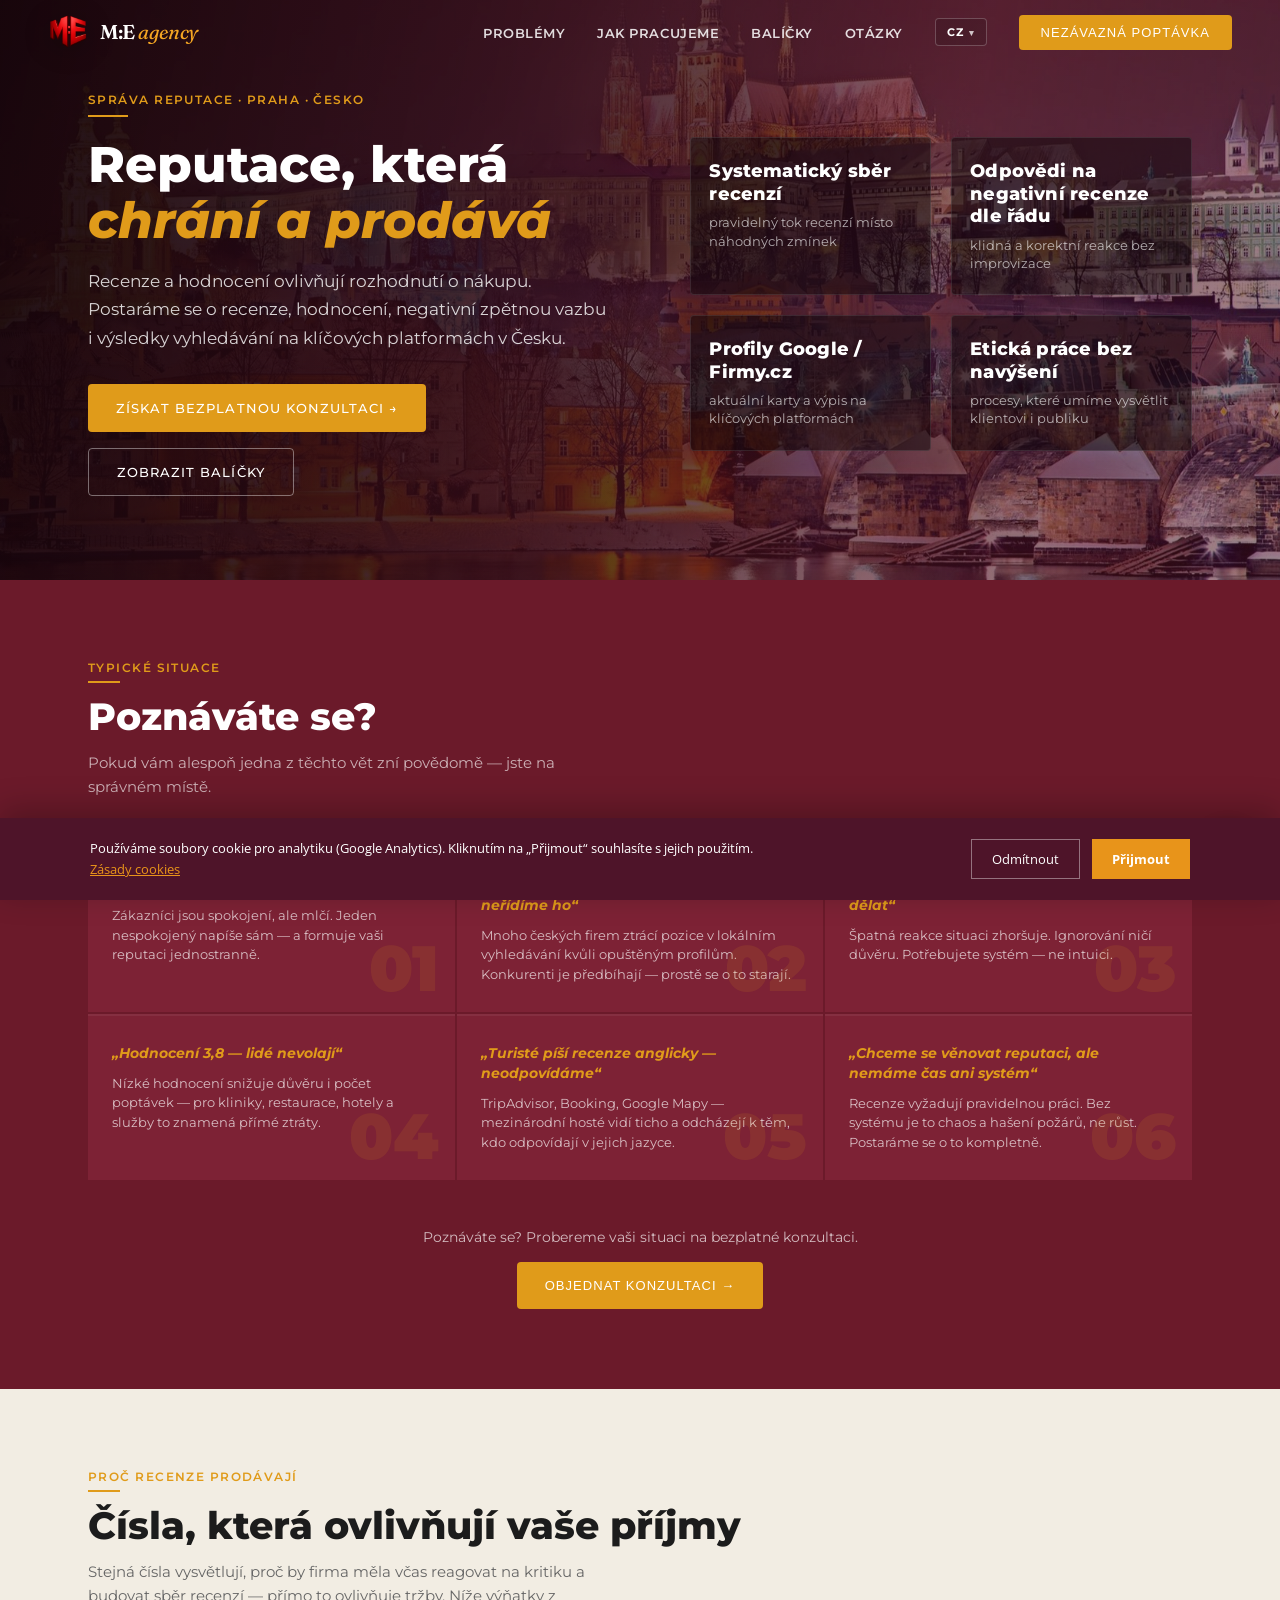
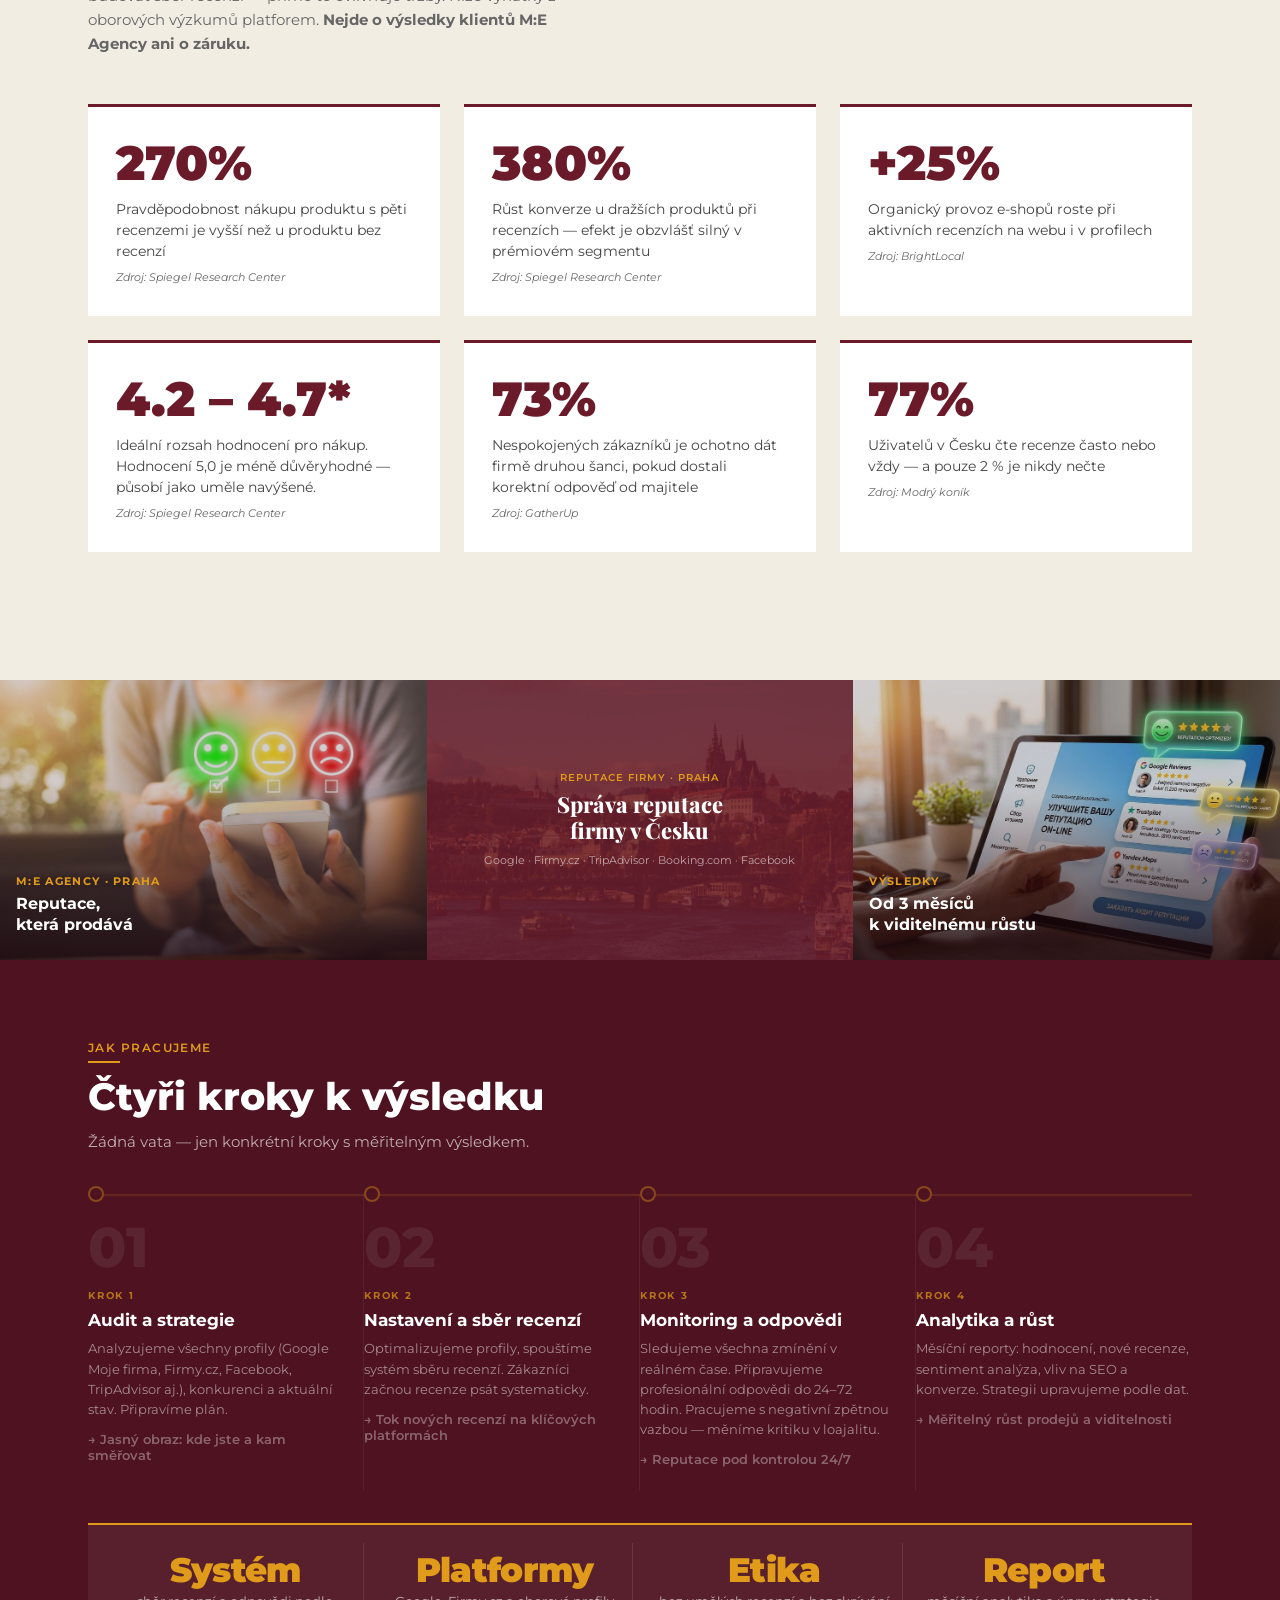
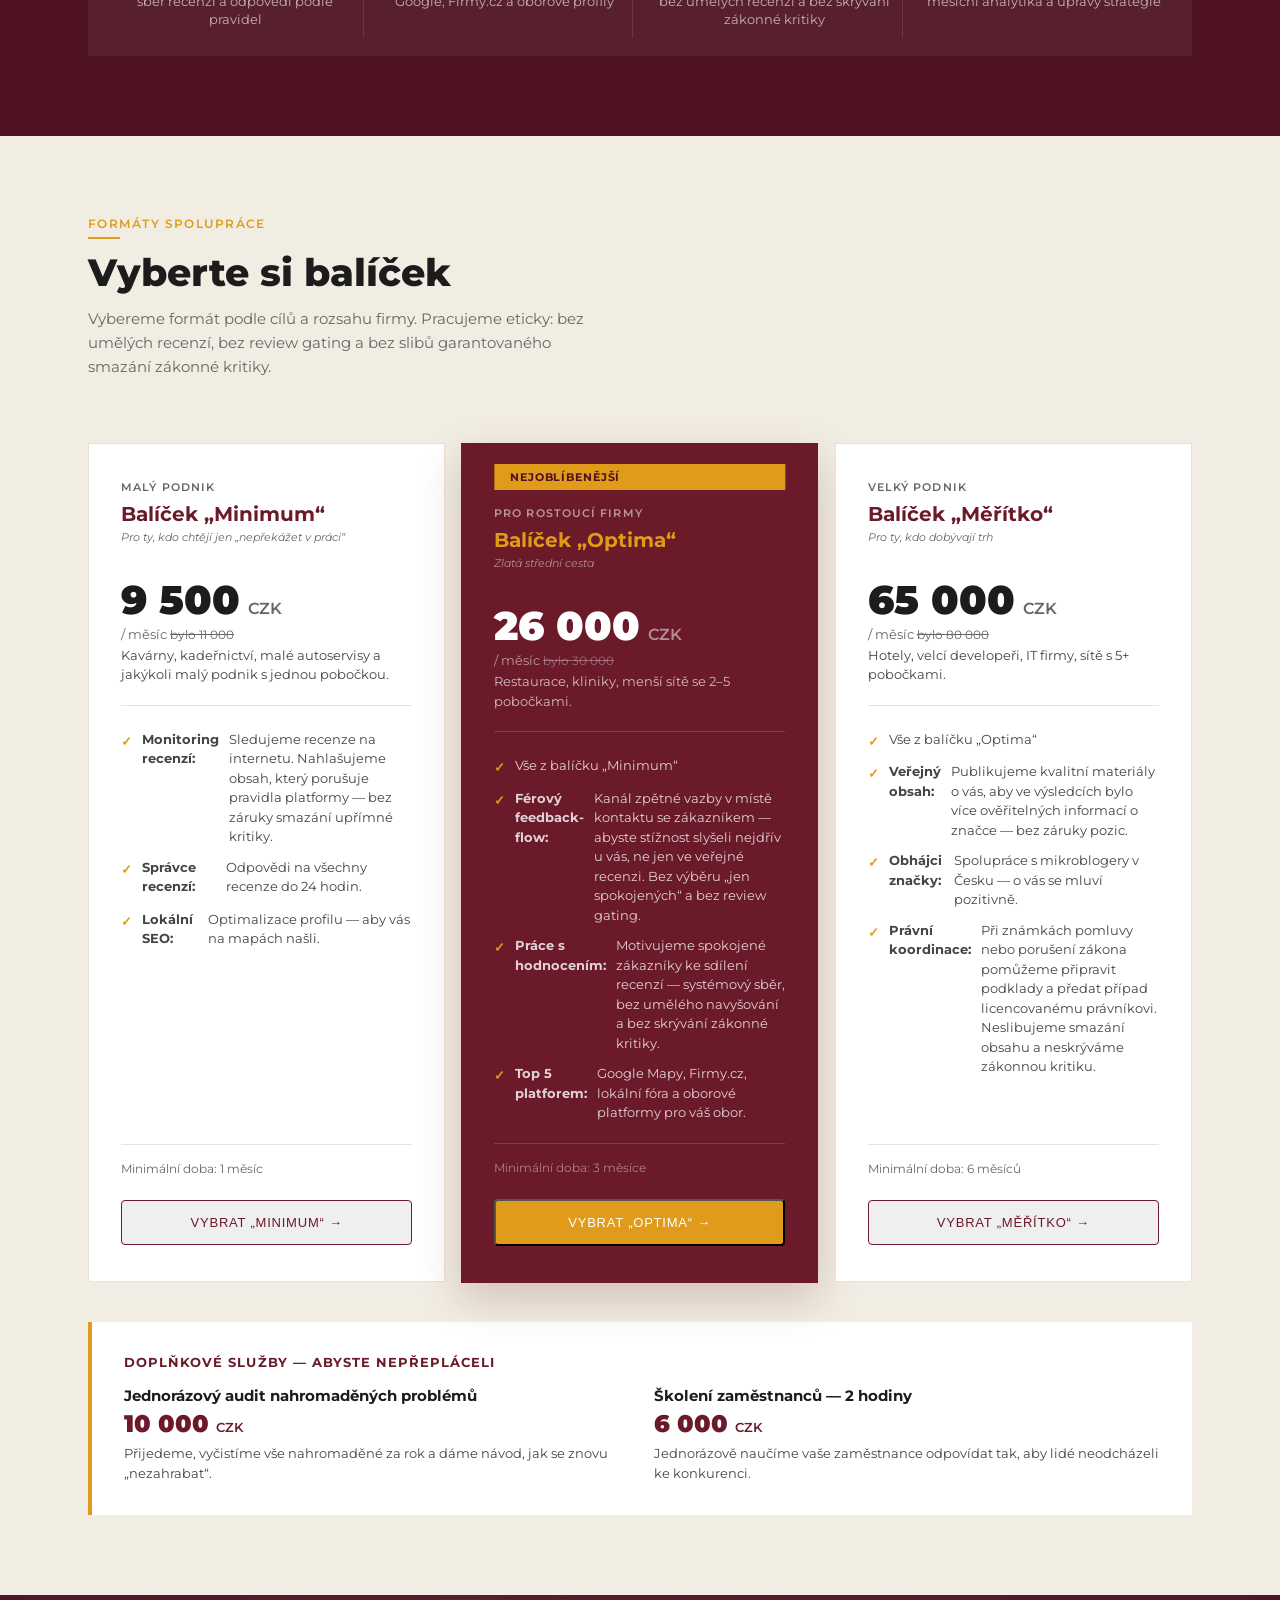
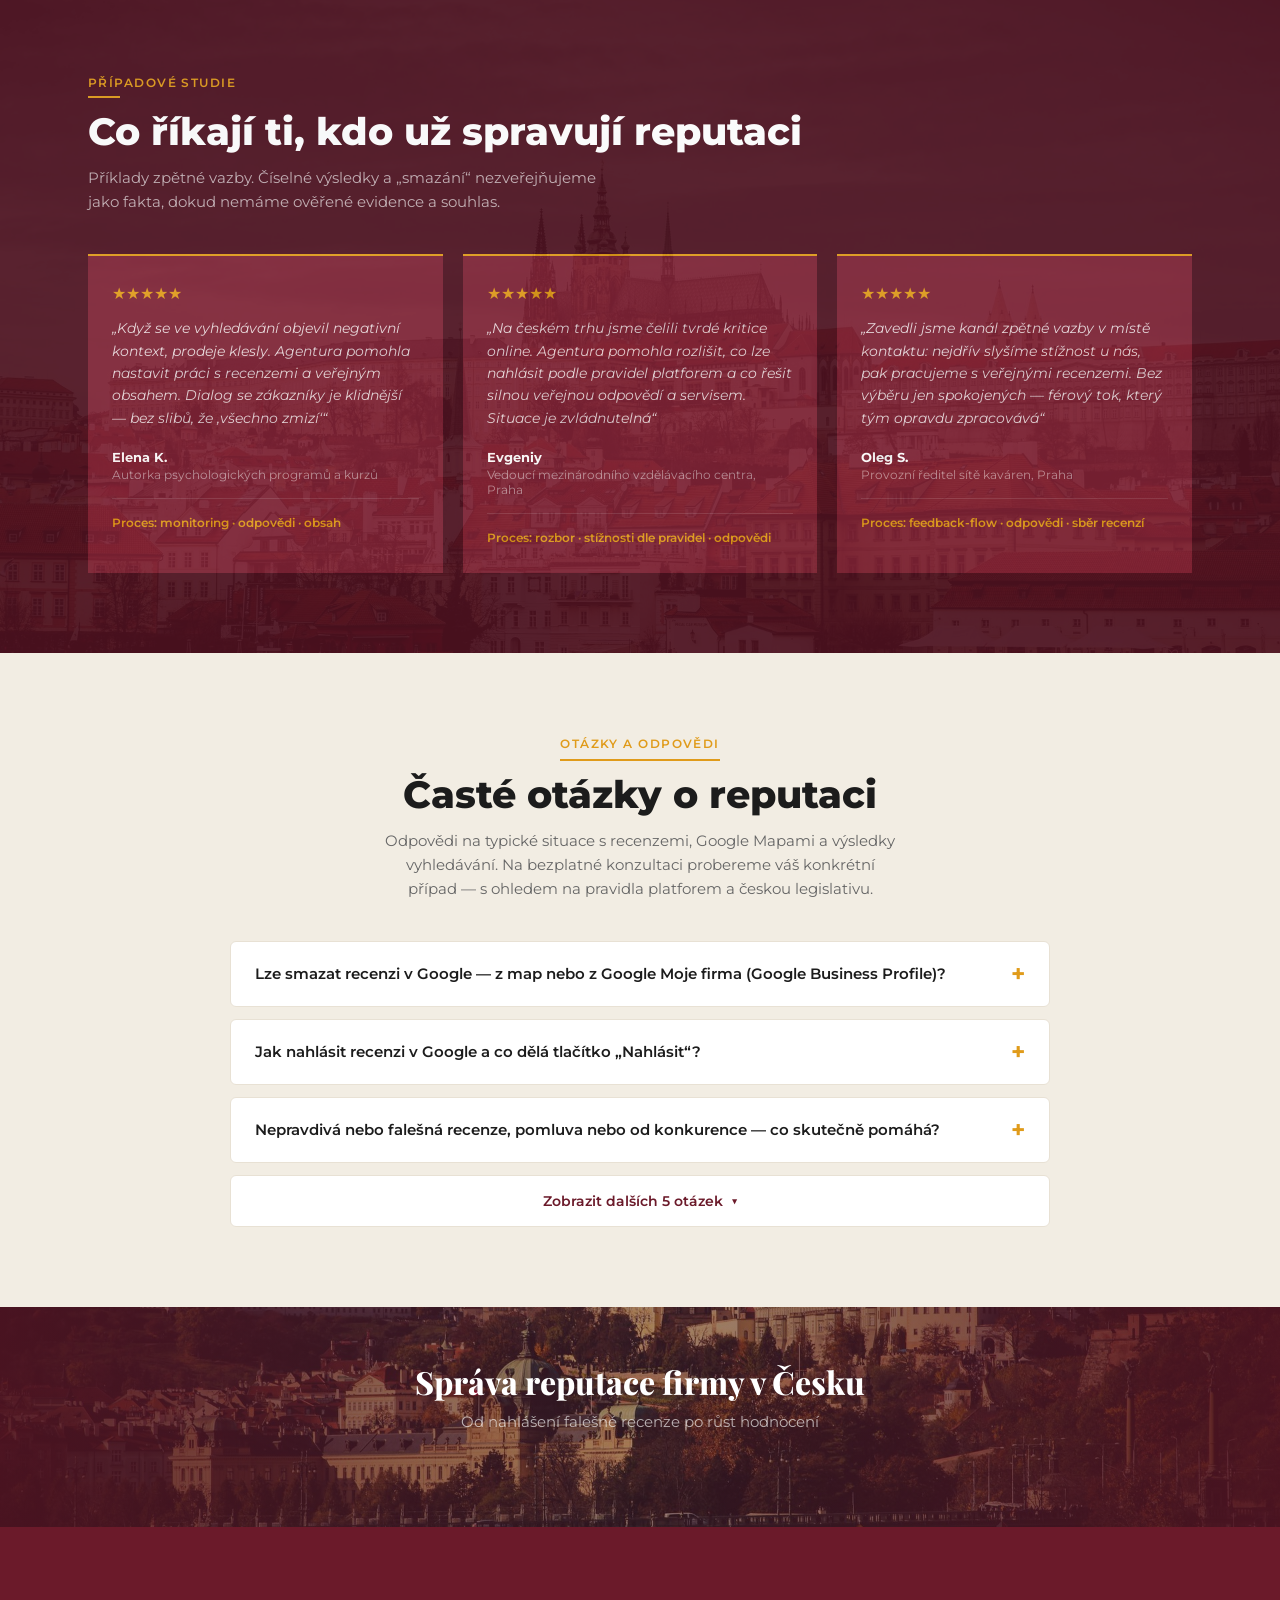
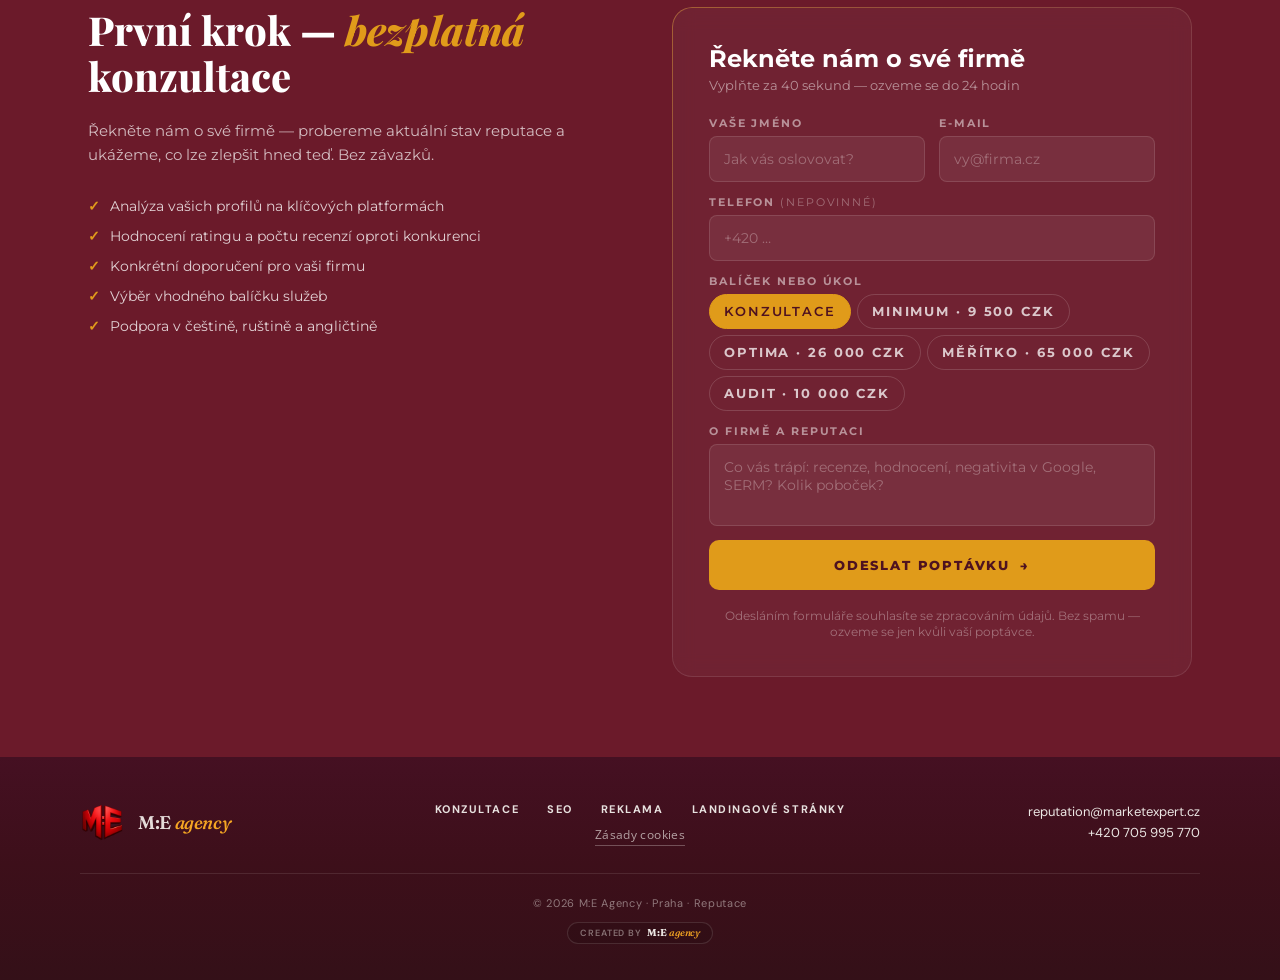
==== commit 871afbb7: "Add files via upload" ====
--- a/cz/index.html
+++ b/cz/index.html
@@ -1,10 +1,10 @@
-﻿<!DOCTYPE html>
+<!DOCTYPE html>
 <html lang="cs">
 <head>
 <meta charset="UTF-8">
 <meta name="viewport" content="width=device-width, initial-scale=1.0">
 <title>Správa reputace v Praze a Česku — Google Mapy, recenze, SERM | M:E Agency</title>
-<meta name="description" content="Agentura pro správu reputace v Česku: Google Business Profile, práce s negativními recenzemi, růst hodnocení, čištění výsledků vyhledávání a internetová reputace značky. Lokální SEO Praha.">
+<meta name="description" content="Agentura pro správu reputace v Česku: Google Business Profile, práce s recenzemi a odpověďmi, stížnosti na obsah porušující pravidla platforem, budování důvěry a internetová reputace značky. Lokální SEO Praha.">
 <meta name="robots" content="index, follow">
 <link rel="canonical" href="https://reputation.marketexpert.cz/cz/">
 <link rel="alternate" hreflang="ru" href="https://reputation.marketexpert.cz/">
@@ -23,6 +23,78 @@
 <meta name="twitter:description" content="Google Mapy, recenze, negativní hodnocení, SERM. Agentura pro správu reputace v Praze a po celém Česku.">
 <meta name="twitter:image" content="https://reputation.marketexpert.cz/logo.png">
 <script type="application/ld+json">{"@context":"https://schema.org","@type":"ProfessionalService","name":"M:E Agency — Reputace","url":"https://reputation.marketexpert.cz/cz/","logo":"https://reputation.marketexpert.cz/logo.png","image":"https://reputation.marketexpert.cz/logo.png","description":"Správa reputace v Google Mapách a na internetu: recenze, negativní hodnocení, SERM. Praha a Česko.","email":"reputation@marketexpert.cz","telephone":"+420705995770","address":{"@type":"PostalAddress","addressLocality":"Praha","addressCountry":"CZ"},"areaServed":{"@type":"Country","name":"Czech Republic"},"priceRange":"CZK","inLanguage":"cs"}</script>
+<script type="application/ld+json">
+{
+  "@context": "https://schema.org",
+  "@type": "FAQPage",
+  "mainEntity": [
+    {
+      "@type": "Question",
+      "name": "Lze smazat recenzi v Google — z map nebo z Google Moje firma (Google Business Profile)?",
+      "acceptedAnswer": {
+        "@type": "Answer",
+        "text": "Google může odstranit recenzi, která porušuje pravidla platformy — ne „nepohodlnou“ upřímnou kritiku. Rozhodnutí je na platformě; i při zjevném porušení je stížnost často zamítnuta. Posoudíme šance stížnosti a paralelní plán (odpověď, servis, obsah) — bez slibu smazání."
+      }
+    },
+    {
+      "@type": "Question",
+      "name": "Jak nahlásit recenzi v Google a co dělá tlačítko „Nahlásit“?",
+      "acceptedAnswer": {
+        "@type": "Answer",
+        "text": "Tlačítko „Nahlásit“ je jen první krok: záleží na formulaci, kategorii a důkazech. Opakované stížnosti bez nových faktů obvykle jen škodí. Na konzultaci probereme vaši recenzi a řekneme, zda má smysl stížnost podat a co očekávat."
+      }
+    },
+    {
+      "@type": "Question",
+      "name": "Nepravdivá nebo falešná recenze, pomluva nebo od konkurence — co skutečně pomáhá?",
+      "acceptedAnswer": {
+        "@type": "Answer",
+        "text": "Záleží na platformě a formátu: recenze na mapách, Firmy.cz, TripAdvisor nebo poškozující článek ve vyhledávání — každý případ má jiná pravidla a šance. Někdy pomůže stížnost, jindy veřejná odpověď, někdy jiný přístup. Posoudíme situaci celkově a navrhneme realistický plán — bez slibů „smažeme vše za týden“."
+      }
+    },
+    {
+      "@type": "Question",
+      "name": "Negativní recenze: co dělat a jak odpovědět, když emoce přebírají?",
+      "acceptedAnswer": {
+        "@type": "Answer",
+        "text": "Hlavní je neodpovídat emocemi na emoce: tón, načasování a formulace ovlivňují, jak vás uvidí další zákazníci. Správná odpověď je často důležitější než pokus o smazání recenze. Váš případ probereme na konzultaci."
+      }
+    },
+    {
+      "@type": "Question",
+      "name": "Odstranit negativitu z výsledků Google, čištění reputace, černé PR nebo poškozující článek — je to vůbec možné?",
+      "acceptedAnswer": {
+        "@type": "Answer",
+        "text": "Upřímnou negativitu z Google úplně „vymazat“ nelze — a poctiví specialisté to neslibují. Ale snížit škodu, oslabit nepravdivé materiály a vrátit důvěru — je to reálné při systematickém přístupu. Podíváme se na vaše výsledky a řekneme, co je u vás dosažitelné."
+      }
+    },
+    {
+      "@type": "Question",
+      "name": "Co je SERM a čím se správa internetové reputace liší od „jen odpovídání“?",
+      "acceptedAnswer": {
+        "@type": "Answer",
+        "text": "SERM je to, co o vás lidé vidí v Google a na mapách: recenze, články, zmínky, profily. Je to systematická práce, ne jednorázová stížnost na recenzi. Pokud je úkol širší než jeden profil — na konzultaci doporučíme vhodný formát."
+      }
+    },
+    {
+      "@type": "Question",
+      "name": "Jak získávat recenze od zákazníků, když jich v Google málo — jak legálně „zvýšit hodnocení“?",
+      "acceptedAnswer": {
+        "@type": "Answer",
+        "text": "Google zakazuje umělé navyšování a výběr jen spokojených zákazníků — profil mohou omezit. Legální růst hodnocení je proces, ne jeden trik. Na konzultaci ukážeme, co lze ve vašem případě zlepšit a kde začít."
+      }
+    },
+    {
+      "@type": "Question",
+      "name": "Google Moje firma: nastavení, optimalizace profilu a lokální SEO v Praze — co to zahrnuje?",
+      "acceptedAnswer": {
+        "@type": "Answer",
+        "text": "Správně nastavený profil je základ viditelnosti v Google Mapách. Chyby zde stojí objednávky, i při dobré službě. Na konzultaci probereme váš profil a ukážeme, kde právě teď ztrácíte zákazníky."
+      }
+    }
+  ]
+}
+</script>
 <link rel="icon" href="../logo.png" type="image/png" sizes="32x32">
 <link rel="apple-touch-icon" href="../logo.png">
 <link rel="preconnect" href="https://fonts.googleapis.com">
@@ -31,7 +103,7 @@
 <link rel="stylesheet" href="../cookie.css">
 <link rel="stylesheet" href="../form-success.css">
 <link rel="stylesheet" href="../whatsapp-fab.css">
-<script>window.__GA4_MEASUREMENT_ID__ = 'G-SPKHXMCQGM'; window.__GA4_ADS_ID__ = 'AW-11432613975';</script>
+<script>window.__ME_SERVICE__ = 'reputation'; window.__GA4_MEASUREMENT_ID__ = 'G-SPKHXMCQGM'; window.__GA4_ADS_ID__ = 'AW-11432613975';</script>
 <style>
   :root {
     --burgundy: #6B1A2A;
@@ -110,12 +182,12 @@
   .nav-links a:hover { color: var(--white); }
 
   .btn-nav {
-    background: var(--gold); color: var(--burgundy-dark);
-    font-size: 13px; font-weight: 700; letter-spacing: 0.08em; text-transform: uppercase;
-    padding: 10px 22px; border: none; cursor: pointer; text-decoration: none;
+    background: var(--gold); color: #fff;
+    font-size: 13px; font-weight: 500; letter-spacing: 0.08em; text-transform: uppercase;
+    padding: 10px 22px; border: none; border-radius: 4px; cursor: pointer; text-decoration: none;
     transition: background .2s; white-space: nowrap;
   }
-  .btn-nav:hover { background: var(--gold-dark); }
+  .btn-nav:hover { background: var(--gold-dark); color: #fff; }
 
   .lang-switch { position: relative; display: inline-block; }
   .lang-switch__toggle {
@@ -180,7 +252,7 @@
     background: var(--gold); margin-top: 8px;
   }
   .hero h1 {
-    font-family: 'Playfair Display', serif;
+    font-family: 'Montserrat', sans-serif;
     font-size: clamp(34px, 4.6vw, 50px); font-weight: 800; line-height: 1.12;
     color: var(--white); margin-bottom: 18px;
   }
@@ -191,16 +263,16 @@
   }
   .hero-btns { display: flex; gap: 16px; flex-wrap: wrap; }
   .btn-primary {
-    background: var(--gold); color: var(--burgundy-dark);
-    font-size: 13px; font-weight: 700; letter-spacing: 0.08em; text-transform: uppercase;
-    padding: 16px 28px; border: none; cursor: pointer; text-decoration: none;
+    background: var(--gold); color: #fff;
+    font-size: 13px; font-weight: 500; letter-spacing: 0.08em; text-transform: uppercase;
+    padding: 16px 28px; border: none; border-radius: 4px; cursor: pointer; text-decoration: none;
     transition: background .2s; display: inline-block;
   }
-  .btn-primary:hover { background: var(--gold-dark); }
+  .btn-primary:hover { background: var(--gold-dark); color: #fff; }
   .btn-outline {
     background: transparent; color: var(--white);
-    font-size: 13px; font-weight: 700; letter-spacing: 0.08em; text-transform: uppercase;
-    padding: 15px 28px; border: 1px solid rgba(255,255,255,0.4); cursor: pointer;
+    font-size: 13px; font-weight: 500; letter-spacing: 0.08em; text-transform: uppercase;
+    padding: 15px 28px; border: 1px solid rgba(255,255,255,0.4); border-radius: 4px; cursor: pointer;
     text-decoration: none; transition: border-color .2s, color .2s; display: inline-block;
   }
   .btn-outline:hover { border-color: var(--white); }
@@ -215,8 +287,8 @@
     padding: 22px 18px; border-radius: 4px;
   }
   .hero-stat-num {
-    font-size: 40px; font-weight: 900; color: var(--white); line-height: 1;
-    margin-bottom: 8px;
+    font-size: 18px; font-weight: 800; color: var(--white); line-height: 1.25;
+    margin-bottom: 8px; letter-spacing: 0.01em;
   }
   .hero-stat-num span { color: var(--gold); }
   .hero-stat-text { font-size: 13px; color: rgba(255,255,255,0.65); line-height: 1.4; }
@@ -341,7 +413,7 @@
     transform: scale(1.2);
   }
   .step-indicator {
-    font-family: 'Playfair Display', serif;
+    font-family: 'Montserrat', sans-serif;
     font-size: 56px; font-weight: 800;
     color: rgba(255, 255, 255, 0.08);
     line-height: 1;
@@ -356,7 +428,7 @@
     margin-bottom: 8px;
   }
   .process-step .step-title {
-    font-family: 'Playfair Display', serif;
+    font-family: 'Montserrat', sans-serif;
     font-weight: 700;
     font-size: 17px;
     color: #fff;
@@ -497,17 +569,17 @@
   .pkg-cta {
     margin-top: 24px;
     display: block; text-align: center; text-decoration: none;
-    font-size: 13px; font-weight: 700; letter-spacing: 0.06em; text-transform: uppercase;
-    padding: 14px; transition: .2s;
+    font-size: 13px; font-weight: 500; letter-spacing: 0.06em; text-transform: uppercase;
+    padding: 14px; border-radius: 4px; transition: .2s;
   }
   .pkg-cta-light {
     border: 1px solid var(--burgundy); color: var(--burgundy);
   }
   .pkg-cta-light:hover { background: var(--burgundy); color: var(--white); }
   .pkg-cta-gold {
-    background: var(--gold); color: var(--burgundy-dark);
-  }
-  .pkg-cta-gold:hover { background: var(--gold-dark); }
+    background: var(--gold); color: #fff;
+  }
+  .pkg-cta-gold:hover { background: var(--gold-dark); color: #fff; }
 
   .packages-grid .pkg-card.pkg-anim-item {
     overflow: hidden;
@@ -1116,7 +1188,7 @@
     .hero-btns .btn-outline { text-align: center; }
     .hero-stats { grid-template-columns: 1fr 1fr; gap: 12px; }
     .hero-stat { padding: 18px 16px; }
-    .hero-stat-num { font-size: 32px; }
+    .hero-stat-num { font-size: 16px; }
 
     .section-title { font-size: clamp(26px, 6vw, 34px); }
     .section-sub { margin-bottom: 32px; }
@@ -1155,7 +1227,7 @@
     .container { padding: 48px 16px; }
     .hero-content { padding: 72px 16px 48px; }
     .hero-stats { grid-template-columns: 1fr; }
-    .hero-stat-num { font-size: 28px; }
+    .hero-stat-num { font-size: 16px; }
     .stat-card { padding: 24px 20px; }
     .stat-card-num { font-size: 36px; }
     .pkg-price { font-size: 32px; }
@@ -1262,7 +1334,7 @@
     <div class="hero-left-panel">
       <div class="hero-label">Správa reputace · Praha · Česko</div>
       <h1>Reputace, která <em>chrání a prodává</em></h1>
-      <p class="hero-subtitle">93&nbsp;% zákazníků čte recenze — 72&nbsp;% bez nich nenakoupí. Postaráme se o recenze, hodnocení, negativní zpětnou vazbu i výsledky vyhledávání na klíčových platformách v Česku.</p>
+      <p class="hero-subtitle">Recenze a hodnocení ovlivňují rozhodnutí o nákupu. Postaráme se o recenze, hodnocení, negativní zpětnou vazbu i výsledky vyhledávání na klíčových platformách v Česku.</p>
       <div class="hero-btns">
         <a href="#contact" class="btn-primary">Získat bezplatnou konzultaci →</a>
         <a href="#packages" class="btn-outline">Zobrazit balíčky</a>
@@ -1270,20 +1342,20 @@
     </div>
     <div class="hero-stats">
       <div class="hero-stat">
-        <div class="hero-stat-num">93<span>%</span></div>
-        <div class="hero-stat-text">spotřebitelů čte recenze před nákupem</div>
+        <div class="hero-stat-num">Systematický sběr recenzí</div>
+        <div class="hero-stat-text">pravidelný tok recenzí místo náhodných zmínek</div>
       </div>
       <div class="hero-stat">
-        <div class="hero-stat-num">+37<span>%</span></div>
-        <div class="hero-stat-text">konverze při více než 100 recenzích</div>
+        <div class="hero-stat-num">Odpovědi na negativní recenze dle řádu</div>
+        <div class="hero-stat-text">klidná a korektní reakce bez improvizace</div>
       </div>
       <div class="hero-stat">
-        <div class="hero-stat-num">+31<span>%</span></div>
-        <div class="hero-stat-text">je ochotno platit víc firmě s dobrým hodnocením</div>
+        <div class="hero-stat-num">Profily Google / Firmy.cz</div>
+        <div class="hero-stat-text">aktuální karty a výpis na klíčových platformách</div>
       </div>
       <div class="hero-stat">
-        <div class="hero-stat-num">59<span>%</span></div>
-        <div class="hero-stat-text">odejde navždy, pokud firma ignoruje negativní recenze</div>
+        <div class="hero-stat-num">Etická práce bez navýšení</div>
+        <div class="hero-stat-text">procesy, které umíme vysvětlit klientovi i publiku</div>
       </div>
     </div>
   </div>
@@ -1314,7 +1386,7 @@
       <div class="problem-card">
         <div class="problem-card-num">04</div>
         <div class="problem-card-title">„Hodnocení 3,8 — lidé nevolají“</div>
-        <div class="problem-card-text">84&nbsp;% pacientů se neobjedná k lékaři s hodnocením pod 4 hvězdičkami. Totéž platí pro restaurace, hotely i služby. Hodnocení pod 4,2 znamená přímé ztráty.</div>
+        <div class="problem-card-text">Nízké hodnocení snižuje důvěru i počet poptávek — pro kliniky, restaurace, hotely a služby to znamená přímé ztráty.</div>
       </div>
       <div class="problem-card">
         <div class="problem-card-num">05</div>
@@ -1339,7 +1411,7 @@
   <div class="container">
     <div class="section-label">Proč recenze prodávají</div>
     <h2 class="section-title">Čísla, která ovlivňují vaše příjmy</h2>
-    <p class="section-sub">Stejná čísla vysvětlují, proč by firma měla včas reagovat na kritiku a budovat sběr recenzí — přímo to ovlivňuje tržby. Níže výňatky z výzkumů platforem.</p>
+    <p class="section-sub">Stejná čísla vysvětlují, proč by firma měla včas reagovat na kritiku a budovat sběr recenzí — přímo to ovlivňuje tržby. Níže výňatky z oborových výzkumů platforem. <strong>Nejde o výsledky klientů M:E Agency ani o záruku.</strong></p>
     <div class="stats-grid">
       <div class="stat-card">
         <div class="stat-card-num" data-count="270" data-suffix="%">0%</div>
@@ -1443,22 +1515,22 @@
       </div>
     </div>
 
-    <div class="how-metrics" aria-label="Výsledky">
+    <div class="how-metrics" aria-label="Orientace procesu">
       <div class="how-metric">
-        <div class="how-metric-num">3–5×</div>
-        <div class="how-metric-text">růst počtu recenzí za 6 měsíců</div>
+        <div class="how-metric-num">Systém</div>
+        <div class="how-metric-text">sběr recenzí a odpovědi podle pravidel</div>
       </div>
       <div class="how-metric">
-        <div class="how-metric-num">4,5★</div>
-        <div class="how-metric-text">cílové hodnocení optimální pro důvěru</div>
+        <div class="how-metric-num">Platformy</div>
+        <div class="how-metric-text">Google, Firmy.cz a oborové profily</div>
       </div>
       <div class="how-metric">
-        <div class="how-metric-num">15–30%</div>
-        <div class="how-metric-text">růst konverze během roku</div>
+        <div class="how-metric-num">Etika</div>
+        <div class="how-metric-text">bez umělých recenzí a bez skrývání zákonné kritiky</div>
       </div>
       <div class="how-metric">
-        <div class="how-metric-num">+20%</div>
-        <div class="how-metric-text">organického provozu z webu</div>
+        <div class="how-metric-num">Report</div>
+        <div class="how-metric-text">měsíční analytika a úpravy strategie</div>
       </div>
     </div>
   </div>
@@ -1469,7 +1541,7 @@
   <div class="container">
     <div class="section-label">Formáty spolupráce</div>
     <h2 class="section-title">Vyberte si balíček</h2>
-    <p class="section-sub">Vybereme optimální variantu podle vašich cílů a rozsahu firmy.</p>
+    <p class="section-sub">Vybereme formát podle cílů a rozsahu firmy. Pracujeme eticky: bez umělých recenzí, bez review gating a bez slibů garantovaného smazání zákonné kritiky.</p>
     <div class="packages-grid">
       <!-- MINIMUM -->
       <div class="pkg-card pkg-anim-item">
@@ -1483,7 +1555,7 @@
         <div class="pkg-price-sub">/ měsíc <span style="color:var(--text-light); text-decoration:line-through; font-size:12px;">bylo 11 000</span></div>
         <div class="pkg-who">Kavárny, kadeřnictví, malé autoservisy a jakýkoli malý podnik s jednou pobočkou.</div>
         <ul class="pkg-features">
-          <li><strong>Čištění šumu:</strong> Monitoring recenzí na internetu. Odstranění falešných a nevhodných obsahů.</li>
+          <li><strong>Monitoring recenzí:</strong> Sledujeme recenze na internetu. Nahlašujeme obsah, který porušuje pravidla platformy — bez záruky smazání upřímné kritiky.</li>
           <li><strong>Správce recenzí:</strong> Odpovědi na všechny recenze do 24 hodin.</li>
           <li><strong>Lokální SEO:</strong> Optimalizace profilu — aby vás na mapách našli.</li>
         </ul>
@@ -1505,8 +1577,8 @@
         <div class="pkg-who">Restaurace, kliniky, menší sítě se 2–5 pobočkami.</div>
         <ul class="pkg-features">
           <li>Vše z balíčku „Minimum“</li>
-          <li><strong>Zachycení negativity:</strong> Systém zachycení negativity v místě kontaktu se zákazníkem — dříve, než otevře Google.</li>
-          <li><strong>Práce s hodnocením:</strong> Motivujeme spokojené zákazníky ke sdílení recenzí — postupný růst na 4,5+ hvězdiček.</li>
+          <li><strong>Férový feedback-flow:</strong> Kanál zpětné vazby v místě kontaktu se zákazníkem — abyste stížnost slyšeli nejdřív u vás, ne jen ve veřejné recenzi. Bez výběru „jen spokojených“ a bez review gating.</li>
+          <li><strong>Práce s hodnocením:</strong> Motivujeme spokojené zákazníky ke sdílení recenzí — systémový sběr, bez umělého navyšování a bez skrývání zákonné kritiky.</li>
           <li><strong>Top 5 platforem:</strong> Google Mapy, Firmy.cz, lokální fóra a oborové platformy pro váš obor.</li>
         </ul>
         <div class="pkg-setup">Minimální doba: 3 měsíce</div>
@@ -1526,9 +1598,9 @@
         <div class="pkg-who">Hotely, velcí developeři, IT firmy, sítě s 5+ pobočkami.</div>
         <ul class="pkg-features">
           <li>Vše z balíčku „Optima“</li>
-          <li><strong>Vytlačení negativity:</strong> Zaplníme první stránku Google kvalitními materiály o vás.</li>
+          <li><strong>Veřejný obsah:</strong> Publikujeme kvalitní materiály o vás, aby ve výsledcích bylo více ověřitelných informací o značce — bez záruky pozic.</li>
           <li><strong>Obhájci značky:</strong> Spolupráce s mikroblogery v Česku — o vás se mluví pozitivně.</li>
-          <li><strong>Právní blok:</strong> Oficiální postupy odstranění pomluvy bez vaší účasti.</li>
+          <li><strong>Právní koordinace:</strong> Při známkách pomluvy nebo porušení zákona pomůžeme připravit podklady a předat případ licencovanému právníkovi. Neslibujeme smazání obsahu a neskrýváme zákonnou kritiku.</li>
         </ul>
         <div class="pkg-setup">Minimální doba: 6 měsíců</div>
         <button type="button" onclick="openModal('premium')" class="pkg-cta pkg-cta-light" style="width:100%;cursor:pointer;">Vybrat „Měřítko“ →</button>
@@ -1560,28 +1632,28 @@
   <div class="container">
     <div class="section-label">Případové studie</div>
     <h2 class="section-title section-title-white">Co říkají ti, kdo už spravují reputaci</h2>
-    <p class="section-sub section-sub-white" style="margin-bottom: 40px;">Obnova reputace ve vyhledávání, práce s mapami a recenzemi — příklady z praxe v Česku.</p>
+    <p class="section-sub section-sub-white" style="margin-bottom: 40px;">Příklady zpětné vazby. Číselné výsledky a „smazání“ nezveřejňujeme jako fakta, dokud nemáme ověřené evidence a souhlas.</p>
     <div class="reviews-grid">
       <div class="review-card">
         <div class="review-stars">★★★★★</div>
-        <div class="review-text">„Když nás konkurence napadla černým PR ve vyhledávání, prodeje stály. Agentura pomohla kompletně vyčistit výsledky Google a vytlačit falešné články. Důvěra zákazníků se vrátila okamžitě — zachránilo to naši reputaci i tržby“</div>
+        <div class="review-text">„Když se ve vyhledávání objevil negativní kontext, prodeje klesly. Agentura pomohla nastavit práci s recenzemi a veřejným obsahem. Dialog se zákazníky je klidnější — bez slibů, že ‚všechno zmizí‘“</div>
         <div class="review-author">Elena K.</div>
-        <div class="review-role">Autorka psychologických programů a kurzů (100 tis.+ účastníků)</div>
-        <div class="review-result">+ Vytlačili jsme 90 % negativity z top 10 Google · Růst konverze nákupu o 25 %</div>
+        <div class="review-role">Autorka psychologických programů a kurzů</div>
+        <div class="review-result">Proces: monitoring · odpovědi · obsah</div>
       </div>
       <div class="review-card">
         <div class="review-stars">★★★★★</div>
-        <div class="review-text">„Na českém trhu jsme čelili tvrdé objednané kampani. Agentura včas odstranila poškozující články a zachránila nám sezónní nábor studentů. Situace je pod plnou kontrolou, reputace centra online je bezchybná“</div>
+        <div class="review-text">„Na českém trhu jsme čelili tvrdé kritice online. Agentura pomohla rozlišit, co lze nahlásit podle pravidel platforem a co řešit silnou veřejnou odpovědí a servisem. Situace je zvládnutelná“</div>
         <div class="review-author">Evgeniy</div>
         <div class="review-role">Vedoucí mezinárodního vzdělávacího centra, Praha</div>
-        <div class="review-result">+ Odstraněno 10+ poškozujících publikací · Obnoveno hodnocení na lokálních mapách na 4,8</div>
+        <div class="review-result">Proces: rozbor · stížnosti dle pravidel · odpovědi</div>
       </div>
       <div class="review-card">
         <div class="review-stars">★★★★★</div>
-        <div class="review-text">„Systém NPC zavedený agenturou je filtr, který zachytí negativitu dříve, než se dostane online. Výsledkem je pozitiv na internetu a nasbíraná databáze kontaktů nám pomáhá úspěšně otevírat nové pobočky“</div>
+        <div class="review-text">„Zavedli jsme kanál zpětné vazby v místě kontaktu: nejdřív slyšíme stížnost u nás, pak pracujeme s veřejnými recenzemi. Bez výběru jen spokojených — férový tok, který tým opravdu zpracovává“</div>
         <div class="review-author">Oleg S.</div>
         <div class="review-role">Provozní ředitel sítě kaváren, Praha</div>
-        <div class="review-result">+ 80 nových recenzí za měsíc · Růst klientské databáze o 30 % · Hodnocení 4,9</div>
+        <div class="review-result">Proces: feedback-flow · odpovědi · sběr recenzí</div>
       </div>
     </div>
   </div>
@@ -1598,7 +1670,7 @@
     <div class="faq-wrap">
       <details class="faq-item">
         <summary>Lze smazat recenzi v Google — z map nebo z Google Moje firma (Google Business Profile)?</summary>
-        <p>Google odstraňuje ne „nepohodlnou“ upřímnou recenzi, ale tu, která porušuje pravidla platformy. I při zjevném porušení je stížnost často zamítnuta napoprvé. Upřímně řekneme, zda má smazání ve vašem případě šanci — a co dělat, pokud ne.</p>
+        <p>Google může odstranit recenzi, která porušuje pravidla platformy — ne „nepohodlnou“ upřímnou kritiku. Rozhodnutí je na platformě; i při zjevném porušení je stížnost často zamítnuta. Posoudíme šance stížnosti a paralelní plán (odpověď, servis, obsah) — bez slibu smazání.</p>
       </details>
       <details class="faq-item">
         <summary>Jak nahlásit recenzi v Google a co dělá tlačítko „Nahlásit“?</summary>
@@ -1712,7 +1784,7 @@
 <!-- FOOTER -->
 <footer class="site-footer">
   <div class="site-footer__inner">
-    <a href="https://marketexpert.cz/" class="site-footer__brand shrink-0">
+    <a href="/" class="site-footer__brand shrink-0">
       <img src="../logo.png" alt="M:E agency" width="44" height="44" decoding="async" onerror="this.onerror=null;this.src='../logo.svg'">
       <span class="site-footer__brand-text">M:E <em>agency</em></span>
     </a>
@@ -1813,8 +1885,11 @@
         var pkgInput = form.querySelector('input[name="balicek"]:checked');
         if (typeof window.trackLeadConversion === 'function') {
           window.trackLeadConversion({
+            form_id: (form && form.id) || 'leadForm',
             language: langInput ? langInput.value : 'CS',
-            package_name: pkgInput ? pkgInput.value : ''
+            package_name: pkgInput ? pkgInput.value : '',
+            email: (form.querySelector('input[name="email"], input[type="email"]') || {}).value || '',
+            phone: (form.querySelector('input[name="phone"], input[type="tel"]') || {}).value || ''
           });
         }
         btn.innerHTML = '<span>✓ Poptávka odeslána</span>';
@@ -2033,6 +2108,7 @@
 </div>
 <script src="../form-success.js"></script>
 <script src="../me-analytics.js"></script>
+<script src="../me-form-adapter.js"></script>
 </body>
 </html>
 
